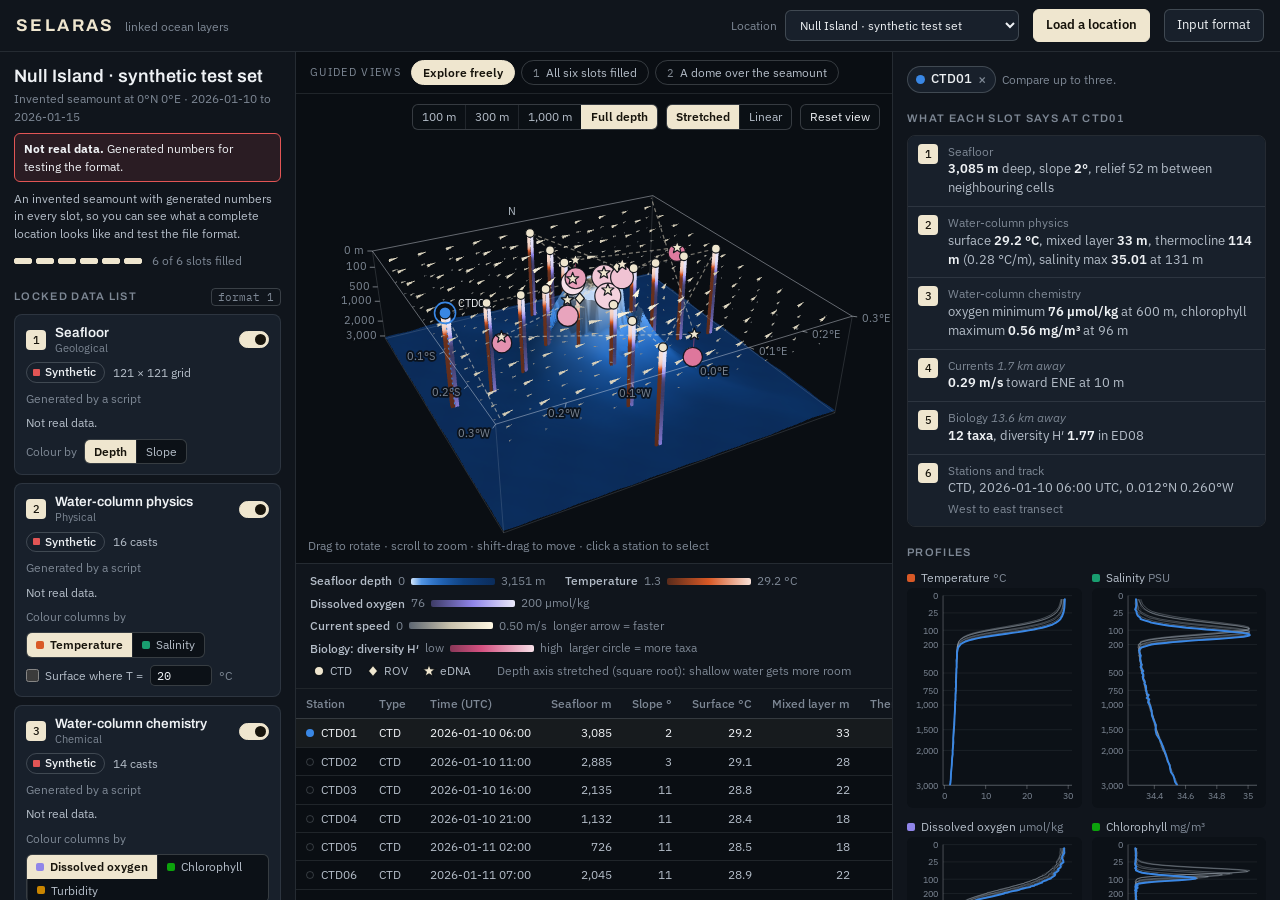
==== index.html @ dcc297c2 "Add files via upload" ====
<!DOCTYPE html>
<html lang="en">
<head>
<meta charset="utf-8">
<meta name="viewport" content="width=device-width, initial-scale=1">
<title>SELARAS Layer Explorer</title>
<meta name="robots" content="noindex, nofollow">
<meta name="description" content="SELARAS: explore the seafloor, water column, currents and biology of one ocean location in a linked 3D view.">
<link rel="icon" href="data:image/svg+xml,%3Csvg xmlns='http://www.w3.org/2000/svg' viewBox='0 0 32 32'%3E%3Crect width='32' height='32' rx='6' fill='%230a0e13'/%3E%3Cpath d='M5 11l11-5 11 5-11 5z' fill='%23efe6cf'/%3E%3Cpath d='M5 16l11 5 11-5' fill='none' stroke='%235598e7' stroke-width='2.4'/%3E%3Cpath d='M5 21l11 5 11-5' fill='none' stroke='%23256abf' stroke-width='2.4'/%3E%3C/svg%3E">
<link href="https://fonts.googleapis.com/css2?family=Archivo:wght@500;600;700&family=IBM+Plex+Mono:wght@400;500&family=IBM+Plex+Sans:ital,wght@0,400;0,500;0,600;1,400&display=swap" rel="stylesheet">
<style>
:root {
  /* Layout: a one-screen instrument. Left: the six locked slots. Centre: the 3D scene over the station table.
     Right: what every slot says at the selected station. One visual world (a chart room at night), so one theme. */
  color-scheme: dark;
  --bg: #0a0e13; --panel: #10151c; --raised: #18202b; --well: #0c1117;
  --line: rgba(226, 232, 240, .10); --line-2: rgba(226, 232, 240, .20);
  --ink: #eef1f4; --ink-2: #b4bdc8; --ink-3: #7d8794;
  --paper: #efe6cf; --paper-ink: #17140c;
  --good: #0ca30c; --warn: #fab219; --crit: #e25555;
  --font-display: 'Archivo', 'Arial Narrow', system-ui, sans-serif;
  --font-body: 'IBM Plex Sans', system-ui, -apple-system, 'Segoe UI', sans-serif;
  --font-mono: 'IBM Plex Mono', ui-monospace, 'SFMono-Regular', Menlo, Consolas, monospace;
}
* { box-sizing: border-box; }
html, body { height: 100%; margin: 0; }
body { background: var(--bg); color: var(--ink); font: 13px/1.45 var(--font-body); display: flex; flex-direction: column; -webkit-font-smoothing: antialiased; }
h1, h2, h3 { font-family: var(--font-display); margin: 0; text-wrap: balance; }
p { margin: 0; }
code { font: 12px var(--font-mono); color: var(--paper); }
button, select, input { font: inherit; color: inherit; }
:focus-visible { outline: 2px solid var(--paper); outline-offset: 2px; }
.vh { position: absolute; width: 1px; height: 1px; overflow: hidden; clip-path: inset(50%); }
.t-dim { color: var(--ink-3); } .unit { color: var(--ink-3); font-weight: 400; }
.sw { display: inline-block; width: 8px; height: 8px; border-radius: 2px; margin-right: 6px; vertical-align: 0; }

/* ---- top bar ---- */
.top { display: flex; align-items: center; gap: 14px; flex-wrap: wrap; padding: 9px 16px; border-bottom: 1px solid var(--line); background: var(--panel); }
.brand { display: flex; align-items: baseline; gap: 10px; margin-right: auto; }
.brand b { font: 700 17px var(--font-display); letter-spacing: .14em; color: var(--paper); }
.brand span { color: var(--ink-3); font-size: 12px; }
.dsel { display: flex; align-items: center; gap: 8px; color: var(--ink-3); font-size: 12px; }
select { background: var(--raised); border: 1px solid var(--line-2); border-radius: 6px; padding: 6px 28px 6px 10px; max-width: 280px; color: var(--ink); }
.btn { background: var(--raised); border: 1px solid var(--line-2); border-radius: 6px; padding: 6px 12px; cursor: pointer; color: var(--ink); white-space: nowrap; }
.btn:hover { border-color: var(--ink-3); } .btn:disabled { opacity: .45; cursor: not-allowed; }
.btn.primary { background: var(--paper); color: var(--paper-ink); border-color: var(--paper); font-weight: 600; }
.btn.sm { padding: 3px 9px; font-size: 12px; }

/* ---- frame ---- */
.app { flex: 1; min-height: 0; display: grid; grid-template-columns: 296px minmax(0, 1fr) 388px; }
.slots, .detail { overflow: auto; background: var(--panel); padding: 14px 14px 24px; }
.slots { border-right: 1px solid var(--line); } .detail { border-left: 1px solid var(--line); }
.stage { display: flex; flex-direction: column; min-width: 0; min-height: 0; }

/* ---- dataset header ---- */
#ds-info h1 { font-size: 18px; font-weight: 600; line-height: 1.2; }
#ds-info .where { color: var(--ink-3); font-size: 12px; margin-top: 3px; }
#ds-info .desc { color: var(--ink-2); font-size: 12px; margin-top: 8px; }
.banner { margin-top: 8px; padding: 6px 9px; border-radius: 6px; font-size: 12px; border: 1px solid var(--crit); color: var(--ink); background: rgba(226, 85, 85, .12); }
.fill { display: flex; align-items: center; gap: 4px; margin-top: 10px; color: var(--ink-3); font-size: 12px; }
.fill i { width: 18px; height: 6px; border-radius: 2px; border: 1px solid var(--line-2); } .fill i.on { background: var(--paper); border-color: var(--paper); } .fill span { margin-left: 6px; }
.slots h2 { font-size: 11px; font-weight: 600; letter-spacing: .12em; text-transform: uppercase; color: var(--ink-3); margin: 18px 0 8px; display: flex; justify-content: space-between; align-items: center; }
.slots h2 span { font: 11px var(--font-mono); letter-spacing: 0; text-transform: none; border: 1px solid var(--line-2); border-radius: 4px; padding: 1px 6px; }

/* ---- slot cards ---- */
#slot-list { list-style: none; margin: 0; padding: 0; display: flex; flex-direction: column; gap: 8px; }
.slot { background: var(--raised); border: 1px solid var(--line); border-radius: 8px; padding: 10px 11px; display: flex; flex-direction: column; gap: 7px; }
.slot.is-empty { background: transparent; border-style: dashed; border-color: var(--line-2); }
.slot-top { display: flex; align-items: center; gap: 9px; }
.num { flex: none; width: 20px; height: 20px; border-radius: 4px; display: grid; place-items: center; font: 500 11px var(--font-mono); background: var(--paper); color: var(--paper-ink); }
.is-empty .num, .linked .none .num { background: transparent; color: var(--ink-3); border: 1px solid var(--line-2); }
.slot-name { flex: 1; min-width: 0; line-height: 1.2; } .slot-name b { display: block; font: 600 13.5px var(--font-display); } .slot-name span { font-size: 11px; color: var(--ink-3); }
.slot-meta { display: flex; align-items: center; gap: 8px; flex-wrap: wrap; } .cnt { font-size: 12px; color: var(--ink-2); font-variant-numeric: tabular-nums; }
.src { font-size: 12px; color: var(--ink-3); } .src.note { color: var(--ink-2); }
.hint { font-size: 12px; color: var(--ink-2); }
.pill { display: inline-flex; align-items: center; gap: 5px; font-size: 11.5px; font-weight: 500; padding: 1px 8px 1px 6px; border-radius: 99px; border: 1px solid var(--line-2); color: var(--ink); white-space: nowrap; }
.pill i { width: 7px; height: 7px; border-radius: 50%; background: var(--ink-3); }
.tone-good i { background: var(--good); } .tone-warn i { background: var(--warn); border-radius: 1px; transform: rotate(45deg); } .tone-crit i { background: var(--crit); border-radius: 1px; }
.tone-none { color: var(--ink-3); } .tone-none i { background: transparent; border: 1px solid var(--ink-3); }
.ctl { display: flex; align-items: center; gap: 7px; flex-wrap: wrap; font-size: 12px; } .ctl-l { color: var(--ink-3); }
.seg { display: inline-flex; border: 1px solid var(--line-2); border-radius: 6px; overflow: hidden; background: var(--well); }
.seg.wrap { flex-wrap: wrap; }
.seg button { border: 0; background: transparent; padding: 3px 9px; font-size: 12px; cursor: pointer; color: var(--ink-2); display: inline-flex; align-items: center; }
.seg button + button { border-left: 1px solid var(--line); }
.seg button[aria-pressed="true"] { background: var(--paper); color: var(--paper-ink); font-weight: 600; }
.chk { display: inline-flex; align-items: center; gap: 6px; cursor: pointer; color: var(--ink-2); } .chk input { accent-color: var(--paper); margin: 0; }
input.num { all: unset; box-sizing: border-box; width: 62px; padding: 2px 6px; border: 1px solid var(--line-2); border-radius: 5px; background: var(--well); font: 12px var(--font-mono); color: var(--ink); }
input.num:focus-visible { outline: 2px solid var(--paper); outline-offset: 1px; }
.switch { position: relative; flex: none; cursor: pointer; } .switch input { position: absolute; opacity: 0; inset: 0; margin: 0; cursor: pointer; }
.switch .track { display: block; width: 30px; height: 17px; border-radius: 99px; background: var(--well); border: 1px solid var(--line-2); position: relative; transition: background .15s; }
.switch .track::after { content: ''; position: absolute; top: 2px; left: 2px; width: 11px; height: 11px; border-radius: 50%; background: var(--ink-3); transition: transform .15s; }
.switch input:checked + .track { background: var(--paper); border-color: var(--paper); } .switch input:checked + .track::after { transform: translateX(13px); background: var(--paper-ink); }
.switch input:focus-visible + .track { outline: 2px solid var(--paper); outline-offset: 2px; } .switch input:disabled + .track { opacity: .4; }

/* ---- stage ---- */
#stories { display: flex; align-items: center; gap: 6px; padding: 8px 14px; overflow-x: auto; border-bottom: 1px solid var(--line); flex: none; }
.st-l { font-size: 11px; letter-spacing: .12em; text-transform: uppercase; color: var(--ink-3); margin-right: 4px; white-space: nowrap; }
#stories button { border: 1px solid var(--line-2); background: transparent; border-radius: 99px; padding: 3px 11px; font-size: 12px; cursor: pointer; white-space: nowrap; color: var(--ink-2); display: inline-flex; align-items: center; gap: 6px; }
#stories button[aria-pressed="true"] { background: var(--paper); border-color: var(--paper); color: var(--paper-ink); font-weight: 600; }
.st-n { font: 11px var(--font-mono); opacity: .7; } .st-none { color: var(--ink-3); font-size: 12px; white-space: nowrap; }
#story-text { padding: 9px 14px; border-bottom: 1px solid var(--line); background: var(--well); color: var(--ink-2); font-size: 13px; max-width: none; flex: none; }
#story-text b { color: var(--ink); font-family: var(--font-display); }
.scene-wrap { position: relative; flex: 1 1 0; min-height: 280px; background: var(--bg); overflow: hidden; }
.scene-wrap canvas { position: absolute; inset: 0; width: 100%; height: 100%; display: block; }
#ov { cursor: grab; touch-action: none; } #ov:active { cursor: grabbing; }
#tools { position: absolute; top: 10px; right: 12px; display: flex; gap: 8px; flex-wrap: wrap; justify-content: flex-end; max-width: calc(100% - 24px); }
#tools .seg, #tools .btn { background: rgba(12, 17, 23, .86); }
.scene-hint { position: absolute; left: 12px; right: 12px; bottom: 9px; color: var(--ink-3); font-size: 11.5px; pointer-events: none; white-space: nowrap; overflow: hidden; text-overflow: ellipsis; }
#tip { position: absolute; display: none; pointer-events: none; z-index: 3; max-width: 260px; background: rgba(24, 32, 43, .97); border: 1px solid var(--line-2); border-radius: 6px; padding: 7px 9px; font-size: 12px; line-height: 1.5; box-shadow: 0 6px 18px rgba(0, 0, 0, .5); font-variant-numeric: tabular-nums; }
.t-hint { color: var(--ink-3); font-size: 11px; }
#nogl { position: absolute; inset: 0; display: grid; place-items: center; text-align: center; padding: 24px; color: var(--ink-2); } #nogl[hidden] { display: none; }
#legend { display: flex; flex-wrap: wrap; align-items: center; gap: 5px 20px; padding: 8px 14px; border-top: 1px solid var(--line); background: var(--panel); flex: none; font-size: 12px; }
.lg { display: inline-flex; align-items: center; gap: 4px 6px; flex-wrap: wrap; min-width: 0; }
.lg-t, .lg-v, .lg-s { white-space: nowrap; }
.lg-t { color: var(--ink-2); font-weight: 500; } .lg-bar { width: 84px; height: 7px; border-radius: 2px; }
.lg-v { color: var(--ink-3); font-size: 11.5px; font-variant-numeric: tabular-nums; } .lg-n { color: var(--ink-3); font-size: 11.5px; }
.lg-s { display: inline-flex; align-items: center; gap: 2px; color: var(--ink-2); margin-right: 6px; } .lg-s canvas { width: 18px; height: 18px; }
.lg .sw { margin-right: 0; }
.tablewrap { flex: 0 0 auto; max-height: 25%; min-height: 96px; overflow: auto; border-top: 1px solid var(--line); }
table { border-collapse: collapse; width: 100%; font-size: 12px; font-variant-numeric: tabular-nums; }
#st-table th { position: sticky; top: 0; background: var(--panel); text-align: left; font-weight: 500; color: var(--ink-3); padding: 6px 10px; white-space: nowrap; border-bottom: 1px solid var(--line-2); z-index: 1; }
#st-table td { padding: 5px 10px; border-bottom: 1px solid var(--line); white-space: nowrap; color: var(--ink-2); }
th.n, td.n { text-align: right; }
#st-table tbody tr { cursor: pointer; } #st-table tbody tr:hover td { background: var(--raised); }
#st-table tr.on td { color: var(--ink); background: rgba(239, 230, 207, .06); }
#st-table .dot { display: inline-block; width: 8px; height: 8px; border-radius: 50%; margin-right: 7px; background: var(--c, transparent); border: 1px solid var(--line-2); } #st-table tr.on .dot { border-color: transparent; }

/* ---- detail ---- */
.detail h3 { font-size: 11px; font-weight: 600; letter-spacing: .12em; text-transform: uppercase; color: var(--ink-3); margin: 18px 0 8px; }
#sel-head { display: flex; flex-wrap: wrap; gap: 6px; align-items: center; }
.chip { display: inline-flex; align-items: center; gap: 6px; border: 1px solid var(--line-2); background: var(--raised); border-radius: 99px; padding: 3px 9px 3px 8px; cursor: pointer; font-weight: 500; }
.chip i { width: 9px; height: 9px; border-radius: 50%; } .chip span { color: var(--ink-3); font-size: 14px; line-height: 1; }
.sel-hint { color: var(--ink-3); font-size: 12px; }
.linked { list-style: none; margin: 0; padding: 0; border: 1px solid var(--line); border-radius: 8px; overflow: hidden; }
.linked li { display: flex; gap: 10px; padding: 8px 10px; background: var(--raised); } .linked li + li { border-top: 1px solid var(--line); }
.linked .none { background: transparent; }
.lk-n { display: block; font-size: 11.5px; color: var(--ink-3); } .from { color: var(--ink-3); font-style: italic; }
.lk-v { display: block; color: var(--ink-2); } .lk-v b { color: var(--ink); font-weight: 600; } .lk-note { display: block; color: var(--ink-3); font-size: 12px; margin-top: 2px; }
#charts { display: grid; grid-template-columns: repeat(2, minmax(0, 1fr)); gap: 10px; }
#charts .empty { grid-column: 1 / -1; } .empty { color: var(--ink-3); font-size: 12px; }
.chart { margin: 0; } .chart figcaption { font-size: 12px; color: var(--ink-2); margin-bottom: 2px; }
.chart svg { display: block; width: 100%; height: auto; background: var(--well); border-radius: 6px; cursor: crosshair; }
.chart text { font: 9.5px var(--font-body); fill: var(--ink-3); }
.chart .grid { stroke: rgba(226, 232, 240, .07); } .chart .axis { stroke: rgba(226, 232, 240, .3); }
.chart .ctx { fill: none; stroke: rgba(180, 189, 200, .2); stroke-width: 1; }
.chart .ln { fill: none; stroke-width: 2; stroke-linejoin: round; stroke-linecap: round; } .chart .ext { fill: none; stroke: #808893; stroke-width: 1.5; stroke-dasharray: 3 3; }
.chart .xh { stroke: var(--paper); stroke-width: 1; stroke-dasharray: 2 2; pointer-events: none; }
#readout { margin-top: 8px; } #readout th { font-weight: 500; color: var(--ink-3); text-align: left; padding: 3px 6px; border-bottom: 1px solid var(--line); white-space: nowrap; } #readout th.n { text-align: right; }
#readout td { padding: 3px 6px; color: var(--ink); white-space: nowrap; } #readout td i { display: inline-block; width: 8px; height: 8px; border-radius: 50%; margin-right: 6px; }
.readwrap { overflow-x: auto; }
.bio-meta { color: var(--ink-3); font-size: 12px; }
.stats { display: flex; gap: 18px; margin: 10px 0; } .stats b { display: block; font: 600 20px var(--font-display); } .stats span { color: var(--ink-3); font-size: 11.5px; }
.bars { list-style: none; margin: 0; padding: 0; display: grid; gap: 5px; }
.bars li { display: grid; grid-template-columns: 112px 1fr 34px; gap: 8px; align-items: center; font-size: 12px; }
.bn { overflow: hidden; text-overflow: ellipsis; white-space: nowrap; color: var(--ink-2); } .bb { height: 8px; background: var(--well); border-radius: 0 4px 4px 0; } .bb i { display: block; height: 100%; background: #d55181; border-radius: 0 4px 4px 0; }
.bv { text-align: right; color: var(--ink-2); font-variant-numeric: tabular-nums; }
.more, .taxa-list { color: var(--ink-3); font-size: 12px; margin-top: 6px; }
.groups { display: flex; flex-wrap: wrap; gap: 4px 6px; margin-top: 10px; } .groups span { border: 1px solid var(--line-2); border-radius: 99px; padding: 1px 8px; font-size: 11.5px; color: var(--ink-2); } .groups b { color: var(--ink); }

/* ---- dialogs ---- */
dialog { border: 1px solid var(--line-2); border-radius: 10px; background: var(--panel); color: var(--ink); padding: 0; width: min(860px, calc(100vw - 32px)); max-height: calc(100% - 40px); box-shadow: 0 24px 60px rgba(0, 0, 0, .6); }
dialog::backdrop { background: rgba(4, 6, 9, .72); }
.dlg-head { display: flex; align-items: center; justify-content: space-between; gap: 12px; padding: 14px 18px; border-bottom: 1px solid var(--line); position: sticky; top: 0; background: var(--panel); z-index: 2; }
.dlg-head h2 { font-size: 17px; font-weight: 600; }
.dlg-body { padding: 16px 18px 20px; display: flex; flex-direction: column; gap: 14px; }
.dlg-body p { max-width: 68ch; color: var(--ink-2); } .dlg-body .lead { color: var(--ink); font-size: 14px; }
.dlg-body h3 { font-size: 13.5px; font-weight: 600; margin-bottom: 6px; }
#drop { border: 1.5px dashed var(--line-2); border-radius: 10px; padding: 22px; display: flex; flex-direction: column; align-items: center; gap: 10px; text-align: center; background: var(--well); }
#drop.over { border-color: var(--paper); background: rgba(239, 230, 207, .07); }
#drop .picks { display: flex; gap: 8px; flex-wrap: wrap; justify-content: center; }
.filebtn { position: relative; overflow: hidden; display: inline-block; } .filebtn input { position: absolute; inset: 0; opacity: 0; cursor: pointer; font-size: 0; }
.filebtn:focus-within { outline: 2px solid var(--paper); outline-offset: 2px; }
.verdict { padding: 8px 11px; border-radius: 6px; border: 1px solid var(--line-2); max-width: none !important; color: var(--ink) !important; }
.verdict.good { border-color: var(--good); } .verdict.warn { border-color: var(--warn); } .verdict.crit { border-color: var(--crit); background: rgba(226, 85, 85, .1); }
.report th, .cols th { text-align: left; font-weight: 500; color: var(--ink-3); padding: 5px 8px; border-bottom: 1px solid var(--line-2); white-space: nowrap; }
.report td, .cols td { padding: 6px 8px; border-bottom: 1px solid var(--line); vertical-align: top; color: var(--ink-2); }
.report ul { margin: 3px 0 0; padding-left: 16px; } .report .sum { color: var(--ink); }
.m-error { color: #f2a3a3; } .m-warn { color: #f3d58a; } .m-info { color: var(--ink-3); }
.dlg-foot { display: flex; justify-content: flex-end; gap: 8px; align-items: center; } .dlg-foot .t-dim { margin-right: auto; font-size: 12px; }
#saved ul { list-style: none; margin: 0 0 6px; padding: 0; display: grid; gap: 6px; } #saved li { display: flex; gap: 8px; align-items: center; } #saved li span { flex: 1; }
.tree { background: var(--well); border-radius: 8px; padding: 10px 14px; display: grid; gap: 3px; } .tree div { display: flex; gap: 12px; padding-left: 18px; align-items: baseline; } .tree div span { color: var(--ink-3); font-size: 12px; }
.rules { margin: 0; padding-left: 18px; color: var(--ink-2); display: grid; gap: 5px; max-width: 72ch; } .rules .pill { margin-right: 4px; }
.fmt { border-top: 1px solid var(--line); padding-top: 14px; display: flex; flex-direction: column; gap: 8px; }
.req { font: 11px var(--font-body); color: var(--ink-3); border: 1px solid var(--line-2); border-radius: 99px; padding: 1px 8px; margin-left: 6px; } .req.is { color: var(--paper); border-color: var(--paper); }
.hdr { display: flex; gap: 8px; align-items: center; background: var(--well); border-radius: 6px; padding: 7px 10px; } .hdr code { flex: 1; overflow-x: auto; white-space: nowrap; }
.scroll { overflow-x: auto; } .alias { display: block; color: var(--ink-3); font-size: 11.5px; }

/* ---- smaller screens ---- */
@media (max-width: 1240px) {
  html, body { height: auto; } body { display: block; }
  .app { display: grid; grid-template-columns: 280px minmax(0, 1fr); grid-template-areas: 'slots stage' 'detail detail'; }
  .slots { grid-area: slots; overflow: visible; } .stage { grid-area: stage; } .detail { grid-area: detail; border-left: 0; border-top: 1px solid var(--line); overflow: visible; }
  .scene-wrap { flex: none; height: 520px; } .tablewrap { flex: none; max-height: 300px; }
  #charts { grid-template-columns: repeat(auto-fill, minmax(170px, 1fr)); }
}
@media (max-width: 760px) {
  .top { padding: 9px 12px; } .dsel { flex: 1 1 100%; } select { flex: 1; max-width: none; min-width: 0; }
  .app { grid-template-columns: minmax(0, 1fr); grid-template-areas: 'stage' 'slots' 'detail'; }
  .slots { border-right: 0; border-top: 1px solid var(--line); } .scene-wrap { height: 400px; } .brand span { display: none; }
}
@media (prefers-reduced-motion: reduce) { * { transition: none !important; } }

</style>
</head>
<body>
<header class="top">
  <div class="brand"><b>SELARAS</b><span>linked ocean layers</span></div>
  <label class="dsel" for="ds-select">Location <select id="ds-select"></select></label>
  <button type="button" class="btn primary" id="btn-load">Load a location</button>
  <button type="button" class="btn" id="btn-format">Input format</button>
</header>
<main class="app">
  <aside class="slots" aria-label="Location and locked data list">
    <div id="ds-info"></div>
    <h2>Locked data list <span>format 1</span></h2>
    <ol id="slot-list"></ol>
  </aside>
  <section class="stage" aria-label="Scene and station table">
    <nav id="stories" aria-label="Guided views"></nav>
    <div id="story-text" hidden></div>
    <div class="scene-wrap" id="scene-wrap">
      <canvas id="gl"></canvas>
      <canvas id="ov" aria-label="3D scene of the seafloor, water column, currents, biology samples and stations. Drag to rotate, scroll to zoom, shift-drag to move, arrow keys also rotate. Every station is also listed in the table below."></canvas>
      <div id="tools"></div>
      <div class="scene-hint">Drag to rotate · scroll to zoom · shift-drag to move · click a station to select</div>
      <div id="tip" role="status"></div>
      <div id="nogl" hidden><p>This browser cannot draw the 3D scene because WebGL is switched off.<br>The station table and profile charts still work.</p></div>
    </div>
    <div id="legend" aria-label="Legend"></div>
    <div class="tablewrap"><table id="st-table" aria-label="Stations in this location"></table></div>
  </section>
  <aside class="detail" aria-label="Selected stations">
    <div id="sel-head"></div>
    <div id="linked"></div>
    <h3>Profiles</h3>
    <div id="charts"></div>
    <div class="readwrap" id="readout"></div>
    <div id="bio"></div>
  </aside>
</main>

<dialog id="dlg-load" aria-labelledby="dl-t">
  <div class="dlg-head"><h2 id="dl-t">Load a location</h2><button type="button" class="btn sm" data-close>Close</button></div>
  <div class="dlg-body">
    <p class="lead">Choose the folder for one location. SELARAS reads only the locked files and tells you what it found before anything opens.</p>
    <div id="drop">
      <div class="picks">
        <span class="btn primary filebtn">Choose a folder<input type="file" id="pick-folder" webkitdirectory multiple aria-label="Choose a folder"></span>
        <span class="btn filebtn">Choose files<input type="file" id="pick-files" multiple accept=".csv,.asc,.json,.txt" aria-label="Choose files"></span>
      </div>
      <span class="t-dim">or drop the folder here. Files are read in your browser and are not uploaded.</span>
    </div>
    <div id="example-dl"></div>
    <div id="load-report"></div>
    <div class="dlg-foot"><span class="t-dim">Not sure what goes in the folder? <a href="#" id="link-format" style="color:var(--paper)">See the input format</a>.</span><button type="button" class="btn primary" id="btn-open" disabled>Open this location</button></div>
    <div id="saved"></div>
  </div>
</dialog>
<dialog id="dlg-format" aria-labelledby="df-t">
  <div class="dlg-head"><h2 id="df-t">Input format: one folder per location</h2><button type="button" class="btn sm" data-close>Close</button></div>
  <div class="dlg-body" id="format-body"></div>
</dialog>

<script type="application/json" id="builtin">{"null_island_test":{"bathymetry.asc":"ncols 121\nnrows 121\nxllcorner -0.302500\nyllcorner -0.302500\ncellsize 0.005\nNODATA_value -32767\n-3093 -3082 -3074 -3068 -3068 -3072 -3079 -3086 -3093 -3095 -3093 -3084 -3071 -3054 -3036 -3019 -3005 -2994 -2986 -2980 -2975 -2968 -2958 -2946 -2931 -2917 -2905 -2897 -2896 -2902 -2915 -2933 -2954 -2975 -2995 -3010 -3020 -3027 -3031 -3035 -3040 -3048 -3058 -3071 -3084 -3095 -3103 -3106 -3104 -3097 -3088 -3078 -3071 -3068 -3070 -3077 -3086 -3097 -3107 -3113 -3115 -3112 -3107 -3100 -3094 -3090 -3090 -3094 -3101 -3109 -3116 -3120 -3119 -3113 -3104 -3093 -3082 -3075 -3071 -3073 -3079 -3089 -3099 -3107 -3113 -3114 -3111 -3105 -3098 -3093 -3091 -3092 -3097 -3105 -3114 -3120 -3124 -3122 -3116 -3106 -3095 -3084 -3077 -3074 -3075 -3082 -3090 -3100 -3107 -3111 -3111 -3108 -3102 -3095 -3090 -3089 -3092 -3098 -3107 -3116 -3123\n-3095 -3086 -3076 -3068 -3064 -3065 -3070 -3078 -3087 -3094 -3097 -3095 -3086 -3072 -3054 -3035 -3016 -3000 -2986 -2977 -2969 -2961 -2952 -2941 -2928 -2913 -2899 -2887 -2881 -2881 -2890 -2905 -2926 -2950 -2973 -2995 -3012 -3024 -3032 -3037 -3040 -3045 -3052 -3062 -3073 -3085 -3094 -3100 -3102 -3098 -3091 -3081 -3071 -3064 -3062 -3065 -3072 -3084 -3096 -3107 -3115 -3118 -3117 -3112 -3106 -3100 -3096 -3096 -3099 -3104 -3111 -3116 -3118 -3116 -3109 -3099 -3087 -3076 -3068 -3065 -3067 -3074 -3085 -3096 -3107 -3113 -3116 -3115 -3110 -3104 -3099 -3097 -3098 -3103 -3110 -3117 -3122 -3124 -3121 -3114 -3102 -3090 -3078 -3070 -3067 -3069 -3076 -3086 -3096 -3105 -3111 -3112 -3110 -3105 -3100 -3096 -3095 -3098 -3104 -3113 -3121\n-3096 -3089 -3080 -3071 -3065 -3062 -3064 -3070 -3080 -3090 -3097 -3100 -3097 -3088 -3072 -3052 -3031 -3010 -2991 -2975 -2963 -2953 -2944 -2934 -2922 -2908 -2894 -2881 -2871 -2866 -2869 -2880 -2898 -2922 -2948 -2974 -2997 -3016 -3029 -3037 -3041 -3045 -3049 -3054 -3062 -3072 -3082 -3090 -3095 -3095 -3091 -3083 -3073 -3064 -3058 -3057 -3061 -3071 -3083 -3097 -3110 -3119 -3123 -3123 -3118 -3112 -3105 -3100 -3099 -3101 -3105 -3110 -3113 -3114 -3110 -3102 -3092 -3080 -3069 -3061 -3059 -3063 -3072 -3084 -3097 -3109 -3117 -3121 -3120 -3116 -3111 -3106 -3103 -3104 -3107 -3112 -3118 -3122 -3122 -3117 -3108 -3096 -3083 -3072 -3064 -3061 -3064 -3072 -3083 -3095 -3106 -3113 -3116 -3115 -3112 -3107 -3103 -3102 -3104 -3110 -3116\n-3093 -3090 -3084 -3076 -3069 -3064 -3063 -3066 -3074 -3084 -3094 -3101 -3104 -3099 -3088 -3070 -3048 -3024 -3000 -2979 -2961 -2946 -2934 -2924 -2913 -2901 -2888 -2875 -2864 -2856 -2854 -2860 -2874 -2895 -2921 -2949 -2977 -3001 -3020 -3033 -3041 -3045 -3047 -3049 -3054 -3060 -3068 -3076 -3083 -3087 -3087 -3083 -3075 -3067 -3059 -3054 -3055 -3061 -3072 -3086 -3101 -3115 -3125 -3129 -3129 -3124 -3116 -3109 -3103 -3100 -3100 -3102 -3105 -3108 -3107 -3103 -3095 -3084 -3072 -3063 -3057 -3056 -3061 -3072 -3086 -3101 -3114 -3123 -3128 -3128 -3124 -3117 -3112 -3108 -3106 -3108 -3112 -3116 -3118 -3117 -3111 -3101 -3089 -3076 -3065 -3058 -3056 -3061 -3071 -3084 -3098 -3110 -3118 -3123 -3122 -3119 -3114 -3110 -3108 -3109 -3113\n-3086 -3087 -3086 -3081 -3076 -3070 -3067 -3067 -3071 -3079 -3089 -3099 -3105 -3106 -3100 -3086 -3065 -3040 -3013 -2987 -2963 -2943 -2926 -2914 -2902 -2892 -2881 -2870 -2858 -2849 -2844 -2845 -2854 -2870 -2894 -2922 -2952 -2980 -3005 -3024 -3036 -3043 -3046 -3046 -3047 -3050 -3054 -3061 -3069 -3075 -3079 -3079 -3075 -3069 -3062 -3055 -3053 -3055 -3063 -3075 -3091 -3107 -3121 -3131 -3135 -3134 -3128 -3119 -3110 -3102 -3097 -3095 -3096 -3099 -3100 -3099 -3095 -3087 -3077 -3067 -3058 -3054 -3056 -3063 -3075 -3091 -3107 -3121 -3131 -3135 -3135 -3130 -3123 -3115 -3109 -3107 -3107 -3109 -3111 -3112 -3109 -3103 -3094 -3082 -3070 -3060 -3054 -3055 -3061 -3073 -3087 -3103 -3116 -3126 -3130 -3130 -3126 -3120 -3115 -3111 -3111\n-3077 -3081 -3084 -3084 -3082 -3078 -3074 -3071 -3072 -3077 -3085 -3094 -3103 -3107 -3106 -3097 -3080 -3057 -3029 -2999 -2970 -2944 -2922 -2905 -2892 -2881 -2871 -2862 -2853 -2844 -2837 -2835 -2839 -2850 -2869 -2894 -2924 -2954 -2983 -3008 -3026 -3037 -3042 -3043 -3042 -3041 -3043 -3046 -3052 -3060 -3066 -3070 -3072 -3069 -3065 -3059 -3055 -3054 -3058 -3067 -3081 -3097 -3114 -3128 -3137 -3140 -3137 -3129 -3119 -3107 -3098 -3091 -3088 -3088 -3090 -3091 -3090 -3087 -3080 -3072 -3063 -3057 -3055 -3058 -3067 -3081 -3098 -3115 -3129 -3138 -3142 -3140 -3134 -3125 -3116 -3108 -3104 -3102 -3103 -3104 -3104 -3102 -3096 -3087 -3076 -3065 -3057 -3053 -3056 -3064 -3077 -3094 -3110 -3124 -3134 -3138 -3137 -3132 -3125 -3118 -3112\n-3066 -3073 -3079 -3084 -3086 -3085 -3083 -3080 -3078 -3079 -3084 -3091 -3098 -3105 -3107 -3103 -3091 -3071 -3044 -3014 -2981 -2950 -2923 -2900 -2883 -2870 -2861 -2853 -2845 -2838 -2832 -2828 -2829 -2835 -2848 -2869 -2895 -2925 -2956 -2985 -3008 -3025 -3035 -3038 -3038 -3035 -3033 -3033 -3037 -3043 -3050 -3058 -3063 -3066 -3066 -3063 -3059 -3057 -3057 -3063 -3073 -3087 -3103 -3119 -3132 -3140 -3142 -3137 -3127 -3115 -3102 -3091 -3083 -3080 -3079 -3081 -3083 -3083 -3081 -3076 -3070 -3063 -3059 -3058 -3064 -3074 -3089 -3106 -3123 -3136 -3145 -3147 -3144 -3136 -3125 -3114 -3104 -3098 -3095 -3095 -3096 -3096 -3094 -3089 -3081 -3072 -3063 -3057 -3056 -3060 -3070 -3084 -3101 -3118 -3132 -3141 -3144 -3142 -3135 -3126 -3117\n-3057 -3063 -3072 -3080 -3087 -3091 -3091 -3089 -3087 -3085 -3086 -3089 -3094 -3100 -3104 -3103 -3096 -3081 -3058 -3029 -2996 -2962 -2929 -2901 -2879 -2862 -2850 -2842 -2836 -2831 -2826 -2823 -2821 -2824 -2832 -2847 -2868 -2895 -2925 -2955 -2983 -3005 -3021 -3029 -3031 -3029 -3026 -3023 -3023 -3027 -3034 -3042 -3051 -3058 -3063 -3064 -3063 -3061 -3060 -3062 -3068 -3079 -3093 -3108 -3123 -3135 -3141 -3140 -3134 -3122 -3108 -3094 -3082 -3074 -3070 -3070 -3073 -3076 -3078 -3077 -3075 -3070 -3066 -3063 -3065 -3071 -3082 -3097 -3114 -3130 -3142 -3149 -3150 -3144 -3134 -3121 -3108 -3098 -3090 -3087 -3086 -3088 -3089 -3088 -3085 -3079 -3071 -3065 -3060 -3061 -3066 -3077 -3093 -3110 -3126 -3139 -3147 -3149 -3144 -3136 -3125\n-3052 -3055 -3064 -3074 -3084 -3092 -3097 -3098 -3097 -3094 -3092 -3091 -3092 -3095 -3098 -3099 -3095 -3085 -3067 -3042 -3011 -2976 -2941 -2908 -2880 -2858 -2843 -2832 -2826 -2822 -2819 -2817 -2815 -2816 -2820 -2829 -2845 -2866 -2893 -2922 -2952 -2978 -2999 -3013 -3020 -3022 -3019 -3015 -3013 -3013 -3018 -3026 -3036 -3047 -3056 -3062 -3066 -3066 -3065 -3065 -3067 -3073 -3083 -3096 -3111 -3124 -3134 -3138 -3135 -3127 -3114 -3099 -3084 -3072 -3064 -3061 -3062 -3066 -3071 -3075 -3077 -3076 -3074 -3071 -3070 -3072 -3079 -3090 -3104 -3120 -3135 -3146 -3151 -3149 -3142 -3130 -3115 -3101 -3090 -3082 -3079 -3079 -3081 -3084 -3084 -3083 -3079 -3074 -3069 -3066 -3068 -3074 -3086 -3101 -3118 -3133 -3145 -3151 -3150 -3144 -3133\n-3051 -3051 -3057 -3067 -3079 -3090 -3100 -3105 -3106 -3104 -3100 -3096 -3093 -3092 -3092 -3093 -3091 -3084 -3072 -3052 -3025 -2992 -2956 -2921 -2888 -2860 -2839 -2825 -2817 -2812 -2810 -2809 -2808 -2808 -2810 -2815 -2825 -2841 -2862 -2888 -2917 -2945 -2970 -2990 -3003 -3010 -3010 -3008 -3004 -3003 -3004 -3010 -3020 -3032 -3045 -3056 -3064 -3068 -3070 -3070 -3070 -3072 -3077 -3086 -3097 -3110 -3121 -3129 -3131 -3128 -3118 -3104 -3088 -3073 -3062 -3055 -3053 -3056 -3062 -3070 -3076 -3079 -3081 -3080 -3078 -3077 -3080 -3086 -3097 -3110 -3124 -3137 -3146 -3149 -3146 -3136 -3123 -3108 -3093 -3081 -3074 -3072 -3073 -3077 -3081 -3084 -3085 -3083 -3079 -3075 -3074 -3076 -3083 -3094 -3108 -3123 -3137 -3147 -3151 -3149 -3140\n-3056 -3051 -3053 -3061 -3072 -3086 -3098 -3107 -3112 -3112 -3109 -3103 -3097 -3092 -3089 -3086 -3084 -3080 -3071 -3056 -3035 -3006 -2973 -2937 -2901 -2869 -2843 -2823 -2810 -2803 -2800 -2799 -2800 -2800 -2801 -2803 -2808 -2818 -2833 -2854 -2880 -2907 -2935 -2959 -2978 -2991 -2998 -2999 -2997 -2994 -2994 -2997 -3005 -3017 -3031 -3045 -3057 -3066 -3071 -3073 -3073 -3072 -3073 -3077 -3085 -3095 -3105 -3115 -3121 -3122 -3117 -3107 -3093 -3078 -3064 -3053 -3048 -3048 -3054 -3062 -3071 -3079 -3084 -3087 -3086 -3085 -3085 -3087 -3092 -3101 -3113 -3125 -3136 -3143 -3144 -3140 -3129 -3115 -3099 -3085 -3074 -3068 -3067 -3070 -3076 -3082 -3087 -3089 -3088 -3086 -3083 -3082 -3084 -3090 -3100 -3113 -3127 -3138 -3146 -3148 -3144\n-3065 -3057 -3055 -3058 -3067 -3079 -3093 -3105 -3114 -3118 -3117 -3112 -3104 -3096 -3088 -3082 -3078 -3073 -3067 -3056 -3040 -3017 -2989 -2955 -2919 -2884 -2853 -2827 -2808 -2797 -2791 -2789 -2789 -2790 -2790 -2791 -2794 -2799 -2808 -2823 -2843 -2868 -2895 -2922 -2946 -2966 -2979 -2985 -2987 -2987 -2986 -2987 -2992 -3002 -3015 -3030 -3046 -3059 -3068 -3073 -3075 -3074 -3072 -3072 -3074 -3080 -3088 -3098 -3106 -3111 -3111 -3106 -3096 -3083 -3068 -3056 -3047 -3044 -3046 -3054 -3064 -3075 -3084 -3090 -3093 -3093 -3092 -3091 -3091 -3095 -3103 -3113 -3123 -3132 -3138 -3138 -3132 -3121 -3107 -3092 -3078 -3069 -3064 -3065 -3070 -3078 -3086 -3092 -3095 -3096 -3094 -3091 -3089 -3090 -3095 -3104 -3115 -3127 -3137 -3143 -3143\n-3078 -3068 -3061 -3060 -3065 -3074 -3087 -3100 -3112 -3119 -3121 -3118 -3111 -3101 -3091 -3081 -3073 -3066 -3060 -3053 -3041 -3024 -3001 -2972 -2939 -2903 -2869 -2838 -2813 -2795 -2784 -2778 -2776 -2777 -2778 -2778 -2779 -2781 -2785 -2794 -2809 -2829 -2853 -2880 -2908 -2932 -2952 -2966 -2974 -2978 -2978 -2979 -2982 -2989 -3000 -3014 -3030 -3046 -3059 -3069 -3073 -3074 -3071 -3068 -3066 -3067 -3072 -3078 -3087 -3094 -3099 -3100 -3095 -3086 -3074 -3061 -3050 -3044 -3043 -3047 -3056 -3068 -3080 -3090 -3097 -3100 -3099 -3096 -3094 -3093 -3096 -3101 -3110 -3119 -3127 -3131 -3131 -3125 -3114 -3101 -3086 -3074 -3066 -3063 -3066 -3073 -3082 -3091 -3099 -3103 -3103 -3101 -3097 -3094 -3094 -3097 -3104 -3114 -3124 -3132 -3137\n-3091 -3081 -3073 -3067 -3067 -3072 -3081 -3093 -3105 -3115 -3121 -3122 -3117 -3107 -3096 -3083 -3072 -3062 -3054 -3047 -3039 -3027 -3010 -2987 -2958 -2924 -2889 -2855 -2824 -2799 -2781 -2770 -2764 -2762 -2762 -2762 -2762 -2763 -2764 -2768 -2777 -2791 -2812 -2837 -2864 -2892 -2918 -2939 -2955 -2964 -2969 -2972 -2974 -2978 -2986 -2998 -3013 -3029 -3045 -3058 -3066 -3069 -3069 -3065 -3060 -3057 -3057 -3060 -3066 -3074 -3082 -3087 -3089 -3085 -3078 -3067 -3057 -3048 -3043 -3044 -3050 -3061 -3073 -3086 -3096 -3102 -3104 -3102 -3098 -3094 -3092 -3093 -3097 -3104 -3112 -3120 -3124 -3124 -3118 -3109 -3096 -3084 -3073 -3067 -3066 -3070 -3078 -3088 -3098 -3106 -3109 -3109 -3106 -3101 -3097 -3095 -3097 -3102 -3110 -3119 -3126\n-3104 -3096 -3087 -3079 -3074 -3073 -3078 -3086 -3097 -3108 -3116 -3120 -3119 -3112 -3101 -3088 -3074 -3061 -3051 -3043 -3035 -3026 -3014 -2997 -2974 -2945 -2912 -2876 -2842 -2810 -2785 -2766 -2754 -2747 -2745 -2744 -2743 -2743 -2742 -2744 -2748 -2757 -2772 -2793 -2819 -2848 -2878 -2905 -2928 -2945 -2956 -2962 -2966 -2970 -2975 -2983 -2995 -3010 -3026 -3041 -3053 -3060 -3062 -3059 -3054 -3049 -3044 -3044 -3047 -3053 -3061 -3070 -3076 -3079 -3078 -3072 -3064 -3055 -3048 -3045 -3047 -3054 -3065 -3078 -3090 -3100 -3105 -3106 -3103 -3097 -3092 -3088 -3088 -3091 -3098 -3106 -3113 -3118 -3118 -3114 -3106 -3095 -3084 -3075 -3070 -3070 -3076 -3084 -3095 -3105 -3112 -3115 -3113 -3109 -3103 -3097 -3093 -3093 -3097 -3104 -3112\n-3112 -3109 -3102 -3093 -3085 -3080 -3078 -3082 -3089 -3098 -3107 -3114 -3117 -3114 -3105 -3093 -3079 -3064 -3051 -3040 -3032 -3025 -3016 -3004 -2987 -2963 -2934 -2900 -2863 -2828 -2795 -2769 -2748 -2735 -2727 -2723 -2721 -2720 -2719 -2719 -2720 -2725 -2735 -2751 -2774 -2801 -2832 -2864 -2893 -2917 -2936 -2948 -2956 -2961 -2965 -2970 -2979 -2990 -3004 -3019 -3033 -3043 -3049 -3049 -3046 -3040 -3034 -3029 -3029 -3032 -3040 -3049 -3059 -3068 -3072 -3073 -3069 -3063 -3055 -3050 -3048 -3051 -3058 -3069 -3081 -3093 -3101 -3105 -3105 -3100 -3094 -3087 -3083 -3082 -3085 -3091 -3100 -3108 -3114 -3115 -3113 -3106 -3097 -3087 -3079 -3076 -3076 -3082 -3091 -3101 -3110 -3116 -3117 -3115 -3109 -3101 -3093 -3089 -3088 -3091 -3098\n-3117 -3118 -3115 -3108 -3099 -3090 -3084 -3081 -3083 -3089 -3096 -3104 -3109 -3110 -3106 -3097 -3084 -3070 -3055 -3042 -3032 -3023 -3016 -3007 -2995 -2977 -2953 -2922 -2887 -2849 -2811 -2777 -2749 -2727 -2711 -2702 -2697 -2694 -2693 -2692 -2692 -2694 -2701 -2712 -2730 -2755 -2784 -2817 -2851 -2882 -2908 -2927 -2941 -2949 -2954 -2958 -2963 -2970 -2981 -2994 -3008 -3020 -3029 -3033 -3033 -3029 -3023 -3017 -3013 -3014 -3018 -3027 -3039 -3051 -3061 -3068 -3070 -3068 -3063 -3057 -3053 -3051 -3054 -3061 -3071 -3083 -3093 -3100 -3103 -3101 -3095 -3088 -3081 -3076 -3075 -3079 -3086 -3096 -3105 -3112 -3116 -3114 -3109 -3101 -3092 -3085 -3082 -3083 -3088 -3096 -3105 -3113 -3117 -3117 -3113 -3105 -3096 -3088 -3083 -3082 -3085\n-3117 -3123 -3124 -3121 -3113 -3103 -3093 -3085 -3081 -3081 -3085 -3092 -3098 -3103 -3103 -3098 -3089 -3076 -3062 -3048 -3035 -3025 -3017 -3009 -3000 -2987 -2968 -2942 -2910 -2872 -2832 -2792 -2755 -2724 -2700 -2683 -2672 -2666 -2663 -2662 -2662 -2663 -2667 -2675 -2689 -2709 -2736 -2768 -2803 -2838 -2871 -2898 -2918 -2932 -2940 -2945 -2948 -2952 -2958 -2967 -2979 -2991 -3002 -3010 -3014 -3014 -3010 -3005 -3000 -2997 -2999 -3006 -3017 -3031 -3045 -3058 -3066 -3070 -3069 -3065 -3060 -3055 -3053 -3056 -3062 -3071 -3081 -3090 -3096 -3098 -3095 -3089 -3081 -3074 -3070 -3070 -3075 -3083 -3094 -3105 -3114 -3119 -3118 -3114 -3107 -3098 -3091 -3087 -3088 -3092 -3099 -3106 -3113 -3116 -3114 -3109 -3100 -3090 -3082 -3077 -3076\n-3115 -3124 -3129 -3129 -3125 -3116 -3104 -3093 -3083 -3078 -3077 -3080 -3085 -3091 -3095 -3095 -3091 -3082 -3070 -3056 -3042 -3030 -3020 -3012 -3004 -2993 -2979 -2958 -2929 -2894 -2854 -2810 -2767 -2728 -2694 -2668 -2650 -2638 -2632 -2629 -2628 -2630 -2633 -2639 -2650 -2666 -2689 -2718 -2752 -2789 -2826 -2859 -2887 -2907 -2920 -2928 -2931 -2933 -2935 -2940 -2948 -2958 -2970 -2980 -2988 -2993 -2993 -2990 -2986 -2983 -2983 -2987 -2996 -3010 -3026 -3042 -3056 -3066 -3071 -3070 -3066 -3061 -3056 -3053 -3054 -3060 -3067 -3076 -3084 -3089 -3091 -3088 -3082 -3075 -3068 -3065 -3067 -3073 -3083 -3096 -3108 -3118 -3124 -3124 -3120 -3113 -3104 -3096 -3092 -3091 -3093 -3099 -3105 -3110 -3111 -3109 -3103 -3094 -3084 -3076 -3072\n-3111 -3121 -3129 -3134 -3133 -3126 -3116 -3103 -3090 -3079 -3072 -3070 -3073 -3078 -3084 -3088 -3089 -3085 -3077 -3066 -3052 -3039 -3027 -3017 -3008 -2998 -2986 -2969 -2945 -2913 -2875 -2830 -2784 -2738 -2695 -2660 -2632 -2612 -2600 -2594 -2592 -2593 -2597 -2602 -2611 -2624 -2644 -2669 -2700 -2736 -2774 -2811 -2845 -2872 -2892 -2904 -2910 -2912 -2912 -2913 -2917 -2924 -2934 -2945 -2955 -2964 -2969 -2971 -2970 -2968 -2968 -2970 -2977 -2988 -3004 -3022 -3040 -3055 -3066 -3071 -3071 -3066 -3060 -3054 -3050 -3051 -3054 -3061 -3070 -3077 -3082 -3083 -3081 -3076 -3070 -3065 -3064 -3067 -3075 -3086 -3100 -3114 -3124 -3131 -3131 -3127 -3118 -3109 -3100 -3093 -3091 -3092 -3096 -3100 -3104 -3105 -3102 -3096 -3087 -3079 -3072\n-3108 -3117 -3126 -3133 -3136 -3133 -3125 -3113 -3098 -3084 -3072 -3065 -3063 -3065 -3071 -3077 -3083 -3084 -3082 -3075 -3064 -3051 -3038 -3025 -3013 -3003 -2991 -2976 -2955 -2928 -2892 -2850 -2802 -2751 -2702 -2657 -2620 -2591 -2571 -2559 -2554 -2554 -2557 -2563 -2571 -2583 -2599 -2621 -2648 -2681 -2718 -2757 -2794 -2827 -2853 -2872 -2882 -2887 -2887 -2886 -2886 -2889 -2895 -2905 -2917 -2929 -2939 -2946 -2950 -2952 -2953 -2955 -2960 -2969 -2983 -3000 -3020 -3039 -3055 -3065 -3070 -3069 -3064 -3057 -3049 -3045 -3044 -3047 -3053 -3061 -3069 -3074 -3077 -3075 -3072 -3067 -3064 -3065 -3070 -3079 -3092 -3107 -3121 -3132 -3137 -3137 -3131 -3122 -3111 -3100 -3092 -3088 -3087 -3090 -3094 -3097 -3098 -3096 -3090 -3083 -3075\n-3108 -3114 -3121 -3129 -3134 -3135 -3131 -3121 -3107 -3091 -3076 -3064 -3057 -3055 -3058 -3065 -3073 -3079 -3082 -3081 -3074 -3064 -3051 -3036 -3022 -3009 -2995 -2980 -2962 -2937 -2905 -2866 -2819 -2767 -2713 -2661 -2614 -2575 -2546 -2526 -2516 -2512 -2514 -2520 -2529 -2540 -2554 -2573 -2597 -2626 -2659 -2697 -2735 -2772 -2803 -2828 -2845 -2854 -2857 -2856 -2854 -2853 -2856 -2863 -2874 -2887 -2901 -2914 -2923 -2931 -2935 -2939 -2944 -2951 -2963 -2979 -2998 -3018 -3037 -3053 -3063 -3067 -3065 -3059 -3050 -3042 -3037 -3035 -3038 -3045 -3053 -3062 -3068 -3072 -3072 -3070 -3068 -3067 -3069 -3075 -3086 -3099 -3114 -3128 -3138 -3143 -3141 -3134 -3123 -3110 -3097 -3088 -3082 -3081 -3083 -3087 -3090 -3091 -3090 -3086 -3080\n-3111 -3113 -3117 -3123 -3129 -3132 -3131 -3125 -3114 -3099 -3083 -3068 -3056 -3050 -3049 -3054 -3062 -3071 -3078 -3082 -3081 -3075 -3064 -3050 -3034 -3018 -3002 -2985 -2965 -2942 -2913 -2877 -2833 -2782 -2726 -2669 -2615 -2567 -2527 -2498 -2480 -2471 -2469 -2474 -2483 -2494 -2508 -2524 -2545 -2569 -2599 -2633 -2670 -2708 -2743 -2773 -2797 -2812 -2819 -2821 -2819 -2817 -2816 -2820 -2829 -2842 -2857 -2874 -2890 -2903 -2913 -2921 -2927 -2935 -2945 -2958 -2975 -2995 -3015 -3034 -3049 -3059 -3061 -3058 -3051 -3041 -3033 -3027 -3026 -3029 -3036 -3046 -3056 -3064 -3070 -3072 -3072 -3072 -3072 -3075 -3083 -3094 -3107 -3122 -3135 -3143 -3146 -3143 -3134 -3120 -3106 -3092 -3081 -3075 -3073 -3075 -3080 -3084 -3087 -3087 -3084\n-3118 -3115 -3115 -3118 -3122 -3126 -3127 -3125 -3118 -3106 -3091 -3075 -3060 -3049 -3044 -3045 -3051 -3061 -3071 -3080 -3084 -3083 -3076 -3064 -3048 -3030 -3010 -2990 -2969 -2945 -2917 -2883 -2842 -2793 -2739 -2680 -2621 -2565 -2516 -2476 -2448 -2431 -2424 -2425 -2432 -2443 -2457 -2473 -2491 -2513 -2538 -2568 -2602 -2638 -2674 -2708 -2736 -2758 -2772 -2778 -2780 -2778 -2776 -2777 -2783 -2794 -2810 -2829 -2849 -2868 -2884 -2898 -2908 -2918 -2927 -2938 -2953 -2970 -2990 -3010 -3029 -3043 -3051 -3053 -3049 -3041 -3031 -3022 -3017 -3016 -3021 -3030 -3041 -3053 -3064 -3071 -3076 -3077 -3078 -3080 -3084 -3091 -3101 -3114 -3128 -3139 -3146 -3147 -3141 -3130 -3115 -3099 -3084 -3073 -3067 -3066 -3069 -3074 -3080 -3084 -3086\n-3127 -3121 -3117 -3115 -3115 -3118 -3120 -3120 -3116 -3109 -3097 -3083 -3067 -3054 -3045 -3041 -3044 -3051 -3062 -3073 -3082 -3087 -3085 -3076 -3062 -3043 -3021 -2997 -2973 -2946 -2918 -2885 -2846 -2801 -2748 -2690 -2629 -2568 -2511 -2462 -2423 -2396 -2380 -2375 -2379 -2388 -2401 -2417 -2434 -2453 -2475 -2500 -2530 -2562 -2597 -2632 -2664 -2692 -2713 -2726 -2732 -2734 -2733 -2734 -2737 -2745 -2760 -2779 -2801 -2825 -2848 -2868 -2884 -2897 -2908 -2919 -2932 -2947 -2964 -2984 -3003 -3021 -3034 -3041 -3042 -3038 -3030 -3020 -3012 -3008 -3009 -3015 -3026 -3039 -3054 -3066 -3076 -3082 -3085 -3086 -3088 -3092 -3098 -3108 -3119 -3131 -3140 -3145 -3144 -3137 -3124 -3108 -3091 -3076 -3065 -3059 -3059 -3064 -3071 -3079 -3085\n-3136 -3129 -3122 -3115 -3111 -3110 -3111 -3112 -3111 -3108 -3100 -3089 -3076 -3062 -3050 -3043 -3041 -3045 -3054 -3065 -3077 -3085 -3088 -3085 -3074 -3056 -3033 -3007 -2979 -2949 -2918 -2884 -2846 -2803 -2753 -2697 -2637 -2573 -2511 -2454 -2405 -2367 -2341 -2327 -2324 -2329 -2340 -2355 -2371 -2389 -2409 -2431 -2456 -2484 -2516 -2549 -2583 -2614 -2641 -2662 -2675 -2683 -2686 -2687 -2690 -2697 -2709 -2727 -2750 -2776 -2804 -2830 -2852 -2871 -2886 -2899 -2911 -2924 -2938 -2956 -2974 -2993 -3010 -3023 -3030 -3030 -3026 -3019 -3010 -3003 -3001 -3004 -3012 -3025 -3041 -3057 -3072 -3083 -3090 -3093 -3095 -3096 -3099 -3104 -3112 -3122 -3131 -3139 -3142 -3139 -3130 -3116 -3100 -3083 -3068 -3058 -3054 -3055 -3062 -3071 -3081\n-3143 -3137 -3128 -3119 -3111 -3105 -3103 -3102 -3103 -3103 -3099 -3093 -3083 -3071 -3059 -3049 -3043 -3043 -3047 -3057 -3068 -3079 -3086 -3087 -3081 -3066 -3045 -3018 -2987 -2953 -2918 -2882 -2844 -2801 -2754 -2701 -2642 -2579 -2514 -2451 -2393 -2345 -2307 -2283 -2270 -2268 -2275 -2287 -2303 -2320 -2338 -2357 -2378 -2402 -2430 -2461 -2494 -2527 -2558 -2585 -2606 -2621 -2631 -2636 -2641 -2647 -2658 -2674 -2696 -2723 -2753 -2784 -2812 -2838 -2858 -2875 -2888 -2901 -2913 -2928 -2945 -2963 -2981 -2998 -3010 -3017 -3019 -3015 -3009 -3002 -2997 -2997 -3002 -3013 -3028 -3046 -3064 -3079 -3091 -3098 -3102 -3103 -3103 -3104 -3108 -3114 -3121 -3129 -3134 -3135 -3132 -3122 -3108 -3092 -3075 -3062 -3053 -3051 -3054 -3063 -3074\n-3147 -3143 -3135 -3124 -3113 -3104 -3097 -3094 -3094 -3095 -3095 -3093 -3088 -3080 -3069 -3059 -3050 -3045 -3046 -3051 -3060 -3070 -3079 -3084 -3082 -3072 -3053 -3027 -2995 -2959 -2921 -2881 -2840 -2797 -2751 -2700 -2643 -2582 -2517 -2451 -2387 -2329 -2281 -2244 -2220 -2208 -2207 -2214 -2227 -2243 -2260 -2278 -2296 -2317 -2341 -2368 -2398 -2431 -2465 -2497 -2525 -2548 -2565 -2578 -2587 -2595 -2606 -2620 -2641 -2667 -2697 -2731 -2765 -2796 -2823 -2845 -2862 -2876 -2888 -2901 -2915 -2932 -2950 -2968 -2985 -2998 -3006 -3008 -3006 -3002 -2997 -2995 -2996 -3004 -3017 -3034 -3053 -3072 -3088 -3100 -3106 -3109 -3108 -3107 -3106 -3108 -3112 -3118 -3124 -3128 -3128 -3123 -3114 -3100 -3085 -3070 -3058 -3051 -3051 -3056 -3067\n-3145 -3146 -3140 -3131 -3118 -3106 -3096 -3089 -3086 -3086 -3088 -3089 -3089 -3085 -3079 -3070 -3061 -3053 -3049 -3049 -3053 -3061 -3069 -3076 -3077 -3072 -3057 -3034 -3003 -2966 -2925 -2882 -2838 -2792 -2745 -2695 -2641 -2581 -2518 -2451 -2383 -2318 -2260 -2211 -2175 -2151 -2139 -2139 -2146 -2159 -2174 -2191 -2209 -2227 -2248 -2271 -2298 -2329 -2363 -2398 -2432 -2463 -2489 -2509 -2526 -2539 -2551 -2566 -2585 -2609 -2639 -2673 -2709 -2745 -2778 -2807 -2830 -2848 -2862 -2874 -2887 -2901 -2918 -2936 -2955 -2972 -2986 -2996 -3000 -3001 -2998 -2996 -2995 -3000 -3009 -3023 -3042 -3062 -3081 -3096 -3107 -3113 -3114 -3111 -3108 -3106 -3105 -3108 -3112 -3117 -3120 -3120 -3116 -3107 -3095 -3081 -3067 -3057 -3053 -3054 -3061\n-3138 -3143 -3142 -3135 -3124 -3111 -3098 -3088 -3081 -3079 -3080 -3084 -3087 -3088 -3085 -3080 -3072 -3063 -3056 -3051 -3050 -3053 -3058 -3064 -3067 -3065 -3055 -3036 -3008 -2973 -2931 -2885 -2837 -2788 -2739 -2688 -2634 -2576 -2515 -2448 -2380 -2310 -2244 -2185 -2136 -2098 -2074 -2062 -2061 -2068 -2081 -2096 -2113 -2131 -2149 -2170 -2195 -2223 -2256 -2291 -2329 -2366 -2400 -2430 -2454 -2475 -2492 -2509 -2528 -2551 -2579 -2612 -2649 -2688 -2726 -2760 -2789 -2813 -2831 -2846 -2859 -2872 -2886 -2904 -2923 -2943 -2962 -2978 -2989 -2996 -2998 -2998 -2998 -3000 -3005 -3016 -3031 -3050 -3070 -3088 -3103 -3113 -3117 -3116 -3111 -3106 -3102 -3100 -3101 -3105 -3109 -3113 -3113 -3110 -3102 -3092 -3079 -3068 -3060 -3057 -3059\n-3126 -3135 -3138 -3136 -3128 -3116 -3103 -3090 -3081 -3075 -3074 -3077 -3082 -3086 -3088 -3087 -3082 -3075 -3066 -3057 -3051 -3048 -3049 -3051 -3053 -3053 -3046 -3032 -3008 -2976 -2935 -2889 -2838 -2786 -2733 -2680 -2625 -2568 -2507 -2442 -2373 -2302 -2231 -2163 -2102 -2051 -2013 -1988 -1975 -1974 -1981 -1993 -2009 -2026 -2044 -2064 -2087 -2113 -2144 -2179 -2218 -2259 -2299 -2338 -2372 -2401 -2426 -2448 -2469 -2492 -2519 -2550 -2586 -2625 -2665 -2705 -2740 -2771 -2795 -2814 -2829 -2842 -2856 -2872 -2891 -2912 -2934 -2955 -2973 -2987 -2996 -3000 -3002 -3003 -3006 -3013 -3024 -3040 -3058 -3077 -3094 -3107 -3115 -3117 -3115 -3109 -3102 -3097 -3094 -3095 -3098 -3103 -3107 -3109 -3107 -3101 -3092 -3081 -3071 -3064 -3063\n-3113 -3122 -3129 -3132 -3129 -3121 -3109 -3096 -3085 -3076 -3072 -3072 -3076 -3082 -3088 -3091 -3090 -3085 -3076 -3066 -3056 -3048 -3042 -3039 -3038 -3036 -3031 -3020 -3002 -2974 -2936 -2892 -2841 -2786 -2730 -2673 -2615 -2557 -2496 -2431 -2363 -2291 -2217 -2143 -2072 -2009 -1957 -1917 -1891 -1878 -1877 -1884 -1896 -1913 -1931 -1952 -1974 -1999 -2028 -2062 -2101 -2144 -2189 -2234 -2277 -2316 -2350 -2379 -2405 -2430 -2457 -2486 -2520 -2559 -2600 -2642 -2683 -2719 -2751 -2776 -2796 -2812 -2827 -2843 -2861 -2881 -2904 -2929 -2952 -2972 -2988 -2999 -3005 -3008 -3011 -3014 -3021 -3032 -3047 -3064 -3082 -3098 -3109 -3115 -3115 -3111 -3104 -3096 -3090 -3088 -3088 -3093 -3098 -3104 -3107 -3106 -3102 -3094 -3085 -3076 -3071\n-3099 -3108 -3117 -3123 -3125 -3122 -3114 -3104 -3092 -3081 -3074 -3071 -3073 -3078 -3084 -3090 -3093 -3091 -3085 -3075 -3063 -3050 -3039 -3030 -3024 -3019 -3013 -3004 -2988 -2965 -2933 -2891 -2842 -2787 -2728 -2668 -2606 -2545 -2482 -2417 -2348 -2276 -2200 -2122 -2045 -1972 -1906 -1852 -1811 -1784 -1771 -1769 -1777 -1791 -1810 -1831 -1854 -1879 -1908 -1941 -1980 -2023 -2071 -2121 -2171 -2219 -2262 -2300 -2334 -2364 -2392 -2422 -2454 -2491 -2531 -2574 -2618 -2660 -2698 -2731 -2758 -2780 -2798 -2815 -2832 -2852 -2876 -2901 -2928 -2953 -2975 -2993 -3005 -3013 -3016 -3019 -3023 -3029 -3039 -3052 -3068 -3084 -3098 -3108 -3112 -3111 -3106 -3098 -3090 -3085 -3082 -3084 -3089 -3096 -3103 -3108 -3109 -3106 -3099 -3091 -3083\n-3087 -3093 -3102 -3110 -3116 -3119 -3117 -3110 -3100 -3090 -3080 -3074 -3072 -3075 -3080 -3087 -3092 -3094 -3091 -3083 -3070 -3055 -3039 -3024 -3012 -3002 -2993 -2983 -2969 -2950 -2923 -2886 -2841 -2787 -2728 -2665 -2600 -2534 -2467 -2399 -2329 -2256 -2179 -2099 -2017 -1936 -1859 -1791 -1735 -1693 -1666 -1653 -1653 -1663 -1680 -1701 -1726 -1753 -1783 -1816 -1855 -1898 -1947 -2000 -2056 -2111 -2163 -2211 -2253 -2290 -2323 -2355 -2387 -2422 -2461 -2503 -2549 -2594 -2638 -2678 -2713 -2742 -2766 -2786 -2806 -2826 -2849 -2874 -2902 -2931 -2958 -2982 -3001 -3014 -3021 -3025 -3027 -3029 -3035 -3043 -3055 -3069 -3083 -3096 -3104 -3108 -3106 -3100 -3093 -3085 -3080 -3079 -3082 -3089 -3097 -3106 -3112 -3114 -3111 -3105 -3097\n-3079 -3081 -3087 -3095 -3104 -3111 -3115 -3113 -3108 -3099 -3090 -3082 -3076 -3075 -3077 -3083 -3088 -3092 -3092 -3086 -3076 -3060 -3042 -3022 -3004 -2987 -2973 -2960 -2946 -2929 -2906 -2875 -2834 -2784 -2726 -2662 -2594 -2524 -2453 -2381 -2307 -2232 -2153 -2071 -1985 -1899 -1814 -1735 -1665 -1607 -1565 -1539 -1527 -1530 -1543 -1563 -1589 -1619 -1651 -1687 -1726 -1770 -1820 -1874 -1932 -1993 -2052 -2109 -2161 -2207 -2247 -2284 -2318 -2353 -2391 -2432 -2476 -2524 -2572 -2618 -2661 -2698 -2729 -2756 -2779 -2802 -2825 -2850 -2878 -2907 -2938 -2966 -2991 -3010 -3023 -3030 -3032 -3033 -3034 -3038 -3045 -3055 -3068 -3081 -3092 -3100 -3103 -3101 -3096 -3089 -3082 -3079 -3079 -3083 -3091 -3101 -3111 -3117 -3120 -3118 -3111\n-3076 -3073 -3075 -3081 -3090 -3100 -3108 -3113 -3113 -3108 -3101 -3092 -3085 -3079 -3078 -3079 -3083 -3087 -3088 -3085 -3077 -3063 -3044 -3022 -2999 -2976 -2956 -2939 -2922 -2905 -2884 -2856 -2821 -2776 -2722 -2659 -2590 -2516 -2440 -2363 -2284 -2205 -2123 -2038 -1950 -1859 -1768 -1680 -1598 -1527 -1470 -1428 -1404 -1395 -1402 -1419 -1445 -1477 -1513 -1551 -1593 -1639 -1689 -1744 -1804 -1868 -1933 -1997 -2057 -2113 -2162 -2206 -2245 -2282 -2320 -2360 -2403 -2451 -2501 -2552 -2601 -2647 -2687 -2722 -2751 -2778 -2803 -2828 -2855 -2885 -2916 -2947 -2976 -3001 -3019 -3031 -3037 -3038 -3037 -3036 -3038 -3044 -3052 -3064 -3076 -3087 -3095 -3098 -3097 -3093 -3087 -3082 -3080 -3081 -3087 -3096 -3107 -3117 -3124 -3126 -3123\n-3076 -3069 -3066 -3069 -3077 -3087 -3098 -3108 -3113 -3115 -3111 -3104 -3096 -3088 -3082 -3079 -3078 -3080 -3081 -3080 -3073 -3062 -3044 -3021 -2996 -2969 -2943 -2920 -2898 -2878 -2857 -2832 -2801 -2761 -2712 -2652 -2584 -2509 -2429 -2346 -2261 -2176 -2089 -2000 -1909 -1816 -1720 -1625 -1535 -1451 -1380 -1323 -1284 -1263 -1260 -1271 -1295 -1327 -1366 -1408 -1454 -1503 -1555 -1611 -1672 -1737 -1806 -1875 -1943 -2008 -2066 -2119 -2165 -2208 -2248 -2288 -2331 -2378 -2429 -2482 -2536 -2589 -2638 -2682 -2720 -2753 -2782 -2809 -2836 -2865 -2896 -2927 -2959 -2987 -3010 -3027 -3038 -3042 -3041 -3038 -3036 -3036 -3040 -3048 -3060 -3072 -3083 -3091 -3095 -3096 -3093 -3088 -3085 -3084 -3087 -3093 -3103 -3114 -3123 -3130 -3131\n-3080 -3070 -3063 -3062 -3066 -3075 -3086 -3099 -3110 -3117 -3118 -3115 -3108 -3099 -3089 -3082 -3077 -3074 -3072 -3070 -3065 -3056 -3040 -3019 -2993 -2964 -2934 -2904 -2878 -2853 -2829 -2804 -2776 -2740 -2695 -2640 -2574 -2500 -2417 -2330 -2240 -2147 -2054 -1960 -1865 -1767 -1668 -1569 -1471 -1379 -1295 -1225 -1171 -1136 -1120 -1123 -1141 -1172 -1212 -1258 -1308 -1361 -1416 -1475 -1537 -1604 -1674 -1747 -1820 -1892 -1960 -2022 -2077 -2127 -2173 -2216 -2260 -2307 -2357 -2411 -2469 -2527 -2583 -2636 -2683 -2724 -2759 -2791 -2820 -2848 -2878 -2908 -2940 -2970 -2997 -3019 -3034 -3042 -3044 -3041 -3037 -3033 -3033 -3036 -3044 -3055 -3068 -3080 -3090 -3095 -3097 -3096 -3093 -3090 -3090 -3093 -3100 -3110 -3120 -3129 -3134\n-3084 -3074 -3065 -3059 -3059 -3065 -3075 -3089 -3102 -3114 -3121 -3123 -3119 -3111 -3100 -3088 -3078 -3070 -3064 -3059 -3054 -3045 -3032 -3013 -2988 -2959 -2926 -2893 -2861 -2830 -2802 -2775 -2746 -2712 -2671 -2621 -2559 -2487 -2405 -2314 -2219 -2120 -2020 -1919 -1817 -1715 -1612 -1509 -1406 -1307 -1215 -1133 -1066 -1016 -987 -978 -987 -1013 -1052 -1101 -1155 -1212 -1273 -1335 -1400 -1468 -1539 -1614 -1691 -1768 -1844 -1915 -1980 -2039 -2092 -2141 -2189 -2237 -2287 -2342 -2401 -2462 -2524 -2584 -2640 -2690 -2734 -2771 -2804 -2834 -2863 -2892 -2922 -2952 -2980 -3005 -3025 -3038 -3044 -3044 -3040 -3034 -3030 -3029 -3032 -3041 -3053 -3067 -3080 -3091 -3098 -3101 -3101 -3099 -3097 -3098 -3101 -3107 -3116 -3125 -3132\n-3087 -3078 -3069 -3062 -3058 -3060 -3067 -3079 -3093 -3107 -3119 -3126 -3126 -3121 -3111 -3098 -3083 -3070 -3059 -3049 -3041 -3031 -3019 -3003 -2980 -2952 -2919 -2884 -2847 -2812 -2778 -2746 -2714 -2680 -2641 -2594 -2537 -2468 -2388 -2297 -2198 -2094 -1987 -1878 -1769 -1661 -1553 -1445 -1339 -1235 -1136 -1045 -967 -904 -861 -839 -837 -856 -890 -938 -995 -1057 -1123 -1190 -1258 -1329 -1402 -1479 -1558 -1639 -1720 -1799 -1874 -1943 -2006 -2063 -2116 -2167 -2220 -2275 -2334 -2397 -2463 -2529 -2592 -2651 -2704 -2749 -2787 -2820 -2850 -2878 -2906 -2934 -2962 -2988 -3011 -3028 -3039 -3043 -3042 -3036 -3030 -3026 -3025 -3030 -3039 -3053 -3068 -3083 -3096 -3104 -3108 -3109 -3107 -3105 -3105 -3108 -3113 -3120 -3127\n-3087 -3082 -3075 -3067 -3061 -3060 -3063 -3071 -3084 -3099 -3113 -3124 -3129 -3128 -3120 -3107 -3091 -3073 -3056 -3041 -3028 -3016 -3003 -2988 -2968 -2942 -2911 -2875 -2837 -2797 -2758 -2720 -2683 -2646 -2607 -2561 -2507 -2442 -2365 -2276 -2176 -2068 -1955 -1839 -1722 -1607 -1492 -1380 -1269 -1161 -1058 -961 -874 -800 -744 -709 -695 -702 -729 -773 -830 -895 -966 -1039 -1113 -1187 -1263 -1342 -1423 -1506 -1591 -1676 -1759 -1838 -1911 -1978 -2040 -2097 -2154 -2211 -2271 -2334 -2402 -2471 -2540 -2607 -2668 -2722 -2768 -2806 -2838 -2867 -2893 -2919 -2945 -2970 -2994 -3014 -3029 -3038 -3041 -3039 -3033 -3027 -3023 -3023 -3029 -3040 -3055 -3072 -3089 -3103 -3112 -3117 -3117 -3115 -3113 -3111 -3112 -3116 -3121\n-3084 -3083 -3079 -3074 -3068 -3064 -3064 -3068 -3077 -3090 -3104 -3117 -3126 -3130 -3126 -3115 -3099 -3079 -3058 -3037 -3018 -3002 -2986 -2970 -2952 -2929 -2900 -2866 -2827 -2785 -2741 -2697 -2655 -2613 -2570 -2524 -2471 -2408 -2334 -2248 -2150 -2041 -1924 -1802 -1678 -1554 -1433 -1314 -1198 -1087 -979 -878 -784 -703 -636 -588 -561 -556 -573 -610 -664 -729 -803 -881 -961 -1041 -1122 -1203 -1286 -1372 -1460 -1549 -1638 -1725 -1809 -1886 -1958 -2025 -2088 -2149 -2211 -2275 -2343 -2414 -2487 -2559 -2627 -2689 -2743 -2788 -2826 -2857 -2883 -2907 -2930 -2953 -2976 -2997 -3015 -3029 -3037 -3039 -3036 -3031 -3025 -3023 -3024 -3032 -3044 -3061 -3079 -3097 -3111 -3121 -3125 -3125 -3122 -3118 -3115 -3115 -3116\n-3078 -3081 -3081 -3080 -3076 -3072 -3069 -3069 -3074 -3083 -3095 -3108 -3119 -3126 -3126 -3119 -3105 -3085 -3062 -3037 -3012 -2990 -2970 -2952 -2933 -2911 -2885 -2853 -2816 -2773 -2727 -2679 -2630 -2582 -2534 -2484 -2429 -2368 -2297 -2213 -2117 -2009 -1891 -1765 -1636 -1505 -1376 -1250 -1128 -1012 -900 -795 -698 -610 -535 -477 -438 -420 -426 -453 -499 -562 -636 -718 -804 -891 -977 -1063 -1150 -1237 -1328 -1420 -1514 -1608 -1700 -1788 -1871 -1948 -2020 -2087 -2153 -2220 -2289 -2360 -2434 -2509 -2582 -2651 -2713 -2766 -2810 -2845 -2874 -2897 -2918 -2939 -2959 -2980 -2999 -3015 -3028 -3035 -3037 -3035 -3031 -3026 -3025 -3028 -3037 -3051 -3069 -3088 -3106 -3121 -3130 -3133 -3132 -3127 -3122 -3116 -3114\n-3070 -3076 -3080 -3083 -3083 -3080 -3077 -3075 -3076 -3080 -3088 -3098 -3109 -3117 -3121 -3118 -3108 -3090 -3066 -3039 -3010 -2983 -2958 -2935 -2913 -2891 -2866 -2837 -2802 -2761 -2714 -2663 -2609 -2555 -2500 -2444 -2386 -2322 -2252 -2171 -2078 -1973 -1856 -1729 -1595 -1459 -1322 -1189 -1061 -939 -823 -714 -613 -522 -441 -375 -325 -296 -288 -304 -341 -397 -469 -552 -641 -734 -827 -920 -1011 -1103 -1196 -1291 -1389 -1488 -1587 -1684 -1777 -1866 -1948 -2025 -2097 -2168 -2238 -2310 -2384 -2460 -2536 -2609 -2678 -2738 -2789 -2831 -2864 -2889 -2910 -2928 -2945 -2964 -2982 -3000 -3015 -3027 -3035 -3037 -3036 -3033 -3030 -3030 -3035 -3045 -3060 -3079 -3098 -3116 -3129 -3137 -3139 -3136 -3129 -3121 -3114\n-3062 -3068 -3076 -3083 -3087 -3088 -3086 -3083 -3081 -3081 -3084 -3090 -3098 -3106 -3111 -3112 -3105 -3091 -3069 -3042 -3011 -2980 -2949 -2921 -2895 -2870 -2845 -2817 -2785 -2746 -2700 -2648 -2591 -2531 -2469 -2406 -2342 -2275 -2202 -2122 -2032 -1930 -1815 -1690 -1555 -1416 -1274 -1134 -998 -870 -748 -636 -531 -436 -352 -279 -222 -182 -1000 -992 -996 -1012 -1037 -385 -476 -573 -673 -773 -871 -968 -1066 -1164 -1265 -1367 -1472 -1577 -1679 -1778 -1872 -1959 -2041 -2117 -2191 -2265 -2339 -2414 -2491 -2566 -2639 -2705 -2763 -2812 -2850 -2880 -2902 -2920 -2935 -2951 -2967 -2984 -3001 -3016 -3029 -3037 -3040 -3040 -3038 -3037 -3038 -3044 -3055 -3070 -3089 -3107 -3124 -3136 -3142 -3142 -3137 -3128 -3118\n-3056 -3062 -3070 -3079 -3087 -3092 -3094 -3092 -3089 -3086 -3084 -3085 -3088 -3093 -3098 -3100 -3097 -3087 -3069 -3044 -3014 -2980 -2945 -2912 -2881 -2852 -2824 -2796 -2764 -2727 -2683 -2631 -2573 -2510 -2442 -2372 -2301 -2227 -2151 -2069 -1979 -1880 -1769 -1647 -1514 -1374 -1229 -1084 -942 -807 -679 -561 -453 -354 -1020 -982 -948 -919 -898 -886 -885 -896 -918 -950 -989 -1034 -1081 -621 -727 -832 -936 -1039 -1143 -1249 -1358 -1468 -1579 -1687 -1791 -1889 -1981 -2066 -2146 -2223 -2298 -2373 -2448 -2524 -2598 -2668 -2732 -2787 -2833 -2868 -2894 -2914 -2929 -2942 -2955 -2971 -2987 -3004 -3019 -3032 -3041 -3046 -3047 -3046 -3046 -3048 -3054 -3065 -3080 -3097 -3115 -3130 -3140 -3144 -3142 -3135 -3124\n-3055 -3057 -3064 -3074 -3084 -3093 -3098 -3100 -3097 -3093 -3088 -3084 -3082 -3082 -3084 -3086 -3084 -3078 -3064 -3043 -3015 -2982 -2945 -2908 -2871 -2837 -2805 -2774 -2741 -2705 -2662 -2613 -2555 -2489 -2418 -2342 -2263 -2182 -2099 -2014 -1923 -1824 -1716 -1598 -1469 -1331 -1187 -1039 -893 -752 -618 -493 -1002 -956 -915 -880 -849 -822 -801 -786 -781 -787 -804 -833 -871 -917 -968 -1021 -1075 -694 -805 -915 -1024 -1135 -1247 -1362 -1478 -1594 -1707 -1816 -1918 -2013 -2101 -2183 -2261 -2336 -2411 -2485 -2559 -2630 -2697 -2758 -2810 -2852 -2884 -2907 -2924 -2937 -2948 -2961 -2975 -2992 -3009 -3025 -3039 -3048 -3054 -3056 -3056 -3056 -3058 -3064 -3074 -3088 -3104 -3120 -3133 -3141 -3143 -3139 -3130\n-3059 -3057 -3061 -3069 -3080 -3090 -3099 -3104 -3104 -3100 -3093 -3086 -3079 -3074 -3072 -3070 -3069 -3064 -3054 -3038 -3014 -2983 -2947 -2908 -2867 -2828 -2790 -2754 -2718 -2681 -2639 -2590 -2533 -2468 -2394 -2314 -2229 -2141 -2051 -1959 -1865 -1765 -1659 -1545 -1420 -1287 -1145 -998 -850 -704 -565 -961 -901 -852 -812 -779 -750 -726 -706 -692 -685 -687 -699 -723 -758 -803 -856 -913 -973 -1034 -673 -791 -908 -1024 -1141 -1259 -1379 -1501 -1621 -1739 -1851 -1957 -2054 -2143 -2226 -2303 -2377 -2450 -2522 -2593 -2661 -2725 -2782 -2831 -2869 -2898 -2919 -2934 -2945 -2956 -2968 -2982 -2999 -3016 -3033 -3048 -3058 -3064 -3066 -3066 -3066 -3068 -3072 -3081 -3093 -3108 -3121 -3132 -3139 -3139 -3134\n-3068 -3062 -3061 -3066 -3075 -3085 -3096 -3103 -3107 -3105 -3099 -3090 -3080 -3070 -3062 -3057 -3052 -3048 -3040 -3028 -3009 -2982 -2949 -2910 -2867 -2823 -2780 -2739 -2698 -2657 -2613 -2564 -2508 -2443 -2369 -2287 -2198 -2104 -2007 -1908 -1808 -1706 -1599 -1487 -1367 -1239 -1102 -959 -812 -665 -949 -873 -808 -755 -713 -679 -653 -632 -615 -602 -594 -594 -603 -622 -653 -695 -746 -806 -871 -938 -1006 -666 -792 -915 -1038 -1161 -1285 -1411 -1537 -1661 -1782 -1897 -2004 -2102 -2191 -2272 -2348 -2420 -2490 -2559 -2626 -2691 -2751 -2805 -2850 -2886 -2912 -2931 -2944 -2955 -2965 -2977 -2991 -3008 -3026 -3044 -3058 -3069 -3075 -3077 -3076 -3075 -3075 -3078 -3086 -3096 -3108 -3120 -3129 -3134 -3133\n-3081 -3072 -3067 -3067 -3071 -3080 -3090 -3099 -3105 -3107 -3103 -3094 -3082 -3069 -3057 -3046 -3038 -3031 -3024 -3014 -2999 -2977 -2948 -2912 -2870 -2824 -2776 -2728 -2681 -2635 -2587 -2537 -2480 -2416 -2343 -2260 -2168 -2070 -1967 -1862 -1756 -1648 -1539 -1427 -1311 -1188 -1057 -919 -776 -964 -875 -795 -724 -666 -620 -584 -558 -539 -525 -515 -509 -508 -515 -530 -556 -594 -643 -703 -770 -842 -918 -994 -676 -809 -939 -1068 -1196 -1326 -1455 -1585 -1712 -1834 -1950 -2057 -2154 -2242 -2321 -2394 -2463 -2529 -2594 -2658 -2719 -2776 -2827 -2869 -2902 -2927 -2944 -2957 -2966 -2976 -2988 -3003 -3020 -3038 -3056 -3070 -3080 -3086 -3086 -3084 -3082 -3080 -3081 -3087 -3095 -3106 -3116 -3124 -3128\n-3095 -3085 -3077 -3072 -3072 -3076 -3084 -3092 -3100 -3104 -3103 -3096 -3085 -3071 -3055 -3040 -3027 -3017 -3007 -2998 -2986 -2968 -2944 -2912 -2872 -2826 -2776 -2724 -2670 -2617 -2564 -2509 -2450 -2386 -2313 -2230 -2138 -2038 -1932 -1821 -1709 -1596 -1483 -1369 -1253 -1134 -1010 -879 -992 -899 -810 -726 -651 -587 -536 -497 -468 -449 -437 -430 -427 -428 -435 -448 -471 -504 -549 -606 -674 -749 -830 -913 -998 -702 -842 -978 -1113 -1246 -1379 -1511 -1643 -1771 -1894 -2009 -2114 -2209 -2294 -2370 -2440 -2505 -2567 -2629 -2689 -2746 -2800 -2848 -2888 -2920 -2943 -2959 -2971 -2980 -2990 -3002 -3016 -3033 -3051 -3068 -3081 -3090 -3094 -3094 -3090 -3085 -3082 -3081 -3085 -3092 -3101 -3111 -3118\n-3109 -3100 -3090 -3082 -3077 -3076 -3079 -3085 -3091 -3097 -3098 -3095 -3086 -3072 -3056 -3038 -3021 -3006 -2993 -2982 -2970 -2956 -2936 -2908 -2873 -2829 -2779 -2723 -2665 -2605 -2545 -2484 -2421 -2354 -2280 -2198 -2107 -2007 -1899 -1785 -1668 -1549 -1431 -1314 -1198 -1081 -961 -1017 -927 -838 -750 -666 -588 -520 -463 -419 -16 -15 -15 -15 -14 -15 -15 -15 -16 -425 -466 -520 -585 -661 -745 -834 -926 -1019 -745 -891 -1033 -1172 -1308 -1444 -1578 -1709 -1837 -1959 -2071 -2174 -2266 -2347 -2419 -2485 -2546 -2604 -2662 -2718 -2773 -2824 -2870 -2908 -2939 -2961 -2976 -2987 -2996 -3005 -3017 -3031 -3047 -3064 -3079 -3091 -3098 -3100 -3098 -3092 -3085 -3080 -3078 -3081 -3087 -3096 -3105\n-3120 -3114 -3106 -3095 -3086 -3080 -3077 -3078 -3082 -3087 -3090 -3089 -3083 -3072 -3057 -3038 -3019 -3000 -2983 -2969 -2956 -2942 -2924 -2901 -2870 -2830 -2782 -2726 -2664 -2599 -2532 -2463 -2394 -2322 -2246 -2164 -2074 -1975 -1867 -1752 -1632 -1510 -1387 -1266 -1147 -1030 -1038 -950 -863 -778 -694 -612 -534 -463 -402 -15 -14 -14 -13 -13 -13 -13 -13 -14 -14 -15 -395 -444 -507 -581 -666 -758 -856 -956 -1057 -805 -956 -1102 -1243 -1381 -1517 -1651 -1782 -1907 -2026 -2136 -2235 -2322 -2399 -2467 -2528 -2585 -2640 -2694 -2748 -2800 -2849 -2893 -2930 -2959 -2981 -2995 -3005 -3013 -3022 -3032 -3045 -3059 -3074 -3088 -3098 -3103 -3103 -3098 -3091 -3083 -3076 -3074 -3075 -3081 -3090\n-3126 -3125 -3120 -3110 -3099 -3088 -3080 -3075 -3074 -3076 -3078 -3079 -3077 -3069 -3056 -3039 -3019 -2998 -2978 -2960 -2943 -2928 -2911 -2891 -2864 -2828 -2783 -2729 -2666 -2597 -2524 -2449 -2372 -2294 -2214 -2129 -2039 -1941 -1835 -1721 -1601 -1476 -1351 -1226 -1104 -985 -974 -886 -802 -721 -641 -562 -487 -16 -15 -14 -13 -13 -12 -12 -12 -12 -12 -13 -13 -14 -15 -16 -440 -511 -595 -688 -790 -896 -1004 -718 -880 -1034 -1182 -1325 -1463 -1598 -1730 -1858 -1980 -2095 -2200 -2295 -2378 -2450 -2514 -2571 -2624 -2676 -2727 -2778 -2829 -2876 -2918 -2954 -2982 -3002 -3015 -3024 -3031 -3038 -3046 -3057 -3070 -3082 -3094 -3102 -3105 -3103 -3096 -3087 -3078 -3071 -3068 -3070 -3077\n-3128 -3132 -3130 -3123 -3112 -3099 -3086 -3076 -3069 -3066 -3066 -3067 -3066 -3062 -3053 -3039 -3021 -2999 -2977 -2956 -2935 -2917 -2899 -2879 -2854 -2822 -2781 -2730 -2669 -2598 -2521 -2440 -2356 -2271 -2184 -2096 -2004 -1906 -1802 -1690 -1572 -1448 -1321 -1194 -1069 -1017 -919 -829 -745 -666 -590 -517 -445 -15 -14 -13 -12 -11 -11 -10 -10 -10 -11 -11 -12 -13 -14 -15 -385 -454 -535 -627 -730 -839 -953 -1067 -803 -967 -1124 -1273 -1415 -1551 -1684 -1812 -1936 -2054 -2164 -2264 -2354 -2432 -2500 -2559 -2613 -2663 -2712 -2761 -2810 -2858 -2904 -2945 -2979 -3005 -3024 -3036 -3043 -3047 -3052 -3058 -3067 -3077 -3087 -3096 -3102 -3103 -3099 -3092 -3082 -3072 -3066 -3063 -3066\n-3126 -3134 -3136 -3133 -3124 -3111 -3096 -3081 -3069 -3060 -3056 -3054 -3053 -3051 -3046 -3036 -3021 -3002 -2980 -2956 -2933 -2910 -2889 -2867 -2843 -2813 -2776 -2728 -2670 -2601 -2522 -2437 -2347 -2254 -2161 -2067 -1971 -1872 -1769 -1660 -1544 -1423 -1297 -1170 -1043 -976 -874 -780 -695 -616 -543 -474 -15 -14 -13 -12 -11 -10 -9 -9 -9 -9 -9 -10 -11 -12 -13 -14 -15 -409 -487 -577 -678 -789 -906 -1025 -726 -900 -1066 -1222 -1370 -1510 -1643 -1771 -1895 -2014 -2127 -2232 -2327 -2412 -2485 -2549 -2605 -2655 -2702 -2749 -2795 -2843 -2889 -2933 -2972 -3004 -3029 -3045 -3055 -3059 -3062 -3064 -3067 -3073 -3080 -3088 -3095 -3099 -3099 -3094 -3086 -3076 -3067 -3061 -3060\n-3121 -3131 -3138 -3139 -3133 -3122 -3107 -3090 -3073 -3059 -3049 -3043 -3040 -3038 -3036 -3030 -3019 -3004 -2984 -2960 -2935 -2909 -2884 -2859 -2832 -2803 -2767 -2723 -2668 -2601 -2524 -2437 -2343 -2245 -2145 -2044 -1943 -1841 -1737 -1630 -1517 -1400 -1278 -1152 -1025 -947 -841 -742 -653 -573 -501 -16 -14 -13 -12 -11 -10 -9 -8 -8 -8 -8 -8 -9 -10 -11 -12 -13 -14 -16 -452 -539 -638 -747 -864 -987 -650 -833 -1008 -1173 -1327 -1472 -1608 -1737 -1860 -1978 -2092 -2199 -2298 -2389 -2469 -2538 -2598 -2651 -2698 -2742 -2787 -2831 -2876 -2921 -2963 -3000 -3029 -3051 -3065 -3072 -3073 -3072 -3071 -3072 -3075 -3080 -3086 -3091 -3094 -3093 -3088 -3080 -3071 -3063 -3059\n-3116 -3126 -3134 -3139 -3137 -3130 -3117 -3099 -3080 -3062 -3047 -3035 -3029 -3025 -3023 -3020 -3014 -3003 -2987 -2965 -2940 -2912 -2883 -2854 -2824 -2793 -2757 -2714 -2662 -2599 -2525 -2439 -2344 -2242 -2136 -2029 -1922 -1815 -1709 -1602 -1492 -1378 -1260 -1139 -1014 -928 -819 -716 -623 -540 -466 -15 -14 -13 -11 -10 -9 -8 -7 -6 -6 -6 -7 -8 -9 -10 -11 -13 -14 -15 -428 -513 -609 -716 -832 -955 -577 -765 -948 -1122 -1285 -1436 -1576 -1707 -1830 -1948 -2060 -2168 -2270 -2364 -2450 -2525 -2591 -2648 -2697 -2741 -2783 -2825 -2867 -2910 -2952 -2992 -3026 -3053 -3071 -3082 -3085 -3083 -3079 -3075 -3073 -3074 -3077 -3082 -3086 -3088 -3087 -3083 -3076 -3069 -3062\n-3113 -3120 -3128 -3134 -3136 -3133 -3123 -3108 -3089 -3069 -3049 -3033 -3022 -3015 -3011 -3009 -3006 -2999 -2988 -2970 -2947 -2919 -2887 -2855 -2820 -2785 -2747 -2704 -2654 -2594 -2523 -2440 -2346 -2243 -2134 -2022 -1909 -1798 -1688 -1579 -1469 -1359 -1245 -1128 -1031 -918 -807 -702 -605 -517 -440 -15 -13 -12 -11 -9 -8 -7 1 4 5 4 1 -7 -8 -9 -11 -12 -13 -15 -415 -500 -593 -697 -809 -930 -1056 -700 -889 -1071 -1242 -1401 -1547 -1681 -1806 -1923 -2035 -2141 -2243 -2340 -2429 -2510 -2582 -2644 -2697 -2743 -2785 -2825 -2864 -2903 -2943 -2982 -3018 -3049 -3073 -3088 -3095 -3094 -3089 -3082 -3076 -3071 -3070 -3072 -3076 -3080 -3083 -3083 -3080 -3074 -3068\n-3112 -3116 -3121 -3127 -3131 -3131 -3125 -3114 -3097 -3077 -3056 -3036 -3020 -3008 -3001 -2998 -2996 -2992 -2985 -2972 -2952 -2926 -2895 -2860 -2821 -2782 -2740 -2694 -2644 -2586 -2518 -2439 -2348 -2247 -2138 -2023 -1906 -1789 -1674 -1562 -1452 -1342 -1233 -1120 -1024 -914 -804 -698 -598 -507 -425 -15 -13 -12 -10 -9 -8 -6 4 8 10 8 4 -1 -8 -9 -10 -12 -13 -15 -409 -495 -589 -689 -799 -916 -1040 -640 -831 -1018 -1197 -1364 -1517 -1658 -1786 -1904 -2015 -2120 -2221 -2317 -2409 -2493 -2570 -2638 -2697 -2747 -2790 -2829 -2865 -2901 -2938 -2974 -3010 -3042 -3069 -3089 -3100 -3103 -3099 -3091 -3082 -3073 -3067 -3065 -3066 -3070 -3075 -3079 -3080 -3079 -3075\n-3115 -3114 -3116 -3119 -3122 -3124 -3122 -3115 -3103 -3085 -3064 -3043 -3023 -3007 -2996 -2990 -2986 -2984 -2980 -2971 -2956 -2933 -2903 -2868 -2827 -2783 -2737 -2687 -2635 -2577 -2511 -2435 -2349 -2252 -2145 -2030 -1911 -1790 -1671 -1554 -1441 -1332 -1223 -1115 -1020 -914 -808 -703 -602 -508 -422 -15 -13 -12 -10 -9 -8 -6 5 10 15 10 5 5 -8 -9 -10 -12 -13 -15 -410 -499 -593 -693 -799 -912 -1032 -587 -778 -967 -1151 -1325 -1486 -1634 -1767 -1889 -2000 -2105 -2204 -2299 -2390 -2477 -2557 -2630 -2694 -2749 -2796 -2836 -2871 -2904 -2937 -2969 -3002 -3033 -3062 -3084 -3100 -3107 -3107 -3101 -3090 -3078 -3068 -3061 -3059 -3061 -3066 -3072 -3078 -3081 -3081\n-3120 -3116 -3113 -3112 -3113 -3115 -3115 -3112 -3104 -3091 -3073 -3052 -3031 -3012 -2997 -2986 -2979 -2976 -2972 -2967 -2956 -2937 -2911 -2877 -2835 -2789 -2738 -2685 -2629 -2569 -2503 -2430 -2348 -2255 -2153 -2041 -1922 -1800 -1677 -1557 -1440 -1328 -1220 -1114 -1020 -918 -816 -715 -615 -520 -431 -15 -13 -12 -10 -9 -8 -6 4 8 10 8 4 -2 -8 -9 -10 -12 -13 -15 -415 -509 -606 -706 -811 -920 -1035 -545 -731 -920 -1106 -1284 -1453 -1608 -1749 -1875 -1990 -2095 -2193 -2286 -2376 -2462 -2544 -2621 -2689 -2750 -2801 -2844 -2880 -2911 -2940 -2968 -2997 -3025 -3052 -3076 -3095 -3107 -3111 -3108 -3099 -3086 -3074 -3063 -3056 -3055 -3058 -3064 -3072 -3079 -3084\n-3128 -3120 -3114 -3109 -3106 -3105 -3106 -3105 -3101 -3092 -3079 -3062 -3042 -3021 -3002 -2987 -2977 -2970 -2965 -2960 -2952 -2938 -2916 -2885 -2845 -2798 -2745 -2687 -2627 -2564 -2497 -2424 -2345 -2258 -2160 -2053 -1938 -1817 -1694 -1570 -1450 -1335 -1224 -1118 -1024 -926 -828 -731 -634 -540 -450 -15 -13 -12 -11 -9 -8 -7 1 4 5 4 1 -7 -8 -9 -11 -12 -13 -15 -425 -522 -623 -726 -831 -938 -1049 -516 -695 -879 -1064 -1245 -1418 -1580 -1728 -1862 -1982 -2089 -2188 -2280 -2368 -2452 -2533 -2611 -2683 -2747 -2803 -2850 -2889 -2920 -2947 -2972 -2995 -3019 -3043 -3066 -3086 -3101 -3109 -3111 -3106 -3095 -3082 -3069 -3058 -3053 -3052 -3057 -3065 -3075 -3083\n-3134 -3126 -3117 -3108 -3102 -3098 -3096 -3095 -3094 -3090 -3082 -3069 -3052 -3033 -3013 -2995 -2980 -2968 -2960 -2954 -2946 -2935 -2917 -2890 -2853 -2808 -2754 -2694 -2630 -2563 -2494 -2421 -2343 -2259 -2167 -2066 -1956 -1839 -1717 -1593 -1471 -1352 -1238 -1130 -1028 -938 -844 -751 -658 -567 -478 -15 -14 -13 -11 -10 -9 -8 -7 -6 -6 -6 -7 -8 -9 -10 -11 -13 -14 -15 -440 -541 -645 -750 -857 -964 -335 -499 -670 -847 -1028 -1208 -1383 -1550 -1705 -1846 -1973 -2086 -2187 -2279 -2365 -2447 -2526 -2603 -2675 -2742 -2802 -2853 -2896 -2929 -2956 -2978 -2998 -3017 -3036 -3056 -3075 -3091 -3103 -3109 -3109 -3102 -3091 -3078 -3065 -3056 -3051 -3053 -3059 -3069 -3080\n-3137 -3131 -3122 -3111 -3101 -3093 -3088 -3086 -3085 -3084 -3081 -3073 -3061 -3045 -3026 -3007 -2988 -2972 -2960 -2950 -2940 -2930 -2914 -2891 -2859 -2816 -2765 -2705 -2639 -2569 -2496 -2421 -2343 -2261 -2173 -2078 -1975 -1864 -1746 -1624 -1501 -1380 -1263 -1152 -1048 -956 -863 -774 -685 -598 -512 -16 -14 -13 -12 -11 -10 -9 -8 -8 -8 -8 -8 -9 -10 -11 -12 -13 -14 -16 -463 -563 -670 -778 -887 -995 -339 -494 -658 -827 -1001 -1176 -1351 -1520 -1680 -1828 -1962 -2081 -2188 -2282 -2368 -2448 -2525 -2598 -2669 -2737 -2798 -2853 -2899 -2936 -2965 -2987 -3004 -3018 -3033 -3048 -3064 -3079 -3093 -3103 -3107 -3106 -3099 -3088 -3075 -3064 -3056 -3053 -3056 -3064 -3075\n-3136 -3134 -3126 -3115 -3103 -3092 -3084 -3079 -3077 -3077 -3077 -3074 -3067 -3056 -3040 -3021 -3001 -2981 -2964 -2949 -2936 -2924 -2909 -2888 -2860 -2822 -2774 -2717 -2651 -2580 -2504 -2426 -2347 -2265 -2180 -2090 -1993 -1889 -1778 -1660 -1540 -1418 -1299 -1185 -1077 -982 -889 -801 -715 -632 -550 -470 -15 -14 -13 -12 -11 -10 -9 -9 -9 -9 -9 -10 -11 -12 -13 -14 -15 -405 -494 -593 -699 -809 -920 -1031 -352 -501 -657 -818 -984 -1153 -1323 -1491 -1654 -1807 -1948 -2075 -2188 -2287 -2375 -2455 -2529 -2599 -2667 -2732 -2794 -2850 -2899 -2939 -2971 -2994 -3011 -3023 -3033 -3044 -3055 -3068 -3081 -3093 -3101 -3105 -3103 -3097 -3086 -3075 -3065 -3058 -3057 -3061 -3070\n-3130 -3132 -3128 -3119 -3108 -3095 -3084 -3076 -3071 -3070 -3071 -3071 -3069 -3063 -3052 -3036 -3016 -2995 -2974 -2954 -2936 -2920 -2903 -2883 -2858 -2824 -2781 -2728 -2665 -2594 -2518 -2438 -2357 -2274 -2190 -2103 -2012 -1914 -1810 -1700 -1584 -1465 -1345 -1229 -1118 -1018 -922 -833 -750 -670 -592 -516 -442 -15 -14 -13 -12 -11 -11 -10 -10 -10 -11 -11 -12 -13 -14 -15 -383 -453 -536 -631 -734 -844 -956 -1068 -375 -518 -666 -820 -978 -1139 -1304 -1468 -1630 -1785 -1931 -2065 -2185 -2291 -2383 -2464 -2537 -2605 -2669 -2730 -2790 -2845 -2895 -2938 -2973 -2999 -3017 -3029 -3037 -3043 -3050 -3059 -3069 -3081 -3092 -3100 -3103 -3102 -3097 -3088 -3077 -3069 -3063 -3063 -3068\n-3120 -3125 -3126 -3121 -3112 -3100 -3087 -3077 -3069 -3065 -3065 -3067 -3068 -3066 -3060 -3049 -3032 -3011 -2988 -2964 -2941 -2920 -2899 -2878 -2853 -2823 -2784 -2736 -2678 -2611 -2536 -2456 -2373 -2289 -2205 -2119 -2032 -1940 -1843 -1740 -1630 -1516 -1399 -1282 -1169 -1061 -965 -874 -789 -711 -636 -565 -495 -16 -15 -14 -13 -13 -12 -12 -12 -12 -12 -13 -13 -14 -15 -16 -448 -513 -590 -679 -777 -883 -994 -274 -404 -542 -685 -832 -982 -1136 -1293 -1452 -1610 -1765 -1914 -2053 -2179 -2291 -2390 -2475 -2549 -2615 -2676 -2733 -2788 -2841 -2890 -2934 -2971 -3000 -3021 -3034 -3042 -3046 -3049 -3054 -3060 -3070 -3081 -3091 -3100 -3104 -3104 -3099 -3091 -3082 -3074 -3070 -3070\n-3106 -3114 -3119 -3119 -3114 -3105 -3093 -3081 -3071 -3065 -3062 -3063 -3065 -3066 -3065 -3058 -3045 -3027 -3004 -2978 -2951 -2924 -2899 -2874 -2848 -2819 -2784 -2741 -2689 -2627 -2556 -2478 -2396 -2312 -2226 -2141 -2055 -1967 -1876 -1780 -1678 -1570 -1458 -1343 -1229 -1119 -1018 -923 -836 -757 -684 -616 -551 -489 -430 -15 -14 -14 -13 -13 -13 -13 -13 -14 -14 -15 -422 -470 -524 -585 -656 -737 -829 -930 -1037 -318 -441 -573 -710 -851 -996 -1143 -1292 -1444 -1597 -1749 -1897 -2038 -2170 -2289 -2393 -2484 -2561 -2628 -2687 -2740 -2790 -2838 -2884 -2927 -2965 -2997 -3021 -3037 -3046 -3050 -3051 -3053 -3055 -3061 -3070 -3081 -3092 -3102 -3107 -3108 -3104 -3097 -3089 -3081 -3077\n-3091 -3100 -3107 -3112 -3112 -3108 -3099 -3089 -3078 -3069 -3063 -3061 -3062 -3065 -3066 -3063 -3055 -3040 -3019 -2993 -2964 -2933 -2903 -2873 -2844 -2815 -2782 -2743 -2697 -2641 -2576 -2503 -2424 -2340 -2255 -2169 -2083 -1997 -1910 -1820 -1725 -1625 -1519 -1409 -1297 -1186 -1079 -983 -892 -811 -738 -671 -610 -553 -498 -448 -16 -15 -15 -15 -14 -15 -15 -15 -16 -454 -501 -552 -607 -666 -733 -808 -892 -985 -273 -373 -486 -610 -741 -877 -1016 -1158 -1301 -1445 -1592 -1738 -1883 -2024 -2158 -2282 -2393 -2489 -2572 -2641 -2700 -2751 -2797 -2840 -2881 -2920 -2957 -2989 -3016 -3035 -3048 -3054 -3055 -3055 -3055 -3057 -3063 -3072 -3084 -3096 -3106 -3112 -3114 -3111 -3104 -3095 -3088\n-3078 -3085 -3093 -3101 -3106 -3107 -3104 -3096 -3087 -3077 -3069 -3064 -3062 -3063 -3065 -3065 -3060 -3050 -3033 -3009 -2979 -2946 -2912 -2878 -2845 -2812 -2779 -2743 -2701 -2652 -2595 -2528 -2454 -2373 -2289 -2204 -2118 -2033 -1948 -1861 -1772 -1679 -1580 -1476 -1369 -1260 -1152 -1050 -959 -873 -798 -731 -672 -619 -570 -525 -483 -448 -419 -400 -393 -398 -417 -446 -486 -532 -584 -638 -695 -755 -818 -888 -964 -285 -353 -439 -540 -655 -778 -909 -1043 -1179 -1317 -1455 -1595 -1735 -1875 -2013 -2146 -2272 -2388 -2490 -2578 -2652 -2713 -2764 -2807 -2845 -2880 -2915 -2948 -2979 -3007 -3029 -3045 -3055 -3059 -3059 -3058 -3058 -3060 -3067 -3077 -3089 -3102 -3112 -3119 -3121 -3118 -3111 -3102\n-3069 -3072 -3078 -3087 -3096 -3102 -3104 -3102 -3096 -3087 -3078 -3071 -3066 -3064 -3064 -3064 -3062 -3055 -3042 -3022 -2994 -2962 -2925 -2887 -2850 -2813 -2778 -2742 -2704 -2660 -2610 -2551 -2484 -2409 -2329 -2245 -2159 -2074 -1989 -1905 -1820 -1732 -1641 -1544 -1442 -1338 -1232 -1129 -1031 -946 -867 -799 -740 -689 -644 -605 -569 -538 -512 -493 -484 -487 -502 -529 -567 -614 -668 -725 -785 -846 -909 -975 -355 -393 -447 -518 -605 -708 -822 -945 -1074 -1206 -1339 -1472 -1606 -1740 -1874 -2007 -2137 -2262 -2379 -2486 -2580 -2659 -2724 -2776 -2818 -2853 -2884 -2913 -2941 -2969 -2996 -3019 -3039 -3052 -3060 -3063 -3063 -3062 -3062 -3065 -3072 -3083 -3096 -3109 -3120 -3127 -3128 -3124 -3116\n-3064 -3062 -3066 -3073 -3084 -3093 -3101 -3104 -3103 -3098 -3090 -3081 -3074 -3068 -3065 -3063 -3061 -3056 -3047 -3031 -3007 -2976 -2940 -2901 -2860 -2820 -2781 -2744 -2707 -2667 -2623 -2572 -2513 -2445 -2370 -2290 -2206 -2121 -2037 -1953 -1870 -1786 -1700 -1610 -1516 -1417 -1316 -1215 -1116 -1024 -946 -874 -814 -763 -722 -687 -657 -631 -610 -594 -586 -586 -598 -621 -656 -702 -755 -814 -876 -940 -1003 -467 -486 -514 -554 -610 -683 -771 -873 -987 -1109 -1236 -1365 -1494 -1623 -1752 -1879 -2006 -2131 -2253 -2370 -2478 -2575 -2660 -2730 -2786 -2830 -2864 -2891 -2915 -2938 -2961 -2985 -3008 -3028 -3045 -3058 -3065 -3068 -3068 -3067 -3068 -3072 -3079 -3091 -3104 -3117 -3128 -3134 -3134 -3129\n-3064 -3057 -3057 -3061 -3071 -3082 -3094 -3103 -3107 -3107 -3102 -3094 -3085 -3076 -3069 -3064 -3060 -3055 -3048 -3035 -3016 -2989 -2955 -2917 -2875 -2832 -2790 -2750 -2712 -2674 -2634 -2589 -2538 -2479 -2412 -2338 -2258 -2175 -2090 -2006 -1924 -1842 -1759 -1675 -1587 -1496 -1401 -1304 -1208 -1115 -1030 -959 -896 -844 -803 -771 -746 -727 -711 -700 -694 -694 -704 -723 -754 -796 -847 -905 -968 -1033 -596 -608 -623 -644 -673 -716 -773 -846 -934 -1037 -1150 -1270 -1394 -1520 -1645 -1769 -1891 -2012 -2131 -2248 -2361 -2468 -2567 -2655 -2730 -2791 -2838 -2873 -2900 -2921 -2939 -2957 -2976 -2996 -3016 -3035 -3051 -3063 -3070 -3074 -3074 -3074 -3075 -3080 -3088 -3099 -3112 -3125 -3134 -3139 -3138\n-3067 -3058 -3053 -3053 -3060 -3071 -3084 -3097 -3107 -3112 -3112 -3107 -3098 -3088 -3077 -3068 -3060 -3054 -3046 -3035 -3020 -2998 -2968 -2932 -2891 -2848 -2804 -2761 -2721 -2682 -2644 -2605 -2561 -2510 -2452 -2385 -2311 -2232 -2149 -2065 -1982 -1900 -1820 -1739 -1657 -1572 -1484 -1394 -1302 -1212 -1127 -1049 -987 -933 -891 -860 -838 -823 -814 -808 -806 -809 -817 -834 -861 -897 -944 -999 -1060 -722 -736 -749 -763 -779 -801 -832 -875 -933 -1006 -1095 -1196 -1308 -1426 -1548 -1670 -1790 -1908 -2023 -2136 -2247 -2355 -2459 -2557 -2646 -2724 -2789 -2841 -2880 -2908 -2928 -2943 -2956 -2970 -2986 -3004 -3023 -3042 -3058 -3070 -3078 -3081 -3082 -3083 -3085 -3089 -3097 -3108 -3120 -3131 -3139 -3142\n-3073 -3062 -3054 -3050 -3053 -3061 -3074 -3088 -3102 -3113 -3118 -3117 -3111 -3101 -3088 -3076 -3064 -3054 -3044 -3033 -3020 -3002 -2977 -2946 -2909 -2867 -2823 -2778 -2736 -2695 -2657 -2620 -2581 -2537 -2487 -2429 -2363 -2290 -2211 -2128 -2045 -1963 -1883 -1804 -1725 -1646 -1566 -1482 -1397 -1312 -1229 -1151 -1082 -1023 -986 -954 -933 -921 -916 -916 -919 -926 -936 -952 -974 -1006 -1047 -832 -844 -858 -873 -888 -902 -917 -934 -956 -988 -1032 -1090 -1163 -1252 -1352 -1462 -1578 -1696 -1813 -1927 -2039 -2147 -2251 -2353 -2452 -2546 -2634 -2713 -2782 -2838 -2882 -2914 -2935 -2949 -2960 -2970 -2981 -2995 -3012 -3031 -3049 -3065 -3078 -3086 -3091 -3092 -3093 -3095 -3099 -3106 -3115 -3126 -3135 -3141\n-3079 -3069 -3059 -3053 -3051 -3056 -3066 -3079 -3095 -3109 -3119 -3123 -3121 -3114 -3101 -3086 -3071 -3056 -3043 -3031 -3018 -3002 -2982 -2956 -2924 -2886 -2844 -2800 -2756 -2714 -2675 -2637 -2601 -2562 -2519 -2470 -2412 -2346 -2273 -2194 -2113 -2031 -1950 -1871 -1795 -1719 -1644 -1568 -1490 -1412 -1334 -1259 -1190 -1130 -1081 -1044 -1017 -1001 -1019 -1023 -1032 -1043 -1056 -970 -966 -963 -964 -970 -979 -993 -1008 -1023 -1039 -1053 -1068 -1086 -1109 -1141 -1185 -1243 -1317 -1404 -1503 -1610 -1723 -1836 -1948 -2056 -2160 -2260 -2355 -2448 -2537 -2621 -2699 -2769 -2829 -2878 -2914 -2939 -2956 -2966 -2973 -2980 -2990 -3003 -3020 -3039 -3058 -3075 -3088 -3097 -3101 -3103 -3103 -3104 -3107 -3112 -3120 -3129 -3136\n-3083 -3076 -3067 -3059 -3055 -3055 -3061 -3072 -3086 -3102 -3115 -3124 -3127 -3123 -3113 -3098 -3081 -3063 -3046 -3030 -3015 -3001 -2984 -2963 -2936 -2903 -2866 -2824 -2781 -2738 -2697 -2658 -2622 -2586 -2548 -2506 -2457 -2399 -2334 -2261 -2183 -2102 -2021 -1942 -1866 -1792 -1721 -1651 -1581 -1510 -1439 -1369 -1303 -1244 -1193 -1154 -1126 -1109 -1101 -1100 -1103 -1106 -1109 -1109 -1108 -1107 -1107 -1110 -1116 -1127 -1140 -1155 -1171 -1186 -1201 -1216 -1234 -1257 -1290 -1334 -1392 -1465 -1551 -1647 -1752 -1860 -1968 -2073 -2174 -2270 -2361 -2448 -2531 -2610 -2685 -2754 -2815 -2867 -2909 -2939 -2959 -2972 -2979 -2984 -2990 -2999 -3012 -3029 -3048 -3068 -3085 -3099 -3108 -3112 -3113 -3112 -3111 -3112 -3116 -3122 -3128\n-3084 -3081 -3075 -3068 -3063 -3060 -3061 -3068 -3079 -3093 -3108 -3120 -3128 -3129 -3123 -3110 -3092 -3072 -3052 -3032 -3015 -2999 -2983 -2965 -2944 -2918 -2886 -2849 -2808 -2766 -2724 -2684 -2647 -2611 -2576 -2539 -2496 -2447 -2390 -2324 -2252 -2175 -2095 -2016 -1940 -1867 -1798 -1732 -1668 -1604 -1541 -1478 -1418 -1361 -1311 -1270 -1240 -1221 -1213 -1213 -1219 -1228 -1236 -1243 -1247 -1249 -1250 -1251 -1254 -1261 -1271 -1284 -1299 -1315 -1330 -1345 -1360 -1378 -1402 -1434 -1478 -1535 -1607 -1690 -1784 -1885 -1988 -2090 -2188 -2281 -2369 -2451 -2528 -2602 -2672 -2738 -2798 -2852 -2898 -2933 -2959 -2976 -2985 -2990 -2994 -2999 -3009 -3022 -3040 -3059 -3079 -3097 -3110 -3118 -3121 -3121 -3118 -3116 -3115 -3117 -3120\n-3082 -3083 -3081 -3078 -3072 -3068 -3066 -3068 -3075 -3086 -3100 -3113 -3123 -3129 -3127 -3118 -3103 -3083 -3061 -3039 -3018 -2999 -2983 -2967 -2949 -2928 -2903 -2872 -2836 -2797 -2756 -2715 -2676 -2639 -2604 -2569 -2532 -2490 -2441 -2383 -2318 -2247 -2171 -2093 -2017 -1944 -1876 -1812 -1752 -1695 -1640 -1585 -1531 -1479 -1432 -1391 -1359 -1337 -1327 -1326 -1333 -1344 -1358 -1371 -1380 -1386 -1390 -1391 -1393 -1396 -1402 -1412 -1425 -1439 -1455 -1469 -1484 -1499 -1517 -1541 -1573 -1616 -1672 -1741 -1822 -1912 -2008 -2105 -2201 -2292 -2377 -2455 -2528 -2597 -2661 -2723 -2781 -2835 -2882 -2922 -2953 -2975 -2989 -2997 -3001 -3005 -3010 -3019 -3033 -3051 -3071 -3091 -3108 -3120 -3127 -3129 -3127 -3122 -3117 -3114 -3114\n-3077 -3082 -3085 -3085 -3083 -3079 -3075 -3074 -3076 -3082 -3092 -3104 -3115 -3123 -3126 -3122 -3111 -3094 -3072 -3048 -3025 -3003 -2984 -2968 -2952 -2936 -2916 -2892 -2862 -2828 -2789 -2749 -2709 -2671 -2635 -2600 -2565 -2527 -2485 -2436 -2380 -2316 -2245 -2171 -2097 -2024 -1956 -1894 -1836 -1783 -1734 -1687 -1640 -1595 -1553 -1514 -1482 -1458 -1444 -1440 -1445 -1457 -1473 -1490 -1505 -1517 -1524 -1528 -1529 -1531 -1533 -1539 -1548 -1560 -1574 -1589 -1604 -1618 -1633 -1651 -1674 -1705 -1747 -1801 -1867 -1945 -2030 -2120 -2211 -2299 -2383 -2459 -2530 -2594 -2654 -2711 -2765 -2816 -2864 -2907 -2942 -2970 -2990 -3003 -3009 -3013 -3016 -3022 -3031 -3045 -3063 -3083 -3101 -3117 -3128 -3134 -3133 -3129 -3122 -3116 -3111\n-3071 -3078 -3085 -3089 -3091 -3089 -3086 -3082 -3081 -3082 -3087 -3095 -3105 -3114 -3120 -3121 -3115 -3102 -3083 -3060 -3035 -3011 -2990 -2972 -2956 -2941 -2926 -2908 -2885 -2856 -2823 -2785 -2746 -2707 -2668 -2632 -2597 -2562 -2525 -2483 -2434 -2379 -2316 -2248 -2178 -2107 -2039 -1977 -1920 -1870 -1825 -1784 -1745 -1707 -1671 -1636 -1606 -1581 -1564 -1557 -1558 -1568 -1584 -1603 -1622 -1639 -1651 -1659 -1662 -1663 -1664 -1666 -1671 -1679 -1691 -1704 -1719 -1733 -1747 -1761 -1778 -1800 -1830 -1870 -1921 -1984 -2057 -2137 -2221 -2305 -2386 -2461 -2530 -2592 -2649 -2702 -2752 -2800 -2846 -2889 -2928 -2960 -2986 -3004 -3016 -3022 -3025 -3029 -3034 -3044 -3057 -3074 -3093 -3110 -3125 -3134 -3137 -3135 -3128 -3120 -3111\n-3066 -3073 -3082 -3090 -3095 -3097 -3096 -3093 -3089 -3086 -3086 -3089 -3095 -3103 -3110 -3114 -3113 -3105 -3091 -3071 -3048 -3023 -3000 -2979 -2962 -2947 -2934 -2920 -2903 -2881 -2854 -2821 -2784 -2745 -2705 -2667 -2631 -2596 -2561 -2524 -2482 -2435 -2381 -2321 -2257 -2190 -2125 -2063 -2006 -1957 -1914 -1877 -1844 -1813 -1784 -1755 -1728 -1705 -1686 -1675 -1672 -1678 -1691 -1710 -1731 -1751 -1768 -1781 -1788 -1791 -1791 -1791 -1793 -1797 -1805 -1815 -1828 -1842 -1856 -1869 -1882 -1898 -1918 -1946 -1982 -2030 -2089 -2157 -2231 -2309 -2387 -2461 -2529 -2590 -2646 -2695 -2742 -2786 -2829 -2871 -2911 -2947 -2978 -3002 -3019 -3030 -3035 -3038 -3041 -3046 -3055 -3068 -3084 -3101 -3117 -3129 -3136 -3137 -3133 -3124 -3114\n-3065 -3070 -3078 -3087 -3096 -3102 -3104 -3102 -3098 -3093 -3088 -3086 -3088 -3092 -3098 -3103 -3106 -3104 -3095 -3080 -3061 -3037 -3014 -2991 -2972 -2956 -2943 -2931 -2918 -2902 -2881 -2854 -2821 -2784 -2745 -2705 -2667 -2630 -2595 -2561 -2525 -2485 -2440 -2388 -2332 -2271 -2210 -2150 -2094 -2045 -2003 -1968 -1939 -1914 -1890 -1868 -1846 -1825 -1808 -1794 -1787 -1788 -1797 -1812 -1833 -1854 -1875 -1893 -1905 -1912 -1914 -1914 -1913 -1914 -1917 -1924 -1934 -1946 -1959 -1972 -1983 -1995 -2009 -2027 -2051 -2085 -2128 -2182 -2245 -2314 -2386 -2457 -2524 -2586 -2641 -2690 -2735 -2776 -2816 -2855 -2894 -2931 -2965 -2995 -3018 -3034 -3044 -3049 -3051 -3053 -3057 -3065 -3076 -3090 -3105 -3119 -3130 -3135 -3134 -3128 -3119\n-3068 -3069 -3075 -3084 -3094 -3103 -3108 -3110 -3107 -3101 -3094 -3088 -3084 -3084 -3087 -3091 -3095 -3097 -3094 -3086 -3071 -3052 -3030 -3007 -2986 -2968 -2953 -2941 -2930 -2918 -2902 -2882 -2855 -2822 -2785 -2745 -2705 -2667 -2630 -2596 -2562 -2528 -2490 -2448 -2401 -2348 -2293 -2237 -2184 -2135 -2093 -2058 -2031 -2008 -1990 -1973 -1957 -1941 -1925 -1912 -1902 -1899 -1902 -1913 -1930 -1951 -1973 -1994 -2011 -2023 -2030 -2031 -2030 -2029 -2029 -2031 -2037 -2046 -2057 -2069 -2079 -2089 -2099 -2110 -2125 -2146 -2175 -2215 -2264 -2322 -2385 -2451 -2517 -2578 -2635 -2685 -2729 -2769 -2806 -2843 -2879 -2916 -2951 -2984 -3012 -3034 -3049 -3058 -3062 -3063 -3064 -3066 -3072 -3082 -3094 -3107 -3119 -3127 -3131 -3129 -3122\n-3076 -3073 -3075 -3081 -3090 -3100 -3108 -3113 -3113 -3108 -3101 -3092 -3085 -3079 -3078 -3079 -3083 -3087 -3089 -3086 -3078 -3064 -3046 -3025 -3004 -2984 -2967 -2953 -2942 -2932 -2920 -2904 -2883 -2856 -2823 -2785 -2745 -2705 -2667 -2631 -2598 -2567 -2535 -2500 -2462 -2419 -2372 -2322 -2273 -2226 -2184 -2148 -2121 -2100 -2084 -2071 -2060 -2049 -2037 -2025 -2015 -2008 -2007 -2012 -2024 -2041 -2063 -2086 -2107 -2124 -2136 -2142 -2143 -2141 -2139 -2138 -2139 -2144 -2151 -2160 -2170 -2178 -2186 -2192 -2200 -2212 -2229 -2254 -2289 -2334 -2387 -2446 -2507 -2568 -2625 -2677 -2723 -2763 -2800 -2835 -2869 -2903 -2937 -2971 -3002 -3029 -3050 -3064 -3071 -3073 -3073 -3072 -3072 -3076 -3084 -3094 -3105 -3116 -3123 -3126 -3123\n-3088 -3081 -3079 -3081 -3087 -3096 -3104 -3111 -3114 -3113 -3107 -3098 -3088 -3079 -3073 -3070 -3072 -3075 -3080 -3082 -3080 -3073 -3061 -3044 -3024 -3004 -2985 -2969 -2956 -2945 -2934 -2922 -2906 -2884 -2857 -2823 -2785 -2745 -2706 -2668 -2634 -2603 -2574 -2546 -2515 -2482 -2444 -2403 -2359 -2316 -2275 -2239 -2210 -2188 -2173 -2162 -2155 -2148 -2140 -2132 -2123 -2115 -2110 -2110 -2116 -2129 -2147 -2170 -2193 -2214 -2231 -2242 -2247 -2248 -2245 -2242 -2240 -2240 -2242 -2248 -2255 -2261 -2267 -2271 -2275 -2279 -2287 -2301 -2322 -2353 -2394 -2443 -2498 -2556 -2613 -2666 -2715 -2757 -2795 -2829 -2862 -2894 -2926 -2959 -2991 -3020 -3045 -3064 -3076 -3082 -3082 -3079 -3076 -3075 -3077 -3082 -3091 -3101 -3111 -3117 -3120\n-3102 -3093 -3087 -3084 -3086 -3091 -3099 -3106 -3112 -3113 -3110 -3103 -3093 -3082 -3072 -3065 -3063 -3065 -3069 -3074 -3078 -3077 -3072 -3060 -3045 -3026 -3006 -2988 -2972 -2959 -2948 -2937 -2924 -2907 -2885 -2856 -2823 -2785 -2746 -2707 -2672 -2640 -2612 -2587 -2562 -2536 -2508 -2476 -2440 -2402 -2365 -2330 -2300 -2276 -2259 -2249 -2242 -2238 -2234 -2229 -2223 -2216 -2210 -2206 -2207 -2215 -2228 -2248 -2270 -2293 -2315 -2331 -2342 -2347 -2347 -2343 -2338 -2334 -2332 -2333 -2335 -2339 -2343 -2345 -2346 -2346 -2347 -2351 -2362 -2380 -2408 -2446 -2492 -2544 -2598 -2652 -2703 -2749 -2790 -2826 -2858 -2888 -2918 -2949 -2980 -3010 -3037 -3060 -3077 -3086 -3090 -3088 -3083 -3077 -3074 -3074 -3079 -3086 -3096 -3105 -3112\n-3116 -3108 -3099 -3093 -3089 -3090 -3094 -3099 -3105 -3109 -3109 -3105 -3097 -3086 -3074 -3065 -3059 -3057 -3060 -3066 -3072 -3077 -3078 -3073 -3063 -3048 -3030 -3010 -2992 -2975 -2962 -2950 -2938 -2924 -2907 -2884 -2856 -2822 -2785 -2747 -2711 -2678 -2649 -2625 -2604 -2584 -2564 -2540 -2513 -2483 -2451 -2419 -2389 -2363 -2344 -2331 -2324 -2320 -2319 -2317 -2314 -2310 -2304 -2299 -2297 -2299 -2308 -2322 -2342 -2365 -2389 -2410 -2427 -2437 -2441 -2439 -2434 -2427 -2420 -2415 -2413 -2412 -2413 -2413 -2412 -2410 -2406 -2404 -2406 -2413 -2429 -2455 -2490 -2534 -2584 -2637 -2689 -2739 -2783 -2822 -2855 -2886 -2914 -2942 -2971 -2999 -3027 -3052 -3072 -3086 -3093 -3094 -3089 -3082 -3075 -3070 -3070 -3073 -3081 -3090 -3100\n-3129 -3123 -3114 -3104 -3096 -3091 -3090 -3093 -3097 -3102 -3104 -3103 -3098 -3090 -3079 -3068 -3059 -3054 -3054 -3058 -3065 -3073 -3079 -3081 -3077 -3067 -3052 -3034 -3014 -2995 -2978 -2963 -2950 -2938 -2923 -2906 -2883 -2854 -2822 -2787 -2751 -2717 -2688 -2663 -2643 -2627 -2612 -2597 -2578 -2557 -2531 -2504 -2476 -2450 -2428 -2412 -2401 -2397 -2395 -2396 -2396 -2394 -2391 -2387 -2383 -2382 -2385 -2395 -2410 -2431 -2454 -2478 -2500 -2516 -2525 -2528 -2524 -2517 -2507 -2497 -2489 -2483 -2479 -2476 -2473 -2468 -2463 -2457 -2452 -2451 -2457 -2471 -2496 -2530 -2573 -2622 -2674 -2725 -2773 -2816 -2853 -2885 -2913 -2939 -2965 -2991 -3016 -3041 -3063 -3080 -3092 -3096 -3094 -3088 -3079 -3071 -3065 -3064 -3067 -3075 -3086\n-3137 -3135 -3128 -3118 -3107 -3097 -3091 -3088 -3089 -3092 -3095 -3097 -3096 -3091 -3083 -3073 -3063 -3055 -3052 -3053 -3059 -3067 -3076 -3083 -3086 -3082 -3073 -3057 -3038 -3017 -2997 -2979 -2963 -2949 -2936 -2921 -2903 -2881 -2854 -2823 -2791 -2758 -2728 -2702 -2682 -2667 -2655 -2645 -2634 -2621 -2603 -2582 -2558 -2533 -2510 -2491 -2477 -2469 -2465 -2466 -2467 -2469 -2469 -2467 -2464 -2461 -2461 -2466 -2477 -2493 -2515 -2539 -2563 -2583 -2598 -2606 -2607 -2601 -2590 -2577 -2564 -2552 -2542 -2535 -2528 -2522 -2514 -2506 -2498 -2492 -2490 -2495 -2509 -2533 -2567 -2610 -2658 -2709 -2760 -2807 -2848 -2883 -2913 -2939 -2962 -2985 -3008 -3030 -3052 -3071 -3085 -3094 -3096 -3092 -3084 -3074 -3065 -3059 -3058 -3063 -3072\n-3140 -3143 -3140 -3131 -3119 -3107 -3095 -3087 -3083 -3083 -3085 -3088 -3090 -3089 -3085 -3077 -3069 -3061 -3055 -3053 -3056 -3063 -3073 -3082 -3090 -3092 -3088 -3078 -3061 -3041 -3019 -2997 -2978 -2961 -2946 -2933 -2919 -2902 -2881 -2856 -2828 -2798 -2769 -2743 -2722 -2706 -2695 -2688 -2682 -2676 -2666 -2652 -2633 -2612 -2589 -2568 -2551 -2538 -2531 -2529 -2531 -2534 -2536 -2537 -2537 -2535 -2534 -2536 -2542 -2554 -2572 -2594 -2618 -2641 -2661 -2674 -2680 -2678 -2668 -2654 -2637 -2620 -2605 -2591 -2580 -2570 -2561 -2552 -2542 -2533 -2527 -2524 -2529 -2544 -2568 -2602 -2645 -2694 -2745 -2794 -2840 -2879 -2912 -2940 -2962 -2983 -3002 -3021 -3041 -3059 -3075 -3086 -3092 -3092 -3087 -3078 -3068 -3059 -3054 -3054 -3060\n-3138 -3145 -3147 -3142 -3131 -3118 -3103 -3090 -3081 -3076 -3075 -3077 -3080 -3083 -3083 -3080 -3075 -3068 -3061 -3057 -3057 -3061 -3069 -3079 -3089 -3096 -3098 -3093 -3081 -3063 -3041 -3018 -2995 -2975 -2957 -2943 -2930 -2917 -2901 -2883 -2861 -2836 -2810 -2785 -2763 -2746 -2734 -2728 -2725 -2722 -2719 -2711 -2700 -2683 -2663 -2642 -2622 -2606 -2595 -2589 -2588 -2590 -2594 -2599 -2601 -2603 -2603 -2604 -2607 -2614 -2627 -2645 -2667 -2691 -2713 -2731 -2742 -2745 -2739 -2726 -2708 -2687 -2666 -2647 -2630 -2616 -2604 -2593 -2582 -2572 -2563 -2557 -2556 -2562 -2577 -2602 -2638 -2681 -2729 -2779 -2828 -2872 -2909 -2939 -2963 -2983 -3000 -3015 -3031 -3047 -3062 -3075 -3084 -3088 -3087 -3081 -3072 -3063 -3055 -3051 -3053\n-3133 -3143 -3149 -3148 -3141 -3129 -3113 -3097 -3083 -3073 -3068 -3067 -3070 -3074 -3078 -3080 -3079 -3075 -3070 -3065 -3062 -3063 -3068 -3077 -3087 -3096 -3102 -3102 -3096 -3082 -3063 -3039 -3015 -2991 -2970 -2953 -2939 -2928 -2916 -2903 -2888 -2869 -2848 -2826 -2805 -2787 -2774 -2766 -2763 -2763 -2763 -2761 -2756 -2746 -2730 -2712 -2691 -2672 -2656 -2646 -2641 -2641 -2645 -2651 -2657 -2661 -2664 -2666 -2669 -2674 -2682 -2696 -2714 -2735 -2758 -2778 -2793 -2801 -2801 -2791 -2774 -2752 -2727 -2702 -2679 -2660 -2644 -2630 -2619 -2608 -2599 -2591 -2586 -2586 -2593 -2610 -2637 -2673 -2716 -2764 -2813 -2860 -2902 -2936 -2963 -2984 -2999 -3012 -3024 -3036 -3049 -3061 -3072 -3080 -3083 -3082 -3076 -3068 -3059 -3053 -3051\n-3126 -3137 -3145 -3149 -3146 -3137 -3123 -3106 -3090 -3075 -3065 -3060 -3060 -3064 -3070 -3076 -3079 -3080 -3078 -3075 -3071 -3070 -3071 -3076 -3084 -3093 -3101 -3106 -3104 -3096 -3081 -3060 -3035 -3010 -2986 -2966 -2949 -2937 -2927 -2919 -2909 -2896 -2881 -2864 -2846 -2828 -2814 -2804 -2799 -2799 -2801 -2803 -2802 -2798 -2788 -2773 -2755 -2735 -2717 -2702 -2692 -2688 -2690 -2696 -2703 -2711 -2718 -2723 -2726 -2730 -2736 -2745 -2759 -2776 -2797 -2817 -2835 -2847 -2851 -2847 -2833 -2812 -2786 -2757 -2729 -2704 -2683 -2666 -2652 -2641 -2631 -2623 -2617 -2614 -2616 -2625 -2644 -2671 -2708 -2751 -2798 -2846 -2890 -2928 -2960 -2983 -3000 -3011 -3020 -3029 -3038 -3048 -3059 -3068 -3075 -3078 -3077 -3072 -3065 -3058 -3053\n-3119 -3129 -3138 -3144 -3146 -3141 -3131 -3116 -3098 -3081 -3067 -3057 -3054 -3055 -3061 -3069 -3077 -3082 -3085 -3084 -3082 -3079 -3078 -3079 -3083 -3090 -3098 -3104 -3107 -3104 -3094 -3077 -3055 -3030 -3004 -2981 -2962 -2947 -2937 -2930 -2924 -2918 -2909 -2898 -2884 -2869 -2855 -2843 -2836 -2833 -2834 -2837 -2840 -2840 -2836 -2826 -2812 -2794 -2774 -2756 -2742 -2734 -2732 -2735 -2743 -2753 -2763 -2771 -2778 -2783 -2788 -2795 -2804 -2816 -2832 -2851 -2868 -2883 -2891 -2892 -2883 -2865 -2840 -2811 -2780 -2750 -2723 -2701 -2684 -2671 -2661 -2653 -2647 -2643 -2642 -2647 -2658 -2677 -2706 -2742 -2784 -2830 -2875 -2916 -2952 -2979 -2998 -3011 -3019 -3025 -3030 -3037 -3045 -3055 -3063 -3070 -3074 -3074 -3071 -3065 -3060\n-3115 -3121 -3129 -3136 -3140 -3140 -3134 -3123 -3107 -3090 -3073 -3060 -3052 -3050 -3053 -3061 -3071 -3080 -3088 -3091 -3092 -3090 -3087 -3085 -3086 -3089 -3094 -3100 -3104 -3105 -3101 -3089 -3072 -3049 -3024 -2999 -2977 -2960 -2948 -2940 -2937 -2934 -2931 -2926 -2917 -2906 -2894 -2882 -2873 -2867 -2865 -2867 -2870 -2873 -2873 -2869 -2860 -2845 -2828 -2809 -2792 -2779 -2773 -2773 -2778 -2788 -2800 -2812 -2822 -2830 -2836 -2842 -2848 -2856 -2867 -2881 -2896 -2911 -2922 -2926 -2923 -2910 -2889 -2861 -2829 -2796 -2764 -2737 -2716 -2700 -2688 -2680 -2675 -2671 -2670 -2672 -2678 -2690 -2711 -2739 -2774 -2815 -2858 -2901 -2939 -2970 -2994 -3009 -3019 -3023 -3026 -3030 -3035 -3042 -3051 -3060 -3068 -3072 -3074 -3072 -3068\n-3113 -3115 -3120 -3126 -3131 -3134 -3132 -3126 -3114 -3099 -3082 -3067 -3055 -3049 -3049 -3055 -3064 -3076 -3087 -3095 -3099 -3100 -3098 -3094 -3091 -3090 -3091 -3095 -3099 -3102 -3101 -3095 -3083 -3066 -3043 -3019 -2996 -2976 -2961 -2952 -2947 -2947 -2947 -2947 -2945 -2939 -2930 -2920 -2909 -2901 -2896 -2894 -2896 -2899 -2902 -2902 -2898 -2888 -2875 -2858 -2840 -2825 -2814 -2809 -2811 -2819 -2831 -2845 -2858 -2870 -2879 -2885 -2890 -2895 -2902 -2911 -2922 -2934 -2945 -2952 -2953 -2945 -2929 -2905 -2875 -2841 -2807 -2776 -2750 -2729 -2715 -2706 -2701 -2698 -2697 -2698 -2701 -2709 -2722 -2743 -2770 -2804 -2843 -2883 -2922 -2957 -2985 -3004 -3017 -3023 -3025 -3026 -3028 -3032 -3039 -3048 -3058 -3067 -3074 -3077 -3076\n-3116 -3113 -3113 -3116 -3120 -3124 -3126 -3124 -3118 -3107 -3092 -3077 -3063 -3053 -3049 -3051 -3059 -3070 -3083 -3094 -3103 -3107 -3107 -3104 -3099 -3095 -3092 -3091 -3093 -3096 -3097 -3096 -3089 -3077 -3060 -3039 -3017 -2995 -2978 -2965 -2959 -2958 -2960 -2963 -2966 -2965 -2961 -2954 -2945 -2935 -2927 -2921 -2920 -2921 -2924 -2927 -2927 -2922 -2914 -2900 -2885 -2869 -2855 -2846 -2844 -2848 -2858 -2872 -2887 -2902 -2914 -2923 -2929 -2933 -2936 -2940 -2946 -2954 -2963 -2970 -2974 -2971 -2961 -2942 -2916 -2885 -2850 -2817 -2786 -2761 -2743 -2731 -2725 -2722 -2722 -2723 -2726 -2731 -2739 -2753 -2772 -2798 -2830 -2866 -2903 -2939 -2970 -2995 -3011 -3021 -3025 -3025 -3025 -3026 -3031 -3038 -3048 -3060 -3070 -3078 -3082\n-3120 -3114 -3110 -3108 -3110 -3113 -3116 -3118 -3117 -3111 -3101 -3088 -3075 -3063 -3055 -3052 -3056 -3065 -3077 -3090 -3102 -3110 -3114 -3113 -3108 -3102 -3095 -3091 -3089 -3089 -3090 -3091 -3090 -3083 -3072 -3056 -3037 -3016 -2998 -2983 -2973 -2969 -2971 -2975 -2981 -2985 -2986 -2983 -2976 -2967 -2957 -2948 -2943 -2941 -2942 -2945 -2947 -2947 -2944 -2936 -2924 -2910 -2896 -2885 -2878 -2878 -2884 -2896 -2911 -2927 -2942 -2954 -2962 -2967 -2968 -2969 -2971 -2974 -2978 -2984 -2988 -2988 -2983 -2971 -2951 -2924 -2892 -2858 -2825 -2797 -2774 -2758 -2749 -2745 -2745 -2747 -2750 -2754 -2759 -2768 -2780 -2798 -2822 -2852 -2885 -2920 -2952 -2980 -3002 -3016 -3024 -3026 -3025 -3025 -3026 -3031 -3040 -3051 -3063 -3075 -3084\n-3125 -3117 -3110 -3104 -3102 -3102 -3105 -3109 -3112 -3111 -3107 -3098 -3087 -3075 -3065 -3059 -3058 -3062 -3072 -3085 -3098 -3109 -3116 -3118 -3115 -3109 -3101 -3093 -3087 -3084 -3083 -3084 -3085 -3084 -3079 -3069 -3055 -3038 -3020 -3003 -2991 -2984 -2982 -2986 -2992 -2999 -3004 -3005 -3002 -2995 -2986 -2975 -2966 -2960 -2958 -2959 -2962 -2965 -2966 -2963 -2957 -2947 -2935 -2923 -2913 -2909 -2910 -2918 -2931 -2947 -2963 -2978 -2989 -2995 -2998 -2997 -2995 -2994 -2994 -2995 -2998 -2999 -2998 -2991 -2977 -2957 -2930 -2899 -2866 -2835 -2808 -2788 -2774 -2767 -2766 -2768 -2771 -2775 -2780 -2785 -2793 -2804 -2821 -2843 -2870 -2900 -2932 -2962 -2988 -3007 -3020 -3026 -3027 -3027 -3026 -3028 -3034 -3044 -3056 -3070 -3082\n-3128 -3121 -3112 -3104 -3097 -3095 -3095 -3099 -3104 -3107 -3108 -3105 -3099 -3089 -3079 -3070 -3065 -3065 -3070 -3079 -3091 -3103 -3113 -3119 -3120 -3115 -3107 -3098 -3088 -3082 -3078 -3077 -3079 -3081 -3080 -3077 -3069 -3057 -3042 -3026 -3012 -3002 -2996 -2996 -3001 -3008 -3015 -3020 -3022 -3018 -3011 -3001 -2990 -2980 -2974 -2972 -2973 -2976 -2980 -2983 -2982 -2977 -2969 -2959 -2949 -2941 -2939 -2941 -2950 -2963 -2979 -2995 -3008 -3017 -3022 -3022 -3019 -3014 -3010 -3007 -3006 -3007 -3006 -3004 -2996 -2982 -2962 -2936 -2906 -2875 -2846 -2821 -2803 -2792 -2787 -2787 -2790 -2794 -2799 -2803 -2808 -2815 -2824 -2839 -2859 -2883 -2912 -2941 -2969 -2993 -3012 -3023 -3029 -3031 -3030 -3030 -3033 -3040 -3050 -3064 -3078\n-3128 -3124 -3116 -3106 -3097 -3091 -3088 -3090 -3095 -3101 -3106 -3108 -3107 -3102 -3094 -3084 -3076 -3071 -3071 -3076 -3084 -3095 -3106 -3115 -3119 -3118 -3112 -3103 -3093 -3083 -3076 -3072 -3072 -3075 -3078 -3080 -3078 -3072 -3062 -3049 -3035 -3023 -3014 -3009 -3010 -3015 -3023 -3030 -3034 -3035 -3031 -3023 -3012 -3001 -2991 -2985 -2983 -2985 -2990 -2995 -2999 -3000 -2998 -2991 -2983 -2975 -2969 -2967 -2970 -2979 -2992 -3006 -3021 -3032 -3040 -3042 -3039 -3033 -3026 -3020 -3015 -3013 -3012 -3011 -3007 -3000 -2987 -2967 -2942 -2914 -2885 -2858 -2835 -2819 -2809 -2806 -2807 -2811 -2816 -2820 -2824 -2827 -2832 -2841 -2853 -2871 -2894 -2921 -2949 -2976 -2999 -3017 -3028 -3034 -3036 -3036 -3037 -3040 -3048 -3059 -3072\n-3124 -3123 -3118 -3109 -3100 -3091 -3085 -3084 -3087 -3093 -3101 -3107 -3111 -3111 -3107 -3099 -3091 -3083 -3077 -3076 -3080 -3088 -3097 -3107 -3114 -3116 -3114 -3107 -3098 -3087 -3077 -3071 -3068 -3069 -3074 -3078 -3082 -3082 -3078 -3069 -3058 -3045 -3034 -3026 -3022 -3023 -3027 -3034 -3041 -3044 -3044 -3040 -3031 -3020 -3009 -3000 -2994 -2994 -2997 -3003 -3011 -3017 -3019 -3018 -3014 -3007 -2999 -2994 -2992 -2995 -3003 -3015 -3029 -3041 -3051 -3055 -3055 -3050 -3043 -3034 -3025 -3020 -3016 -3015 -3014 -3011 -3004 -2992 -2974 -2951 -2924 -2897 -2871 -2850 -2835 -2826 -2824 -2825 -2829 -2834 -2837 -2840 -2843 -2847 -2854 -2865 -2882 -2904 -2930 -2957 -2983 -3006 -3024 -3036 -3042 -3044 -3044 -3045 -3049 -3056 -3067\n-3115 -3118 -3117 -3112 -3103 -3094 -3087 -3082 -3082 -3087 -3094 -3103 -3111 -3116 -3117 -3113 -3106 -3096 -3088 -3082 -3079 -3082 -3088 -3096 -3104 -3110 -3112 -3109 -3102 -3092 -3081 -3073 -3067 -3066 -3069 -3075 -3082 -3087 -3089 -3086 -3079 -3068 -3056 -3045 -3036 -3032 -3033 -3037 -3042 -3048 -3051 -3051 -3046 -3037 -3026 -3016 -3008 -3003 -3004 -3009 -3018 -3027 -3034 -3039 -3039 -3036 -3029 -3022 -3017 -3014 -3017 -3023 -3033 -3045 -3055 -3063 -3066 -3063 -3057 -3047 -3037 -3028 -3022 -3019 -3018 -3018 -3016 -3010 -2999 -2983 -2961 -2935 -2909 -2885 -2864 -2850 -2842 -2839 -2841 -2844 -2848 -2851 -2853 -2855 -2858 -2864 -2875 -2891 -2913 -2938 -2966 -2992 -3015 -3033 -3045 -3051 -3054 -3054 -3055 -3058 -3065\n-3102 -3109 -3112 -3111 -3106 -3099 -3091 -3085 -3082 -3084 -3090 -3098 -3108 -3117 -3122 -3123 -3119 -3111 -3101 -3091 -3083 -3080 -3081 -3085 -3092 -3099 -3104 -3106 -3103 -3096 -3087 -3078 -3071 -3067 -3067 -3072 -3080 -3088 -3094 -3097 -3095 -3088 -3078 -3065 -3054 -3045 -3040 -3039 -3042 -3047 -3052 -3055 -3054 -3049 -3041 -3031 -3022 -3015 -3013 -3016 -3023 -3033 -3043 -3053 -3058 -3059 -3056 -3050 -3042 -3036 -3032 -3033 -3038 -3046 -3055 -3064 -3070 -3071 -3067 -3060 -3050 -3039 -3030 -3025 -3022 -3022 -3023 -3022 -3018 -3008 -2992 -2971 -2947 -2921 -2897 -2877 -2863 -2855 -2852 -2853 -2856 -2860 -2862 -2864 -2865 -2868 -2874 -2885 -2901 -2923 -2949 -2976 -3003 -3026 -3044 -3056 -3062 -3064 -3064 -3065 -3067\n-3088 -3096 -3103 -3107 -3107 -3103 -3097 -3091 -3086 -3085 -3088 -3095 -3104 -3115 -3123 -3128 -3128 -3123 -3114 -3102 -3091 -3082 -3077 -3077 -3080 -3087 -3093 -3098 -3100 -3098 -3092 -3085 -3077 -3071 -3069 -3072 -3078 -3087 -3096 -3103 -3106 -3104 -3097 -3086 -3072 -3060 -3050 -3044 -3042 -3045 -3049 -3054 -3057 -3056 -3052 -3045 -3037 -3029 -3025 -3024 -3029 -3037 -3049 -3061 -3071 -3077 -3078 -3074 -3067 -3058 -3050 -3045 -3044 -3047 -3053 -3061 -3068 -3072 -3073 -3069 -3061 -3051 -3041 -3033 -3028 -3027 -3028 -3030 -3030 -3027 -3018 -3003 -2982 -2958 -2932 -2908 -2888 -2873 -2865 -2862 -2862 -2865 -2868 -2871 -2872 -2874 -2877 -2884 -2895 -2912 -2934 -2961 -2989 -3016 -3039 -3057 -3069 -3074 -3075 -3074 -3073\n-3074 -3081 -3090 -3098 -3103 -3105 -3103 -3099 -3094 -3090 -3090 -3094 -3101 -3111 -3121 -3129 -3133 -3132 -3125 -3114 -3101 -3088 -3078 -3072 -3071 -3074 -3080 -3087 -3093 -3096 -3095 -3091 -3085 -3079 -3075 -3074 -3078 -3085 -3095 -3104 -3111 -3114 -3111 -3103 -3091 -3077 -3063 -3052 -3045 -3043 -3045 -3049 -3054 -3058 -3058 -3056 -3050 -3044 -3038 -3035 -3037 -3043 -3053 -3065 -3078 -3088 -3093 -3094 -3089 -3080 -3070 -3060 -3053 -3050 -3051 -3056 -3063 -3069 -3073 -3073 -3069 -3062 -3053 -3044 -3037 -3033 -3033 -3035 -3038 -3039 -3036 -3028 -3012 -2992 -2967 -2941 -2916 -2895 -2880 -2871 -2868 -2869 -2872 -2875 -2878 -2881 -2883 -2887 -2895 -2907 -2925 -2948 -2975 -3003 -3030 -3054 -3071 -3081 -3086 -3085 -3082\n-3063 -3068 -3076 -3086 -3096 -3102 -3106 -3105 -3103 -3099 -3097 -3097 -3101 -3108 -3117 -3126 -3133 -3135 -3132 -3124 -3111 -3097 -3083 -3072 -3065 -3064 -3067 -3074 -3082 -3090 -3094 -3095 -3093 -3088 -3084 -3081 -3082 -3086 -3094 -3103 -3112 -3119 -3120 -3116 -3107 -3093 -3077 -3062 -3050 -3043 -3041 -3043 -3048 -3054 -3059 -3062 -3061 -3057 -3053 -3049 -3048 -3050 -3058 -3068 -3081 -3093 -3102 -3107 -3106 -3099 -3089 -3076 -3065 -3056 -3052 -3052 -3056 -3062 -3068 -3072 -3073 -3070 -3064 -3056 -3048 -3043 -3040 -3041 -3044 -3047 -3049 -3046 -3036 -3021 -2999 -2973 -2946 -2921 -2900 -2884 -2875 -2872 -2873 -2877 -2882 -2886 -2889 -2893 -2899 -2908 -2921 -2940 -2964 -2991 -3019 -3046 -3068 -3084 -3093 -3095 -3092\n-3057 -3057 -3063 -3073 -3085 -3096 -3105 -3110 -3111 -3109 -3106 -3104 -3104 -3108 -3114 -3122 -3129 -3134 -3135 -3130 -3120 -3106 -3090 -3076 -3064 -3058 -3057 -3062 -3070 -3080 -3089 -3095 -3098 -3097 -3094 -3091 -3089 -3090 -3095 -3102 -3111 -3119 -3124 -3124 -3118 -3107 -3092 -3075 -3060 -3047 -3040 -3038 -3041 -3048 -3055 -3062 -3066 -3068 -3066 -3063 -3061 -3061 -3065 -3072 -3083 -3095 -3106 -3114 -3117 -3114 -3105 -3093 -3079 -3066 -3056 -3050 -3050 -3054 -3060 -3067 -3072 -3074 -3072 -3067 -3061 -3055 -3050 -3049 -3050 -3053 -3057 -3057 -3053 -3043 -3026 -3004 -2977 -2949 -2923 -2902 -2886 -2878 -2875 -2878 -2883 -2889 -2895 -2900 -2906 -2913 -2923 -2938 -2957 -2981 -3008 -3036 -3061 -3081 -3095 -3102 -3102\n-3056 -3052 -3054 -3062 -3073 -3087 -3100 -3110 -3116 -3118 -3117 -3114 -3111 -3111 -3113 -3118 -3124 -3129 -3132 -3131 -3125 -3113 -3099 -3083 -3068 -3057 -3052 -3052 -3059 -3069 -3080 -3091 -3099 -3103 -3104 -3102 -3100 -3098 -3099 -3102 -3109 -3116 -3122 -3125 -3124 -3117 -3104 -3088 -3071 -3055 -3043 -3037 -3036 -3041 -3049 -3059 -3067 -3074 -3077 -3077 -3075 -3074 -3075 -3078 -3085 -3095 -3106 -3115 -3121 -3122 -3117 -3107 -3093 -3077 -3063 -3053 -3047 -3047 -3052 -3059 -3067 -3073 -3077 -3077 -3073 -3068 -3063 -3059 -3058 -3059 -3062 -3064 -3064 -3059 -3047 -3029 -3005 -2977 -2949 -2923 -2901 -2887 -2879 -2878 -2882 -2890 -2898 -2906 -2913 -2921 -2929 -2941 -2956 -2975 -2999 -3025 -3051 -3074 -3093 -3104 -3108\n-3060 -3051 -3049 -3053 -3063 -3077 -3092 -3106 -3117 -3124 -3126 -3124 -3121 -3117 -3115 -3115 -3118 -3122 -3126 -3128 -3125 -3117 -3106 -3091 -3075 -3061 -3051 -3047 -3050 -3058 -3070 -3084 -3096 -3106 -3111 -3113 -3111 -3108 -3106 -3105 -3108 -3112 -3118 -3123 -3124 -3121 -3113 -3099 -3083 -3066 -3050 -3039 -3034 -3035 -3042 -3052 -3064 -3075 -3083 -3088 -3089 -3088 -3087 -3087 -3090 -3096 -3104 -3113 -3121 -3125 -3124 -3117 -3105 -3090 -3073 -3059 -3048 -3044 -3045 -3051 -3059 -3069 -3077 -3082 -3084 -3081 -3077 -3072 -3069 -3067 -3067 -3069 -3070 -3068 -3061 -3048 -3029 -3004 -2975 -2947 -2921 -2901 -2887 -2882 -2883 -2889 -2899 -2909 -2920 -2929 -2938 -2948 -2959 -2975 -2994 -3016 -3040 -3064 -3085 -3101 -3109\n-3067 -3056 -3050 -3049 -3055 -3067 -3082 -3099 -3114 -3126 -3132 -3134 -3131 -3126 -3121 -3117 -3115 -3116 -3118 -3120 -3121 -3117 -3109 -3097 -3083 -3068 -3056 -3048 -3046 -3051 -3061 -3075 -3090 -3104 -3114 -3120 -3121 -3119 -3115 -3112 -3110 -3110 -3113 -3117 -3120 -3120 -3116 -3107 -3093 -3077 -3060 -3046 -3037 -3034 -3037 -3046 -3058 -3072 -3084 -3094 -3099 -3101 -3100 -3099 -3098 -3099 -3104 -3110 -3117 -3122 -3124 -3122 -3113 -3100 -3085 -3068 -3054 -3045 -3041 -3044 -3051 -3062 -3074 -3083 -3090 -3092 -3091 -3086 -3081 -3077 -3074 -3073 -3073 -3073 -3069 -3060 -3046 -3026 -3000 -2972 -2944 -2919 -2900 -2889 -2886 -2889 -2899 -2911 -2924 -2936 -2947 -2957 -2967 -2978 -2993 -3011 -3031 -3053 -3074 -3093 -3105\n-3075 -3064 -3056 -3051 -3053 -3061 -3074 -3090 -3107 -3123 -3134 -3139 -3139 -3135 -3128 -3121 -3115 -3112 -3111 -3112 -3113 -3112 -3109 -3101 -3090 -3077 -3064 -3053 -3047 -3048 -3054 -3066 -3082 -3098 -3112 -3123 -3128 -3129 -3126 -3120 -3115 -3111 -3110 -3111 -3113 -3115 -3114 -3109 -3100 -3087 -3072 -3057 -3044 -3037 -3036 -3041 -3052 -3067 -3082 -3095 -3105 -3111 -3112 -3111 -3108 -3105 -3105 -3107 -3112 -3116 -3120 -3121 -3117 -3108 -3095 -3079 -3064 -3051 -3043 -3041 -3045 -3055 -3067 -3080 -3091 -3099 -3101 -3100 -3095 -3089 -3083 -3079 -3076 -3075 -3072 -3067 -3057 -3042 -3021 -2995 -2968 -2941 -2918 -2902 -2893 -2892 -2899 -2911 -2925 -2940 -2954 -2966 -2976 -2986 -2997 -3009 -3025 -3043 -3063 -3081 -3096\n-3083 -3074 -3065 -3058 -3056 -3059 -3068 -3082 -3099 -3116 -3130 -3140 -3144 -3143 -3137 -3128 -3118 -3111 -3106 -3104 -3104 -3105 -3104 -3101 -3095 -3085 -3074 -3063 -3054 -3050 -3052 -3061 -3074 -3090 -3107 -3121 -3131 -3135 -3134 -3129 -3122 -3115 -3109 -3106 -3106 -3107 -3108 -3107 -3102 -3094 -3082 -3068 -3055 -3045 -3040 -3041 -3048 -3061 -3076 -3092 -3106 -3116 -3121 -3121 -3118 -3114 -3109 -3107 -3107 -3110 -3113 -3115 -3115 -3111 -3102 -3089 -3075 -3060 -3049 -3043 -3043 -3050 -3061 -3075 -3089 -3100 -3108 -3110 -3108 -3102 -3094 -3087 -3081 -3076 -3073 -3068 -3062 -3052 -3036 -3015 -2991 -2965 -2940 -2920 -2906 -2900 -2902 -2911 -2925 -2942 -2958 -2973 -2985 -2995 -3003 -3012 -3023 -3036 -3052 -3068 -3084\n-3088 -3082 -3075 -3068 -3063 -3062 -3066 -3076 -3090 -3106 -3123 -3136 -3144 -3147 -3143 -3135 -3124 -3113 -3104 -3098 -3096 -3096 -3097 -3097 -3096 -3091 -3083 -3073 -3064 -3058 -3056 -3059 -3068 -3082 -3099 -3115 -3128 -3137 -3140 -3137 -3130 -3121 -3112 -3105 -3101 -3099 -3100 -3101 -3100 -3097 -3089 -3079 -3068 -3057 -3048 -3045 -3048 -3057 -3070 -3087 -3103 -3116 -3125 -3129 -3127 -3122 -3116 -3110 -3105 -3104 -3105 -3107 -3109 -3109 -3105 -3097 -3085 -3072 -3060 -3050 -3046 -3048 -3056 -3068 -3083 -3098 -3109 -3116 -3117 -3114 -3106 -3097 -3087 -3079 -3073 -3068 -3063 -3056 -3045 -3030 -3011 -2988 -2964 -2942 -2924 -2913 -2910 -2915 -2926 -2942 -2960 -2977 -2991 -3003 -3011 -3018 -3025 -3033 -3044 -3057 -3071\n-3089 -3089 -3085 -3080 -3074 -3070 -3070 -3074 -3084 -3097 -3113 -3127 -3139 -3145 -3146 -3140 -3130 -3118 -3106 -3096 -3090 -3088 -3089 -3091 -3093 -3093 -3090 -3084 -3076 -3069 -3064 -3063 -3067 -3077 -3090 -3106 -3121 -3133 -3140 -3141 -3136 -3128 -3117 -3107 -3098 -3093 -3092 -3093 -3095 -3095 -3093 -3088 -3080 -3070 -3061 -3054 -3053 -3057 -3066 -3080 -3096 -3112 -3124 -3132 -3133 -3130 -3123 -3115 -3107 -3101 -3099 -3099 -3101 -3103 -3103 -3100 -3093 -3084 -3072 -3062 -3054 -3052 -3055 -3064 -3077 -3092 -3106 -3117 -3122 -3122 -3117 -3107 -3096 -3085 -3075 -3068 -3062 -3056 -3049 -3040 -3026 -3008 -2987 -2966 -2946 -2931 -2923 -2922 -2929 -2942 -2959 -2977 -2994 -3008 -3018 -3025 -3030 -3034 -3040 -3048 -3058\n-3087 -3091 -3092 -3090 -3086 -3081 -3078 -3077 -3082 -3090 -3102 -3116 -3129 -3139 -3143 -3142 -3135 -3124 -3111 -3098 -3089 -3083 -3082 -3084 -3087 -3091 -3093 -3092 -3087 -3081 -3075 -3071 -3070 -3075 -3084 -3097 -3111 -3125 -3135 -3140 -3139 -3133 -3123 -3111 -3100 -3091 -3087 -3086 -3087 -3090 -3093 -3092 -3089 -3083 -3075 -3067 -3062 -3061 -3065 -3075 -3089 -3104 -3118 -3129 -3135 -3135 -3129 -3121 -3111 -3102 -3095 -3092 -3093 -3095 -3098 -3099 -3098 -3093 -3085 -3075 -3066 -3060 -3059 -3063 -3072 -3085 -3099 -3112 -3122 -3126 -3124 -3116 -3105 -3092 -3080 -3069 -3061 -3055 -3050 -3044 -3036 -3024 -3008 -2990 -2971 -2954 -2941 -2935 -2936 -2945 -2959 -2976 -2994 -3010 -3022 -3030 -3035 -3037 -3039 -3043 -3049\n-3084 -3090 -3096 -3098 -3097 -3093 -3088 -3085 -3084 -3087 -3094 -3105 -3117 -3128 -3136 -3139 -3136 -3128 -3117 -3104 -3091 -3082 -3078 -3078 -3082 -3087 -3092 -3096 -3096 -3093 -3088 -3082 -3078 -3077 -3081 -3089 -3101 -3114 -3126 -3134 -3138 -3135 -3128 -3117 -3104 -3093 -3085 -3081 -3081 -3084 -3089 -3093 -3094 -3093 -3088 -3081 -3075 -3070 -3069 -3073 -3082 -3095 -3109 -3121 -3130 -3134 -3133 -3126 -3116 -3105 -3095 -3089 -3086 -3087 -3091 -3095 -3098 -3098 -3095 -3088 -3080 -3073 -3067 -3066 -3071 -3079 -3092 -3105 -3116 -3124 -3126 -3122 -3113 -3101 -3087 -3073 -3062 -3054 -3049 -3045 -3041 -3034 -3024 -3011 -2995 -2979 -2964 -2953 -2949 -2951 -2960 -2974 -2991 -3007 -3022 -3033 -3039 -3041 -3042 -3042 -3044\n-3079 -3087 -3096 -3102 -3105 -3104 -3100 -3094 -3090 -3088 -3089 -3095 -3104 -3114 -3124 -3131 -3133 -3130 -3121 -3110 -3097 -3086 -3079 -3076 -3077 -3083 -3090 -3096 -3101 -3102 -3100 -3095 -3089 -3084 -3083 -3085 -3092 -3102 -3113 -3123 -3130 -3133 -3129 -3121 -3110 -3098 -3087 -3080 -3078 -3079 -3084 -3091 -3096 -3099 -3099 -3095 -3089 -3082 -3077 -3076 -3079 -3087 -3098 -3110 -3121 -3129 -3131 -3128 -3121 -3110 -3099 -3090 -3084 -3082 -3084 -3089 -3095 -3100 -3101 -3099 -3094 -3087 -3080 -3075 -3073 -3077 -3085 -3096 -3107 -3117 -3123 -3124 -3118 -3108 -3094 -3080 -3067 -3056 -3049 -3045 -3043 -3040 -3036 -3028 -3017 -3003 -2989 -2975 -2966 -2962 -2965 -2974 -2987 -3003 -3018 -3031 -3040 -3044 -3045 -3043 -3042\n-3077 -3084 -3093 -3102 -3108 -3111 -3110 -3105 -3098 -3092 -3089 -3089 -3093 -3100 -3110 -3118 -3125 -3126 -3123 -3116 -3105 -3093 -3084 -3078 -3076 -3079 -3086 -3095 -3102 -3107 -3109 -3106 -3101 -3094 -3088 -3085 -3086 -3091 -3100 -3110 -3119 -3125 -3126 -3123 -3115 -3104 -3093 -3084 -3078 -3077 -3080 -3087 -3095 -3102 -3105 -3106 -3102 -3096 -3089 -3083 -3081 -3083 -3089 -3098 -3109 -3118 -3125 -3126 -3122 -3115 -3104 -3094 -3085 -3080 -3080 -3084 -3091 -3098 -3104 -3107 -3106 -3101 -3094 -3086 -3081 -3078 -3081 -3087 -3097 -3107 -3115 -3120 -3119 -3113 -3102 -3088 -3074 -3061 -3052 -3046 -3044 -3043 -3043 -3040 -3035 -3025 -3013 -3000 -2987 -2978 -2974 -2977 -2985 -2997 -3011 -3025 -3037 -3044 -3047 -3046 -3044\n","biology.csv":"sample_id,station_id,lat,lon,depth_m,time_utc,method,scientific_name,taxon_group,value,value_type\nED01,ED01,0.02,0.03,5,2026-01-14T08:00Z,eDNA,Acropora,Corals,389,reads\nED01,ED01,0.02,0.03,5,2026-01-14T08:00Z,eDNA,Pocillopora,Corals,2094,reads\nED01,ED01,0.02,0.03,5,2026-01-14T08:00Z,eDNA,Montipora,Corals,58,reads\nED01,ED01,0.02,0.03,5,2026-01-14T08:00Z,eDNA,Stylophora,Corals,62,reads\nED01,ED01,0.02,0.03,5,2026-01-14T08:00Z,eDNA,Favites,Corals,488,reads\nED01,ED01,0.02,0.03,5,2026-01-14T08:00Z,eDNA,Chaetodon,Fishes,188,reads\nED01,ED01,0.02,0.03,5,2026-01-14T08:00Z,eDNA,Chromis,Fishes,529,reads\nED01,ED01,0.02,0.03,5,2026-01-14T08:00Z,eDNA,Thalassoma,Fishes,235,reads\nED01,ED01,0.02,0.03,5,2026-01-14T08:00Z,eDNA,Scarus,Fishes,1045,reads\nED01,ED01,0.02,0.03,5,2026-01-14T08:00Z,eDNA,Caesio,Fishes,760,reads\nED01,ED01,0.02,0.03,5,2026-01-14T08:00Z,eDNA,Epinephelus,Fishes,56,reads\nED01,ED01,0.02,0.03,5,2026-01-14T08:00Z,eDNA,Tridacna,Molluscs,355,reads\nED01,ED01,0.02,0.03,5,2026-01-14T08:00Z,eDNA,Conus,Molluscs,228,reads\nED01,ED01,0.02,0.03,5,2026-01-14T08:00Z,eDNA,Stenopus,Crustaceans,240,reads\nED01,ED01,0.02,0.03,5,2026-01-14T08:00Z,eDNA,Alpheus,Crustaceans,135,reads\nED01,ED01,0.02,0.03,5,2026-01-14T08:00Z,eDNA,Euphausia,Crustaceans,3334,reads\nED01,ED01,0.02,0.03,5,2026-01-14T08:00Z,eDNA,Linckia,Echinoderms,4789,reads\nED01,ED01,0.02,0.03,5,2026-01-14T08:00Z,eDNA,Holothuria,Echinoderms,799,reads\nED01,ED01,0.02,0.03,5,2026-01-14T08:00Z,eDNA,Xestospongia,Sponges,107,reads\nED01,ED01,0.02,0.03,5,2026-01-14T08:00Z,eDNA,Stylissa,Sponges,250,reads\nED01,ED01,0.02,0.03,5,2026-01-14T08:00Z,eDNA,Halimeda,Algae,321,reads\nED01,ED01,0.02,0.03,5,2026-01-14T08:00Z,eDNA,Sargassum,Algae,22,reads\nED01,ED01,0.02,0.03,5,2026-01-14T08:00Z,eDNA,Symbiodinium,Algae,1462,reads\nED02,ED02,0.025,-0.028,6,2026-01-14T11:00Z,eDNA,Acropora,Corals,721,reads\nED02,ED02,0.025,-0.028,6,2026-01-14T11:00Z,eDNA,Porites,Corals,177,reads\nED02,ED02,0.025,-0.028,6,2026-01-14T11:00Z,eDNA,Stylophora,Corals,197,reads\nED02,ED02,0.025,-0.028,6,2026-01-14T11:00Z,eDNA,Favites,Corals,315,reads\nED02,ED02,0.025,-0.028,6,2026-01-14T11:00Z,eDNA,Acanthurus,Fishes,38,reads\nED02,ED02,0.025,-0.028,6,2026-01-14T11:00Z,eDNA,Scarus,Fishes,184,reads\nED02,ED02,0.025,-0.028,6,2026-01-14T11:00Z,eDNA,Caesio,Fishes,74,reads\nED02,ED02,0.025,-0.028,6,2026-01-14T11:00Z,eDNA,Epinephelus,Fishes,289,reads\nED02,ED02,0.025,-0.028,6,2026-01-14T11:00Z,eDNA,Cyclothone,Fishes,178,reads\nED02,ED02,0.025,-0.028,6,2026-01-14T11:00Z,eDNA,Tridacna,Molluscs,116,reads\nED02,ED02,0.025,-0.028,6,2026-01-14T11:00Z,eDNA,Conus,Molluscs,43,reads\nED02,ED02,0.025,-0.028,6,2026-01-14T11:00Z,eDNA,Octopus,Molluscs,31,reads\nED02,ED02,0.025,-0.028,6,2026-01-14T11:00Z,eDNA,Alpheus,Crustaceans,553,reads\nED02,ED02,0.025,-0.028,6,2026-01-14T11:00Z,eDNA,Linckia,Echinoderms,115,reads\nED02,ED02,0.025,-0.028,6,2026-01-14T11:00Z,eDNA,Diadema,Echinoderms,149,reads\nED02,ED02,0.025,-0.028,6,2026-01-14T11:00Z,eDNA,Holothuria,Echinoderms,246,reads\nED02,ED02,0.025,-0.028,6,2026-01-14T11:00Z,eDNA,Xestospongia,Sponges,244,reads\nED02,ED02,0.025,-0.028,6,2026-01-14T11:00Z,eDNA,Stylissa,Sponges,96,reads\nED02,ED02,0.025,-0.028,6,2026-01-14T11:00Z,eDNA,Halimeda,Algae,103,reads\nED02,ED02,0.025,-0.028,6,2026-01-14T11:00Z,eDNA,Symbiodinium,Algae,232,reads\nED02,ED02,0.025,-0.028,6,2026-01-14T11:00Z,eDNA,Synechococcus,Bacteria,956,reads\nED03,ED03,-0.04,0.005,12,2026-01-14T14:00Z,eDNA,Acropora,Corals,613,reads\nED03,ED03,-0.04,0.005,12,2026-01-14T14:00Z,eDNA,Porites,Corals,48,reads\nED03,ED03,-0.04,0.005,12,2026-01-14T14:00Z,eDNA,Montipora,Corals,118,reads\nED03,ED03,-0.04,0.005,12,2026-01-14T14:00Z,eDNA,Stylophora,Corals,179,reads\nED03,ED03,-0.04,0.005,12,2026-01-14T14:00Z,eDNA,Favites,Corals,13,reads\nED03,ED03,-0.04,0.005,12,2026-01-14T14:00Z,eDNA,Chaetodon,Fishes,254,reads\nED03,ED03,-0.04,0.005,12,2026-01-14T14:00Z,eDNA,Acanthurus,Fishes,28,reads\nED03,ED03,-0.04,0.005,12,2026-01-14T14:00Z,eDNA,Chromis,Fishes,59,reads\nED03,ED03,-0.04,0.005,12,2026-01-14T14:00Z,eDNA,Thalassoma,Fishes,1789,reads\nED03,ED03,-0.04,0.005,12,2026-01-14T14:00Z,eDNA,Scarus,Fishes,139,reads\nED03,ED03,-0.04,0.005,12,2026-01-14T14:00Z,eDNA,Caesio,Fishes,255,reads\nED03,ED03,-0.04,0.005,12,2026-01-14T14:00Z,eDNA,Epinephelus,Fishes,1185,reads\nED03,ED03,-0.04,0.005,12,2026-01-14T14:00Z,eDNA,Myctophum,Fishes,159,reads\nED03,ED03,-0.04,0.005,12,2026-01-14T14:00Z,eDNA,Cyclothone,Fishes,185,reads\nED03,ED03,-0.04,0.005,12,2026-01-14T14:00Z,eDNA,Tridacna,Molluscs,500,reads\nED03,ED03,-0.04,0.005,12,2026-01-14T14:00Z,eDNA,Conus,Molluscs,187,reads\nED03,ED03,-0.04,0.005,12,2026-01-14T14:00Z,eDNA,Octopus,Molluscs,66,reads\nED03,ED03,-0.04,0.005,12,2026-01-14T14:00Z,eDNA,Sthenoteuthis,Molluscs,342,reads\nED03,ED03,-0.04,0.005,12,2026-01-14T14:00Z,eDNA,Stenopus,Crustaceans,552,reads\nED03,ED03,-0.04,0.005,12,2026-01-14T14:00Z,eDNA,Alpheus,Crustaceans,32,reads\nED03,ED03,-0.04,0.005,12,2026-01-14T14:00Z,eDNA,Calanus,Crustaceans,245,reads\nED03,ED03,-0.04,0.005,12,2026-01-14T14:00Z,eDNA,Oncaea,Crustaceans,2918,reads\nED03,ED03,-0.04,0.005,12,2026-01-14T14:00Z,eDNA,Holothuria,Echinoderms,37,reads\nED03,ED03,-0.04,0.005,12,2026-01-14T14:00Z,eDNA,Xestospongia,Sponges,182,reads\nED03,ED03,-0.04,0.005,12,2026-01-14T14:00Z,eDNA,Stylissa,Sponges,46,reads\nED03,ED03,-0.04,0.005,12,2026-01-14T14:00Z,eDNA,Halimeda,Algae,51,reads\nED03,ED03,-0.04,0.005,12,2026-01-14T14:00Z,eDNA,Sargassum,Algae,130,reads\nED03,ED03,-0.04,0.005,12,2026-01-14T14:00Z,eDNA,Symbiodinium,Algae,257,reads\nED04,ED04,0.035,0.075,60,2026-01-14T17:00Z,eDNA,Pocillopora,Corals,202,reads\nED04,ED04,0.035,0.075,60,2026-01-14T17:00Z,eDNA,Porites,Corals,85,reads\nED04,ED04,0.035,0.075,60,2026-01-14T17:00Z,eDNA,Montipora,Corals,841,reads\nED04,ED04,0.035,0.075,60,2026-01-14T17:00Z,eDNA,Acanthurus,Fishes,31,reads\nED04,ED04,0.035,0.075,60,2026-01-14T17:00Z,eDNA,Scarus,Fishes,119,reads\nED04,ED04,0.035,0.075,60,2026-01-14T17:00Z,eDNA,Epinephelus,Fishes,274,reads\nED04,ED04,0.035,0.075,60,2026-01-14T17:00Z,eDNA,Myctophum,Fishes,134,reads\nED04,ED04,0.035,0.075,60,2026-01-14T17:00Z,eDNA,Thunnus,Fishes,1133,reads\nED04,ED04,0.035,0.075,60,2026-01-14T17:00Z,eDNA,Octopus,Molluscs,86,reads\nED04,ED04,0.035,0.075,60,2026-01-14T17:00Z,eDNA,Sthenoteuthis,Molluscs,155,reads\nED04,ED04,0.035,0.075,60,2026-01-14T17:00Z,eDNA,Stenopus,Crustaceans,530,reads\nED04,ED04,0.035,0.075,60,2026-01-14T17:00Z,eDNA,Euphausia,Crustaceans,320,reads\nED04,ED04,0.035,0.075,60,2026-01-14T17:00Z,eDNA,Oncaea,Crustaceans,50,reads\nED04,ED04,0.035,0.075,60,2026-01-14T17:00Z,eDNA,Linckia,Echinoderms,79,reads\nED04,ED04,0.035,0.075,60,2026-01-14T17:00Z,eDNA,Diadema,Echinoderms,39,reads\nED04,ED04,0.035,0.075,60,2026-01-14T17:00Z,eDNA,Holothuria,Echinoderms,92,reads\nED04,ED04,0.035,0.075,60,2026-01-14T17:00Z,eDNA,Stylissa,Sponges,49,reads\nED04,ED04,0.035,0.075,60,2026-01-14T17:00Z,eDNA,Halimeda,Algae,80,reads\nED04,ED04,0.035,0.075,60,2026-01-14T17:00Z,eDNA,Prochlorococcus,Bacteria,19,reads\nED05,ED05,-0.04,-0.07,80,2026-01-14T20:00Z,eDNA,Acanthurus,Fishes,100,reads\nED05,ED05,-0.04,-0.07,80,2026-01-14T20:00Z,eDNA,Scarus,Fishes,220,reads\nED05,ED05,-0.04,-0.07,80,2026-01-14T20:00Z,eDNA,Myctophum,Fishes,76,reads\nED05,ED05,-0.04,-0.07,80,2026-01-14T20:00Z,eDNA,Sthenoteuthis,Molluscs,89,reads\nED05,ED05,-0.04,-0.07,80,2026-01-14T20:00Z,eDNA,Calanus,Crustaceans,50,reads\nED05,ED05,-0.04,-0.07,80,2026-01-14T20:00Z,eDNA,Euphausia,Crustaceans,40,reads\nED05,ED05,-0.04,-0.07,80,2026-01-14T20:00Z,eDNA,Oncaea,Crustaceans,247,reads\nED05,ED05,-0.04,-0.07,80,2026-01-14T20:00Z,eDNA,Linckia,Echinoderms,113,reads\nED05,ED05,-0.04,-0.07,80,2026-01-14T20:00Z,eDNA,Diadema,Echinoderms,193,reads\nED05,ED05,-0.04,-0.07,80,2026-01-14T20:00Z,eDNA,Xestospongia,Sponges,39,reads\nED05,ED05,-0.04,-0.07,80,2026-01-14T20:00Z,eDNA,Halimeda,Algae,184,reads\nED05,ED05,-0.04,-0.07,80,2026-01-14T20:00Z,eDNA,Sargassum,Algae,10,reads\nED05,ED05,-0.04,-0.07,80,2026-01-14T20:00Z,eDNA,Symbiodinium,Algae,54,reads\nED05,ED05,-0.04,-0.07,80,2026-01-14T20:00Z,eDNA,Prochlorococcus,Bacteria,76,reads\nED05,ED05,-0.04,-0.07,80,2026-01-14T20:00Z,eDNA,Synechococcus,Bacteria,1265,reads\nED06,ED06,0.09,0.01,120,2026-01-14T23:00Z,eDNA,Pocillopora,Corals,331,reads\nED06,ED06,0.09,0.01,120,2026-01-14T23:00Z,eDNA,Epinephelus,Fishes,351,reads\nED06,ED06,0.09,0.01,120,2026-01-14T23:00Z,eDNA,Myctophum,Fishes,857,reads\nED06,ED06,0.09,0.01,120,2026-01-14T23:00Z,eDNA,Cyclothone,Fishes,121,reads\nED06,ED06,0.09,0.01,120,2026-01-14T23:00Z,eDNA,Thunnus,Fishes,177,reads\nED06,ED06,0.09,0.01,120,2026-01-14T23:00Z,eDNA,Conus,Molluscs,54,reads\nED06,ED06,0.09,0.01,120,2026-01-14T23:00Z,eDNA,Sthenoteuthis,Molluscs,119,reads\nED06,ED06,0.09,0.01,120,2026-01-14T23:00Z,eDNA,Stenopus,Crustaceans,2749,reads\nED06,ED06,0.09,0.01,120,2026-01-14T23:00Z,eDNA,Alpheus,Crustaceans,7,reads\nED06,ED06,0.09,0.01,120,2026-01-14T23:00Z,eDNA,Calanus,Crustaceans,247,reads\nED06,ED06,0.09,0.01,120,2026-01-14T23:00Z,eDNA,Euphausia,Crustaceans,212,reads\nED06,ED06,0.09,0.01,120,2026-01-14T23:00Z,eDNA,Oncaea,Crustaceans,113,reads\nED06,ED06,0.09,0.01,120,2026-01-14T23:00Z,eDNA,Xestospongia,Sponges,467,reads\nED06,ED06,0.09,0.01,120,2026-01-14T23:00Z,eDNA,Prochlorococcus,Bacteria,86,reads\nED06,ED06,0.09,0.01,120,2026-01-14T23:00Z,eDNA,Synechococcus,Bacteria,122,reads\nED07,ED07,0.05,0.2,10,2026-01-15T02:00Z,eDNA,Thunnus,Fishes,610,reads\nED07,ED07,0.05,0.2,10,2026-01-15T02:00Z,eDNA,Tridacna,Molluscs,314,reads\nED07,ED07,0.05,0.2,10,2026-01-15T02:00Z,eDNA,Sthenoteuthis,Molluscs,345,reads\nED07,ED07,0.05,0.2,10,2026-01-15T02:00Z,eDNA,Calanus,Crustaceans,2232,reads\nED07,ED07,0.05,0.2,10,2026-01-15T02:00Z,eDNA,Euphausia,Crustaceans,2987,reads\nED07,ED07,0.05,0.2,10,2026-01-15T02:00Z,eDNA,Oncaea,Crustaceans,2815,reads\nED07,ED07,0.05,0.2,10,2026-01-15T02:00Z,eDNA,Holothuria,Echinoderms,15,reads\nED07,ED07,0.05,0.2,10,2026-01-15T02:00Z,eDNA,Prochlorococcus,Bacteria,23,reads\nED08,ED08,-0.1,-0.21,10,2026-01-15T05:00Z,eDNA,Chromis,Fishes,161,reads\nED08,ED08,-0.1,-0.21,10,2026-01-15T05:00Z,eDNA,Cyclothone,Fishes,1180,reads\nED08,ED08,-0.1,-0.21,10,2026-01-15T05:00Z,eDNA,Thunnus,Fishes,317,reads\nED08,ED08,-0.1,-0.21,10,2026-01-15T05:00Z,eDNA,Conus,Molluscs,15,reads\nED08,ED08,-0.1,-0.21,10,2026-01-15T05:00Z,eDNA,Sthenoteuthis,Molluscs,5647,reads\nED08,ED08,-0.1,-0.21,10,2026-01-15T05:00Z,eDNA,Stenopus,Crustaceans,39,reads\nED08,ED08,-0.1,-0.21,10,2026-01-15T05:00Z,eDNA,Calanus,Crustaceans,515,reads\nED08,ED08,-0.1,-0.21,10,2026-01-15T05:00Z,eDNA,Euphausia,Crustaceans,194,reads\nED08,ED08,-0.1,-0.21,10,2026-01-15T05:00Z,eDNA,Oncaea,Crustaceans,5246,reads\nED08,ED08,-0.1,-0.21,10,2026-01-15T05:00Z,eDNA,Holothuria,Echinoderms,158,reads\nED08,ED08,-0.1,-0.21,10,2026-01-15T05:00Z,eDNA,Prochlorococcus,Bacteria,3804,reads\nED08,ED08,-0.1,-0.21,10,2026-01-15T05:00Z,eDNA,Synechococcus,Bacteria,3490,reads\nED09,ED09,-0.23,0.05,150,2026-01-15T08:00Z,eDNA,Chaetodon,Fishes,175,reads\nED09,ED09,-0.23,0.05,150,2026-01-15T08:00Z,eDNA,Acanthurus,Fishes,495,reads\nED09,ED09,-0.23,0.05,150,2026-01-15T08:00Z,eDNA,Myctophum,Fishes,509,reads\nED09,ED09,-0.23,0.05,150,2026-01-15T08:00Z,eDNA,Cyclothone,Fishes,3552,reads\nED09,ED09,-0.23,0.05,150,2026-01-15T08:00Z,eDNA,Thunnus,Fishes,645,reads\nED09,ED09,-0.23,0.05,150,2026-01-15T08:00Z,eDNA,Sthenoteuthis,Molluscs,447,reads\nED09,ED09,-0.23,0.05,150,2026-01-15T08:00Z,eDNA,Calanus,Crustaceans,392,reads\nED09,ED09,-0.23,0.05,150,2026-01-15T08:00Z,eDNA,Euphausia,Crustaceans,77,reads\nED09,ED09,-0.23,0.05,150,2026-01-15T08:00Z,eDNA,Oncaea,Crustaceans,8287,reads\nED09,ED09,-0.23,0.05,150,2026-01-15T08:00Z,eDNA,Prochlorococcus,Bacteria,225,reads\nED09,ED09,-0.23,0.05,150,2026-01-15T08:00Z,eDNA,Synechococcus,Bacteria,345,reads\n","currents.csv":"time_utc,lat,lon,depth_m,u_m_s,v_m_s\n2026-01-12T00:00Z,-0.2700,-0.2700,10,0.274,0.080\n2026-01-12T00:00Z,-0.2700,-0.2160,10,0.295,0.088\n2026-01-12T00:00Z,-0.2700,-0.1620,10,0.286,0.070\n2026-01-12T00:00Z,-0.2700,-0.1080,10,0.312,0.064\n2026-01-12T00:00Z,-0.2700,-0.0540,10,0.318,0.078\n2026-01-12T00:00Z,-0.2700,0.0000,10,0.313,0.094\n2026-01-12T00:00Z,-0.2700,0.0540,10,0.316,0.089\n2026-01-12T00:00Z,-0.2700,0.1080,10,0.295,0.103\n2026-01-12T00:00Z,-0.2700,0.1620,10,0.304,0.118\n2026-01-12T00:00Z,-0.2700,0.2160,10,0.274,0.118\n2026-01-12T00:00Z,-0.2700,0.2700,10,0.294,0.118\n2026-01-12T00:00Z,-0.2160,-0.2700,10,0.283,0.080\n2026-01-12T00:00Z,-0.2160,-0.2160,10,0.282,0.075\n2026-01-12T00:00Z,-0.2160,-0.1620,10,0.279,0.064\n2026-01-12T00:00Z,-0.2160,-0.1080,10,0.298,0.056\n2026-01-12T00:00Z,-0.2160,-0.0540,10,0.303,0.052\n2026-01-12T00:00Z,-0.2160,0.0000,10,0.331,0.083\n2026-01-12T00:00Z,-0.2160,0.0540,10,0.327,0.091\n2026-01-12T00:00Z,-0.2160,0.1080,10,0.321,0.110\n2026-01-12T00:00Z,-0.2160,0.1620,10,0.285,0.128\n2026-01-12T00:00Z,-0.2160,0.2160,10,0.280,0.131\n2026-01-12T00:00Z,-0.2160,0.2700,10,0.291,0.106\n2026-01-12T00:00Z,-0.1620,-0.2700,10,0.252,0.073\n2026-01-12T00:00Z,-0.1620,-0.2160,10,0.281,0.080\n2026-01-12T00:00Z,-0.1620,-0.1620,10,0.275,0.043\n2026-01-12T00:00Z,-0.1620,-0.1080,10,0.286,0.037\n2026-01-12T00:00Z,-0.1620,-0.0540,10,0.329,0.034\n2026-01-12T00:00Z,-0.1620,0.0000,10,0.363,0.056\n2026-01-12T00:00Z,-0.1620,0.0540,10,0.347,0.127\n2026-01-12T00:00Z,-0.1620,0.1080,10,0.309,0.141\n2026-01-12T00:00Z,-0.1620,0.1620,10,0.315,0.135\n2026-01-12T00:00Z,-0.1620,0.2160,10,0.275,0.130\n2026-01-12T00:00Z,-0.1620,0.2700,10,0.267,0.116\n2026-01-12T00:00Z,-0.1080,-0.2700,10,0.260,0.092\n2026-01-12T00:00Z,-0.1080,-0.2160,10,0.266,0.074\n2026-01-12T00:00Z,-0.1080,-0.1620,10,0.264,0.060\n2026-01-12T00:00Z,-0.1080,-0.1080,10,0.254,0.002\n2026-01-12T00:00Z,-0.1080,-0.0540,10,0.349,-0.044\n2026-01-12T00:00Z,-0.1080,0.0000,10,0.457,0.037\n2026-01-12T00:00Z,-0.1080,0.0540,10,0.397,0.162\n2026-01-12T00:00Z,-0.1080,0.1080,10,0.311,0.175\n2026-01-12T00:00Z,-0.1080,0.1620,10,0.288,0.142\n2026-01-12T00:00Z,-0.1080,0.2160,10,0.262,0.117\n2026-01-12T00:00Z,-0.1080,0.2700,10,0.273,0.116\n2026-01-12T00:00Z,-0.0540,-0.2700,10,0.264,0.088\n2026-01-12T00:00Z,-0.0540,-0.2160,10,0.249,0.087\n2026-01-12T00:00Z,-0.0540,-0.1620,10,0.232,0.070\n2026-01-12T00:00Z,-0.0540,-0.1080,10,0.172,0.017\n2026-01-12T00:00Z,-0.0540,-0.0540,10,0.214,-0.158\n2026-01-12T00:00Z,-0.0540,0.0000,10,0.403,0.051\n2026-01-12T00:00Z,-0.0540,0.0540,10,0.346,0.347\n2026-01-12T00:00Z,-0.0540,0.1080,10,0.248,0.225\n2026-01-12T00:00Z,-0.0540,0.1620,10,0.271,0.159\n2026-01-12T00:00Z,-0.0540,0.2160,10,0.272,0.134\n2026-01-12T00:00Z,-0.0540,0.2700,10,0.272,0.099\n2026-01-12T00:00Z,0.0000,-0.2700,10,0.271,0.105\n2026-01-12T00:00Z,0.0000,-0.2160,10,0.235,0.107\n2026-01-12T00:00Z,0.0000,-0.1620,10,0.217,0.124\n2026-01-12T00:00Z,0.0000,-0.1080,10,0.121,0.143\n2026-01-12T00:00Z,0.0000,-0.0540,10,0.169,0.127\n2026-01-12T00:00Z,0.0000,0.0540,10,0.162,0.138\n2026-01-12T00:00Z,0.0000,0.1080,10,0.108,0.149\n2026-01-12T00:00Z,0.0000,0.1620,10,0.196,0.110\n2026-01-12T00:00Z,0.0000,0.2160,10,0.234,0.105\n2026-01-12T00:00Z,0.0000,0.2700,10,0.264,0.101\n2026-01-12T00:00Z,0.0540,-0.2700,10,0.272,0.111\n2026-01-12T00:00Z,0.0540,-0.2160,10,0.255,0.126\n2026-01-12T00:00Z,0.0540,-0.1620,10,0.243,0.151\n2026-01-12T00:00Z,0.0540,-0.1080,10,0.247,0.220\n2026-01-12T00:00Z,0.0540,-0.0540,10,0.372,0.328\n2026-01-12T00:00Z,0.0540,0.0000,10,0.405,0.040\n2026-01-12T00:00Z,0.0540,0.0540,10,0.200,-0.138\n2026-01-12T00:00Z,0.0540,0.1080,10,0.173,0.023\n2026-01-12T00:00Z,0.0540,0.1620,10,0.208,0.063\n2026-01-12T00:00Z,0.0540,0.2160,10,0.248,0.092\n2026-01-12T00:00Z,0.0540,0.2700,10,0.265,0.078\n2026-01-12T00:00Z,0.1080,-0.2700,10,0.278,0.113\n2026-01-12T00:00Z,0.1080,-0.2160,10,0.275,0.129\n2026-01-12T00:00Z,0.1080,-0.1620,10,0.278,0.133\n2026-01-12T00:00Z,0.1080,-0.1080,10,0.304,0.165\n2026-01-12T00:00Z,0.1080,-0.0540,10,0.390,0.173\n2026-01-12T00:00Z,0.1080,0.0000,10,0.464,0.033\n2026-01-12T00:00Z,0.1080,0.0540,10,0.324,-0.050\n2026-01-12T00:00Z,0.1080,0.1080,10,0.244,0.010\n2026-01-12T00:00Z,0.1080,0.1620,10,0.246,0.050\n2026-01-12T00:00Z,0.1080,0.2160,10,0.249,0.076\n2026-01-12T00:00Z,0.1080,0.2700,10,0.254,0.087\n2026-01-12T00:00Z,0.1620,-0.2700,10,0.276,0.119\n2026-01-12T00:00Z,0.1620,-0.2160,10,0.279,0.124\n2026-01-12T00:00Z,0.1620,-0.1620,10,0.301,0.129\n2026-01-12T00:00Z,0.1620,-0.1080,10,0.333,0.135\n2026-01-12T00:00Z,0.1620,-0.0540,10,0.345,0.121\n2026-01-12T00:00Z,0.1620,0.0000,10,0.354,0.064\n2026-01-12T00:00Z,0.1620,0.0540,10,0.326,0.036\n2026-01-12T00:00Z,0.1620,0.1080,10,0.303,0.025\n2026-01-12T00:00Z,0.1620,0.1620,10,0.271,0.064\n2026-01-12T00:00Z,0.1620,0.2160,10,0.268,0.072\n2026-01-12T00:00Z,0.1620,0.2700,10,0.282,0.069\n2026-01-12T00:00Z,0.2160,-0.2700,10,0.287,0.116\n2026-01-12T00:00Z,0.2160,-0.2160,10,0.287,0.100\n2026-01-12T00:00Z,0.2160,-0.1620,10,0.293,0.118\n2026-01-12T00:00Z,0.2160,-0.1080,10,0.316,0.127\n2026-01-12T00:00Z,0.2160,-0.0540,10,0.337,0.088\n2026-01-12T00:00Z,0.2160,0.0000,10,0.335,0.086\n2026-01-12T00:00Z,0.2160,0.0540,10,0.327,0.062\n2026-01-12T00:00Z,0.2160,0.1080,10,0.292,0.060\n2026-01-12T00:00Z,0.2160,0.1620,10,0.296,0.069\n2026-01-12T00:00Z,0.2160,0.2160,10,0.292,0.078\n2026-01-12T00:00Z,0.2160,0.2700,10,0.272,0.070\n2026-01-12T00:00Z,0.2700,-0.2700,10,0.304,0.094\n2026-01-12T00:00Z,0.2700,-0.2160,10,0.291,0.105\n2026-01-12T00:00Z,0.2700,-0.1620,10,0.293,0.103\n2026-01-12T00:00Z,0.2700,-0.1080,10,0.307,0.122\n2026-01-12T00:00Z,0.2700,-0.0540,10,0.312,0.091\n2026-01-12T00:00Z,0.2700,0.0000,10,0.313,0.091\n2026-01-12T00:00Z,0.2700,0.0540,10,0.300,0.072\n2026-01-12T00:00Z,0.2700,0.1080,10,0.283,0.077\n2026-01-12T00:00Z,0.2700,0.1620,10,0.294,0.084\n2026-01-12T00:00Z,0.2700,0.2160,10,0.274,0.092\n2026-01-12T00:00Z,0.2700,0.2700,10,0.288,0.077\n2026-01-12T00:00Z,-0.2700,-0.2700,100,0.155,0.040\n2026-01-12T00:00Z,-0.2700,-0.2160,100,0.151,0.045\n2026-01-12T00:00Z,-0.2700,-0.1620,100,0.160,0.031\n2026-01-12T00:00Z,-0.2700,-0.1080,100,0.175,0.037\n2026-01-12T00:00Z,-0.2700,-0.0540,100,0.173,0.037\n2026-01-12T00:00Z,-0.2700,0.0000,100,0.178,0.056\n2026-01-12T00:00Z,-0.2700,0.0540,100,0.190,0.049\n2026-01-12T00:00Z,-0.2700,0.1080,100,0.178,0.071\n2026-01-12T00:00Z,-0.2700,0.1620,100,0.171,0.077\n2026-01-12T00:00Z,-0.2700,0.2160,100,0.172,0.069\n2026-01-12T00:00Z,-0.2700,0.2700,100,0.149,0.069\n2026-01-12T00:00Z,-0.2160,-0.2700,100,0.158,0.046\n2026-01-12T00:00Z,-0.2160,-0.2160,100,0.160,0.041\n2026-01-12T00:00Z,-0.2160,-0.1620,100,0.157,0.038\n2026-01-12T00:00Z,-0.2160,-0.1080,100,0.171,0.019\n2026-01-12T00:00Z,-0.2160,-0.0540,100,0.176,0.031\n2026-01-12T00:00Z,-0.2160,0.0000,100,0.197,0.025\n2026-01-12T00:00Z,-0.2160,0.0540,100,0.177,0.066\n2026-01-12T00:00Z,-0.2160,0.1080,100,0.184,0.090\n2026-01-12T00:00Z,-0.2160,0.1620,100,0.162,0.069\n2026-01-12T00:00Z,-0.2160,0.2160,100,0.162,0.073\n2026-01-12T00:00Z,-0.2160,0.2700,100,0.174,0.078\n2026-01-12T00:00Z,-0.1620,-0.2700,100,0.142,0.051\n2026-01-12T00:00Z,-0.1620,-0.2160,100,0.140,0.037\n2026-01-12T00:00Z,-0.1620,-0.1620,100,0.154,0.029\n2026-01-12T00:00Z,-0.1620,-0.1080,100,0.159,0.021\n2026-01-12T00:00Z,-0.1620,-0.0540,100,0.192,0.008\n2026-01-12T00:00Z,-0.1620,0.0000,100,0.217,0.026\n2026-01-12T00:00Z,-0.1620,0.0540,100,0.219,0.073\n2026-01-12T00:00Z,-0.1620,0.1080,100,0.192,0.099\n2026-01-12T00:00Z,-0.1620,0.1620,100,0.164,0.079\n2026-01-12T00:00Z,-0.1620,0.2160,100,0.162,0.081\n2026-01-12T00:00Z,-0.1620,0.2700,100,0.157,0.075\n2026-01-12T00:00Z,-0.1080,-0.2700,100,0.149,0.031\n2026-01-12T00:00Z,-0.1080,-0.2160,100,0.134,0.021\n2026-01-12T00:00Z,-0.1080,-0.1620,100,0.132,0.018\n2026-01-12T00:00Z,-0.1080,-0.1080,100,0.145,-0.010\n2026-01-12T00:00Z,-0.1080,-0.0540,100,0.196,-0.040\n2026-01-12T00:00Z,-0.1080,0.0000,100,0.295,0.001\n2026-01-12T00:00Z,-0.1080,0.0540,100,0.244,0.118\n2026-01-12T00:00Z,-0.1080,0.1080,100,0.195,0.115\n2026-01-12T00:00Z,-0.1080,0.1620,100,0.157,0.096\n2026-01-12T00:00Z,-0.1080,0.2160,100,0.159,0.077\n2026-01-12T00:00Z,-0.1080,0.2700,100,0.155,0.065\n2026-01-12T00:00Z,-0.0540,-0.2700,100,0.137,0.045\n2026-01-12T00:00Z,-0.0540,-0.2160,100,0.136,0.043\n2026-01-12T00:00Z,-0.0540,-0.1620,100,0.115,0.039\n2026-01-12T00:00Z,-0.0540,-0.1080,100,0.081,-0.030\n2026-01-12T00:00Z,-0.0540,-0.0540,100,0.120,-0.059\n2026-01-12T00:00Z,-0.0540,0.0000,100,0.211,0.042\n2026-01-12T00:00Z,-0.0540,0.0540,100,0.214,0.167\n2026-01-12T00:00Z,-0.0540,0.1080,100,0.137,0.157\n2026-01-12T00:00Z,-0.0540,0.1620,100,0.128,0.100\n2026-01-12T00:00Z,-0.0540,0.2160,100,0.123,0.082\n2026-01-12T00:00Z,-0.0540,0.2700,100,0.146,0.071\n2026-01-12T00:00Z,0.0000,-0.2700,100,0.133,0.051\n2026-01-12T00:00Z,0.0000,-0.2160,100,0.125,0.063\n2026-01-12T00:00Z,0.0000,-0.1620,100,0.108,0.068\n2026-01-12T00:00Z,0.0000,-0.1080,100,0.037,0.099\n2026-01-12T00:00Z,0.0000,-0.0540,100,0.101,0.068\n2026-01-12T00:00Z,0.0000,0.0540,100,0.098,0.065\n2026-01-12T00:00Z,0.0000,0.1080,100,0.041,0.088\n2026-01-12T00:00Z,0.0000,0.1620,100,0.120,0.075\n2026-01-12T00:00Z,0.0000,0.2160,100,0.137,0.064\n2026-01-12T00:00Z,0.0000,0.2700,100,0.148,0.068\n2026-01-12T00:00Z,0.0540,-0.2700,100,0.147,0.062\n2026-01-12T00:00Z,0.0540,-0.2160,100,0.135,0.090\n2026-01-12T00:00Z,0.0540,-0.1620,100,0.129,0.093\n2026-01-12T00:00Z,0.0540,-0.1080,100,0.121,0.141\n2026-01-12T00:00Z,0.0540,-0.0540,100,0.190,0.157\n2026-01-12T00:00Z,0.0540,0.0000,100,0.209,0.030\n2026-01-12T00:00Z,0.0540,0.0540,100,0.131,-0.046\n2026-01-12T00:00Z,0.0540,0.1080,100,0.070,-0.006\n2026-01-12T00:00Z,0.0540,0.1620,100,0.103,0.042\n2026-01-12T00:00Z,0.0540,0.2160,100,0.123,0.045\n2026-01-12T00:00Z,0.0540,0.2700,100,0.142,0.048\n2026-01-12T00:00Z,0.1080,-0.2700,100,0.144,0.085\n2026-01-12T00:00Z,0.1080,-0.2160,100,0.165,0.064\n2026-01-12T00:00Z,0.1080,-0.1620,100,0.159,0.084\n2026-01-12T00:00Z,0.1080,-0.1080,100,0.185,0.107\n2026-01-12T00:00Z,0.1080,-0.0540,100,0.254,0.119\n2026-01-12T00:00Z,0.1080,0.0000,100,0.304,0.020\n2026-01-12T00:00Z,0.1080,0.0540,100,0.193,-0.043\n2026-01-12T00:00Z,0.1080,0.1080,100,0.137,-0.012\n2026-01-12T00:00Z,0.1080,0.1620,100,0.131,0.008\n2026-01-12T00:00Z,0.1080,0.2160,100,0.144,0.021\n2026-01-12T00:00Z,0.1080,0.2700,100,0.143,0.049\n2026-01-12T00:00Z,0.1620,-0.2700,100,0.160,0.056\n2026-01-12T00:00Z,0.1620,-0.2160,100,0.157,0.079\n2026-01-12T00:00Z,0.1620,-0.1620,100,0.179,0.093\n2026-01-12T00:00Z,0.1620,-0.1080,100,0.174,0.088\n2026-01-12T00:00Z,0.1620,-0.0540,100,0.209,0.076\n2026-01-12T00:00Z,0.1620,0.0000,100,0.206,0.033\n2026-01-12T00:00Z,0.1620,0.0540,100,0.198,0.003\n2026-01-12T00:00Z,0.1620,0.1080,100,0.162,0.003\n2026-01-12T00:00Z,0.1620,0.1620,100,0.161,0.014\n2026-01-12T00:00Z,0.1620,0.2160,100,0.142,0.032\n2026-01-12T00:00Z,0.1620,0.2700,100,0.148,0.058\n2026-01-12T00:00Z,0.2160,-0.2700,100,0.165,0.059\n2026-01-12T00:00Z,0.2160,-0.2160,100,0.171,0.071\n2026-01-12T00:00Z,0.2160,-0.1620,100,0.176,0.070\n2026-01-12T00:00Z,0.2160,-0.1080,100,0.187,0.059\n2026-01-12T00:00Z,0.2160,-0.0540,100,0.184,0.055\n2026-01-12T00:00Z,0.2160,0.0000,100,0.185,0.048\n2026-01-12T00:00Z,0.2160,0.0540,100,0.199,0.039\n2026-01-12T00:00Z,0.2160,0.1080,100,0.174,0.030\n2026-01-12T00:00Z,0.2160,0.1620,100,0.156,0.021\n2026-01-12T00:00Z,0.2160,0.2160,100,0.161,0.025\n2026-01-12T00:00Z,0.2160,0.2700,100,0.157,0.040\n2026-01-12T00:00Z,0.2700,-0.2700,100,0.171,0.063\n2026-01-12T00:00Z,0.2700,-0.2160,100,0.169,0.059\n2026-01-12T00:00Z,0.2700,-0.1620,100,0.160,0.061\n2026-01-12T00:00Z,0.2700,-0.1080,100,0.184,0.069\n2026-01-12T00:00Z,0.2700,-0.0540,100,0.193,0.047\n2026-01-12T00:00Z,0.2700,0.0000,100,0.175,0.051\n2026-01-12T00:00Z,0.2700,0.0540,100,0.174,0.059\n2026-01-12T00:00Z,0.2700,0.1080,100,0.173,0.024\n2026-01-12T00:00Z,0.2700,0.1620,100,0.160,0.049\n2026-01-12T00:00Z,0.2700,0.2160,100,0.146,0.041\n2026-01-12T00:00Z,0.2700,0.2700,100,0.147,0.055\n2026-01-12T00:00Z,-0.2700,-0.2700,300,0.061,0.006\n2026-01-12T00:00Z,-0.2700,-0.2160,300,0.052,0.007\n2026-01-12T00:00Z,-0.2700,-0.1620,300,0.049,0.007\n2026-01-12T00:00Z,-0.2700,-0.1080,300,0.090,0.011\n2026-01-12T00:00Z,-0.2700,-0.0540,300,0.076,0.003\n2026-01-12T00:00Z,-0.2700,0.0000,300,0.084,0.013\n2026-01-12T00:00Z,-0.2700,0.0540,300,0.075,0.034\n2026-01-12T00:00Z,-0.2700,0.1080,300,0.082,0.020\n2026-01-12T00:00Z,-0.2700,0.1620,300,0.086,0.029\n2026-01-12T00:00Z,-0.2700,0.2160,300,0.075,0.031\n2026-01-12T00:00Z,-0.2700,0.2700,300,0.078,0.034\n2026-01-12T00:00Z,-0.2160,-0.2700,300,0.059,0.019\n2026-01-12T00:00Z,-0.2160,-0.2160,300,0.060,0.011\n2026-01-12T00:00Z,-0.2160,-0.1620,300,0.079,-0.002\n2026-01-12T00:00Z,-0.2160,-0.1080,300,0.065,0.000\n2026-01-12T00:00Z,-0.2160,-0.0540,300,0.078,0.015\n2026-01-12T00:00Z,-0.2160,0.0000,300,0.077,0.032\n2026-01-12T00:00Z,-0.2160,0.0540,300,0.101,0.022\n2026-01-12T00:00Z,-0.2160,0.1080,300,0.084,0.030\n2026-01-12T00:00Z,-0.2160,0.1620,300,0.080,0.040\n2026-01-12T00:00Z,-0.2160,0.2160,300,0.076,0.039\n2026-01-12T00:00Z,-0.2160,0.2700,300,0.082,0.030\n2026-01-12T00:00Z,-0.1620,-0.2700,300,0.064,0.012\n2026-01-12T00:00Z,-0.1620,-0.2160,300,0.058,0.011\n2026-01-12T00:00Z,-0.1620,-0.1620,300,0.059,0.004\n2026-01-12T00:00Z,-0.1620,-0.1080,300,0.062,-0.009\n2026-01-12T00:00Z,-0.1620,-0.0540,300,0.084,-0.019\n2026-01-12T00:00Z,-0.1620,0.0000,300,0.102,0.005\n2026-01-12T00:00Z,-0.1620,0.0540,300,0.102,0.022\n2026-01-12T00:00Z,-0.1620,0.1080,300,0.084,0.035\n2026-01-12T00:00Z,-0.1620,0.1620,300,0.067,0.043\n2026-01-12T00:00Z,-0.1620,0.2160,300,0.076,0.039\n2026-01-12T00:00Z,-0.1620,0.2700,300,0.061,0.029\n2026-01-12T00:00Z,-0.1080,-0.2700,300,0.065,0.003\n2026-01-12T00:00Z,-0.1080,-0.2160,300,0.060,-0.001\n2026-01-12T00:00Z,-0.1080,-0.1620,300,0.042,-0.000\n2026-01-12T00:00Z,-0.1080,-0.1080,300,0.050,-0.011\n2026-01-12T00:00Z,-0.1080,-0.0540,300,0.091,-0.039\n2026-01-12T00:00Z,-0.1080,0.0000,300,0.122,0.006\n2026-01-12T00:00Z,-0.1080,0.0540,300,0.112,0.067\n2026-01-12T00:00Z,-0.1080,0.1080,300,0.093,0.077\n2026-01-12T00:00Z,-0.1080,0.1620,300,0.055,0.066\n2026-01-12T00:00Z,-0.1080,0.2160,300,0.057,0.046\n2026-01-12T00:00Z,-0.1080,0.2700,300,0.070,0.052\n2026-01-12T00:00Z,-0.0540,-0.2700,300,0.039,0.013\n2026-01-12T00:00Z,-0.0540,-0.2160,300,0.054,0.022\n2026-01-12T00:00Z,-0.0540,-0.1620,300,0.028,-0.013\n2026-01-12T00:00Z,-0.0540,-0.1080,300,0.017,-0.017\n2026-01-12T00:00Z,-0.0540,-0.0540,300,0.038,0.018\n2026-01-12T00:00Z,-0.0540,0.0000,300,0.059,0.013\n2026-01-12T00:00Z,-0.0540,0.0540,300,0.074,0.048\n2026-01-12T00:00Z,-0.0540,0.1080,300,0.051,0.080\n2026-01-12T00:00Z,-0.0540,0.1620,300,0.038,0.050\n2026-01-12T00:00Z,-0.0540,0.2160,300,0.035,0.029\n2026-01-12T00:00Z,-0.0540,0.2700,300,0.071,0.026\n2026-01-12T00:00Z,0.0000,-0.2700,300,0.052,0.041\n2026-01-12T00:00Z,0.0000,-0.2160,300,0.052,0.030\n2026-01-12T00:00Z,0.0000,-0.1620,300,0.032,0.033\n2026-01-12T00:00Z,0.0000,-0.1080,300,0.010,0.045\n2026-01-12T00:00Z,0.0000,-0.0540,300,0.055,0.038\n2026-01-12T00:00Z,0.0000,0.0540,300,0.052,0.023\n2026-01-12T00:00Z,0.0000,0.1080,300,0.020,0.036\n2026-01-12T00:00Z,0.0000,0.1620,300,0.024,0.028\n2026-01-12T00:00Z,0.0000,0.2160,300,0.046,0.031\n2026-01-12T00:00Z,0.0000,0.2700,300,0.066,0.026\n2026-01-12T00:00Z,0.0540,-0.2700,300,0.042,0.035\n2026-01-12T00:00Z,0.0540,-0.2160,300,0.069,0.034\n2026-01-12T00:00Z,0.0540,-0.1620,300,0.038,0.051\n2026-01-12T00:00Z,0.0540,-0.1080,300,0.023,0.080\n2026-01-12T00:00Z,0.0540,-0.0540,300,0.073,0.034\n2026-01-12T00:00Z,0.0540,0.0000,300,0.083,0.011\n2026-01-12T00:00Z,0.0540,0.0540,300,0.044,-0.008\n2026-01-12T00:00Z,0.0540,0.1080,300,0.019,-0.000\n2026-01-12T00:00Z,0.0540,0.1620,300,0.040,0.011\n2026-01-12T00:00Z,0.0540,0.2160,300,0.041,0.016\n2026-01-12T00:00Z,0.0540,0.2700,300,0.060,0.016\n2026-01-12T00:00Z,0.1080,-0.2700,300,0.064,0.041\n2026-01-12T00:00Z,0.1080,-0.2160,300,0.053,0.035\n2026-01-12T00:00Z,0.1080,-0.1620,300,0.068,0.051\n2026-01-12T00:00Z,0.1080,-0.1080,300,0.080,0.063\n2026-01-12T00:00Z,0.1080,-0.0540,300,0.118,0.073\n2026-01-12T00:00Z,0.1080,0.0000,300,0.126,-0.007\n2026-01-12T00:00Z,0.1080,0.0540,300,0.087,-0.038\n2026-01-12T00:00Z,0.1080,0.1080,300,0.052,-0.035\n2026-01-12T00:00Z,0.1080,0.1620,300,0.046,0.001\n2026-01-12T00:00Z,0.1080,0.2160,300,0.046,0.013\n2026-01-12T00:00Z,0.1080,0.2700,300,0.036,0.004\n2026-01-12T00:00Z,0.1620,-0.2700,300,0.065,0.036\n2026-01-12T00:00Z,0.1620,-0.2160,300,0.066,0.033\n2026-01-12T00:00Z,0.1620,-0.1620,300,0.074,0.050\n2026-01-12T00:00Z,0.1620,-0.1080,300,0.093,0.044\n2026-01-12T00:00Z,0.1620,-0.0540,300,0.099,0.043\n2026-01-12T00:00Z,0.1620,0.0000,300,0.111,0.015\n2026-01-12T00:00Z,0.1620,0.0540,300,0.086,-0.017\n2026-01-12T00:00Z,0.1620,0.1080,300,0.070,-0.013\n2026-01-12T00:00Z,0.1620,0.1620,300,0.069,0.008\n2026-01-12T00:00Z,0.1620,0.2160,300,0.041,0.014\n2026-01-12T00:00Z,0.1620,0.2700,300,0.069,0.022\n2026-01-12T00:00Z,0.2160,-0.2700,300,0.064,0.024\n2026-01-12T00:00Z,0.2160,-0.2160,300,0.078,0.041\n2026-01-12T00:00Z,0.2160,-0.1620,300,0.076,0.025\n2026-01-12T00:00Z,0.2160,-0.1080,300,0.070,0.035\n2026-01-12T00:00Z,0.2160,-0.0540,300,0.082,0.020\n2026-01-12T00:00Z,0.2160,0.0000,300,0.093,0.022\n2026-01-12T00:00Z,0.2160,0.0540,300,0.066,0.000\n2026-01-12T00:00Z,0.2160,0.1080,300,0.083,0.003\n2026-01-12T00:00Z,0.2160,0.1620,300,0.063,0.011\n2026-01-12T00:00Z,0.2160,0.2160,300,0.054,0.001\n2026-01-12T00:00Z,0.2160,0.2700,300,0.062,0.026\n2026-01-12T00:00Z,0.2700,-0.2700,300,0.077,0.029\n2026-01-12T00:00Z,0.2700,-0.2160,300,0.079,0.026\n2026-01-12T00:00Z,0.2700,-0.1620,300,0.065,0.016\n2026-01-12T00:00Z,0.2700,-0.1080,300,0.081,0.034\n2026-01-12T00:00Z,0.2700,-0.0540,300,0.084,0.023\n2026-01-12T00:00Z,0.2700,0.0000,300,0.078,0.025\n2026-01-12T00:00Z,0.2700,0.0540,300,0.077,0.001\n2026-01-12T00:00Z,0.2700,0.1080,300,0.084,0.005\n2026-01-12T00:00Z,0.2700,0.1620,300,0.072,0.011\n2026-01-12T00:00Z,0.2700,0.2160,300,0.074,0.014\n2026-01-12T00:00Z,0.2700,0.2700,300,0.074,0.016\n","dataset.json":"{\n  \"selaras_format\": 1,\n  \"id\": \"null_island_test\",\n  \"name\": \"Null Island · synthetic test set\",\n  \"region\": \"Invented seamount at 0°N 0°E\",\n  \"period\": {\n    \"start\": \"2026-01-10\",\n    \"end\": \"2026-01-15\"\n  },\n  \"description\": \"An invented seamount with generated numbers in every slot, so you can see what a complete location looks like and test the file format.\",\n  \"slots\": {\n    \"seafloor\": {\n      \"status\": \"synthetic\",\n      \"source\": \"Generated by a script\",\n      \"note\": \"Not real data.\"\n    },\n    \"physics\": {\n      \"status\": \"synthetic\",\n      \"source\": \"Generated by a script\",\n      \"note\": \"Not real data.\"\n    },\n    \"chemistry\": {\n      \"status\": \"synthetic\",\n      \"source\": \"Generated by a script\",\n      \"note\": \"Not real data.\"\n    },\n    \"currents\": {\n      \"status\": \"synthetic\",\n      \"source\": \"Generated by a script\",\n      \"note\": \"Not real data.\"\n    },\n    \"biology\": {\n      \"status\": \"synthetic\",\n      \"source\": \"Generated by a script\",\n      \"note\": \"Not real data.\"\n    },\n    \"stations\": {\n      \"status\": \"synthetic\",\n      \"source\": \"Generated by a script\",\n      \"note\": \"Not real data.\"\n    }\n  },\n  \"stories\": [\n    {\n      \"title\": \"All six slots filled\",\n      \"text\": \"This invented location has a file for every locked slot: seafloor, physics, chemistry, currents, biology, and stations with track. None of it is measured. Use it to see how a complete dataset behaves before your own files are ready.\",\n      \"show\": [\n        \"seafloor\",\n        \"physics\",\n        \"chemistry\",\n        \"currents\",\n        \"biology\",\n        \"stations\"\n      ],\n      \"variable\": \"temperature_c\",\n      \"select\": [\n        \"CTD04\"\n      ],\n      \"depth_window\": 1000,\n      \"camera\": {\n        \"az\": -35,\n        \"el\": 30,\n        \"zoom\": 1\n      }\n    },\n    {\n      \"title\": \"A dome over the seamount\",\n      \"text\": \"In this generated example the 20 °C surface rises about 50 m over the seamount, the chlorophyll maximum follows it up, and eDNA richness is highest on the reef. This is the kind of cross-slot pattern SELARAS is meant to show in real data.\",\n      \"show\": [\n        \"seafloor\",\n        \"physics\",\n        \"chemistry\",\n        \"biology\",\n        \"stations\"\n      ],\n      \"variable\": \"temperature_c\",\n      \"surface\": {\n        \"variable\": \"temperature_c\",\n        \"value\": 20\n      },\n      \"select\": [\n        \"CTD04\",\n        \"CTD01\",\n        \"ED01\"\n      ],\n      \"depth_window\": 300,\n      \"camera\": {\n        \"az\": -48,\n        \"el\": 18,\n        \"zoom\": 1.25\n      }\n    }\n  ]\n}","profiles.csv":"station_id,depth_m,temperature_c,salinity_psu,oxygen_umol_kg,chlorophyll_mg_m3,turbidity_ntu,flag\nCTD01,1,29.185,34.283,198.7,0.073,0.131,modelled\nCTD01,6,29.136,34.286,198.9,0.078,0.123,modelled\nCTD01,11,29.093,34.283,196.8,0.077,0.126,modelled\nCTD01,16,29.021,34.277,196.3,0.077,0.126,modelled\nCTD01,21,28.925,34.286,197.6,0.075,0.124,modelled\nCTD01,26,28.818,34.287,198.0,0.074,0.134,modelled\nCTD01,31,28.654,34.291,195.8,0.071,0.128,modelled\nCTD01,36,28.519,34.298,194.7,0.074,0.135,modelled\nCTD01,41,28.291,34.310,195.1,0.082,0.121,modelled\nCTD01,46,28.118,34.312,193.8,0.071,0.130,modelled\nCTD01,51,27.809,34.336,192.1,0.079,0.128,modelled\nCTD01,56,27.482,34.362,192.7,0.078,0.136,modelled\nCTD01,61,27.065,34.380,191.2,0.100,0.132,modelled\nCTD01,66,26.548,34.420,188.9,0.129,0.123,modelled\nCTD01,71,26.040,34.456,188.0,0.189,0.124,modelled\nCTD01,76,25.312,34.495,189.1,0.258,0.122,modelled\nCTD01,81,24.577,34.554,188.4,0.357,0.126,modelled\nCTD01,86,23.715,34.604,186.8,0.466,0.126,modelled\nCTD01,91,22.658,34.671,185.1,0.549,0.122,modelled\nCTD01,96,21.662,34.732,184.2,0.559,0.122,modelled\nCTD01,101,20.458,34.804,181.5,0.518,0.128,modelled\nCTD01,106,19.171,34.866,179.7,0.424,0.131,modelled\nCTD01,111,17.903,34.914,176.8,0.310,0.122,modelled\nCTD01,116,16.491,34.965,175.2,0.223,0.135,modelled\nCTD01,121,15.111,34.994,175.0,0.151,0.124,modelled\nCTD01,126,13.798,35.009,172.5,0.105,0.123,modelled\nCTD01,131,12.520,35.011,170.4,0.088,0.144,modelled\nCTD01,136,11.295,34.995,167.3,0.075,0.131,modelled\nCTD01,141,10.149,34.971,166.7,0.092,0.133,modelled\nCTD01,146,9.143,34.930,163.0,0.074,0.128,modelled\nCTD01,151,8.230,34.875,162.2,0.073,0.127,modelled\nCTD01,156,7.412,34.818,157.6,0.092,0.126,modelled\nCTD01,161,6.744,34.751,154.9,0.078,0.130,modelled\nCTD01,166,6.154,34.685,152.0,0.073,0.127,modelled\nCTD01,171,5.627,34.619,150.4,0.082,0.128,modelled\nCTD01,176,5.114,34.572,147.7,0.071,0.122,modelled\nCTD01,181,4.817,34.519,143.8,0.082,0.133,modelled\nCTD01,186,4.478,34.483,140.1,0.077,0.123,modelled\nCTD01,191,4.236,34.436,138.4,0.075,0.138,modelled\nCTD01,196,3.976,34.403,134.6,0.078,0.138,modelled\nCTD01,200,3.917,34.382,134.3,0.078,0.120,modelled\nCTD01,225,3.319,34.316,121.0,0.077,0.139,modelled\nCTD01,250,3.182,34.303,106.6,0.081,0.121,modelled\nCTD01,275,3.053,34.306,99.3,0.082,0.132,modelled\nCTD01,300,3.067,34.313,93.4,0.071,0.129,modelled\nCTD01,325,3.040,34.310,87.5,0.081,0.123,modelled\nCTD01,350,2.923,34.310,82.7,0.077,0.124,modelled\nCTD01,375,2.957,34.314,82.6,0.071,0.136,modelled\nCTD01,400,2.958,34.320,81.7,0.083,0.128,modelled\nCTD01,425,2.971,34.311,78.8,0.086,0.133,modelled\nCTD01,450,2.893,34.320,78.9,0.070,0.127,modelled\nCTD01,475,2.922,34.330,78.7,0.074,0.132,modelled\nCTD01,500,2.894,34.320,78.0,0.079,0.140,modelled\nCTD01,525,2.867,34.331,78.9,0.070,0.130,modelled\nCTD01,550,2.875,34.325,76.9,0.075,0.131,modelled\nCTD01,575,2.838,34.328,77.5,0.082,0.121,modelled\nCTD01,600,2.805,34.335,76.2,0.073,0.128,modelled\nCTD01,625,2.767,34.339,77.8,0.088,0.131,modelled\nCTD01,650,2.819,34.337,78.7,0.076,0.128,modelled\nCTD01,675,2.805,34.346,78.5,0.074,0.145,modelled\nCTD01,700,2.807,34.348,77.8,0.074,0.143,modelled\nCTD01,725,2.712,34.347,80.5,0.077,0.128,modelled\nCTD01,750,2.807,34.347,79.6,0.077,0.131,modelled\nCTD01,775,2.732,34.351,80.3,0.070,0.122,modelled\nCTD01,800,2.690,34.351,80.9,0.071,0.130,modelled\nCTD01,825,2.680,34.365,81.7,0.075,0.151,modelled\nCTD01,850,2.709,34.358,82.6,0.073,0.121,modelled\nCTD01,875,2.691,34.351,82.7,0.073,0.128,modelled\nCTD01,900,2.700,34.368,81.3,0.075,0.123,modelled\nCTD01,925,2.651,34.362,82.2,0.087,0.132,modelled\nCTD01,950,2.594,34.360,84.9,0.078,0.142,modelled\nCTD01,975,2.639,34.364,84.3,0.087,0.129,modelled\nCTD01,1000,2.598,34.372,84.0,0.071,0.126,modelled\nCTD01,1100,2.551,34.382,87.0,0.073,0.129,modelled\nCTD01,1200,2.481,34.385,88.5,0.070,0.121,modelled\nCTD01,1300,2.425,34.397,91.3,0.071,0.135,modelled\nCTD01,1400,2.373,34.410,93.7,0.072,0.125,modelled\nCTD01,1500,2.271,34.407,95.6,0.077,0.129,modelled\nCTD01,1600,2.207,34.413,97.0,0.083,0.125,modelled\nCTD01,1700,2.139,34.430,100.4,0.074,0.122,modelled\nCTD01,1800,2.165,34.445,102.2,0.075,0.140,modelled\nCTD01,1900,2.089,34.455,103.5,0.071,0.129,modelled\nCTD01,2000,1.991,34.464,107.1,0.077,0.123,modelled\nCTD01,2100,2.016,34.474,108.6,0.071,0.151,modelled\nCTD01,2200,1.870,34.481,111.8,0.070,0.134,modelled\nCTD01,2300,1.826,34.488,114.1,0.076,0.120,modelled\nCTD01,2400,1.786,34.498,115.6,0.070,0.123,modelled\nCTD01,2500,1.721,34.501,117.1,0.070,0.138,modelled\nCTD01,2600,1.627,34.506,119.3,0.075,0.127,modelled\nCTD01,2700,1.578,34.522,120.9,0.085,0.126,modelled\nCTD01,2800,1.553,34.528,124.1,0.085,0.130,modelled\nCTD01,2900,1.488,34.533,126.4,0.075,0.150,modelled\nCTD01,3000,1.345,34.546,128.1,0.081,0.202,modelled\nCTD02,1,29.112,34.284,198.8,0.082,0.134,modelled\nCTD02,6,28.994,34.281,196.9,0.079,0.121,modelled\nCTD02,11,28.948,34.287,196.0,0.080,0.120,modelled\nCTD02,16,28.838,34.287,196.7,0.076,0.128,modelled\nCTD02,21,28.728,34.291,195.7,0.071,0.153,modelled\nCTD02,26,28.535,34.298,194.4,0.072,0.122,modelled\nCTD02,31,28.337,34.304,194.7,0.074,0.127,modelled\nCTD02,36,28.153,34.313,194.2,0.071,0.129,modelled\nCTD02,41,27.893,34.328,192.4,0.075,0.129,modelled\nCTD02,46,27.526,34.349,192.3,0.077,0.126,modelled\nCTD02,51,27.159,34.383,191.5,0.097,0.121,modelled\nCTD02,56,26.744,34.395,190.2,0.118,0.127,modelled\nCTD02,61,26.238,34.443,190.8,0.175,0.131,modelled\nCTD02,66,25.548,34.485,189.1,0.265,0.134,modelled\nCTD02,71,24.767,34.537,189.2,0.377,0.120,modelled\nCTD02,76,23.991,34.593,185.5,0.508,0.127,modelled\nCTD02,81,23.027,34.652,186.2,0.626,0.120,modelled\nCTD02,86,21.956,34.717,184.5,0.663,0.128,modelled\nCTD02,91,20.776,34.781,182.4,0.634,0.120,modelled\nCTD02,96,19.526,34.848,180.1,0.527,0.138,modelled\nCTD02,101,18.270,34.899,180.2,0.395,0.129,modelled\nCTD02,106,16.864,34.948,175.2,0.286,0.136,modelled\nCTD02,111,15.481,34.977,173.3,0.189,0.126,modelled\nCTD02,116,14.164,35.003,172.5,0.130,0.120,modelled\nCTD02,121,12.816,35.010,170.7,0.095,0.123,modelled\nCTD02,126,11.592,35.002,167.8,0.090,0.129,modelled\nCTD02,131,10.463,34.975,165.3,0.080,0.124,modelled\nCTD02,136,9.423,34.942,163.9,0.087,0.128,modelled\nCTD02,141,8.469,34.902,159.5,0.074,0.122,modelled\nCTD02,146,7.637,34.836,158.2,0.073,0.121,modelled\nCTD02,151,6.926,34.765,155.0,0.070,0.132,modelled\nCTD02,156,6.241,34.712,152.5,0.075,0.129,modelled\nCTD02,161,5.743,34.648,150.2,0.081,0.120,modelled\nCTD02,166,5.291,34.585,147.4,0.076,0.131,modelled\nCTD02,171,4.912,34.540,144.2,0.071,0.122,modelled\nCTD02,176,4.618,34.485,142.6,0.076,0.120,modelled\nCTD02,181,4.303,34.435,140.2,0.077,0.141,modelled\nCTD02,186,4.103,34.407,136.5,0.073,0.138,modelled\nCTD02,191,3.891,34.386,132.9,0.078,0.136,modelled\nCTD02,196,3.709,34.359,131.9,0.073,0.123,modelled\nCTD02,200,3.710,34.342,127.8,0.074,0.127,modelled\nCTD02,225,3.236,34.302,115.7,0.072,0.136,modelled\nCTD02,250,3.115,34.301,105.1,0.071,0.121,modelled\nCTD02,275,3.050,34.309,97.5,0.073,0.130,modelled\nCTD02,300,3.006,34.307,90.9,0.082,0.125,modelled\nCTD02,325,3.006,34.310,84.9,0.070,0.128,modelled\nCTD02,350,3.002,34.307,81.7,0.070,0.123,modelled\nCTD02,375,2.959,34.317,81.2,0.075,0.126,modelled\nCTD02,400,2.913,34.313,80.2,0.077,0.122,modelled\nCTD02,425,2.954,34.316,79.6,0.083,0.128,modelled\nCTD02,450,3.001,34.318,78.9,0.071,0.132,modelled\nCTD02,475,2.878,34.314,79.1,0.076,0.127,modelled\nCTD02,500,2.979,34.326,78.6,0.077,0.124,modelled\nCTD02,525,2.935,34.322,77.9,0.098,0.130,modelled\nCTD02,550,2.859,34.333,79.9,0.070,0.123,modelled\nCTD02,575,2.840,34.328,77.6,0.075,0.120,modelled\nCTD02,600,2.842,34.333,78.8,0.074,0.122,modelled\nCTD02,625,2.845,34.336,77.1,0.082,0.126,modelled\nCTD02,650,2.781,34.343,78.3,0.083,0.139,modelled\nCTD02,675,2.805,34.344,78.2,0.071,0.139,modelled\nCTD02,700,2.809,34.343,77.8,0.073,0.121,modelled\nCTD02,725,2.785,34.344,78.5,0.087,0.125,modelled\nCTD02,750,2.770,34.353,78.8,0.071,0.139,modelled\nCTD02,775,2.725,34.353,81.0,0.070,0.135,modelled\nCTD02,800,2.699,34.353,80.1,0.071,0.134,modelled\nCTD02,825,2.777,34.352,80.3,0.074,0.133,modelled\nCTD02,850,2.705,34.359,81.1,0.074,0.139,modelled\nCTD02,875,2.698,34.353,81.3,0.074,0.125,modelled\nCTD02,900,2.686,34.361,82.1,0.074,0.139,modelled\nCTD02,925,2.645,34.365,83.9,0.072,0.135,modelled\nCTD02,950,2.705,34.374,81.9,0.070,0.125,modelled\nCTD02,975,2.644,34.370,83.8,0.078,0.121,modelled\nCTD02,1000,2.631,34.366,83.8,0.070,0.143,modelled\nCTD02,1100,2.532,34.377,87.2,0.076,0.131,modelled\nCTD02,1200,2.468,34.388,88.5,0.070,0.129,modelled\nCTD02,1300,2.456,34.404,90.6,0.073,0.150,modelled\nCTD02,1400,2.417,34.403,93.4,0.074,0.136,modelled\nCTD02,1500,2.314,34.415,94.1,0.072,0.134,modelled\nCTD02,1600,2.184,34.427,98.0,0.074,0.125,modelled\nCTD02,1700,2.219,34.432,100.7,0.073,0.129,modelled\nCTD02,1800,2.096,34.442,103.6,0.074,0.122,modelled\nCTD02,1900,2.026,34.448,104.6,0.078,0.125,modelled\nCTD02,2000,2.016,34.460,107.7,0.073,0.127,modelled\nCTD02,2100,1.967,34.469,108.6,0.075,0.123,modelled\nCTD02,2200,1.899,34.479,110.0,0.073,0.122,modelled\nCTD02,2300,1.790,34.490,113.0,0.073,0.130,modelled\nCTD02,2400,1.800,34.493,115.8,0.077,0.148,modelled\nCTD02,2500,1.685,34.510,117.1,0.076,0.147,modelled\nCTD02,2600,1.564,34.512,120.2,0.071,0.129,modelled\nCTD02,2700,1.645,34.523,120.7,0.077,0.150,modelled\nCTD02,2800,1.555,34.530,124.3,0.080,0.204,modelled\nCTD03,1,28.814,34.280,197.8,0.076,0.130,modelled\nCTD03,6,28.756,34.292,196.8,0.088,0.124,modelled\nCTD03,11,28.605,34.299,196.4,0.090,0.122,modelled\nCTD03,16,28.408,34.314,194.2,0.073,0.120,modelled\nCTD03,21,28.197,34.313,195.2,0.077,0.123,modelled\nCTD03,26,27.885,34.329,193.0,0.085,0.133,modelled\nCTD03,31,27.587,34.345,192.9,0.086,0.132,modelled\nCTD03,36,27.189,34.374,192.2,0.096,0.145,modelled\nCTD03,41,26.771,34.403,190.8,0.130,0.123,modelled\nCTD03,46,26.180,34.435,189.2,0.200,0.127,modelled\nCTD03,51,25.526,34.485,187.6,0.313,0.132,modelled\nCTD03,56,24.839,34.539,187.7,0.468,0.121,modelled\nCTD03,61,23.995,34.583,185.7,0.633,0.126,modelled\nCTD03,66,23.045,34.654,185.5,0.779,0.127,modelled\nCTD03,71,21.979,34.716,183.2,0.835,0.122,modelled\nCTD03,76,20.781,34.779,181.8,0.799,0.120,modelled\nCTD03,81,19.607,34.841,181.9,0.686,0.122,modelled\nCTD03,86,18.228,34.902,180.6,0.517,0.122,modelled\nCTD03,91,16.947,34.944,177.1,0.354,0.130,modelled\nCTD03,96,15.576,34.981,174.2,0.220,0.126,modelled\nCTD03,101,14.220,35.001,170.8,0.139,0.122,modelled\nCTD03,106,12.926,35.006,170.5,0.103,0.122,modelled\nCTD03,111,11.699,35.009,167.5,0.096,0.130,modelled\nCTD03,116,10.552,34.981,166.6,0.078,0.129,modelled\nCTD03,121,9.478,34.936,162.1,0.079,0.150,modelled\nCTD03,126,8.561,34.889,160.4,0.072,0.129,modelled\nCTD03,131,7.703,34.835,157.6,0.081,0.127,modelled\nCTD03,136,6.938,34.773,155.6,0.073,0.128,modelled\nCTD03,141,6.243,34.701,152.1,0.076,0.120,modelled\nCTD03,146,5.759,34.649,150.5,0.076,0.129,modelled\nCTD03,151,5.235,34.586,148.0,0.074,0.121,modelled\nCTD03,156,4.907,34.536,144.8,0.076,0.127,modelled\nCTD03,161,4.595,34.489,141.5,0.073,0.130,modelled\nCTD03,166,4.295,34.448,140.5,0.070,0.127,modelled\nCTD03,171,4.131,34.411,137.2,0.080,0.128,modelled\nCTD03,176,3.924,34.385,133.5,0.077,0.124,modelled\nCTD03,181,3.738,34.354,131.8,0.075,0.120,modelled\nCTD03,186,3.697,34.345,128.2,0.075,0.125,modelled\nCTD03,191,3.577,34.330,126.2,0.071,0.126,modelled\nCTD03,196,3.438,34.320,123.6,0.081,0.121,modelled\nCTD03,200,3.394,34.311,120.3,0.076,0.144,modelled\nCTD03,225,3.193,34.303,107.6,0.085,0.121,modelled\nCTD03,250,3.088,34.298,99.4,0.079,0.121,modelled\nCTD03,275,3.063,34.305,92.8,0.077,0.137,modelled\nCTD03,300,3.005,34.300,87.5,0.076,0.132,modelled\nCTD03,325,2.996,34.310,83.4,0.071,0.137,modelled\nCTD03,350,3.011,34.311,82.2,0.071,0.121,modelled\nCTD03,375,2.997,34.313,78.7,0.070,0.131,modelled\nCTD03,400,2.980,34.314,79.8,0.087,0.133,modelled\nCTD03,425,2.911,34.313,77.2,0.085,0.124,modelled\nCTD03,450,2.911,34.313,77.5,0.075,0.129,modelled\nCTD03,475,2.904,34.324,79.5,0.086,0.132,modelled\nCTD03,500,2.904,34.326,79.7,0.081,0.124,modelled\nCTD03,525,2.899,34.328,78.2,0.074,0.136,modelled\nCTD03,550,2.854,34.323,79.1,0.074,0.134,modelled\nCTD03,575,2.897,34.335,76.5,0.085,0.130,modelled\nCTD03,600,2.902,34.329,78.5,0.073,0.122,modelled\nCTD03,625,2.830,34.340,76.8,0.080,0.137,modelled\nCTD03,650,2.793,34.336,78.3,0.072,0.120,modelled\nCTD03,675,2.775,34.339,78.8,0.076,0.121,modelled\nCTD03,700,2.770,34.349,77.5,0.075,0.134,modelled\nCTD03,725,2.757,34.349,77.7,0.078,0.122,modelled\nCTD03,750,2.702,34.350,78.4,0.080,0.128,modelled\nCTD03,775,2.730,34.351,79.4,0.072,0.127,modelled\nCTD03,800,2.740,34.352,80.4,0.092,0.134,modelled\nCTD03,825,2.706,34.347,80.8,0.074,0.133,modelled\nCTD03,850,2.658,34.363,81.2,0.089,0.122,modelled\nCTD03,875,2.695,34.357,81.0,0.079,0.131,modelled\nCTD03,900,2.706,34.364,81.9,0.083,0.128,modelled\nCTD03,925,2.625,34.360,83.4,0.073,0.123,modelled\nCTD03,950,2.635,34.365,83.7,0.076,0.132,modelled\nCTD03,975,2.594,34.362,85.2,0.071,0.133,modelled\nCTD03,1000,2.551,34.369,84.6,0.082,0.126,modelled\nCTD03,1100,2.562,34.383,88.1,0.077,0.137,modelled\nCTD03,1200,2.496,34.392,89.2,0.080,0.129,modelled\nCTD03,1300,2.444,34.399,90.8,0.072,0.129,modelled\nCTD03,1400,2.343,34.399,93.7,0.074,0.120,modelled\nCTD03,1500,2.327,34.413,95.5,0.072,0.127,modelled\nCTD03,1600,2.288,34.423,99.4,0.082,0.129,modelled\nCTD03,1700,2.198,34.440,99.9,0.071,0.133,modelled\nCTD03,1800,2.134,34.447,102.6,0.073,0.123,modelled\nCTD03,1900,2.065,34.445,105.2,0.073,0.136,modelled\nCTD03,2000,1.977,34.457,107.3,0.078,0.164,modelled\nCTD03,2100,1.968,34.473,108.3,0.082,0.385,modelled\nCTD04,1,28.437,34.301,194.9,0.086,0.123,modelled\nCTD04,6,28.198,34.313,193.5,0.076,0.130,modelled\nCTD04,11,27.972,34.328,194.4,0.077,0.124,modelled\nCTD04,16,27.635,34.338,192.5,0.085,0.126,modelled\nCTD04,21,27.292,34.360,191.2,0.108,0.127,modelled\nCTD04,26,26.917,34.392,190.3,0.147,0.122,modelled\nCTD04,31,26.396,34.428,190.8,0.206,0.134,modelled\nCTD04,36,25.740,34.473,189.6,0.327,0.125,modelled\nCTD04,41,25.007,34.517,188.3,0.497,0.145,modelled\nCTD04,46,24.280,34.574,187.8,0.705,0.133,modelled\nCTD04,51,23.386,34.641,185.1,0.882,0.122,modelled\nCTD04,56,22.328,34.701,183.9,0.996,0.129,modelled\nCTD04,61,21.156,34.764,182.5,0.983,0.134,modelled\nCTD04,66,19.937,34.825,182.1,0.845,0.125,modelled\nCTD04,71,18.694,34.887,179.4,0.655,0.135,modelled\nCTD04,76,17.323,34.934,179.2,0.450,0.134,modelled\nCTD04,81,15.974,34.964,174.6,0.282,0.126,modelled\nCTD04,86,14.587,34.999,172.6,0.177,0.128,modelled\nCTD04,91,13.252,35.010,170.6,0.117,0.139,modelled\nCTD04,96,12.006,35.003,169.5,0.089,0.133,modelled\nCTD04,101,10.786,34.986,166.2,0.082,0.141,modelled\nCTD04,106,9.715,34.957,164.7,0.083,0.132,modelled\nCTD04,111,8.798,34.910,161.6,0.071,0.149,modelled\nCTD04,116,7.899,34.848,158.7,0.074,0.124,modelled\nCTD04,121,7.137,34.796,156.3,0.074,0.138,modelled\nCTD04,126,6.442,34.730,155.3,0.081,0.133,modelled\nCTD04,131,5.875,34.655,151.5,0.085,0.126,modelled\nCTD04,136,5.469,34.595,148.1,0.085,0.129,modelled\nCTD04,141,4.998,34.544,145.6,0.074,0.124,modelled\nCTD04,146,4.681,34.493,142.8,0.079,0.121,modelled\nCTD04,151,4.339,34.450,141.4,0.071,0.135,modelled\nCTD04,156,4.169,34.411,135.7,0.076,0.129,modelled\nCTD04,161,3.978,34.385,133.5,0.079,0.136,modelled\nCTD04,166,3.813,34.358,129.7,0.081,0.150,modelled\nCTD04,171,3.639,34.343,128.8,0.071,0.123,modelled\nCTD04,176,3.522,34.325,127.3,0.076,0.130,modelled\nCTD04,181,3.423,34.318,123.5,0.078,0.133,modelled\nCTD04,186,3.418,34.314,120.1,0.074,0.131,modelled\nCTD04,191,3.315,34.307,116.0,0.071,0.132,modelled\nCTD04,196,3.245,34.302,116.3,0.073,0.135,modelled\nCTD04,200,3.220,34.297,115.1,0.073,0.131,modelled\nCTD04,225,3.102,34.304,103.6,0.075,0.120,modelled\nCTD04,250,3.108,34.300,94.7,0.082,0.134,modelled\nCTD04,275,3.021,34.301,88.9,0.074,0.135,modelled\nCTD04,300,3.014,34.304,85.2,0.078,0.120,modelled\nCTD04,325,2.992,34.310,83.2,0.073,0.146,modelled\nCTD04,350,2.974,34.308,81.8,0.083,0.129,modelled\nCTD04,375,2.966,34.312,80.8,0.074,0.132,modelled\nCTD04,400,2.916,34.309,80.3,0.073,0.126,modelled\nCTD04,425,2.949,34.320,77.9,0.078,0.126,modelled\nCTD04,450,2.960,34.321,77.0,0.080,0.134,modelled\nCTD04,475,2.911,34.321,78.5,0.073,0.127,modelled\nCTD04,500,2.903,34.326,79.4,0.070,0.143,modelled\nCTD04,525,2.939,34.334,79.0,0.071,0.122,modelled\nCTD04,550,2.866,34.327,78.0,0.075,0.140,modelled\nCTD04,575,2.871,34.330,76.5,0.070,0.125,modelled\nCTD04,600,2.807,34.329,76.2,0.075,0.121,modelled\nCTD04,625,2.902,34.336,77.9,0.082,0.122,modelled\nCTD04,650,2.815,34.337,77.5,0.082,0.132,modelled\nCTD04,675,2.846,34.339,78.0,0.077,0.132,modelled\nCTD04,700,2.738,34.345,78.9,0.081,0.131,modelled\nCTD04,725,2.798,34.342,77.9,0.081,0.134,modelled\nCTD04,750,2.799,34.345,78.5,0.073,0.150,modelled\nCTD04,775,2.765,34.348,78.2,0.075,0.134,modelled\nCTD04,800,2.776,34.351,79.6,0.074,0.143,modelled\nCTD04,825,2.732,34.350,81.6,0.084,0.136,modelled\nCTD04,850,2.699,34.353,81.9,0.070,0.135,modelled\nCTD04,875,2.694,34.362,80.3,0.085,0.128,modelled\nCTD04,900,2.683,34.354,81.8,0.073,0.136,modelled\nCTD04,925,2.601,34.360,81.3,0.072,0.130,modelled\nCTD04,950,2.579,34.363,83.9,0.083,0.138,modelled\nCTD04,975,2.606,34.363,83.3,0.075,0.139,modelled\nCTD04,1000,2.599,34.377,84.8,0.079,0.168,modelled\nCTD04,1100,2.568,34.379,86.2,0.085,0.402,modelled\nCTD05,1,28.483,34.297,194.1,0.072,0.123,modelled\nCTD05,6,28.262,34.312,195.6,0.077,0.132,modelled\nCTD05,11,27.959,34.326,193.9,0.074,0.132,modelled\nCTD05,16,27.681,34.345,193.6,0.078,0.127,modelled\nCTD05,21,27.291,34.361,191.9,0.091,0.156,modelled\nCTD05,26,26.896,34.395,190.4,0.131,0.124,modelled\nCTD05,31,26.365,34.423,191.4,0.199,0.133,modelled\nCTD05,36,25.684,34.469,189.2,0.316,0.127,modelled\nCTD05,41,25.058,34.518,186.3,0.495,0.148,modelled\nCTD05,46,24.260,34.574,186.4,0.701,0.127,modelled\nCTD05,51,23.379,34.640,185.2,0.890,0.139,modelled\nCTD05,56,22.240,34.695,183.1,0.989,0.122,modelled\nCTD05,61,21.261,34.759,182.3,0.972,0.120,modelled\nCTD05,66,19.979,34.831,179.7,0.842,0.123,modelled\nCTD05,71,18.669,34.876,177.5,0.663,0.126,modelled\nCTD05,76,17.322,34.932,175.2,0.446,0.129,modelled\nCTD05,81,15.908,34.967,175.8,0.285,0.120,modelled\nCTD05,86,14.607,34.995,173.3,0.174,0.127,modelled\nCTD05,91,13.266,35.007,171.0,0.120,0.147,modelled\nCTD05,96,12.021,35.005,170.7,0.098,0.139,modelled\nCTD05,101,10.845,34.987,168.1,0.086,0.129,modelled\nCTD05,106,9.705,34.947,164.4,0.076,0.132,modelled\nCTD05,111,8.751,34.903,161.8,0.073,0.123,modelled\nCTD05,116,7.856,34.855,160.4,0.071,0.132,modelled\nCTD05,121,7.145,34.792,156.9,0.076,0.127,modelled\nCTD05,126,6.502,34.722,155.4,0.087,0.142,modelled\nCTD05,131,5.966,34.666,150.9,0.075,0.130,modelled\nCTD05,136,5.429,34.602,148.9,0.086,0.148,modelled\nCTD05,141,5.088,34.545,146.1,0.074,0.123,modelled\nCTD05,146,4.674,34.495,142.1,0.071,0.120,modelled\nCTD05,151,4.407,34.448,139.9,0.070,0.127,modelled\nCTD05,156,4.130,34.417,137.8,0.075,0.124,modelled\nCTD05,161,3.952,34.384,134.8,0.082,0.122,modelled\nCTD05,166,3.786,34.363,131.6,0.077,0.129,modelled\nCTD05,171,3.670,34.346,127.7,0.078,0.126,modelled\nCTD05,176,3.527,34.330,126.2,0.071,0.132,modelled\nCTD05,181,3.472,34.318,123.6,0.077,0.133,modelled\nCTD05,186,3.349,34.311,120.7,0.078,0.127,modelled\nCTD05,191,3.355,34.305,118.8,0.084,0.125,modelled\nCTD05,196,3.302,34.300,116.5,0.080,0.120,modelled\nCTD05,200,3.221,34.304,114.8,0.079,0.130,modelled\nCTD05,225,3.072,34.298,104.6,0.080,0.134,modelled\nCTD05,250,3.128,34.306,96.3,0.073,0.135,modelled\nCTD05,275,3.040,34.304,89.6,0.076,0.122,modelled\nCTD05,300,3.028,34.309,85.7,0.085,0.125,modelled\nCTD05,325,3.008,34.308,82.5,0.081,0.122,modelled\nCTD05,350,2.958,34.309,81.1,0.074,0.133,modelled\nCTD05,375,2.940,34.316,80.2,0.079,0.121,modelled\nCTD05,400,2.957,34.318,79.0,0.072,0.140,modelled\nCTD05,425,2.913,34.321,79.7,0.070,0.128,modelled\nCTD05,450,2.962,34.312,77.9,0.075,0.129,modelled\nCTD05,475,2.884,34.315,79.5,0.071,0.133,modelled\nCTD05,500,2.902,34.329,76.1,0.079,0.133,modelled\nCTD05,525,2.823,34.330,76.7,0.079,0.131,modelled\nCTD05,550,2.938,34.327,78.1,0.078,0.139,modelled\nCTD05,575,2.834,34.330,78.0,0.079,0.145,modelled\nCTD05,600,2.856,34.334,79.4,0.073,0.169,modelled\nCTD05,625,2.809,34.339,76.5,0.072,0.181,modelled\nCTD05,650,2.795,34.336,77.7,0.076,0.249,modelled\nCTD05,675,2.777,34.339,77.6,0.078,0.300,modelled\nCTD05,700,2.804,34.342,77.6,0.081,0.443,modelled\nCTD06,1,28.884,34.291,196.5,0.071,0.133,modelled\nCTD06,6,28.714,34.290,196.6,0.073,0.123,modelled\nCTD06,11,28.607,34.295,196.2,0.079,0.128,modelled\nCTD06,16,28.415,34.299,193.9,0.075,0.126,modelled\nCTD06,21,28.215,34.309,194.5,0.077,0.129,modelled\nCTD06,26,27.893,34.331,193.7,0.082,0.132,modelled\nCTD06,31,27.605,34.351,192.7,0.082,0.127,modelled\nCTD06,36,27.159,34.370,191.3,0.116,0.126,modelled\nCTD06,41,26.783,34.403,191.1,0.134,0.129,modelled\nCTD06,46,26.221,34.440,188.6,0.201,0.127,modelled\nCTD06,51,25.575,34.489,188.4,0.312,0.129,modelled\nCTD06,56,24.802,34.538,186.3,0.472,0.126,modelled\nCTD06,61,23.957,34.590,184.9,0.632,0.134,modelled\nCTD06,66,23.053,34.645,185.2,0.773,0.121,modelled\nCTD06,71,21.986,34.716,182.3,0.853,0.120,modelled\nCTD06,76,20.805,34.778,182.2,0.808,0.129,modelled\nCTD06,81,19.573,34.838,180.5,0.666,0.130,modelled\nCTD06,86,18.253,34.901,177.9,0.501,0.125,modelled\nCTD06,91,16.874,34.941,176.6,0.339,0.129,modelled\nCTD06,96,15.589,34.985,174.4,0.217,0.129,modelled\nCTD06,101,14.200,35.007,171.4,0.144,0.122,modelled\nCTD06,106,12.845,35.013,170.7,0.098,0.133,modelled\nCTD06,111,11.648,35.007,167.6,0.108,0.130,modelled\nCTD06,116,10.471,34.976,165.6,0.080,0.130,modelled\nCTD06,121,9.483,34.934,165.1,0.075,0.133,modelled\nCTD06,126,8.527,34.894,160.2,0.076,0.142,modelled\nCTD06,131,7.636,34.839,158.2,0.080,0.126,modelled\nCTD06,136,6.958,34.773,154.4,0.073,0.125,modelled\nCTD06,141,6.321,34.717,152.9,0.074,0.120,modelled\nCTD06,146,5.793,34.643,151.4,0.092,0.130,modelled\nCTD06,151,5.278,34.589,148.1,0.079,0.121,modelled\nCTD06,156,4.919,34.535,144.0,0.078,0.143,modelled\nCTD06,161,4.665,34.483,141.8,0.082,0.131,modelled\nCTD06,166,4.303,34.448,139.8,0.070,0.129,modelled\nCTD06,171,4.062,34.406,135.8,0.080,0.120,modelled\nCTD06,176,3.907,34.385,130.8,0.075,0.131,modelled\nCTD06,181,3.744,34.359,131.0,0.070,0.126,modelled\nCTD06,186,3.647,34.341,126.4,0.072,0.136,modelled\nCTD06,191,3.493,34.328,125.2,0.071,0.131,modelled\nCTD06,196,3.438,34.315,122.9,0.076,0.141,modelled\nCTD06,200,3.424,34.310,120.1,0.078,0.124,modelled\nCTD06,225,3.233,34.305,107.0,0.080,0.136,modelled\nCTD06,250,3.104,34.303,99.7,0.084,0.130,modelled\nCTD06,275,3.023,34.313,92.8,0.076,0.144,modelled\nCTD06,300,2.979,34.297,87.7,0.070,0.132,modelled\nCTD06,325,3.003,34.306,83.7,0.085,0.141,modelled\nCTD06,350,2.996,34.312,82.6,0.073,0.126,modelled\nCTD06,375,3.000,34.313,80.3,0.071,0.132,modelled\nCTD06,400,2.954,34.315,79.8,0.081,0.136,modelled\nCTD06,425,2.932,34.321,79.3,0.076,0.120,modelled\nCTD06,450,2.938,34.319,78.1,0.077,0.136,modelled\nCTD06,475,2.935,34.324,78.6,0.074,0.141,modelled\nCTD06,500,2.920,34.326,77.8,0.078,0.135,modelled\nCTD06,525,2.831,34.334,78.7,0.089,0.129,modelled\nCTD06,550,2.869,34.327,78.2,0.072,0.129,modelled\nCTD06,575,2.887,34.329,77.7,0.074,0.126,modelled\nCTD06,600,2.827,34.335,77.8,0.080,0.121,modelled\nCTD06,625,2.818,34.343,77.2,0.078,0.129,modelled\nCTD06,650,2.799,34.337,78.2,0.077,0.141,modelled\nCTD06,675,2.776,34.346,78.8,0.077,0.129,modelled\nCTD06,700,2.807,34.343,78.3,0.072,0.128,modelled\nCTD06,725,2.798,34.350,78.4,0.078,0.137,modelled\nCTD06,750,2.722,34.353,78.0,0.074,0.127,modelled\nCTD06,775,2.779,34.351,79.3,0.076,0.135,modelled\nCTD06,800,2.743,34.351,79.6,0.074,0.129,modelled\nCTD06,825,2.692,34.352,82.1,0.082,0.122,modelled\nCTD06,850,2.643,34.358,81.4,0.073,0.127,modelled\nCTD06,875,2.665,34.362,82.5,0.072,0.125,modelled\nCTD06,900,2.646,34.364,81.5,0.071,0.129,modelled\nCTD06,925,2.603,34.366,82.9,0.070,0.130,modelled\nCTD06,950,2.585,34.365,83.7,0.077,0.133,modelled\nCTD06,975,2.636,34.369,85.1,0.079,0.127,modelled\nCTD06,1000,2.664,34.370,84.3,0.073,0.131,modelled\nCTD06,1100,2.539,34.371,86.7,0.073,0.132,modelled\nCTD06,1200,2.470,34.394,88.5,0.071,0.143,modelled\nCTD06,1300,2.397,34.394,92.4,0.074,0.133,modelled\nCTD06,1400,2.376,34.408,93.2,0.070,0.124,modelled\nCTD06,1500,2.284,34.408,95.5,0.080,0.137,modelled\nCTD06,1600,2.232,34.421,97.6,0.077,0.124,modelled\nCTD06,1700,2.163,34.434,99.8,0.074,0.125,modelled\nCTD06,1800,2.077,34.442,102.8,0.079,0.124,modelled\nCTD06,1900,2.086,34.450,103.9,0.086,0.152,modelled\nCTD06,2000,2.030,34.456,107.9,0.083,0.332,modelled\nCTD07,1,29.126,34.287,197.5,0.075,0.122,modelled\nCTD07,6,28.977,34.285,198.2,0.073,0.126,modelled\nCTD07,11,28.971,34.286,197.7,0.082,0.126,modelled\nCTD07,16,28.849,34.286,197.6,0.073,0.126,modelled\nCTD07,21,28.722,34.292,197.6,0.071,0.136,modelled\nCTD07,26,28.588,34.303,195.5,0.077,0.129,modelled\nCTD07,31,28.361,34.306,194.9,0.070,0.135,modelled\nCTD07,36,28.133,34.310,192.9,0.074,0.127,modelled\nCTD07,41,27.884,34.333,194.9,0.074,0.125,modelled\nCTD07,46,27.538,34.352,193.7,0.087,0.143,modelled\nCTD07,51,27.197,34.380,192.4,0.100,0.124,modelled\nCTD07,56,26.728,34.406,190.2,0.122,0.131,modelled\nCTD07,61,26.129,34.447,189.8,0.171,0.135,modelled\nCTD07,66,25.515,34.488,187.5,0.272,0.136,modelled\nCTD07,71,24.762,34.536,187.8,0.381,0.124,modelled\nCTD07,76,23.950,34.592,185.7,0.526,0.131,modelled\nCTD07,81,23.013,34.655,184.3,0.614,0.120,modelled\nCTD07,86,21.945,34.723,182.0,0.659,0.132,modelled\nCTD07,91,20.781,34.789,181.0,0.624,0.127,modelled\nCTD07,96,19.574,34.841,178.9,0.528,0.124,modelled\nCTD07,101,18.227,34.905,177.7,0.398,0.122,modelled\nCTD07,106,16.896,34.946,177.4,0.289,0.125,modelled\nCTD07,111,15.571,34.975,175.7,0.182,0.122,modelled\nCTD07,116,14.157,35.002,171.6,0.125,0.135,modelled\nCTD07,121,12.892,35.009,170.0,0.097,0.134,modelled\nCTD07,126,11.671,35.004,168.3,0.081,0.132,modelled\nCTD07,131,10.504,34.980,165.1,0.080,0.133,modelled\nCTD07,136,9.432,34.936,163.1,0.074,0.125,modelled\nCTD07,141,8.498,34.888,162.2,0.080,0.120,modelled\nCTD07,146,7.646,34.832,158.3,0.080,0.121,modelled\nCTD07,151,6.908,34.778,156.5,0.076,0.124,modelled\nCTD07,156,6.266,34.708,153.2,0.085,0.129,modelled\nCTD07,161,5.689,34.644,150.3,0.074,0.139,modelled\nCTD07,166,5.274,34.593,148.4,0.074,0.125,modelled\nCTD07,171,4.930,34.531,144.8,0.074,0.121,modelled\nCTD07,176,4.561,34.484,142.6,0.081,0.122,modelled\nCTD07,181,4.309,34.446,138.8,0.078,0.133,modelled\nCTD07,186,4.054,34.411,135.4,0.084,0.132,modelled\nCTD07,191,3.922,34.386,132.6,0.081,0.129,modelled\nCTD07,196,3.695,34.361,131.1,0.072,0.149,modelled\nCTD07,200,3.642,34.343,128.1,0.072,0.141,modelled\nCTD07,225,3.250,34.313,116.7,0.073,0.128,modelled\nCTD07,250,3.133,34.307,105.3,0.079,0.122,modelled\nCTD07,275,3.064,34.310,97.3,0.074,0.134,modelled\nCTD07,300,3.018,34.313,90.0,0.073,0.131,modelled\nCTD07,325,2.982,34.307,84.8,0.071,0.121,modelled\nCTD07,350,2.982,34.313,81.7,0.070,0.121,modelled\nCTD07,375,2.968,34.317,82.8,0.073,0.131,modelled\nCTD07,400,2.943,34.316,80.6,0.077,0.132,modelled\nCTD07,425,2.916,34.321,79.7,0.074,0.145,modelled\nCTD07,450,2.922,34.320,79.3,0.077,0.135,modelled\nCTD07,475,2.923,34.320,79.0,0.081,0.121,modelled\nCTD07,500,2.897,34.326,76.1,0.076,0.126,modelled\nCTD07,525,2.890,34.326,77.7,0.071,0.134,modelled\nCTD07,550,2.867,34.335,76.2,0.074,0.123,modelled\nCTD07,575,2.855,34.325,77.6,0.080,0.135,modelled\nCTD07,600,2.811,34.330,77.6,0.075,0.127,modelled\nCTD07,625,2.767,34.342,77.6,0.075,0.139,modelled\nCTD07,650,2.808,34.334,77.5,0.076,0.132,modelled\nCTD07,675,2.785,34.344,78.3,0.081,0.152,modelled\nCTD07,700,2.751,34.343,78.0,0.076,0.124,modelled\nCTD07,725,2.778,34.353,78.6,0.078,0.124,modelled\nCTD07,750,2.727,34.346,79.2,0.073,0.123,modelled\nCTD07,775,2.759,34.349,78.7,0.077,0.124,modelled\nCTD07,800,2.755,34.349,80.6,0.072,0.151,modelled\nCTD07,825,2.662,34.350,81.8,0.085,0.131,modelled\nCTD07,850,2.721,34.358,81.8,0.074,0.120,modelled\nCTD07,875,2.681,34.360,82.4,0.072,0.128,modelled\nCTD07,900,2.644,34.363,81.1,0.080,0.125,modelled\nCTD07,925,2.629,34.362,80.9,0.073,0.123,modelled\nCTD07,950,2.652,34.358,83.3,0.074,0.126,modelled\nCTD07,975,2.649,34.372,83.2,0.075,0.124,modelled\nCTD07,1000,2.577,34.376,84.1,0.077,0.125,modelled\nCTD07,1100,2.515,34.383,87.1,0.081,0.125,modelled\nCTD07,1200,2.462,34.392,88.5,0.074,0.122,modelled\nCTD07,1300,2.421,34.402,90.7,0.073,0.120,modelled\nCTD07,1400,2.324,34.402,93.2,0.073,0.124,modelled\nCTD07,1500,2.314,34.415,95.3,0.073,0.132,modelled\nCTD07,1600,2.201,34.423,96.7,0.074,0.129,modelled\nCTD07,1700,2.164,34.433,99.4,0.073,0.140,modelled\nCTD07,1800,2.124,34.439,102.5,0.092,0.129,modelled\nCTD07,1900,2.067,34.442,104.1,0.071,0.121,modelled\nCTD07,2000,1.957,34.461,106.7,0.078,0.129,modelled\nCTD07,2100,1.939,34.469,108.5,0.074,0.121,modelled\nCTD07,2200,1.913,34.480,110.5,0.072,0.131,modelled\nCTD07,2300,1.809,34.488,113.6,0.071,0.147,modelled\nCTD07,2400,1.764,34.497,115.5,0.076,0.134,modelled\nCTD07,2500,1.696,34.503,117.0,0.073,0.133,modelled\nCTD07,2600,1.611,34.522,120.8,0.078,0.137,modelled\nCTD07,2700,1.597,34.516,122.9,0.080,0.140,modelled\nCTD07,2800,1.463,34.537,125.3,0.074,0.252,modelled\nCTD08,1,29.215,34.280,199.7,0.071,0.128,modelled\nCTD08,6,29.144,34.276,197.7,0.095,0.123,modelled\nCTD08,11,29.119,34.287,199.4,0.074,0.127,modelled\nCTD08,16,29.007,34.277,197.5,0.077,0.145,modelled\nCTD08,21,28.922,34.290,198.2,0.077,0.128,modelled\nCTD08,26,28.752,34.286,197.1,0.086,0.133,modelled\nCTD08,31,28.713,34.296,195.7,0.087,0.149,modelled\nCTD08,36,28.509,34.301,197.1,0.084,0.146,modelled\nCTD08,41,28.319,34.313,195.8,0.074,0.124,modelled\nCTD08,46,28.074,34.319,193.1,0.086,0.125,modelled\nCTD08,51,27.734,34.337,193.2,0.074,0.141,modelled\nCTD08,56,27.450,34.355,191.8,0.077,0.125,modelled\nCTD08,61,27.052,34.394,191.8,0.096,0.143,modelled\nCTD08,66,26.589,34.418,191.1,0.124,0.128,modelled\nCTD08,71,26.037,34.458,190.5,0.173,0.120,modelled\nCTD08,76,25.313,34.503,189.0,0.252,0.127,modelled\nCTD08,81,24.647,34.557,186.2,0.353,0.127,modelled\nCTD08,86,23.697,34.612,186.7,0.461,0.133,modelled\nCTD08,91,22.738,34.673,184.5,0.539,0.136,modelled\nCTD08,96,21.595,34.736,182.1,0.575,0.133,modelled\nCTD08,101,20.414,34.799,181.8,0.528,0.136,modelled\nCTD08,106,19.161,34.865,179.3,0.419,0.121,modelled\nCTD08,111,17.859,34.909,176.8,0.309,0.136,modelled\nCTD08,116,16.484,34.962,176.2,0.217,0.132,modelled\nCTD08,121,15.091,34.992,173.9,0.147,0.130,modelled\nCTD08,126,13.770,35.005,171.1,0.123,0.140,modelled\nCTD08,131,12.503,35.013,169.1,0.105,0.141,modelled\nCTD08,136,11.289,35.003,167.5,0.082,0.123,modelled\nCTD08,141,10.130,34.964,165.0,0.074,0.129,modelled\nCTD08,146,9.110,34.925,163.0,0.081,0.122,modelled\nCTD08,151,8.287,34.871,160.5,0.079,0.122,modelled\nCTD08,156,7.418,34.821,158.5,0.074,0.135,modelled\nCTD08,161,6.708,34.757,154.5,0.077,0.140,modelled\nCTD08,166,6.068,34.694,153.1,0.085,0.122,modelled\nCTD08,171,5.588,34.625,150.5,0.072,0.126,modelled\nCTD08,176,5.172,34.574,147.3,0.075,0.125,modelled\nCTD08,181,4.758,34.517,144.0,0.092,0.145,modelled\nCTD08,186,4.476,34.468,139.6,0.072,0.120,modelled\nCTD08,191,4.215,34.431,137.5,0.076,0.121,modelled\nCTD08,196,4.003,34.403,135.3,0.071,0.125,modelled\nCTD08,200,3.916,34.381,133.3,0.071,0.129,modelled\nCTD08,225,3.343,34.316,119.9,0.073,0.136,modelled\nCTD08,250,3.107,34.305,109.0,0.073,0.136,modelled\nCTD08,275,3.065,34.306,98.3,0.073,0.122,modelled\nCTD08,300,3.008,34.302,92.8,0.073,0.130,modelled\nCTD08,325,2.980,34.313,87.9,0.072,0.139,modelled\nCTD08,350,2.983,34.307,85.0,0.071,0.124,modelled\nCTD08,375,2.977,34.310,81.0,0.072,0.136,modelled\nCTD08,400,2.931,34.321,80.7,0.079,0.123,modelled\nCTD08,425,2.962,34.315,78.0,0.073,0.133,modelled\nCTD08,450,2.943,34.313,78.9,0.076,0.137,modelled\nCTD08,475,2.908,34.323,78.2,0.079,0.122,modelled\nCTD08,500,2.849,34.327,78.8,0.083,0.130,modelled\nCTD08,525,2.895,34.328,78.3,0.080,0.137,modelled\nCTD08,550,2.885,34.328,77.3,0.082,0.126,modelled\nCTD08,575,2.820,34.334,79.6,0.070,0.125,modelled\nCTD08,600,2.828,34.332,78.9,0.094,0.121,modelled\nCTD08,625,2.821,34.339,77.8,0.076,0.130,modelled\nCTD08,650,2.780,34.334,78.0,0.076,0.123,modelled\nCTD08,675,2.831,34.335,78.4,0.075,0.121,modelled\nCTD08,700,2.789,34.339,77.8,0.079,0.123,modelled\nCTD08,725,2.740,34.343,78.7,0.075,0.133,modelled\nCTD08,750,2.731,34.351,79.3,0.078,0.123,modelled\nCTD08,775,2.711,34.348,79.4,0.084,0.125,modelled\nCTD08,800,2.766,34.354,79.2,0.088,0.128,modelled\nCTD08,825,2.647,34.357,81.5,0.073,0.122,modelled\nCTD08,850,2.683,34.358,81.1,0.074,0.124,modelled\nCTD08,875,2.709,34.356,82.1,0.079,0.128,modelled\nCTD08,900,2.620,34.360,82.9,0.072,0.126,modelled\nCTD08,925,2.663,34.362,83.2,0.072,0.126,modelled\nCTD08,950,2.558,34.360,84.1,0.071,0.146,modelled\nCTD08,975,2.608,34.366,85.2,0.074,0.142,modelled\nCTD08,1000,2.615,34.369,85.2,0.076,0.125,modelled\nCTD08,1100,2.524,34.378,87.4,0.074,0.124,modelled\nCTD08,1200,2.466,34.391,86.9,0.072,0.122,modelled\nCTD08,1300,2.389,34.401,91.4,0.080,0.131,modelled\nCTD08,1400,2.379,34.405,92.6,0.072,0.125,modelled\nCTD08,1500,2.307,34.413,98.0,0.082,0.134,modelled\nCTD08,1600,2.226,34.423,98.5,0.070,0.134,modelled\nCTD08,1700,2.192,34.432,98.4,0.072,0.132,modelled\nCTD08,1800,2.098,34.444,102.4,0.072,0.145,modelled\nCTD08,1900,2.072,34.449,104.6,0.071,0.146,modelled\nCTD08,2000,1.954,34.455,108.2,0.071,0.123,modelled\nCTD08,2100,1.924,34.473,108.8,0.083,0.129,modelled\nCTD08,2200,1.928,34.478,111.3,0.073,0.122,modelled\nCTD08,2300,1.770,34.485,112.5,0.075,0.134,modelled\nCTD08,2400,1.768,34.501,116.1,0.077,0.132,modelled\nCTD08,2500,1.682,34.508,117.4,0.074,0.134,modelled\nCTD08,2600,1.703,34.510,121.1,0.076,0.130,modelled\nCTD08,2700,1.588,34.524,122.3,0.073,0.135,modelled\nCTD08,2800,1.521,34.535,124.8,0.075,0.134,modelled\nCTD08,2900,1.431,34.541,126.7,0.078,0.134,modelled\nCTD08,3000,1.415,34.551,130.2,0.087,0.230,modelled\nCTD09,1,29.248,34.282,197.3,0.071,0.137,modelled\nCTD09,6,29.103,34.283,199.7,0.074,0.128,modelled\nCTD09,11,29.086,34.284,197.3,0.071,0.124,modelled\nCTD09,16,28.969,34.282,197.2,0.082,0.132,modelled\nCTD09,21,28.878,34.286,197.0,0.081,0.123,modelled\nCTD09,26,28.762,34.286,195.6,0.073,0.130,modelled\nCTD09,31,28.633,34.292,196.0,0.071,0.132,modelled\nCTD09,36,28.436,34.301,195.4,0.070,0.140,modelled\nCTD09,41,28.230,34.310,194.3,0.074,0.123,modelled\nCTD09,46,28.005,34.320,195.7,0.085,0.120,modelled\nCTD09,51,27.647,34.343,193.3,0.091,0.120,modelled\nCTD09,56,27.276,34.366,193.2,0.089,0.137,modelled\nCTD09,61,26.926,34.396,190.9,0.102,0.138,modelled\nCTD09,66,26.365,34.427,189.7,0.144,0.145,modelled\nCTD09,71,25.815,34.465,189.8,0.212,0.131,modelled\nCTD09,76,25.060,34.521,186.7,0.297,0.127,modelled\nCTD09,81,24.311,34.571,187.0,0.406,0.141,modelled\nCTD09,86,23.355,34.632,186.9,0.509,0.128,modelled\nCTD09,91,22.325,34.696,182.2,0.570,0.127,modelled\nCTD09,96,21.181,34.755,183.3,0.569,0.138,modelled\nCTD09,101,20.063,34.821,180.5,0.500,0.133,modelled\nCTD09,106,18.675,34.879,180.0,0.399,0.138,modelled\nCTD09,111,17.417,34.932,177.6,0.281,0.125,modelled\nCTD09,116,15.989,34.969,174.8,0.193,0.127,modelled\nCTD09,121,14.622,35.005,172.9,0.134,0.128,modelled\nCTD09,126,13.343,35.010,170.4,0.104,0.138,modelled\nCTD09,131,12.096,35.012,170.5,0.084,0.124,modelled\nCTD09,136,10.899,34.992,166.5,0.076,0.145,modelled\nCTD09,141,9.737,34.950,163.6,0.077,0.134,modelled\nCTD09,146,8.791,34.914,161.8,0.073,0.126,modelled\nCTD09,151,7.924,34.857,160.2,0.087,0.141,modelled\nCTD09,156,7.172,34.797,157.5,0.078,0.129,modelled\nCTD09,161,6.513,34.730,152.7,0.083,0.134,modelled\nCTD09,166,5.891,34.675,151.8,0.089,0.130,modelled\nCTD09,171,5.404,34.613,148.0,0.076,0.138,modelled\nCTD09,176,5.017,34.556,145.2,0.084,0.145,modelled\nCTD09,181,4.733,34.504,142.5,0.079,0.139,modelled\nCTD09,186,4.409,34.462,139.2,0.070,0.123,modelled\nCTD09,191,4.147,34.422,138.8,0.075,0.130,modelled\nCTD09,196,3.988,34.389,134.3,0.080,0.132,modelled\nCTD09,200,3.809,34.368,132.2,0.077,0.132,modelled\nCTD09,225,3.324,34.317,118.7,0.074,0.137,modelled\nCTD09,250,3.089,34.311,107.1,0.082,0.121,modelled\nCTD09,275,3.086,34.298,97.8,0.072,0.131,modelled\nCTD09,300,3.055,34.311,92.1,0.073,0.121,modelled\nCTD09,325,2.991,34.309,87.4,0.072,0.131,modelled\nCTD09,350,3.067,34.309,84.2,0.076,0.127,modelled\nCTD09,375,2.969,34.312,82.6,0.075,0.126,modelled\nCTD09,400,2.937,34.318,81.1,0.071,0.127,modelled\nCTD09,425,3.008,34.311,80.0,0.079,0.136,modelled\nCTD09,450,2.923,34.323,79.0,0.079,0.137,modelled\nCTD09,475,2.899,34.323,78.0,0.082,0.140,modelled\nCTD09,500,2.876,34.324,78.0,0.075,0.120,modelled\nCTD09,525,2.876,34.330,77.3,0.082,0.143,modelled\nCTD09,550,2.868,34.332,79.1,0.074,0.120,modelled\nCTD09,575,2.810,34.326,78.9,0.075,0.127,modelled\nCTD09,600,2.792,34.326,77.2,0.079,0.122,modelled\nCTD09,625,2.795,34.342,77.6,0.074,0.130,modelled\nCTD09,650,2.820,34.335,78.7,0.085,0.134,modelled\nCTD09,675,2.788,34.337,76.5,0.075,0.128,modelled\nCTD09,700,2.808,34.345,76.4,0.070,0.128,modelled\nCTD09,725,2.731,34.341,79.2,0.072,0.143,modelled\nCTD09,750,2.764,34.340,79.8,0.080,0.120,modelled\nCTD09,775,2.700,34.357,78.6,0.071,0.142,modelled\nCTD09,800,2.683,34.345,81.0,0.079,0.125,modelled\nCTD09,825,2.665,34.354,81.0,0.082,0.134,modelled\nCTD09,850,2.687,34.359,81.4,0.074,0.135,modelled\nCTD09,875,2.602,34.360,81.1,0.071,0.124,modelled\nCTD09,900,2.674,34.358,83.5,0.070,0.126,modelled\nCTD09,925,2.663,34.367,83.3,0.084,0.127,modelled\nCTD09,950,2.685,34.367,83.9,0.074,0.128,modelled\nCTD09,975,2.595,34.365,85.0,0.073,0.141,modelled\nCTD09,1000,2.615,34.377,85.0,0.079,0.140,modelled\nCTD09,1100,2.550,34.384,87.0,0.073,0.122,modelled\nCTD09,1200,2.447,34.383,88.3,0.074,0.136,modelled\nCTD09,1300,2.417,34.398,92.8,0.084,0.121,modelled\nCTD09,1400,2.386,34.405,93.7,0.070,0.126,modelled\nCTD09,1500,2.302,34.409,95.9,0.072,0.133,modelled\nCTD09,1600,2.229,34.426,97.3,0.074,0.127,modelled\nCTD09,1700,2.226,34.429,99.9,0.074,0.138,modelled\nCTD09,1800,2.128,34.445,101.0,0.075,0.140,modelled\nCTD09,1900,2.052,34.460,103.8,0.072,0.139,modelled\nCTD09,2000,2.019,34.461,108.2,0.071,0.123,modelled\nCTD09,2100,1.898,34.469,109.5,0.076,0.135,modelled\nCTD09,2200,1.906,34.478,111.5,0.071,0.136,modelled\nCTD09,2300,1.871,34.488,112.4,0.073,0.123,modelled\nCTD09,2400,1.790,34.502,113.0,0.074,0.138,modelled\nCTD09,2500,1.672,34.498,117.8,0.073,0.124,modelled\nCTD09,2600,1.607,34.512,120.0,0.076,0.146,modelled\nCTD09,2700,1.589,34.521,120.1,0.079,0.122,modelled\nCTD09,2800,1.517,34.528,124.8,0.084,0.123,modelled\nCTD09,2900,1.464,34.542,127.4,0.071,0.139,modelled\nCTD09,3000,1.425,34.544,128.4,0.071,0.295,modelled\nCTD10,1,28.940,34.287,197.7,0.082,0.138,modelled\nCTD10,6,28.819,34.287,197.0,0.076,0.130,modelled\nCTD10,11,28.721,34.295,196.9,0.074,0.126,modelled\nCTD10,16,28.549,34.297,194.9,0.079,0.124,modelled\nCTD10,21,28.410,34.303,194.8,0.078,0.122,modelled\nCTD10,26,28.163,34.308,194.4,0.082,0.125,modelled\nCTD10,31,27.889,34.333,194.9,0.074,0.123,modelled\nCTD10,36,27.608,34.358,192.9,0.085,0.125,modelled\nCTD10,41,27.167,34.366,190.9,0.093,0.121,modelled\nCTD10,46,26.822,34.399,191.2,0.120,0.122,modelled\nCTD10,51,26.304,34.437,191.1,0.189,0.127,modelled\nCTD10,56,25.630,34.478,188.9,0.280,0.120,modelled\nCTD10,61,24.871,34.536,187.4,0.423,0.140,modelled\nCTD10,66,24.074,34.590,187.4,0.582,0.141,modelled\nCTD10,71,23.073,34.655,185.0,0.719,0.128,modelled\nCTD10,76,22.028,34.711,182.3,0.776,0.124,modelled\nCTD10,81,20.926,34.773,181.8,0.738,0.121,modelled\nCTD10,86,19.686,34.837,181.0,0.639,0.126,modelled\nCTD10,91,18.386,34.893,178.2,0.477,0.123,modelled\nCTD10,96,17.070,34.942,176.5,0.327,0.123,modelled\nCTD10,101,15.608,34.980,174.5,0.215,0.128,modelled\nCTD10,106,14.314,35.000,171.1,0.151,0.120,modelled\nCTD10,111,12.996,35.012,170.8,0.102,0.135,modelled\nCTD10,116,11.718,35.002,167.5,0.086,0.136,modelled\nCTD10,121,10.535,34.979,164.7,0.086,0.132,modelled\nCTD10,126,9.524,34.943,163.1,0.085,0.142,modelled\nCTD10,131,8.595,34.900,163.0,0.082,0.127,modelled\nCTD10,136,7.721,34.843,158.2,0.076,0.131,modelled\nCTD10,141,6.999,34.784,155.9,0.082,0.128,modelled\nCTD10,146,6.390,34.704,153.3,0.076,0.120,modelled\nCTD10,151,5.823,34.655,150.7,0.084,0.138,modelled\nCTD10,156,5.303,34.598,148.1,0.087,0.124,modelled\nCTD10,161,4.900,34.543,145.9,0.074,0.136,modelled\nCTD10,166,4.583,34.491,142.6,0.071,0.137,modelled\nCTD10,171,4.327,34.436,138.9,0.085,0.135,modelled\nCTD10,176,4.079,34.401,136.9,0.073,0.126,modelled\nCTD10,181,3.984,34.385,133.7,0.075,0.155,modelled\nCTD10,186,3.780,34.363,130.4,0.081,0.121,modelled\nCTD10,191,3.588,34.342,128.7,0.082,0.123,modelled\nCTD10,196,3.539,34.332,126.5,0.073,0.135,modelled\nCTD10,200,3.439,34.316,122.6,0.071,0.124,modelled\nCTD10,225,3.206,34.303,110.8,0.073,0.131,modelled\nCTD10,250,3.121,34.309,101.0,0.072,0.140,modelled\nCTD10,275,3.058,34.306,93.6,0.078,0.125,modelled\nCTD10,300,2.996,34.307,88.2,0.077,0.125,modelled\nCTD10,325,3.011,34.308,85.2,0.075,0.133,modelled\nCTD10,350,2.948,34.310,81.9,0.075,0.120,modelled\nCTD10,375,2.990,34.312,80.3,0.079,0.124,modelled\nCTD10,400,2.944,34.317,80.1,0.078,0.121,modelled\nCTD10,425,2.923,34.314,79.2,0.073,0.143,modelled\nCTD10,450,2.935,34.328,80.2,0.078,0.135,modelled\nCTD10,475,2.949,34.328,78.5,0.078,0.126,modelled\nCTD10,500,2.898,34.325,79.7,0.072,0.131,modelled\nCTD10,525,2.887,34.324,78.4,0.075,0.129,modelled\nCTD10,550,2.889,34.327,77.4,0.072,0.123,modelled\nCTD10,575,2.826,34.325,78.1,0.072,0.126,modelled\nCTD10,600,2.846,34.328,78.4,0.073,0.123,modelled\nCTD10,625,2.807,34.337,78.1,0.079,0.123,modelled\nCTD10,650,2.818,34.336,78.7,0.079,0.126,modelled\nCTD10,675,2.814,34.342,78.0,0.080,0.141,modelled\nCTD10,700,2.724,34.344,77.7,0.079,0.125,modelled\nCTD10,725,2.766,34.348,78.9,0.074,0.128,modelled\nCTD10,750,2.762,34.351,78.7,0.070,0.125,modelled\nCTD10,775,2.710,34.351,80.0,0.081,0.124,modelled\nCTD10,800,2.732,34.357,80.1,0.071,0.122,modelled\nCTD10,825,2.684,34.350,81.6,0.071,0.121,modelled\nCTD10,850,2.653,34.357,82.2,0.079,0.131,modelled\nCTD10,875,2.708,34.364,83.1,0.074,0.127,modelled\nCTD10,900,2.638,34.363,82.1,0.072,0.136,modelled\nCTD10,925,2.655,34.362,83.0,0.072,0.126,modelled\nCTD10,950,2.636,34.368,84.7,0.086,0.134,modelled\nCTD10,975,2.578,34.371,86.0,0.072,0.121,modelled\nCTD10,1000,2.634,34.360,84.5,0.095,0.122,modelled\nCTD10,1100,2.525,34.377,87.1,0.075,0.133,modelled\nCTD10,1200,2.480,34.390,91.0,0.074,0.131,modelled\nCTD10,1300,2.395,34.402,92.0,0.071,0.132,modelled\nCTD10,1400,2.408,34.411,93.4,0.070,0.133,modelled\nCTD10,1500,2.256,34.413,96.0,0.075,0.142,modelled\nCTD10,1600,2.292,34.425,98.2,0.080,0.122,modelled\nCTD10,1700,2.188,34.432,100.0,0.075,0.131,modelled\nCTD10,1800,2.103,34.435,103.1,0.078,0.140,modelled\nCTD10,1900,2.083,34.450,105.2,0.073,0.145,modelled\nCTD10,2000,2.021,34.461,106.7,0.072,0.130,modelled\nCTD10,2100,1.999,34.467,107.9,0.075,0.133,modelled\nCTD10,2200,1.836,34.475,110.2,0.074,0.127,modelled\nCTD10,2300,1.798,34.483,113.7,0.086,0.141,modelled\nCTD10,2400,1.755,34.504,116.2,0.075,0.250,modelled\nCTD11,1,28.496,34.295,195.4,0.078,0.138,modelled\nCTD11,6,28.296,34.313,195.3,0.077,0.130,modelled\nCTD11,11,28.034,34.313,194.8,0.072,0.128,modelled\nCTD11,16,27.723,34.334,192.7,0.089,0.125,modelled\nCTD11,21,27.418,34.361,192.8,0.087,0.146,modelled\nCTD11,26,27.038,34.386,191.0,0.114,0.131,modelled\nCTD11,31,26.475,34.411,190.8,0.175,0.122,modelled\nCTD11,36,25.942,34.459,189.4,0.282,0.127,modelled\nCTD11,41,25.277,34.507,189.1,0.437,0.132,modelled\nCTD11,46,24.498,34.556,187.1,0.632,0.120,modelled\nCTD11,51,23.564,34.615,184.2,0.839,0.122,modelled\nCTD11,56,22.517,34.676,183.3,0.959,0.150,modelled\nCTD11,61,21.489,34.751,182.5,0.976,0.127,modelled\nCTD11,66,20.238,34.813,179.8,0.874,0.124,modelled\nCTD11,71,19.036,34.868,179.3,0.694,0.121,modelled\nCTD11,76,17.668,34.923,178.7,0.491,0.120,modelled\nCTD11,81,16.301,34.969,175.9,0.314,0.141,modelled\nCTD11,86,14.988,34.994,173.7,0.199,0.133,modelled\nCTD11,91,13.593,35.010,171.0,0.126,0.125,modelled\nCTD11,96,12.330,35.007,169.8,0.100,0.133,modelled\nCTD11,101,11.118,34.997,167.1,0.084,0.128,modelled\nCTD11,106,10.013,34.965,164.4,0.076,0.122,modelled\nCTD11,111,8.995,34.914,162.3,0.076,0.126,modelled\nCTD11,116,8.056,34.869,160.4,0.075,0.138,modelled\nCTD11,121,7.336,34.799,157.3,0.074,0.128,modelled\nCTD11,126,6.600,34.744,155.0,0.073,0.123,modelled\nCTD11,131,6.029,34.677,151.8,0.078,0.139,modelled\nCTD11,136,5.532,34.624,149.3,0.071,0.130,modelled\nCTD11,141,5.089,34.555,145.0,0.081,0.123,modelled\nCTD11,146,4.787,34.506,142.9,0.073,0.127,modelled\nCTD11,151,4.472,34.455,140.2,0.090,0.123,modelled\nCTD11,156,4.193,34.421,138.9,0.080,0.126,modelled\nCTD11,161,4.021,34.393,134.5,0.070,0.142,modelled\nCTD11,166,3.818,34.365,132.3,0.077,0.130,modelled\nCTD11,171,3.676,34.347,129.2,0.080,0.121,modelled\nCTD11,176,3.575,34.336,127.0,0.076,0.121,modelled\nCTD11,181,3.484,34.319,123.6,0.078,0.125,modelled\nCTD11,186,3.367,34.311,122.0,0.087,0.132,modelled\nCTD11,191,3.342,34.307,117.7,0.073,0.121,modelled\nCTD11,196,3.308,34.314,116.2,0.076,0.130,modelled\nCTD11,200,3.246,34.301,115.7,0.076,0.122,modelled\nCTD11,225,3.098,34.304,104.3,0.087,0.137,modelled\nCTD11,250,3.097,34.304,95.8,0.074,0.124,modelled\nCTD11,275,3.050,34.307,90.8,0.072,0.126,modelled\nCTD11,300,3.046,34.313,85.2,0.073,0.126,modelled\nCTD11,325,3.022,34.311,83.0,0.071,0.140,modelled\nCTD11,350,3.041,34.306,79.3,0.073,0.128,modelled\nCTD11,375,2.960,34.308,80.4,0.070,0.126,modelled\nCTD11,400,2.986,34.325,80.5,0.079,0.125,modelled\nCTD11,425,2.964,34.318,79.8,0.075,0.120,modelled\nCTD11,450,2.946,34.318,79.2,0.082,0.124,modelled\nCTD11,475,2.931,34.316,79.1,0.077,0.132,modelled\nCTD11,500,2.951,34.325,76.9,0.081,0.130,modelled\nCTD11,525,2.877,34.332,76.9,0.071,0.131,modelled\nCTD11,550,2.850,34.332,77.8,0.073,0.124,modelled\nCTD11,575,2.920,34.327,78.7,0.080,0.133,modelled\nCTD11,600,2.842,34.343,78.9,0.093,0.123,modelled\nCTD11,625,2.775,34.337,77.5,0.074,0.130,modelled\nCTD11,650,2.819,34.337,77.3,0.072,0.125,modelled\nCTD11,675,2.770,34.345,76.7,0.073,0.125,modelled\nCTD11,700,2.826,34.341,77.5,0.080,0.143,modelled\nCTD11,725,2.783,34.341,78.3,0.077,0.138,modelled\nCTD11,750,2.762,34.340,79.3,0.077,0.120,modelled\nCTD11,775,2.749,34.349,79.8,0.072,0.128,modelled\nCTD11,800,2.730,34.353,80.2,0.075,0.132,modelled\nCTD11,825,2.712,34.357,78.9,0.074,0.136,modelled\nCTD11,850,2.717,34.354,82.4,0.078,0.129,modelled\nCTD11,875,2.732,34.357,81.7,0.083,0.132,modelled\nCTD11,900,2.626,34.360,81.0,0.078,0.125,modelled\nCTD11,925,2.627,34.361,83.5,0.082,0.126,modelled\nCTD11,950,2.677,34.372,84.5,0.072,0.139,modelled\nCTD11,975,2.635,34.366,84.2,0.085,0.126,modelled\nCTD11,1000,2.607,34.366,84.8,0.083,0.127,modelled\nCTD11,1100,2.520,34.388,85.1,0.077,0.168,modelled\nCTD11,1200,2.463,34.379,89.2,0.076,0.525,modelled\nCTD12,1,28.547,34.300,196.3,0.082,0.120,modelled\nCTD12,6,28.349,34.315,195.7,0.070,0.122,modelled\nCTD12,11,28.041,34.324,193.4,0.072,0.144,modelled\nCTD12,16,27.722,34.343,193.2,0.077,0.146,modelled\nCTD12,21,27.414,34.365,191.1,0.105,0.122,modelled\nCTD12,26,26.981,34.383,190.4,0.123,0.135,modelled\nCTD12,31,26.520,34.417,191.0,0.179,0.127,modelled\nCTD12,36,25.906,34.458,190.0,0.275,0.124,modelled\nCTD12,41,25.193,34.505,188.8,0.438,0.121,modelled\nCTD12,46,24.409,34.553,187.2,0.641,0.124,modelled\nCTD12,51,23.523,34.616,184.4,0.826,0.143,modelled\nCTD12,56,22.583,34.679,185.0,0.956,0.124,modelled\nCTD12,61,21.478,34.746,181.5,0.976,0.131,modelled\nCTD12,66,20.208,34.798,180.4,0.881,0.120,modelled\nCTD12,71,19.019,34.870,180.1,0.693,0.127,modelled\nCTD12,76,17.678,34.922,178.1,0.488,0.126,modelled\nCTD12,81,16.338,34.964,176.6,0.333,0.132,modelled\nCTD12,86,14.870,34.993,173.2,0.195,0.126,modelled\nCTD12,91,13.597,35.007,171.9,0.131,0.150,modelled\nCTD12,96,12.303,35.008,168.8,0.095,0.125,modelled\nCTD12,101,11.094,34.995,168.5,0.078,0.121,modelled\nCTD12,106,10.040,34.955,164.1,0.081,0.131,modelled\nCTD12,111,8.991,34.914,162.7,0.082,0.126,modelled\nCTD12,116,8.101,34.855,160.3,0.076,0.133,modelled\nCTD12,121,7.276,34.801,156.6,0.080,0.145,modelled\nCTD12,126,6.604,34.741,154.7,0.074,0.138,modelled\nCTD12,131,6.011,34.682,152.0,0.079,0.123,modelled\nCTD12,136,5.500,34.624,148.5,0.078,0.136,modelled\nCTD12,141,5.100,34.556,146.4,0.078,0.132,modelled\nCTD12,146,4.767,34.505,142.9,0.076,0.138,modelled\nCTD12,151,4.515,34.459,140.5,0.077,0.141,modelled\nCTD12,156,4.242,34.429,138.3,0.071,0.142,modelled\nCTD12,161,4.033,34.394,135.4,0.076,0.125,modelled\nCTD12,166,3.839,34.361,133.8,0.080,0.148,modelled\nCTD12,171,3.683,34.355,130.3,0.075,0.125,modelled\nCTD12,176,3.589,34.325,126.4,0.072,0.136,modelled\nCTD12,181,3.459,34.313,122.7,0.073,0.124,modelled\nCTD12,186,3.421,34.314,121.1,0.081,0.128,modelled\nCTD12,191,3.364,34.311,119.8,0.080,0.151,modelled\nCTD12,196,3.246,34.314,115.6,0.073,0.124,modelled\nCTD12,200,3.286,34.316,114.0,0.071,0.131,modelled\nCTD12,225,3.138,34.303,103.1,0.081,0.141,modelled\nCTD12,250,3.086,34.302,95.6,0.083,0.140,modelled\nCTD12,275,3.014,34.303,90.7,0.077,0.148,modelled\nCTD12,300,3.049,34.314,85.3,0.079,0.165,modelled\nCTD12,325,3.018,34.311,82.2,0.078,0.207,modelled\nCTD12,350,2.992,34.313,80.3,0.084,0.235,modelled\nCTD12,375,2.937,34.317,78.9,0.075,0.344,modelled\nCTD12,400,3.001,34.325,78.8,0.075,0.473,modelled\nCTD13,1,28.946,34.286,198.5,0.078,0.125,modelled\nCTD13,6,28.807,34.293,196.8,0.076,0.138,modelled\nCTD13,11,28.735,34.296,197.2,0.083,0.130,modelled\nCTD13,16,28.589,34.297,195.5,0.082,0.129,modelled\nCTD13,21,28.436,34.309,193.5,0.078,0.131,modelled\nCTD13,26,28.169,34.315,194.2,0.071,0.126,modelled\nCTD13,31,27.918,34.330,194.2,0.078,0.121,modelled\nCTD13,36,27.579,34.346,191.6,0.084,0.128,modelled\nCTD13,41,27.217,34.367,191.5,0.095,0.139,modelled\nCTD13,46,26.818,34.413,189.9,0.129,0.127,modelled\nCTD13,51,26.253,34.430,188.3,0.183,0.144,modelled\nCTD13,56,25.652,34.478,188.8,0.279,0.127,modelled\nCTD13,61,24.881,34.529,188.6,0.418,0.120,modelled\nCTD13,66,24.039,34.584,185.7,0.573,0.142,modelled\nCTD13,71,23.149,34.648,186.3,0.713,0.122,modelled\nCTD13,76,22.064,34.707,183.7,0.770,0.139,modelled\nCTD13,81,20.883,34.783,182.1,0.742,0.122,modelled\nCTD13,86,19.672,34.840,181.2,0.628,0.126,modelled\nCTD13,91,18.413,34.893,178.7,0.479,0.127,modelled\nCTD13,96,17.022,34.947,176.1,0.338,0.124,modelled\nCTD13,101,15.641,34.975,175.4,0.217,0.142,modelled\nCTD13,106,14.351,35.004,171.7,0.137,0.129,modelled\nCTD13,111,12.945,35.012,172.4,0.102,0.130,modelled\nCTD13,116,11.790,34.999,168.2,0.082,0.126,modelled\nCTD13,121,10.554,34.981,166.0,0.081,0.139,modelled\nCTD13,126,9.508,34.941,163.5,0.077,0.128,modelled\nCTD13,131,8.651,34.893,161.9,0.078,0.132,modelled\nCTD13,136,7.715,34.837,158.5,0.075,0.121,modelled\nCTD13,141,6.998,34.781,155.3,0.077,0.137,modelled\nCTD13,146,6.325,34.709,154.8,0.077,0.131,modelled\nCTD13,151,5.821,34.647,149.9,0.078,0.130,modelled\nCTD13,156,5.403,34.592,149.9,0.071,0.121,modelled\nCTD13,161,4.917,34.536,144.6,0.070,0.129,modelled\nCTD13,166,4.570,34.484,140.5,0.082,0.121,modelled\nCTD13,171,4.335,34.445,140.1,0.073,0.130,modelled\nCTD13,176,4.103,34.410,136.4,0.085,0.133,modelled\nCTD13,181,3.873,34.378,134.2,0.070,0.130,modelled\nCTD13,186,3.817,34.366,132.0,0.072,0.145,modelled\nCTD13,191,3.612,34.341,128.9,0.072,0.121,modelled\nCTD13,196,3.522,34.334,123.4,0.080,0.133,modelled\nCTD13,200,3.460,34.323,122.5,0.079,0.157,modelled\nCTD13,225,3.174,34.308,111.1,0.073,0.126,modelled\nCTD13,250,3.093,34.298,100.2,0.083,0.120,modelled\nCTD13,275,3.069,34.306,94.2,0.082,0.131,modelled\nCTD13,300,3.045,34.311,87.6,0.075,0.133,modelled\nCTD13,325,3.027,34.311,84.9,0.075,0.124,modelled\nCTD13,350,2.992,34.309,82.7,0.075,0.131,modelled\nCTD13,375,2.994,34.311,81.3,0.071,0.128,modelled\nCTD13,400,2.933,34.309,78.9,0.073,0.134,modelled\nCTD13,425,2.926,34.319,79.5,0.076,0.125,modelled\nCTD13,450,2.967,34.324,78.1,0.073,0.148,modelled\nCTD13,475,2.910,34.323,78.9,0.072,0.130,modelled\nCTD13,500,2.940,34.322,77.9,0.072,0.126,modelled\nCTD13,525,2.889,34.331,77.2,0.076,0.134,modelled\nCTD13,550,2.903,34.331,77.9,0.073,0.121,modelled\nCTD13,575,2.807,34.329,78.0,0.074,0.131,modelled\nCTD13,600,2.833,34.333,78.1,0.070,0.122,modelled\nCTD13,625,2.855,34.337,78.4,0.080,0.155,modelled\nCTD13,650,2.798,34.341,77.7,0.075,0.135,modelled\nCTD13,675,2.822,34.339,78.2,0.079,0.126,modelled\nCTD13,700,2.847,34.342,78.8,0.076,0.128,modelled\nCTD13,725,2.766,34.343,77.7,0.072,0.129,modelled\nCTD13,750,2.800,34.345,78.7,0.071,0.126,modelled\nCTD13,775,2.737,34.347,78.5,0.089,0.135,modelled\nCTD13,800,2.766,34.354,80.3,0.074,0.122,modelled\nCTD13,825,2.714,34.349,80.1,0.077,0.135,modelled\nCTD13,850,2.658,34.361,80.9,0.092,0.121,modelled\nCTD13,875,2.676,34.364,82.6,0.078,0.133,modelled\nCTD13,900,2.694,34.368,82.3,0.074,0.133,modelled\nCTD13,925,2.676,34.364,83.0,0.080,0.139,modelled\nCTD13,950,2.656,34.365,84.7,0.078,0.131,modelled\nCTD13,975,2.585,34.373,83.8,0.080,0.125,modelled\nCTD13,1000,2.612,34.375,83.9,0.071,0.130,modelled\nCTD13,1100,2.566,34.377,86.5,0.072,0.134,modelled\nCTD13,1200,2.449,34.388,88.7,0.074,0.129,modelled\nCTD13,1300,2.415,34.398,90.0,0.072,0.134,modelled\nCTD13,1400,2.360,34.415,92.6,0.071,0.123,modelled\nCTD13,1500,2.329,34.413,94.2,0.083,0.122,modelled\nCTD13,1600,2.248,34.428,97.4,0.075,0.133,modelled\nCTD13,1700,2.219,34.433,99.5,0.071,0.141,modelled\nCTD13,1800,2.095,34.437,101.4,0.079,0.121,modelled\nCTD13,1900,2.071,34.450,104.6,0.079,0.127,modelled\nCTD13,2000,1.962,34.451,106.8,0.075,0.153,modelled\nCTD13,2100,1.952,34.471,107.5,0.078,0.399,modelled\nCTD14,1,29.172,34.285,198.4,0.087,0.134,modelled\nCTD14,6,29.074,34.278,198.7,0.078,0.150,modelled\nCTD14,11,29.064,34.285,197.6,0.088,0.126,modelled\nCTD14,16,28.956,34.290,196.1,0.075,0.123,modelled\nCTD14,21,28.885,34.283,198.3,0.082,0.131,modelled\nCTD14,26,28.774,34.288,196.1,0.078,0.122,modelled\nCTD14,31,28.617,34.296,194.9,0.080,0.129,modelled\nCTD14,36,28.486,34.301,194.9,0.082,0.122,modelled\nCTD14,41,28.219,34.310,195.0,0.085,0.127,modelled\nCTD14,46,27.974,34.321,193.3,0.072,0.123,modelled\nCTD14,51,27.662,34.348,192.2,0.079,0.126,modelled\nCTD14,56,27.333,34.363,192.9,0.092,0.140,modelled\nCTD14,61,26.951,34.401,191.3,0.114,0.121,modelled\nCTD14,66,26.414,34.427,190.3,0.139,0.141,modelled\nCTD14,71,25.768,34.476,186.7,0.202,0.131,modelled\nCTD14,76,25.087,34.518,189.0,0.295,0.143,modelled\nCTD14,81,24.247,34.571,186.8,0.408,0.121,modelled\nCTD14,86,23.415,34.620,186.3,0.516,0.127,modelled\nCTD14,91,22.347,34.696,184.2,0.572,0.129,modelled\nCTD14,96,21.248,34.757,182.4,0.569,0.134,modelled\nCTD14,101,20.029,34.823,179.8,0.499,0.137,modelled\nCTD14,106,18.765,34.884,180.7,0.397,0.128,modelled\nCTD14,111,17.353,34.929,177.2,0.284,0.131,modelled\nCTD14,116,16.010,34.977,176.1,0.197,0.122,modelled\nCTD14,121,14.630,35.006,172.9,0.137,0.131,modelled\nCTD14,126,13.323,35.009,171.5,0.102,0.135,modelled\nCTD14,131,12.035,35.009,169.2,0.094,0.142,modelled\nCTD14,136,10.892,34.984,167.7,0.079,0.122,modelled\nCTD14,141,9.830,34.954,163.9,0.079,0.128,modelled\nCTD14,146,8.804,34.914,162.9,0.072,0.129,modelled\nCTD14,151,7.915,34.855,159.0,0.073,0.130,modelled\nCTD14,156,7.155,34.795,156.6,0.081,0.122,modelled\nCTD14,161,6.507,34.736,153.6,0.079,0.136,modelled\nCTD14,166,5.884,34.667,151.1,0.084,0.128,modelled\nCTD14,171,5.387,34.606,148.0,0.077,0.142,modelled\nCTD14,176,5.012,34.551,145.4,0.072,0.122,modelled\nCTD14,181,4.753,34.497,142.8,0.076,0.124,modelled\nCTD14,186,4.377,34.460,139.2,0.087,0.122,modelled\nCTD14,191,4.102,34.423,136.8,0.079,0.125,modelled\nCTD14,196,3.942,34.393,134.0,0.077,0.122,modelled\nCTD14,200,3.835,34.371,131.9,0.073,0.125,modelled\nCTD14,225,3.354,34.310,120.6,0.083,0.134,modelled\nCTD14,250,3.177,34.303,107.6,0.076,0.140,modelled\nCTD14,275,3.044,34.304,97.9,0.085,0.135,modelled\nCTD14,300,2.993,34.305,92.1,0.073,0.124,modelled\nCTD14,325,2.977,34.310,86.3,0.077,0.148,modelled\nCTD14,350,2.982,34.318,84.2,0.075,0.124,modelled\nCTD14,375,2.947,34.314,82.4,0.077,0.123,modelled\nCTD14,400,2.925,34.316,81.8,0.072,0.121,modelled\nCTD14,425,2.884,34.317,80.0,0.077,0.136,modelled\nCTD14,450,2.913,34.317,78.5,0.071,0.132,modelled\nCTD14,475,2.898,34.316,78.6,0.074,0.138,modelled\nCTD14,500,2.867,34.331,78.9,0.074,0.129,modelled\nCTD14,525,2.859,34.323,79.0,0.072,0.133,modelled\nCTD14,550,2.924,34.330,78.1,0.085,0.135,modelled\nCTD14,575,2.842,34.330,77.8,0.071,0.130,modelled\nCTD14,600,2.874,34.329,77.4,0.083,0.137,modelled\nCTD14,625,2.842,34.339,77.9,0.077,0.127,modelled\nCTD14,650,2.793,34.338,78.3,0.086,0.125,modelled\nCTD14,675,2.806,34.343,79.0,0.073,0.133,modelled\nCTD14,700,2.749,34.342,76.5,0.070,0.148,modelled\nCTD14,725,2.772,34.346,78.8,0.071,0.135,modelled\nCTD14,750,2.730,34.347,79.2,0.077,0.121,modelled\nCTD14,775,2.714,34.345,79.1,0.076,0.130,modelled\nCTD14,800,2.760,34.354,80.0,0.074,0.139,modelled\nCTD14,825,2.690,34.360,81.7,0.072,0.123,modelled\nCTD14,850,2.690,34.358,81.3,0.073,0.129,modelled\nCTD14,875,2.677,34.357,82.7,0.080,0.135,modelled\nCTD14,900,2.657,34.359,82.4,0.071,0.123,modelled\nCTD14,925,2.658,34.361,81.6,0.075,0.120,modelled\nCTD14,950,2.679,34.367,81.9,0.080,0.128,modelled\nCTD14,975,2.631,34.376,84.9,0.079,0.121,modelled\nCTD14,1000,2.553,34.373,85.0,0.078,0.125,modelled\nCTD14,1100,2.568,34.382,86.3,0.075,0.133,modelled\nCTD14,1200,2.442,34.389,89.0,0.080,0.123,modelled\nCTD14,1300,2.411,34.391,92.4,0.071,0.120,modelled\nCTD14,1400,2.330,34.402,93.9,0.078,0.127,modelled\nCTD14,1500,2.319,34.414,94.3,0.073,0.137,modelled\nCTD14,1600,2.216,34.419,98.7,0.071,0.127,modelled\nCTD14,1700,2.216,34.432,100.4,0.073,0.129,modelled\nCTD14,1800,2.126,34.439,100.8,0.074,0.135,modelled\nCTD14,1900,2.092,34.460,105.2,0.083,0.123,modelled\nCTD14,2000,1.987,34.462,105.9,0.076,0.125,modelled\nCTD14,2100,1.948,34.466,108.7,0.078,0.122,modelled\nCTD14,2200,1.860,34.479,111.7,0.071,0.134,modelled\nCTD14,2300,1.775,34.482,114.0,0.071,0.126,modelled\nCTD14,2400,1.792,34.497,115.8,0.074,0.139,modelled\nCTD14,2500,1.719,34.505,118.1,0.078,0.122,modelled\nCTD14,2600,1.699,34.511,119.9,0.080,0.123,modelled\nCTD14,2700,1.584,34.515,122.6,0.073,0.135,modelled\nCTD14,2800,1.517,34.531,124.5,0.072,0.128,modelled\nCTD14,2900,1.505,34.545,126.5,0.076,0.147,modelled\nCTD14,3000,1.417,34.550,128.7,0.073,0.291,modelled\nROV01,1,28.267,34.307,,,,modelled\nROV01,6,28.002,34.325,,,,modelled\nROV01,11,27.684,34.343,,,,modelled\nROV01,16,27.342,34.363,,,,modelled\nROV01,21,26.875,34.387,,,,modelled\nROV01,26,26.363,34.423,,,,modelled\nROV01,31,25.811,34.464,,,,modelled\nROV01,36,25.035,34.515,,,,modelled\nROV01,41,24.264,34.578,,,,modelled\nROV01,46,23.363,34.637,,,,modelled\nROV01,51,22.344,34.695,,,,modelled\nROV01,56,21.231,34.761,,,,modelled\nROV01,61,20.016,34.826,,,,modelled\nROV01,66,18.688,34.875,,,,modelled\nROV01,71,17.366,34.926,,,,modelled\nROV01,76,15.991,34.966,,,,modelled\nROV01,81,14.717,35.003,,,,modelled\nROV01,86,13.336,35.005,,,,modelled\nROV01,91,12.037,35.006,,,,modelled\nROV01,96,10.863,34.988,,,,modelled\nROV01,101,9.748,34.952,,,,modelled\nROV01,106,8.796,34.908,,,,modelled\nROV01,111,7.987,34.848,,,,modelled\nROV01,116,7.159,34.792,,,,modelled\nROV01,121,6.504,34.728,,,,modelled\nROV01,126,5.930,34.666,,,,modelled\nROV01,131,5.429,34.604,,,,modelled\nROV01,136,5.101,34.547,,,,modelled\nROV01,141,4.702,34.499,,,,modelled\nROV01,146,4.431,34.457,,,,modelled\nROV01,151,4.217,34.410,,,,modelled\nROV01,156,4.025,34.382,,,,modelled\nROV01,161,3.802,34.365,,,,modelled\nROV01,166,3.654,34.339,,,,modelled\nROV01,171,3.582,34.330,,,,modelled\nROV01,176,3.488,34.316,,,,modelled\nROV01,181,3.417,34.308,,,,modelled\nROV01,186,3.294,34.309,,,,modelled\nROV01,191,3.290,34.308,,,,modelled\nROV01,196,3.188,34.307,,,,modelled\nROV01,200,3.184,34.301,,,,modelled\nROV01,225,3.094,34.297,,,,modelled\nROV01,250,3.067,34.302,,,,modelled\nROV01,275,2.991,34.308,,,,modelled\nROV01,300,2.988,34.306,,,,modelled\nROV01,325,2.998,34.308,,,,modelled\nROV01,350,2.992,34.317,,,,modelled\nROV01,375,3.005,34.317,,,,modelled\nROV01,400,2.951,34.320,,,,modelled\nROV01,425,2.974,34.311,,,,modelled\nROV01,450,2.947,34.321,,,,modelled\nROV01,475,2.950,34.320,,,,modelled\nROV01,500,2.900,34.320,,,,modelled\nROV01,525,2.861,34.324,,,,modelled\nROV01,550,2.800,34.333,,,,modelled\nROV01,575,2.857,34.331,,,,modelled\nROV01,600,2.869,34.335,,,,modelled\nROV01,625,2.807,34.341,,,,modelled\nROV01,650,2.803,34.335,,,,modelled\nROV01,675,2.812,34.345,,,,modelled\nROV01,700,2.783,34.334,,,,modelled\nROV01,725,2.735,34.348,,,,modelled\nROV01,750,2.765,34.350,,,,modelled\nROV02,1,28.275,34.315,,,,modelled\nROV02,6,27.927,34.325,,,,modelled\nROV02,11,27.728,34.341,,,,modelled\nROV02,16,27.245,34.359,,,,modelled\nROV02,21,26.890,34.385,,,,modelled\nROV02,26,26.281,34.425,,,,modelled\nROV02,31,25.763,34.477,,,,modelled\nROV02,36,24.972,34.525,,,,modelled\nROV02,41,24.221,34.577,,,,modelled\nROV02,46,23.262,34.639,,,,modelled\nROV02,51,22.292,34.702,,,,modelled\nROV02,56,21.125,34.760,,,,modelled\nROV02,61,19.918,34.827,,,,modelled\nROV02,66,18.544,34.878,,,,modelled\nROV02,71,17.244,34.937,,,,modelled\nROV02,76,15.907,34.976,,,,modelled\nROV02,81,14.590,34.993,,,,modelled\nROV02,86,13.189,35.008,,,,modelled\nROV02,91,11.965,35.006,,,,modelled\nROV02,96,10.810,34.985,,,,modelled\nROV02,101,9.688,34.938,,,,modelled\nROV02,106,8.717,34.897,,,,modelled\nROV02,111,7.886,34.845,,,,modelled\nROV02,116,7.079,34.789,,,,modelled\nROV02,121,6.476,34.716,,,,modelled\nROV02,126,5.932,34.655,,,,modelled\nROV02,131,5.405,34.597,,,,modelled\nROV02,136,5.027,34.535,,,,modelled\nROV02,141,4.659,34.494,,,,modelled\nROV02,146,4.371,34.453,,,,modelled\nROV02,151,4.188,34.421,,,,modelled\nROV02,156,3.971,34.381,,,,modelled\nROV02,161,3.783,34.359,,,,modelled\nROV02,166,3.713,34.344,,,,modelled\nROV02,171,3.526,34.327,,,,modelled\nROV02,176,3.433,34.312,,,,modelled\nROV02,181,3.434,34.313,,,,modelled\nROV02,186,3.349,34.313,,,,modelled\nROV02,191,3.269,34.305,,,,modelled\nROV02,196,3.218,34.301,,,,modelled\nROV02,200,3.203,34.297,,,,modelled\nROV02,225,3.107,34.295,,,,modelled\nROV02,250,3.075,34.310,,,,modelled\nROV02,275,3.003,34.304,,,,modelled\nROV02,300,3.008,34.313,,,,modelled\nROV02,325,2.981,34.313,,,,modelled\nROV02,350,2.996,34.311,,,,modelled\nROV02,375,2.949,34.316,,,,modelled\nROV02,400,2.952,34.316,,,,modelled\nROV02,425,2.945,34.318,,,,modelled\nROV02,450,2.884,34.323,,,,modelled\nROV02,475,2.906,34.322,,,,modelled\nROV02,500,2.923,34.327,,,,modelled\nROV02,525,2.928,34.332,,,,modelled\nROV02,550,2.870,34.334,,,,modelled\nROV02,575,2.846,34.332,,,,modelled\nROV02,600,2.911,34.331,,,,modelled\nROV02,625,2.843,34.329,,,,modelled\nROV02,650,2.808,34.339,,,,modelled\nROV02,675,2.810,34.339,,,,modelled\nROV02,700,2.751,34.341,,,,modelled\nROV02,725,2.717,34.340,,,,modelled\n","stations.csv":"station_id,type,time_utc,lat,lon,label\nCTD01,CTD,2026-01-10T06:00Z,0.012,-0.26,\"West to east transect\"\nCTD02,CTD,2026-01-10T11:00Z,0.012,-0.19,\"West to east transect\"\nCTD03,CTD,2026-01-10T16:00Z,0.012,-0.13,\"West to east transect\"\nCTD04,CTD,2026-01-10T21:00Z,0.012,-0.085,\"West to east transect\"\nCTD05,CTD,2026-01-11T02:00Z,0.012,0.085,\"West to east transect\"\nCTD06,CTD,2026-01-11T07:00Z,0.012,0.13,\"West to east transect\"\nCTD07,CTD,2026-01-11T12:00Z,0.012,0.19,\"West to east transect\"\nCTD08,CTD,2026-01-11T17:00Z,0.012,0.26,\"West to east transect\"\nCTD09,CTD,2026-01-12T04:00Z,-0.24,-0.012,\"South to north transect\"\nCTD10,CTD,2026-01-12T09:00Z,-0.15,-0.012,\"South to north transect\"\nCTD11,CTD,2026-01-12T14:00Z,-0.09,-0.012,\"South to north transect\"\nCTD12,CTD,2026-01-12T19:00Z,0.09,-0.012,\"South to north transect\"\nCTD13,CTD,2026-01-13T00:00Z,0.15,-0.012,\"South to north transect\"\nCTD14,CTD,2026-01-13T05:00Z,0.24,-0.012,\"South to north transect\"\nROV01,ROV,2026-01-13T18:00Z,0.03,0.062,\"ROV dive on the east slope\"\nROV02,ROV,2026-01-14T02:00Z,-0.045,-0.05,\"ROV dive on the south-west slope\"\nED01,eDNA,2026-01-14T08:00Z,0.02,0.03,\"eDNA water sample, reef flat, 5 m\"\nED02,eDNA,2026-01-14T11:00Z,0.025,-0.028,\"eDNA water sample, reef flat, 6 m\"\nED03,eDNA,2026-01-14T14:00Z,-0.04,0.005,\"eDNA water sample, reef crest, 12 m\"\nED04,eDNA,2026-01-14T17:00Z,0.035,0.075,\"eDNA water sample, east slope, 60 m\"\nED05,eDNA,2026-01-14T20:00Z,-0.04,-0.07,\"eDNA water sample, south-west slope, 80 m\"\nED06,eDNA,2026-01-14T23:00Z,0.09,0.01,\"eDNA water sample, north slope, 120 m\"\nED07,eDNA,2026-01-15T02:00Z,0.05,0.2,\"eDNA water sample, open water, 10 m\"\nED08,eDNA,2026-01-15T05:00Z,-0.1,-0.21,\"eDNA water sample, open water, 10 m\"\nED09,eDNA,2026-01-15T08:00Z,-0.23,0.05,\"eDNA water sample, open water, deep, 150 m\"\n","track.csv":"time_utc,lat,lon\n2026-01-10T00:00Z,-0.29,-0.29\n2026-01-10T06:00Z,0.012,-0.26\n2026-01-10T11:00Z,0.012,-0.19\n2026-01-10T16:00Z,0.012,-0.13\n2026-01-10T21:00Z,0.012,-0.085\n2026-01-11T02:00Z,0.012,0.085\n2026-01-11T07:00Z,0.012,0.13\n2026-01-11T12:00Z,0.012,0.19\n2026-01-11T17:00Z,0.012,0.26\n2026-01-12T04:00Z,-0.24,-0.012\n2026-01-12T09:00Z,-0.15,-0.012\n2026-01-12T14:00Z,-0.09,-0.012\n2026-01-12T19:00Z,0.09,-0.012\n2026-01-13T00:00Z,0.15,-0.012\n2026-01-13T05:00Z,0.24,-0.012\n2026-01-13T18:00Z,0.03,0.062\n2026-01-14T02:00Z,-0.045,-0.05\n2026-01-14T08:00Z,0.02,0.03\n2026-01-14T11:00Z,0.025,-0.028\n2026-01-14T14:00Z,-0.04,0.005\n2026-01-14T17:00Z,0.035,0.075\n2026-01-14T20:00Z,-0.04,-0.07\n2026-01-14T23:00Z,0.09,0.01\n2026-01-15T02:00Z,0.05,0.2\n2026-01-15T05:00Z,-0.1,-0.21\n2026-01-15T08:00Z,-0.23,0.05\n2026-01-15T20:00Z,0.29,0.29\n"}}</script>
<script>
const SELARAS_SITE = true;
'use strict';
/* =====================================================================================
   SELARAS core: the locked data list, file parsing, validation and the dataset model.
   Everything the app knows about the input format lives in SLOTS, VARS and FILES, so
   the loader, the validation report and the "Input format" page can never disagree.
   ===================================================================================== */
const FORMAT_VERSION = 1;

const VARS = {
  temperature_c:     {label: 'Temperature',      short: 'T',    unit: '°C',      slot: 'physics',   hue: '#d95926', dec: 2, plausible: [-2.5, 40]},
  salinity_psu:      {label: 'Salinity',         short: 'S',    unit: 'PSU',     slot: 'physics',   hue: '#199e70', dec: 2, plausible: [0, 42]},
  oxygen_umol_kg:    {label: 'Dissolved oxygen', short: 'O₂',   unit: 'µmol/kg', slot: 'chemistry', hue: '#9085e9', dec: 0, plausible: [0, 500]},
  chlorophyll_mg_m3: {label: 'Chlorophyll',      short: 'Chl',  unit: 'mg/m³',   slot: 'chemistry', hue: '#0ca30c', dec: 2, plausible: [0, 100]},
  turbidity_ntu:     {label: 'Turbidity',        short: 'Turb', unit: 'NTU',     slot: 'chemistry', hue: '#c98500', dec: 2, plausible: [0, 1000]},
};
const VAR_KEYS = Object.keys(VARS);

const SLOTS = [
  {id: 'seafloor',  n: 1, name: 'Seafloor',               domain: 'Geological', files: ['bathymetry.asc'],
   what: 'Elevation grid. Slope and local relief are computed from it.'},
  {id: 'physics',   n: 2, name: 'Water-column physics',   domain: 'Physical',   files: ['profiles.csv'], vars: ['temperature_c', 'salinity_psu'],
   what: 'Temperature and salinity by depth. Mixed layer and thermocline are computed.'},
  {id: 'chemistry', n: 3, name: 'Water-column chemistry', domain: 'Chemical',   files: ['profiles.csv'], vars: ['oxygen_umol_kg', 'chlorophyll_mg_m3', 'turbidity_ntu'],
   what: 'Oxygen, chlorophyll and turbidity by depth.'},
  {id: 'currents',  n: 4, name: 'Currents',               domain: 'Physical',   files: ['currents.csv'],
   what: 'Eastward and northward velocity by depth.'},
  {id: 'biology',   n: 5, name: 'Biology',                domain: 'Biological', files: ['biology.csv'],
   what: 'Taxa found in each sample. Richness and diversity are computed.'},
  {id: 'stations',  n: 6, name: 'Stations and track',     domain: 'Context',    files: ['stations.csv', 'track.csv'],
   what: 'Where and when each cast, sample and dive happened, and the ship track.'},
];
const SLOT_BY_ID = Object.fromEntries(SLOTS.map(s => [s.id, s]));

const STATUS = {
  measured:   {label: 'Measured',  tone: 'good', hint: 'Recorded by an instrument or a lab at this location.'},
  'stand-in': {label: 'Stand-in',  tone: 'warn', hint: 'Real data from a public source, used until the survey\'s own data is available.'},
  modelled:   {label: 'Modelled',  tone: 'warn', hint: 'Output of a model or reanalysis, not a direct measurement.'},
  synthetic:  {label: 'Synthetic', tone: 'crit', hint: 'Generated numbers for testing. Not real data.'},
  empty:      {label: 'Empty',     tone: 'none', hint: 'No file for this slot in this location.'},
  unlabelled: {label: 'No source', tone: 'warn', hint: 'The file is there, but dataset.json does not say where it came from.'},
};
const FLAGS = ['measured', 'extended', 'modelled'];

const FILES = [
  {name: 'dataset.json', required: true, slot: null, kind: 'json',
   purpose: 'Names the location and says where each slot\'s data came from.',
   keys: [
     ['name', 'text', true, 'Name shown in the location menu, e.g. "Dampier Strait survey".'],
     ['region', 'text', false, 'Where it is, in words.'],
     ['period', '{start, end}', false, 'Survey dates as YYYY-MM-DD.'],
     ['description', 'text', false, 'One or two sentences about the survey.'],
     ['slots', 'object', false, 'For each slot id (seafloor, physics, chemistry, currents, biology, stations): status, source, note. Status is one of measured, stand-in, modelled, synthetic, empty.'],
     ['stories', 'list', false, 'Optional guided views: title, text, show (slot ids), variable, surface {variable, value}, select (station ids), depth_window (m), camera {az, el, zoom, focus [lon, lat]}.'],
   ]},
  {name: 'bathymetry.asc', required: true, slot: 'seafloor', kind: 'grid',
   purpose: 'Seafloor grid in Esri ASCII raster format, the text format GEBCO\'s download tool exports. Longitude and latitude in WGS84 degrees, elevation in metres, negative below sea level. Any single .asc file in the folder is accepted.',
   keys: [
     ['ncols, nrows', 'number', true, 'Grid size.'],
     ['xllcorner, yllcorner', 'degrees', true, 'South-west corner (xllcenter, yllcenter also accepted).'],
     ['cellsize', 'degrees', true, 'Grid spacing.'],
     ['NODATA_value', 'number', false, 'Value that marks missing cells.'],
   ]},
  {name: 'stations.csv', required: true, slot: 'stations', kind: 'table',
   purpose: 'One row for every place something was measured or sampled.',
   columns: [
     {n: 'station_id', t: 'text', req: true, d: 'Unique name of the cast, sample or dive.', alias: ['station', 'cast', 'cast_id']},
     {n: 'type', t: 'text', req: true, d: 'CTD, ROV, XBT, eDNA, water, net, camera, dive, model or other.'},
     {n: 'time_utc', t: 'time', d: 'ISO 8601 in UTC, e.g. 2026-04-28T20:47Z.', alias: ['time', 'datetime', 'date', 'eventdate']},
     {n: 'lat', t: 'num', req: true, unit: 'degrees north', min: -90, max: 90, d: 'Decimal degrees, WGS84.', alias: ['latitude', 'decimallatitude']},
     {n: 'lon', t: 'num', req: true, unit: 'degrees east', min: -180, max: 360, d: 'Decimal degrees, WGS84.', alias: ['longitude', 'decimallongitude', 'long', 'lng']},
     {n: 'label', t: 'text', d: 'Short note shown on hover.', alias: ['note', 'notes', 'description']},
   ]},
  {name: 'profiles.csv', required: false, slot: 'physics + chemistry', kind: 'table',
   purpose: 'One row per station and depth. Leave a cell blank when that variable was not measured.',
   columns: [
     {n: 'station_id', t: 'text', req: true, d: 'Must match a row in stations.csv.', alias: ['station', 'cast', 'cast_id']},
     {n: 'depth_m', t: 'num', req: true, unit: 'm', d: 'Depth below the surface, positive down.', alias: ['depth', 'depth_meters', 'pressure_dbar']},
     {n: 'temperature_c', t: 'num', unit: '°C', d: 'Slot 2. In-situ temperature.', alias: ['temperature', 'temp', 'temp_c']},
     {n: 'salinity_psu', t: 'num', unit: 'PSU', d: 'Slot 2. Practical salinity.', alias: ['salinity', 'psal', 'sal']},
     {n: 'oxygen_umol_kg', t: 'num', unit: 'µmol/kg', d: 'Slot 3. Dissolved oxygen.', alias: ['oxygen', 'doxy']},
     {n: 'chlorophyll_mg_m3', t: 'num', unit: 'mg/m³', d: 'Slot 3. Chlorophyll from fluorescence.', alias: ['chlorophyll', 'chla', 'chl', 'fluorescence']},
     {n: 'turbidity_ntu', t: 'num', unit: 'NTU', d: 'Slot 3. Turbidity.', alias: ['turbidity']},
     {n: 'flag', t: 'text', d: 'measured, extended or modelled. Blank counts as measured.'},
   ]},
  {name: 'currents.csv', required: false, slot: 'currents', kind: 'table',
   purpose: 'One row per position and depth, from a ship ADCP or a model grid.',
   columns: [
     {n: 'time_utc', t: 'time', d: 'ISO 8601 in UTC.', alias: ['time', 'datetime', 'date']},
     {n: 'lat', t: 'num', req: true, unit: 'degrees north', min: -90, max: 90, d: 'Decimal degrees, WGS84.', alias: ['latitude']},
     {n: 'lon', t: 'num', req: true, unit: 'degrees east', min: -180, max: 360, d: 'Decimal degrees, WGS84.', alias: ['longitude', 'long', 'lng']},
     {n: 'depth_m', t: 'num', req: true, unit: 'm', d: 'Depth of the measurement, positive down.', alias: ['depth']},
     {n: 'u_m_s', t: 'num', req: true, unit: 'm/s', d: 'Velocity toward the east.', alias: ['u', 'uo', 'eastward_velocity']},
     {n: 'v_m_s', t: 'num', req: true, unit: 'm/s', d: 'Velocity toward the north.', alias: ['v', 'vo', 'northward_velocity']},
   ]},
  {name: 'biology.csv', required: false, slot: 'biology', kind: 'table',
   purpose: 'One row per taxon found in a sample: eDNA reads, survey counts, or presence records such as OBIS occurrences.',
   columns: [
     {n: 'sample_id', t: 'text', req: true, d: 'Name of the sample or survey.', alias: ['sample', 'eventid']},
     {n: 'station_id', t: 'text', d: 'Station in stations.csv, if the sample was taken at one.', alias: ['station']},
     {n: 'lat', t: 'num', unit: 'degrees north', min: -90, max: 90, d: 'Needed unless station_id is given.', alias: ['latitude', 'decimallatitude']},
     {n: 'lon', t: 'num', unit: 'degrees east', min: -180, max: 360, d: 'Needed unless station_id is given.', alias: ['longitude', 'decimallongitude', 'long', 'lng']},
     {n: 'depth_m', t: 'num', unit: 'm', d: 'Sampling depth, positive down. Blank counts as surface.', alias: ['depth', 'minimumdepthinmeters']},
     {n: 'time_utc', t: 'time', d: 'ISO 8601 in UTC.', alias: ['time', 'datetime', 'date', 'eventdate']},
     {n: 'method', t: 'text', d: 'eDNA, visual survey, ROV video, OBIS record, net.'},
     {n: 'scientific_name', t: 'text', req: true, d: 'Taxon name at the rank you identified.', alias: ['scientificname', 'taxon', 'species']},
     {n: 'taxon_group', t: 'text', d: 'Broad group used for colour and summaries, e.g. Corals, Fishes.', alias: ['group', 'phylum', 'class']},
     {n: 'value', t: 'num', d: 'Reads, count or percent cover. Blank counts as present.', alias: ['reads', 'count', 'abundance', 'individualcount', 'organismquantity']},
     {n: 'value_type', t: 'text', d: 'reads, count, cover_pct or presence.'},
   ]},
  {name: 'track.csv', required: false, slot: 'stations', kind: 'table',
   purpose: 'Ship positions in time order.',
   columns: [
     {n: 'time_utc', t: 'time', d: 'ISO 8601 in UTC.', alias: ['time', 'datetime', 'date']},
     {n: 'lat', t: 'num', req: true, unit: 'degrees north', min: -90, max: 90, d: 'Decimal degrees, WGS84.', alias: ['latitude']},
     {n: 'lon', t: 'num', req: true, unit: 'degrees east', min: -180, max: 360, d: 'Decimal degrees, WGS84.', alias: ['longitude', 'long', 'lng']},
   ]},
];
const FILE_BY_NAME = Object.fromEntries(FILES.map(f => [f.name, f]));

/* ---------- small helpers ---------------------------------------------------------- */
const fmt = (v, d = 1) => (v === null || v === undefined || Number.isNaN(v)) ? '–' : Number(v).toLocaleString('en-US', {minimumFractionDigits: d, maximumFractionDigits: d});
const fmtInt = v => fmt(v, 0);
const plural = (n, w, ws) => `${fmtInt(n)} ${n === 1 ? w : (ws || w + 's')}`;
const esc = s => String(s ?? '').replace(/[&<>"']/g, c => ({'&': '&amp;', '<': '&lt;', '>': '&gt;', '"': '&quot;', "'": '&#39;'}[c]));
function parseTime(s) {
  if (!s) return NaN;
  let t = String(s).trim().replace(' ', 'T');
  if (/^\d{4}-\d{2}-\d{2}T\d{2}:\d{2}(:\d{2}(\.\d+)?)?$/.test(t)) t += 'Z';
  const ms = Date.parse(t);
  return Number.isNaN(ms) ? NaN : ms;
}
const fmtTime = ms => Number.isNaN(ms) || ms == null ? '–' : new Date(ms).toISOString().slice(0, 16).replace('T', ' ');
const fmtLat = v => `${Math.abs(v).toFixed(3)}°${v >= 0 ? 'N' : 'S'}`;
const fmtLon = v => { const w = ((v + 540) % 360) - 180; return `${Math.abs(w).toFixed(3)}°${w >= 0 ? 'E' : 'W'}`; };
const COMPASS = ['N', 'NNE', 'NE', 'ENE', 'E', 'ESE', 'SE', 'SSE', 'S', 'SSW', 'SW', 'WSW', 'W', 'WNW', 'NW', 'NNW'];
const compass = deg => COMPASS[Math.round(((deg % 360) + 360) % 360 / 22.5) % 16];

/* ---------- CSV -------------------------------------------------------------------- */
function parseCSV(text) {
  if (text.charCodeAt(0) === 0xFEFF) text = text.slice(1);
  const nl = text.indexOf('\n'), first = nl < 0 ? text : text.slice(0, nl);
  const delim = [',', ';', '\t'].map(d => [d, first.split(d).length]).sort((a, b) => b[1] - a[1])[0][0];
  const rows = []; let row = [], cur = '', q = false;
  const push = () => { row.push(cur); cur = ''; if (row.length > 1 || row[0].trim() !== '') rows.push(row); row = []; };
  for (let i = 0; i < text.length; i++) {
    const c = text[i];
    if (q) { if (c === '"') { if (text[i + 1] === '"') { cur += '"'; i++; } else q = false; } else cur += c; }
    else if (c === '"') q = true;
    else if (c === delim) { row.push(cur); cur = ''; }
    else if (c === '\n') push();
    else if (c !== '\r') cur += c;
  }
  if (cur !== '' || row.length) push();
  return {rows, delim};
}

/* Read a table against its locked column list. Returns typed rows, or null on a blocking error. */
function readTable(text, spec, msgs) {
  const {rows: raw, delim} = parseCSV(text);
  if (raw.length < 1) { msgs.push({level: 'error', text: 'The file is empty.'}); return null; }
  const hdr = raw[0].map(h => h.trim().toLowerCase().replace(/\s+/g, '_'));
  const idx = {};
  for (const c of spec.columns) {
    let i = hdr.indexOf(c.n);
    if (i < 0 && c.alias) for (const a of c.alias) {
      i = hdr.indexOf(a);
      if (i >= 0) { msgs.push({level: 'warn', text: `Column "${raw[0][i].trim()}" was read as ${c.n}${c.unit && c.t === 'num' ? `. Check that it is in ${c.unit}` : ''}.`}); break; }
    }
    if (i >= 0) idx[c.n] = i;
  }
  const missing = spec.columns.filter(c => c.req && !(c.n in idx)).map(c => c.n);
  if (missing.length) {
    msgs.push({level: 'error', text: `Missing required column${missing.length > 1 ? 's' : ''}: ${missing.join(', ')}. Found: ${hdr.filter(Boolean).join(', ') || 'no header row'}.`});
    return null;
  }
  const used = new Set(Object.values(idx));
  const extra = hdr.filter((h, i) => !used.has(i) && h !== '');
  if (extra.length) msgs.push({level: 'warn', text: `Ignored ${plural(extra.length, 'column')} outside the locked list: ${extra.slice(0, 6).join(', ')}${extra.length > 6 ? '…' : ''}.`});
  const decComma = delim === ';' && raw.slice(1, 40).some(r => r.some(v => /^-?\d+,\d+$/.test(v.trim())));
  if (decComma) msgs.push({level: 'info', text: 'Semicolon-separated file with decimal commas: read as numbers.'});
  const out = [], bad = {};
  for (let r = 1; r < raw.length; r++) {
    const o = {}; let ok = true;
    for (const c of spec.columns) {
      const i = idx[c.n]; const v = i === undefined ? '' : (raw[r][i] ?? '').trim();
      if (c.t === 'num') {
        let x = v === '' ? NaN : Number(decComma ? v.replace(',', '.') : v);
        if (!Number.isNaN(x) && ((c.min !== undefined && x < c.min) || (c.max !== undefined && x > c.max))) { bad[`${c.n} is outside ${c.min} to ${c.max}`] = (bad[`${c.n} is outside ${c.min} to ${c.max}`] || 0) + 1; x = NaN; if (c.req) ok = false; }
        else if (Number.isNaN(x) && c.req) { ok = false; const k = `${c.n} is ${v === '' ? 'blank' : 'not a number'}`; bad[k] = (bad[k] || 0) + 1; }
        else if (Number.isNaN(x) && v !== '') { const k = `${c.n} is not a number (cell left blank)`; bad[k] = (bad[k] || 0) + 1; }
        o[c.n] = x;
      } else if (c.t === 'time') { o[c.n] = parseTime(v); }
      else { if (v === '' && c.req) { ok = false; const k = `${c.n} is blank`; bad[k] = (bad[k] || 0) + 1; } o[c.n] = v; }
    }
    if (ok) out.push(o);
  }
  for (const k in bad) msgs.push({level: 'warn', text: `${plural(bad[k], 'row')}: ${k}${/blank\)$/.test(k) ? '' : '; skipped'}.`});
  out.has = Object.fromEntries(spec.columns.map(c => [c.n, c.n in idx]));
  return out;
}

/* ---------- Esri ASCII grid -------------------------------------------------------- */
function parseASC(text, msgs) {
  const head = {}; let pos = 0;
  const re = /^\s*([A-Za-z_]+)\s+(-?[\d.eE+-]+)\s*$/;
  for (let k = 0; k < 12; k++) {
    const nl = text.indexOf('\n', pos); const line = text.slice(pos, nl < 0 ? text.length : nl).replace('\r', '');
    const m = re.exec(line); if (!m) break;
    head[m[1].toLowerCase()] = Number(m[2]); pos = nl < 0 ? text.length : nl + 1;
  }
  const ncols = head.ncols, nrows = head.nrows, dx = head.cellsize ?? head.dx, dy = head.dy ?? head.cellsize ?? head.dx;
  if (!(ncols > 1 && nrows > 1 && dx > 0)) { msgs.push({level: 'error', text: 'Not an Esri ASCII grid: the header needs ncols, nrows, xllcorner, yllcorner and cellsize.'}); return null; }
  const lon0 = head.xllcenter ?? (head.xllcorner + dx / 2), lat0 = head.yllcenter ?? (head.yllcorner + dy / 2);
  if (!Number.isFinite(lon0) || !Number.isFinite(lat0)) { msgs.push({level: 'error', text: 'The grid header has no xllcorner / yllcorner.'}); return null; }
  if (ncols * nrows > 9e6) { msgs.push({level: 'error', text: `The grid has ${fmtInt(ncols * nrows)} cells. Export a smaller area or a coarser grid (up to 9 million cells).`}); return null; }
  const nodata = head.nodata_value ?? -9999;
  const data = new Float32Array(ncols * nrows); let k = 0, i = pos; const n = text.length; let min = Infinity, max = -Infinity;
  while (i < n && k < data.length) {
    if (text.charCodeAt(i) <= 32) { i++; continue; }
    let j = i + 1; while (j < n && text.charCodeAt(j) > 32) j++;
    const v = Number(text.slice(i, j)); const row = (k / ncols) | 0, col = k - row * ncols;
    const bad = v === nodata || Number.isNaN(v);
    data[(nrows - 1 - row) * ncols + col] = bad ? NaN : v;        // stored south to north
    if (!bad) { if (v < min) min = v; if (v > max) max = v; }
    k++; i = j;
  }
  if (k < data.length) { msgs.push({level: 'error', text: `The grid header promises ${fmtInt(data.length)} values, but the file holds ${fmtInt(k)}.`}); return null; }
  if (!(min < 0)) msgs.push({level: 'warn', text: 'No cell is below sea level. Elevation must be in metres, negative below sea level.'});
  if (lon0 < -180 || lon0 > 360 || lat0 < -90 || lat0 > 90) msgs.push({level: 'warn', text: 'The grid corner is not in degrees. Export the grid in WGS84 longitude and latitude.'});
  return {ncols, nrows, lon0, lat0, dx, dy, data, min, max, lon1: lon0 + dx * (ncols - 1), lat1: lat0 + dy * (nrows - 1)};
}
function gridAt(g, lon, lat) {                 // elevation in metres at a point (bilinear), NaN outside
  const fx = (lon - g.lon0) / g.dx, fy = (lat - g.lat0) / g.dy;
  if (fx < 0 || fy < 0 || fx > g.ncols - 1 || fy > g.nrows - 1) return NaN;
  const i = Math.min(fx | 0, g.ncols - 2), j = Math.min(fy | 0, g.nrows - 2), a = fx - i, b = fy - j, d = g.data, w = g.ncols;
  const v00 = d[j * w + i], v10 = d[j * w + i + 1], v01 = d[(j + 1) * w + i], v11 = d[(j + 1) * w + i + 1];
  const v = v00 * (1 - a) * (1 - b) + v10 * a * (1 - b) + v01 * (1 - a) * b + v11 * a * b;
  return Number.isNaN(v) ? [v00, v10, v01, v11].find(x => !Number.isNaN(x)) ?? NaN : v;
}
function gridSlope(g, lon, lat) {              // slope in degrees and relief (m) in the 3x3 cells around a point
  const i = Math.max(1, Math.min(g.ncols - 2, Math.round((lon - g.lon0) / g.dx))), j = Math.max(1, Math.min(g.nrows - 2, Math.round((lat - g.lat0) / g.dy)));
  const d = g.data, w = g.ncols, mx = 111320 * Math.cos(lat * Math.PI / 180) * g.dx, my = 110570 * g.dy;
  const gx = (d[j * w + i + 1] - d[j * w + i - 1]) / (2 * mx), gy = (d[(j + 1) * w + i] - d[(j - 1) * w + i]) / (2 * my);
  let lo = Infinity, hi = -Infinity;
  for (let b = -1; b <= 1; b++) for (let a = -1; a <= 1; a++) { const v = d[(j + b) * w + i + a]; if (v < lo) lo = v; if (v > hi) hi = v; }
  return {slope: Math.atan(Math.hypot(gx, gy)) * 180 / Math.PI, relief: hi - lo};
}

/* ---------- profile maths ---------------------------------------------------------- */
function interpAt(dep, val, z) {               // value at depth z (linear), NaN if not bracketed
  let pi = -1;
  for (let i = 0; i < dep.length; i++) {
    if (Number.isNaN(val[i])) continue;
    if (dep[i] >= z) { if (pi < 0) return dep[i] - z <= 6 ? val[i] : NaN; const f = (z - dep[pi]) / (dep[i] - dep[pi] || 1); return val[pi] + (val[i] - val[pi]) * f; }
    pi = i;
  }
  return NaN;
}
function crossDepth(dep, val, target, flag) {  // first depth where val crosses target, measured rows only
  let pi = -1;
  for (let i = 0; i < dep.length; i++) {
    if (Number.isNaN(val[i]) || (flag && flag[i] === 1)) continue;
    if (pi >= 0) { const a = val[pi] - target, b = val[i] - target; if (a === 0) return dep[pi]; if (a * b < 0) return dep[pi] + (dep[i] - dep[pi]) * (a / (a - b)); }
    pi = i;
  }
  return NaN;
}
function stationMetrics(p) {
  const m = {}; const d = p.depth, F = p.flag;
  const T = p.vars.temperature_c, Sa = p.vars.salinity_psu, O = p.vars.oxygen_umol_kg, C = p.vars.chlorophyll_mg_m3;
  const meas = i => F[i] !== 1;
  if (T) {
    for (let i = 0; i < d.length; i++) if (!Number.isNaN(T[i]) && meas(i)) { if (d[i] <= 15) m.sst = T[i]; break; }
    const t10 = interpAt(d, T, 10);
    if (!Number.isNaN(t10)) { let pi = -1; for (let i = 0; i < d.length; i++) { if (Number.isNaN(T[i]) || d[i] < 10 || !meas(i)) continue; if (T[i] <= t10 - 0.5) { m.mld = pi < 0 ? d[i] : d[pi] + (d[i] - d[pi]) * ((T[pi] - (t10 - 0.5)) / ((T[pi] - T[i]) || 1)); break; } pi = i; } }
    let best = 0, pi = -1;
    for (let i = 0; i < d.length; i++) { if (Number.isNaN(T[i]) || !meas(i)) continue; if (pi >= 0 && d[i] <= 400 && d[i] > d[pi]) { const g = (T[pi] - T[i]) / (d[i] - d[pi]); if (g > best) { best = g; m.tcline = (d[i] + d[pi]) / 2; m.tgrad = g; } } pi = i; }
  }
  if (Sa) { let b = -Infinity; for (let i = 0; i < d.length; i++) if (!Number.isNaN(Sa[i]) && meas(i) && d[i] <= 300 && Sa[i] > b) { b = Sa[i]; m.smax = b; m.smaxd = d[i]; } }
  if (O) { let b = Infinity; for (let i = 0; i < d.length; i++) if (!Number.isNaN(O[i]) && meas(i) && O[i] < b) { b = O[i]; m.o2min = b; m.o2mind = d[i]; } }
  if (C) { let b = -Infinity; for (let i = 0; i < d.length; i++) if (!Number.isNaN(C[i]) && meas(i) && C[i] > b) { b = C[i]; m.chlmax = b; m.chlmaxd = d[i]; } }
  let mt = NaN; for (let i = 0; i < d.length; i++) if (meas(i)) mt = d[i]; m.measuredTo = mt;
  return m;
}

/* ---------- build one dataset from a set of files ---------------------------------- */
/* files: Map(lower-case base name -> text). Returns {ds, report}. ds is null when a blocking error exists. */
function buildDataset(files, fallbackName) {
  const report = {items: [], nErr: 0, nWarn: 0};
  const item = name => { const it = {file: name, slot: FILE_BY_NAME[name] ? FILE_BY_NAME[name].slot : null, state: 'ok', summary: '', msgs: []}; report.items.push(it); return it; };
  const get = name => files.get(name);

  // -- dataset.json
  let meta = {}; const mi = item('dataset.json');
  if (get('dataset.json') === undefined) { mi.state = 'missing'; mi.msgs.push({level: 'error', text: 'dataset.json is missing. It names the location and the source of each slot.'}); }
  else {
    try { meta = JSON.parse(get('dataset.json').replace(/^﻿/, '')); if (!meta || typeof meta !== 'object' || Array.isArray(meta)) throw new Error('not an object'); }
    catch (e) { meta = {}; mi.msgs.push({level: 'error', text: `dataset.json is not valid JSON (${e.message}).`}); }
    if (!meta.name) { mi.msgs.push({level: 'warn', text: `No "name" given; using "${fallbackName}".`}); }
    if (meta.selaras_format && meta.selaras_format > FORMAT_VERSION) mi.msgs.push({level: 'warn', text: `Written for format ${meta.selaras_format}; this app reads format ${FORMAT_VERSION}.`});
    for (const k in (meta.slots || {})) {
      if (!SLOT_BY_ID[k]) mi.msgs.push({level: 'warn', text: `Unknown slot "${k}" ignored. The locked slots are ${SLOTS.map(s => s.id).join(', ')}.`});
      else if (meta.slots[k].status && !STATUS[meta.slots[k].status]) mi.msgs.push({level: 'warn', text: `Slot ${k}: status "${meta.slots[k].status}" is not one of measured, stand-in, modelled, synthetic, empty.`});
    }
    mi.summary = meta.name || fallbackName;
  }

  // -- bathymetry
  let grid = null; const bi = item('bathymetry.asc');
  let bkey = files.has('bathymetry.asc') ? 'bathymetry.asc' : null;
  if (!bkey) { const asc = [...files.keys()].filter(k => k.endsWith('.asc')); if (asc.length === 1) { bkey = asc[0]; bi.msgs.push({level: 'info', text: `Read ${bkey} as bathymetry.asc.`}); } else if (asc.length > 1) bi.msgs.push({level: 'error', text: `Found ${asc.length} .asc files. Keep one, or name the seafloor grid bathymetry.asc.`}); }
  if (!bkey) { bi.state = 'missing'; if (!bi.msgs.length) bi.msgs.push({level: 'error', text: 'bathymetry.asc is missing. Every location needs a seafloor grid.'}); }
  else { grid = parseASC(get(bkey), bi.msgs); if (grid) bi.summary = `${fmtInt(grid.ncols)} × ${fmtInt(grid.nrows)} cells, ${fmtInt(grid.min)} to ${fmtInt(grid.max)} m`; }

  // -- tables
  const table = name => {
    const it = item(name), spec = FILE_BY_NAME[name];
    if (get(name) === undefined) { it.state = spec.required ? 'missing' : 'absent'; if (spec.required) it.msgs.push({level: 'error', text: `${name} is missing.`}); return {it, rows: null}; }
    const rows = readTable(get(name), spec, it.msgs);
    if (rows) it.summary = plural(rows.length, 'row');
    return {it, rows};
  };
  const tS = table('stations.csv'), tP = table('profiles.csv'), tC = table('currents.csv'), tB = table('biology.csv'), tT = table('track.csv');

  // -- anything else in the folder
  const known = new Set([...FILES.map(f => f.name), bkey]);
  for (const k of files.keys()) if (!known.has(k)) report.items.push({file: k, slot: null, state: 'ignored', summary: '', msgs: [{level: 'info', text: 'Not part of the locked file list; ignored.'}]});

  // -- stations
  const stations = [], byId = new Map();
  if (tS.rows) {
    let dup = 0;
    for (const r of tS.rows) {
      if (byId.has(r.station_id)) { dup++; continue; }
      const s = {id: r.station_id, type: r.type || 'other', time: r.time_utc, lat: r.lat, lon: r.lon, label: r.label || '', prof: null, metrics: {}};
      stations.push(s); byId.set(s.id, s);
    }
    if (dup) tS.it.msgs.push({level: 'warn', text: `${plural(dup, 'row')} repeat a station_id; the first one is kept.`});
    if (!stations.length) tS.it.msgs.push({level: 'error', text: 'No usable station rows.'});
    if (grid) { const out = stations.filter(s => Number.isNaN(gridAt(grid, s.lon, s.lat))); if (out.length) tS.it.msgs.push({level: 'warn', text: `${plural(out.length, 'station')} outside the seafloor grid (${out.slice(0, 3).map(s => s.id).join(', ')}${out.length > 3 ? '…' : ''}). Export a larger grid to cover them.`}); }
  }

  // -- profiles
  const varsPresent = [];
  if (tP.rows && tS.rows) {
    const groups = new Map(), unknown = new Set(); let neg = 0, kept = 0, badFlag = 0;
    for (const r of tP.rows) { if (!byId.has(r.station_id)) { unknown.add(r.station_id); continue; } kept++; if (r.depth_m < 0) neg++; let g = groups.get(r.station_id); if (!g) groups.set(r.station_id, g = []); g.push(r); }
    if (unknown.size) tP.it.msgs.push({level: 'warn', text: `Rows for ${plural(unknown.size, 'station')} not listed in stations.csv were skipped (${[...unknown].slice(0, 3).join(', ')}${unknown.size > 3 ? '…' : ''}).`});
    const flip = neg > 0 && neg >= kept * 0.9;
    if (flip) tP.it.msgs.push({level: 'warn', text: 'depth_m is negative; read as positive down.'});
    else if (neg) tP.it.msgs.push({level: 'warn', text: `${plural(neg, 'row')} with negative depth_m were skipped.`});
    for (const [id, g] of groups) {
      const rows = g.filter(r => flip || r.depth_m >= 0).sort((a, b) => Math.abs(a.depth_m) - Math.abs(b.depth_m)); if (!rows.length) continue;
      const p = {depth: Float32Array.from(rows, r => Math.abs(r.depth_m)), flag: new Uint8Array(rows.length), vars: {}};
      rows.forEach((r, i) => { const f = (r.flag || '').toLowerCase(); const k = f === '' ? 0 : FLAGS.indexOf(f); if (k < 0) badFlag++; p.flag[i] = k < 0 ? 0 : k; });
      for (const v of VAR_KEYS) { const arr = Float32Array.from(rows, r => r[v]); if (arr.some(x => !Number.isNaN(x))) p.vars[v] = arr; }
      if (Object.keys(p.vars).length) { byId.get(id).prof = p; byId.get(id).metrics = stationMetrics(p); }
    }
    if (badFlag) tP.it.msgs.push({level: 'warn', text: `${plural(badFlag, 'row')} have a flag other than measured, extended or modelled; treated as measured.`});
    for (const v of VAR_KEYS) {
      let n = 0, odd = 0; const [lo, hi] = VARS[v].plausible;
      for (const s of stations) if (s.prof && s.prof.vars[v]) { n++; for (const x of s.prof.vars[v]) if (x < lo || x > hi) odd++; }
      if (n) varsPresent.push(v);
      if (odd) tP.it.msgs.push({level: 'warn', text: `${plural(odd, 'value')} of ${v} outside ${lo} to ${hi} ${VARS[v].unit}. Check the units.`});
    }
    const nCast = stations.filter(s => s.prof).length;
    tP.it.summary = `${plural(tP.rows.length, 'row')}, ${plural(nCast, 'cast')}: ${varsPresent.map(v => VARS[v].label.toLowerCase()).join(', ') || 'no values'}`;
  } else if (tP.rows && !tS.rows) tP.it.msgs.push({level: 'error', text: 'profiles.csv needs stations.csv to place its casts.'});

  // -- currents
  let currents = [];
  if (tC.rows) {
    currents = tC.rows.filter(r => r.depth_m >= 0 || (r.depth_m = Math.abs(r.depth_m)) >= 0).map(r => ({t: r.time_utc, lat: r.lat, lon: r.lon, depth: r.depth_m, u: r.u_m_s, v: r.v_m_s, speed: Math.hypot(r.u_m_s, r.v_m_s)}));
    const fast = currents.filter(c => c.speed > 4).length;
    if (fast) tC.it.msgs.push({level: 'warn', text: `${plural(fast, 'row')} faster than 4 m/s. Velocities must be in m/s, not cm/s.`});
  }

  // -- biology
  const samples = []; const groupsSeen = new Map();
  if (tB.rows) {
    const bySample = new Map(); let noPos = 0;
    for (const r of tB.rows) {
      let lat = r.lat, lon = r.lon; const st = r.station_id ? byId.get(r.station_id) : null;
      if ((Number.isNaN(lat) || Number.isNaN(lon)) && st) { lat = st.lat; lon = st.lon; }
      if (Number.isNaN(lat) || Number.isNaN(lon)) { noPos++; continue; }
      let s = bySample.get(r.sample_id);
      if (!s) { bySample.set(r.sample_id, s = {id: r.sample_id, stationId: st ? st.id : '', lat, lon, depth: Number.isNaN(r.depth_m) ? 0 : Math.abs(r.depth_m), time: r.time_utc, method: r.method || '', valueType: (r.value_type || '').toLowerCase(), taxa: new Map()}); samples.push(s); }
      const val = Number.isNaN(r.value) ? 1 : r.value; if (!(val > 0)) continue;
      const group = r.taxon_group || 'Ungrouped'; const t = s.taxa.get(r.scientific_name);
      if (t) t.value += val; else s.taxa.set(r.scientific_name, {name: r.scientific_name, group, value: val});
      if (!s.valueType && !Number.isNaN(r.value)) s.valueType = 'count';
    }
    if (noPos) tB.it.msgs.push({level: 'warn', text: `${plural(noPos, 'row')} skipped: no lat/lon and no matching station_id.`});
    for (const s of samples) {
      s.taxa = [...s.taxa.values()].sort((a, b) => b.value - a.value);
      s.richness = s.taxa.length; s.total = s.taxa.reduce((a, t) => a + t.value, 0);
      s.quant = s.valueType !== 'presence' && s.valueType !== '' && s.taxa.some(t => t.value !== 1);
      s.shannon = s.quant && s.total > 0 ? -s.taxa.reduce((a, t) => { const p = t.value / s.total; return a + p * Math.log(p); }, 0) : NaN;
      const gm = new Map(); for (const t of s.taxa) { gm.set(t.group, (gm.get(t.group) || 0) + 1); groupsSeen.set(t.group, (groupsSeen.get(t.group) || 0) + 1); }
      s.groups = [...gm.entries()].sort((a, b) => b[1] - a[1]);
    }
    tB.it.summary = `${plural(tB.rows.length, 'row')}, ${plural(samples.length, 'sample')}, ${plural(new Set(samples.flatMap(s => s.taxa.map(t => t.name))).size, 'taxon', 'taxa')}`;
  }

  // -- track
  let track = [];
  if (tT.rows) { track = tT.rows.map(r => ({t: r.time_utc, lat: r.lat, lon: r.lon})); if (track.every(p => !Number.isNaN(p.t))) track.sort((a, b) => a.t - b.t); }

  for (const it of report.items) {
    const e = it.msgs.filter(m => m.level === 'error').length, w = it.msgs.filter(m => m.level === 'warn').length;
    report.nErr += e; report.nWarn += w;
    if (it.state === 'ok') it.state = e ? 'error' : w ? 'warn' : 'ok';
  }
  if (report.nErr || !grid || !stations.length) return {ds: null, report};

  // -- geometry shared by every slot: local flat projection in km around the grid centre
  const lonC = (grid.lon0 + grid.lon1) / 2, latC = (grid.lat0 + grid.lat1) / 2, kx = 111.32 * Math.cos(latC * Math.PI / 180), ky = 110.57;
  const X = lon => (lon - lonC) * kx, Y = lat => (lat - latC) * ky;
  const km = (a, b) => Math.hypot(a.x - b.x, a.y - b.y);
  for (const s of stations) {
    s.x = X(s.lon); s.y = Y(s.lat);
    const e = gridAt(grid, s.lon, s.lat); s.floor = Number.isNaN(e) ? NaN : -e;
    if (!Number.isNaN(e)) Object.assign(s, gridSlope(grid, s.lon, s.lat));
  }
  for (const c of currents) { c.x = X(c.lon); c.y = Y(c.lat); }
  for (const b of samples) { b.x = X(b.lon); b.y = Y(b.lat); const e = gridAt(grid, b.lon, b.lat); b.floor = Number.isNaN(e) ? NaN : -e; }
  for (const p of track) { p.x = X(p.lon); p.y = Y(p.lat); }
  const casts = stations.filter(s => s.prof);
  const nearest = (o, list) => { let best = null, bd = Infinity; for (const q of list) { if (q === o) continue; const d = km(o, q); if (d < bd) { bd = d; best = q; } } return best ? {o: best, km: bd} : null; };
  for (const s of stations) {
    s.nearBio = samples.find(b => b.stationId === s.id) ? {o: samples.find(b => b.stationId === s.id), km: 0} : nearest(s, samples);
    s.nearCast = s.prof ? {o: s, km: 0} : nearest(s, casts);
    for (const [key, slot] of [['nearPhys', 'physics'], ['nearChem', 'chemistry']]) { const hasIt = q => SLOT_BY_ID[slot].vars.some(v => q.prof.vars[v]); s[key] = s.prof && hasIt(s) ? {o: s, km: 0} : nearest(s, casts.filter(hasIt)); }
    if (currents.length) { let best = null, bd = Infinity; for (const c of currents) { const d = Math.hypot(c.x - s.x, c.y - s.y) + c.depth * 0.02; if (d < bd) { bd = d; best = c; } } s.nearCur = {o: best, km: Math.hypot(best.x - s.x, best.y - s.y)}; }
  }
  for (const b of samples) b.nearCast = nearest(b, casts);

  // -- per-slot state
  const slotMeta = meta.slots || {}; const slots = {};
  const has = {
    seafloor: true,
    physics: SLOT_BY_ID.physics.vars.some(v => varsPresent.includes(v)),
    chemistry: SLOT_BY_ID.chemistry.vars.some(v => varsPresent.includes(v)),
    currents: currents.length > 0, biology: samples.length > 0, stations: true,
  };
  const count = {
    seafloor: `${fmtInt(grid.ncols)} × ${fmtInt(grid.nrows)} grid`,
    physics: `${plural(casts.filter(s => SLOT_BY_ID.physics.vars.some(v => s.prof.vars[v])).length, 'cast')}`,
    chemistry: `${plural(casts.filter(s => SLOT_BY_ID.chemistry.vars.some(v => s.prof.vars[v])).length, 'cast')}`,
    currents: plural(currents.length, 'vector'), biology: `${plural(samples.length, 'sample')}`,
    stations: `${plural(stations.length, 'station')}${track.length ? `, ${plural(track.length, 'track point')}` : ''}`,
  };
  for (const s of SLOTS) {
    const m = slotMeta[s.id] || {}; let status = has[s.id] ? (STATUS[m.status] && m.status !== 'empty' ? m.status : 'unlabelled') : 'empty';
    slots[s.id] = {has: has[s.id], status, source: m.source || '', note: m.note || '', count: has[s.id] ? count[s.id] : ''};
  }
  let maxDepth = -grid.min; for (const s of casts) maxDepth = Math.max(maxDepth, s.prof.depth[s.prof.depth.length - 1]);
  const ds = {
    id: meta.id || fallbackName, name: meta.name || fallbackName, region: meta.region || '', period: meta.period || null, description: meta.description || '',
    stories: Array.isArray(meta.stories) ? meta.stories.filter(s => s && s.title) : [], grid, stations, byId, casts, varsPresent, currents, samples, track, slots,
    bioGroups: [...groupsSeen.entries()].sort((a, b) => b[1] - a[1]).map(g => g[0]),
    maxDepth: Math.max(50, maxDepth), lonC, latC, kx, ky, X, Y,
    halfX: (grid.lon1 - grid.lon0) / 2 * kx, halfY: (grid.lat1 - grid.lat0) / 2 * ky,
  };
  return {ds, report};
}

'use strict';
/* =====================================================================================
   A small WebGL renderer: coloured triangle meshes with a depth buffer, an orbit camera
   and a projector for the 2D overlay. No external library, so the page works offline.
   ===================================================================================== */
const M4 = {
  persp(fovy, aspect, near, far) { const f = 1 / Math.tan(fovy / 2), nf = 1 / (near - far); return [f / aspect, 0, 0, 0, 0, f, 0, 0, 0, 0, (far + near) * nf, -1, 0, 0, 2 * far * near * nf, 0]; },
  lookAt(e, c, u) {
    let zx = e[0] - c[0], zy = e[1] - c[1], zz = e[2] - c[2]; let l = Math.hypot(zx, zy, zz); zx /= l; zy /= l; zz /= l;
    let xx = u[1] * zz - u[2] * zy, xy = u[2] * zx - u[0] * zz, xz = u[0] * zy - u[1] * zx; l = Math.hypot(xx, xy, xz); xx /= l; xy /= l; xz /= l;
    const yx = zy * xz - zz * xy, yy = zz * xx - zx * xz, yz = zx * xy - zy * xx;
    return [xx, yx, zx, 0, xy, yy, zy, 0, xz, yz, zz, 0, -(xx * e[0] + xy * e[1] + xz * e[2]), -(yx * e[0] + yy * e[1] + yz * e[2]), -(zx * e[0] + zy * e[1] + zz * e[2]), 1];
  },
  mul(a, b) { const o = new Array(16); for (let c = 0; c < 4; c++) for (let r = 0; r < 4; r++) o[c * 4 + r] = a[r] * b[c * 4] + a[4 + r] * b[c * 4 + 1] + a[8 + r] * b[c * 4 + 2] + a[12 + r] * b[c * 4 + 3]; return o; },
};

function createRenderer(canvas) {
  let gl = null;
  try { gl = canvas.getContext('webgl', {antialias: true, alpha: false, preserveDrawingBuffer: true}) || canvas.getContext('experimental-webgl'); } catch (e) { gl = null; }
  if (!gl) return null;
  const uint32 = !!gl.getExtension('OES_element_index_uint');
  const VS = `attribute vec3 aPos; attribute vec4 aCol; attribute vec3 aNor; uniform mat4 uMVP; varying vec4 vCol; varying vec3 vNor; varying float vY;
    void main(){ vCol = aCol; vNor = aNor; vY = aPos.y; gl_Position = uMVP * vec4(aPos, 1.0); }`;
  const FS = `precision mediump float; varying vec4 vCol; varying vec3 vNor; varying float vY; uniform float uLit; uniform float uFloor; uniform vec3 uLight;
    void main(){ if (vY < uFloor) discard; vec3 c = vCol.rgb;
      if (uLit > 0.5) { float d = max(dot(normalize(vNor), uLight), 0.0); c *= (0.50 + 0.62 * d); }
      gl_FragColor = vec4(c, vCol.a); }`;
  const sh = (type, src) => { const s = gl.createShader(type); gl.shaderSource(s, src); gl.compileShader(s); if (!gl.getShaderParameter(s, gl.COMPILE_STATUS)) throw new Error(gl.getShaderInfoLog(s)); return s; };
  const prog = gl.createProgram(); gl.attachShader(prog, sh(gl.VERTEX_SHADER, VS)); gl.attachShader(prog, sh(gl.FRAGMENT_SHADER, FS)); gl.linkProgram(prog);
  if (!gl.getProgramParameter(prog, gl.LINK_STATUS)) throw new Error(gl.getProgramInfoLog(prog));
  gl.useProgram(prog);
  const loc = {pos: gl.getAttribLocation(prog, 'aPos'), col: gl.getAttribLocation(prog, 'aCol'), nor: gl.getAttribLocation(prog, 'aNor'),
    mvp: gl.getUniformLocation(prog, 'uMVP'), lit: gl.getUniformLocation(prog, 'uLit'), floor: gl.getUniformLocation(prog, 'uFloor'), light: gl.getUniformLocation(prog, 'uLight')};
  const meshes = new Map();
  const cam = {az: -0.5, el: 0.55, dist: 3.4, tx: 0, ty: -0.25, tz: 0, fov: 32 * Math.PI / 180};
  let W = 1, H = 1, dpr = 1, mvp = M4.persp(cam.fov, 1, 0.05, 50), bg = [0.04, 0.055, 0.075];

  function setMesh(name, m) {                    // m: {pos:Float32Array, col:Uint8Array, nor?:Float32Array, idx:Uint16Array|Uint32Array, lit, blend, order}
    removeMesh(name); if (!m || !m.idx || !m.idx.length) return;
    let idx = m.idx;
    if (idx instanceof Uint32Array && !uint32) { if (m.pos.length / 3 > 65535) return; idx = Uint16Array.from(idx); }
    const buf = (target, data) => { const b = gl.createBuffer(); gl.bindBuffer(target, b); gl.bufferData(target, data, gl.STATIC_DRAW); return b; };
    meshes.set(name, {pos: buf(gl.ARRAY_BUFFER, m.pos), col: buf(gl.ARRAY_BUFFER, m.col), nor: m.nor ? buf(gl.ARRAY_BUFFER, m.nor) : null,
      idx: buf(gl.ELEMENT_ARRAY_BUFFER, idx), n: idx.length, type: idx instanceof Uint32Array ? gl.UNSIGNED_INT : gl.UNSIGNED_SHORT, lit: !!m.lit, blend: !!m.blend, order: m.order || 0});
  }
  function removeMesh(name) { const m = meshes.get(name); if (!m) return; [m.pos, m.col, m.nor, m.idx].forEach(b => b && gl.deleteBuffer(b)); meshes.delete(name); }
  function resize(w, h, ratio) { W = Math.max(1, w); H = Math.max(1, h); dpr = ratio; canvas.width = Math.round(W * dpr); canvas.height = Math.round(H * dpr); }
  function eye() { const ce = Math.cos(cam.el); return [cam.tx + cam.dist * ce * Math.sin(cam.az), cam.ty + cam.dist * Math.sin(cam.el), cam.tz + cam.dist * ce * Math.cos(cam.az)]; }
  function draw(floorY) {
    mvp = M4.mul(M4.persp(cam.fov, W / H, 0.05, 60), M4.lookAt(eye(), [cam.tx, cam.ty, cam.tz], [0, 1, 0]));
    gl.viewport(0, 0, canvas.width, canvas.height); gl.clearColor(bg[0], bg[1], bg[2], 1); gl.clear(gl.COLOR_BUFFER_BIT | gl.DEPTH_BUFFER_BIT);
    gl.enable(gl.DEPTH_TEST); gl.depthFunc(gl.LEQUAL);
    gl.uniformMatrix4fv(loc.mvp, false, new Float32Array(mvp)); gl.uniform1f(loc.floor, floorY);
    const L = [0.45, 0.8, 0.4], l = Math.hypot(...L); gl.uniform3f(loc.light, L[0] / l, L[1] / l, L[2] / l);
    const list = [...meshes.values()].sort((a, b) => (a.blend - b.blend) || (a.order - b.order));
    for (const m of list) {
      if (m.blend) { gl.enable(gl.BLEND); gl.blendFunc(gl.SRC_ALPHA, gl.ONE_MINUS_SRC_ALPHA); gl.depthMask(false); } else { gl.disable(gl.BLEND); gl.depthMask(true); }
      gl.bindBuffer(gl.ARRAY_BUFFER, m.pos); gl.enableVertexAttribArray(loc.pos); gl.vertexAttribPointer(loc.pos, 3, gl.FLOAT, false, 0, 0);
      gl.bindBuffer(gl.ARRAY_BUFFER, m.col); gl.enableVertexAttribArray(loc.col); gl.vertexAttribPointer(loc.col, 4, gl.UNSIGNED_BYTE, true, 0, 0);
      if (m.nor) { gl.bindBuffer(gl.ARRAY_BUFFER, m.nor); gl.enableVertexAttribArray(loc.nor); gl.vertexAttribPointer(loc.nor, 3, gl.FLOAT, false, 0, 0); }
      else { gl.disableVertexAttribArray(loc.nor); gl.vertexAttrib3f(loc.nor, 0, 1, 0); }
      gl.uniform1f(loc.lit, m.lit && m.nor ? 1 : 0);
      gl.bindBuffer(gl.ELEMENT_ARRAY_BUFFER, m.idx); gl.drawElements(gl.TRIANGLES, m.n, m.type, 0);
    }
    gl.depthMask(true); gl.disable(gl.BLEND);
  }
  function project(x, y, z) {                   // scene point -> [css x, css y, visible]
    const w = mvp[3] * x + mvp[7] * y + mvp[11] * z + mvp[15]; if (w <= 0.0001) return [0, 0, false];
    const cx = (mvp[0] * x + mvp[4] * y + mvp[8] * z + mvp[12]) / w, cy = (mvp[1] * x + mvp[5] * y + mvp[9] * z + mvp[13]) / w;
    return [(cx * 0.5 + 0.5) * W, (1 - (cy * 0.5 + 0.5)) * H, true];
  }
  function pan(dx, dy) {                        // move the target in the view plane by css pixels
    const k = 2 * cam.dist * Math.tan(cam.fov / 2) / H, sa = Math.sin(cam.az), ca = Math.cos(cam.az);
    cam.tx += (-dx * ca) * k; cam.tz += (dx * sa) * k; cam.ty += dy * k * Math.cos(cam.el);
    cam.tx -= dy * k * Math.sin(cam.el) * sa; cam.tz -= dy * k * Math.sin(cam.el) * ca;
  }
  return {gl, cam, setMesh, removeMesh, resize, draw, project, pan, eye, setBg: c => { bg = c; }, get size() { return [W, H]; }};
}

/* ---------- colour ---------------------------------------------------------------- */
const hex2rgb = h => [parseInt(h.slice(1, 3), 16), parseInt(h.slice(3, 5), 16), parseInt(h.slice(5, 7), 16)];
const mix = (a, b, t) => [a[0] + (b[0] - a[0]) * t, a[1] + (b[1] - a[1]) * t, a[2] + (b[2] - a[2]) * t];
const rgbCss = c => `rgb(${c[0] | 0},${c[1] | 0},${c[2] | 0})`;
function makeRamp(stops) {                      // stops: [[t, '#hex'], ...] -> function(t) -> [r,g,b]
  const S = stops.map(([t, h]) => [t, hex2rgb(h)]);
  return t => { t = t < 0 ? 0 : t > 1 ? 1 : (Number.isNaN(t) ? 0 : t); for (let i = 1; i < S.length; i++) if (t <= S[i][0]) return mix(S[i - 1][1], S[i][1], (t - S[i - 1][0]) / (S[i][0] - S[i - 1][0] || 1)); return S[S.length - 1][1]; };
}
function hueRamp(hue) {                         // one hue, dark (low) to light (high), tuned for the dark scene
  const h = hex2rgb(hue), lo = mix(h, [10, 14, 20], 0.62), hi = mix(h, [255, 255, 255], 0.82);
  const toHex = c => '#' + c.map(v => Math.round(v).toString(16).padStart(2, '0')).join('');
  return makeRamp([[0, toHex(lo)], [0.5, hue], [1, toHex(hi)]]);
}

'use strict';
/* =====================================================================================
   App state, the 3D scene (meshes + 2D overlay), camera interaction and picking.
   ===================================================================================== */
const $ = s => document.querySelector(s);
const HWATER = 0.62;                                   // scene height of the water column
const SEL = ['#3987e5', '#d95926', '#199e70'];         // up to three compared stations
const INK = '#eef1f4', INK2 = '#b4bdc8', INK3 = '#7d8794', BG = '#0a0e13';
const GREY = [128, 136, 147];                          // extended (not measured) sections
const DEPTH_TICKS = [0, 10, 25, 50, 100, 150, 200, 300, 500, 750, 1000, 1500, 2000, 3000, 4000, 5000, 6000, 8000, 10000];

const S = {
  entries: [], cur: null, ds: null, k: 1,
  show: {}, floorColor: 'depth', vars: {physics: 'temperature_c', chemistry: 'oxygen_umol_kg'},
  surf: {physics: {on: false, value: 20}, chemistry: {on: false, value: 100}}, surfInfo: {},
  win: 1000, vscale: 'sqrt', track: true, labels: false, zoom: 1,
  sel: [null, null, null], selOrder: [], bioFocus: null, story: -1, hover: null, hoverDepth: null, picks: [], cols: [], curPts: [],
};
let R = null, ovCtx = null, dpr = 1, drawQueued = false;

const RAMP = {
  depth: makeRamp([[0, '#d3e5fb'], [0.1, '#9ec5f4'], [0.28, '#5598e7'], [0.5, '#256abf'], [0.75, '#104281'], [1, '#0b2c5a']]),
  land: makeRamp([[0, '#6f6a59'], [1, '#cfc8ad']]),
  slope: makeRamp([[0, '#0f2f5c'], [0.45, '#3987e5'], [1, '#eaf2fd']]),
  speed: makeRamp([[0, '#5d6672'], [0.5, '#c9c2ad'], [1, '#fff8e3']]), bio: hueRamp('#d55181'),
};
for (const v of VAR_KEYS) RAMP[v] = hueRamp(VARS[v].hue);
const rampCss = (ramp, n = 9) => `linear-gradient(90deg, ${Array.from({length: n}, (_, i) => rgbCss(ramp(i / (n - 1)))).join(',')})`;

/* ---------- world -> scene --------------------------------------------------------- */
const sx = xkm => xkm * S.k, sz = ykm => -ykm * S.k;
function sy(depth) {                                   // depth in metres, positive down; negative = land
  if (depth < 0) { const f = -depth / S.ds.maxDepth; return HWATER * 0.3 * (S.vscale === 'sqrt' ? Math.sqrt(f) : f * 3); }
  const f = depth / S.win; return -HWATER * (S.vscale === 'sqrt' ? Math.sqrt(f) : f);
}
function varRange(v) {
  let lo = Infinity, hi = -Infinity;
  for (const s of S.ds.casts) { const a = s.prof.vars[v]; if (!a) continue; const d = s.prof.depth, f = s.prof.flag;
    for (let i = 0; i < a.length; i++) { if (d[i] > S.win) break; const x = a[i]; if (Number.isNaN(x) || f[i] === 1) continue; if (x < lo) lo = x; if (x > hi) hi = x; } }
  if (!(lo < Infinity)) return [0, 1];
  if (hi - lo < 1e-9) { lo -= 0.5; hi += 0.5; }
  return [lo, hi];
}
const visibleSlot = id => S.show[id] && S.ds.slots[id].has;

/* ---------- meshes ----------------------------------------------------------------- */
function buildFloor() {
  if (!R) return; if (!visibleSlot('seafloor')) { R.removeMesh('floor'); return; }
  const ds = S.ds, g = ds.grid, st = Math.max(1, Math.ceil(Math.max(g.ncols, g.nrows) / 240));
  const nx = Math.floor((g.ncols - 1) / st) + 1, ny = Math.floor((g.nrows - 1) / st) + 1, n = nx * ny;
  const pos = new Float32Array(n * 3), col = new Uint8Array(n * 4), nor = new Float32Array(n * 3), el = new Float32Array(n);
  const cd = Math.min(S.win, ds.maxDepth), mx = 111320 * Math.cos(ds.latC * Math.PI / 180) * g.dx * st, my = 110570 * g.dy * st;
  for (let j = 0; j < ny; j++) for (let i = 0; i < nx; i++) {
    const p = j * nx + i, e = g.data[(j * st) * g.ncols + i * st]; el[p] = e;
    pos[p * 3] = sx(ds.X(g.lon0 + i * st * g.dx)); pos[p * 3 + 1] = Number.isNaN(e) ? 0 : sy(-e); pos[p * 3 + 2] = sz(ds.Y(g.lat0 + j * st * g.dy));
  }
  for (let j = 0; j < ny; j++) for (let i = 0; i < nx; i++) {
    const p = j * nx + i, e = el[p], i0 = Math.max(0, i - 1), i1 = Math.min(nx - 1, i + 1), j0 = Math.max(0, j - 1), j1 = Math.min(ny - 1, j + 1);
    const a = j * nx + i0, b = j * nx + i1, c = j0 * nx + i, d = j1 * nx + i;
    const ux = pos[b * 3] - pos[a * 3], uy = pos[b * 3 + 1] - pos[a * 3 + 1], vy = pos[d * 3 + 1] - pos[c * 3 + 1], vz = pos[d * 3 + 2] - pos[c * 3 + 2];
    let nx_ = uy * vz, ny_ = -ux * vz, nz_ = ux * vy;                             // cross((ux,uy,0),(0,vy,vz)), made to point up
    if (ny_ < 0) { nx_ = -nx_; ny_ = -ny_; nz_ = -nz_; }
    const l = Math.hypot(nx_, ny_, nz_) || 1; nor[p * 3] = nx_ / l; nor[p * 3 + 1] = ny_ / l; nor[p * 3 + 2] = nz_ / l;
    let rgb;
    if (S.floorColor === 'slope') { const sl = Math.atan(Math.hypot((el[b] - el[a]) / ((i1 - i0) * mx), (el[d] - el[c]) / ((j1 - j0) * my))) * 180 / Math.PI; rgb = RAMP.slope(sl / 30); }
    else rgb = e >= 0 ? RAMP.land(e / Math.max(50, g.max)) : RAMP.depth(Math.pow(Math.min(1, -e / cd), 0.6));
    col[p * 4] = rgb[0]; col[p * 4 + 1] = rgb[1]; col[p * 4 + 2] = rgb[2]; col[p * 4 + 3] = 255;
  }
  const idx = new Uint16Array((nx - 1) * (ny - 1) * 6); let q = 0;
  for (let j = 0; j < ny - 1; j++) for (let i = 0; i < nx - 1; i++) {
    const a = j * nx + i, b = a + 1, c = a + nx, d = c + 1;
    if (Number.isNaN(el[a]) || Number.isNaN(el[b]) || Number.isNaN(el[c]) || Number.isNaN(el[d])) continue;
    idx[q++] = a; idx[q++] = b; idx[q++] = c; idx[q++] = b; idx[q++] = d; idx[q++] = c;
  }
  R.setMesh('floor', {pos, col, nor, idx: idx.subarray(0, q), lit: true});
}

function buildColumns() {
  S.cols = [];
  const both = visibleSlot('physics') && visibleSlot('chemistry');
  for (const slot of ['physics', 'chemistry']) {
    const name = 'col-' + slot; if (!visibleSlot(slot)) { if (R) R.removeMesh(name); continue; }
    const v = S.vars[slot], [lo, hi] = varRange(v), ramp = RAMP[v], off = both ? (slot === 'physics' ? -0.011 : 0.011) : 0;
    const P = [], C = [], I = []; let nv = 0;
    for (const s of S.ds.casts) {
      const a = s.prof.vars[v]; if (!a) continue; const d = s.prof.depth, f = s.prof.flag, w = S.sel.includes(s.id) ? 0.0115 : 0.0072;
      const x = sx(s.x) + off, z = sz(s.y); let prev = -1; const lv = [];
      for (let i = 0; i < a.length; i++) {
        if (Number.isNaN(a[i])) continue; if (d[i] > S.win * 1.05 && prev >= 0) break;
        const y = sy(d[i]), c = f[i] === 1 ? GREY : ramp((a[i] - lo) / (hi - lo));
        P.push(x - w, y, z - w, x + w, y, z - w, x + w, y, z + w, x - w, y, z + w);
        for (let k = 0; k < 4; k++) C.push(c[0], c[1], c[2], 255);
        if (prev >= 0) for (let k = 0; k < 4; k++) { const k2 = (k + 1) % 4; I.push(prev + k, prev + k2, nv + k2, prev + k, nv + k2, nv + k); }
        prev = nv; nv += 4; lv.push(i);
      }
      if (lv.length) S.cols.push({s, slot, v, x, z, lv});
    }
    if (R) R.setMesh(name, {pos: new Float32Array(P), col: new Uint8Array(C), idx: nv > 65535 ? new Uint32Array(I) : new Uint16Array(I)});
  }
}

function buildSurfaces() {
  for (const slot of ['physics', 'chemistry']) {
    const name = 'surf-' + slot, cfg = S.surf[slot]; S.surfInfo[slot] = null;
    if (!visibleSlot(slot) || !cfg.on) { if (R) R.removeMesh(name); continue; }
    const v = S.vars[slot], pts = [];
    for (const s of S.ds.casts) { const a = s.prof.vars[v]; if (!a) continue; const d = crossDepth(s.prof.depth, a, cfg.value, s.prof.flag); if (!Number.isNaN(d)) pts.push({s, x: s.x, y: s.y, d}); }
    const info = S.surfInfo[slot] = {v, value: cfg.value, n: pts.length, pts, min: Math.min(...pts.map(p => p.d)), max: Math.max(...pts.map(p => p.d))};
    if (pts.length < 3) { if (R) R.removeMesh(name); continue; }
    let x0 = Infinity, x1 = -Infinity, y0 = Infinity, y1 = -Infinity, nnMax = 0;
    for (const p of pts) { x0 = Math.min(x0, p.x); x1 = Math.max(x1, p.x); y0 = Math.min(y0, p.y); y1 = Math.max(y1, p.y);
      let nn = Infinity; for (const q of pts) if (q !== p) nn = Math.min(nn, Math.hypot(p.x - q.x, p.y - q.y)); nnMax = Math.max(nnMax, nn); }
    const rad = Math.max(nnMax * 0.75, Math.hypot(x1 - x0, y1 - y0) * 0.06), pad = rad * 0.9; x0 -= pad; x1 += pad; y0 -= pad; y1 += pad;
    const N = 60, pos = new Float32Array(N * N * 3), col = new Uint8Array(N * N * 4), ok = new Uint8Array(N * N);
    const h = hex2rgb(VARS[v].hue), light = mix(h, [255, 255, 255], 0.55), dark = mix(h, [10, 14, 20], 0.35), span = (info.max - info.min) || 1;
    for (let j = 0; j < N; j++) for (let i = 0; i < N; i++) {
      const x = x0 + (x1 - x0) * i / (N - 1), y = y0 + (y1 - y0) * j / (N - 1); let sw = 0, sd = 0, near = Infinity;
      for (const p of pts) { const r = Math.hypot(x - p.x, y - p.y); near = Math.min(near, r); const w = 1 / (r * r + 0.01 * rad * rad); sw += w; sd += w * p.d; }
      const d = sd / sw, p = j * N + i, c = mix(light, dark, (d - info.min) / span), fade = Math.max(0, Math.min(1, (rad - near) / (rad * 0.3))); ok[p] = near <= rad ? 1 : 0;
      pos[p * 3] = sx(x); pos[p * 3 + 1] = sy(d); pos[p * 3 + 2] = sz(y); col[p * 4] = c[0]; col[p * 4 + 1] = c[1]; col[p * 4 + 2] = c[2]; col[p * 4 + 3] = 165 * fade;
    }
    const idx = []; for (let j = 0; j < N - 1; j++) for (let i = 0; i < N - 1; i++) { const a = j * N + i, b = a + 1, c = a + N, d = c + 1; if (ok[a] && ok[b] && ok[c] && ok[d]) idx.push(a, b, c, b, d, c); }
    if (R) R.setMesh(name, {pos, col, idx: new Uint16Array(idx), blend: true, order: slot === 'physics' ? 1 : 2});
  }
}

function buildCurrents() {
  S.curPts = []; S.curMax = 0; if (!visibleSlot('currents')) { if (R) R.removeMesh('cur'); return; }
  let list = S.ds.currents.filter(c => c.depth <= S.win && c.speed > 0); const stride = Math.ceil(list.length / 4000); if (stride > 1) list = list.filter((_, i) => i % stride === 0);
  const vmax = list.reduce((m, c) => Math.max(m, c.speed), 0) || 1; S.curMax = vmax;
  const P = new Float32Array(list.length * 18), C = new Uint8Array(list.length * 24), I = new (list.length * 6 > 65535 ? Uint32Array : Uint16Array)(list.length * 6);
  list.forEach((c, n) => {
    const L = Math.max(0.014, c.speed / vmax * 0.105), dx = c.u / c.speed, dz = -c.v / c.speed, hw = Math.max(0.0045, L * 0.16);
    const x = sx(c.x), y = sy(c.depth), z = sz(c.y), tx = x - dx * L / 2, tz = z - dz * L / 2, hx = x + dx * L / 2, hz = z + dz * L / 2, col = RAMP.speed(c.speed / vmax), o = n * 18;
    P.set([tx - dz * hw, y, tz + dx * hw, tx + dz * hw, y, tz - dx * hw, hx, y, hz, tx, y + hw, tz, tx, y - hw, tz, hx, y, hz], o);
    for (let k = 0; k < 6; k++) C.set([col[0], col[1], col[2], 255], n * 24 + k * 4);
    for (let k = 0; k < 6; k++) I[n * 6 + k] = n * 6 + k;
    S.curPts.push({c, x, y, z});
  });
  if (R) R.setMesh('cur', {pos: P, col: C, idx: I});
}
function rebuildScene() { buildFloor(); buildColumns(); buildSurfaces(); buildCurrents(); requestDraw(); }

/* ---------- 2D overlay: frame, track, markers, labels ------------------------------ */
const SHAPE = {ctd: 'circle', rov: 'diamond', dive: 'diamond', xbt: 'triangle', edna: 'star', water: 'square', net: 'tridown', camera: 'cross', model: 'dot'};
const shapeOf = type => SHAPE[String(type).toLowerCase()] || 'ring';
function marker(ctx, shape, x, y, r, fill, stroke, lw = 1.2) {
  ctx.beginPath();
  if (shape === 'circle' || shape === 'ring' || shape === 'dot') ctx.arc(x, y, shape === 'dot' ? r * 0.55 : r, 0, 6.2832);
  else if (shape === 'diamond') { ctx.moveTo(x, y - r * 1.25); ctx.lineTo(x + r * 1.05, y); ctx.lineTo(x, y + r * 1.25); ctx.lineTo(x - r * 1.05, y); ctx.closePath(); }
  else if (shape === 'triangle') { ctx.moveTo(x, y - r * 1.2); ctx.lineTo(x + r * 1.15, y + r * 0.9); ctx.lineTo(x - r * 1.15, y + r * 0.9); ctx.closePath(); }
  else if (shape === 'tridown') { ctx.moveTo(x, y + r * 1.2); ctx.lineTo(x + r * 1.15, y - r * 0.9); ctx.lineTo(x - r * 1.15, y - r * 0.9); ctx.closePath(); }
  else if (shape === 'square') ctx.rect(x - r * 0.9, y - r * 0.9, r * 1.8, r * 1.8);
  else if (shape === 'star') { for (let i = 0; i < 10; i++) { const a = -Math.PI / 2 + i * Math.PI / 5, q = i % 2 ? r * 0.62 : r * 1.45; ctx[i ? 'lineTo' : 'moveTo'](x + Math.cos(a) * q, y + Math.sin(a) * q); } ctx.closePath(); }
  else if (shape === 'cross') { ctx.moveTo(x - r, y - r); ctx.lineTo(x + r, y + r); ctx.moveTo(x + r, y - r); ctx.lineTo(x - r, y + r); }
  if (shape === 'ring' || shape === 'cross') { ctx.strokeStyle = fill; ctx.lineWidth = 1.6; ctx.stroke(); return; }
  ctx.fillStyle = fill; ctx.fill(); if (stroke) { ctx.strokeStyle = stroke; ctx.lineWidth = lw; ctx.stroke(); }
}
function label(ctx, text, x, y, color = INK, align = 'left') {
  ctx.textAlign = align; ctx.lineWidth = 3.5; ctx.strokeStyle = 'rgba(10,14,19,.85)'; ctx.lineJoin = 'round'; ctx.strokeText(text, x, y); ctx.fillStyle = color; ctx.fillText(text, x, y);
}
function niceStep(range, target) { const raw = range / target, p = Math.pow(10, Math.floor(Math.log10(raw))), f = raw / p; return (f < 1.5 ? 1 : f < 3.5 ? 2 : f < 7.5 ? 5 : 10) * p; }

function drawOverlay() {
  const ctx = ovCtx, ds = S.ds; if (!ctx || !ds || !R) return; const [W, Hh] = R.size;
  ctx.setTransform(dpr, 0, 0, dpr, 0, 0); ctx.clearRect(0, 0, W, Hh); ctx.font = '11px "IBM Plex Sans", system-ui, sans-serif'; ctx.textBaseline = 'middle';
  const ax = ds.halfX * S.k, az = ds.halfY * S.k, P = (x, y, z) => R.project(x, y, z);
  const line = (a, b, style, lw = 1, dash) => { if (!a[2] || !b[2]) return; ctx.beginPath(); ctx.moveTo(a[0], a[1]); ctx.lineTo(b[0], b[1]); ctx.strokeStyle = style; ctx.lineWidth = lw; ctx.setLineDash(dash || []); ctx.stroke(); ctx.setLineDash([]); };
  // frame: sea surface, window floor, verticals
  const cs = [[-ax, az], [ax, az], [ax, -az], [-ax, -az]];
  for (let i = 0; i < 4; i++) { const a = cs[i], b = cs[(i + 1) % 4];
    line(P(a[0], 0, a[1]), P(b[0], 0, b[1]), 'rgba(226,232,240,.42)', 1); line(P(a[0], -HWATER, a[1]), P(b[0], -HWATER, b[1]), 'rgba(226,232,240,.14)', 1); line(P(a[0], 0, a[1]), P(a[0], -HWATER, a[1]), 'rgba(226,232,240,.14)', 1); }
  // depth ticks on the left-most vertical edge; lon and lat ticks on the two surface edges that do not touch it
  const edge = cs.map(c => ({c, p: P(c[0], 0, c[1])})).filter(e => e.p[2]).sort((a, b) => a.p[0] - b.p[0])[0];
  if (edge) { let lastY = -99;
    for (const d of DEPTH_TICKS) { if (d > S.win) break; const p = P(edge.c[0], sy(d), edge.c[1]); if (!p[2] || p[1] - lastY < 14) continue; lastY = p[1];
      line(p, [p[0] - 5, p[1], true], 'rgba(226,232,240,.5)'); label(ctx, d === 0 ? '0 m' : fmtInt(d), p[0] - 8, p[1], INK3, 'right'); }
    const g = ds.grid, centre = P(0, 0, 0), front = cs.map(c => ({c, p: P(c[0], 0, c[1])})).filter(e => e.p[2]).sort((a, b) => b.p[1] - a.p[1])[0], zEdge = front.c[1], xEdge = front.c[0];
    const foot = P(edge.c[0], -HWATER, edge.c[1]), inBand = pt => pt[0] < edge.p[0] + 62 && pt[1] > edge.p[1] - 14 && pt[1] < (foot[2] ? foot[1] : edge.p[1]) + 14;
    const tick = (pt, text, clear) => { if (!pt[2] || !centre[2] || inBand(pt) || (clear && Math.hypot(pt[0] - front.p[0], pt[1] - front.p[1]) < 34)) return;
      let dx = pt[0] - centre[0], dy = pt[1] - centre[1]; const l = Math.hypot(dx, dy) || 1; dx /= l; dy /= l; line(pt, [pt[0] + dx * 5, pt[1] + dy * 5, true], 'rgba(226,232,240,.5)'); label(ctx, text, pt[0] + dx * 10, pt[1] + dy * 10 + 1, INK3, dx > 0.35 ? 'left' : dx < -0.35 ? 'right' : 'center'); };
    const deg = (f, v, step) => f(Math.abs(v) < step / 1000 ? 0 : v).replace(/\d+\.\d+/, m => (+m).toFixed(step < 0.1 ? 2 : step < 1 ? 1 : 0));
    const stepLon = niceStep(g.lon1 - g.lon0, 4); for (let v = Math.ceil(g.lon0 / stepLon - 1e-6) * stepLon; v <= g.lon1 + 1e-9; v += stepLon) tick(P(sx(ds.X(v)), 0, zEdge), deg(fmtLon, v, stepLon), false);
    const stepLat = niceStep(g.lat1 - g.lat0, 4); for (let v = Math.ceil(g.lat0 / stepLat - 1e-6) * stepLat; v <= g.lat1 + 1e-9; v += stepLat) tick(P(xEdge, 0, sz(ds.Y(v))), deg(fmtLat, v, stepLat), true);
  }
  const picks = S.picks = [];
  // ship track
  if (visibleSlot('stations') && S.track && ds.track.length > 1) { ctx.beginPath(); let pen = false; for (const t of ds.track) { const p = P(sx(t.x), 0, sz(t.y)); if (!p[2]) { pen = false; continue; } ctx[pen ? 'lineTo' : 'moveTo'](p[0], p[1]); pen = true; } ctx.strokeStyle = 'rgba(239,230,207,.5)'; ctx.lineWidth = 1.2; ctx.setLineDash([4, 3]); ctx.stroke(); ctx.setLineDash([]); }
  // where each cast meets an interpolated surface
  for (const slot of ['physics', 'chemistry']) { const info = S.surfInfo[slot]; if (!info || !visibleSlot(slot)) continue; for (const q of info.pts) { if (q.d > S.win) continue; const p = P(sx(q.x), sy(q.d), sz(q.y)); if (!p[2]) continue; marker(ctx, 'circle', p[0], p[1], 3, '#fff', rgbCss(hex2rgb(VARS[info.v].hue)), 1.5); picks.push({x: p[0], y: p[1], r: 5, kind: 'cross', ref: q, info}); } }
  // biology samples
  if (visibleSlot('biology')) { const rmax = Math.max(...ds.samples.map(b => b.richness), 1), hmax = Math.max(...ds.samples.map(b => b.shannon || 0), 0.001);
    for (const b of ds.samples) { if (b.depth > S.win) continue; const p = P(sx(b.x), sy(b.depth), sz(b.y)), top = P(sx(b.x), 0, sz(b.y)); if (!p[2]) continue; line(top, p, 'rgba(213,81,129,.55)', 1);
      const r = 4 + 9 * Math.sqrt(b.richness / rmax), c = RAMP.bio(Number.isNaN(b.shannon) ? 0.5 : 0.2 + 0.8 * b.shannon / hmax);
      marker(ctx, 'circle', p[0], p[1], r, rgbCss(c), S.bioFocus === b ? '#fff' : 'rgba(10,14,19,.9)', S.bioFocus === b ? 2 : 1.2); picks.push({x: p[0], y: p[1], r, kind: 'bio', ref: b}); } }
  // stations
  if (visibleSlot('stations')) for (const s of ds.stations) {
    const p = P(sx(s.x), 0, sz(s.y)); if (!p[2]) continue; const si = S.sel.indexOf(s.id), hov = S.hover && S.hover.kind === 'station' && S.hover.ref === s;
    if (si >= 0) { const fl = Number.isNaN(s.floor) ? S.win : Math.min(Math.max(s.floor, 0), S.win), q = P(sx(s.x), sy(fl), sz(s.y)); line(p, q, SEL[si], 1, [2, 3]); }
    marker(ctx, shapeOf(s.type), p[0], p[1], si >= 0 ? 6 : 4.4, si >= 0 ? SEL[si] : '#efe6cf', 'rgba(10,14,19,.95)');
    if (si >= 0) { ctx.beginPath(); ctx.arc(p[0], p[1], 10.5, 0, 6.2832); ctx.strokeStyle = SEL[si]; ctx.lineWidth = 1.6; ctx.stroke(); }
    if (si >= 0 || hov || S.labels) label(ctx, s.id, p[0] + 13, p[1] - 9, si >= 0 || hov ? INK : INK2);
    picks.push({x: p[0], y: p[1], r: 8, kind: 'station', ref: s});
  }
  const north = P(0, 0, -az), c0 = P(0, 0, 0); if (north[2] && c0[2]) { const dx = north[0] - c0[0], dy = north[1] - c0[1], l = Math.hypot(dx, dy) || 1; label(ctx, 'N', north[0] + dx / l * 14, north[1] + dy / l * 14, INK2, 'center'); }
}
const clampZoom = z => Math.max(0.4, Math.min(12, z));
function requestDraw() { if (drawQueued) return; drawQueued = true; requestAnimationFrame(() => { drawQueued = false; if (!R) return; const [w, h] = R.size; R.cam.dist = 4.05 * Math.max(1, 1.5 / (w / h)) / S.zoom; R.draw(-HWATER - 0.0015); drawOverlay(); }); }

/* ---------- picking and tooltip ---------------------------------------------------- */
function pickAt(mx, my) {
  let best = null, bd = Infinity;
  for (const p of S.picks) { const d = Math.hypot(p.x - mx, p.y - my); if (d <= p.r + 4 && d - p.r < bd) { bd = d - p.r; best = p; } }
  if (best) return best; bd = 9;
  for (const c of S.cols) { const d = c.s.prof.depth, st = Math.max(1, Math.ceil(c.lv.length / 250));
    for (let k = 0; k < c.lv.length; k += st) { const i = c.lv[k]; if (d[i] > S.win) break; const p = R.project(c.x, sy(d[i]), c.z); if (!p[2]) continue; const q = Math.hypot(p[0] - mx, p[1] - my); if (q < bd) { bd = q; best = {x: p[0], y: p[1], kind: 'prof', ref: c.s, i, v: c.v}; } } }
  if (best) return best;
  for (const c of S.curPts) { const p = R.project(c.x, c.y, c.z); if (!p[2]) continue; const q = Math.hypot(p[0] - mx, p[1] - my); if (q < bd) { bd = q; best = {x: p[0], y: p[1], kind: 'cur', ref: c.c}; } }
  return best;
}
function tipHtml(h) {
  if (h.kind === 'station') { const s = h.ref; return `<b>${esc(s.id)}</b> <span class="t-dim">${esc(s.type)}</span><br>${fmtTime(s.time)} UTC<br>${fmtLat(s.lat)} ${fmtLon(s.lon)}${s.label ? `<br><span class="t-dim">${esc(s.label.length > 110 ? s.label.slice(0, 108) + '…' : s.label)}</span>` : ''}<br><span class="t-hint">Click to select</span>`; }
  if (h.kind === 'prof') { const s = h.ref, p = s.prof, i = h.i; const rows = VAR_KEYS.filter(v => p.vars[v] && !Number.isNaN(p.vars[v][i])).map(v => `<span class="sw" style="background:${VARS[v].hue}"></span>${VARS[v].label} <b>${fmt(p.vars[v][i], VARS[v].dec)}</b> ${VARS[v].unit}`).join('<br>');
    return `<b>${esc(s.id)}</b> at <b>${fmtInt(p.depth[i])} m</b><br>${rows}${p.flag[i] ? `<br><span class="t-dim">${FLAGS[p.flag[i]]}, not measured here</span>` : ''}`; }
  if (h.kind === 'cur') { const c = h.ref, dir = (Math.atan2(c.u, c.v) * 180 / Math.PI + 360) % 360; return `<b>${fmt(c.speed, 2)} m/s</b> toward ${compass(dir)} (${fmtInt(dir)}°)<br>at ${fmtInt(c.depth)} m`; }
  if (h.kind === 'bio') { const b = h.ref; return `<b>${esc(b.id)}</b> <span class="t-dim">${esc(b.method || 'sample')}</span><br>${plural(b.richness, 'taxon', 'taxa')}${Number.isNaN(b.shannon) ? '' : `, diversity H′ ${fmt(b.shannon, 2)}`}<br>at ${fmtInt(b.depth)} m<br><span class="t-dim">Top: ${b.taxa.slice(0, 3).map(t => esc(t.name)).join(', ')}</span><br><span class="t-hint">Click to open</span>`; }
  if (h.kind === 'cross') { const q = h.ref, v = VARS[h.info.v]; return `<b>${esc(q.s.id)}</b><br>${v.label} reaches ${+h.info.value.toFixed(3)} ${v.unit} at <b>${fmtInt(q.d)} m</b>`; }
  return '';
}
function showTip(h, mx, my) {
  const tip = $('#tip'); if (!h) { tip.style.display = 'none'; return; }
  tip.innerHTML = tipHtml(h); tip.style.display = 'block'; const [W, Hh] = R.size, w = tip.offsetWidth, hh = tip.offsetHeight;
  tip.style.left = Math.max(4, Math.min(W - w - 4, mx + 14)) + 'px'; tip.style.top = Math.max(4, Math.min(Hh - hh - 4, my + 14)) + 'px';
}

/* ---------- camera interaction ------------------------------------------------------ */
function resetCamera(c) {
  const cam = R.cam, ds = S.ds; cam.az = ((c && c.az) ?? -28) * Math.PI / 180; cam.el = ((c && c.el) ?? 30) * Math.PI / 180; S.zoom = (c && c.zoom) || 1; cam.tx = 0; cam.tz = 0; cam.ty = -HWATER * 0.5;
  if (c && Array.isArray(c.focus)) { cam.tx = sx(ds.X(c.focus[0])); cam.tz = sz(ds.Y(c.focus[1])); }
}
function initScene() {
  const wrap = $('#scene-wrap'), glc = $('#gl'), ov = $('#ov');
  try { R = createRenderer(glc); } catch (e) { R = null; }
  if (!R) { $('#nogl').hidden = false; glc.style.display = 'none'; ov.style.display = 'none'; return; }
  R.setBg([10 / 255, 14 / 255, 19 / 255]); ovCtx = ov.getContext('2d');
  const fit = () => { const r = wrap.getBoundingClientRect(); dpr = Math.min(2, window.devicePixelRatio || 1); R.resize(r.width, r.height, dpr); ov.width = Math.round(r.width * dpr); ov.height = Math.round(r.height * dpr); requestDraw(); };
  new ResizeObserver(fit).observe(wrap); fit();
  const ptrs = new Map(); let moved = 0, pinch = 0, mode = 'rot';
  const xy = e => { const r = ov.getBoundingClientRect(); return [e.clientX - r.left, e.clientY - r.top]; };
  ov.addEventListener('pointerdown', e => { ov.setPointerCapture(e.pointerId); ptrs.set(e.pointerId, xy(e)); moved = 0; mode = (e.button === 2 || e.shiftKey || e.ctrlKey || e.metaKey) ? 'pan' : 'rot';
    if (ptrs.size === 2) { const [a, b] = [...ptrs.values()]; pinch = Math.hypot(a[0] - b[0], a[1] - b[1]); } showTip(null); });
  ov.addEventListener('pointermove', e => {
    const p = xy(e), last = ptrs.get(e.pointerId);
    if (!last) { const h = pickAt(p[0], p[1]); const ch = (h && h.ref) !== (S.hover && S.hover.ref) || (h && h.i) !== (S.hover && S.hover.i); S.hover = h; ov.style.cursor = h && (h.kind === 'station' || h.kind === 'bio' || h.kind === 'prof') ? 'pointer' : 'grab'; showTip(h, p[0], p[1]); if (ch) requestDraw(); return; }
    const dx = p[0] - last[0], dy = p[1] - last[1]; moved += Math.abs(dx) + Math.abs(dy); ptrs.set(e.pointerId, p); const cam = R.cam;
    if (ptrs.size === 2) { const [a, b] = [...ptrs.values()], d = Math.hypot(a[0] - b[0], a[1] - b[1]); if (pinch > 0) S.zoom = clampZoom(S.zoom * d / pinch); pinch = d; R.pan(dx / 2, dy / 2); }
    else if (mode === 'pan') R.pan(dx, dy);
    else { cam.az -= dx * 0.0085; cam.el = Math.max(-0.12, Math.min(1.5, cam.el + dy * 0.0085)); }
    requestDraw();
  });
  const up = e => { const had = ptrs.has(e.pointerId); ptrs.delete(e.pointerId); pinch = 0; if (had && moved < 5 && ptrs.size === 0) { const p = xy(e), h = pickAt(p[0], p[1]); if (h) onPick(h); } };
  ov.addEventListener('pointerup', up); ov.addEventListener('pointercancel', e => { ptrs.delete(e.pointerId); });
  ov.addEventListener('pointerleave', () => { if (S.hover) { S.hover = null; requestDraw(); } showTip(null); });
  ov.addEventListener('wheel', e => { e.preventDefault(); S.zoom = clampZoom(S.zoom * Math.exp(-e.deltaY * 0.0012)); requestDraw(); }, {passive: false});
  ov.addEventListener('contextmenu', e => e.preventDefault());
  ov.addEventListener('dblclick', () => { resetCamera(); requestDraw(); });
  ov.tabIndex = 0;
  ov.addEventListener('keydown', e => { const cam = R.cam, k = e.key; let used = true;
    if (k === 'ArrowLeft') cam.az -= 0.08; else if (k === 'ArrowRight') cam.az += 0.08; else if (k === 'ArrowUp') cam.el = Math.min(1.5, cam.el + 0.06); else if (k === 'ArrowDown') cam.el = Math.max(-0.12, cam.el - 0.06);
    else if (k === '+' || k === '=') S.zoom = clampZoom(S.zoom * 1.12); else if (k === '-' || k === '_') S.zoom = clampZoom(S.zoom / 1.12); else if (k === '0') resetCamera(); else used = false;
    if (used) { e.preventDefault(); requestDraw(); } });
}
function onPick(h) {
  if (h.kind === 'station' || h.kind === 'prof' || h.kind === 'cross') { toggleSelect(h.kind === 'cross' ? h.ref.s.id : h.ref.id); }
  else if (h.kind === 'bio') { S.bioFocus = h.ref; const st = h.ref.stationId && S.ds.byId.get(h.ref.stationId); if (st && !S.sel.includes(st.id)) toggleSelect(st.id); else { renderDetail(); requestDraw(); } }
}

'use strict';
/* =====================================================================================
   Panels: dataset menu, the six locked slots, legend, station table, linked detail,
   profile charts, guided views, the loader dialog and the input-format page.
   ===================================================================================== */
const pill = st => `<span class="pill tone-${STATUS[st].tone}" title="${esc(STATUS[st].hint)}"><i></i>${STATUS[st].label}</span>`;
const primary = () => { const id = S.selOrder[S.selOrder.length - 1]; return id ? S.ds.byId.get(id) : null; };

/* ---------- selection -------------------------------------------------------------- */
function toggleSelect(id, keep) {
  const i = S.sel.indexOf(id);
  if (i >= 0) { if (keep) return; S.sel[i] = null; S.selOrder = S.selOrder.filter(x => x !== id); }
  else { let slot = S.sel.indexOf(null); if (slot < 0) { const old = S.selOrder.shift(); slot = S.sel.indexOf(old); } S.sel[slot] = id; S.selOrder.push(id); }
  const p = primary(); if (!p || !(S.bioFocus && p.nearBio && p.nearBio.o === S.bioFocus)) S.bioFocus = null;
  buildColumns(); requestDraw(); renderDetail(); markTable();
}
function clearSelection() { S.sel = [null, null, null]; S.selOrder = []; S.bioFocus = null; }

/* ---------- dataset ---------------------------------------------------------------- */
function winOptions(ds) { const full = Math.ceil(ds.maxDepth / 100) * 100; return [100, 300, 1000, 3000].filter(d => d < full * 0.85).concat([full]); }
function defaultSurf(v) { const [lo, hi] = varRange(v); if (v === 'temperature_c' && lo < 19.5 && hi > 20.5) return 20; const mid = (lo + hi) / 2, step = niceStep(hi - lo, 20); return Math.round(mid / step) * step; }
function setDataset(entry) {
  S.cur = entry; const ds = S.ds = entry.ds; S.k = 1 / Math.max(ds.halfX, ds.halfY);
  for (const s of SLOTS) S.show[s.id] = ds.slots[s.id].has;
  for (const slot of ['physics', 'chemistry']) { const vs = SLOT_BY_ID[slot].vars.filter(v => ds.varsPresent.includes(v)); S.vars[slot] = vs[0] || SLOT_BY_ID[slot].vars[0]; }
  S.win = winOptions(ds).slice(-1)[0]; S.vscale = 'sqrt'; S.floorColor = 'depth'; S.track = true; S.labels = ds.stations.length <= 14; S.story = -1; S.hover = null; S.hoverDepth = null;
  for (const slot of ['physics', 'chemistry']) S.surf[slot] = {on: false, value: defaultSurf(S.vars[slot])};
  clearSelection(); const first = ds.casts[0] || ds.stations[0]; if (first) { S.sel[0] = first.id; S.selOrder = [first.id]; }
  if (R) resetCamera();
  $('#ds-select').value = entry.key; renderAll();
}
function renderAll() { renderInfo(); renderSlots(); renderStories(); renderTools(); rebuildScene(); renderLegend(); renderTable(); renderDetail(); }
function refreshScene() { rebuildScene(); renderLegend(); renderDetail(); }

function renderMenu() {
  const grp = (label, list) => list.length ? `<optgroup label="${label}">${list.map(e => `<option value="${esc(e.key)}">${esc(e.ds.name)}</option>`).join('')}</optgroup>` : '';
  $('#ds-select').innerHTML = grp('Built in', S.entries.filter(e => e.builtin)) + grp('Loaded in this browser', S.entries.filter(e => !e.builtin));
  if (S.cur) $('#ds-select').value = S.cur.key;
}
function renderInfo() {
  const ds = S.ds, filled = SLOTS.filter(s => ds.slots[s.id].has).length, per = ds.period && ds.period.start ? `${ds.period.start}${ds.period.end ? ' to ' + ds.period.end : ''}` : '';
  const synth = SLOTS.some(s => ds.slots[s.id].status === 'synthetic');
  $('#ds-info').innerHTML = `<h1>${esc(ds.name)}</h1><p class="where">${esc([ds.region, per].filter(Boolean).join(' · '))}</p>
    ${synth ? '<p class="banner crit"><b>Not real data.</b> Generated numbers for testing the format.</p>' : ''}
    ${ds.description ? `<p class="desc">${esc(ds.description)}</p>` : ''}
    <div class="fill" aria-label="${filled} of 6 slots filled">${SLOTS.map(s => `<i class="${ds.slots[s.id].has ? 'on' : ''}"></i>`).join('')}<span>${filled} of 6 slots filled</span></div>`;
}

/* ---------- the six locked slots --------------------------------------------------- */
function renderSlots() {
  const ds = S.ds;
  $('#slot-list').innerHTML = SLOTS.map(sl => {
    const st = ds.slots[sl.id]; let ctl = '';
    if (st.has) {
      if (sl.id === 'seafloor') ctl = `<div class="ctl"><span class="ctl-l">Colour by</span><div class="seg" role="group" aria-label="Seafloor colour">${[['depth', 'Depth'], ['slope', 'Slope']].map(([k, l]) => `<button type="button" data-act="floor" data-v="${k}" aria-pressed="${S.floorColor === k}">${l}</button>`).join('')}</div></div>`;
      if (sl.vars) {
        const vs = sl.vars.filter(v => ds.varsPresent.includes(v)), v = S.vars[sl.id], sf = S.surf[sl.id];
        ctl = `<div class="ctl"><span class="ctl-l">Colour columns by</span><div class="seg wrap" role="group" aria-label="${sl.name} variable">${vs.map(k => `<button type="button" data-act="var" data-slot="${sl.id}" data-v="${k}" aria-pressed="${v === k}"><span class="sw" style="background:${VARS[k].hue}"></span>${VARS[k].label}</button>`).join('')}</div></div>
          <div class="ctl"><label class="chk"><input type="checkbox" id="surf-on-${sl.id}" data-act="surf-on" data-slot="${sl.id}" ${sf.on ? 'checked' : ''}> Surface where ${VARS[v].short} =</label>
          <input type="number" class="num" id="surf-val-${sl.id}" data-act="surf-val" data-slot="${sl.id}" value="${sf.value}" step="${VARS[v].dec > 1 ? 0.1 : 1}" aria-label="${VARS[v].label} value for the surface"> <span class="unit">${VARS[v].unit}</span></div>`;
      }
      if (sl.id === 'stations') ctl = `<div class="ctl"><label class="chk"><input type="checkbox" id="opt-track" data-act="track" ${S.track ? 'checked' : ''} ${ds.track.length ? '' : 'disabled'}> Ship track</label><label class="chk"><input type="checkbox" id="opt-labels" data-act="labels" ${S.labels ? 'checked' : ''}> Name every station</label></div>`;
    }
    const text = st.has ? st.source || 'No source given in dataset.json.' : st.note || 'No file for this slot.';
    return `<li class="slot ${st.has ? '' : 'is-empty'}">
      <div class="slot-top"><span class="num">${sl.n}</span><div class="slot-name"><b>${sl.name}</b><span>${sl.domain}</span></div>
        <label class="switch" title="${st.has ? 'Show or hide in the scene' : 'Nothing to show'}"><input type="checkbox" id="show-${sl.id}" data-act="show" data-slot="${sl.id}" ${S.show[sl.id] ? 'checked' : ''} ${st.has ? '' : 'disabled'}><span class="track"></span><span class="vh">Show ${sl.name}</span></label></div>
      <div class="slot-meta">${pill(st.status)}${st.count ? `<span class="cnt">${st.count}</span>` : ''}</div>
      <p class="src">${esc(text)}</p>${st.has && st.note ? `<p class="src note">${esc(st.note)}</p>` : ''}
      ${st.has ? ctl : `<p class="hint">Add <code>${sl.files[0]}</code> to fill this slot.</p>`}</li>`;
  }).join('');
}
function onSlotInput(e) {
  const t = e.target.closest('[data-act]'); if (!t) return; const act = t.dataset.act, slot = t.dataset.slot;
  if (e.type === 'click' && t.tagName !== 'BUTTON') return; if (e.type === 'change' && t.tagName === 'BUTTON') return;
  if (act === 'show') { S.show[slot] = t.checked; refreshScene(); }
  else if (act === 'floor') { S.floorColor = t.dataset.v; renderSlots(); buildFloor(); requestDraw(); renderLegend(); }
  else if (act === 'var') { S.vars[slot] = t.dataset.v; S.surf[slot].value = defaultSurf(t.dataset.v); renderSlots(); refreshScene(); }
  else if (act === 'surf-on') { S.surf[slot].on = t.checked; refreshScene(); }
  else if (act === 'surf-val') { const x = parseFloat(t.value); if (!Number.isNaN(x)) { S.surf[slot].value = x; S.surf[slot].on = true; $('#surf-on-' + slot).checked = true; refreshScene(); } }
  else if (act === 'track') { S.track = t.checked; requestDraw(); }
  else if (act === 'labels') { S.labels = t.checked; requestDraw(); }
  if (S.story >= 0 && act !== 'track' && act !== 'labels') { S.story = -1; renderStories(); }
}

/* ---------- scene tools, guided views, legend -------------------------------------- */
function renderTools() {
  const ds = S.ds, opts = winOptions(ds);
  $('#tools').innerHTML = `<div class="seg" role="group" aria-label="Depth shown">${opts.map((d, i) => `<button type="button" data-win="${d}" aria-pressed="${S.win === d}">${i === opts.length - 1 ? 'Full depth' : fmtInt(d) + ' m'}</button>`).join('')}</div>
    <div class="seg" role="group" aria-label="Depth axis">${[['sqrt', 'Stretched'], ['lin', 'Linear']].map(([k, l]) => `<button type="button" data-vs="${k}" aria-pressed="${S.vscale === k}">${l}</button>`).join('')}</div>
    <button type="button" class="btn sm" id="btn-reset">Reset view</button>`;
}
function onTools(e) {
  const b = e.target.closest('button'); if (!b) return;
  if (b.dataset.win) { S.win = +b.dataset.win; renderTools(); refreshScene(); }
  else if (b.dataset.vs) { S.vscale = b.dataset.vs; renderTools(); refreshScene(); }
  else if (b.id === 'btn-reset' && R) { resetCamera(); requestDraw(); }
}
function renderStories() {
  const st = S.ds.stories;
  $('#stories').innerHTML = `<span class="st-l">Guided views</span><button type="button" data-story="-1" aria-pressed="${S.story < 0}">Explore freely</button>` + st.map((s, i) => `<button type="button" data-story="${i}" aria-pressed="${S.story === i}"><span class="st-n">${i + 1}</span>${esc(s.title)}</button>`).join('') + (st.length ? '' : '<span class="st-none">This location has no guided views. Add a "stories" list to dataset.json.</span>');
  const box = $('#story-text'); if (S.story >= 0) { box.hidden = false; box.innerHTML = `<b>${esc(st[S.story].title)}.</b> ${esc(st[S.story].text || '')}`; } else box.hidden = true;
}
function applyStory(i) {
  S.story = i; const ds = S.ds; if (i < 0) { renderStories(); return; } const st = ds.stories[i];
  if (Array.isArray(st.show)) for (const s of SLOTS) S.show[s.id] = st.show.includes(s.id) && ds.slots[s.id].has;
  const opts = winOptions(ds); if (st.depth_window) S.win = opts.reduce((a, b) => Math.abs(b - st.depth_window) < Math.abs(a - st.depth_window) ? b : a); else S.win = opts[opts.length - 1];
  const setVar = v => { if (VARS[v] && ds.varsPresent.includes(v)) { S.vars[VARS[v].slot] = v; S.surf[VARS[v].slot] = {on: false, value: defaultSurf(v)}; } };
  for (const slot of ['physics', 'chemistry']) S.surf[slot].on = false;
  if (st.variable) setVar(st.variable);
  if (st.surface && VARS[st.surface.variable] && ds.varsPresent.includes(st.surface.variable)) { setVar(st.surface.variable); S.surf[VARS[st.surface.variable].slot] = {on: true, value: +st.surface.value}; }
  if (Array.isArray(st.select)) { clearSelection(); for (const id of st.select.slice(0, 3)) if (ds.byId.has(id)) { S.sel[S.selOrder.length] = id; S.selOrder.push(id); } }
  if (R) resetCamera(st.camera || {});
  renderSlots(); renderStories(); renderTools(); rebuildScene(); renderLegend(); renderTable(); renderDetail();
}
function renderLegend() {
  const ds = S.ds, out = [], f1 = (x, V) => fmt(x, V.dec > 1 ? 1 : V.dec);
  const bar = (ramp, a, b, title, note = '') => `<div class="lg"><span class="lg-t">${title}</span><span class="lg-v">${a}</span><span class="lg-bar" style="background:${rampCss(ramp)}"></span><span class="lg-v">${b}</span>${note ? `<span class="lg-n">${note}</span>` : ''}</div>`;
  if (visibleSlot('seafloor')) out.push(S.floorColor === 'slope' ? bar(RAMP.slope, '0°', '30°+', 'Seafloor slope') : bar(t => RAMP.depth(Math.pow(t, 0.6)), '0', fmtInt(Math.min(S.win, ds.maxDepth)) + ' m', 'Seafloor depth'));
  for (const slot of ['physics', 'chemistry']) { if (!visibleSlot(slot)) continue; const v = S.vars[slot], [lo, hi] = varRange(v), V = VARS[v];
    out.push(bar(RAMP[v], f1(lo, V), f1(hi, V) + ' ' + V.unit, V.label));
    const info = S.surfInfo[slot]; if (info) out.push(`<div class="lg"><span class="sw" style="background:${V.hue}"></span><span class="lg-t">${V.short} = ${+info.value.toFixed(3)} ${V.unit} surface</span><span class="lg-n">${info.n >= 3 ? `${fmtInt(info.min)} to ${fmtInt(info.max)} m deep, interpolated between ${info.n} casts` : `needs 3 casts that cross this value; found ${info.n}`}</span></div>`); }
  if (visibleSlot('currents')) out.push(bar(RAMP.speed, '0', fmt(S.curMax, 2) + ' m/s', 'Current speed', 'longer arrow = faster'));
  if (visibleSlot('biology')) { const q = ds.samples.some(b => !Number.isNaN(b.shannon)); out.push(bar(t => RAMP.bio(0.2 + 0.8 * t), q ? 'low' : '', q ? 'high' : '', q ? 'Biology: diversity H′' : 'Biology samples', 'larger circle = more taxa')); }
  if (visibleSlot('stations')) { const types = [...new Map(ds.stations.map(s => [String(s.type).toLowerCase(), s.type])).values()].slice(0, 9);
    out.push(`<div class="lg">${types.map(t => `<span class="lg-s"><canvas width="18" height="18" data-shape="${shapeOf(t)}"></canvas>${esc(t)}</span>`).join('')}</div>`); }
  if ((visibleSlot('physics') || visibleSlot('chemistry')) && ds.casts.some(s => s.prof.flag.includes(1))) out.push('<div class="lg"><span class="sw" style="background:#808893"></span><span class="lg-n">grey column = extended by software, not measured</span></div>');
  const ex = HWATER * Math.max(ds.halfX, ds.halfY) / (S.win / 1000);
  out.push(`<div class="lg"><span class="lg-n">${S.vscale === 'sqrt' ? 'Depth axis stretched (square root): shallow water gets more room' : `Depth drawn about ${fmtInt(ex)}× taller than true scale`}</span></div>`);
  $('#legend').innerHTML = out.join('');
  for (const c of document.querySelectorAll('#legend canvas')) { const x = c.getContext('2d'); x.clearRect(0, 0, 18, 18); marker(x, c.dataset.shape, 9, 9, 4.6, '#efe6cf', 'rgba(10,14,19,.9)'); }
}

/* ---------- station table ---------------------------------------------------------- */
function renderTable() {
  const ds = S.ds, hp = ds.slots.physics.has, hc = ds.slots.chemistry.has, hb = ds.slots.biology.has, hT = ds.varsPresent.includes('temperature_c');
  const cols = [['Station', s => `<span class="dot"></span>${esc(s.id)}`], ['Type', s => esc(s.type)], ['Time (UTC)', s => fmtTime(s.time)], ['Seafloor m', s => s.floor > 0 ? fmtInt(s.floor) : '–', 1], ['Slope °', s => fmt(s.slope, 0), 1]];
  if (hp && hT) cols.push(['Surface °C', s => fmt(s.metrics.sst, 1), 1], ['Mixed layer m', s => fmt(s.metrics.mld, 0), 1], ['Thermocline m', s => fmt(s.metrics.tcline, 0), 1]);
  if (hp && ds.varsPresent.includes('salinity_psu')) cols.push(['Salinity max', s => fmt(s.metrics.smax, 2), 1]);
  if (hc && ds.varsPresent.includes('oxygen_umol_kg')) cols.push(['O₂ min µmol/kg', s => fmt(s.metrics.o2min, 0), 1]);
  if (hc && ds.varsPresent.includes('chlorophyll_mg_m3')) cols.push(['Chl max at m', s => fmt(s.metrics.chlmaxd, 0), 1]);
  if (hp || hc) cols.push(['Measured to m', s => fmt(s.metrics.measuredTo, 0), 1]);
  if (hb) cols.push(['Taxa nearby', s => s.nearBio ? `${fmtInt(s.nearBio.o.richness)} <span class="t-dim">${s.nearBio.km < 0.05 ? 'here' : fmt(s.nearBio.km, 1) + ' km'}</span>` : '–', 1]);
  $('#st-table').innerHTML = `<thead><tr>${cols.map(c => `<th${c[2] ? ' class="n"' : ''}>${c[0]}</th>`).join('')}</tr></thead><tbody>${ds.stations.map(s => `<tr data-id="${esc(s.id)}" tabindex="0">${cols.map(c => `<td${c[2] ? ' class="n"' : ''}>${c[1](s)}</td>`).join('')}</tr>`).join('')}</tbody>`;
  markTable();
}
function markTable() { for (const tr of document.querySelectorAll('#st-table tbody tr')) { const i = S.sel.indexOf(tr.dataset.id); tr.classList.toggle('on', i >= 0); tr.style.setProperty('--c', i >= 0 ? SEL[i] : 'transparent'); tr.setAttribute('aria-selected', i >= 0); } }

/* ---------- linked detail: what every slot says at the selected station ------------ */
function renderDetail() {
  const ds = S.ds, p = primary(), ids = S.selOrder;
  $('#sel-head').innerHTML = ids.length ? ids.map(id => `<button type="button" class="chip" data-id="${esc(id)}" title="Remove from comparison"><i style="background:${SEL[S.sel.indexOf(id)]}"></i>${esc(id)}<span aria-hidden="true">×</span></button>`).join('') + '<span class="sel-hint">Compare up to three.</span>' : '<span class="sel-hint">Click a station in the scene or the table.</span>';
  if (!p) { $('#linked').innerHTML = ''; $('#charts').innerHTML = ''; $('#readout').innerHTML = ''; $('#bio').innerHTML = ''; return; }
  const row = (slot, html, from) => `<li class="${ds.slots[slot].has ? '' : 'none'}"><span class="num">${SLOT_BY_ID[slot].n}</span><div><span class="lk-n">${SLOT_BY_ID[slot].name}${from ? ` <span class="from">${from}</span>` : ''}</span><span class="lk-v">${html}</span></div></li>`;
  const none = slot => `<span class="t-dim">${esc(ds.slots[slot].note || 'No data in this location.')}</span>`;
  const src = k => { const n = p[k]; return n ? {m: n.o.metrics, from: n.o !== p ? `from ${esc(n.o.id)}, ${fmt(n.km, 1)} km away` : ''} : {m: {}, from: ''}; };
  const ph_ = src('nearPhys'), ch_ = src('nearChem'), m = ph_.m, mc = ch_.m, phys = [], chem = [];
  if (m.sst !== undefined) phys.push(`surface <b>${fmt(m.sst, 1)} °C</b>`); if (m.mld !== undefined) phys.push(`mixed layer <b>${fmt(m.mld, 0)} m</b>`);
  if (m.tcline !== undefined) phys.push(`thermocline <b>${fmt(m.tcline, 0)} m</b> (${fmt(m.tgrad, 2)} °C/m)`); if (m.smax !== undefined) phys.push(`salinity max <b>${fmt(m.smax, 2)}</b> at ${fmt(m.smaxd, 0)} m`);
  if (mc.o2min !== undefined) chem.push(`oxygen minimum <b>${fmt(mc.o2min, 0)} µmol/kg</b> at ${fmt(mc.o2mind, 0)} m`); if (mc.chlmax !== undefined) chem.push(`chlorophyll maximum <b>${fmt(mc.chlmax, 2)} mg/m³</b> at ${fmt(mc.chlmaxd, 0)} m`);
  const cur = p.nearCur, bio = S.bioFocus ? {o: S.bioFocus, km: Math.hypot(S.bioFocus.x - p.x, S.bioFocus.y - p.y)} : p.nearBio;
  $('#linked').innerHTML = `<h3>What each slot says at ${esc(p.id)}</h3><ol class="linked">
    ${row('seafloor', Number.isNaN(p.floor) ? '<span class="t-dim">Outside the seafloor grid.</span>' : p.floor <= 0 ? `On land, ${fmtInt(-p.floor)} m above sea level` : `<b>${fmtInt(p.floor)} m</b> deep, slope <b>${fmt(p.slope, 0)}°</b>, relief ${fmtInt(p.relief)} m between neighbouring cells`)}
    ${row('physics', !ds.slots.physics.has ? none('physics') : phys.length ? phys.join(', ') : '<span class="t-dim">No cast with temperature or salinity.</span>', ds.slots.physics.has && phys.length ? ph_.from : '')}
    ${row('chemistry', !ds.slots.chemistry.has ? none('chemistry') : chem.length ? chem.join(', ') : '<span class="t-dim">Turbidity only; no oxygen or chlorophyll.</span>', ds.slots.chemistry.has && chem.length ? ch_.from : '')}
    ${row('currents', !ds.slots.currents.has ? none('currents') : `<b>${fmt(cur.o.speed, 2)} m/s</b> toward ${compass((Math.atan2(cur.o.u, cur.o.v) * 180 / Math.PI + 360) % 360)} at ${fmtInt(cur.o.depth)} m`, ds.slots.currents.has ? `${fmt(cur.km, 1)} km away` : '')}
    ${row('biology', !ds.slots.biology.has ? none('biology') : `<b>${plural(bio.o.richness, 'taxon', 'taxa')}</b>${Number.isNaN(bio.o.shannon) ? '' : `, diversity H′ <b>${fmt(bio.o.shannon, 2)}</b>`} in ${esc(bio.o.id)}`, ds.slots.biology.has ? (bio.km < 0.05 ? 'sampled here' : `${fmt(bio.km, 1)} km away`) : '')}
    ${row('stations', `${esc(p.type)}, ${fmtTime(p.time)} UTC, ${fmtLat(p.lat)} ${fmtLon(p.lon)}${p.label ? `<span class="lk-note">${esc(p.label)}</span>` : ''}`)}</ol>`;
  renderCharts(); renderBio(ds.slots.biology.has ? bio : null);
}

/* ---------- profile charts (small multiples, one variable each) -------------------- */
const CH = {W: 184, H: 232, l: 38, r: 10, t: 8, b: 24};
function chartDepth() { let m = 0; for (const s of S.ds.casts) m = Math.max(m, s.prof.depth[s.prof.depth.length - 1]); return Math.min(S.win, Math.max(m, 10)); }
const chartY = (d, dm) => { const f = Math.min(1.05, d / dm); return CH.t + (S.vscale === 'sqrt' ? Math.sqrt(f) : f) * (CH.H - CH.t - CH.b); };
function renderCharts() {
  const ds = S.ds, vs = ds.varsPresent, sel = S.selOrder.map(id => ds.byId.get(id)).filter(s => s.prof), pw = CH.W - CH.l - CH.r, ph = CH.H - CH.t - CH.b;
  if (!vs.length) { $('#charts').innerHTML = '<p class="empty">This location has no profiles. Add profiles.csv to fill slots 2 and 3.</p>'; $('#readout').innerHTML = ''; return; }
  const dm = chartDepth(), Y = d => chartY(d, dm); let yt = '', lastY = -99;
  const ticks = S.vscale === 'sqrt' ? DEPTH_TICKS.filter(d => d <= dm) : Array.from({length: Math.floor(dm / niceStep(dm, 4) + 1e-6) + 1}, (_, i) => i * niceStep(dm, 4));
  for (const d of ticks) { if (Y(d) - lastY < 15) continue; lastY = Y(d); yt += `<line x1="${CH.l}" x2="${CH.l + pw}" y1="${Y(d)}" y2="${Y(d)}" class="grid"/><text x="${CH.l - 5}" y="${Y(d) + 3.5}" text-anchor="end">${fmtInt(d)}</text>`; }
  $('#charts').innerHTML = (sel.length ? '' : '<p class="empty">The selected station has no cast. Grey lines show every cast in this location.</p>') + vs.map(v => {
    let [lo, hi] = varRange(v); const pad = (hi - lo) * 0.06; lo -= pad; hi += pad; const X = x => CH.l + (x - lo) / (hi - lo) * pw, V = VARS[v];
    const paths = s => { const a = s.prof.vars[v]; if (!a) return ['', '']; const d = s.prof.depth, f = s.prof.flag; let me = '', ex = '', px = null, py = null, pen = false;
      for (let i = 0; i < a.length; i++) { if (Number.isNaN(a[i])) continue; const x = X(a[i]).toFixed(1), y = Y(d[i]).toFixed(1);
        if (px !== null) { if (f[i] === 1) { ex += `M${px} ${py}L${x} ${y}`; pen = false; } else { me += pen ? `L${x} ${y}` : `M${px} ${py}L${x} ${y}`; pen = true; } }
        px = x; py = y; if (d[i] > dm) break; }
      return [me, ex]; };
    const ctx = ds.casts.filter(s => !S.sel.includes(s.id)).map(s => { const [me, ex] = paths(s); return `<path d="${me}${ex}" class="ctx"/>`; }).join('');
    const lines = sel.map(s => { const [me, ex] = paths(s), c = SEL[S.sel.indexOf(s.id)]; return `<path d="${ex}" class="ext"/><path d="${me}" class="ln" stroke="${c}"/>`; }).join('');
    const xs = niceStep(hi - lo, 3); let xt = ''; for (let x = Math.ceil(lo / xs) * xs; x <= hi + 1e-9; x += xs) xt += `<line x1="${X(x)}" x2="${X(x)}" y1="${CH.t + ph}" y2="${CH.t + ph + 4}" class="axis"/><text x="${X(x)}" y="${CH.t + ph + 15}" text-anchor="middle">${+x.toFixed(4)}</text>`;
    return `<figure class="chart"><figcaption><span class="sw" style="background:${V.hue}"></span>${V.label} <span class="unit">${V.unit}</span></figcaption>
      <svg viewBox="0 0 ${CH.W} ${CH.H}" role="img" aria-label="${V.label} against depth in metres for the selected stations"><defs><clipPath id="cp-${v}"><rect x="${CH.l}" y="${CH.t}" width="${pw}" height="${ph}"/></clipPath></defs>
      ${yt}${xt}<line x1="${CH.l}" x2="${CH.l}" y1="${CH.t}" y2="${CH.t + ph}" class="axis"/><line x1="${CH.l}" x2="${CH.l + pw}" y1="${CH.t + ph}" y2="${CH.t + ph}" class="axis"/>
      <g clip-path="url(#cp-${v})">${ctx}${lines}</g><line class="xh" x1="${CH.l}" x2="${CH.l + pw}" y1="0" y2="0" visibility="hidden"/></svg></figure>`;
  }).join('');
  setHoverDepth(null);
}
function setHoverDepth(d) {
  S.hoverDepth = d; const ds = S.ds, y = d === null ? 0 : chartY(d, chartDepth());
  for (const l of document.querySelectorAll('#charts .xh')) { l.setAttribute('y1', y); l.setAttribute('y2', y); l.setAttribute('visibility', d === null ? 'hidden' : 'visible'); }
  const sel = S.selOrder.map(id => ds.byId.get(id)).filter(s => s.prof), vs = ds.varsPresent;
  if (!sel.length || !vs.length) { $('#readout').innerHTML = ''; return; }
  $('#readout').innerHTML = `<table><thead><tr><th>${d === null ? 'Hover a chart to read values' : `At ${fmtInt(d)} m`}</th>${vs.map(v => `<th class="n">${VARS[v].short} <span class="unit">${VARS[v].unit}</span></th>`).join('')}</tr></thead><tbody>${sel.map(s => `<tr><td><i style="background:${SEL[S.sel.indexOf(s.id)]}"></i>${esc(s.id)}</td>${vs.map(v => `<td class="n">${d === null || !s.prof.vars[v] ? '–' : fmt(interpAt(s.prof.depth, s.prof.vars[v], d), VARS[v].dec)}</td>`).join('')}</tr>`).join('')}</tbody></table>`;
}
function onChartMove(e) {
  const svg = e.target.closest('svg'); if (!svg) { if (S.hoverDepth !== null) setHoverDepth(null); return; }
  const r = svg.getBoundingClientRect(), y = (e.clientY - r.top) / r.height * CH.H, f = (y - CH.t) / (CH.H - CH.t - CH.b), dm = chartDepth(), d = (S.vscale === 'sqrt' ? f * f : f) * dm;
  setHoverDepth(f >= 0 && f <= 1 ? d : null);
}

/* ---------- biology panel ---------------------------------------------------------- */
function renderBio(link) {
  if (!link) { $('#bio').innerHTML = ''; return; } const b = link.o, top = b.taxa.slice(0, 8), max = top[0] ? top[0].value : 1;
  const unit = b.valueType === 'reads' ? 'reads' : b.valueType === 'cover_pct' ? '% cover' : b.quant ? 'count' : '';
  $('#bio').innerHTML = `<h3>Biology in ${esc(b.id)}</h3>
    <p class="bio-meta">${esc(b.method || 'Sample')} at ${fmtInt(b.depth)} m, ${link.km < 0.05 ? 'at this station' : fmt(link.km, 1) + ' km from this station'}${b.nearCast ? `. Nearest cast: ${esc(b.nearCast.o.id)} (${fmt(b.nearCast.km, 1)} km).` : '.'}</p>
    <div class="stats"><div><b>${fmtInt(b.richness)}</b><span>taxa</span></div>${Number.isNaN(b.shannon) ? '' : `<div><b>${fmt(b.shannon, 2)}</b><span>diversity H′</span></div>`}${b.quant ? `<div><b>${fmtInt(b.total)}</b><span>${unit || 'total'}</span></div>` : ''}</div>
    ${b.quant ? `<ul class="bars" aria-label="Most abundant taxa">${top.map(t => `<li title="${esc(t.group)}"><span class="bn"><em>${esc(t.name)}</em></span><span class="bb"><i style="width:${Math.max(2, t.value / max * 100)}%"></i></span><span class="bv">${fmt(t.value / b.total * 100, 0)}%</span></li>`).join('')}</ul>${b.taxa.length > 8 ? `<p class="more">and ${plural(b.taxa.length - 8, 'more taxon', 'more taxa')}</p>` : ''}` : `<p class="taxa-list">${b.taxa.slice(0, 30).map(t => `<em>${esc(t.name)}</em>`).join(', ')}${b.taxa.length > 30 ? '…' : ''}</p>`}
    <p class="groups">${b.groups.map(g => `<span>${esc(g[0])} <b>${g[1]}</b></span>`).join('')}</p>`;
}

/* ---------- loading a location from files ------------------------------------------ */
const pending = {files: null, name: '', result: null};
async function takeFiles(list, folderName) {
  // list: [{path, file}] ; keep the shallowest copy of each base name
  const best = new Map();
  for (const it of list) { const base = it.path.split('/').pop().toLowerCase(), depth = it.path.split('/').length; if (base.startsWith('.')) continue; if (!best.has(base) || best.get(base).depth > depth) best.set(base, {depth, file: it.file}); }
  const map = new Map(), wanted = n => FILE_BY_NAME[n] || n.endsWith('.asc');
  for (const [name, {file}] of best) {
    if (!wanted(name)) { map.set(name, ''); continue; }
    if (file.size > 120e6) { map.set(name, ''); continue; }
    map.set(name, await file.text());
  }
  pending.files = map; pending.name = folderName || 'Loaded location';
  $('#load-report').innerHTML = '<p class="empty">Reading files…</p>';
  await new Promise(r => setTimeout(r, 20));
  try { pending.result = buildDataset(map, pending.name); } catch (e) { pending.result = {ds: null, report: {items: [{file: 'folder', state: 'error', summary: '', msgs: [{level: 'error', text: 'Could not read these files: ' + e.message}]}], nErr: 1, nWarn: 0}}; }
  renderReport();
}
function renderReport() {
  const res = pending.result; if (!res) { $('#load-report').innerHTML = ''; $('#btn-open').disabled = true; return; }
  const {report, ds} = res, word = {ok: 'Ready', warn: 'Check', error: 'Fix', missing: 'Missing', absent: 'Not in folder', ignored: 'Ignored'}, tone = {ok: 'good', warn: 'warn', error: 'crit', missing: 'crit', absent: 'none', ignored: 'none'};
  $('#load-report').innerHTML = `<p class="verdict ${ds ? (report.nWarn ? 'warn' : 'good') : 'crit'}"><b>${ds ? (report.nWarn ? `This folder can be opened, with ${plural(report.nWarn, 'thing')} to check.` : 'This folder matches the format.') : `This folder cannot be opened yet: ${plural(report.nErr, 'problem')} to fix.`}</b>${ds ? ` ${SLOTS.filter(s => ds.slots[s.id].has).length} of 6 slots will be filled.` : ''}</p>
    <table class="report"><thead><tr><th>File</th><th>Slot</th><th>Result</th><th>Details</th></tr></thead><tbody>${report.items.map(it => `<tr><td><code>${esc(it.file)}</code></td><td>${it.slot ? esc(it.slot) : '–'}</td><td><span class="pill tone-${tone[it.state]}"><i></i>${word[it.state]}</span></td>
      <td>${it.summary ? `<span class="sum">${esc(it.summary)}</span>` : ''}${it.msgs.length ? `<ul>${it.msgs.map(m => `<li class="m-${m.level}">${esc(m.text)}</li>`).join('')}</ul>` : (it.state === 'absent' ? '<span class="t-dim">Optional. The slot stays empty.</span>' : '')}</td></tr>`).join('')}</tbody></table>`;
  $('#btn-open').disabled = !ds;
}
async function entriesFromDrop(items) {
  const out = []; let top = '';
  const walk = (entry, path) => new Promise(res => {
    if (entry.isFile) entry.file(f => { out.push({path: path + entry.name, file: f}); res(); }, () => res());
    else if (entry.isDirectory) { if (!top) top = entry.name; const rd = entry.createReader(); const all = []; const more = () => rd.readEntries(async es => { if (!es.length) { for (const e of all) await walk(e, path + entry.name + '/'); res(); } else { all.push(...es); more(); } }, () => res()); more(); }
    else res();
  });
  const roots = []; for (const it of items) { const e = it.webkitGetAsEntry ? it.webkitGetAsEntry() : null; if (e) roots.push(e); else if (it.getAsFile) { const f = it.getAsFile(); if (f) out.push({path: f.name, file: f}); } }
  for (const e of roots) await walk(e, '');
  return {list: out, name: top};
}
function openLoaded() {
  const res = pending.result; if (!res || !res.ds) return;
  const key = 'user:' + res.ds.id + ':' + Date.now(), files = {}; for (const [k, v] of pending.files) if (v !== '') files[k] = v;
  const entry = {key, builtin: false, ds: res.ds, report: res.report}; S.entries.push(entry);
  idbPut({key, name: pending.name, files, savedAt: Date.now()}).then(ok => { entry.saved = ok; renderSaved(); });
  renderMenu(); setDataset(entry); $('#dlg-load').close(); pending.result = null; pending.files = null; renderReport();
}
function renderSaved() {
  const mine = S.entries.filter(e => !e.builtin);
  $('#saved').innerHTML = mine.length ? `<h3>Loaded in this browser</h3><ul>${mine.map(e => `<li><span>${esc(e.ds.name)}</span><button type="button" class="btn sm" data-open="${esc(e.key)}">Open</button><button type="button" class="btn sm" data-del="${esc(e.key)}">Remove</button></li>`).join('')}</ul><p class="t-dim">Kept in this browser only. Other people and other devices do not see them.</p>` : '';
}

/* ---------- remembering loaded locations (this browser only) ----------------------- */
function idb() { return new Promise(res => { try { const rq = indexedDB.open('selaras', 1); rq.onupgradeneeded = () => rq.result.createObjectStore('datasets', {keyPath: 'key'}); rq.onsuccess = () => res(rq.result); rq.onerror = () => res(null); } catch (e) { res(null); } }); }
async function idbPut(rec) { const db = await idb(); if (!db) return false; return new Promise(res => { try { const tx = db.transaction('datasets', 'readwrite'); tx.objectStore('datasets').put(rec); tx.oncomplete = () => res(true); tx.onerror = tx.onabort = () => res(false); } catch (e) { res(false); } }); }
async function idbAll() { const db = await idb(); if (!db) return []; return new Promise(res => { try { const rq = db.transaction('datasets').objectStore('datasets').getAll(); rq.onsuccess = () => res(rq.result || []); rq.onerror = () => res([]); } catch (e) { res([]); } }); }
async function idbDel(key) { const db = await idb(); if (!db) return; try { db.transaction('datasets', 'readwrite').objectStore('datasets').delete(key); } catch (e) { /* nothing to remove */ } }

/* ---------- the input-format page --------------------------------------------------- */
function renderFormat() {
  $('#format-body').innerHTML = `<p class="lead">One location is one folder. The file names, column names and units below are locked; the rows are yours. A slot whose file is missing stays empty in the app.</p>
    <div class="tree"><code>my_location/</code>${FILES.map(f => `<div><code>${f.name}</code><span>${f.required ? 'required' : 'optional'}${f.slot ? ' · slot: ' + f.slot : ''}</span></div>`).join('')}</div>
    <h3>Rules for every file</h3><ul class="rules"><li>Positions are decimal degrees in WGS84. Depth is in metres, positive down. Times are UTC in ISO 8601.</li><li>CSV files have one header row. Commas or semicolons both work, and so do decimal commas in semicolon files.</li><li>Leave a cell blank when a value was not measured. Do not write 0 or -999.</li><li>Extra columns and extra files are ignored and reported, never guessed at.</li></ul>
    ${FILES.map(f => `<section class="fmt"><h3><code>${f.name}</code> <span class="req ${f.required ? 'is' : ''}">${f.required ? 'required' : 'optional'}</span></h3><p>${esc(f.purpose)}</p>
      ${f.columns ? `<div class="hdr"><code id="hdr-${f.name.replace('.', '-')}">${f.columns.map(c => c.n).join(',')}</code><button type="button" class="btn sm" data-copy="hdr-${f.name.replace('.', '-')}">Copy header row</button></div>
        <div class="scroll"><table class="cols"><thead><tr><th>Column</th><th>Unit or type</th><th>Needed</th><th>Meaning</th></tr></thead><tbody>${f.columns.map(c => `<tr><td><code>${c.n}</code></td><td>${esc(c.unit || (c.t === 'time' ? 'UTC time' : c.t === 'num' ? 'number' : 'text'))}</td><td>${c.req ? 'yes' : ''}</td><td>${esc(c.d)}${c.alias ? `<span class="alias">Also read: ${c.alias.join(', ')}</span>` : ''}</td></tr>`).join('')}</tbody></table></div>`
      : `<div class="scroll"><table class="cols"><thead><tr><th>${f.kind === 'json' ? 'Key' : 'Header line'}</th><th>Type</th><th>Needed</th><th>Meaning</th></tr></thead><tbody>${f.keys.map(k => `<tr><td><code>${k[0]}</code></td><td>${k[1]}</td><td>${k[2] ? 'yes' : ''}</td><td>${esc(k[3])}</td></tr>`).join('')}</tbody></table></div>`}</section>`).join('')}
    <section class="fmt"><h3>Status words</h3><p>Each slot in <code>dataset.json</code> carries one status, shown next to the slot so nobody mistakes a stand-in for a measurement.</p><ul class="rules">${Object.entries(STATUS).filter(([k]) => k !== 'unlabelled').map(([k, v]) => `<li>${pill(k)} <code>${k}</code> ${esc(v.hint)}</li>`).join('')}</ul>
    <p>Rows in <code>profiles.csv</code> can also carry a <code>flag</code>: measured, extended (padding added by software, drawn grey) or modelled.</p></section>`;
}

/* ---------- example folder as a .zip, built in the browser (standalone site only) ---- */
const CRC_T = (() => { const t = new Uint32Array(256); for (let n = 0; n < 256; n++) { let c = n; for (let k = 0; k < 8; k++) c = c & 1 ? (c >>> 1) ^ 0xEDB88320 : c >>> 1; t[n] = c >>> 0; } return t; })();
function crc32(u8) { let c = -1; for (let i = 0; i < u8.length; i++) c = (c >>> 8) ^ CRC_T[(c ^ u8[i]) & 255]; return (c ^ -1) >>> 0; }
function makeZip(files) {                       // files: [{name, text}] -> Blob (stored, no compression)
  const enc = new TextEncoder(), parts = [], central = []; let offset = 0;
  const u16 = n => [n & 255, (n >>> 8) & 255], u32 = n => [n & 255, (n >>> 8) & 255, (n >>> 16) & 255, (n >>> 24) & 255];
  for (const f of files) {
    const name = enc.encode(f.name), data = enc.encode(f.text), crc = crc32(data);
    const head = [0x50, 0x4b, 3, 4, ...u16(20), ...u16(0x0800), ...u16(0), ...u16(0), ...u16(0x21), ...u32(crc), ...u32(data.length), ...u32(data.length), ...u16(name.length), ...u16(0)];
    parts.push(new Uint8Array(head), name, data); central.push({name, crc, size: data.length, offset}); offset += head.length + name.length + data.length;
  }
  const start = offset;
  for (const c of central) {
    const h = [0x50, 0x4b, 1, 2, ...u16(20), ...u16(20), ...u16(0x0800), ...u16(0), ...u16(0), ...u16(0x21), ...u32(c.crc), ...u32(c.size), ...u32(c.size), ...u16(c.name.length), ...u16(0), ...u16(0), ...u16(0), ...u16(0), ...u32(0), ...u32(c.offset)];
    parts.push(new Uint8Array(h), c.name); offset += h.length + c.name.length;
  }
  parts.push(new Uint8Array([0x50, 0x4b, 5, 6, ...u16(0), ...u16(0), ...u16(central.length), ...u16(central.length), ...u32(offset - start), ...u32(start), ...u16(0)]));
  return new Blob(parts, {type: 'application/zip'});
}
function exampleZip(builtin) { const key = builtin.null_island_test ? 'null_island_test' : Object.keys(builtin)[0]; return {key, blob: makeZip(Object.entries(builtin[key]).map(([n, text]) => ({name: key + '/' + n, text})))}; }

/* ---------- start ------------------------------------------------------------------- */
async function init() {
  const builtin = JSON.parse($('#builtin').textContent);
  for (const key of Object.keys(builtin)) { const {ds, report} = buildDataset(new Map(Object.entries(builtin[key])), key); if (ds) S.entries.push({key: 'builtin:' + key, builtin: true, ds, report}); }
  initScene(); renderMenu(); renderFormat(); setDataset(S.entries[0]);
  if (SELARAS_SITE) { $('#example-dl').innerHTML = '<p class="t-dim">New here? <button type="button" class="btn sm" id="btn-example">Download an example folder (.zip)</button> to see every file filled in. It holds generated test numbers, not real data.</p>';
    $('#btn-example').addEventListener('click', () => { const {key, blob} = exampleZip(builtin), a = document.createElement('a'), url = URL.createObjectURL(blob); a.href = url; a.download = key + '.zip'; document.body.appendChild(a); a.click(); a.remove(); setTimeout(() => URL.revokeObjectURL(url), 4000); }); }
  $('#ds-select').addEventListener('change', e => { const en = S.entries.find(x => x.key === e.target.value); if (en) setDataset(en); });
  $('#slot-list').addEventListener('change', onSlotInput); $('#slot-list').addEventListener('click', onSlotInput);
  $('#tools').addEventListener('click', onTools);
  $('#stories').addEventListener('click', e => { const b = e.target.closest('button[data-story]'); if (b) applyStory(+b.dataset.story); });
  const pickRow = e => { const tr = e.target.closest('tr[data-id]'); if (tr && (e.type === 'click' || e.key === 'Enter' || e.key === ' ')) { e.preventDefault(); toggleSelect(tr.dataset.id); } };
  $('#st-table').addEventListener('click', pickRow); $('#st-table').addEventListener('keydown', pickRow);
  $('#sel-head').addEventListener('click', e => { const b = e.target.closest('.chip'); if (b) toggleSelect(b.dataset.id); });
  $('#charts').addEventListener('pointermove', onChartMove); $('#charts').addEventListener('pointerleave', () => setHoverDepth(null));
  // dialogs
  const dl = $('#dlg-load'), df = $('#dlg-format');
  $('#btn-load').addEventListener('click', () => { renderSaved(); dl.showModal(); });
  $('#btn-format').addEventListener('click', () => df.showModal());
  $('#link-format').addEventListener('click', e => { e.preventDefault(); dl.close(); df.showModal(); });
  for (const b of document.querySelectorAll('[data-close]')) b.addEventListener('click', () => b.closest('dialog').close());
  for (const d of [dl, df]) d.addEventListener('click', e => { if (e.target === d) d.close(); });
  $('#pick-folder').addEventListener('change', e => { const fs = [...e.target.files]; if (fs.length) takeFiles(fs.map(f => ({path: f.webkitRelativePath || f.name, file: f})), (fs[0].webkitRelativePath || '').split('/')[0]); e.target.value = ''; });
  $('#pick-files').addEventListener('change', e => { const fs = [...e.target.files]; if (fs.length) takeFiles(fs.map(f => ({path: f.name, file: f})), ''); e.target.value = ''; });
  const dz = $('#drop');
  for (const ev of ['dragenter', 'dragover']) dz.addEventListener(ev, e => { e.preventDefault(); dz.classList.add('over'); });
  for (const ev of ['dragleave', 'drop']) dz.addEventListener(ev, e => { e.preventDefault(); dz.classList.remove('over'); });
  dz.addEventListener('drop', async e => { const {list, name} = await entriesFromDrop([...e.dataTransfer.items]); if (list.length) takeFiles(list, name); });
  $('#btn-open').addEventListener('click', openLoaded);
  $('#saved').addEventListener('click', e => { const o = e.target.closest('[data-open]'), d = e.target.closest('[data-del]');
    if (o) { const en = S.entries.find(x => x.key === o.dataset.open); if (en) { setDataset(en); dl.close(); } }
    if (d) { const key = d.dataset.del; S.entries = S.entries.filter(x => x.key !== key); idbDel(key); if (S.cur.key === key) setDataset(S.entries[0]); renderMenu(); renderSaved(); } });
  $('#format-body').addEventListener('click', async e => { const b = e.target.closest('[data-copy]'); if (!b) return; const el = document.getElementById(b.dataset.copy);
    try { await navigator.clipboard.writeText(el.textContent); b.textContent = 'Copied'; } catch (err) { const r = document.createRange(); r.selectNodeContents(el); const s = getSelection(); s.removeAllRanges(); s.addRange(r); b.textContent = 'Selected: press Ctrl+C'; }
    setTimeout(() => { b.textContent = 'Copy header row'; }, 2200); });
  // locations saved earlier in this browser
  const saved = await idbAll();
  for (const rec of saved.sort((a, b) => a.savedAt - b.savedAt)) { try { const {ds, report} = buildDataset(new Map(Object.entries(rec.files)), rec.name); if (ds) S.entries.push({key: rec.key, builtin: false, ds, report, saved: true}); } catch (e) { /* skip a record that no longer parses */ } }
  if (saved.length) renderMenu();
}
init();

</script>
</body>
</html>
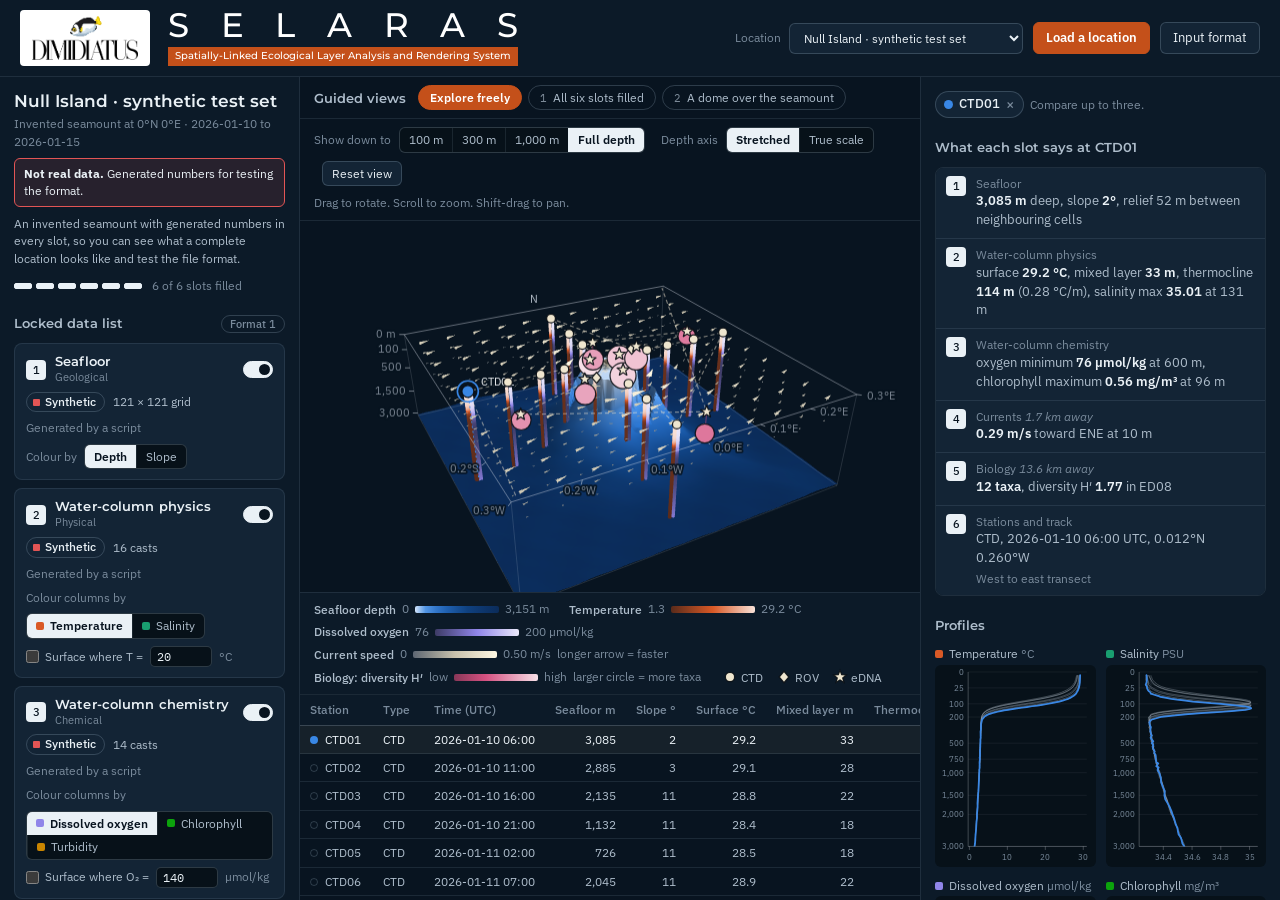
==== commit d901d14f: "Update1 index.html" ====
--- a/index.html
+++ b/index.html
@@ -6,19 +6,21 @@
 <title>SELARAS Layer Explorer</title>
 <meta name="robots" content="noindex, nofollow">
 <meta name="description" content="SELARAS: explore the seafloor, water column, currents and biology of one ocean location in a linked 3D view.">
-<link rel="icon" href="data:image/svg+xml,%3Csvg xmlns='http://www.w3.org/2000/svg' viewBox='0 0 32 32'%3E%3Crect width='32' height='32' rx='6' fill='%230a0e13'/%3E%3Cpath d='M5 11l11-5 11 5-11 5z' fill='%23efe6cf'/%3E%3Cpath d='M5 16l11 5 11-5' fill='none' stroke='%235598e7' stroke-width='2.4'/%3E%3Cpath d='M5 21l11 5 11-5' fill='none' stroke='%23256abf' stroke-width='2.4'/%3E%3C/svg%3E">
-<link href="https://fonts.googleapis.com/css2?family=Archivo:wght@500;600;700&family=IBM+Plex+Mono:wght@400;500&family=IBM+Plex+Sans:ital,wght@0,400;0,500;0,600;1,400&display=swap" rel="stylesheet">
+<link rel="icon" type="image/png" href="[data-uri]">
+<link href="https://fonts.googleapis.com/css2?family=IBM+Plex+Mono:wght@400;500&family=IBM+Plex+Sans:ital,wght@0,400;0,500;0,600;1,400&family=Montserrat:wght@500;600&display=swap" rel="stylesheet">
 <style>
 :root {
-  /* Layout: a one-screen instrument. Left: the six locked slots. Centre: the 3D scene over the station table.
-     Right: what every slot says at the selected station. One visual world (a chart room at night), so one theme. */
+  /* Direction: the water behind the SELARAS wordmark. A deep blue-black instrument, the DIMIDIATUS logo kept exactly
+     as drawn on its own white plate, and the wordmark's orange used only for actions and the active guided view.
+     Layout: header lockup | left: six locked slots | centre: scene bar, scene, legend, stations | right: selection. */
   color-scheme: dark;
-  --bg: #0a0e13; --panel: #10151c; --raised: #18202b; --well: #0c1117;
-  --line: rgba(226, 232, 240, .10); --line-2: rgba(226, 232, 240, .20);
-  --ink: #eef1f4; --ink-2: #b4bdc8; --ink-3: #7d8794;
-  --paper: #efe6cf; --paper-ink: #17140c;
+  --bg: #081420; --panel: #0c1a28; --raised: #132435; --well: #071119;
+  --line: rgba(196, 220, 240, .10); --line-2: rgba(196, 220, 240, .20);
+  --ink: #eaf1f6; --ink-2: #aebdcb; --ink-3: #7a8b9c;
+  --paper: #eaf1f6; --paper-ink: #081420;
   --good: #0ca30c; --warn: #fab219; --crit: #e25555;
-  --font-display: 'Archivo', 'Arial Narrow', system-ui, sans-serif;
+  --brand: #c4501a; --brand-hover: #d65d22; --brand-ink: #ffffff;
+  --font-display: 'Montserrat', 'Helvetica Neue', system-ui, sans-serif;
   --font-body: 'IBM Plex Sans', system-ui, -apple-system, 'Segoe UI', sans-serif;
   --font-mono: 'IBM Plex Mono', ui-monospace, 'SFMono-Regular', Menlo, Consolas, monospace;
 }
@@ -34,33 +36,40 @@
 .t-dim { color: var(--ink-3); } .unit { color: var(--ink-3); font-weight: 400; }
 .sw { display: inline-block; width: 8px; height: 8px; border-radius: 2px; margin-right: 6px; vertical-align: 0; }
 
-/* ---- top bar ---- */
-.top { display: flex; align-items: center; gap: 14px; flex-wrap: wrap; padding: 9px 16px; border-bottom: 1px solid var(--line); background: var(--panel); }
-.brand { display: flex; align-items: baseline; gap: 10px; margin-right: auto; }
-.brand b { font: 700 17px var(--font-display); letter-spacing: .14em; color: var(--paper); }
-.brand span { color: var(--ink-3); font-size: 12px; }
+/* ---- top bar: team plate, then the product wordmark spread over its descriptor bar ---- */
+.top { display: flex; align-items: center; justify-content: space-between; gap: 12px 24px; flex-wrap: wrap; padding: 10px 20px; border-bottom: 1px solid var(--line); background: var(--panel); }
+.lockup { display: flex; align-items: center; gap: 18px; min-width: 0; }
+.team { flex: none; display: block; background: #fff; padding: 6px 12px; border-radius: 4px; }
+.team img { display: block; width: 106px; height: 44px; }
+.product { display: inline-flex; flex-direction: column; gap: 6px; min-width: 0; }
+.word { display: flex; justify-content: space-between; font: 500 34px/.9 var(--font-display); color: #fff; }
+.word i { font-style: normal; }
+.bar { background: var(--brand); color: var(--brand-ink); font: 500 10px/1 var(--font-display); padding: 4px 7px 5px; white-space: nowrap; }
+.top-actions { display: flex; align-items: center; gap: 10px; flex-wrap: wrap; min-width: 0; }
+.credit { margin-top: 16px; color: var(--ink-3); font-size: 12px; }
 .dsel { display: flex; align-items: center; gap: 8px; color: var(--ink-3); font-size: 12px; }
 select { background: var(--raised); border: 1px solid var(--line-2); border-radius: 6px; padding: 6px 28px 6px 10px; max-width: 280px; color: var(--ink); }
 .btn { background: var(--raised); border: 1px solid var(--line-2); border-radius: 6px; padding: 6px 12px; cursor: pointer; color: var(--ink); white-space: nowrap; }
 .btn:hover { border-color: var(--ink-3); } .btn:disabled { opacity: .45; cursor: not-allowed; }
-.btn.primary { background: var(--paper); color: var(--paper-ink); border-color: var(--paper); font-weight: 600; }
+.btn.primary { background: var(--brand); color: var(--brand-ink); border-color: var(--brand); font-weight: 600; }
+.btn.primary:hover:not(:disabled) { background: var(--brand-hover); border-color: var(--brand-hover); }
 .btn.sm { padding: 3px 9px; font-size: 12px; }
 
 /* ---- frame ---- */
-.app { flex: 1; min-height: 0; display: grid; grid-template-columns: 296px minmax(0, 1fr) 388px; }
+.app { flex: 1; min-height: 0; display: grid; grid-template-columns: 300px minmax(0, 1fr) clamp(360px, 23vw, 440px); }
 .slots, .detail { overflow: auto; background: var(--panel); padding: 14px 14px 24px; }
 .slots { border-right: 1px solid var(--line); } .detail { border-left: 1px solid var(--line); }
 .stage { display: flex; flex-direction: column; min-width: 0; min-height: 0; }
 
 /* ---- dataset header ---- */
-#ds-info h1 { font-size: 18px; font-weight: 600; line-height: 1.2; }
+#ds-info h1 { font-size: 17px; font-weight: 600; line-height: 1.25; }
 #ds-info .where { color: var(--ink-3); font-size: 12px; margin-top: 3px; }
 #ds-info .desc { color: var(--ink-2); font-size: 12px; margin-top: 8px; }
 .banner { margin-top: 8px; padding: 6px 9px; border-radius: 6px; font-size: 12px; border: 1px solid var(--crit); color: var(--ink); background: rgba(226, 85, 85, .12); }
 .fill { display: flex; align-items: center; gap: 4px; margin-top: 10px; color: var(--ink-3); font-size: 12px; }
 .fill i { width: 18px; height: 6px; border-radius: 2px; border: 1px solid var(--line-2); } .fill i.on { background: var(--paper); border-color: var(--paper); } .fill span { margin-left: 6px; }
-.slots h2 { font-size: 11px; font-weight: 600; letter-spacing: .12em; text-transform: uppercase; color: var(--ink-3); margin: 18px 0 8px; display: flex; justify-content: space-between; align-items: center; }
-.slots h2 span { font: 11px var(--font-mono); letter-spacing: 0; text-transform: none; border: 1px solid var(--line-2); border-radius: 4px; padding: 1px 6px; }
+.slots h2 { font-size: 13px; font-weight: 600; color: var(--ink-2); margin: 20px 0 10px; display: flex; justify-content: space-between; align-items: center; }
+.slots h2 span { font: 500 11px var(--font-body); color: var(--ink-3); border: 1px solid var(--line-2); border-radius: 99px; padding: 1px 8px; }
 
 /* ---- slot cards ---- */
 #slot-list { list-style: none; margin: 0; padding: 0; display: flex; flex-direction: column; gap: 8px; }
@@ -69,7 +78,7 @@
 .slot-top { display: flex; align-items: center; gap: 9px; }
 .num { flex: none; width: 20px; height: 20px; border-radius: 4px; display: grid; place-items: center; font: 500 11px var(--font-mono); background: var(--paper); color: var(--paper-ink); }
 .is-empty .num, .linked .none .num { background: transparent; color: var(--ink-3); border: 1px solid var(--line-2); }
-.slot-name { flex: 1; min-width: 0; line-height: 1.2; } .slot-name b { display: block; font: 600 13.5px var(--font-display); } .slot-name span { font-size: 11px; color: var(--ink-3); }
+.slot-name { flex: 1; min-width: 0; line-height: 1.2; } .slot-name b { display: block; font: 600 12.5px var(--font-display); letter-spacing: .01em; } .slot-name span { font-size: 11px; color: var(--ink-3); }
 .slot-meta { display: flex; align-items: center; gap: 8px; flex-wrap: wrap; } .cnt { font-size: 12px; color: var(--ink-2); font-variant-numeric: tabular-nums; }
 .src { font-size: 12px; color: var(--ink-3); } .src.note { color: var(--ink-2); }
 .hint { font-size: 12px; color: var(--ink-2); }
@@ -94,18 +103,20 @@
 
 /* ---- stage ---- */
 #stories { display: flex; align-items: center; gap: 6px; padding: 8px 14px; overflow-x: auto; border-bottom: 1px solid var(--line); flex: none; }
-.st-l { font-size: 11px; letter-spacing: .12em; text-transform: uppercase; color: var(--ink-3); margin-right: 4px; white-space: nowrap; }
+.st-l { font: 600 13px var(--font-display); color: var(--ink-2); margin-right: 6px; white-space: nowrap; }
 #stories button { border: 1px solid var(--line-2); background: transparent; border-radius: 99px; padding: 3px 11px; font-size: 12px; cursor: pointer; white-space: nowrap; color: var(--ink-2); display: inline-flex; align-items: center; gap: 6px; }
-#stories button[aria-pressed="true"] { background: var(--paper); border-color: var(--paper); color: var(--paper-ink); font-weight: 600; }
+#stories button[aria-pressed="true"] { background: var(--brand); border-color: var(--brand); color: var(--brand-ink); font-weight: 600; }
 .st-n { font: 11px var(--font-mono); opacity: .7; } .st-none { color: var(--ink-3); font-size: 12px; white-space: nowrap; }
 #story-text { padding: 9px 14px; border-bottom: 1px solid var(--line); background: var(--well); color: var(--ink-2); font-size: 13px; max-width: none; flex: none; }
 #story-text b { color: var(--ink); font-family: var(--font-display); }
 .scene-wrap { position: relative; flex: 1 1 0; min-height: 280px; background: var(--bg); overflow: hidden; }
 .scene-wrap canvas { position: absolute; inset: 0; width: 100%; height: 100%; display: block; }
 #ov { cursor: grab; touch-action: none; } #ov:active { cursor: grabbing; }
-#tools { position: absolute; top: 10px; right: 12px; display: flex; gap: 8px; flex-wrap: wrap; justify-content: flex-end; max-width: calc(100% - 24px); }
-#tools .seg, #tools .btn { background: rgba(12, 17, 23, .86); }
-.scene-hint { position: absolute; left: 12px; right: 12px; bottom: 9px; color: var(--ink-3); font-size: 11.5px; pointer-events: none; white-space: nowrap; overflow: hidden; text-overflow: ellipsis; }
+.scene-bar { display: flex; align-items: center; justify-content: space-between; gap: 8px 16px; flex-wrap: wrap; padding: 8px 14px; border-bottom: 1px solid var(--line); flex: none; }
+#tools { display: flex; align-items: center; gap: 8px; flex-wrap: wrap; }
+#tools .tl { color: var(--ink-3); font-size: 12px; } #tools .tl:not(:first-child) { margin-left: 8px; }
+#tools .btn { margin-left: 8px; }
+.scene-hint { color: var(--ink-3); font-size: 12px; }
 #tip { position: absolute; display: none; pointer-events: none; z-index: 3; max-width: 260px; background: rgba(24, 32, 43, .97); border: 1px solid var(--line-2); border-radius: 6px; padding: 7px 9px; font-size: 12px; line-height: 1.5; box-shadow: 0 6px 18px rgba(0, 0, 0, .5); font-variant-numeric: tabular-nums; }
 .t-hint { color: var(--ink-3); font-size: 11px; }
 #nogl { position: absolute; inset: 0; display: grid; place-items: center; text-align: center; padding: 24px; color: var(--ink-2); } #nogl[hidden] { display: none; }
@@ -126,7 +137,7 @@
 #st-table .dot { display: inline-block; width: 8px; height: 8px; border-radius: 50%; margin-right: 7px; background: var(--c, transparent); border: 1px solid var(--line-2); } #st-table tr.on .dot { border-color: transparent; }
 
 /* ---- detail ---- */
-.detail h3 { font-size: 11px; font-weight: 600; letter-spacing: .12em; text-transform: uppercase; color: var(--ink-3); margin: 18px 0 8px; }
+.detail h3 { font-size: 13px; font-weight: 600; color: var(--ink-2); margin: 20px 0 10px; }
 #sel-head { display: flex; flex-wrap: wrap; gap: 6px; align-items: center; }
 .chip { display: inline-flex; align-items: center; gap: 6px; border: 1px solid var(--line-2); background: var(--raised); border-radius: 99px; padding: 3px 9px 3px 8px; cursor: pointer; font-weight: 500; }
 .chip i { width: 9px; height: 9px; border-radius: 50%; } .chip span { color: var(--ink-3); font-size: 14px; line-height: 1; }
@@ -194,9 +205,10 @@
   #charts { grid-template-columns: repeat(auto-fill, minmax(170px, 1fr)); }
 }
 @media (max-width: 760px) {
-  .top { padding: 9px 12px; } .dsel { flex: 1 1 100%; } select { flex: 1; max-width: none; min-width: 0; }
+  .team { padding: 4px 8px; } .team img { width: 77px; height: 32px; } .word { font-size: 24px; } .bar { font-size: 7.5px; padding: 3px 5px 4px; } .lockup { gap: 12px; } .top-actions { width: 100%; }
+  .top { padding: 10px 12px; } .dsel { flex: 1 1 100%; } select { flex: 1; max-width: none; min-width: 0; }
   .app { grid-template-columns: minmax(0, 1fr); grid-template-areas: 'stage' 'slots' 'detail'; }
-  .slots { border-right: 0; border-top: 1px solid var(--line); } .scene-wrap { height: 400px; } .brand span { display: none; }
+  .slots { border-right: 0; border-top: 1px solid var(--line); } .scene-wrap { height: 400px; } 
 }
 @media (prefers-reduced-motion: reduce) { * { transition: none !important; } }
 
@@ -204,25 +216,33 @@
 </head>
 <body>
 <header class="top">
-  <div class="brand"><b>SELARAS</b><span>linked ocean layers</span></div>
-  <label class="dsel" for="ds-select">Location <select id="ds-select"></select></label>
-  <button type="button" class="btn primary" id="btn-load">Load a location</button>
-  <button type="button" class="btn" id="btn-format">Input format</button>
+  <div class="lockup">
+    <span class="team"><img src="[data-uri]" alt="DIMIDIATUS" width="106" height="44"></span>
+    <div class="product" aria-label="SELARAS: Spatially-Linked Ecological Layer Analysis and Rendering System">
+      <span class="word" aria-hidden="true"><i>S</i><i>E</i><i>L</i><i>A</i><i>R</i><i>A</i><i>S</i></span>
+      <span class="bar" aria-hidden="true">Spatially-Linked Ecological Layer Analysis and Rendering System</span>
+    </div>
+  </div>
+  <div class="top-actions">
+    <label class="dsel" for="ds-select">Location <select id="ds-select"></select></label>
+    <button type="button" class="btn primary" id="btn-load">Load a location</button>
+    <button type="button" class="btn" id="btn-format">Input format</button>
+  </div>
 </header>
 <main class="app">
   <aside class="slots" aria-label="Location and locked data list">
     <div id="ds-info"></div>
-    <h2>Locked data list <span>format 1</span></h2>
+    <h2>Locked data list <span title="Version of the input format this app reads">Format 1</span></h2>
     <ol id="slot-list"></ol>
+    <p class="credit">SELARAS is developed by DIMIDIATUS: Dillon Hutama and Faiz Abdullah.</p>
   </aside>
   <section class="stage" aria-label="Scene and station table">
     <nav id="stories" aria-label="Guided views"></nav>
     <div id="story-text" hidden></div>
+    <div class="scene-bar"><div id="tools"></div><p class="scene-hint">Drag to rotate. Scroll to zoom. Shift-drag to pan.</p></div>
     <div class="scene-wrap" id="scene-wrap">
       <canvas id="gl"></canvas>
       <canvas id="ov" aria-label="3D scene of the seafloor, water column, currents, biology samples and stations. Drag to rotate, scroll to zoom, shift-drag to move, arrow keys also rotate. Every station is also listed in the table below."></canvas>
-      <div id="tools"></div>
-      <div class="scene-hint">Drag to rotate · scroll to zoom · shift-drag to move · click a station to select</div>
       <div id="tip" role="status"></div>
       <div id="nogl" hidden><p>This browser cannot draw the 3D scene because WebGL is switched off.<br>The station table and profile charts still work.</p></div>
     </div>
@@ -261,7 +281,7 @@
   <div class="dlg-body" id="format-body"></div>
 </dialog>
 
-<script type="application/json" id="builtin">{"null_island_test":{"bathymetry.asc":"ncols 121\nnrows 121\nxllcorner -0.302500\nyllcorner -0.302500\ncellsize 0.005\nNODATA_value -32767\n-3093 -3082 -3074 -3068 -3068 -3072 -3079 -3086 -3093 -3095 -3093 -3084 -3071 -3054 -3036 -3019 -3005 -2994 -2986 -2980 -2975 -2968 -2958 -2946 -2931 -2917 -2905 -2897 -2896 -2902 -2915 -2933 -2954 -2975 -2995 -3010 -3020 -3027 -3031 -3035 -3040 -3048 -3058 -3071 -3084 -3095 -3103 -3106 -3104 -3097 -3088 -3078 -3071 -3068 -3070 -3077 -3086 -3097 -3107 -3113 -3115 -3112 -3107 -3100 -3094 -3090 -3090 -3094 -3101 -3109 -3116 -3120 -3119 -3113 -3104 -3093 -3082 -3075 -3071 -3073 -3079 -3089 -3099 -3107 -3113 -3114 -3111 -3105 -3098 -3093 -3091 -3092 -3097 -3105 -3114 -3120 -3124 -3122 -3116 -3106 -3095 -3084 -3077 -3074 -3075 -3082 -3090 -3100 -3107 -3111 -3111 -3108 -3102 -3095 -3090 -3089 -3092 -3098 -3107 -3116 -3123\n-3095 -3086 -3076 -3068 -3064 -3065 -3070 -3078 -3087 -3094 -3097 -3095 -3086 -3072 -3054 -3035 -3016 -3000 -2986 -2977 -2969 -2961 -2952 -2941 -2928 -2913 -2899 -2887 -2881 -2881 -2890 -2905 -2926 -2950 -2973 -2995 -3012 -3024 -3032 -3037 -3040 -3045 -3052 -3062 -3073 -3085 -3094 -3100 -3102 -3098 -3091 -3081 -3071 -3064 -3062 -3065 -3072 -3084 -3096 -3107 -3115 -3118 -3117 -3112 -3106 -3100 -3096 -3096 -3099 -3104 -3111 -3116 -3118 -3116 -3109 -3099 -3087 -3076 -3068 -3065 -3067 -3074 -3085 -3096 -3107 -3113 -3116 -3115 -3110 -3104 -3099 -3097 -3098 -3103 -3110 -3117 -3122 -3124 -3121 -3114 -3102 -3090 -3078 -3070 -3067 -3069 -3076 -3086 -3096 -3105 -3111 -3112 -3110 -3105 -3100 -3096 -3095 -3098 -3104 -3113 -3121\n-3096 -3089 -3080 -3071 -3065 -3062 -3064 -3070 -3080 -3090 -3097 -3100 -3097 -3088 -3072 -3052 -3031 -3010 -2991 -2975 -2963 -2953 -2944 -2934 -2922 -2908 -2894 -2881 -2871 -2866 -2869 -2880 -2898 -2922 -2948 -2974 -2997 -3016 -3029 -3037 -3041 -3045 -3049 -3054 -3062 -3072 -3082 -3090 -3095 -3095 -3091 -3083 -3073 -3064 -3058 -3057 -3061 -3071 -3083 -3097 -3110 -3119 -3123 -3123 -3118 -3112 -3105 -3100 -3099 -3101 -3105 -3110 -3113 -3114 -3110 -3102 -3092 -3080 -3069 -3061 -3059 -3063 -3072 -3084 -3097 -3109 -3117 -3121 -3120 -3116 -3111 -3106 -3103 -3104 -3107 -3112 -3118 -3122 -3122 -3117 -3108 -3096 -3083 -3072 -3064 -3061 -3064 -3072 -3083 -3095 -3106 -3113 -3116 -3115 -3112 -3107 -3103 -3102 -3104 -3110 -3116\n-3093 -3090 -3084 -3076 -3069 -3064 -3063 -3066 -3074 -3084 -3094 -3101 -3104 -3099 -3088 -3070 -3048 -3024 -3000 -2979 -2961 -2946 -2934 -2924 -2913 -2901 -2888 -2875 -2864 -2856 -2854 -2860 -2874 -2895 -2921 -2949 -2977 -3001 -3020 -3033 -3041 -3045 -3047 -3049 -3054 -3060 -3068 -3076 -3083 -3087 -3087 -3083 -3075 -3067 -3059 -3054 -3055 -3061 -3072 -3086 -3101 -3115 -3125 -3129 -3129 -3124 -3116 -3109 -3103 -3100 -3100 -3102 -3105 -3108 -3107 -3103 -3095 -3084 -3072 -3063 -3057 -3056 -3061 -3072 -3086 -3101 -3114 -3123 -3128 -3128 -3124 -3117 -3112 -3108 -3106 -3108 -3112 -3116 -3118 -3117 -3111 -3101 -3089 -3076 -3065 -3058 -3056 -3061 -3071 -3084 -3098 -3110 -3118 -3123 -3122 -3119 -3114 -3110 -3108 -3109 -3113\n-3086 -3087 -3086 -3081 -3076 -3070 -3067 -3067 -3071 -3079 -3089 -3099 -3105 -3106 -3100 -3086 -3065 -3040 -3013 -2987 -2963 -2943 -2926 -2914 -2902 -2892 -2881 -2870 -2858 -2849 -2844 -2845 -2854 -2870 -2894 -2922 -2952 -2980 -3005 -3024 -3036 -3043 -3046 -3046 -3047 -3050 -3054 -3061 -3069 -3075 -3079 -3079 -3075 -3069 -3062 -3055 -3053 -3055 -3063 -3075 -3091 -3107 -3121 -3131 -3135 -3134 -3128 -3119 -3110 -3102 -3097 -3095 -3096 -3099 -3100 -3099 -3095 -3087 -3077 -3067 -3058 -3054 -3056 -3063 -3075 -3091 -3107 -3121 -3131 -3135 -3135 -3130 -3123 -3115 -3109 -3107 -3107 -3109 -3111 -3112 -3109 -3103 -3094 -3082 -3070 -3060 -3054 -3055 -3061 -3073 -3087 -3103 -3116 -3126 -3130 -3130 -3126 -3120 -3115 -3111 -3111\n-3077 -3081 -3084 -3084 -3082 -3078 -3074 -3071 -3072 -3077 -3085 -3094 -3103 -3107 -3106 -3097 -3080 -3057 -3029 -2999 -2970 -2944 -2922 -2905 -2892 -2881 -2871 -2862 -2853 -2844 -2837 -2835 -2839 -2850 -2869 -2894 -2924 -2954 -2983 -3008 -3026 -3037 -3042 -3043 -3042 -3041 -3043 -3046 -3052 -3060 -3066 -3070 -3072 -3069 -3065 -3059 -3055 -3054 -3058 -3067 -3081 -3097 -3114 -3128 -3137 -3140 -3137 -3129 -3119 -3107 -3098 -3091 -3088 -3088 -3090 -3091 -3090 -3087 -3080 -3072 -3063 -3057 -3055 -3058 -3067 -3081 -3098 -3115 -3129 -3138 -3142 -3140 -3134 -3125 -3116 -3108 -3104 -3102 -3103 -3104 -3104 -3102 -3096 -3087 -3076 -3065 -3057 -3053 -3056 -3064 -3077 -3094 -3110 -3124 -3134 -3138 -3137 -3132 -3125 -3118 -3112\n-3066 -3073 -3079 -3084 -3086 -3085 -3083 -3080 -3078 -3079 -3084 -3091 -3098 -3105 -3107 -3103 -3091 -3071 -3044 -3014 -2981 -2950 -2923 -2900 -2883 -2870 -2861 -2853 -2845 -2838 -2832 -2828 -2829 -2835 -2848 -2869 -2895 -2925 -2956 -2985 -3008 -3025 -3035 -3038 -3038 -3035 -3033 -3033 -3037 -3043 -3050 -3058 -3063 -3066 -3066 -3063 -3059 -3057 -3057 -3063 -3073 -3087 -3103 -3119 -3132 -3140 -3142 -3137 -3127 -3115 -3102 -3091 -3083 -3080 -3079 -3081 -3083 -3083 -3081 -3076 -3070 -3063 -3059 -3058 -3064 -3074 -3089 -3106 -3123 -3136 -3145 -3147 -3144 -3136 -3125 -3114 -3104 -3098 -3095 -3095 -3096 -3096 -3094 -3089 -3081 -3072 -3063 -3057 -3056 -3060 -3070 -3084 -3101 -3118 -3132 -3141 -3144 -3142 -3135 -3126 -3117\n-3057 -3063 -3072 -3080 -3087 -3091 -3091 -3089 -3087 -3085 -3086 -3089 -3094 -3100 -3104 -3103 -3096 -3081 -3058 -3029 -2996 -2962 -2929 -2901 -2879 -2862 -2850 -2842 -2836 -2831 -2826 -2823 -2821 -2824 -2832 -2847 -2868 -2895 -2925 -2955 -2983 -3005 -3021 -3029 -3031 -3029 -3026 -3023 -3023 -3027 -3034 -3042 -3051 -3058 -3063 -3064 -3063 -3061 -3060 -3062 -3068 -3079 -3093 -3108 -3123 -3135 -3141 -3140 -3134 -3122 -3108 -3094 -3082 -3074 -3070 -3070 -3073 -3076 -3078 -3077 -3075 -3070 -3066 -3063 -3065 -3071 -3082 -3097 -3114 -3130 -3142 -3149 -3150 -3144 -3134 -3121 -3108 -3098 -3090 -3087 -3086 -3088 -3089 -3088 -3085 -3079 -3071 -3065 -3060 -3061 -3066 -3077 -3093 -3110 -3126 -3139 -3147 -3149 -3144 -3136 -3125\n-3052 -3055 -3064 -3074 -3084 -3092 -3097 -3098 -3097 -3094 -3092 -3091 -3092 -3095 -3098 -3099 -3095 -3085 -3067 -3042 -3011 -2976 -2941 -2908 -2880 -2858 -2843 -2832 -2826 -2822 -2819 -2817 -2815 -2816 -2820 -2829 -2845 -2866 -2893 -2922 -2952 -2978 -2999 -3013 -3020 -3022 -3019 -3015 -3013 -3013 -3018 -3026 -3036 -3047 -3056 -3062 -3066 -3066 -3065 -3065 -3067 -3073 -3083 -3096 -3111 -3124 -3134 -3138 -3135 -3127 -3114 -3099 -3084 -3072 -3064 -3061 -3062 -3066 -3071 -3075 -3077 -3076 -3074 -3071 -3070 -3072 -3079 -3090 -3104 -3120 -3135 -3146 -3151 -3149 -3142 -3130 -3115 -3101 -3090 -3082 -3079 -3079 -3081 -3084 -3084 -3083 -3079 -3074 -3069 -3066 -3068 -3074 -3086 -3101 -3118 -3133 -3145 -3151 -3150 -3144 -3133\n-3051 -3051 -3057 -3067 -3079 -3090 -3100 -3105 -3106 -3104 -3100 -3096 -3093 -3092 -3092 -3093 -3091 -3084 -3072 -3052 -3025 -2992 -2956 -2921 -2888 -2860 -2839 -2825 -2817 -2812 -2810 -2809 -2808 -2808 -2810 -2815 -2825 -2841 -2862 -2888 -2917 -2945 -2970 -2990 -3003 -3010 -3010 -3008 -3004 -3003 -3004 -3010 -3020 -3032 -3045 -3056 -3064 -3068 -3070 -3070 -3070 -3072 -3077 -3086 -3097 -3110 -3121 -3129 -3131 -3128 -3118 -3104 -3088 -3073 -3062 -3055 -3053 -3056 -3062 -3070 -3076 -3079 -3081 -3080 -3078 -3077 -3080 -3086 -3097 -3110 -3124 -3137 -3146 -3149 -3146 -3136 -3123 -3108 -3093 -3081 -3074 -3072 -3073 -3077 -3081 -3084 -3085 -3083 -3079 -3075 -3074 -3076 -3083 -3094 -3108 -3123 -3137 -3147 -3151 -3149 -3140\n-3056 -3051 -3053 -3061 -3072 -3086 -3098 -3107 -3112 -3112 -3109 -3103 -3097 -3092 -3089 -3086 -3084 -3080 -3071 -3056 -3035 -3006 -2973 -2937 -2901 -2869 -2843 -2823 -2810 -2803 -2800 -2799 -2800 -2800 -2801 -2803 -2808 -2818 -2833 -2854 -2880 -2907 -2935 -2959 -2978 -2991 -2998 -2999 -2997 -2994 -2994 -2997 -3005 -3017 -3031 -3045 -3057 -3066 -3071 -3073 -3073 -3072 -3073 -3077 -3085 -3095 -3105 -3115 -3121 -3122 -3117 -3107 -3093 -3078 -3064 -3053 -3048 -3048 -3054 -3062 -3071 -3079 -3084 -3087 -3086 -3085 -3085 -3087 -3092 -3101 -3113 -3125 -3136 -3143 -3144 -3140 -3129 -3115 -3099 -3085 -3074 -3068 -3067 -3070 -3076 -3082 -3087 -3089 -3088 -3086 -3083 -3082 -3084 -3090 -3100 -3113 -3127 -3138 -3146 -3148 -3144\n-3065 -3057 -3055 -3058 -3067 -3079 -3093 -3105 -3114 -3118 -3117 -3112 -3104 -3096 -3088 -3082 -3078 -3073 -3067 -3056 -3040 -3017 -2989 -2955 -2919 -2884 -2853 -2827 -2808 -2797 -2791 -2789 -2789 -2790 -2790 -2791 -2794 -2799 -2808 -2823 -2843 -2868 -2895 -2922 -2946 -2966 -2979 -2985 -2987 -2987 -2986 -2987 -2992 -3002 -3015 -3030 -3046 -3059 -3068 -3073 -3075 -3074 -3072 -3072 -3074 -3080 -3088 -3098 -3106 -3111 -3111 -3106 -3096 -3083 -3068 -3056 -3047 -3044 -3046 -3054 -3064 -3075 -3084 -3090 -3093 -3093 -3092 -3091 -3091 -3095 -3103 -3113 -3123 -3132 -3138 -3138 -3132 -3121 -3107 -3092 -3078 -3069 -3064 -3065 -3070 -3078 -3086 -3092 -3095 -3096 -3094 -3091 -3089 -3090 -3095 -3104 -3115 -3127 -3137 -3143 -3143\n-3078 -3068 -3061 -3060 -3065 -3074 -3087 -3100 -3112 -3119 -3121 -3118 -3111 -3101 -3091 -3081 -3073 -3066 -3060 -3053 -3041 -3024 -3001 -2972 -2939 -2903 -2869 -2838 -2813 -2795 -2784 -2778 -2776 -2777 -2778 -2778 -2779 -2781 -2785 -2794 -2809 -2829 -2853 -2880 -2908 -2932 -2952 -2966 -2974 -2978 -2978 -2979 -2982 -2989 -3000 -3014 -3030 -3046 -3059 -3069 -3073 -3074 -3071 -3068 -3066 -3067 -3072 -3078 -3087 -3094 -3099 -3100 -3095 -3086 -3074 -3061 -3050 -3044 -3043 -3047 -3056 -3068 -3080 -3090 -3097 -3100 -3099 -3096 -3094 -3093 -3096 -3101 -3110 -3119 -3127 -3131 -3131 -3125 -3114 -3101 -3086 -3074 -3066 -3063 -3066 -3073 -3082 -3091 -3099 -3103 -3103 -3101 -3097 -3094 -3094 -3097 -3104 -3114 -3124 -3132 -3137\n-3091 -3081 -3073 -3067 -3067 -3072 -3081 -3093 -3105 -3115 -3121 -3122 -3117 -3107 -3096 -3083 -3072 -3062 -3054 -3047 -3039 -3027 -3010 -2987 -2958 -2924 -2889 -2855 -2824 -2799 -2781 -2770 -2764 -2762 -2762 -2762 -2762 -2763 -2764 -2768 -2777 -2791 -2812 -2837 -2864 -2892 -2918 -2939 -2955 -2964 -2969 -2972 -2974 -2978 -2986 -2998 -3013 -3029 -3045 -3058 -3066 -3069 -3069 -3065 -3060 -3057 -3057 -3060 -3066 -3074 -3082 -3087 -3089 -3085 -3078 -3067 -3057 -3048 -3043 -3044 -3050 -3061 -3073 -3086 -3096 -3102 -3104 -3102 -3098 -3094 -3092 -3093 -3097 -3104 -3112 -3120 -3124 -3124 -3118 -3109 -3096 -3084 -3073 -3067 -3066 -3070 -3078 -3088 -3098 -3106 -3109 -3109 -3106 -3101 -3097 -3095 -3097 -3102 -3110 -3119 -3126\n-3104 -3096 -3087 -3079 -3074 -3073 -3078 -3086 -3097 -3108 -3116 -3120 -3119 -3112 -3101 -3088 -3074 -3061 -3051 -3043 -3035 -3026 -3014 -2997 -2974 -2945 -2912 -2876 -2842 -2810 -2785 -2766 -2754 -2747 -2745 -2744 -2743 -2743 -2742 -2744 -2748 -2757 -2772 -2793 -2819 -2848 -2878 -2905 -2928 -2945 -2956 -2962 -2966 -2970 -2975 -2983 -2995 -3010 -3026 -3041 -3053 -3060 -3062 -3059 -3054 -3049 -3044 -3044 -3047 -3053 -3061 -3070 -3076 -3079 -3078 -3072 -3064 -3055 -3048 -3045 -3047 -3054 -3065 -3078 -3090 -3100 -3105 -3106 -3103 -3097 -3092 -3088 -3088 -3091 -3098 -3106 -3113 -3118 -3118 -3114 -3106 -3095 -3084 -3075 -3070 -3070 -3076 -3084 -3095 -3105 -3112 -3115 -3113 -3109 -3103 -3097 -3093 -3093 -3097 -3104 -3112\n-3112 -3109 -3102 -3093 -3085 -3080 -3078 -3082 -3089 -3098 -3107 -3114 -3117 -3114 -3105 -3093 -3079 -3064 -3051 -3040 -3032 -3025 -3016 -3004 -2987 -2963 -2934 -2900 -2863 -2828 -2795 -2769 -2748 -2735 -2727 -2723 -2721 -2720 -2719 -2719 -2720 -2725 -2735 -2751 -2774 -2801 -2832 -2864 -2893 -2917 -2936 -2948 -2956 -2961 -2965 -2970 -2979 -2990 -3004 -3019 -3033 -3043 -3049 -3049 -3046 -3040 -3034 -3029 -3029 -3032 -3040 -3049 -3059 -3068 -3072 -3073 -3069 -3063 -3055 -3050 -3048 -3051 -3058 -3069 -3081 -3093 -3101 -3105 -3105 -3100 -3094 -3087 -3083 -3082 -3085 -3091 -3100 -3108 -3114 -3115 -3113 -3106 -3097 -3087 -3079 -3076 -3076 -3082 -3091 -3101 -3110 -3116 -3117 -3115 -3109 -3101 -3093 -3089 -3088 -3091 -3098\n-3117 -3118 -3115 -3108 -3099 -3090 -3084 -3081 -3083 -3089 -3096 -3104 -3109 -3110 -3106 -3097 -3084 -3070 -3055 -3042 -3032 -3023 -3016 -3007 -2995 -2977 -2953 -2922 -2887 -2849 -2811 -2777 -2749 -2727 -2711 -2702 -2697 -2694 -2693 -2692 -2692 -2694 -2701 -2712 -2730 -2755 -2784 -2817 -2851 -2882 -2908 -2927 -2941 -2949 -2954 -2958 -2963 -2970 -2981 -2994 -3008 -3020 -3029 -3033 -3033 -3029 -3023 -3017 -3013 -3014 -3018 -3027 -3039 -3051 -3061 -3068 -3070 -3068 -3063 -3057 -3053 -3051 -3054 -3061 -3071 -3083 -3093 -3100 -3103 -3101 -3095 -3088 -3081 -3076 -3075 -3079 -3086 -3096 -3105 -3112 -3116 -3114 -3109 -3101 -3092 -3085 -3082 -3083 -3088 -3096 -3105 -3113 -3117 -3117 -3113 -3105 -3096 -3088 -3083 -3082 -3085\n-3117 -3123 -3124 -3121 -3113 -3103 -3093 -3085 -3081 -3081 -3085 -3092 -3098 -3103 -3103 -3098 -3089 -3076 -3062 -3048 -3035 -3025 -3017 -3009 -3000 -2987 -2968 -2942 -2910 -2872 -2832 -2792 -2755 -2724 -2700 -2683 -2672 -2666 -2663 -2662 -2662 -2663 -2667 -2675 -2689 -2709 -2736 -2768 -2803 -2838 -2871 -2898 -2918 -2932 -2940 -2945 -2948 -2952 -2958 -2967 -2979 -2991 -3002 -3010 -3014 -3014 -3010 -3005 -3000 -2997 -2999 -3006 -3017 -3031 -3045 -3058 -3066 -3070 -3069 -3065 -3060 -3055 -3053 -3056 -3062 -3071 -3081 -3090 -3096 -3098 -3095 -3089 -3081 -3074 -3070 -3070 -3075 -3083 -3094 -3105 -3114 -3119 -3118 -3114 -3107 -3098 -3091 -3087 -3088 -3092 -3099 -3106 -3113 -3116 -3114 -3109 -3100 -3090 -3082 -3077 -3076\n-3115 -3124 -3129 -3129 -3125 -3116 -3104 -3093 -3083 -3078 -3077 -3080 -3085 -3091 -3095 -3095 -3091 -3082 -3070 -3056 -3042 -3030 -3020 -3012 -3004 -2993 -2979 -2958 -2929 -2894 -2854 -2810 -2767 -2728 -2694 -2668 -2650 -2638 -2632 -2629 -2628 -2630 -2633 -2639 -2650 -2666 -2689 -2718 -2752 -2789 -2826 -2859 -2887 -2907 -2920 -2928 -2931 -2933 -2935 -2940 -2948 -2958 -2970 -2980 -2988 -2993 -2993 -2990 -2986 -2983 -2983 -2987 -2996 -3010 -3026 -3042 -3056 -3066 -3071 -3070 -3066 -3061 -3056 -3053 -3054 -3060 -3067 -3076 -3084 -3089 -3091 -3088 -3082 -3075 -3068 -3065 -3067 -3073 -3083 -3096 -3108 -3118 -3124 -3124 -3120 -3113 -3104 -3096 -3092 -3091 -3093 -3099 -3105 -3110 -3111 -3109 -3103 -3094 -3084 -3076 -3072\n-3111 -3121 -3129 -3134 -3133 -3126 -3116 -3103 -3090 -3079 -3072 -3070 -3073 -3078 -3084 -3088 -3089 -3085 -3077 -3066 -3052 -3039 -3027 -3017 -3008 -2998 -2986 -2969 -2945 -2913 -2875 -2830 -2784 -2738 -2695 -2660 -2632 -2612 -2600 -2594 -2592 -2593 -2597 -2602 -2611 -2624 -2644 -2669 -2700 -2736 -2774 -2811 -2845 -2872 -2892 -2904 -2910 -2912 -2912 -2913 -2917 -2924 -2934 -2945 -2955 -2964 -2969 -2971 -2970 -2968 -2968 -2970 -2977 -2988 -3004 -3022 -3040 -3055 -3066 -3071 -3071 -3066 -3060 -3054 -3050 -3051 -3054 -3061 -3070 -3077 -3082 -3083 -3081 -3076 -3070 -3065 -3064 -3067 -3075 -3086 -3100 -3114 -3124 -3131 -3131 -3127 -3118 -3109 -3100 -3093 -3091 -3092 -3096 -3100 -3104 -3105 -3102 -3096 -3087 -3079 -3072\n-3108 -3117 -3126 -3133 -3136 -3133 -3125 -3113 -3098 -3084 -3072 -3065 -3063 -3065 -3071 -3077 -3083 -3084 -3082 -3075 -3064 -3051 -3038 -3025 -3013 -3003 -2991 -2976 -2955 -2928 -2892 -2850 -2802 -2751 -2702 -2657 -2620 -2591 -2571 -2559 -2554 -2554 -2557 -2563 -2571 -2583 -2599 -2621 -2648 -2681 -2718 -2757 -2794 -2827 -2853 -2872 -2882 -2887 -2887 -2886 -2886 -2889 -2895 -2905 -2917 -2929 -2939 -2946 -2950 -2952 -2953 -2955 -2960 -2969 -2983 -3000 -3020 -3039 -3055 -3065 -3070 -3069 -3064 -3057 -3049 -3045 -3044 -3047 -3053 -3061 -3069 -3074 -3077 -3075 -3072 -3067 -3064 -3065 -3070 -3079 -3092 -3107 -3121 -3132 -3137 -3137 -3131 -3122 -3111 -3100 -3092 -3088 -3087 -3090 -3094 -3097 -3098 -3096 -3090 -3083 -3075\n-3108 -3114 -3121 -3129 -3134 -3135 -3131 -3121 -3107 -3091 -3076 -3064 -3057 -3055 -3058 -3065 -3073 -3079 -3082 -3081 -3074 -3064 -3051 -3036 -3022 -3009 -2995 -2980 -2962 -2937 -2905 -2866 -2819 -2767 -2713 -2661 -2614 -2575 -2546 -2526 -2516 -2512 -2514 -2520 -2529 -2540 -2554 -2573 -2597 -2626 -2659 -2697 -2735 -2772 -2803 -2828 -2845 -2854 -2857 -2856 -2854 -2853 -2856 -2863 -2874 -2887 -2901 -2914 -2923 -2931 -2935 -2939 -2944 -2951 -2963 -2979 -2998 -3018 -3037 -3053 -3063 -3067 -3065 -3059 -3050 -3042 -3037 -3035 -3038 -3045 -3053 -3062 -3068 -3072 -3072 -3070 -3068 -3067 -3069 -3075 -3086 -3099 -3114 -3128 -3138 -3143 -3141 -3134 -3123 -3110 -3097 -3088 -3082 -3081 -3083 -3087 -3090 -3091 -3090 -3086 -3080\n-3111 -3113 -3117 -3123 -3129 -3132 -3131 -3125 -3114 -3099 -3083 -3068 -3056 -3050 -3049 -3054 -3062 -3071 -3078 -3082 -3081 -3075 -3064 -3050 -3034 -3018 -3002 -2985 -2965 -2942 -2913 -2877 -2833 -2782 -2726 -2669 -2615 -2567 -2527 -2498 -2480 -2471 -2469 -2474 -2483 -2494 -2508 -2524 -2545 -2569 -2599 -2633 -2670 -2708 -2743 -2773 -2797 -2812 -2819 -2821 -2819 -2817 -2816 -2820 -2829 -2842 -2857 -2874 -2890 -2903 -2913 -2921 -2927 -2935 -2945 -2958 -2975 -2995 -3015 -3034 -3049 -3059 -3061 -3058 -3051 -3041 -3033 -3027 -3026 -3029 -3036 -3046 -3056 -3064 -3070 -3072 -3072 -3072 -3072 -3075 -3083 -3094 -3107 -3122 -3135 -3143 -3146 -3143 -3134 -3120 -3106 -3092 -3081 -3075 -3073 -3075 -3080 -3084 -3087 -3087 -3084\n-3118 -3115 -3115 -3118 -3122 -3126 -3127 -3125 -3118 -3106 -3091 -3075 -3060 -3049 -3044 -3045 -3051 -3061 -3071 -3080 -3084 -3083 -3076 -3064 -3048 -3030 -3010 -2990 -2969 -2945 -2917 -2883 -2842 -2793 -2739 -2680 -2621 -2565 -2516 -2476 -2448 -2431 -2424 -2425 -2432 -2443 -2457 -2473 -2491 -2513 -2538 -2568 -2602 -2638 -2674 -2708 -2736 -2758 -2772 -2778 -2780 -2778 -2776 -2777 -2783 -2794 -2810 -2829 -2849 -2868 -2884 -2898 -2908 -2918 -2927 -2938 -2953 -2970 -2990 -3010 -3029 -3043 -3051 -3053 -3049 -3041 -3031 -3022 -3017 -3016 -3021 -3030 -3041 -3053 -3064 -3071 -3076 -3077 -3078 -3080 -3084 -3091 -3101 -3114 -3128 -3139 -3146 -3147 -3141 -3130 -3115 -3099 -3084 -3073 -3067 -3066 -3069 -3074 -3080 -3084 -3086\n-3127 -3121 -3117 -3115 -3115 -3118 -3120 -3120 -3116 -3109 -3097 -3083 -3067 -3054 -3045 -3041 -3044 -3051 -3062 -3073 -3082 -3087 -3085 -3076 -3062 -3043 -3021 -2997 -2973 -2946 -2918 -2885 -2846 -2801 -2748 -2690 -2629 -2568 -2511 -2462 -2423 -2396 -2380 -2375 -2379 -2388 -2401 -2417 -2434 -2453 -2475 -2500 -2530 -2562 -2597 -2632 -2664 -2692 -2713 -2726 -2732 -2734 -2733 -2734 -2737 -2745 -2760 -2779 -2801 -2825 -2848 -2868 -2884 -2897 -2908 -2919 -2932 -2947 -2964 -2984 -3003 -3021 -3034 -3041 -3042 -3038 -3030 -3020 -3012 -3008 -3009 -3015 -3026 -3039 -3054 -3066 -3076 -3082 -3085 -3086 -3088 -3092 -3098 -3108 -3119 -3131 -3140 -3145 -3144 -3137 -3124 -3108 -3091 -3076 -3065 -3059 -3059 -3064 -3071 -3079 -3085\n-3136 -3129 -3122 -3115 -3111 -3110 -3111 -3112 -3111 -3108 -3100 -3089 -3076 -3062 -3050 -3043 -3041 -3045 -3054 -3065 -3077 -3085 -3088 -3085 -3074 -3056 -3033 -3007 -2979 -2949 -2918 -2884 -2846 -2803 -2753 -2697 -2637 -2573 -2511 -2454 -2405 -2367 -2341 -2327 -2324 -2329 -2340 -2355 -2371 -2389 -2409 -2431 -2456 -2484 -2516 -2549 -2583 -2614 -2641 -2662 -2675 -2683 -2686 -2687 -2690 -2697 -2709 -2727 -2750 -2776 -2804 -2830 -2852 -2871 -2886 -2899 -2911 -2924 -2938 -2956 -2974 -2993 -3010 -3023 -3030 -3030 -3026 -3019 -3010 -3003 -3001 -3004 -3012 -3025 -3041 -3057 -3072 -3083 -3090 -3093 -3095 -3096 -3099 -3104 -3112 -3122 -3131 -3139 -3142 -3139 -3130 -3116 -3100 -3083 -3068 -3058 -3054 -3055 -3062 -3071 -3081\n-3143 -3137 -3128 -3119 -3111 -3105 -3103 -3102 -3103 -3103 -3099 -3093 -3083 -3071 -3059 -3049 -3043 -3043 -3047 -3057 -3068 -3079 -3086 -3087 -3081 -3066 -3045 -3018 -2987 -2953 -2918 -2882 -2844 -2801 -2754 -2701 -2642 -2579 -2514 -2451 -2393 -2345 -2307 -2283 -2270 -2268 -2275 -2287 -2303 -2320 -2338 -2357 -2378 -2402 -2430 -2461 -2494 -2527 -2558 -2585 -2606 -2621 -2631 -2636 -2641 -2647 -2658 -2674 -2696 -2723 -2753 -2784 -2812 -2838 -2858 -2875 -2888 -2901 -2913 -2928 -2945 -2963 -2981 -2998 -3010 -3017 -3019 -3015 -3009 -3002 -2997 -2997 -3002 -3013 -3028 -3046 -3064 -3079 -3091 -3098 -3102 -3103 -3103 -3104 -3108 -3114 -3121 -3129 -3134 -3135 -3132 -3122 -3108 -3092 -3075 -3062 -3053 -3051 -3054 -3063 -3074\n-3147 -3143 -3135 -3124 -3113 -3104 -3097 -3094 -3094 -3095 -3095 -3093 -3088 -3080 -3069 -3059 -3050 -3045 -3046 -3051 -3060 -3070 -3079 -3084 -3082 -3072 -3053 -3027 -2995 -2959 -2921 -2881 -2840 -2797 -2751 -2700 -2643 -2582 -2517 -2451 -2387 -2329 -2281 -2244 -2220 -2208 -2207 -2214 -2227 -2243 -2260 -2278 -2296 -2317 -2341 -2368 -2398 -2431 -2465 -2497 -2525 -2548 -2565 -2578 -2587 -2595 -2606 -2620 -2641 -2667 -2697 -2731 -2765 -2796 -2823 -2845 -2862 -2876 -2888 -2901 -2915 -2932 -2950 -2968 -2985 -2998 -3006 -3008 -3006 -3002 -2997 -2995 -2996 -3004 -3017 -3034 -3053 -3072 -3088 -3100 -3106 -3109 -3108 -3107 -3106 -3108 -3112 -3118 -3124 -3128 -3128 -3123 -3114 -3100 -3085 -3070 -3058 -3051 -3051 -3056 -3067\n-3145 -3146 -3140 -3131 -3118 -3106 -3096 -3089 -3086 -3086 -3088 -3089 -3089 -3085 -3079 -3070 -3061 -3053 -3049 -3049 -3053 -3061 -3069 -3076 -3077 -3072 -3057 -3034 -3003 -2966 -2925 -2882 -2838 -2792 -2745 -2695 -2641 -2581 -2518 -2451 -2383 -2318 -2260 -2211 -2175 -2151 -2139 -2139 -2146 -2159 -2174 -2191 -2209 -2227 -2248 -2271 -2298 -2329 -2363 -2398 -2432 -2463 -2489 -2509 -2526 -2539 -2551 -2566 -2585 -2609 -2639 -2673 -2709 -2745 -2778 -2807 -2830 -2848 -2862 -2874 -2887 -2901 -2918 -2936 -2955 -2972 -2986 -2996 -3000 -3001 -2998 -2996 -2995 -3000 -3009 -3023 -3042 -3062 -3081 -3096 -3107 -3113 -3114 -3111 -3108 -3106 -3105 -3108 -3112 -3117 -3120 -3120 -3116 -3107 -3095 -3081 -3067 -3057 -3053 -3054 -3061\n-3138 -3143 -3142 -3135 -3124 -3111 -3098 -3088 -3081 -3079 -3080 -3084 -3087 -3088 -3085 -3080 -3072 -3063 -3056 -3051 -3050 -3053 -3058 -3064 -3067 -3065 -3055 -3036 -3008 -2973 -2931 -2885 -2837 -2788 -2739 -2688 -2634 -2576 -2515 -2448 -2380 -2310 -2244 -2185 -2136 -2098 -2074 -2062 -2061 -2068 -2081 -2096 -2113 -2131 -2149 -2170 -2195 -2223 -2256 -2291 -2329 -2366 -2400 -2430 -2454 -2475 -2492 -2509 -2528 -2551 -2579 -2612 -2649 -2688 -2726 -2760 -2789 -2813 -2831 -2846 -2859 -2872 -2886 -2904 -2923 -2943 -2962 -2978 -2989 -2996 -2998 -2998 -2998 -3000 -3005 -3016 -3031 -3050 -3070 -3088 -3103 -3113 -3117 -3116 -3111 -3106 -3102 -3100 -3101 -3105 -3109 -3113 -3113 -3110 -3102 -3092 -3079 -3068 -3060 -3057 -3059\n-3126 -3135 -3138 -3136 -3128 -3116 -3103 -3090 -3081 -3075 -3074 -3077 -3082 -3086 -3088 -3087 -3082 -3075 -3066 -3057 -3051 -3048 -3049 -3051 -3053 -3053 -3046 -3032 -3008 -2976 -2935 -2889 -2838 -2786 -2733 -2680 -2625 -2568 -2507 -2442 -2373 -2302 -2231 -2163 -2102 -2051 -2013 -1988 -1975 -1974 -1981 -1993 -2009 -2026 -2044 -2064 -2087 -2113 -2144 -2179 -2218 -2259 -2299 -2338 -2372 -2401 -2426 -2448 -2469 -2492 -2519 -2550 -2586 -2625 -2665 -2705 -2740 -2771 -2795 -2814 -2829 -2842 -2856 -2872 -2891 -2912 -2934 -2955 -2973 -2987 -2996 -3000 -3002 -3003 -3006 -3013 -3024 -3040 -3058 -3077 -3094 -3107 -3115 -3117 -3115 -3109 -3102 -3097 -3094 -3095 -3098 -3103 -3107 -3109 -3107 -3101 -3092 -3081 -3071 -3064 -3063\n-3113 -3122 -3129 -3132 -3129 -3121 -3109 -3096 -3085 -3076 -3072 -3072 -3076 -3082 -3088 -3091 -3090 -3085 -3076 -3066 -3056 -3048 -3042 -3039 -3038 -3036 -3031 -3020 -3002 -2974 -2936 -2892 -2841 -2786 -2730 -2673 -2615 -2557 -2496 -2431 -2363 -2291 -2217 -2143 -2072 -2009 -1957 -1917 -1891 -1878 -1877 -1884 -1896 -1913 -1931 -1952 -1974 -1999 -2028 -2062 -2101 -2144 -2189 -2234 -2277 -2316 -2350 -2379 -2405 -2430 -2457 -2486 -2520 -2559 -2600 -2642 -2683 -2719 -2751 -2776 -2796 -2812 -2827 -2843 -2861 -2881 -2904 -2929 -2952 -2972 -2988 -2999 -3005 -3008 -3011 -3014 -3021 -3032 -3047 -3064 -3082 -3098 -3109 -3115 -3115 -3111 -3104 -3096 -3090 -3088 -3088 -3093 -3098 -3104 -3107 -3106 -3102 -3094 -3085 -3076 -3071\n-3099 -3108 -3117 -3123 -3125 -3122 -3114 -3104 -3092 -3081 -3074 -3071 -3073 -3078 -3084 -3090 -3093 -3091 -3085 -3075 -3063 -3050 -3039 -3030 -3024 -3019 -3013 -3004 -2988 -2965 -2933 -2891 -2842 -2787 -2728 -2668 -2606 -2545 -2482 -2417 -2348 -2276 -2200 -2122 -2045 -1972 -1906 -1852 -1811 -1784 -1771 -1769 -1777 -1791 -1810 -1831 -1854 -1879 -1908 -1941 -1980 -2023 -2071 -2121 -2171 -2219 -2262 -2300 -2334 -2364 -2392 -2422 -2454 -2491 -2531 -2574 -2618 -2660 -2698 -2731 -2758 -2780 -2798 -2815 -2832 -2852 -2876 -2901 -2928 -2953 -2975 -2993 -3005 -3013 -3016 -3019 -3023 -3029 -3039 -3052 -3068 -3084 -3098 -3108 -3112 -3111 -3106 -3098 -3090 -3085 -3082 -3084 -3089 -3096 -3103 -3108 -3109 -3106 -3099 -3091 -3083\n-3087 -3093 -3102 -3110 -3116 -3119 -3117 -3110 -3100 -3090 -3080 -3074 -3072 -3075 -3080 -3087 -3092 -3094 -3091 -3083 -3070 -3055 -3039 -3024 -3012 -3002 -2993 -2983 -2969 -2950 -2923 -2886 -2841 -2787 -2728 -2665 -2600 -2534 -2467 -2399 -2329 -2256 -2179 -2099 -2017 -1936 -1859 -1791 -1735 -1693 -1666 -1653 -1653 -1663 -1680 -1701 -1726 -1753 -1783 -1816 -1855 -1898 -1947 -2000 -2056 -2111 -2163 -2211 -2253 -2290 -2323 -2355 -2387 -2422 -2461 -2503 -2549 -2594 -2638 -2678 -2713 -2742 -2766 -2786 -2806 -2826 -2849 -2874 -2902 -2931 -2958 -2982 -3001 -3014 -3021 -3025 -3027 -3029 -3035 -3043 -3055 -3069 -3083 -3096 -3104 -3108 -3106 -3100 -3093 -3085 -3080 -3079 -3082 -3089 -3097 -3106 -3112 -3114 -3111 -3105 -3097\n-3079 -3081 -3087 -3095 -3104 -3111 -3115 -3113 -3108 -3099 -3090 -3082 -3076 -3075 -3077 -3083 -3088 -3092 -3092 -3086 -3076 -3060 -3042 -3022 -3004 -2987 -2973 -2960 -2946 -2929 -2906 -2875 -2834 -2784 -2726 -2662 -2594 -2524 -2453 -2381 -2307 -2232 -2153 -2071 -1985 -1899 -1814 -1735 -1665 -1607 -1565 -1539 -1527 -1530 -1543 -1563 -1589 -1619 -1651 -1687 -1726 -1770 -1820 -1874 -1932 -1993 -2052 -2109 -2161 -2207 -2247 -2284 -2318 -2353 -2391 -2432 -2476 -2524 -2572 -2618 -2661 -2698 -2729 -2756 -2779 -2802 -2825 -2850 -2878 -2907 -2938 -2966 -2991 -3010 -3023 -3030 -3032 -3033 -3034 -3038 -3045 -3055 -3068 -3081 -3092 -3100 -3103 -3101 -3096 -3089 -3082 -3079 -3079 -3083 -3091 -3101 -3111 -3117 -3120 -3118 -3111\n-3076 -3073 -3075 -3081 -3090 -3100 -3108 -3113 -3113 -3108 -3101 -3092 -3085 -3079 -3078 -3079 -3083 -3087 -3088 -3085 -3077 -3063 -3044 -3022 -2999 -2976 -2956 -2939 -2922 -2905 -2884 -2856 -2821 -2776 -2722 -2659 -2590 -2516 -2440 -2363 -2284 -2205 -2123 -2038 -1950 -1859 -1768 -1680 -1598 -1527 -1470 -1428 -1404 -1395 -1402 -1419 -1445 -1477 -1513 -1551 -1593 -1639 -1689 -1744 -1804 -1868 -1933 -1997 -2057 -2113 -2162 -2206 -2245 -2282 -2320 -2360 -2403 -2451 -2501 -2552 -2601 -2647 -2687 -2722 -2751 -2778 -2803 -2828 -2855 -2885 -2916 -2947 -2976 -3001 -3019 -3031 -3037 -3038 -3037 -3036 -3038 -3044 -3052 -3064 -3076 -3087 -3095 -3098 -3097 -3093 -3087 -3082 -3080 -3081 -3087 -3096 -3107 -3117 -3124 -3126 -3123\n-3076 -3069 -3066 -3069 -3077 -3087 -3098 -3108 -3113 -3115 -3111 -3104 -3096 -3088 -3082 -3079 -3078 -3080 -3081 -3080 -3073 -3062 -3044 -3021 -2996 -2969 -2943 -2920 -2898 -2878 -2857 -2832 -2801 -2761 -2712 -2652 -2584 -2509 -2429 -2346 -2261 -2176 -2089 -2000 -1909 -1816 -1720 -1625 -1535 -1451 -1380 -1323 -1284 -1263 -1260 -1271 -1295 -1327 -1366 -1408 -1454 -1503 -1555 -1611 -1672 -1737 -1806 -1875 -1943 -2008 -2066 -2119 -2165 -2208 -2248 -2288 -2331 -2378 -2429 -2482 -2536 -2589 -2638 -2682 -2720 -2753 -2782 -2809 -2836 -2865 -2896 -2927 -2959 -2987 -3010 -3027 -3038 -3042 -3041 -3038 -3036 -3036 -3040 -3048 -3060 -3072 -3083 -3091 -3095 -3096 -3093 -3088 -3085 -3084 -3087 -3093 -3103 -3114 -3123 -3130 -3131\n-3080 -3070 -3063 -3062 -3066 -3075 -3086 -3099 -3110 -3117 -3118 -3115 -3108 -3099 -3089 -3082 -3077 -3074 -3072 -3070 -3065 -3056 -3040 -3019 -2993 -2964 -2934 -2904 -2878 -2853 -2829 -2804 -2776 -2740 -2695 -2640 -2574 -2500 -2417 -2330 -2240 -2147 -2054 -1960 -1865 -1767 -1668 -1569 -1471 -1379 -1295 -1225 -1171 -1136 -1120 -1123 -1141 -1172 -1212 -1258 -1308 -1361 -1416 -1475 -1537 -1604 -1674 -1747 -1820 -1892 -1960 -2022 -2077 -2127 -2173 -2216 -2260 -2307 -2357 -2411 -2469 -2527 -2583 -2636 -2683 -2724 -2759 -2791 -2820 -2848 -2878 -2908 -2940 -2970 -2997 -3019 -3034 -3042 -3044 -3041 -3037 -3033 -3033 -3036 -3044 -3055 -3068 -3080 -3090 -3095 -3097 -3096 -3093 -3090 -3090 -3093 -3100 -3110 -3120 -3129 -3134\n-3084 -3074 -3065 -3059 -3059 -3065 -3075 -3089 -3102 -3114 -3121 -3123 -3119 -3111 -3100 -3088 -3078 -3070 -3064 -3059 -3054 -3045 -3032 -3013 -2988 -2959 -2926 -2893 -2861 -2830 -2802 -2775 -2746 -2712 -2671 -2621 -2559 -2487 -2405 -2314 -2219 -2120 -2020 -1919 -1817 -1715 -1612 -1509 -1406 -1307 -1215 -1133 -1066 -1016 -987 -978 -987 -1013 -1052 -1101 -1155 -1212 -1273 -1335 -1400 -1468 -1539 -1614 -1691 -1768 -1844 -1915 -1980 -2039 -2092 -2141 -2189 -2237 -2287 -2342 -2401 -2462 -2524 -2584 -2640 -2690 -2734 -2771 -2804 -2834 -2863 -2892 -2922 -2952 -2980 -3005 -3025 -3038 -3044 -3044 -3040 -3034 -3030 -3029 -3032 -3041 -3053 -3067 -3080 -3091 -3098 -3101 -3101 -3099 -3097 -3098 -3101 -3107 -3116 -3125 -3132\n-3087 -3078 -3069 -3062 -3058 -3060 -3067 -3079 -3093 -3107 -3119 -3126 -3126 -3121 -3111 -3098 -3083 -3070 -3059 -3049 -3041 -3031 -3019 -3003 -2980 -2952 -2919 -2884 -2847 -2812 -2778 -2746 -2714 -2680 -2641 -2594 -2537 -2468 -2388 -2297 -2198 -2094 -1987 -1878 -1769 -1661 -1553 -1445 -1339 -1235 -1136 -1045 -967 -904 -861 -839 -837 -856 -890 -938 -995 -1057 -1123 -1190 -1258 -1329 -1402 -1479 -1558 -1639 -1720 -1799 -1874 -1943 -2006 -2063 -2116 -2167 -2220 -2275 -2334 -2397 -2463 -2529 -2592 -2651 -2704 -2749 -2787 -2820 -2850 -2878 -2906 -2934 -2962 -2988 -3011 -3028 -3039 -3043 -3042 -3036 -3030 -3026 -3025 -3030 -3039 -3053 -3068 -3083 -3096 -3104 -3108 -3109 -3107 -3105 -3105 -3108 -3113 -3120 -3127\n-3087 -3082 -3075 -3067 -3061 -3060 -3063 -3071 -3084 -3099 -3113 -3124 -3129 -3128 -3120 -3107 -3091 -3073 -3056 -3041 -3028 -3016 -3003 -2988 -2968 -2942 -2911 -2875 -2837 -2797 -2758 -2720 -2683 -2646 -2607 -2561 -2507 -2442 -2365 -2276 -2176 -2068 -1955 -1839 -1722 -1607 -1492 -1380 -1269 -1161 -1058 -961 -874 -800 -744 -709 -695 -702 -729 -773 -830 -895 -966 -1039 -1113 -1187 -1263 -1342 -1423 -1506 -1591 -1676 -1759 -1838 -1911 -1978 -2040 -2097 -2154 -2211 -2271 -2334 -2402 -2471 -2540 -2607 -2668 -2722 -2768 -2806 -2838 -2867 -2893 -2919 -2945 -2970 -2994 -3014 -3029 -3038 -3041 -3039 -3033 -3027 -3023 -3023 -3029 -3040 -3055 -3072 -3089 -3103 -3112 -3117 -3117 -3115 -3113 -3111 -3112 -3116 -3121\n-3084 -3083 -3079 -3074 -3068 -3064 -3064 -3068 -3077 -3090 -3104 -3117 -3126 -3130 -3126 -3115 -3099 -3079 -3058 -3037 -3018 -3002 -2986 -2970 -2952 -2929 -2900 -2866 -2827 -2785 -2741 -2697 -2655 -2613 -2570 -2524 -2471 -2408 -2334 -2248 -2150 -2041 -1924 -1802 -1678 -1554 -1433 -1314 -1198 -1087 -979 -878 -784 -703 -636 -588 -561 -556 -573 -610 -664 -729 -803 -881 -961 -1041 -1122 -1203 -1286 -1372 -1460 -1549 -1638 -1725 -1809 -1886 -1958 -2025 -2088 -2149 -2211 -2275 -2343 -2414 -2487 -2559 -2627 -2689 -2743 -2788 -2826 -2857 -2883 -2907 -2930 -2953 -2976 -2997 -3015 -3029 -3037 -3039 -3036 -3031 -3025 -3023 -3024 -3032 -3044 -3061 -3079 -3097 -3111 -3121 -3125 -3125 -3122 -3118 -3115 -3115 -3116\n-3078 -3081 -3081 -3080 -3076 -3072 -3069 -3069 -3074 -3083 -3095 -3108 -3119 -3126 -3126 -3119 -3105 -3085 -3062 -3037 -3012 -2990 -2970 -2952 -2933 -2911 -2885 -2853 -2816 -2773 -2727 -2679 -2630 -2582 -2534 -2484 -2429 -2368 -2297 -2213 -2117 -2009 -1891 -1765 -1636 -1505 -1376 -1250 -1128 -1012 -900 -795 -698 -610 -535 -477 -438 -420 -426 -453 -499 -562 -636 -718 -804 -891 -977 -1063 -1150 -1237 -1328 -1420 -1514 -1608 -1700 -1788 -1871 -1948 -2020 -2087 -2153 -2220 -2289 -2360 -2434 -2509 -2582 -2651 -2713 -2766 -2810 -2845 -2874 -2897 -2918 -2939 -2959 -2980 -2999 -3015 -3028 -3035 -3037 -3035 -3031 -3026 -3025 -3028 -3037 -3051 -3069 -3088 -3106 -3121 -3130 -3133 -3132 -3127 -3122 -3116 -3114\n-3070 -3076 -3080 -3083 -3083 -3080 -3077 -3075 -3076 -3080 -3088 -3098 -3109 -3117 -3121 -3118 -3108 -3090 -3066 -3039 -3010 -2983 -2958 -2935 -2913 -2891 -2866 -2837 -2802 -2761 -2714 -2663 -2609 -2555 -2500 -2444 -2386 -2322 -2252 -2171 -2078 -1973 -1856 -1729 -1595 -1459 -1322 -1189 -1061 -939 -823 -714 -613 -522 -441 -375 -325 -296 -288 -304 -341 -397 -469 -552 -641 -734 -827 -920 -1011 -1103 -1196 -1291 -1389 -1488 -1587 -1684 -1777 -1866 -1948 -2025 -2097 -2168 -2238 -2310 -2384 -2460 -2536 -2609 -2678 -2738 -2789 -2831 -2864 -2889 -2910 -2928 -2945 -2964 -2982 -3000 -3015 -3027 -3035 -3037 -3036 -3033 -3030 -3030 -3035 -3045 -3060 -3079 -3098 -3116 -3129 -3137 -3139 -3136 -3129 -3121 -3114\n-3062 -3068 -3076 -3083 -3087 -3088 -3086 -3083 -3081 -3081 -3084 -3090 -3098 -3106 -3111 -3112 -3105 -3091 -3069 -3042 -3011 -2980 -2949 -2921 -2895 -2870 -2845 -2817 -2785 -2746 -2700 -2648 -2591 -2531 -2469 -2406 -2342 -2275 -2202 -2122 -2032 -1930 -1815 -1690 -1555 -1416 -1274 -1134 -998 -870 -748 -636 -531 -436 -352 -279 -222 -182 -1000 -992 -996 -1012 -1037 -385 -476 -573 -673 -773 -871 -968 -1066 -1164 -1265 -1367 -1472 -1577 -1679 -1778 -1872 -1959 -2041 -2117 -2191 -2265 -2339 -2414 -2491 -2566 -2639 -2705 -2763 -2812 -2850 -2880 -2902 -2920 -2935 -2951 -2967 -2984 -3001 -3016 -3029 -3037 -3040 -3040 -3038 -3037 -3038 -3044 -3055 -3070 -3089 -3107 -3124 -3136 -3142 -3142 -3137 -3128 -3118\n-3056 -3062 -3070 -3079 -3087 -3092 -3094 -3092 -3089 -3086 -3084 -3085 -3088 -3093 -3098 -3100 -3097 -3087 -3069 -3044 -3014 -2980 -2945 -2912 -2881 -2852 -2824 -2796 -2764 -2727 -2683 -2631 -2573 -2510 -2442 -2372 -2301 -2227 -2151 -2069 -1979 -1880 -1769 -1647 -1514 -1374 -1229 -1084 -942 -807 -679 -561 -453 -354 -1020 -982 -948 -919 -898 -886 -885 -896 -918 -950 -989 -1034 -1081 -621 -727 -832 -936 -1039 -1143 -1249 -1358 -1468 -1579 -1687 -1791 -1889 -1981 -2066 -2146 -2223 -2298 -2373 -2448 -2524 -2598 -2668 -2732 -2787 -2833 -2868 -2894 -2914 -2929 -2942 -2955 -2971 -2987 -3004 -3019 -3032 -3041 -3046 -3047 -3046 -3046 -3048 -3054 -3065 -3080 -3097 -3115 -3130 -3140 -3144 -3142 -3135 -3124\n-3055 -3057 -3064 -3074 -3084 -3093 -3098 -3100 -3097 -3093 -3088 -3084 -3082 -3082 -3084 -3086 -3084 -3078 -3064 -3043 -3015 -2982 -2945 -2908 -2871 -2837 -2805 -2774 -2741 -2705 -2662 -2613 -2555 -2489 -2418 -2342 -2263 -2182 -2099 -2014 -1923 -1824 -1716 -1598 -1469 -1331 -1187 -1039 -893 -752 -618 -493 -1002 -956 -915 -880 -849 -822 -801 -786 -781 -787 -804 -833 -871 -917 -968 -1021 -1075 -694 -805 -915 -1024 -1135 -1247 -1362 -1478 -1594 -1707 -1816 -1918 -2013 -2101 -2183 -2261 -2336 -2411 -2485 -2559 -2630 -2697 -2758 -2810 -2852 -2884 -2907 -2924 -2937 -2948 -2961 -2975 -2992 -3009 -3025 -3039 -3048 -3054 -3056 -3056 -3056 -3058 -3064 -3074 -3088 -3104 -3120 -3133 -3141 -3143 -3139 -3130\n-3059 -3057 -3061 -3069 -3080 -3090 -3099 -3104 -3104 -3100 -3093 -3086 -3079 -3074 -3072 -3070 -3069 -3064 -3054 -3038 -3014 -2983 -2947 -2908 -2867 -2828 -2790 -2754 -2718 -2681 -2639 -2590 -2533 -2468 -2394 -2314 -2229 -2141 -2051 -1959 -1865 -1765 -1659 -1545 -1420 -1287 -1145 -998 -850 -704 -565 -961 -901 -852 -812 -779 -750 -726 -706 -692 -685 -687 -699 -723 -758 -803 -856 -913 -973 -1034 -673 -791 -908 -1024 -1141 -1259 -1379 -1501 -1621 -1739 -1851 -1957 -2054 -2143 -2226 -2303 -2377 -2450 -2522 -2593 -2661 -2725 -2782 -2831 -2869 -2898 -2919 -2934 -2945 -2956 -2968 -2982 -2999 -3016 -3033 -3048 -3058 -3064 -3066 -3066 -3066 -3068 -3072 -3081 -3093 -3108 -3121 -3132 -3139 -3139 -3134\n-3068 -3062 -3061 -3066 -3075 -3085 -3096 -3103 -3107 -3105 -3099 -3090 -3080 -3070 -3062 -3057 -3052 -3048 -3040 -3028 -3009 -2982 -2949 -2910 -2867 -2823 -2780 -2739 -2698 -2657 -2613 -2564 -2508 -2443 -2369 -2287 -2198 -2104 -2007 -1908 -1808 -1706 -1599 -1487 -1367 -1239 -1102 -959 -812 -665 -949 -873 -808 -755 -713 -679 -653 -632 -615 -602 -594 -594 -603 -622 -653 -695 -746 -806 -871 -938 -1006 -666 -792 -915 -1038 -1161 -1285 -1411 -1537 -1661 -1782 -1897 -2004 -2102 -2191 -2272 -2348 -2420 -2490 -2559 -2626 -2691 -2751 -2805 -2850 -2886 -2912 -2931 -2944 -2955 -2965 -2977 -2991 -3008 -3026 -3044 -3058 -3069 -3075 -3077 -3076 -3075 -3075 -3078 -3086 -3096 -3108 -3120 -3129 -3134 -3133\n-3081 -3072 -3067 -3067 -3071 -3080 -3090 -3099 -3105 -3107 -3103 -3094 -3082 -3069 -3057 -3046 -3038 -3031 -3024 -3014 -2999 -2977 -2948 -2912 -2870 -2824 -2776 -2728 -2681 -2635 -2587 -2537 -2480 -2416 -2343 -2260 -2168 -2070 -1967 -1862 -1756 -1648 -1539 -1427 -1311 -1188 -1057 -919 -776 -964 -875 -795 -724 -666 -620 -584 -558 -539 -525 -515 -509 -508 -515 -530 -556 -594 -643 -703 -770 -842 -918 -994 -676 -809 -939 -1068 -1196 -1326 -1455 -1585 -1712 -1834 -1950 -2057 -2154 -2242 -2321 -2394 -2463 -2529 -2594 -2658 -2719 -2776 -2827 -2869 -2902 -2927 -2944 -2957 -2966 -2976 -2988 -3003 -3020 -3038 -3056 -3070 -3080 -3086 -3086 -3084 -3082 -3080 -3081 -3087 -3095 -3106 -3116 -3124 -3128\n-3095 -3085 -3077 -3072 -3072 -3076 -3084 -3092 -3100 -3104 -3103 -3096 -3085 -3071 -3055 -3040 -3027 -3017 -3007 -2998 -2986 -2968 -2944 -2912 -2872 -2826 -2776 -2724 -2670 -2617 -2564 -2509 -2450 -2386 -2313 -2230 -2138 -2038 -1932 -1821 -1709 -1596 -1483 -1369 -1253 -1134 -1010 -879 -992 -899 -810 -726 -651 -587 -536 -497 -468 -449 -437 -430 -427 -428 -435 -448 -471 -504 -549 -606 -674 -749 -830 -913 -998 -702 -842 -978 -1113 -1246 -1379 -1511 -1643 -1771 -1894 -2009 -2114 -2209 -2294 -2370 -2440 -2505 -2567 -2629 -2689 -2746 -2800 -2848 -2888 -2920 -2943 -2959 -2971 -2980 -2990 -3002 -3016 -3033 -3051 -3068 -3081 -3090 -3094 -3094 -3090 -3085 -3082 -3081 -3085 -3092 -3101 -3111 -3118\n-3109 -3100 -3090 -3082 -3077 -3076 -3079 -3085 -3091 -3097 -3098 -3095 -3086 -3072 -3056 -3038 -3021 -3006 -2993 -2982 -2970 -2956 -2936 -2908 -2873 -2829 -2779 -2723 -2665 -2605 -2545 -2484 -2421 -2354 -2280 -2198 -2107 -2007 -1899 -1785 -1668 -1549 -1431 -1314 -1198 -1081 -961 -1017 -927 -838 -750 -666 -588 -520 -463 -419 -16 -15 -15 -15 -14 -15 -15 -15 -16 -425 -466 -520 -585 -661 -745 -834 -926 -1019 -745 -891 -1033 -1172 -1308 -1444 -1578 -1709 -1837 -1959 -2071 -2174 -2266 -2347 -2419 -2485 -2546 -2604 -2662 -2718 -2773 -2824 -2870 -2908 -2939 -2961 -2976 -2987 -2996 -3005 -3017 -3031 -3047 -3064 -3079 -3091 -3098 -3100 -3098 -3092 -3085 -3080 -3078 -3081 -3087 -3096 -3105\n-3120 -3114 -3106 -3095 -3086 -3080 -3077 -3078 -3082 -3087 -3090 -3089 -3083 -3072 -3057 -3038 -3019 -3000 -2983 -2969 -2956 -2942 -2924 -2901 -2870 -2830 -2782 -2726 -2664 -2599 -2532 -2463 -2394 -2322 -2246 -2164 -2074 -1975 -1867 -1752 -1632 -1510 -1387 -1266 -1147 -1030 -1038 -950 -863 -778 -694 -612 -534 -463 -402 -15 -14 -14 -13 -13 -13 -13 -13 -14 -14 -15 -395 -444 -507 -581 -666 -758 -856 -956 -1057 -805 -956 -1102 -1243 -1381 -1517 -1651 -1782 -1907 -2026 -2136 -2235 -2322 -2399 -2467 -2528 -2585 -2640 -2694 -2748 -2800 -2849 -2893 -2930 -2959 -2981 -2995 -3005 -3013 -3022 -3032 -3045 -3059 -3074 -3088 -3098 -3103 -3103 -3098 -3091 -3083 -3076 -3074 -3075 -3081 -3090\n-3126 -3125 -3120 -3110 -3099 -3088 -3080 -3075 -3074 -3076 -3078 -3079 -3077 -3069 -3056 -3039 -3019 -2998 -2978 -2960 -2943 -2928 -2911 -2891 -2864 -2828 -2783 -2729 -2666 -2597 -2524 -2449 -2372 -2294 -2214 -2129 -2039 -1941 -1835 -1721 -1601 -1476 -1351 -1226 -1104 -985 -974 -886 -802 -721 -641 -562 -487 -16 -15 -14 -13 -13 -12 -12 -12 -12 -12 -13 -13 -14 -15 -16 -440 -511 -595 -688 -790 -896 -1004 -718 -880 -1034 -1182 -1325 -1463 -1598 -1730 -1858 -1980 -2095 -2200 -2295 -2378 -2450 -2514 -2571 -2624 -2676 -2727 -2778 -2829 -2876 -2918 -2954 -2982 -3002 -3015 -3024 -3031 -3038 -3046 -3057 -3070 -3082 -3094 -3102 -3105 -3103 -3096 -3087 -3078 -3071 -3068 -3070 -3077\n-3128 -3132 -3130 -3123 -3112 -3099 -3086 -3076 -3069 -3066 -3066 -3067 -3066 -3062 -3053 -3039 -3021 -2999 -2977 -2956 -2935 -2917 -2899 -2879 -2854 -2822 -2781 -2730 -2669 -2598 -2521 -2440 -2356 -2271 -2184 -2096 -2004 -1906 -1802 -1690 -1572 -1448 -1321 -1194 -1069 -1017 -919 -829 -745 -666 -590 -517 -445 -15 -14 -13 -12 -11 -11 -10 -10 -10 -11 -11 -12 -13 -14 -15 -385 -454 -535 -627 -730 -839 -953 -1067 -803 -967 -1124 -1273 -1415 -1551 -1684 -1812 -1936 -2054 -2164 -2264 -2354 -2432 -2500 -2559 -2613 -2663 -2712 -2761 -2810 -2858 -2904 -2945 -2979 -3005 -3024 -3036 -3043 -3047 -3052 -3058 -3067 -3077 -3087 -3096 -3102 -3103 -3099 -3092 -3082 -3072 -3066 -3063 -3066\n-3126 -3134 -3136 -3133 -3124 -3111 -3096 -3081 -3069 -3060 -3056 -3054 -3053 -3051 -3046 -3036 -3021 -3002 -2980 -2956 -2933 -2910 -2889 -2867 -2843 -2813 -2776 -2728 -2670 -2601 -2522 -2437 -2347 -2254 -2161 -2067 -1971 -1872 -1769 -1660 -1544 -1423 -1297 -1170 -1043 -976 -874 -780 -695 -616 -543 -474 -15 -14 -13 -12 -11 -10 -9 -9 -9 -9 -9 -10 -11 -12 -13 -14 -15 -409 -487 -577 -678 -789 -906 -1025 -726 -900 -1066 -1222 -1370 -1510 -1643 -1771 -1895 -2014 -2127 -2232 -2327 -2412 -2485 -2549 -2605 -2655 -2702 -2749 -2795 -2843 -2889 -2933 -2972 -3004 -3029 -3045 -3055 -3059 -3062 -3064 -3067 -3073 -3080 -3088 -3095 -3099 -3099 -3094 -3086 -3076 -3067 -3061 -3060\n-3121 -3131 -3138 -3139 -3133 -3122 -3107 -3090 -3073 -3059 -3049 -3043 -3040 -3038 -3036 -3030 -3019 -3004 -2984 -2960 -2935 -2909 -2884 -2859 -2832 -2803 -2767 -2723 -2668 -2601 -2524 -2437 -2343 -2245 -2145 -2044 -1943 -1841 -1737 -1630 -1517 -1400 -1278 -1152 -1025 -947 -841 -742 -653 -573 -501 -16 -14 -13 -12 -11 -10 -9 -8 -8 -8 -8 -8 -9 -10 -11 -12 -13 -14 -16 -452 -539 -638 -747 -864 -987 -650 -833 -1008 -1173 -1327 -1472 -1608 -1737 -1860 -1978 -2092 -2199 -2298 -2389 -2469 -2538 -2598 -2651 -2698 -2742 -2787 -2831 -2876 -2921 -2963 -3000 -3029 -3051 -3065 -3072 -3073 -3072 -3071 -3072 -3075 -3080 -3086 -3091 -3094 -3093 -3088 -3080 -3071 -3063 -3059\n-3116 -3126 -3134 -3139 -3137 -3130 -3117 -3099 -3080 -3062 -3047 -3035 -3029 -3025 -3023 -3020 -3014 -3003 -2987 -2965 -2940 -2912 -2883 -2854 -2824 -2793 -2757 -2714 -2662 -2599 -2525 -2439 -2344 -2242 -2136 -2029 -1922 -1815 -1709 -1602 -1492 -1378 -1260 -1139 -1014 -928 -819 -716 -623 -540 -466 -15 -14 -13 -11 -10 -9 -8 -7 -6 -6 -6 -7 -8 -9 -10 -11 -13 -14 -15 -428 -513 -609 -716 -832 -955 -577 -765 -948 -1122 -1285 -1436 -1576 -1707 -1830 -1948 -2060 -2168 -2270 -2364 -2450 -2525 -2591 -2648 -2697 -2741 -2783 -2825 -2867 -2910 -2952 -2992 -3026 -3053 -3071 -3082 -3085 -3083 -3079 -3075 -3073 -3074 -3077 -3082 -3086 -3088 -3087 -3083 -3076 -3069 -3062\n-3113 -3120 -3128 -3134 -3136 -3133 -3123 -3108 -3089 -3069 -3049 -3033 -3022 -3015 -3011 -3009 -3006 -2999 -2988 -2970 -2947 -2919 -2887 -2855 -2820 -2785 -2747 -2704 -2654 -2594 -2523 -2440 -2346 -2243 -2134 -2022 -1909 -1798 -1688 -1579 -1469 -1359 -1245 -1128 -1031 -918 -807 -702 -605 -517 -440 -15 -13 -12 -11 -9 -8 -7 1 4 5 4 1 -7 -8 -9 -11 -12 -13 -15 -415 -500 -593 -697 -809 -930 -1056 -700 -889 -1071 -1242 -1401 -1547 -1681 -1806 -1923 -2035 -2141 -2243 -2340 -2429 -2510 -2582 -2644 -2697 -2743 -2785 -2825 -2864 -2903 -2943 -2982 -3018 -3049 -3073 -3088 -3095 -3094 -3089 -3082 -3076 -3071 -3070 -3072 -3076 -3080 -3083 -3083 -3080 -3074 -3068\n-3112 -3116 -3121 -3127 -3131 -3131 -3125 -3114 -3097 -3077 -3056 -3036 -3020 -3008 -3001 -2998 -2996 -2992 -2985 -2972 -2952 -2926 -2895 -2860 -2821 -2782 -2740 -2694 -2644 -2586 -2518 -2439 -2348 -2247 -2138 -2023 -1906 -1789 -1674 -1562 -1452 -1342 -1233 -1120 -1024 -914 -804 -698 -598 -507 -425 -15 -13 -12 -10 -9 -8 -6 4 8 10 8 4 -1 -8 -9 -10 -12 -13 -15 -409 -495 -589 -689 -799 -916 -1040 -640 -831 -1018 -1197 -1364 -1517 -1658 -1786 -1904 -2015 -2120 -2221 -2317 -2409 -2493 -2570 -2638 -2697 -2747 -2790 -2829 -2865 -2901 -2938 -2974 -3010 -3042 -3069 -3089 -3100 -3103 -3099 -3091 -3082 -3073 -3067 -3065 -3066 -3070 -3075 -3079 -3080 -3079 -3075\n-3115 -3114 -3116 -3119 -3122 -3124 -3122 -3115 -3103 -3085 -3064 -3043 -3023 -3007 -2996 -2990 -2986 -2984 -2980 -2971 -2956 -2933 -2903 -2868 -2827 -2783 -2737 -2687 -2635 -2577 -2511 -2435 -2349 -2252 -2145 -2030 -1911 -1790 -1671 -1554 -1441 -1332 -1223 -1115 -1020 -914 -808 -703 -602 -508 -422 -15 -13 -12 -10 -9 -8 -6 5 10 15 10 5 5 -8 -9 -10 -12 -13 -15 -410 -499 -593 -693 -799 -912 -1032 -587 -778 -967 -1151 -1325 -1486 -1634 -1767 -1889 -2000 -2105 -2204 -2299 -2390 -2477 -2557 -2630 -2694 -2749 -2796 -2836 -2871 -2904 -2937 -2969 -3002 -3033 -3062 -3084 -3100 -3107 -3107 -3101 -3090 -3078 -3068 -3061 -3059 -3061 -3066 -3072 -3078 -3081 -3081\n-3120 -3116 -3113 -3112 -3113 -3115 -3115 -3112 -3104 -3091 -3073 -3052 -3031 -3012 -2997 -2986 -2979 -2976 -2972 -2967 -2956 -2937 -2911 -2877 -2835 -2789 -2738 -2685 -2629 -2569 -2503 -2430 -2348 -2255 -2153 -2041 -1922 -1800 -1677 -1557 -1440 -1328 -1220 -1114 -1020 -918 -816 -715 -615 -520 -431 -15 -13 -12 -10 -9 -8 -6 4 8 10 8 4 -2 -8 -9 -10 -12 -13 -15 -415 -509 -606 -706 -811 -920 -1035 -545 -731 -920 -1106 -1284 -1453 -1608 -1749 -1875 -1990 -2095 -2193 -2286 -2376 -2462 -2544 -2621 -2689 -2750 -2801 -2844 -2880 -2911 -2940 -2968 -2997 -3025 -3052 -3076 -3095 -3107 -3111 -3108 -3099 -3086 -3074 -3063 -3056 -3055 -3058 -3064 -3072 -3079 -3084\n-3128 -3120 -3114 -3109 -3106 -3105 -3106 -3105 -3101 -3092 -3079 -3062 -3042 -3021 -3002 -2987 -2977 -2970 -2965 -2960 -2952 -2938 -2916 -2885 -2845 -2798 -2745 -2687 -2627 -2564 -2497 -2424 -2345 -2258 -2160 -2053 -1938 -1817 -1694 -1570 -1450 -1335 -1224 -1118 -1024 -926 -828 -731 -634 -540 -450 -15 -13 -12 -11 -9 -8 -7 1 4 5 4 1 -7 -8 -9 -11 -12 -13 -15 -425 -522 -623 -726 -831 -938 -1049 -516 -695 -879 -1064 -1245 -1418 -1580 -1728 -1862 -1982 -2089 -2188 -2280 -2368 -2452 -2533 -2611 -2683 -2747 -2803 -2850 -2889 -2920 -2947 -2972 -2995 -3019 -3043 -3066 -3086 -3101 -3109 -3111 -3106 -3095 -3082 -3069 -3058 -3053 -3052 -3057 -3065 -3075 -3083\n-3134 -3126 -3117 -3108 -3102 -3098 -3096 -3095 -3094 -3090 -3082 -3069 -3052 -3033 -3013 -2995 -2980 -2968 -2960 -2954 -2946 -2935 -2917 -2890 -2853 -2808 -2754 -2694 -2630 -2563 -2494 -2421 -2343 -2259 -2167 -2066 -1956 -1839 -1717 -1593 -1471 -1352 -1238 -1130 -1028 -938 -844 -751 -658 -567 -478 -15 -14 -13 -11 -10 -9 -8 -7 -6 -6 -6 -7 -8 -9 -10 -11 -13 -14 -15 -440 -541 -645 -750 -857 -964 -335 -499 -670 -847 -1028 -1208 -1383 -1550 -1705 -1846 -1973 -2086 -2187 -2279 -2365 -2447 -2526 -2603 -2675 -2742 -2802 -2853 -2896 -2929 -2956 -2978 -2998 -3017 -3036 -3056 -3075 -3091 -3103 -3109 -3109 -3102 -3091 -3078 -3065 -3056 -3051 -3053 -3059 -3069 -3080\n-3137 -3131 -3122 -3111 -3101 -3093 -3088 -3086 -3085 -3084 -3081 -3073 -3061 -3045 -3026 -3007 -2988 -2972 -2960 -2950 -2940 -2930 -2914 -2891 -2859 -2816 -2765 -2705 -2639 -2569 -2496 -2421 -2343 -2261 -2173 -2078 -1975 -1864 -1746 -1624 -1501 -1380 -1263 -1152 -1048 -956 -863 -774 -685 -598 -512 -16 -14 -13 -12 -11 -10 -9 -8 -8 -8 -8 -8 -9 -10 -11 -12 -13 -14 -16 -463 -563 -670 -778 -887 -995 -339 -494 -658 -827 -1001 -1176 -1351 -1520 -1680 -1828 -1962 -2081 -2188 -2282 -2368 -2448 -2525 -2598 -2669 -2737 -2798 -2853 -2899 -2936 -2965 -2987 -3004 -3018 -3033 -3048 -3064 -3079 -3093 -3103 -3107 -3106 -3099 -3088 -3075 -3064 -3056 -3053 -3056 -3064 -3075\n-3136 -3134 -3126 -3115 -3103 -3092 -3084 -3079 -3077 -3077 -3077 -3074 -3067 -3056 -3040 -3021 -3001 -2981 -2964 -2949 -2936 -2924 -2909 -2888 -2860 -2822 -2774 -2717 -2651 -2580 -2504 -2426 -2347 -2265 -2180 -2090 -1993 -1889 -1778 -1660 -1540 -1418 -1299 -1185 -1077 -982 -889 -801 -715 -632 -550 -470 -15 -14 -13 -12 -11 -10 -9 -9 -9 -9 -9 -10 -11 -12 -13 -14 -15 -405 -494 -593 -699 -809 -920 -1031 -352 -501 -657 -818 -984 -1153 -1323 -1491 -1654 -1807 -1948 -2075 -2188 -2287 -2375 -2455 -2529 -2599 -2667 -2732 -2794 -2850 -2899 -2939 -2971 -2994 -3011 -3023 -3033 -3044 -3055 -3068 -3081 -3093 -3101 -3105 -3103 -3097 -3086 -3075 -3065 -3058 -3057 -3061 -3070\n-3130 -3132 -3128 -3119 -3108 -3095 -3084 -3076 -3071 -3070 -3071 -3071 -3069 -3063 -3052 -3036 -3016 -2995 -2974 -2954 -2936 -2920 -2903 -2883 -2858 -2824 -2781 -2728 -2665 -2594 -2518 -2438 -2357 -2274 -2190 -2103 -2012 -1914 -1810 -1700 -1584 -1465 -1345 -1229 -1118 -1018 -922 -833 -750 -670 -592 -516 -442 -15 -14 -13 -12 -11 -11 -10 -10 -10 -11 -11 -12 -13 -14 -15 -383 -453 -536 -631 -734 -844 -956 -1068 -375 -518 -666 -820 -978 -1139 -1304 -1468 -1630 -1785 -1931 -2065 -2185 -2291 -2383 -2464 -2537 -2605 -2669 -2730 -2790 -2845 -2895 -2938 -2973 -2999 -3017 -3029 -3037 -3043 -3050 -3059 -3069 -3081 -3092 -3100 -3103 -3102 -3097 -3088 -3077 -3069 -3063 -3063 -3068\n-3120 -3125 -3126 -3121 -3112 -3100 -3087 -3077 -3069 -3065 -3065 -3067 -3068 -3066 -3060 -3049 -3032 -3011 -2988 -2964 -2941 -2920 -2899 -2878 -2853 -2823 -2784 -2736 -2678 -2611 -2536 -2456 -2373 -2289 -2205 -2119 -2032 -1940 -1843 -1740 -1630 -1516 -1399 -1282 -1169 -1061 -965 -874 -789 -711 -636 -565 -495 -16 -15 -14 -13 -13 -12 -12 -12 -12 -12 -13 -13 -14 -15 -16 -448 -513 -590 -679 -777 -883 -994 -274 -404 -542 -685 -832 -982 -1136 -1293 -1452 -1610 -1765 -1914 -2053 -2179 -2291 -2390 -2475 -2549 -2615 -2676 -2733 -2788 -2841 -2890 -2934 -2971 -3000 -3021 -3034 -3042 -3046 -3049 -3054 -3060 -3070 -3081 -3091 -3100 -3104 -3104 -3099 -3091 -3082 -3074 -3070 -3070\n-3106 -3114 -3119 -3119 -3114 -3105 -3093 -3081 -3071 -3065 -3062 -3063 -3065 -3066 -3065 -3058 -3045 -3027 -3004 -2978 -2951 -2924 -2899 -2874 -2848 -2819 -2784 -2741 -2689 -2627 -2556 -2478 -2396 -2312 -2226 -2141 -2055 -1967 -1876 -1780 -1678 -1570 -1458 -1343 -1229 -1119 -1018 -923 -836 -757 -684 -616 -551 -489 -430 -15 -14 -14 -13 -13 -13 -13 -13 -14 -14 -15 -422 -470 -524 -585 -656 -737 -829 -930 -1037 -318 -441 -573 -710 -851 -996 -1143 -1292 -1444 -1597 -1749 -1897 -2038 -2170 -2289 -2393 -2484 -2561 -2628 -2687 -2740 -2790 -2838 -2884 -2927 -2965 -2997 -3021 -3037 -3046 -3050 -3051 -3053 -3055 -3061 -3070 -3081 -3092 -3102 -3107 -3108 -3104 -3097 -3089 -3081 -3077\n-3091 -3100 -3107 -3112 -3112 -3108 -3099 -3089 -3078 -3069 -3063 -3061 -3062 -3065 -3066 -3063 -3055 -3040 -3019 -2993 -2964 -2933 -2903 -2873 -2844 -2815 -2782 -2743 -2697 -2641 -2576 -2503 -2424 -2340 -2255 -2169 -2083 -1997 -1910 -1820 -1725 -1625 -1519 -1409 -1297 -1186 -1079 -983 -892 -811 -738 -671 -610 -553 -498 -448 -16 -15 -15 -15 -14 -15 -15 -15 -16 -454 -501 -552 -607 -666 -733 -808 -892 -985 -273 -373 -486 -610 -741 -877 -1016 -1158 -1301 -1445 -1592 -1738 -1883 -2024 -2158 -2282 -2393 -2489 -2572 -2641 -2700 -2751 -2797 -2840 -2881 -2920 -2957 -2989 -3016 -3035 -3048 -3054 -3055 -3055 -3055 -3057 -3063 -3072 -3084 -3096 -3106 -3112 -3114 -3111 -3104 -3095 -3088\n-3078 -3085 -3093 -3101 -3106 -3107 -3104 -3096 -3087 -3077 -3069 -3064 -3062 -3063 -3065 -3065 -3060 -3050 -3033 -3009 -2979 -2946 -2912 -2878 -2845 -2812 -2779 -2743 -2701 -2652 -2595 -2528 -2454 -2373 -2289 -2204 -2118 -2033 -1948 -1861 -1772 -1679 -1580 -1476 -1369 -1260 -1152 -1050 -959 -873 -798 -731 -672 -619 -570 -525 -483 -448 -419 -400 -393 -398 -417 -446 -486 -532 -584 -638 -695 -755 -818 -888 -964 -285 -353 -439 -540 -655 -778 -909 -1043 -1179 -1317 -1455 -1595 -1735 -1875 -2013 -2146 -2272 -2388 -2490 -2578 -2652 -2713 -2764 -2807 -2845 -2880 -2915 -2948 -2979 -3007 -3029 -3045 -3055 -3059 -3059 -3058 -3058 -3060 -3067 -3077 -3089 -3102 -3112 -3119 -3121 -3118 -3111 -3102\n-3069 -3072 -3078 -3087 -3096 -3102 -3104 -3102 -3096 -3087 -3078 -3071 -3066 -3064 -3064 -3064 -3062 -3055 -3042 -3022 -2994 -2962 -2925 -2887 -2850 -2813 -2778 -2742 -2704 -2660 -2610 -2551 -2484 -2409 -2329 -2245 -2159 -2074 -1989 -1905 -1820 -1732 -1641 -1544 -1442 -1338 -1232 -1129 -1031 -946 -867 -799 -740 -689 -644 -605 -569 -538 -512 -493 -484 -487 -502 -529 -567 -614 -668 -725 -785 -846 -909 -975 -355 -393 -447 -518 -605 -708 -822 -945 -1074 -1206 -1339 -1472 -1606 -1740 -1874 -2007 -2137 -2262 -2379 -2486 -2580 -2659 -2724 -2776 -2818 -2853 -2884 -2913 -2941 -2969 -2996 -3019 -3039 -3052 -3060 -3063 -3063 -3062 -3062 -3065 -3072 -3083 -3096 -3109 -3120 -3127 -3128 -3124 -3116\n-3064 -3062 -3066 -3073 -3084 -3093 -3101 -3104 -3103 -3098 -3090 -3081 -3074 -3068 -3065 -3063 -3061 -3056 -3047 -3031 -3007 -2976 -2940 -2901 -2860 -2820 -2781 -2744 -2707 -2667 -2623 -2572 -2513 -2445 -2370 -2290 -2206 -2121 -2037 -1953 -1870 -1786 -1700 -1610 -1516 -1417 -1316 -1215 -1116 -1024 -946 -874 -814 -763 -722 -687 -657 -631 -610 -594 -586 -586 -598 -621 -656 -702 -755 -814 -876 -940 -1003 -467 -486 -514 -554 -610 -683 -771 -873 -987 -1109 -1236 -1365 -1494 -1623 -1752 -1879 -2006 -2131 -2253 -2370 -2478 -2575 -2660 -2730 -2786 -2830 -2864 -2891 -2915 -2938 -2961 -2985 -3008 -3028 -3045 -3058 -3065 -3068 -3068 -3067 -3068 -3072 -3079 -3091 -3104 -3117 -3128 -3134 -3134 -3129\n-3064 -3057 -3057 -3061 -3071 -3082 -3094 -3103 -3107 -3107 -3102 -3094 -3085 -3076 -3069 -3064 -3060 -3055 -3048 -3035 -3016 -2989 -2955 -2917 -2875 -2832 -2790 -2750 -2712 -2674 -2634 -2589 -2538 -2479 -2412 -2338 -2258 -2175 -2090 -2006 -1924 -1842 -1759 -1675 -1587 -1496 -1401 -1304 -1208 -1115 -1030 -959 -896 -844 -803 -771 -746 -727 -711 -700 -694 -694 -704 -723 -754 -796 -847 -905 -968 -1033 -596 -608 -623 -644 -673 -716 -773 -846 -934 -1037 -1150 -1270 -1394 -1520 -1645 -1769 -1891 -2012 -2131 -2248 -2361 -2468 -2567 -2655 -2730 -2791 -2838 -2873 -2900 -2921 -2939 -2957 -2976 -2996 -3016 -3035 -3051 -3063 -3070 -3074 -3074 -3074 -3075 -3080 -3088 -3099 -3112 -3125 -3134 -3139 -3138\n-3067 -3058 -3053 -3053 -3060 -3071 -3084 -3097 -3107 -3112 -3112 -3107 -3098 -3088 -3077 -3068 -3060 -3054 -3046 -3035 -3020 -2998 -2968 -2932 -2891 -2848 -2804 -2761 -2721 -2682 -2644 -2605 -2561 -2510 -2452 -2385 -2311 -2232 -2149 -2065 -1982 -1900 -1820 -1739 -1657 -1572 -1484 -1394 -1302 -1212 -1127 -1049 -987 -933 -891 -860 -838 -823 -814 -808 -806 -809 -817 -834 -861 -897 -944 -999 -1060 -722 -736 -749 -763 -779 -801 -832 -875 -933 -1006 -1095 -1196 -1308 -1426 -1548 -1670 -1790 -1908 -2023 -2136 -2247 -2355 -2459 -2557 -2646 -2724 -2789 -2841 -2880 -2908 -2928 -2943 -2956 -2970 -2986 -3004 -3023 -3042 -3058 -3070 -3078 -3081 -3082 -3083 -3085 -3089 -3097 -3108 -3120 -3131 -3139 -3142\n-3073 -3062 -3054 -3050 -3053 -3061 -3074 -3088 -3102 -3113 -3118 -3117 -3111 -3101 -3088 -3076 -3064 -3054 -3044 -3033 -3020 -3002 -2977 -2946 -2909 -2867 -2823 -2778 -2736 -2695 -2657 -2620 -2581 -2537 -2487 -2429 -2363 -2290 -2211 -2128 -2045 -1963 -1883 -1804 -1725 -1646 -1566 -1482 -1397 -1312 -1229 -1151 -1082 -1023 -986 -954 -933 -921 -916 -916 -919 -926 -936 -952 -974 -1006 -1047 -832 -844 -858 -873 -888 -902 -917 -934 -956 -988 -1032 -1090 -1163 -1252 -1352 -1462 -1578 -1696 -1813 -1927 -2039 -2147 -2251 -2353 -2452 -2546 -2634 -2713 -2782 -2838 -2882 -2914 -2935 -2949 -2960 -2970 -2981 -2995 -3012 -3031 -3049 -3065 -3078 -3086 -3091 -3092 -3093 -3095 -3099 -3106 -3115 -3126 -3135 -3141\n-3079 -3069 -3059 -3053 -3051 -3056 -3066 -3079 -3095 -3109 -3119 -3123 -3121 -3114 -3101 -3086 -3071 -3056 -3043 -3031 -3018 -3002 -2982 -2956 -2924 -2886 -2844 -2800 -2756 -2714 -2675 -2637 -2601 -2562 -2519 -2470 -2412 -2346 -2273 -2194 -2113 -2031 -1950 -1871 -1795 -1719 -1644 -1568 -1490 -1412 -1334 -1259 -1190 -1130 -1081 -1044 -1017 -1001 -1019 -1023 -1032 -1043 -1056 -970 -966 -963 -964 -970 -979 -993 -1008 -1023 -1039 -1053 -1068 -1086 -1109 -1141 -1185 -1243 -1317 -1404 -1503 -1610 -1723 -1836 -1948 -2056 -2160 -2260 -2355 -2448 -2537 -2621 -2699 -2769 -2829 -2878 -2914 -2939 -2956 -2966 -2973 -2980 -2990 -3003 -3020 -3039 -3058 -3075 -3088 -3097 -3101 -3103 -3103 -3104 -3107 -3112 -3120 -3129 -3136\n-3083 -3076 -3067 -3059 -3055 -3055 -3061 -3072 -3086 -3102 -3115 -3124 -3127 -3123 -3113 -3098 -3081 -3063 -3046 -3030 -3015 -3001 -2984 -2963 -2936 -2903 -2866 -2824 -2781 -2738 -2697 -2658 -2622 -2586 -2548 -2506 -2457 -2399 -2334 -2261 -2183 -2102 -2021 -1942 -1866 -1792 -1721 -1651 -1581 -1510 -1439 -1369 -1303 -1244 -1193 -1154 -1126 -1109 -1101 -1100 -1103 -1106 -1109 -1109 -1108 -1107 -1107 -1110 -1116 -1127 -1140 -1155 -1171 -1186 -1201 -1216 -1234 -1257 -1290 -1334 -1392 -1465 -1551 -1647 -1752 -1860 -1968 -2073 -2174 -2270 -2361 -2448 -2531 -2610 -2685 -2754 -2815 -2867 -2909 -2939 -2959 -2972 -2979 -2984 -2990 -2999 -3012 -3029 -3048 -3068 -3085 -3099 -3108 -3112 -3113 -3112 -3111 -3112 -3116 -3122 -3128\n-3084 -3081 -3075 -3068 -3063 -3060 -3061 -3068 -3079 -3093 -3108 -3120 -3128 -3129 -3123 -3110 -3092 -3072 -3052 -3032 -3015 -2999 -2983 -2965 -2944 -2918 -2886 -2849 -2808 -2766 -2724 -2684 -2647 -2611 -2576 -2539 -2496 -2447 -2390 -2324 -2252 -2175 -2095 -2016 -1940 -1867 -1798 -1732 -1668 -1604 -1541 -1478 -1418 -1361 -1311 -1270 -1240 -1221 -1213 -1213 -1219 -1228 -1236 -1243 -1247 -1249 -1250 -1251 -1254 -1261 -1271 -1284 -1299 -1315 -1330 -1345 -1360 -1378 -1402 -1434 -1478 -1535 -1607 -1690 -1784 -1885 -1988 -2090 -2188 -2281 -2369 -2451 -2528 -2602 -2672 -2738 -2798 -2852 -2898 -2933 -2959 -2976 -2985 -2990 -2994 -2999 -3009 -3022 -3040 -3059 -3079 -3097 -3110 -3118 -3121 -3121 -3118 -3116 -3115 -3117 -3120\n-3082 -3083 -3081 -3078 -3072 -3068 -3066 -3068 -3075 -3086 -3100 -3113 -3123 -3129 -3127 -3118 -3103 -3083 -3061 -3039 -3018 -2999 -2983 -2967 -2949 -2928 -2903 -2872 -2836 -2797 -2756 -2715 -2676 -2639 -2604 -2569 -2532 -2490 -2441 -2383 -2318 -2247 -2171 -2093 -2017 -1944 -1876 -1812 -1752 -1695 -1640 -1585 -1531 -1479 -1432 -1391 -1359 -1337 -1327 -1326 -1333 -1344 -1358 -1371 -1380 -1386 -1390 -1391 -1393 -1396 -1402 -1412 -1425 -1439 -1455 -1469 -1484 -1499 -1517 -1541 -1573 -1616 -1672 -1741 -1822 -1912 -2008 -2105 -2201 -2292 -2377 -2455 -2528 -2597 -2661 -2723 -2781 -2835 -2882 -2922 -2953 -2975 -2989 -2997 -3001 -3005 -3010 -3019 -3033 -3051 -3071 -3091 -3108 -3120 -3127 -3129 -3127 -3122 -3117 -3114 -3114\n-3077 -3082 -3085 -3085 -3083 -3079 -3075 -3074 -3076 -3082 -3092 -3104 -3115 -3123 -3126 -3122 -3111 -3094 -3072 -3048 -3025 -3003 -2984 -2968 -2952 -2936 -2916 -2892 -2862 -2828 -2789 -2749 -2709 -2671 -2635 -2600 -2565 -2527 -2485 -2436 -2380 -2316 -2245 -2171 -2097 -2024 -1956 -1894 -1836 -1783 -1734 -1687 -1640 -1595 -1553 -1514 -1482 -1458 -1444 -1440 -1445 -1457 -1473 -1490 -1505 -1517 -1524 -1528 -1529 -1531 -1533 -1539 -1548 -1560 -1574 -1589 -1604 -1618 -1633 -1651 -1674 -1705 -1747 -1801 -1867 -1945 -2030 -2120 -2211 -2299 -2383 -2459 -2530 -2594 -2654 -2711 -2765 -2816 -2864 -2907 -2942 -2970 -2990 -3003 -3009 -3013 -3016 -3022 -3031 -3045 -3063 -3083 -3101 -3117 -3128 -3134 -3133 -3129 -3122 -3116 -3111\n-3071 -3078 -3085 -3089 -3091 -3089 -3086 -3082 -3081 -3082 -3087 -3095 -3105 -3114 -3120 -3121 -3115 -3102 -3083 -3060 -3035 -3011 -2990 -2972 -2956 -2941 -2926 -2908 -2885 -2856 -2823 -2785 -2746 -2707 -2668 -2632 -2597 -2562 -2525 -2483 -2434 -2379 -2316 -2248 -2178 -2107 -2039 -1977 -1920 -1870 -1825 -1784 -1745 -1707 -1671 -1636 -1606 -1581 -1564 -1557 -1558 -1568 -1584 -1603 -1622 -1639 -1651 -1659 -1662 -1663 -1664 -1666 -1671 -1679 -1691 -1704 -1719 -1733 -1747 -1761 -1778 -1800 -1830 -1870 -1921 -1984 -2057 -2137 -2221 -2305 -2386 -2461 -2530 -2592 -2649 -2702 -2752 -2800 -2846 -2889 -2928 -2960 -2986 -3004 -3016 -3022 -3025 -3029 -3034 -3044 -3057 -3074 -3093 -3110 -3125 -3134 -3137 -3135 -3128 -3120 -3111\n-3066 -3073 -3082 -3090 -3095 -3097 -3096 -3093 -3089 -3086 -3086 -3089 -3095 -3103 -3110 -3114 -3113 -3105 -3091 -3071 -3048 -3023 -3000 -2979 -2962 -2947 -2934 -2920 -2903 -2881 -2854 -2821 -2784 -2745 -2705 -2667 -2631 -2596 -2561 -2524 -2482 -2435 -2381 -2321 -2257 -2190 -2125 -2063 -2006 -1957 -1914 -1877 -1844 -1813 -1784 -1755 -1728 -1705 -1686 -1675 -1672 -1678 -1691 -1710 -1731 -1751 -1768 -1781 -1788 -1791 -1791 -1791 -1793 -1797 -1805 -1815 -1828 -1842 -1856 -1869 -1882 -1898 -1918 -1946 -1982 -2030 -2089 -2157 -2231 -2309 -2387 -2461 -2529 -2590 -2646 -2695 -2742 -2786 -2829 -2871 -2911 -2947 -2978 -3002 -3019 -3030 -3035 -3038 -3041 -3046 -3055 -3068 -3084 -3101 -3117 -3129 -3136 -3137 -3133 -3124 -3114\n-3065 -3070 -3078 -3087 -3096 -3102 -3104 -3102 -3098 -3093 -3088 -3086 -3088 -3092 -3098 -3103 -3106 -3104 -3095 -3080 -3061 -3037 -3014 -2991 -2972 -2956 -2943 -2931 -2918 -2902 -2881 -2854 -2821 -2784 -2745 -2705 -2667 -2630 -2595 -2561 -2525 -2485 -2440 -2388 -2332 -2271 -2210 -2150 -2094 -2045 -2003 -1968 -1939 -1914 -1890 -1868 -1846 -1825 -1808 -1794 -1787 -1788 -1797 -1812 -1833 -1854 -1875 -1893 -1905 -1912 -1914 -1914 -1913 -1914 -1917 -1924 -1934 -1946 -1959 -1972 -1983 -1995 -2009 -2027 -2051 -2085 -2128 -2182 -2245 -2314 -2386 -2457 -2524 -2586 -2641 -2690 -2735 -2776 -2816 -2855 -2894 -2931 -2965 -2995 -3018 -3034 -3044 -3049 -3051 -3053 -3057 -3065 -3076 -3090 -3105 -3119 -3130 -3135 -3134 -3128 -3119\n-3068 -3069 -3075 -3084 -3094 -3103 -3108 -3110 -3107 -3101 -3094 -3088 -3084 -3084 -3087 -3091 -3095 -3097 -3094 -3086 -3071 -3052 -3030 -3007 -2986 -2968 -2953 -2941 -2930 -2918 -2902 -2882 -2855 -2822 -2785 -2745 -2705 -2667 -2630 -2596 -2562 -2528 -2490 -2448 -2401 -2348 -2293 -2237 -2184 -2135 -2093 -2058 -2031 -2008 -1990 -1973 -1957 -1941 -1925 -1912 -1902 -1899 -1902 -1913 -1930 -1951 -1973 -1994 -2011 -2023 -2030 -2031 -2030 -2029 -2029 -2031 -2037 -2046 -2057 -2069 -2079 -2089 -2099 -2110 -2125 -2146 -2175 -2215 -2264 -2322 -2385 -2451 -2517 -2578 -2635 -2685 -2729 -2769 -2806 -2843 -2879 -2916 -2951 -2984 -3012 -3034 -3049 -3058 -3062 -3063 -3064 -3066 -3072 -3082 -3094 -3107 -3119 -3127 -3131 -3129 -3122\n-3076 -3073 -3075 -3081 -3090 -3100 -3108 -3113 -3113 -3108 -3101 -3092 -3085 -3079 -3078 -3079 -3083 -3087 -3089 -3086 -3078 -3064 -3046 -3025 -3004 -2984 -2967 -2953 -2942 -2932 -2920 -2904 -2883 -2856 -2823 -2785 -2745 -2705 -2667 -2631 -2598 -2567 -2535 -2500 -2462 -2419 -2372 -2322 -2273 -2226 -2184 -2148 -2121 -2100 -2084 -2071 -2060 -2049 -2037 -2025 -2015 -2008 -2007 -2012 -2024 -2041 -2063 -2086 -2107 -2124 -2136 -2142 -2143 -2141 -2139 -2138 -2139 -2144 -2151 -2160 -2170 -2178 -2186 -2192 -2200 -2212 -2229 -2254 -2289 -2334 -2387 -2446 -2507 -2568 -2625 -2677 -2723 -2763 -2800 -2835 -2869 -2903 -2937 -2971 -3002 -3029 -3050 -3064 -3071 -3073 -3073 -3072 -3072 -3076 -3084 -3094 -3105 -3116 -3123 -3126 -3123\n-3088 -3081 -3079 -3081 -3087 -3096 -3104 -3111 -3114 -3113 -3107 -3098 -3088 -3079 -3073 -3070 -3072 -3075 -3080 -3082 -3080 -3073 -3061 -3044 -3024 -3004 -2985 -2969 -2956 -2945 -2934 -2922 -2906 -2884 -2857 -2823 -2785 -2745 -2706 -2668 -2634 -2603 -2574 -2546 -2515 -2482 -2444 -2403 -2359 -2316 -2275 -2239 -2210 -2188 -2173 -2162 -2155 -2148 -2140 -2132 -2123 -2115 -2110 -2110 -2116 -2129 -2147 -2170 -2193 -2214 -2231 -2242 -2247 -2248 -2245 -2242 -2240 -2240 -2242 -2248 -2255 -2261 -2267 -2271 -2275 -2279 -2287 -2301 -2322 -2353 -2394 -2443 -2498 -2556 -2613 -2666 -2715 -2757 -2795 -2829 -2862 -2894 -2926 -2959 -2991 -3020 -3045 -3064 -3076 -3082 -3082 -3079 -3076 -3075 -3077 -3082 -3091 -3101 -3111 -3117 -3120\n-3102 -3093 -3087 -3084 -3086 -3091 -3099 -3106 -3112 -3113 -3110 -3103 -3093 -3082 -3072 -3065 -3063 -3065 -3069 -3074 -3078 -3077 -3072 -3060 -3045 -3026 -3006 -2988 -2972 -2959 -2948 -2937 -2924 -2907 -2885 -2856 -2823 -2785 -2746 -2707 -2672 -2640 -2612 -2587 -2562 -2536 -2508 -2476 -2440 -2402 -2365 -2330 -2300 -2276 -2259 -2249 -2242 -2238 -2234 -2229 -2223 -2216 -2210 -2206 -2207 -2215 -2228 -2248 -2270 -2293 -2315 -2331 -2342 -2347 -2347 -2343 -2338 -2334 -2332 -2333 -2335 -2339 -2343 -2345 -2346 -2346 -2347 -2351 -2362 -2380 -2408 -2446 -2492 -2544 -2598 -2652 -2703 -2749 -2790 -2826 -2858 -2888 -2918 -2949 -2980 -3010 -3037 -3060 -3077 -3086 -3090 -3088 -3083 -3077 -3074 -3074 -3079 -3086 -3096 -3105 -3112\n-3116 -3108 -3099 -3093 -3089 -3090 -3094 -3099 -3105 -3109 -3109 -3105 -3097 -3086 -3074 -3065 -3059 -3057 -3060 -3066 -3072 -3077 -3078 -3073 -3063 -3048 -3030 -3010 -2992 -2975 -2962 -2950 -2938 -2924 -2907 -2884 -2856 -2822 -2785 -2747 -2711 -2678 -2649 -2625 -2604 -2584 -2564 -2540 -2513 -2483 -2451 -2419 -2389 -2363 -2344 -2331 -2324 -2320 -2319 -2317 -2314 -2310 -2304 -2299 -2297 -2299 -2308 -2322 -2342 -2365 -2389 -2410 -2427 -2437 -2441 -2439 -2434 -2427 -2420 -2415 -2413 -2412 -2413 -2413 -2412 -2410 -2406 -2404 -2406 -2413 -2429 -2455 -2490 -2534 -2584 -2637 -2689 -2739 -2783 -2822 -2855 -2886 -2914 -2942 -2971 -2999 -3027 -3052 -3072 -3086 -3093 -3094 -3089 -3082 -3075 -3070 -3070 -3073 -3081 -3090 -3100\n-3129 -3123 -3114 -3104 -3096 -3091 -3090 -3093 -3097 -3102 -3104 -3103 -3098 -3090 -3079 -3068 -3059 -3054 -3054 -3058 -3065 -3073 -3079 -3081 -3077 -3067 -3052 -3034 -3014 -2995 -2978 -2963 -2950 -2938 -2923 -2906 -2883 -2854 -2822 -2787 -2751 -2717 -2688 -2663 -2643 -2627 -2612 -2597 -2578 -2557 -2531 -2504 -2476 -2450 -2428 -2412 -2401 -2397 -2395 -2396 -2396 -2394 -2391 -2387 -2383 -2382 -2385 -2395 -2410 -2431 -2454 -2478 -2500 -2516 -2525 -2528 -2524 -2517 -2507 -2497 -2489 -2483 -2479 -2476 -2473 -2468 -2463 -2457 -2452 -2451 -2457 -2471 -2496 -2530 -2573 -2622 -2674 -2725 -2773 -2816 -2853 -2885 -2913 -2939 -2965 -2991 -3016 -3041 -3063 -3080 -3092 -3096 -3094 -3088 -3079 -3071 -3065 -3064 -3067 -3075 -3086\n-3137 -3135 -3128 -3118 -3107 -3097 -3091 -3088 -3089 -3092 -3095 -3097 -3096 -3091 -3083 -3073 -3063 -3055 -3052 -3053 -3059 -3067 -3076 -3083 -3086 -3082 -3073 -3057 -3038 -3017 -2997 -2979 -2963 -2949 -2936 -2921 -2903 -2881 -2854 -2823 -2791 -2758 -2728 -2702 -2682 -2667 -2655 -2645 -2634 -2621 -2603 -2582 -2558 -2533 -2510 -2491 -2477 -2469 -2465 -2466 -2467 -2469 -2469 -2467 -2464 -2461 -2461 -2466 -2477 -2493 -2515 -2539 -2563 -2583 -2598 -2606 -2607 -2601 -2590 -2577 -2564 -2552 -2542 -2535 -2528 -2522 -2514 -2506 -2498 -2492 -2490 -2495 -2509 -2533 -2567 -2610 -2658 -2709 -2760 -2807 -2848 -2883 -2913 -2939 -2962 -2985 -3008 -3030 -3052 -3071 -3085 -3094 -3096 -3092 -3084 -3074 -3065 -3059 -3058 -3063 -3072\n-3140 -3143 -3140 -3131 -3119 -3107 -3095 -3087 -3083 -3083 -3085 -3088 -3090 -3089 -3085 -3077 -3069 -3061 -3055 -3053 -3056 -3063 -3073 -3082 -3090 -3092 -3088 -3078 -3061 -3041 -3019 -2997 -2978 -2961 -2946 -2933 -2919 -2902 -2881 -2856 -2828 -2798 -2769 -2743 -2722 -2706 -2695 -2688 -2682 -2676 -2666 -2652 -2633 -2612 -2589 -2568 -2551 -2538 -2531 -2529 -2531 -2534 -2536 -2537 -2537 -2535 -2534 -2536 -2542 -2554 -2572 -2594 -2618 -2641 -2661 -2674 -2680 -2678 -2668 -2654 -2637 -2620 -2605 -2591 -2580 -2570 -2561 -2552 -2542 -2533 -2527 -2524 -2529 -2544 -2568 -2602 -2645 -2694 -2745 -2794 -2840 -2879 -2912 -2940 -2962 -2983 -3002 -3021 -3041 -3059 -3075 -3086 -3092 -3092 -3087 -3078 -3068 -3059 -3054 -3054 -3060\n-3138 -3145 -3147 -3142 -3131 -3118 -3103 -3090 -3081 -3076 -3075 -3077 -3080 -3083 -3083 -3080 -3075 -3068 -3061 -3057 -3057 -3061 -3069 -3079 -3089 -3096 -3098 -3093 -3081 -3063 -3041 -3018 -2995 -2975 -2957 -2943 -2930 -2917 -2901 -2883 -2861 -2836 -2810 -2785 -2763 -2746 -2734 -2728 -2725 -2722 -2719 -2711 -2700 -2683 -2663 -2642 -2622 -2606 -2595 -2589 -2588 -2590 -2594 -2599 -2601 -2603 -2603 -2604 -2607 -2614 -2627 -2645 -2667 -2691 -2713 -2731 -2742 -2745 -2739 -2726 -2708 -2687 -2666 -2647 -2630 -2616 -2604 -2593 -2582 -2572 -2563 -2557 -2556 -2562 -2577 -2602 -2638 -2681 -2729 -2779 -2828 -2872 -2909 -2939 -2963 -2983 -3000 -3015 -3031 -3047 -3062 -3075 -3084 -3088 -3087 -3081 -3072 -3063 -3055 -3051 -3053\n-3133 -3143 -3149 -3148 -3141 -3129 -3113 -3097 -3083 -3073 -3068 -3067 -3070 -3074 -3078 -3080 -3079 -3075 -3070 -3065 -3062 -3063 -3068 -3077 -3087 -3096 -3102 -3102 -3096 -3082 -3063 -3039 -3015 -2991 -2970 -2953 -2939 -2928 -2916 -2903 -2888 -2869 -2848 -2826 -2805 -2787 -2774 -2766 -2763 -2763 -2763 -2761 -2756 -2746 -2730 -2712 -2691 -2672 -2656 -2646 -2641 -2641 -2645 -2651 -2657 -2661 -2664 -2666 -2669 -2674 -2682 -2696 -2714 -2735 -2758 -2778 -2793 -2801 -2801 -2791 -2774 -2752 -2727 -2702 -2679 -2660 -2644 -2630 -2619 -2608 -2599 -2591 -2586 -2586 -2593 -2610 -2637 -2673 -2716 -2764 -2813 -2860 -2902 -2936 -2963 -2984 -2999 -3012 -3024 -3036 -3049 -3061 -3072 -3080 -3083 -3082 -3076 -3068 -3059 -3053 -3051\n-3126 -3137 -3145 -3149 -3146 -3137 -3123 -3106 -3090 -3075 -3065 -3060 -3060 -3064 -3070 -3076 -3079 -3080 -3078 -3075 -3071 -3070 -3071 -3076 -3084 -3093 -3101 -3106 -3104 -3096 -3081 -3060 -3035 -3010 -2986 -2966 -2949 -2937 -2927 -2919 -2909 -2896 -2881 -2864 -2846 -2828 -2814 -2804 -2799 -2799 -2801 -2803 -2802 -2798 -2788 -2773 -2755 -2735 -2717 -2702 -2692 -2688 -2690 -2696 -2703 -2711 -2718 -2723 -2726 -2730 -2736 -2745 -2759 -2776 -2797 -2817 -2835 -2847 -2851 -2847 -2833 -2812 -2786 -2757 -2729 -2704 -2683 -2666 -2652 -2641 -2631 -2623 -2617 -2614 -2616 -2625 -2644 -2671 -2708 -2751 -2798 -2846 -2890 -2928 -2960 -2983 -3000 -3011 -3020 -3029 -3038 -3048 -3059 -3068 -3075 -3078 -3077 -3072 -3065 -3058 -3053\n-3119 -3129 -3138 -3144 -3146 -3141 -3131 -3116 -3098 -3081 -3067 -3057 -3054 -3055 -3061 -3069 -3077 -3082 -3085 -3084 -3082 -3079 -3078 -3079 -3083 -3090 -3098 -3104 -3107 -3104 -3094 -3077 -3055 -3030 -3004 -2981 -2962 -2947 -2937 -2930 -2924 -2918 -2909 -2898 -2884 -2869 -2855 -2843 -2836 -2833 -2834 -2837 -2840 -2840 -2836 -2826 -2812 -2794 -2774 -2756 -2742 -2734 -2732 -2735 -2743 -2753 -2763 -2771 -2778 -2783 -2788 -2795 -2804 -2816 -2832 -2851 -2868 -2883 -2891 -2892 -2883 -2865 -2840 -2811 -2780 -2750 -2723 -2701 -2684 -2671 -2661 -2653 -2647 -2643 -2642 -2647 -2658 -2677 -2706 -2742 -2784 -2830 -2875 -2916 -2952 -2979 -2998 -3011 -3019 -3025 -3030 -3037 -3045 -3055 -3063 -3070 -3074 -3074 -3071 -3065 -3060\n-3115 -3121 -3129 -3136 -3140 -3140 -3134 -3123 -3107 -3090 -3073 -3060 -3052 -3050 -3053 -3061 -3071 -3080 -3088 -3091 -3092 -3090 -3087 -3085 -3086 -3089 -3094 -3100 -3104 -3105 -3101 -3089 -3072 -3049 -3024 -2999 -2977 -2960 -2948 -2940 -2937 -2934 -2931 -2926 -2917 -2906 -2894 -2882 -2873 -2867 -2865 -2867 -2870 -2873 -2873 -2869 -2860 -2845 -2828 -2809 -2792 -2779 -2773 -2773 -2778 -2788 -2800 -2812 -2822 -2830 -2836 -2842 -2848 -2856 -2867 -2881 -2896 -2911 -2922 -2926 -2923 -2910 -2889 -2861 -2829 -2796 -2764 -2737 -2716 -2700 -2688 -2680 -2675 -2671 -2670 -2672 -2678 -2690 -2711 -2739 -2774 -2815 -2858 -2901 -2939 -2970 -2994 -3009 -3019 -3023 -3026 -3030 -3035 -3042 -3051 -3060 -3068 -3072 -3074 -3072 -3068\n-3113 -3115 -3120 -3126 -3131 -3134 -3132 -3126 -3114 -3099 -3082 -3067 -3055 -3049 -3049 -3055 -3064 -3076 -3087 -3095 -3099 -3100 -3098 -3094 -3091 -3090 -3091 -3095 -3099 -3102 -3101 -3095 -3083 -3066 -3043 -3019 -2996 -2976 -2961 -2952 -2947 -2947 -2947 -2947 -2945 -2939 -2930 -2920 -2909 -2901 -2896 -2894 -2896 -2899 -2902 -2902 -2898 -2888 -2875 -2858 -2840 -2825 -2814 -2809 -2811 -2819 -2831 -2845 -2858 -2870 -2879 -2885 -2890 -2895 -2902 -2911 -2922 -2934 -2945 -2952 -2953 -2945 -2929 -2905 -2875 -2841 -2807 -2776 -2750 -2729 -2715 -2706 -2701 -2698 -2697 -2698 -2701 -2709 -2722 -2743 -2770 -2804 -2843 -2883 -2922 -2957 -2985 -3004 -3017 -3023 -3025 -3026 -3028 -3032 -3039 -3048 -3058 -3067 -3074 -3077 -3076\n-3116 -3113 -3113 -3116 -3120 -3124 -3126 -3124 -3118 -3107 -3092 -3077 -3063 -3053 -3049 -3051 -3059 -3070 -3083 -3094 -3103 -3107 -3107 -3104 -3099 -3095 -3092 -3091 -3093 -3096 -3097 -3096 -3089 -3077 -3060 -3039 -3017 -2995 -2978 -2965 -2959 -2958 -2960 -2963 -2966 -2965 -2961 -2954 -2945 -2935 -2927 -2921 -2920 -2921 -2924 -2927 -2927 -2922 -2914 -2900 -2885 -2869 -2855 -2846 -2844 -2848 -2858 -2872 -2887 -2902 -2914 -2923 -2929 -2933 -2936 -2940 -2946 -2954 -2963 -2970 -2974 -2971 -2961 -2942 -2916 -2885 -2850 -2817 -2786 -2761 -2743 -2731 -2725 -2722 -2722 -2723 -2726 -2731 -2739 -2753 -2772 -2798 -2830 -2866 -2903 -2939 -2970 -2995 -3011 -3021 -3025 -3025 -3025 -3026 -3031 -3038 -3048 -3060 -3070 -3078 -3082\n-3120 -3114 -3110 -3108 -3110 -3113 -3116 -3118 -3117 -3111 -3101 -3088 -3075 -3063 -3055 -3052 -3056 -3065 -3077 -3090 -3102 -3110 -3114 -3113 -3108 -3102 -3095 -3091 -3089 -3089 -3090 -3091 -3090 -3083 -3072 -3056 -3037 -3016 -2998 -2983 -2973 -2969 -2971 -2975 -2981 -2985 -2986 -2983 -2976 -2967 -2957 -2948 -2943 -2941 -2942 -2945 -2947 -2947 -2944 -2936 -2924 -2910 -2896 -2885 -2878 -2878 -2884 -2896 -2911 -2927 -2942 -2954 -2962 -2967 -2968 -2969 -2971 -2974 -2978 -2984 -2988 -2988 -2983 -2971 -2951 -2924 -2892 -2858 -2825 -2797 -2774 -2758 -2749 -2745 -2745 -2747 -2750 -2754 -2759 -2768 -2780 -2798 -2822 -2852 -2885 -2920 -2952 -2980 -3002 -3016 -3024 -3026 -3025 -3025 -3026 -3031 -3040 -3051 -3063 -3075 -3084\n-3125 -3117 -3110 -3104 -3102 -3102 -3105 -3109 -3112 -3111 -3107 -3098 -3087 -3075 -3065 -3059 -3058 -3062 -3072 -3085 -3098 -3109 -3116 -3118 -3115 -3109 -3101 -3093 -3087 -3084 -3083 -3084 -3085 -3084 -3079 -3069 -3055 -3038 -3020 -3003 -2991 -2984 -2982 -2986 -2992 -2999 -3004 -3005 -3002 -2995 -2986 -2975 -2966 -2960 -2958 -2959 -2962 -2965 -2966 -2963 -2957 -2947 -2935 -2923 -2913 -2909 -2910 -2918 -2931 -2947 -2963 -2978 -2989 -2995 -2998 -2997 -2995 -2994 -2994 -2995 -2998 -2999 -2998 -2991 -2977 -2957 -2930 -2899 -2866 -2835 -2808 -2788 -2774 -2767 -2766 -2768 -2771 -2775 -2780 -2785 -2793 -2804 -2821 -2843 -2870 -2900 -2932 -2962 -2988 -3007 -3020 -3026 -3027 -3027 -3026 -3028 -3034 -3044 -3056 -3070 -3082\n-3128 -3121 -3112 -3104 -3097 -3095 -3095 -3099 -3104 -3107 -3108 -3105 -3099 -3089 -3079 -3070 -3065 -3065 -3070 -3079 -3091 -3103 -3113 -3119 -3120 -3115 -3107 -3098 -3088 -3082 -3078 -3077 -3079 -3081 -3080 -3077 -3069 -3057 -3042 -3026 -3012 -3002 -2996 -2996 -3001 -3008 -3015 -3020 -3022 -3018 -3011 -3001 -2990 -2980 -2974 -2972 -2973 -2976 -2980 -2983 -2982 -2977 -2969 -2959 -2949 -2941 -2939 -2941 -2950 -2963 -2979 -2995 -3008 -3017 -3022 -3022 -3019 -3014 -3010 -3007 -3006 -3007 -3006 -3004 -2996 -2982 -2962 -2936 -2906 -2875 -2846 -2821 -2803 -2792 -2787 -2787 -2790 -2794 -2799 -2803 -2808 -2815 -2824 -2839 -2859 -2883 -2912 -2941 -2969 -2993 -3012 -3023 -3029 -3031 -3030 -3030 -3033 -3040 -3050 -3064 -3078\n-3128 -3124 -3116 -3106 -3097 -3091 -3088 -3090 -3095 -3101 -3106 -3108 -3107 -3102 -3094 -3084 -3076 -3071 -3071 -3076 -3084 -3095 -3106 -3115 -3119 -3118 -3112 -3103 -3093 -3083 -3076 -3072 -3072 -3075 -3078 -3080 -3078 -3072 -3062 -3049 -3035 -3023 -3014 -3009 -3010 -3015 -3023 -3030 -3034 -3035 -3031 -3023 -3012 -3001 -2991 -2985 -2983 -2985 -2990 -2995 -2999 -3000 -2998 -2991 -2983 -2975 -2969 -2967 -2970 -2979 -2992 -3006 -3021 -3032 -3040 -3042 -3039 -3033 -3026 -3020 -3015 -3013 -3012 -3011 -3007 -3000 -2987 -2967 -2942 -2914 -2885 -2858 -2835 -2819 -2809 -2806 -2807 -2811 -2816 -2820 -2824 -2827 -2832 -2841 -2853 -2871 -2894 -2921 -2949 -2976 -2999 -3017 -3028 -3034 -3036 -3036 -3037 -3040 -3048 -3059 -3072\n-3124 -3123 -3118 -3109 -3100 -3091 -3085 -3084 -3087 -3093 -3101 -3107 -3111 -3111 -3107 -3099 -3091 -3083 -3077 -3076 -3080 -3088 -3097 -3107 -3114 -3116 -3114 -3107 -3098 -3087 -3077 -3071 -3068 -3069 -3074 -3078 -3082 -3082 -3078 -3069 -3058 -3045 -3034 -3026 -3022 -3023 -3027 -3034 -3041 -3044 -3044 -3040 -3031 -3020 -3009 -3000 -2994 -2994 -2997 -3003 -3011 -3017 -3019 -3018 -3014 -3007 -2999 -2994 -2992 -2995 -3003 -3015 -3029 -3041 -3051 -3055 -3055 -3050 -3043 -3034 -3025 -3020 -3016 -3015 -3014 -3011 -3004 -2992 -2974 -2951 -2924 -2897 -2871 -2850 -2835 -2826 -2824 -2825 -2829 -2834 -2837 -2840 -2843 -2847 -2854 -2865 -2882 -2904 -2930 -2957 -2983 -3006 -3024 -3036 -3042 -3044 -3044 -3045 -3049 -3056 -3067\n-3115 -3118 -3117 -3112 -3103 -3094 -3087 -3082 -3082 -3087 -3094 -3103 -3111 -3116 -3117 -3113 -3106 -3096 -3088 -3082 -3079 -3082 -3088 -3096 -3104 -3110 -3112 -3109 -3102 -3092 -3081 -3073 -3067 -3066 -3069 -3075 -3082 -3087 -3089 -3086 -3079 -3068 -3056 -3045 -3036 -3032 -3033 -3037 -3042 -3048 -3051 -3051 -3046 -3037 -3026 -3016 -3008 -3003 -3004 -3009 -3018 -3027 -3034 -3039 -3039 -3036 -3029 -3022 -3017 -3014 -3017 -3023 -3033 -3045 -3055 -3063 -3066 -3063 -3057 -3047 -3037 -3028 -3022 -3019 -3018 -3018 -3016 -3010 -2999 -2983 -2961 -2935 -2909 -2885 -2864 -2850 -2842 -2839 -2841 -2844 -2848 -2851 -2853 -2855 -2858 -2864 -2875 -2891 -2913 -2938 -2966 -2992 -3015 -3033 -3045 -3051 -3054 -3054 -3055 -3058 -3065\n-3102 -3109 -3112 -3111 -3106 -3099 -3091 -3085 -3082 -3084 -3090 -3098 -3108 -3117 -3122 -3123 -3119 -3111 -3101 -3091 -3083 -3080 -3081 -3085 -3092 -3099 -3104 -3106 -3103 -3096 -3087 -3078 -3071 -3067 -3067 -3072 -3080 -3088 -3094 -3097 -3095 -3088 -3078 -3065 -3054 -3045 -3040 -3039 -3042 -3047 -3052 -3055 -3054 -3049 -3041 -3031 -3022 -3015 -3013 -3016 -3023 -3033 -3043 -3053 -3058 -3059 -3056 -3050 -3042 -3036 -3032 -3033 -3038 -3046 -3055 -3064 -3070 -3071 -3067 -3060 -3050 -3039 -3030 -3025 -3022 -3022 -3023 -3022 -3018 -3008 -2992 -2971 -2947 -2921 -2897 -2877 -2863 -2855 -2852 -2853 -2856 -2860 -2862 -2864 -2865 -2868 -2874 -2885 -2901 -2923 -2949 -2976 -3003 -3026 -3044 -3056 -3062 -3064 -3064 -3065 -3067\n-3088 -3096 -3103 -3107 -3107 -3103 -3097 -3091 -3086 -3085 -3088 -3095 -3104 -3115 -3123 -3128 -3128 -3123 -3114 -3102 -3091 -3082 -3077 -3077 -3080 -3087 -3093 -3098 -3100 -3098 -3092 -3085 -3077 -3071 -3069 -3072 -3078 -3087 -3096 -3103 -3106 -3104 -3097 -3086 -3072 -3060 -3050 -3044 -3042 -3045 -3049 -3054 -3057 -3056 -3052 -3045 -3037 -3029 -3025 -3024 -3029 -3037 -3049 -3061 -3071 -3077 -3078 -3074 -3067 -3058 -3050 -3045 -3044 -3047 -3053 -3061 -3068 -3072 -3073 -3069 -3061 -3051 -3041 -3033 -3028 -3027 -3028 -3030 -3030 -3027 -3018 -3003 -2982 -2958 -2932 -2908 -2888 -2873 -2865 -2862 -2862 -2865 -2868 -2871 -2872 -2874 -2877 -2884 -2895 -2912 -2934 -2961 -2989 -3016 -3039 -3057 -3069 -3074 -3075 -3074 -3073\n-3074 -3081 -3090 -3098 -3103 -3105 -3103 -3099 -3094 -3090 -3090 -3094 -3101 -3111 -3121 -3129 -3133 -3132 -3125 -3114 -3101 -3088 -3078 -3072 -3071 -3074 -3080 -3087 -3093 -3096 -3095 -3091 -3085 -3079 -3075 -3074 -3078 -3085 -3095 -3104 -3111 -3114 -3111 -3103 -3091 -3077 -3063 -3052 -3045 -3043 -3045 -3049 -3054 -3058 -3058 -3056 -3050 -3044 -3038 -3035 -3037 -3043 -3053 -3065 -3078 -3088 -3093 -3094 -3089 -3080 -3070 -3060 -3053 -3050 -3051 -3056 -3063 -3069 -3073 -3073 -3069 -3062 -3053 -3044 -3037 -3033 -3033 -3035 -3038 -3039 -3036 -3028 -3012 -2992 -2967 -2941 -2916 -2895 -2880 -2871 -2868 -2869 -2872 -2875 -2878 -2881 -2883 -2887 -2895 -2907 -2925 -2948 -2975 -3003 -3030 -3054 -3071 -3081 -3086 -3085 -3082\n-3063 -3068 -3076 -3086 -3096 -3102 -3106 -3105 -3103 -3099 -3097 -3097 -3101 -3108 -3117 -3126 -3133 -3135 -3132 -3124 -3111 -3097 -3083 -3072 -3065 -3064 -3067 -3074 -3082 -3090 -3094 -3095 -3093 -3088 -3084 -3081 -3082 -3086 -3094 -3103 -3112 -3119 -3120 -3116 -3107 -3093 -3077 -3062 -3050 -3043 -3041 -3043 -3048 -3054 -3059 -3062 -3061 -3057 -3053 -3049 -3048 -3050 -3058 -3068 -3081 -3093 -3102 -3107 -3106 -3099 -3089 -3076 -3065 -3056 -3052 -3052 -3056 -3062 -3068 -3072 -3073 -3070 -3064 -3056 -3048 -3043 -3040 -3041 -3044 -3047 -3049 -3046 -3036 -3021 -2999 -2973 -2946 -2921 -2900 -2884 -2875 -2872 -2873 -2877 -2882 -2886 -2889 -2893 -2899 -2908 -2921 -2940 -2964 -2991 -3019 -3046 -3068 -3084 -3093 -3095 -3092\n-3057 -3057 -3063 -3073 -3085 -3096 -3105 -3110 -3111 -3109 -3106 -3104 -3104 -3108 -3114 -3122 -3129 -3134 -3135 -3130 -3120 -3106 -3090 -3076 -3064 -3058 -3057 -3062 -3070 -3080 -3089 -3095 -3098 -3097 -3094 -3091 -3089 -3090 -3095 -3102 -3111 -3119 -3124 -3124 -3118 -3107 -3092 -3075 -3060 -3047 -3040 -3038 -3041 -3048 -3055 -3062 -3066 -3068 -3066 -3063 -3061 -3061 -3065 -3072 -3083 -3095 -3106 -3114 -3117 -3114 -3105 -3093 -3079 -3066 -3056 -3050 -3050 -3054 -3060 -3067 -3072 -3074 -3072 -3067 -3061 -3055 -3050 -3049 -3050 -3053 -3057 -3057 -3053 -3043 -3026 -3004 -2977 -2949 -2923 -2902 -2886 -2878 -2875 -2878 -2883 -2889 -2895 -2900 -2906 -2913 -2923 -2938 -2957 -2981 -3008 -3036 -3061 -3081 -3095 -3102 -3102\n-3056 -3052 -3054 -3062 -3073 -3087 -3100 -3110 -3116 -3118 -3117 -3114 -3111 -3111 -3113 -3118 -3124 -3129 -3132 -3131 -3125 -3113 -3099 -3083 -3068 -3057 -3052 -3052 -3059 -3069 -3080 -3091 -3099 -3103 -3104 -3102 -3100 -3098 -3099 -3102 -3109 -3116 -3122 -3125 -3124 -3117 -3104 -3088 -3071 -3055 -3043 -3037 -3036 -3041 -3049 -3059 -3067 -3074 -3077 -3077 -3075 -3074 -3075 -3078 -3085 -3095 -3106 -3115 -3121 -3122 -3117 -3107 -3093 -3077 -3063 -3053 -3047 -3047 -3052 -3059 -3067 -3073 -3077 -3077 -3073 -3068 -3063 -3059 -3058 -3059 -3062 -3064 -3064 -3059 -3047 -3029 -3005 -2977 -2949 -2923 -2901 -2887 -2879 -2878 -2882 -2890 -2898 -2906 -2913 -2921 -2929 -2941 -2956 -2975 -2999 -3025 -3051 -3074 -3093 -3104 -3108\n-3060 -3051 -3049 -3053 -3063 -3077 -3092 -3106 -3117 -3124 -3126 -3124 -3121 -3117 -3115 -3115 -3118 -3122 -3126 -3128 -3125 -3117 -3106 -3091 -3075 -3061 -3051 -3047 -3050 -3058 -3070 -3084 -3096 -3106 -3111 -3113 -3111 -3108 -3106 -3105 -3108 -3112 -3118 -3123 -3124 -3121 -3113 -3099 -3083 -3066 -3050 -3039 -3034 -3035 -3042 -3052 -3064 -3075 -3083 -3088 -3089 -3088 -3087 -3087 -3090 -3096 -3104 -3113 -3121 -3125 -3124 -3117 -3105 -3090 -3073 -3059 -3048 -3044 -3045 -3051 -3059 -3069 -3077 -3082 -3084 -3081 -3077 -3072 -3069 -3067 -3067 -3069 -3070 -3068 -3061 -3048 -3029 -3004 -2975 -2947 -2921 -2901 -2887 -2882 -2883 -2889 -2899 -2909 -2920 -2929 -2938 -2948 -2959 -2975 -2994 -3016 -3040 -3064 -3085 -3101 -3109\n-3067 -3056 -3050 -3049 -3055 -3067 -3082 -3099 -3114 -3126 -3132 -3134 -3131 -3126 -3121 -3117 -3115 -3116 -3118 -3120 -3121 -3117 -3109 -3097 -3083 -3068 -3056 -3048 -3046 -3051 -3061 -3075 -3090 -3104 -3114 -3120 -3121 -3119 -3115 -3112 -3110 -3110 -3113 -3117 -3120 -3120 -3116 -3107 -3093 -3077 -3060 -3046 -3037 -3034 -3037 -3046 -3058 -3072 -3084 -3094 -3099 -3101 -3100 -3099 -3098 -3099 -3104 -3110 -3117 -3122 -3124 -3122 -3113 -3100 -3085 -3068 -3054 -3045 -3041 -3044 -3051 -3062 -3074 -3083 -3090 -3092 -3091 -3086 -3081 -3077 -3074 -3073 -3073 -3073 -3069 -3060 -3046 -3026 -3000 -2972 -2944 -2919 -2900 -2889 -2886 -2889 -2899 -2911 -2924 -2936 -2947 -2957 -2967 -2978 -2993 -3011 -3031 -3053 -3074 -3093 -3105\n-3075 -3064 -3056 -3051 -3053 -3061 -3074 -3090 -3107 -3123 -3134 -3139 -3139 -3135 -3128 -3121 -3115 -3112 -3111 -3112 -3113 -3112 -3109 -3101 -3090 -3077 -3064 -3053 -3047 -3048 -3054 -3066 -3082 -3098 -3112 -3123 -3128 -3129 -3126 -3120 -3115 -3111 -3110 -3111 -3113 -3115 -3114 -3109 -3100 -3087 -3072 -3057 -3044 -3037 -3036 -3041 -3052 -3067 -3082 -3095 -3105 -3111 -3112 -3111 -3108 -3105 -3105 -3107 -3112 -3116 -3120 -3121 -3117 -3108 -3095 -3079 -3064 -3051 -3043 -3041 -3045 -3055 -3067 -3080 -3091 -3099 -3101 -3100 -3095 -3089 -3083 -3079 -3076 -3075 -3072 -3067 -3057 -3042 -3021 -2995 -2968 -2941 -2918 -2902 -2893 -2892 -2899 -2911 -2925 -2940 -2954 -2966 -2976 -2986 -2997 -3009 -3025 -3043 -3063 -3081 -3096\n-3083 -3074 -3065 -3058 -3056 -3059 -3068 -3082 -3099 -3116 -3130 -3140 -3144 -3143 -3137 -3128 -3118 -3111 -3106 -3104 -3104 -3105 -3104 -3101 -3095 -3085 -3074 -3063 -3054 -3050 -3052 -3061 -3074 -3090 -3107 -3121 -3131 -3135 -3134 -3129 -3122 -3115 -3109 -3106 -3106 -3107 -3108 -3107 -3102 -3094 -3082 -3068 -3055 -3045 -3040 -3041 -3048 -3061 -3076 -3092 -3106 -3116 -3121 -3121 -3118 -3114 -3109 -3107 -3107 -3110 -3113 -3115 -3115 -3111 -3102 -3089 -3075 -3060 -3049 -3043 -3043 -3050 -3061 -3075 -3089 -3100 -3108 -3110 -3108 -3102 -3094 -3087 -3081 -3076 -3073 -3068 -3062 -3052 -3036 -3015 -2991 -2965 -2940 -2920 -2906 -2900 -2902 -2911 -2925 -2942 -2958 -2973 -2985 -2995 -3003 -3012 -3023 -3036 -3052 -3068 -3084\n-3088 -3082 -3075 -3068 -3063 -3062 -3066 -3076 -3090 -3106 -3123 -3136 -3144 -3147 -3143 -3135 -3124 -3113 -3104 -3098 -3096 -3096 -3097 -3097 -3096 -3091 -3083 -3073 -3064 -3058 -3056 -3059 -3068 -3082 -3099 -3115 -3128 -3137 -3140 -3137 -3130 -3121 -3112 -3105 -3101 -3099 -3100 -3101 -3100 -3097 -3089 -3079 -3068 -3057 -3048 -3045 -3048 -3057 -3070 -3087 -3103 -3116 -3125 -3129 -3127 -3122 -3116 -3110 -3105 -3104 -3105 -3107 -3109 -3109 -3105 -3097 -3085 -3072 -3060 -3050 -3046 -3048 -3056 -3068 -3083 -3098 -3109 -3116 -3117 -3114 -3106 -3097 -3087 -3079 -3073 -3068 -3063 -3056 -3045 -3030 -3011 -2988 -2964 -2942 -2924 -2913 -2910 -2915 -2926 -2942 -2960 -2977 -2991 -3003 -3011 -3018 -3025 -3033 -3044 -3057 -3071\n-3089 -3089 -3085 -3080 -3074 -3070 -3070 -3074 -3084 -3097 -3113 -3127 -3139 -3145 -3146 -3140 -3130 -3118 -3106 -3096 -3090 -3088 -3089 -3091 -3093 -3093 -3090 -3084 -3076 -3069 -3064 -3063 -3067 -3077 -3090 -3106 -3121 -3133 -3140 -3141 -3136 -3128 -3117 -3107 -3098 -3093 -3092 -3093 -3095 -3095 -3093 -3088 -3080 -3070 -3061 -3054 -3053 -3057 -3066 -3080 -3096 -3112 -3124 -3132 -3133 -3130 -3123 -3115 -3107 -3101 -3099 -3099 -3101 -3103 -3103 -3100 -3093 -3084 -3072 -3062 -3054 -3052 -3055 -3064 -3077 -3092 -3106 -3117 -3122 -3122 -3117 -3107 -3096 -3085 -3075 -3068 -3062 -3056 -3049 -3040 -3026 -3008 -2987 -2966 -2946 -2931 -2923 -2922 -2929 -2942 -2959 -2977 -2994 -3008 -3018 -3025 -3030 -3034 -3040 -3048 -3058\n-3087 -3091 -3092 -3090 -3086 -3081 -3078 -3077 -3082 -3090 -3102 -3116 -3129 -3139 -3143 -3142 -3135 -3124 -3111 -3098 -3089 -3083 -3082 -3084 -3087 -3091 -3093 -3092 -3087 -3081 -3075 -3071 -3070 -3075 -3084 -3097 -3111 -3125 -3135 -3140 -3139 -3133 -3123 -3111 -3100 -3091 -3087 -3086 -3087 -3090 -3093 -3092 -3089 -3083 -3075 -3067 -3062 -3061 -3065 -3075 -3089 -3104 -3118 -3129 -3135 -3135 -3129 -3121 -3111 -3102 -3095 -3092 -3093 -3095 -3098 -3099 -3098 -3093 -3085 -3075 -3066 -3060 -3059 -3063 -3072 -3085 -3099 -3112 -3122 -3126 -3124 -3116 -3105 -3092 -3080 -3069 -3061 -3055 -3050 -3044 -3036 -3024 -3008 -2990 -2971 -2954 -2941 -2935 -2936 -2945 -2959 -2976 -2994 -3010 -3022 -3030 -3035 -3037 -3039 -3043 -3049\n-3084 -3090 -3096 -3098 -3097 -3093 -3088 -3085 -3084 -3087 -3094 -3105 -3117 -3128 -3136 -3139 -3136 -3128 -3117 -3104 -3091 -3082 -3078 -3078 -3082 -3087 -3092 -3096 -3096 -3093 -3088 -3082 -3078 -3077 -3081 -3089 -3101 -3114 -3126 -3134 -3138 -3135 -3128 -3117 -3104 -3093 -3085 -3081 -3081 -3084 -3089 -3093 -3094 -3093 -3088 -3081 -3075 -3070 -3069 -3073 -3082 -3095 -3109 -3121 -3130 -3134 -3133 -3126 -3116 -3105 -3095 -3089 -3086 -3087 -3091 -3095 -3098 -3098 -3095 -3088 -3080 -3073 -3067 -3066 -3071 -3079 -3092 -3105 -3116 -3124 -3126 -3122 -3113 -3101 -3087 -3073 -3062 -3054 -3049 -3045 -3041 -3034 -3024 -3011 -2995 -2979 -2964 -2953 -2949 -2951 -2960 -2974 -2991 -3007 -3022 -3033 -3039 -3041 -3042 -3042 -3044\n-3079 -3087 -3096 -3102 -3105 -3104 -3100 -3094 -3090 -3088 -3089 -3095 -3104 -3114 -3124 -3131 -3133 -3130 -3121 -3110 -3097 -3086 -3079 -3076 -3077 -3083 -3090 -3096 -3101 -3102 -3100 -3095 -3089 -3084 -3083 -3085 -3092 -3102 -3113 -3123 -3130 -3133 -3129 -3121 -3110 -3098 -3087 -3080 -3078 -3079 -3084 -3091 -3096 -3099 -3099 -3095 -3089 -3082 -3077 -3076 -3079 -3087 -3098 -3110 -3121 -3129 -3131 -3128 -3121 -3110 -3099 -3090 -3084 -3082 -3084 -3089 -3095 -3100 -3101 -3099 -3094 -3087 -3080 -3075 -3073 -3077 -3085 -3096 -3107 -3117 -3123 -3124 -3118 -3108 -3094 -3080 -3067 -3056 -3049 -3045 -3043 -3040 -3036 -3028 -3017 -3003 -2989 -2975 -2966 -2962 -2965 -2974 -2987 -3003 -3018 -3031 -3040 -3044 -3045 -3043 -3042\n-3077 -3084 -3093 -3102 -3108 -3111 -3110 -3105 -3098 -3092 -3089 -3089 -3093 -3100 -3110 -3118 -3125 -3126 -3123 -3116 -3105 -3093 -3084 -3078 -3076 -3079 -3086 -3095 -3102 -3107 -3109 -3106 -3101 -3094 -3088 -3085 -3086 -3091 -3100 -3110 -3119 -3125 -3126 -3123 -3115 -3104 -3093 -3084 -3078 -3077 -3080 -3087 -3095 -3102 -3105 -3106 -3102 -3096 -3089 -3083 -3081 -3083 -3089 -3098 -3109 -3118 -3125 -3126 -3122 -3115 -3104 -3094 -3085 -3080 -3080 -3084 -3091 -3098 -3104 -3107 -3106 -3101 -3094 -3086 -3081 -3078 -3081 -3087 -3097 -3107 -3115 -3120 -3119 -3113 -3102 -3088 -3074 -3061 -3052 -3046 -3044 -3043 -3043 -3040 -3035 -3025 -3013 -3000 -2987 -2978 -2974 -2977 -2985 -2997 -3011 -3025 -3037 -3044 -3047 -3046 -3044\n","biology.csv":"sample_id,station_id,lat,lon,depth_m,time_utc,method,scientific_name,taxon_group,value,value_type\nED01,ED01,0.02,0.03,5,2026-01-14T08:00Z,eDNA,Acropora,Corals,389,reads\nED01,ED01,0.02,0.03,5,2026-01-14T08:00Z,eDNA,Pocillopora,Corals,2094,reads\nED01,ED01,0.02,0.03,5,2026-01-14T08:00Z,eDNA,Montipora,Corals,58,reads\nED01,ED01,0.02,0.03,5,2026-01-14T08:00Z,eDNA,Stylophora,Corals,62,reads\nED01,ED01,0.02,0.03,5,2026-01-14T08:00Z,eDNA,Favites,Corals,488,reads\nED01,ED01,0.02,0.03,5,2026-01-14T08:00Z,eDNA,Chaetodon,Fishes,188,reads\nED01,ED01,0.02,0.03,5,2026-01-14T08:00Z,eDNA,Chromis,Fishes,529,reads\nED01,ED01,0.02,0.03,5,2026-01-14T08:00Z,eDNA,Thalassoma,Fishes,235,reads\nED01,ED01,0.02,0.03,5,2026-01-14T08:00Z,eDNA,Scarus,Fishes,1045,reads\nED01,ED01,0.02,0.03,5,2026-01-14T08:00Z,eDNA,Caesio,Fishes,760,reads\nED01,ED01,0.02,0.03,5,2026-01-14T08:00Z,eDNA,Epinephelus,Fishes,56,reads\nED01,ED01,0.02,0.03,5,2026-01-14T08:00Z,eDNA,Tridacna,Molluscs,355,reads\nED01,ED01,0.02,0.03,5,2026-01-14T08:00Z,eDNA,Conus,Molluscs,228,reads\nED01,ED01,0.02,0.03,5,2026-01-14T08:00Z,eDNA,Stenopus,Crustaceans,240,reads\nED01,ED01,0.02,0.03,5,2026-01-14T08:00Z,eDNA,Alpheus,Crustaceans,135,reads\nED01,ED01,0.02,0.03,5,2026-01-14T08:00Z,eDNA,Euphausia,Crustaceans,3334,reads\nED01,ED01,0.02,0.03,5,2026-01-14T08:00Z,eDNA,Linckia,Echinoderms,4789,reads\nED01,ED01,0.02,0.03,5,2026-01-14T08:00Z,eDNA,Holothuria,Echinoderms,799,reads\nED01,ED01,0.02,0.03,5,2026-01-14T08:00Z,eDNA,Xestospongia,Sponges,107,reads\nED01,ED01,0.02,0.03,5,2026-01-14T08:00Z,eDNA,Stylissa,Sponges,250,reads\nED01,ED01,0.02,0.03,5,2026-01-14T08:00Z,eDNA,Halimeda,Algae,321,reads\nED01,ED01,0.02,0.03,5,2026-01-14T08:00Z,eDNA,Sargassum,Algae,22,reads\nED01,ED01,0.02,0.03,5,2026-01-14T08:00Z,eDNA,Symbiodinium,Algae,1462,reads\nED02,ED02,0.025,-0.028,6,2026-01-14T11:00Z,eDNA,Acropora,Corals,721,reads\nED02,ED02,0.025,-0.028,6,2026-01-14T11:00Z,eDNA,Porites,Corals,177,reads\nED02,ED02,0.025,-0.028,6,2026-01-14T11:00Z,eDNA,Stylophora,Corals,197,reads\nED02,ED02,0.025,-0.028,6,2026-01-14T11:00Z,eDNA,Favites,Corals,315,reads\nED02,ED02,0.025,-0.028,6,2026-01-14T11:00Z,eDNA,Acanthurus,Fishes,38,reads\nED02,ED02,0.025,-0.028,6,2026-01-14T11:00Z,eDNA,Scarus,Fishes,184,reads\nED02,ED02,0.025,-0.028,6,2026-01-14T11:00Z,eDNA,Caesio,Fishes,74,reads\nED02,ED02,0.025,-0.028,6,2026-01-14T11:00Z,eDNA,Epinephelus,Fishes,289,reads\nED02,ED02,0.025,-0.028,6,2026-01-14T11:00Z,eDNA,Cyclothone,Fishes,178,reads\nED02,ED02,0.025,-0.028,6,2026-01-14T11:00Z,eDNA,Tridacna,Molluscs,116,reads\nED02,ED02,0.025,-0.028,6,2026-01-14T11:00Z,eDNA,Conus,Molluscs,43,reads\nED02,ED02,0.025,-0.028,6,2026-01-14T11:00Z,eDNA,Octopus,Molluscs,31,reads\nED02,ED02,0.025,-0.028,6,2026-01-14T11:00Z,eDNA,Alpheus,Crustaceans,553,reads\nED02,ED02,0.025,-0.028,6,2026-01-14T11:00Z,eDNA,Linckia,Echinoderms,115,reads\nED02,ED02,0.025,-0.028,6,2026-01-14T11:00Z,eDNA,Diadema,Echinoderms,149,reads\nED02,ED02,0.025,-0.028,6,2026-01-14T11:00Z,eDNA,Holothuria,Echinoderms,246,reads\nED02,ED02,0.025,-0.028,6,2026-01-14T11:00Z,eDNA,Xestospongia,Sponges,244,reads\nED02,ED02,0.025,-0.028,6,2026-01-14T11:00Z,eDNA,Stylissa,Sponges,96,reads\nED02,ED02,0.025,-0.028,6,2026-01-14T11:00Z,eDNA,Halimeda,Algae,103,reads\nED02,ED02,0.025,-0.028,6,2026-01-14T11:00Z,eDNA,Symbiodinium,Algae,232,reads\nED02,ED02,0.025,-0.028,6,2026-01-14T11:00Z,eDNA,Synechococcus,Bacteria,956,reads\nED03,ED03,-0.04,0.005,12,2026-01-14T14:00Z,eDNA,Acropora,Corals,613,reads\nED03,ED03,-0.04,0.005,12,2026-01-14T14:00Z,eDNA,Porites,Corals,48,reads\nED03,ED03,-0.04,0.005,12,2026-01-14T14:00Z,eDNA,Montipora,Corals,118,reads\nED03,ED03,-0.04,0.005,12,2026-01-14T14:00Z,eDNA,Stylophora,Corals,179,reads\nED03,ED03,-0.04,0.005,12,2026-01-14T14:00Z,eDNA,Favites,Corals,13,reads\nED03,ED03,-0.04,0.005,12,2026-01-14T14:00Z,eDNA,Chaetodon,Fishes,254,reads\nED03,ED03,-0.04,0.005,12,2026-01-14T14:00Z,eDNA,Acanthurus,Fishes,28,reads\nED03,ED03,-0.04,0.005,12,2026-01-14T14:00Z,eDNA,Chromis,Fishes,59,reads\nED03,ED03,-0.04,0.005,12,2026-01-14T14:00Z,eDNA,Thalassoma,Fishes,1789,reads\nED03,ED03,-0.04,0.005,12,2026-01-14T14:00Z,eDNA,Scarus,Fishes,139,reads\nED03,ED03,-0.04,0.005,12,2026-01-14T14:00Z,eDNA,Caesio,Fishes,255,reads\nED03,ED03,-0.04,0.005,12,2026-01-14T14:00Z,eDNA,Epinephelus,Fishes,1185,reads\nED03,ED03,-0.04,0.005,12,2026-01-14T14:00Z,eDNA,Myctophum,Fishes,159,reads\nED03,ED03,-0.04,0.005,12,2026-01-14T14:00Z,eDNA,Cyclothone,Fishes,185,reads\nED03,ED03,-0.04,0.005,12,2026-01-14T14:00Z,eDNA,Tridacna,Molluscs,500,reads\nED03,ED03,-0.04,0.005,12,2026-01-14T14:00Z,eDNA,Conus,Molluscs,187,reads\nED03,ED03,-0.04,0.005,12,2026-01-14T14:00Z,eDNA,Octopus,Molluscs,66,reads\nED03,ED03,-0.04,0.005,12,2026-01-14T14:00Z,eDNA,Sthenoteuthis,Molluscs,342,reads\nED03,ED03,-0.04,0.005,12,2026-01-14T14:00Z,eDNA,Stenopus,Crustaceans,552,reads\nED03,ED03,-0.04,0.005,12,2026-01-14T14:00Z,eDNA,Alpheus,Crustaceans,32,reads\nED03,ED03,-0.04,0.005,12,2026-01-14T14:00Z,eDNA,Calanus,Crustaceans,245,reads\nED03,ED03,-0.04,0.005,12,2026-01-14T14:00Z,eDNA,Oncaea,Crustaceans,2918,reads\nED03,ED03,-0.04,0.005,12,2026-01-14T14:00Z,eDNA,Holothuria,Echinoderms,37,reads\nED03,ED03,-0.04,0.005,12,2026-01-14T14:00Z,eDNA,Xestospongia,Sponges,182,reads\nED03,ED03,-0.04,0.005,12,2026-01-14T14:00Z,eDNA,Stylissa,Sponges,46,reads\nED03,ED03,-0.04,0.005,12,2026-01-14T14:00Z,eDNA,Halimeda,Algae,51,reads\nED03,ED03,-0.04,0.005,12,2026-01-14T14:00Z,eDNA,Sargassum,Algae,130,reads\nED03,ED03,-0.04,0.005,12,2026-01-14T14:00Z,eDNA,Symbiodinium,Algae,257,reads\nED04,ED04,0.035,0.075,60,2026-01-14T17:00Z,eDNA,Pocillopora,Corals,202,reads\nED04,ED04,0.035,0.075,60,2026-01-14T17:00Z,eDNA,Porites,Corals,85,reads\nED04,ED04,0.035,0.075,60,2026-01-14T17:00Z,eDNA,Montipora,Corals,841,reads\nED04,ED04,0.035,0.075,60,2026-01-14T17:00Z,eDNA,Acanthurus,Fishes,31,reads\nED04,ED04,0.035,0.075,60,2026-01-14T17:00Z,eDNA,Scarus,Fishes,119,reads\nED04,ED04,0.035,0.075,60,2026-01-14T17:00Z,eDNA,Epinephelus,Fishes,274,reads\nED04,ED04,0.035,0.075,60,2026-01-14T17:00Z,eDNA,Myctophum,Fishes,134,reads\nED04,ED04,0.035,0.075,60,2026-01-14T17:00Z,eDNA,Thunnus,Fishes,1133,reads\nED04,ED04,0.035,0.075,60,2026-01-14T17:00Z,eDNA,Octopus,Molluscs,86,reads\nED04,ED04,0.035,0.075,60,2026-01-14T17:00Z,eDNA,Sthenoteuthis,Molluscs,155,reads\nED04,ED04,0.035,0.075,60,2026-01-14T17:00Z,eDNA,Stenopus,Crustaceans,530,reads\nED04,ED04,0.035,0.075,60,2026-01-14T17:00Z,eDNA,Euphausia,Crustaceans,320,reads\nED04,ED04,0.035,0.075,60,2026-01-14T17:00Z,eDNA,Oncaea,Crustaceans,50,reads\nED04,ED04,0.035,0.075,60,2026-01-14T17:00Z,eDNA,Linckia,Echinoderms,79,reads\nED04,ED04,0.035,0.075,60,2026-01-14T17:00Z,eDNA,Diadema,Echinoderms,39,reads\nED04,ED04,0.035,0.075,60,2026-01-14T17:00Z,eDNA,Holothuria,Echinoderms,92,reads\nED04,ED04,0.035,0.075,60,2026-01-14T17:00Z,eDNA,Stylissa,Sponges,49,reads\nED04,ED04,0.035,0.075,60,2026-01-14T17:00Z,eDNA,Halimeda,Algae,80,reads\nED04,ED04,0.035,0.075,60,2026-01-14T17:00Z,eDNA,Prochlorococcus,Bacteria,19,reads\nED05,ED05,-0.04,-0.07,80,2026-01-14T20:00Z,eDNA,Acanthurus,Fishes,100,reads\nED05,ED05,-0.04,-0.07,80,2026-01-14T20:00Z,eDNA,Scarus,Fishes,220,reads\nED05,ED05,-0.04,-0.07,80,2026-01-14T20:00Z,eDNA,Myctophum,Fishes,76,reads\nED05,ED05,-0.04,-0.07,80,2026-01-14T20:00Z,eDNA,Sthenoteuthis,Molluscs,89,reads\nED05,ED05,-0.04,-0.07,80,2026-01-14T20:00Z,eDNA,Calanus,Crustaceans,50,reads\nED05,ED05,-0.04,-0.07,80,2026-01-14T20:00Z,eDNA,Euphausia,Crustaceans,40,reads\nED05,ED05,-0.04,-0.07,80,2026-01-14T20:00Z,eDNA,Oncaea,Crustaceans,247,reads\nED05,ED05,-0.04,-0.07,80,2026-01-14T20:00Z,eDNA,Linckia,Echinoderms,113,reads\nED05,ED05,-0.04,-0.07,80,2026-01-14T20:00Z,eDNA,Diadema,Echinoderms,193,reads\nED05,ED05,-0.04,-0.07,80,2026-01-14T20:00Z,eDNA,Xestospongia,Sponges,39,reads\nED05,ED05,-0.04,-0.07,80,2026-01-14T20:00Z,eDNA,Halimeda,Algae,184,reads\nED05,ED05,-0.04,-0.07,80,2026-01-14T20:00Z,eDNA,Sargassum,Algae,10,reads\nED05,ED05,-0.04,-0.07,80,2026-01-14T20:00Z,eDNA,Symbiodinium,Algae,54,reads\nED05,ED05,-0.04,-0.07,80,2026-01-14T20:00Z,eDNA,Prochlorococcus,Bacteria,76,reads\nED05,ED05,-0.04,-0.07,80,2026-01-14T20:00Z,eDNA,Synechococcus,Bacteria,1265,reads\nED06,ED06,0.09,0.01,120,2026-01-14T23:00Z,eDNA,Pocillopora,Corals,331,reads\nED06,ED06,0.09,0.01,120,2026-01-14T23:00Z,eDNA,Epinephelus,Fishes,351,reads\nED06,ED06,0.09,0.01,120,2026-01-14T23:00Z,eDNA,Myctophum,Fishes,857,reads\nED06,ED06,0.09,0.01,120,2026-01-14T23:00Z,eDNA,Cyclothone,Fishes,121,reads\nED06,ED06,0.09,0.01,120,2026-01-14T23:00Z,eDNA,Thunnus,Fishes,177,reads\nED06,ED06,0.09,0.01,120,2026-01-14T23:00Z,eDNA,Conus,Molluscs,54,reads\nED06,ED06,0.09,0.01,120,2026-01-14T23:00Z,eDNA,Sthenoteuthis,Molluscs,119,reads\nED06,ED06,0.09,0.01,120,2026-01-14T23:00Z,eDNA,Stenopus,Crustaceans,2749,reads\nED06,ED06,0.09,0.01,120,2026-01-14T23:00Z,eDNA,Alpheus,Crustaceans,7,reads\nED06,ED06,0.09,0.01,120,2026-01-14T23:00Z,eDNA,Calanus,Crustaceans,247,reads\nED06,ED06,0.09,0.01,120,2026-01-14T23:00Z,eDNA,Euphausia,Crustaceans,212,reads\nED06,ED06,0.09,0.01,120,2026-01-14T23:00Z,eDNA,Oncaea,Crustaceans,113,reads\nED06,ED06,0.09,0.01,120,2026-01-14T23:00Z,eDNA,Xestospongia,Sponges,467,reads\nED06,ED06,0.09,0.01,120,2026-01-14T23:00Z,eDNA,Prochlorococcus,Bacteria,86,reads\nED06,ED06,0.09,0.01,120,2026-01-14T23:00Z,eDNA,Synechococcus,Bacteria,122,reads\nED07,ED07,0.05,0.2,10,2026-01-15T02:00Z,eDNA,Thunnus,Fishes,610,reads\nED07,ED07,0.05,0.2,10,2026-01-15T02:00Z,eDNA,Tridacna,Molluscs,314,reads\nED07,ED07,0.05,0.2,10,2026-01-15T02:00Z,eDNA,Sthenoteuthis,Molluscs,345,reads\nED07,ED07,0.05,0.2,10,2026-01-15T02:00Z,eDNA,Calanus,Crustaceans,2232,reads\nED07,ED07,0.05,0.2,10,2026-01-15T02:00Z,eDNA,Euphausia,Crustaceans,2987,reads\nED07,ED07,0.05,0.2,10,2026-01-15T02:00Z,eDNA,Oncaea,Crustaceans,2815,reads\nED07,ED07,0.05,0.2,10,2026-01-15T02:00Z,eDNA,Holothuria,Echinoderms,15,reads\nED07,ED07,0.05,0.2,10,2026-01-15T02:00Z,eDNA,Prochlorococcus,Bacteria,23,reads\nED08,ED08,-0.1,-0.21,10,2026-01-15T05:00Z,eDNA,Chromis,Fishes,161,reads\nED08,ED08,-0.1,-0.21,10,2026-01-15T05:00Z,eDNA,Cyclothone,Fishes,1180,reads\nED08,ED08,-0.1,-0.21,10,2026-01-15T05:00Z,eDNA,Thunnus,Fishes,317,reads\nED08,ED08,-0.1,-0.21,10,2026-01-15T05:00Z,eDNA,Conus,Molluscs,15,reads\nED08,ED08,-0.1,-0.21,10,2026-01-15T05:00Z,eDNA,Sthenoteuthis,Molluscs,5647,reads\nED08,ED08,-0.1,-0.21,10,2026-01-15T05:00Z,eDNA,Stenopus,Crustaceans,39,reads\nED08,ED08,-0.1,-0.21,10,2026-01-15T05:00Z,eDNA,Calanus,Crustaceans,515,reads\nED08,ED08,-0.1,-0.21,10,2026-01-15T05:00Z,eDNA,Euphausia,Crustaceans,194,reads\nED08,ED08,-0.1,-0.21,10,2026-01-15T05:00Z,eDNA,Oncaea,Crustaceans,5246,reads\nED08,ED08,-0.1,-0.21,10,2026-01-15T05:00Z,eDNA,Holothuria,Echinoderms,158,reads\nED08,ED08,-0.1,-0.21,10,2026-01-15T05:00Z,eDNA,Prochlorococcus,Bacteria,3804,reads\nED08,ED08,-0.1,-0.21,10,2026-01-15T05:00Z,eDNA,Synechococcus,Bacteria,3490,reads\nED09,ED09,-0.23,0.05,150,2026-01-15T08:00Z,eDNA,Chaetodon,Fishes,175,reads\nED09,ED09,-0.23,0.05,150,2026-01-15T08:00Z,eDNA,Acanthurus,Fishes,495,reads\nED09,ED09,-0.23,0.05,150,2026-01-15T08:00Z,eDNA,Myctophum,Fishes,509,reads\nED09,ED09,-0.23,0.05,150,2026-01-15T08:00Z,eDNA,Cyclothone,Fishes,3552,reads\nED09,ED09,-0.23,0.05,150,2026-01-15T08:00Z,eDNA,Thunnus,Fishes,645,reads\nED09,ED09,-0.23,0.05,150,2026-01-15T08:00Z,eDNA,Sthenoteuthis,Molluscs,447,reads\nED09,ED09,-0.23,0.05,150,2026-01-15T08:00Z,eDNA,Calanus,Crustaceans,392,reads\nED09,ED09,-0.23,0.05,150,2026-01-15T08:00Z,eDNA,Euphausia,Crustaceans,77,reads\nED09,ED09,-0.23,0.05,150,2026-01-15T08:00Z,eDNA,Oncaea,Crustaceans,8287,reads\nED09,ED09,-0.23,0.05,150,2026-01-15T08:00Z,eDNA,Prochlorococcus,Bacteria,225,reads\nED09,ED09,-0.23,0.05,150,2026-01-15T08:00Z,eDNA,Synechococcus,Bacteria,345,reads\n","currents.csv":"time_utc,lat,lon,depth_m,u_m_s,v_m_s\n2026-01-12T00:00Z,-0.2700,-0.2700,10,0.274,0.080\n2026-01-12T00:00Z,-0.2700,-0.2160,10,0.295,0.088\n2026-01-12T00:00Z,-0.2700,-0.1620,10,0.286,0.070\n2026-01-12T00:00Z,-0.2700,-0.1080,10,0.312,0.064\n2026-01-12T00:00Z,-0.2700,-0.0540,10,0.318,0.078\n2026-01-12T00:00Z,-0.2700,0.0000,10,0.313,0.094\n2026-01-12T00:00Z,-0.2700,0.0540,10,0.316,0.089\n2026-01-12T00:00Z,-0.2700,0.1080,10,0.295,0.103\n2026-01-12T00:00Z,-0.2700,0.1620,10,0.304,0.118\n2026-01-12T00:00Z,-0.2700,0.2160,10,0.274,0.118\n2026-01-12T00:00Z,-0.2700,0.2700,10,0.294,0.118\n2026-01-12T00:00Z,-0.2160,-0.2700,10,0.283,0.080\n2026-01-12T00:00Z,-0.2160,-0.2160,10,0.282,0.075\n2026-01-12T00:00Z,-0.2160,-0.1620,10,0.279,0.064\n2026-01-12T00:00Z,-0.2160,-0.1080,10,0.298,0.056\n2026-01-12T00:00Z,-0.2160,-0.0540,10,0.303,0.052\n2026-01-12T00:00Z,-0.2160,0.0000,10,0.331,0.083\n2026-01-12T00:00Z,-0.2160,0.0540,10,0.327,0.091\n2026-01-12T00:00Z,-0.2160,0.1080,10,0.321,0.110\n2026-01-12T00:00Z,-0.2160,0.1620,10,0.285,0.128\n2026-01-12T00:00Z,-0.2160,0.2160,10,0.280,0.131\n2026-01-12T00:00Z,-0.2160,0.2700,10,0.291,0.106\n2026-01-12T00:00Z,-0.1620,-0.2700,10,0.252,0.073\n2026-01-12T00:00Z,-0.1620,-0.2160,10,0.281,0.080\n2026-01-12T00:00Z,-0.1620,-0.1620,10,0.275,0.043\n2026-01-12T00:00Z,-0.1620,-0.1080,10,0.286,0.037\n2026-01-12T00:00Z,-0.1620,-0.0540,10,0.329,0.034\n2026-01-12T00:00Z,-0.1620,0.0000,10,0.363,0.056\n2026-01-12T00:00Z,-0.1620,0.0540,10,0.347,0.127\n2026-01-12T00:00Z,-0.1620,0.1080,10,0.309,0.141\n2026-01-12T00:00Z,-0.1620,0.1620,10,0.315,0.135\n2026-01-12T00:00Z,-0.1620,0.2160,10,0.275,0.130\n2026-01-12T00:00Z,-0.1620,0.2700,10,0.267,0.116\n2026-01-12T00:00Z,-0.1080,-0.2700,10,0.260,0.092\n2026-01-12T00:00Z,-0.1080,-0.2160,10,0.266,0.074\n2026-01-12T00:00Z,-0.1080,-0.1620,10,0.264,0.060\n2026-01-12T00:00Z,-0.1080,-0.1080,10,0.254,0.002\n2026-01-12T00:00Z,-0.1080,-0.0540,10,0.349,-0.044\n2026-01-12T00:00Z,-0.1080,0.0000,10,0.457,0.037\n2026-01-12T00:00Z,-0.1080,0.0540,10,0.397,0.162\n2026-01-12T00:00Z,-0.1080,0.1080,10,0.311,0.175\n2026-01-12T00:00Z,-0.1080,0.1620,10,0.288,0.142\n2026-01-12T00:00Z,-0.1080,0.2160,10,0.262,0.117\n2026-01-12T00:00Z,-0.1080,0.2700,10,0.273,0.116\n2026-01-12T00:00Z,-0.0540,-0.2700,10,0.264,0.088\n2026-01-12T00:00Z,-0.0540,-0.2160,10,0.249,0.087\n2026-01-12T00:00Z,-0.0540,-0.1620,10,0.232,0.070\n2026-01-12T00:00Z,-0.0540,-0.1080,10,0.172,0.017\n2026-01-12T00:00Z,-0.0540,-0.0540,10,0.214,-0.158\n2026-01-12T00:00Z,-0.0540,0.0000,10,0.403,0.051\n2026-01-12T00:00Z,-0.0540,0.0540,10,0.346,0.347\n2026-01-12T00:00Z,-0.0540,0.1080,10,0.248,0.225\n2026-01-12T00:00Z,-0.0540,0.1620,10,0.271,0.159\n2026-01-12T00:00Z,-0.0540,0.2160,10,0.272,0.134\n2026-01-12T00:00Z,-0.0540,0.2700,10,0.272,0.099\n2026-01-12T00:00Z,0.0000,-0.2700,10,0.271,0.105\n2026-01-12T00:00Z,0.0000,-0.2160,10,0.235,0.107\n2026-01-12T00:00Z,0.0000,-0.1620,10,0.217,0.124\n2026-01-12T00:00Z,0.0000,-0.1080,10,0.121,0.143\n2026-01-12T00:00Z,0.0000,-0.0540,10,0.169,0.127\n2026-01-12T00:00Z,0.0000,0.0540,10,0.162,0.138\n2026-01-12T00:00Z,0.0000,0.1080,10,0.108,0.149\n2026-01-12T00:00Z,0.0000,0.1620,10,0.196,0.110\n2026-01-12T00:00Z,0.0000,0.2160,10,0.234,0.105\n2026-01-12T00:00Z,0.0000,0.2700,10,0.264,0.101\n2026-01-12T00:00Z,0.0540,-0.2700,10,0.272,0.111\n2026-01-12T00:00Z,0.0540,-0.2160,10,0.255,0.126\n2026-01-12T00:00Z,0.0540,-0.1620,10,0.243,0.151\n2026-01-12T00:00Z,0.0540,-0.1080,10,0.247,0.220\n2026-01-12T00:00Z,0.0540,-0.0540,10,0.372,0.328\n2026-01-12T00:00Z,0.0540,0.0000,10,0.405,0.040\n2026-01-12T00:00Z,0.0540,0.0540,10,0.200,-0.138\n2026-01-12T00:00Z,0.0540,0.1080,10,0.173,0.023\n2026-01-12T00:00Z,0.0540,0.1620,10,0.208,0.063\n2026-01-12T00:00Z,0.0540,0.2160,10,0.248,0.092\n2026-01-12T00:00Z,0.0540,0.2700,10,0.265,0.078\n2026-01-12T00:00Z,0.1080,-0.2700,10,0.278,0.113\n2026-01-12T00:00Z,0.1080,-0.2160,10,0.275,0.129\n2026-01-12T00:00Z,0.1080,-0.1620,10,0.278,0.133\n2026-01-12T00:00Z,0.1080,-0.1080,10,0.304,0.165\n2026-01-12T00:00Z,0.1080,-0.0540,10,0.390,0.173\n2026-01-12T00:00Z,0.1080,0.0000,10,0.464,0.033\n2026-01-12T00:00Z,0.1080,0.0540,10,0.324,-0.050\n2026-01-12T00:00Z,0.1080,0.1080,10,0.244,0.010\n2026-01-12T00:00Z,0.1080,0.1620,10,0.246,0.050\n2026-01-12T00:00Z,0.1080,0.2160,10,0.249,0.076\n2026-01-12T00:00Z,0.1080,0.2700,10,0.254,0.087\n2026-01-12T00:00Z,0.1620,-0.2700,10,0.276,0.119\n2026-01-12T00:00Z,0.1620,-0.2160,10,0.279,0.124\n2026-01-12T00:00Z,0.1620,-0.1620,10,0.301,0.129\n2026-01-12T00:00Z,0.1620,-0.1080,10,0.333,0.135\n2026-01-12T00:00Z,0.1620,-0.0540,10,0.345,0.121\n2026-01-12T00:00Z,0.1620,0.0000,10,0.354,0.064\n2026-01-12T00:00Z,0.1620,0.0540,10,0.326,0.036\n2026-01-12T00:00Z,0.1620,0.1080,10,0.303,0.025\n2026-01-12T00:00Z,0.1620,0.1620,10,0.271,0.064\n2026-01-12T00:00Z,0.1620,0.2160,10,0.268,0.072\n2026-01-12T00:00Z,0.1620,0.2700,10,0.282,0.069\n2026-01-12T00:00Z,0.2160,-0.2700,10,0.287,0.116\n2026-01-12T00:00Z,0.2160,-0.2160,10,0.287,0.100\n2026-01-12T00:00Z,0.2160,-0.1620,10,0.293,0.118\n2026-01-12T00:00Z,0.2160,-0.1080,10,0.316,0.127\n2026-01-12T00:00Z,0.2160,-0.0540,10,0.337,0.088\n2026-01-12T00:00Z,0.2160,0.0000,10,0.335,0.086\n2026-01-12T00:00Z,0.2160,0.0540,10,0.327,0.062\n2026-01-12T00:00Z,0.2160,0.1080,10,0.292,0.060\n2026-01-12T00:00Z,0.2160,0.1620,10,0.296,0.069\n2026-01-12T00:00Z,0.2160,0.2160,10,0.292,0.078\n2026-01-12T00:00Z,0.2160,0.2700,10,0.272,0.070\n2026-01-12T00:00Z,0.2700,-0.2700,10,0.304,0.094\n2026-01-12T00:00Z,0.2700,-0.2160,10,0.291,0.105\n2026-01-12T00:00Z,0.2700,-0.1620,10,0.293,0.103\n2026-01-12T00:00Z,0.2700,-0.1080,10,0.307,0.122\n2026-01-12T00:00Z,0.2700,-0.0540,10,0.312,0.091\n2026-01-12T00:00Z,0.2700,0.0000,10,0.313,0.091\n2026-01-12T00:00Z,0.2700,0.0540,10,0.300,0.072\n2026-01-12T00:00Z,0.2700,0.1080,10,0.283,0.077\n2026-01-12T00:00Z,0.2700,0.1620,10,0.294,0.084\n2026-01-12T00:00Z,0.2700,0.2160,10,0.274,0.092\n2026-01-12T00:00Z,0.2700,0.2700,10,0.288,0.077\n2026-01-12T00:00Z,-0.2700,-0.2700,100,0.155,0.040\n2026-01-12T00:00Z,-0.2700,-0.2160,100,0.151,0.045\n2026-01-12T00:00Z,-0.2700,-0.1620,100,0.160,0.031\n2026-01-12T00:00Z,-0.2700,-0.1080,100,0.175,0.037\n2026-01-12T00:00Z,-0.2700,-0.0540,100,0.173,0.037\n2026-01-12T00:00Z,-0.2700,0.0000,100,0.178,0.056\n2026-01-12T00:00Z,-0.2700,0.0540,100,0.190,0.049\n2026-01-12T00:00Z,-0.2700,0.1080,100,0.178,0.071\n2026-01-12T00:00Z,-0.2700,0.1620,100,0.171,0.077\n2026-01-12T00:00Z,-0.2700,0.2160,100,0.172,0.069\n2026-01-12T00:00Z,-0.2700,0.2700,100,0.149,0.069\n2026-01-12T00:00Z,-0.2160,-0.2700,100,0.158,0.046\n2026-01-12T00:00Z,-0.2160,-0.2160,100,0.160,0.041\n2026-01-12T00:00Z,-0.2160,-0.1620,100,0.157,0.038\n2026-01-12T00:00Z,-0.2160,-0.1080,100,0.171,0.019\n2026-01-12T00:00Z,-0.2160,-0.0540,100,0.176,0.031\n2026-01-12T00:00Z,-0.2160,0.0000,100,0.197,0.025\n2026-01-12T00:00Z,-0.2160,0.0540,100,0.177,0.066\n2026-01-12T00:00Z,-0.2160,0.1080,100,0.184,0.090\n2026-01-12T00:00Z,-0.2160,0.1620,100,0.162,0.069\n2026-01-12T00:00Z,-0.2160,0.2160,100,0.162,0.073\n2026-01-12T00:00Z,-0.2160,0.2700,100,0.174,0.078\n2026-01-12T00:00Z,-0.1620,-0.2700,100,0.142,0.051\n2026-01-12T00:00Z,-0.1620,-0.2160,100,0.140,0.037\n2026-01-12T00:00Z,-0.1620,-0.1620,100,0.154,0.029\n2026-01-12T00:00Z,-0.1620,-0.1080,100,0.159,0.021\n2026-01-12T00:00Z,-0.1620,-0.0540,100,0.192,0.008\n2026-01-12T00:00Z,-0.1620,0.0000,100,0.217,0.026\n2026-01-12T00:00Z,-0.1620,0.0540,100,0.219,0.073\n2026-01-12T00:00Z,-0.1620,0.1080,100,0.192,0.099\n2026-01-12T00:00Z,-0.1620,0.1620,100,0.164,0.079\n2026-01-12T00:00Z,-0.1620,0.2160,100,0.162,0.081\n2026-01-12T00:00Z,-0.1620,0.2700,100,0.157,0.075\n2026-01-12T00:00Z,-0.1080,-0.2700,100,0.149,0.031\n2026-01-12T00:00Z,-0.1080,-0.2160,100,0.134,0.021\n2026-01-12T00:00Z,-0.1080,-0.1620,100,0.132,0.018\n2026-01-12T00:00Z,-0.1080,-0.1080,100,0.145,-0.010\n2026-01-12T00:00Z,-0.1080,-0.0540,100,0.196,-0.040\n2026-01-12T00:00Z,-0.1080,0.0000,100,0.295,0.001\n2026-01-12T00:00Z,-0.1080,0.0540,100,0.244,0.118\n2026-01-12T00:00Z,-0.1080,0.1080,100,0.195,0.115\n2026-01-12T00:00Z,-0.1080,0.1620,100,0.157,0.096\n2026-01-12T00:00Z,-0.1080,0.2160,100,0.159,0.077\n2026-01-12T00:00Z,-0.1080,0.2700,100,0.155,0.065\n2026-01-12T00:00Z,-0.0540,-0.2700,100,0.137,0.045\n2026-01-12T00:00Z,-0.0540,-0.2160,100,0.136,0.043\n2026-01-12T00:00Z,-0.0540,-0.1620,100,0.115,0.039\n2026-01-12T00:00Z,-0.0540,-0.1080,100,0.081,-0.030\n2026-01-12T00:00Z,-0.0540,-0.0540,100,0.120,-0.059\n2026-01-12T00:00Z,-0.0540,0.0000,100,0.211,0.042\n2026-01-12T00:00Z,-0.0540,0.0540,100,0.214,0.167\n2026-01-12T00:00Z,-0.0540,0.1080,100,0.137,0.157\n2026-01-12T00:00Z,-0.0540,0.1620,100,0.128,0.100\n2026-01-12T00:00Z,-0.0540,0.2160,100,0.123,0.082\n2026-01-12T00:00Z,-0.0540,0.2700,100,0.146,0.071\n2026-01-12T00:00Z,0.0000,-0.2700,100,0.133,0.051\n2026-01-12T00:00Z,0.0000,-0.2160,100,0.125,0.063\n2026-01-12T00:00Z,0.0000,-0.1620,100,0.108,0.068\n2026-01-12T00:00Z,0.0000,-0.1080,100,0.037,0.099\n2026-01-12T00:00Z,0.0000,-0.0540,100,0.101,0.068\n2026-01-12T00:00Z,0.0000,0.0540,100,0.098,0.065\n2026-01-12T00:00Z,0.0000,0.1080,100,0.041,0.088\n2026-01-12T00:00Z,0.0000,0.1620,100,0.120,0.075\n2026-01-12T00:00Z,0.0000,0.2160,100,0.137,0.064\n2026-01-12T00:00Z,0.0000,0.2700,100,0.148,0.068\n2026-01-12T00:00Z,0.0540,-0.2700,100,0.147,0.062\n2026-01-12T00:00Z,0.0540,-0.2160,100,0.135,0.090\n2026-01-12T00:00Z,0.0540,-0.1620,100,0.129,0.093\n2026-01-12T00:00Z,0.0540,-0.1080,100,0.121,0.141\n2026-01-12T00:00Z,0.0540,-0.0540,100,0.190,0.157\n2026-01-12T00:00Z,0.0540,0.0000,100,0.209,0.030\n2026-01-12T00:00Z,0.0540,0.0540,100,0.131,-0.046\n2026-01-12T00:00Z,0.0540,0.1080,100,0.070,-0.006\n2026-01-12T00:00Z,0.0540,0.1620,100,0.103,0.042\n2026-01-12T00:00Z,0.0540,0.2160,100,0.123,0.045\n2026-01-12T00:00Z,0.0540,0.2700,100,0.142,0.048\n2026-01-12T00:00Z,0.1080,-0.2700,100,0.144,0.085\n2026-01-12T00:00Z,0.1080,-0.2160,100,0.165,0.064\n2026-01-12T00:00Z,0.1080,-0.1620,100,0.159,0.084\n2026-01-12T00:00Z,0.1080,-0.1080,100,0.185,0.107\n2026-01-12T00:00Z,0.1080,-0.0540,100,0.254,0.119\n2026-01-12T00:00Z,0.1080,0.0000,100,0.304,0.020\n2026-01-12T00:00Z,0.1080,0.0540,100,0.193,-0.043\n2026-01-12T00:00Z,0.1080,0.1080,100,0.137,-0.012\n2026-01-12T00:00Z,0.1080,0.1620,100,0.131,0.008\n2026-01-12T00:00Z,0.1080,0.2160,100,0.144,0.021\n2026-01-12T00:00Z,0.1080,0.2700,100,0.143,0.049\n2026-01-12T00:00Z,0.1620,-0.2700,100,0.160,0.056\n2026-01-12T00:00Z,0.1620,-0.2160,100,0.157,0.079\n2026-01-12T00:00Z,0.1620,-0.1620,100,0.179,0.093\n2026-01-12T00:00Z,0.1620,-0.1080,100,0.174,0.088\n2026-01-12T00:00Z,0.1620,-0.0540,100,0.209,0.076\n2026-01-12T00:00Z,0.1620,0.0000,100,0.206,0.033\n2026-01-12T00:00Z,0.1620,0.0540,100,0.198,0.003\n2026-01-12T00:00Z,0.1620,0.1080,100,0.162,0.003\n2026-01-12T00:00Z,0.1620,0.1620,100,0.161,0.014\n2026-01-12T00:00Z,0.1620,0.2160,100,0.142,0.032\n2026-01-12T00:00Z,0.1620,0.2700,100,0.148,0.058\n2026-01-12T00:00Z,0.2160,-0.2700,100,0.165,0.059\n2026-01-12T00:00Z,0.2160,-0.2160,100,0.171,0.071\n2026-01-12T00:00Z,0.2160,-0.1620,100,0.176,0.070\n2026-01-12T00:00Z,0.2160,-0.1080,100,0.187,0.059\n2026-01-12T00:00Z,0.2160,-0.0540,100,0.184,0.055\n2026-01-12T00:00Z,0.2160,0.0000,100,0.185,0.048\n2026-01-12T00:00Z,0.2160,0.0540,100,0.199,0.039\n2026-01-12T00:00Z,0.2160,0.1080,100,0.174,0.030\n2026-01-12T00:00Z,0.2160,0.1620,100,0.156,0.021\n2026-01-12T00:00Z,0.2160,0.2160,100,0.161,0.025\n2026-01-12T00:00Z,0.2160,0.2700,100,0.157,0.040\n2026-01-12T00:00Z,0.2700,-0.2700,100,0.171,0.063\n2026-01-12T00:00Z,0.2700,-0.2160,100,0.169,0.059\n2026-01-12T00:00Z,0.2700,-0.1620,100,0.160,0.061\n2026-01-12T00:00Z,0.2700,-0.1080,100,0.184,0.069\n2026-01-12T00:00Z,0.2700,-0.0540,100,0.193,0.047\n2026-01-12T00:00Z,0.2700,0.0000,100,0.175,0.051\n2026-01-12T00:00Z,0.2700,0.0540,100,0.174,0.059\n2026-01-12T00:00Z,0.2700,0.1080,100,0.173,0.024\n2026-01-12T00:00Z,0.2700,0.1620,100,0.160,0.049\n2026-01-12T00:00Z,0.2700,0.2160,100,0.146,0.041\n2026-01-12T00:00Z,0.2700,0.2700,100,0.147,0.055\n2026-01-12T00:00Z,-0.2700,-0.2700,300,0.061,0.006\n2026-01-12T00:00Z,-0.2700,-0.2160,300,0.052,0.007\n2026-01-12T00:00Z,-0.2700,-0.1620,300,0.049,0.007\n2026-01-12T00:00Z,-0.2700,-0.1080,300,0.090,0.011\n2026-01-12T00:00Z,-0.2700,-0.0540,300,0.076,0.003\n2026-01-12T00:00Z,-0.2700,0.0000,300,0.084,0.013\n2026-01-12T00:00Z,-0.2700,0.0540,300,0.075,0.034\n2026-01-12T00:00Z,-0.2700,0.1080,300,0.082,0.020\n2026-01-12T00:00Z,-0.2700,0.1620,300,0.086,0.029\n2026-01-12T00:00Z,-0.2700,0.2160,300,0.075,0.031\n2026-01-12T00:00Z,-0.2700,0.2700,300,0.078,0.034\n2026-01-12T00:00Z,-0.2160,-0.2700,300,0.059,0.019\n2026-01-12T00:00Z,-0.2160,-0.2160,300,0.060,0.011\n2026-01-12T00:00Z,-0.2160,-0.1620,300,0.079,-0.002\n2026-01-12T00:00Z,-0.2160,-0.1080,300,0.065,0.000\n2026-01-12T00:00Z,-0.2160,-0.0540,300,0.078,0.015\n2026-01-12T00:00Z,-0.2160,0.0000,300,0.077,0.032\n2026-01-12T00:00Z,-0.2160,0.0540,300,0.101,0.022\n2026-01-12T00:00Z,-0.2160,0.1080,300,0.084,0.030\n2026-01-12T00:00Z,-0.2160,0.1620,300,0.080,0.040\n2026-01-12T00:00Z,-0.2160,0.2160,300,0.076,0.039\n2026-01-12T00:00Z,-0.2160,0.2700,300,0.082,0.030\n2026-01-12T00:00Z,-0.1620,-0.2700,300,0.064,0.012\n2026-01-12T00:00Z,-0.1620,-0.2160,300,0.058,0.011\n2026-01-12T00:00Z,-0.1620,-0.1620,300,0.059,0.004\n2026-01-12T00:00Z,-0.1620,-0.1080,300,0.062,-0.009\n2026-01-12T00:00Z,-0.1620,-0.0540,300,0.084,-0.019\n2026-01-12T00:00Z,-0.1620,0.0000,300,0.102,0.005\n2026-01-12T00:00Z,-0.1620,0.0540,300,0.102,0.022\n2026-01-12T00:00Z,-0.1620,0.1080,300,0.084,0.035\n2026-01-12T00:00Z,-0.1620,0.1620,300,0.067,0.043\n2026-01-12T00:00Z,-0.1620,0.2160,300,0.076,0.039\n2026-01-12T00:00Z,-0.1620,0.2700,300,0.061,0.029\n2026-01-12T00:00Z,-0.1080,-0.2700,300,0.065,0.003\n2026-01-12T00:00Z,-0.1080,-0.2160,300,0.060,-0.001\n2026-01-12T00:00Z,-0.1080,-0.1620,300,0.042,-0.000\n2026-01-12T00:00Z,-0.1080,-0.1080,300,0.050,-0.011\n2026-01-12T00:00Z,-0.1080,-0.0540,300,0.091,-0.039\n2026-01-12T00:00Z,-0.1080,0.0000,300,0.122,0.006\n2026-01-12T00:00Z,-0.1080,0.0540,300,0.112,0.067\n2026-01-12T00:00Z,-0.1080,0.1080,300,0.093,0.077\n2026-01-12T00:00Z,-0.1080,0.1620,300,0.055,0.066\n2026-01-12T00:00Z,-0.1080,0.2160,300,0.057,0.046\n2026-01-12T00:00Z,-0.1080,0.2700,300,0.070,0.052\n2026-01-12T00:00Z,-0.0540,-0.2700,300,0.039,0.013\n2026-01-12T00:00Z,-0.0540,-0.2160,300,0.054,0.022\n2026-01-12T00:00Z,-0.0540,-0.1620,300,0.028,-0.013\n2026-01-12T00:00Z,-0.0540,-0.1080,300,0.017,-0.017\n2026-01-12T00:00Z,-0.0540,-0.0540,300,0.038,0.018\n2026-01-12T00:00Z,-0.0540,0.0000,300,0.059,0.013\n2026-01-12T00:00Z,-0.0540,0.0540,300,0.074,0.048\n2026-01-12T00:00Z,-0.0540,0.1080,300,0.051,0.080\n2026-01-12T00:00Z,-0.0540,0.1620,300,0.038,0.050\n2026-01-12T00:00Z,-0.0540,0.2160,300,0.035,0.029\n2026-01-12T00:00Z,-0.0540,0.2700,300,0.071,0.026\n2026-01-12T00:00Z,0.0000,-0.2700,300,0.052,0.041\n2026-01-12T00:00Z,0.0000,-0.2160,300,0.052,0.030\n2026-01-12T00:00Z,0.0000,-0.1620,300,0.032,0.033\n2026-01-12T00:00Z,0.0000,-0.1080,300,0.010,0.045\n2026-01-12T00:00Z,0.0000,-0.0540,300,0.055,0.038\n2026-01-12T00:00Z,0.0000,0.0540,300,0.052,0.023\n2026-01-12T00:00Z,0.0000,0.1080,300,0.020,0.036\n2026-01-12T00:00Z,0.0000,0.1620,300,0.024,0.028\n2026-01-12T00:00Z,0.0000,0.2160,300,0.046,0.031\n2026-01-12T00:00Z,0.0000,0.2700,300,0.066,0.026\n2026-01-12T00:00Z,0.0540,-0.2700,300,0.042,0.035\n2026-01-12T00:00Z,0.0540,-0.2160,300,0.069,0.034\n2026-01-12T00:00Z,0.0540,-0.1620,300,0.038,0.051\n2026-01-12T00:00Z,0.0540,-0.1080,300,0.023,0.080\n2026-01-12T00:00Z,0.0540,-0.0540,300,0.073,0.034\n2026-01-12T00:00Z,0.0540,0.0000,300,0.083,0.011\n2026-01-12T00:00Z,0.0540,0.0540,300,0.044,-0.008\n2026-01-12T00:00Z,0.0540,0.1080,300,0.019,-0.000\n2026-01-12T00:00Z,0.0540,0.1620,300,0.040,0.011\n2026-01-12T00:00Z,0.0540,0.2160,300,0.041,0.016\n2026-01-12T00:00Z,0.0540,0.2700,300,0.060,0.016\n2026-01-12T00:00Z,0.1080,-0.2700,300,0.064,0.041\n2026-01-12T00:00Z,0.1080,-0.2160,300,0.053,0.035\n2026-01-12T00:00Z,0.1080,-0.1620,300,0.068,0.051\n2026-01-12T00:00Z,0.1080,-0.1080,300,0.080,0.063\n2026-01-12T00:00Z,0.1080,-0.0540,300,0.118,0.073\n2026-01-12T00:00Z,0.1080,0.0000,300,0.126,-0.007\n2026-01-12T00:00Z,0.1080,0.0540,300,0.087,-0.038\n2026-01-12T00:00Z,0.1080,0.1080,300,0.052,-0.035\n2026-01-12T00:00Z,0.1080,0.1620,300,0.046,0.001\n2026-01-12T00:00Z,0.1080,0.2160,300,0.046,0.013\n2026-01-12T00:00Z,0.1080,0.2700,300,0.036,0.004\n2026-01-12T00:00Z,0.1620,-0.2700,300,0.065,0.036\n2026-01-12T00:00Z,0.1620,-0.2160,300,0.066,0.033\n2026-01-12T00:00Z,0.1620,-0.1620,300,0.074,0.050\n2026-01-12T00:00Z,0.1620,-0.1080,300,0.093,0.044\n2026-01-12T00:00Z,0.1620,-0.0540,300,0.099,0.043\n2026-01-12T00:00Z,0.1620,0.0000,300,0.111,0.015\n2026-01-12T00:00Z,0.1620,0.0540,300,0.086,-0.017\n2026-01-12T00:00Z,0.1620,0.1080,300,0.070,-0.013\n2026-01-12T00:00Z,0.1620,0.1620,300,0.069,0.008\n2026-01-12T00:00Z,0.1620,0.2160,300,0.041,0.014\n2026-01-12T00:00Z,0.1620,0.2700,300,0.069,0.022\n2026-01-12T00:00Z,0.2160,-0.2700,300,0.064,0.024\n2026-01-12T00:00Z,0.2160,-0.2160,300,0.078,0.041\n2026-01-12T00:00Z,0.2160,-0.1620,300,0.076,0.025\n2026-01-12T00:00Z,0.2160,-0.1080,300,0.070,0.035\n2026-01-12T00:00Z,0.2160,-0.0540,300,0.082,0.020\n2026-01-12T00:00Z,0.2160,0.0000,300,0.093,0.022\n2026-01-12T00:00Z,0.2160,0.0540,300,0.066,0.000\n2026-01-12T00:00Z,0.2160,0.1080,300,0.083,0.003\n2026-01-12T00:00Z,0.2160,0.1620,300,0.063,0.011\n2026-01-12T00:00Z,0.2160,0.2160,300,0.054,0.001\n2026-01-12T00:00Z,0.2160,0.2700,300,0.062,0.026\n2026-01-12T00:00Z,0.2700,-0.2700,300,0.077,0.029\n2026-01-12T00:00Z,0.2700,-0.2160,300,0.079,0.026\n2026-01-12T00:00Z,0.2700,-0.1620,300,0.065,0.016\n2026-01-12T00:00Z,0.2700,-0.1080,300,0.081,0.034\n2026-01-12T00:00Z,0.2700,-0.0540,300,0.084,0.023\n2026-01-12T00:00Z,0.2700,0.0000,300,0.078,0.025\n2026-01-12T00:00Z,0.2700,0.0540,300,0.077,0.001\n2026-01-12T00:00Z,0.2700,0.1080,300,0.084,0.005\n2026-01-12T00:00Z,0.2700,0.1620,300,0.072,0.011\n2026-01-12T00:00Z,0.2700,0.2160,300,0.074,0.014\n2026-01-12T00:00Z,0.2700,0.2700,300,0.074,0.016\n","dataset.json":"{\n  \"selaras_format\": 1,\n  \"id\": \"null_island_test\",\n  \"name\": \"Null Island · synthetic test set\",\n  \"region\": \"Invented seamount at 0°N 0°E\",\n  \"period\": {\n    \"start\": \"2026-01-10\",\n    \"end\": \"2026-01-15\"\n  },\n  \"description\": \"An invented seamount with generated numbers in every slot, so you can see what a complete location looks like and test the file format.\",\n  \"slots\": {\n    \"seafloor\": {\n      \"status\": \"synthetic\",\n      \"source\": \"Generated by a script\",\n      \"note\": \"Not real data.\"\n    },\n    \"physics\": {\n      \"status\": \"synthetic\",\n      \"source\": \"Generated by a script\",\n      \"note\": \"Not real data.\"\n    },\n    \"chemistry\": {\n      \"status\": \"synthetic\",\n      \"source\": \"Generated by a script\",\n      \"note\": \"Not real data.\"\n    },\n    \"currents\": {\n      \"status\": \"synthetic\",\n      \"source\": \"Generated by a script\",\n      \"note\": \"Not real data.\"\n    },\n    \"biology\": {\n      \"status\": \"synthetic\",\n      \"source\": \"Generated by a script\",\n      \"note\": \"Not real data.\"\n    },\n    \"stations\": {\n      \"status\": \"synthetic\",\n      \"source\": \"Generated by a script\",\n      \"note\": \"Not real data.\"\n    }\n  },\n  \"stories\": [\n    {\n      \"title\": \"All six slots filled\",\n      \"text\": \"This invented location has a file for every locked slot: seafloor, physics, chemistry, currents, biology, and stations with track. None of it is measured. Use it to see how a complete dataset behaves before your own files are ready.\",\n      \"show\": [\n        \"seafloor\",\n        \"physics\",\n        \"chemistry\",\n        \"currents\",\n        \"biology\",\n        \"stations\"\n      ],\n      \"variable\": \"temperature_c\",\n      \"select\": [\n        \"CTD04\"\n      ],\n      \"depth_window\": 1000,\n      \"camera\": {\n        \"az\": -35,\n        \"el\": 30,\n        \"zoom\": 1\n      }\n    },\n    {\n      \"title\": \"A dome over the seamount\",\n      \"text\": \"In this generated example the 20 °C surface rises about 50 m over the seamount, the chlorophyll maximum follows it up, and eDNA richness is highest on the reef. This is the kind of cross-slot pattern SELARAS is meant to show in real data.\",\n      \"show\": [\n        \"seafloor\",\n        \"physics\",\n        \"chemistry\",\n        \"biology\",\n        \"stations\"\n      ],\n      \"variable\": \"temperature_c\",\n      \"surface\": {\n        \"variable\": \"temperature_c\",\n        \"value\": 20\n      },\n      \"select\": [\n        \"CTD04\",\n        \"CTD01\",\n        \"ED01\"\n      ],\n      \"depth_window\": 300,\n      \"camera\": {\n        \"az\": -48,\n        \"el\": 18,\n        \"zoom\": 1.25\n      }\n    }\n  ]\n}","profiles.csv":"station_id,depth_m,temperature_c,salinity_psu,oxygen_umol_kg,chlorophyll_mg_m3,turbidity_ntu,flag\nCTD01,1,29.185,34.283,198.7,0.073,0.131,modelled\nCTD01,6,29.136,34.286,198.9,0.078,0.123,modelled\nCTD01,11,29.093,34.283,196.8,0.077,0.126,modelled\nCTD01,16,29.021,34.277,196.3,0.077,0.126,modelled\nCTD01,21,28.925,34.286,197.6,0.075,0.124,modelled\nCTD01,26,28.818,34.287,198.0,0.074,0.134,modelled\nCTD01,31,28.654,34.291,195.8,0.071,0.128,modelled\nCTD01,36,28.519,34.298,194.7,0.074,0.135,modelled\nCTD01,41,28.291,34.310,195.1,0.082,0.121,modelled\nCTD01,46,28.118,34.312,193.8,0.071,0.130,modelled\nCTD01,51,27.809,34.336,192.1,0.079,0.128,modelled\nCTD01,56,27.482,34.362,192.7,0.078,0.136,modelled\nCTD01,61,27.065,34.380,191.2,0.100,0.132,modelled\nCTD01,66,26.548,34.420,188.9,0.129,0.123,modelled\nCTD01,71,26.040,34.456,188.0,0.189,0.124,modelled\nCTD01,76,25.312,34.495,189.1,0.258,0.122,modelled\nCTD01,81,24.577,34.554,188.4,0.357,0.126,modelled\nCTD01,86,23.715,34.604,186.8,0.466,0.126,modelled\nCTD01,91,22.658,34.671,185.1,0.549,0.122,modelled\nCTD01,96,21.662,34.732,184.2,0.559,0.122,modelled\nCTD01,101,20.458,34.804,181.5,0.518,0.128,modelled\nCTD01,106,19.171,34.866,179.7,0.424,0.131,modelled\nCTD01,111,17.903,34.914,176.8,0.310,0.122,modelled\nCTD01,116,16.491,34.965,175.2,0.223,0.135,modelled\nCTD01,121,15.111,34.994,175.0,0.151,0.124,modelled\nCTD01,126,13.798,35.009,172.5,0.105,0.123,modelled\nCTD01,131,12.520,35.011,170.4,0.088,0.144,modelled\nCTD01,136,11.295,34.995,167.3,0.075,0.131,modelled\nCTD01,141,10.149,34.971,166.7,0.092,0.133,modelled\nCTD01,146,9.143,34.930,163.0,0.074,0.128,modelled\nCTD01,151,8.230,34.875,162.2,0.073,0.127,modelled\nCTD01,156,7.412,34.818,157.6,0.092,0.126,modelled\nCTD01,161,6.744,34.751,154.9,0.078,0.130,modelled\nCTD01,166,6.154,34.685,152.0,0.073,0.127,modelled\nCTD01,171,5.627,34.619,150.4,0.082,0.128,modelled\nCTD01,176,5.114,34.572,147.7,0.071,0.122,modelled\nCTD01,181,4.817,34.519,143.8,0.082,0.133,modelled\nCTD01,186,4.478,34.483,140.1,0.077,0.123,modelled\nCTD01,191,4.236,34.436,138.4,0.075,0.138,modelled\nCTD01,196,3.976,34.403,134.6,0.078,0.138,modelled\nCTD01,200,3.917,34.382,134.3,0.078,0.120,modelled\nCTD01,225,3.319,34.316,121.0,0.077,0.139,modelled\nCTD01,250,3.182,34.303,106.6,0.081,0.121,modelled\nCTD01,275,3.053,34.306,99.3,0.082,0.132,modelled\nCTD01,300,3.067,34.313,93.4,0.071,0.129,modelled\nCTD01,325,3.040,34.310,87.5,0.081,0.123,modelled\nCTD01,350,2.923,34.310,82.7,0.077,0.124,modelled\nCTD01,375,2.957,34.314,82.6,0.071,0.136,modelled\nCTD01,400,2.958,34.320,81.7,0.083,0.128,modelled\nCTD01,425,2.971,34.311,78.8,0.086,0.133,modelled\nCTD01,450,2.893,34.320,78.9,0.070,0.127,modelled\nCTD01,475,2.922,34.330,78.7,0.074,0.132,modelled\nCTD01,500,2.894,34.320,78.0,0.079,0.140,modelled\nCTD01,525,2.867,34.331,78.9,0.070,0.130,modelled\nCTD01,550,2.875,34.325,76.9,0.075,0.131,modelled\nCTD01,575,2.838,34.328,77.5,0.082,0.121,modelled\nCTD01,600,2.805,34.335,76.2,0.073,0.128,modelled\nCTD01,625,2.767,34.339,77.8,0.088,0.131,modelled\nCTD01,650,2.819,34.337,78.7,0.076,0.128,modelled\nCTD01,675,2.805,34.346,78.5,0.074,0.145,modelled\nCTD01,700,2.807,34.348,77.8,0.074,0.143,modelled\nCTD01,725,2.712,34.347,80.5,0.077,0.128,modelled\nCTD01,750,2.807,34.347,79.6,0.077,0.131,modelled\nCTD01,775,2.732,34.351,80.3,0.070,0.122,modelled\nCTD01,800,2.690,34.351,80.9,0.071,0.130,modelled\nCTD01,825,2.680,34.365,81.7,0.075,0.151,modelled\nCTD01,850,2.709,34.358,82.6,0.073,0.121,modelled\nCTD01,875,2.691,34.351,82.7,0.073,0.128,modelled\nCTD01,900,2.700,34.368,81.3,0.075,0.123,modelled\nCTD01,925,2.651,34.362,82.2,0.087,0.132,modelled\nCTD01,950,2.594,34.360,84.9,0.078,0.142,modelled\nCTD01,975,2.639,34.364,84.3,0.087,0.129,modelled\nCTD01,1000,2.598,34.372,84.0,0.071,0.126,modelled\nCTD01,1100,2.551,34.382,87.0,0.073,0.129,modelled\nCTD01,1200,2.481,34.385,88.5,0.070,0.121,modelled\nCTD01,1300,2.425,34.397,91.3,0.071,0.135,modelled\nCTD01,1400,2.373,34.410,93.7,0.072,0.125,modelled\nCTD01,1500,2.271,34.407,95.6,0.077,0.129,modelled\nCTD01,1600,2.207,34.413,97.0,0.083,0.125,modelled\nCTD01,1700,2.139,34.430,100.4,0.074,0.122,modelled\nCTD01,1800,2.165,34.445,102.2,0.075,0.140,modelled\nCTD01,1900,2.089,34.455,103.5,0.071,0.129,modelled\nCTD01,2000,1.991,34.464,107.1,0.077,0.123,modelled\nCTD01,2100,2.016,34.474,108.6,0.071,0.151,modelled\nCTD01,2200,1.870,34.481,111.8,0.070,0.134,modelled\nCTD01,2300,1.826,34.488,114.1,0.076,0.120,modelled\nCTD01,2400,1.786,34.498,115.6,0.070,0.123,modelled\nCTD01,2500,1.721,34.501,117.1,0.070,0.138,modelled\nCTD01,2600,1.627,34.506,119.3,0.075,0.127,modelled\nCTD01,2700,1.578,34.522,120.9,0.085,0.126,modelled\nCTD01,2800,1.553,34.528,124.1,0.085,0.130,modelled\nCTD01,2900,1.488,34.533,126.4,0.075,0.150,modelled\nCTD01,3000,1.345,34.546,128.1,0.081,0.202,modelled\nCTD02,1,29.112,34.284,198.8,0.082,0.134,modelled\nCTD02,6,28.994,34.281,196.9,0.079,0.121,modelled\nCTD02,11,28.948,34.287,196.0,0.080,0.120,modelled\nCTD02,16,28.838,34.287,196.7,0.076,0.128,modelled\nCTD02,21,28.728,34.291,195.7,0.071,0.153,modelled\nCTD02,26,28.535,34.298,194.4,0.072,0.122,modelled\nCTD02,31,28.337,34.304,194.7,0.074,0.127,modelled\nCTD02,36,28.153,34.313,194.2,0.071,0.129,modelled\nCTD02,41,27.893,34.328,192.4,0.075,0.129,modelled\nCTD02,46,27.526,34.349,192.3,0.077,0.126,modelled\nCTD02,51,27.159,34.383,191.5,0.097,0.121,modelled\nCTD02,56,26.744,34.395,190.2,0.118,0.127,modelled\nCTD02,61,26.238,34.443,190.8,0.175,0.131,modelled\nCTD02,66,25.548,34.485,189.1,0.265,0.134,modelled\nCTD02,71,24.767,34.537,189.2,0.377,0.120,modelled\nCTD02,76,23.991,34.593,185.5,0.508,0.127,modelled\nCTD02,81,23.027,34.652,186.2,0.626,0.120,modelled\nCTD02,86,21.956,34.717,184.5,0.663,0.128,modelled\nCTD02,91,20.776,34.781,182.4,0.634,0.120,modelled\nCTD02,96,19.526,34.848,180.1,0.527,0.138,modelled\nCTD02,101,18.270,34.899,180.2,0.395,0.129,modelled\nCTD02,106,16.864,34.948,175.2,0.286,0.136,modelled\nCTD02,111,15.481,34.977,173.3,0.189,0.126,modelled\nCTD02,116,14.164,35.003,172.5,0.130,0.120,modelled\nCTD02,121,12.816,35.010,170.7,0.095,0.123,modelled\nCTD02,126,11.592,35.002,167.8,0.090,0.129,modelled\nCTD02,131,10.463,34.975,165.3,0.080,0.124,modelled\nCTD02,136,9.423,34.942,163.9,0.087,0.128,modelled\nCTD02,141,8.469,34.902,159.5,0.074,0.122,modelled\nCTD02,146,7.637,34.836,158.2,0.073,0.121,modelled\nCTD02,151,6.926,34.765,155.0,0.070,0.132,modelled\nCTD02,156,6.241,34.712,152.5,0.075,0.129,modelled\nCTD02,161,5.743,34.648,150.2,0.081,0.120,modelled\nCTD02,166,5.291,34.585,147.4,0.076,0.131,modelled\nCTD02,171,4.912,34.540,144.2,0.071,0.122,modelled\nCTD02,176,4.618,34.485,142.6,0.076,0.120,modelled\nCTD02,181,4.303,34.435,140.2,0.077,0.141,modelled\nCTD02,186,4.103,34.407,136.5,0.073,0.138,modelled\nCTD02,191,3.891,34.386,132.9,0.078,0.136,modelled\nCTD02,196,3.709,34.359,131.9,0.073,0.123,modelled\nCTD02,200,3.710,34.342,127.8,0.074,0.127,modelled\nCTD02,225,3.236,34.302,115.7,0.072,0.136,modelled\nCTD02,250,3.115,34.301,105.1,0.071,0.121,modelled\nCTD02,275,3.050,34.309,97.5,0.073,0.130,modelled\nCTD02,300,3.006,34.307,90.9,0.082,0.125,modelled\nCTD02,325,3.006,34.310,84.9,0.070,0.128,modelled\nCTD02,350,3.002,34.307,81.7,0.070,0.123,modelled\nCTD02,375,2.959,34.317,81.2,0.075,0.126,modelled\nCTD02,400,2.913,34.313,80.2,0.077,0.122,modelled\nCTD02,425,2.954,34.316,79.6,0.083,0.128,modelled\nCTD02,450,3.001,34.318,78.9,0.071,0.132,modelled\nCTD02,475,2.878,34.314,79.1,0.076,0.127,modelled\nCTD02,500,2.979,34.326,78.6,0.077,0.124,modelled\nCTD02,525,2.935,34.322,77.9,0.098,0.130,modelled\nCTD02,550,2.859,34.333,79.9,0.070,0.123,modelled\nCTD02,575,2.840,34.328,77.6,0.075,0.120,modelled\nCTD02,600,2.842,34.333,78.8,0.074,0.122,modelled\nCTD02,625,2.845,34.336,77.1,0.082,0.126,modelled\nCTD02,650,2.781,34.343,78.3,0.083,0.139,modelled\nCTD02,675,2.805,34.344,78.2,0.071,0.139,modelled\nCTD02,700,2.809,34.343,77.8,0.073,0.121,modelled\nCTD02,725,2.785,34.344,78.5,0.087,0.125,modelled\nCTD02,750,2.770,34.353,78.8,0.071,0.139,modelled\nCTD02,775,2.725,34.353,81.0,0.070,0.135,modelled\nCTD02,800,2.699,34.353,80.1,0.071,0.134,modelled\nCTD02,825,2.777,34.352,80.3,0.074,0.133,modelled\nCTD02,850,2.705,34.359,81.1,0.074,0.139,modelled\nCTD02,875,2.698,34.353,81.3,0.074,0.125,modelled\nCTD02,900,2.686,34.361,82.1,0.074,0.139,modelled\nCTD02,925,2.645,34.365,83.9,0.072,0.135,modelled\nCTD02,950,2.705,34.374,81.9,0.070,0.125,modelled\nCTD02,975,2.644,34.370,83.8,0.078,0.121,modelled\nCTD02,1000,2.631,34.366,83.8,0.070,0.143,modelled\nCTD02,1100,2.532,34.377,87.2,0.076,0.131,modelled\nCTD02,1200,2.468,34.388,88.5,0.070,0.129,modelled\nCTD02,1300,2.456,34.404,90.6,0.073,0.150,modelled\nCTD02,1400,2.417,34.403,93.4,0.074,0.136,modelled\nCTD02,1500,2.314,34.415,94.1,0.072,0.134,modelled\nCTD02,1600,2.184,34.427,98.0,0.074,0.125,modelled\nCTD02,1700,2.219,34.432,100.7,0.073,0.129,modelled\nCTD02,1800,2.096,34.442,103.6,0.074,0.122,modelled\nCTD02,1900,2.026,34.448,104.6,0.078,0.125,modelled\nCTD02,2000,2.016,34.460,107.7,0.073,0.127,modelled\nCTD02,2100,1.967,34.469,108.6,0.075,0.123,modelled\nCTD02,2200,1.899,34.479,110.0,0.073,0.122,modelled\nCTD02,2300,1.790,34.490,113.0,0.073,0.130,modelled\nCTD02,2400,1.800,34.493,115.8,0.077,0.148,modelled\nCTD02,2500,1.685,34.510,117.1,0.076,0.147,modelled\nCTD02,2600,1.564,34.512,120.2,0.071,0.129,modelled\nCTD02,2700,1.645,34.523,120.7,0.077,0.150,modelled\nCTD02,2800,1.555,34.530,124.3,0.080,0.204,modelled\nCTD03,1,28.814,34.280,197.8,0.076,0.130,modelled\nCTD03,6,28.756,34.292,196.8,0.088,0.124,modelled\nCTD03,11,28.605,34.299,196.4,0.090,0.122,modelled\nCTD03,16,28.408,34.314,194.2,0.073,0.120,modelled\nCTD03,21,28.197,34.313,195.2,0.077,0.123,modelled\nCTD03,26,27.885,34.329,193.0,0.085,0.133,modelled\nCTD03,31,27.587,34.345,192.9,0.086,0.132,modelled\nCTD03,36,27.189,34.374,192.2,0.096,0.145,modelled\nCTD03,41,26.771,34.403,190.8,0.130,0.123,modelled\nCTD03,46,26.180,34.435,189.2,0.200,0.127,modelled\nCTD03,51,25.526,34.485,187.6,0.313,0.132,modelled\nCTD03,56,24.839,34.539,187.7,0.468,0.121,modelled\nCTD03,61,23.995,34.583,185.7,0.633,0.126,modelled\nCTD03,66,23.045,34.654,185.5,0.779,0.127,modelled\nCTD03,71,21.979,34.716,183.2,0.835,0.122,modelled\nCTD03,76,20.781,34.779,181.8,0.799,0.120,modelled\nCTD03,81,19.607,34.841,181.9,0.686,0.122,modelled\nCTD03,86,18.228,34.902,180.6,0.517,0.122,modelled\nCTD03,91,16.947,34.944,177.1,0.354,0.130,modelled\nCTD03,96,15.576,34.981,174.2,0.220,0.126,modelled\nCTD03,101,14.220,35.001,170.8,0.139,0.122,modelled\nCTD03,106,12.926,35.006,170.5,0.103,0.122,modelled\nCTD03,111,11.699,35.009,167.5,0.096,0.130,modelled\nCTD03,116,10.552,34.981,166.6,0.078,0.129,modelled\nCTD03,121,9.478,34.936,162.1,0.079,0.150,modelled\nCTD03,126,8.561,34.889,160.4,0.072,0.129,modelled\nCTD03,131,7.703,34.835,157.6,0.081,0.127,modelled\nCTD03,136,6.938,34.773,155.6,0.073,0.128,modelled\nCTD03,141,6.243,34.701,152.1,0.076,0.120,modelled\nCTD03,146,5.759,34.649,150.5,0.076,0.129,modelled\nCTD03,151,5.235,34.586,148.0,0.074,0.121,modelled\nCTD03,156,4.907,34.536,144.8,0.076,0.127,modelled\nCTD03,161,4.595,34.489,141.5,0.073,0.130,modelled\nCTD03,166,4.295,34.448,140.5,0.070,0.127,modelled\nCTD03,171,4.131,34.411,137.2,0.080,0.128,modelled\nCTD03,176,3.924,34.385,133.5,0.077,0.124,modelled\nCTD03,181,3.738,34.354,131.8,0.075,0.120,modelled\nCTD03,186,3.697,34.345,128.2,0.075,0.125,modelled\nCTD03,191,3.577,34.330,126.2,0.071,0.126,modelled\nCTD03,196,3.438,34.320,123.6,0.081,0.121,modelled\nCTD03,200,3.394,34.311,120.3,0.076,0.144,modelled\nCTD03,225,3.193,34.303,107.6,0.085,0.121,modelled\nCTD03,250,3.088,34.298,99.4,0.079,0.121,modelled\nCTD03,275,3.063,34.305,92.8,0.077,0.137,modelled\nCTD03,300,3.005,34.300,87.5,0.076,0.132,modelled\nCTD03,325,2.996,34.310,83.4,0.071,0.137,modelled\nCTD03,350,3.011,34.311,82.2,0.071,0.121,modelled\nCTD03,375,2.997,34.313,78.7,0.070,0.131,modelled\nCTD03,400,2.980,34.314,79.8,0.087,0.133,modelled\nCTD03,425,2.911,34.313,77.2,0.085,0.124,modelled\nCTD03,450,2.911,34.313,77.5,0.075,0.129,modelled\nCTD03,475,2.904,34.324,79.5,0.086,0.132,modelled\nCTD03,500,2.904,34.326,79.7,0.081,0.124,modelled\nCTD03,525,2.899,34.328,78.2,0.074,0.136,modelled\nCTD03,550,2.854,34.323,79.1,0.074,0.134,modelled\nCTD03,575,2.897,34.335,76.5,0.085,0.130,modelled\nCTD03,600,2.902,34.329,78.5,0.073,0.122,modelled\nCTD03,625,2.830,34.340,76.8,0.080,0.137,modelled\nCTD03,650,2.793,34.336,78.3,0.072,0.120,modelled\nCTD03,675,2.775,34.339,78.8,0.076,0.121,modelled\nCTD03,700,2.770,34.349,77.5,0.075,0.134,modelled\nCTD03,725,2.757,34.349,77.7,0.078,0.122,modelled\nCTD03,750,2.702,34.350,78.4,0.080,0.128,modelled\nCTD03,775,2.730,34.351,79.4,0.072,0.127,modelled\nCTD03,800,2.740,34.352,80.4,0.092,0.134,modelled\nCTD03,825,2.706,34.347,80.8,0.074,0.133,modelled\nCTD03,850,2.658,34.363,81.2,0.089,0.122,modelled\nCTD03,875,2.695,34.357,81.0,0.079,0.131,modelled\nCTD03,900,2.706,34.364,81.9,0.083,0.128,modelled\nCTD03,925,2.625,34.360,83.4,0.073,0.123,modelled\nCTD03,950,2.635,34.365,83.7,0.076,0.132,modelled\nCTD03,975,2.594,34.362,85.2,0.071,0.133,modelled\nCTD03,1000,2.551,34.369,84.6,0.082,0.126,modelled\nCTD03,1100,2.562,34.383,88.1,0.077,0.137,modelled\nCTD03,1200,2.496,34.392,89.2,0.080,0.129,modelled\nCTD03,1300,2.444,34.399,90.8,0.072,0.129,modelled\nCTD03,1400,2.343,34.399,93.7,0.074,0.120,modelled\nCTD03,1500,2.327,34.413,95.5,0.072,0.127,modelled\nCTD03,1600,2.288,34.423,99.4,0.082,0.129,modelled\nCTD03,1700,2.198,34.440,99.9,0.071,0.133,modelled\nCTD03,1800,2.134,34.447,102.6,0.073,0.123,modelled\nCTD03,1900,2.065,34.445,105.2,0.073,0.136,modelled\nCTD03,2000,1.977,34.457,107.3,0.078,0.164,modelled\nCTD03,2100,1.968,34.473,108.3,0.082,0.385,modelled\nCTD04,1,28.437,34.301,194.9,0.086,0.123,modelled\nCTD04,6,28.198,34.313,193.5,0.076,0.130,modelled\nCTD04,11,27.972,34.328,194.4,0.077,0.124,modelled\nCTD04,16,27.635,34.338,192.5,0.085,0.126,modelled\nCTD04,21,27.292,34.360,191.2,0.108,0.127,modelled\nCTD04,26,26.917,34.392,190.3,0.147,0.122,modelled\nCTD04,31,26.396,34.428,190.8,0.206,0.134,modelled\nCTD04,36,25.740,34.473,189.6,0.327,0.125,modelled\nCTD04,41,25.007,34.517,188.3,0.497,0.145,modelled\nCTD04,46,24.280,34.574,187.8,0.705,0.133,modelled\nCTD04,51,23.386,34.641,185.1,0.882,0.122,modelled\nCTD04,56,22.328,34.701,183.9,0.996,0.129,modelled\nCTD04,61,21.156,34.764,182.5,0.983,0.134,modelled\nCTD04,66,19.937,34.825,182.1,0.845,0.125,modelled\nCTD04,71,18.694,34.887,179.4,0.655,0.135,modelled\nCTD04,76,17.323,34.934,179.2,0.450,0.134,modelled\nCTD04,81,15.974,34.964,174.6,0.282,0.126,modelled\nCTD04,86,14.587,34.999,172.6,0.177,0.128,modelled\nCTD04,91,13.252,35.010,170.6,0.117,0.139,modelled\nCTD04,96,12.006,35.003,169.5,0.089,0.133,modelled\nCTD04,101,10.786,34.986,166.2,0.082,0.141,modelled\nCTD04,106,9.715,34.957,164.7,0.083,0.132,modelled\nCTD04,111,8.798,34.910,161.6,0.071,0.149,modelled\nCTD04,116,7.899,34.848,158.7,0.074,0.124,modelled\nCTD04,121,7.137,34.796,156.3,0.074,0.138,modelled\nCTD04,126,6.442,34.730,155.3,0.081,0.133,modelled\nCTD04,131,5.875,34.655,151.5,0.085,0.126,modelled\nCTD04,136,5.469,34.595,148.1,0.085,0.129,modelled\nCTD04,141,4.998,34.544,145.6,0.074,0.124,modelled\nCTD04,146,4.681,34.493,142.8,0.079,0.121,modelled\nCTD04,151,4.339,34.450,141.4,0.071,0.135,modelled\nCTD04,156,4.169,34.411,135.7,0.076,0.129,modelled\nCTD04,161,3.978,34.385,133.5,0.079,0.136,modelled\nCTD04,166,3.813,34.358,129.7,0.081,0.150,modelled\nCTD04,171,3.639,34.343,128.8,0.071,0.123,modelled\nCTD04,176,3.522,34.325,127.3,0.076,0.130,modelled\nCTD04,181,3.423,34.318,123.5,0.078,0.133,modelled\nCTD04,186,3.418,34.314,120.1,0.074,0.131,modelled\nCTD04,191,3.315,34.307,116.0,0.071,0.132,modelled\nCTD04,196,3.245,34.302,116.3,0.073,0.135,modelled\nCTD04,200,3.220,34.297,115.1,0.073,0.131,modelled\nCTD04,225,3.102,34.304,103.6,0.075,0.120,modelled\nCTD04,250,3.108,34.300,94.7,0.082,0.134,modelled\nCTD04,275,3.021,34.301,88.9,0.074,0.135,modelled\nCTD04,300,3.014,34.304,85.2,0.078,0.120,modelled\nCTD04,325,2.992,34.310,83.2,0.073,0.146,modelled\nCTD04,350,2.974,34.308,81.8,0.083,0.129,modelled\nCTD04,375,2.966,34.312,80.8,0.074,0.132,modelled\nCTD04,400,2.916,34.309,80.3,0.073,0.126,modelled\nCTD04,425,2.949,34.320,77.9,0.078,0.126,modelled\nCTD04,450,2.960,34.321,77.0,0.080,0.134,modelled\nCTD04,475,2.911,34.321,78.5,0.073,0.127,modelled\nCTD04,500,2.903,34.326,79.4,0.070,0.143,modelled\nCTD04,525,2.939,34.334,79.0,0.071,0.122,modelled\nCTD04,550,2.866,34.327,78.0,0.075,0.140,modelled\nCTD04,575,2.871,34.330,76.5,0.070,0.125,modelled\nCTD04,600,2.807,34.329,76.2,0.075,0.121,modelled\nCTD04,625,2.902,34.336,77.9,0.082,0.122,modelled\nCTD04,650,2.815,34.337,77.5,0.082,0.132,modelled\nCTD04,675,2.846,34.339,78.0,0.077,0.132,modelled\nCTD04,700,2.738,34.345,78.9,0.081,0.131,modelled\nCTD04,725,2.798,34.342,77.9,0.081,0.134,modelled\nCTD04,750,2.799,34.345,78.5,0.073,0.150,modelled\nCTD04,775,2.765,34.348,78.2,0.075,0.134,modelled\nCTD04,800,2.776,34.351,79.6,0.074,0.143,modelled\nCTD04,825,2.732,34.350,81.6,0.084,0.136,modelled\nCTD04,850,2.699,34.353,81.9,0.070,0.135,modelled\nCTD04,875,2.694,34.362,80.3,0.085,0.128,modelled\nCTD04,900,2.683,34.354,81.8,0.073,0.136,modelled\nCTD04,925,2.601,34.360,81.3,0.072,0.130,modelled\nCTD04,950,2.579,34.363,83.9,0.083,0.138,modelled\nCTD04,975,2.606,34.363,83.3,0.075,0.139,modelled\nCTD04,1000,2.599,34.377,84.8,0.079,0.168,modelled\nCTD04,1100,2.568,34.379,86.2,0.085,0.402,modelled\nCTD05,1,28.483,34.297,194.1,0.072,0.123,modelled\nCTD05,6,28.262,34.312,195.6,0.077,0.132,modelled\nCTD05,11,27.959,34.326,193.9,0.074,0.132,modelled\nCTD05,16,27.681,34.345,193.6,0.078,0.127,modelled\nCTD05,21,27.291,34.361,191.9,0.091,0.156,modelled\nCTD05,26,26.896,34.395,190.4,0.131,0.124,modelled\nCTD05,31,26.365,34.423,191.4,0.199,0.133,modelled\nCTD05,36,25.684,34.469,189.2,0.316,0.127,modelled\nCTD05,41,25.058,34.518,186.3,0.495,0.148,modelled\nCTD05,46,24.260,34.574,186.4,0.701,0.127,modelled\nCTD05,51,23.379,34.640,185.2,0.890,0.139,modelled\nCTD05,56,22.240,34.695,183.1,0.989,0.122,modelled\nCTD05,61,21.261,34.759,182.3,0.972,0.120,modelled\nCTD05,66,19.979,34.831,179.7,0.842,0.123,modelled\nCTD05,71,18.669,34.876,177.5,0.663,0.126,modelled\nCTD05,76,17.322,34.932,175.2,0.446,0.129,modelled\nCTD05,81,15.908,34.967,175.8,0.285,0.120,modelled\nCTD05,86,14.607,34.995,173.3,0.174,0.127,modelled\nCTD05,91,13.266,35.007,171.0,0.120,0.147,modelled\nCTD05,96,12.021,35.005,170.7,0.098,0.139,modelled\nCTD05,101,10.845,34.987,168.1,0.086,0.129,modelled\nCTD05,106,9.705,34.947,164.4,0.076,0.132,modelled\nCTD05,111,8.751,34.903,161.8,0.073,0.123,modelled\nCTD05,116,7.856,34.855,160.4,0.071,0.132,modelled\nCTD05,121,7.145,34.792,156.9,0.076,0.127,modelled\nCTD05,126,6.502,34.722,155.4,0.087,0.142,modelled\nCTD05,131,5.966,34.666,150.9,0.075,0.130,modelled\nCTD05,136,5.429,34.602,148.9,0.086,0.148,modelled\nCTD05,141,5.088,34.545,146.1,0.074,0.123,modelled\nCTD05,146,4.674,34.495,142.1,0.071,0.120,modelled\nCTD05,151,4.407,34.448,139.9,0.070,0.127,modelled\nCTD05,156,4.130,34.417,137.8,0.075,0.124,modelled\nCTD05,161,3.952,34.384,134.8,0.082,0.122,modelled\nCTD05,166,3.786,34.363,131.6,0.077,0.129,modelled\nCTD05,171,3.670,34.346,127.7,0.078,0.126,modelled\nCTD05,176,3.527,34.330,126.2,0.071,0.132,modelled\nCTD05,181,3.472,34.318,123.6,0.077,0.133,modelled\nCTD05,186,3.349,34.311,120.7,0.078,0.127,modelled\nCTD05,191,3.355,34.305,118.8,0.084,0.125,modelled\nCTD05,196,3.302,34.300,116.5,0.080,0.120,modelled\nCTD05,200,3.221,34.304,114.8,0.079,0.130,modelled\nCTD05,225,3.072,34.298,104.6,0.080,0.134,modelled\nCTD05,250,3.128,34.306,96.3,0.073,0.135,modelled\nCTD05,275,3.040,34.304,89.6,0.076,0.122,modelled\nCTD05,300,3.028,34.309,85.7,0.085,0.125,modelled\nCTD05,325,3.008,34.308,82.5,0.081,0.122,modelled\nCTD05,350,2.958,34.309,81.1,0.074,0.133,modelled\nCTD05,375,2.940,34.316,80.2,0.079,0.121,modelled\nCTD05,400,2.957,34.318,79.0,0.072,0.140,modelled\nCTD05,425,2.913,34.321,79.7,0.070,0.128,modelled\nCTD05,450,2.962,34.312,77.9,0.075,0.129,modelled\nCTD05,475,2.884,34.315,79.5,0.071,0.133,modelled\nCTD05,500,2.902,34.329,76.1,0.079,0.133,modelled\nCTD05,525,2.823,34.330,76.7,0.079,0.131,modelled\nCTD05,550,2.938,34.327,78.1,0.078,0.139,modelled\nCTD05,575,2.834,34.330,78.0,0.079,0.145,modelled\nCTD05,600,2.856,34.334,79.4,0.073,0.169,modelled\nCTD05,625,2.809,34.339,76.5,0.072,0.181,modelled\nCTD05,650,2.795,34.336,77.7,0.076,0.249,modelled\nCTD05,675,2.777,34.339,77.6,0.078,0.300,modelled\nCTD05,700,2.804,34.342,77.6,0.081,0.443,modelled\nCTD06,1,28.884,34.291,196.5,0.071,0.133,modelled\nCTD06,6,28.714,34.290,196.6,0.073,0.123,modelled\nCTD06,11,28.607,34.295,196.2,0.079,0.128,modelled\nCTD06,16,28.415,34.299,193.9,0.075,0.126,modelled\nCTD06,21,28.215,34.309,194.5,0.077,0.129,modelled\nCTD06,26,27.893,34.331,193.7,0.082,0.132,modelled\nCTD06,31,27.605,34.351,192.7,0.082,0.127,modelled\nCTD06,36,27.159,34.370,191.3,0.116,0.126,modelled\nCTD06,41,26.783,34.403,191.1,0.134,0.129,modelled\nCTD06,46,26.221,34.440,188.6,0.201,0.127,modelled\nCTD06,51,25.575,34.489,188.4,0.312,0.129,modelled\nCTD06,56,24.802,34.538,186.3,0.472,0.126,modelled\nCTD06,61,23.957,34.590,184.9,0.632,0.134,modelled\nCTD06,66,23.053,34.645,185.2,0.773,0.121,modelled\nCTD06,71,21.986,34.716,182.3,0.853,0.120,modelled\nCTD06,76,20.805,34.778,182.2,0.808,0.129,modelled\nCTD06,81,19.573,34.838,180.5,0.666,0.130,modelled\nCTD06,86,18.253,34.901,177.9,0.501,0.125,modelled\nCTD06,91,16.874,34.941,176.6,0.339,0.129,modelled\nCTD06,96,15.589,34.985,174.4,0.217,0.129,modelled\nCTD06,101,14.200,35.007,171.4,0.144,0.122,modelled\nCTD06,106,12.845,35.013,170.7,0.098,0.133,modelled\nCTD06,111,11.648,35.007,167.6,0.108,0.130,modelled\nCTD06,116,10.471,34.976,165.6,0.080,0.130,modelled\nCTD06,121,9.483,34.934,165.1,0.075,0.133,modelled\nCTD06,126,8.527,34.894,160.2,0.076,0.142,modelled\nCTD06,131,7.636,34.839,158.2,0.080,0.126,modelled\nCTD06,136,6.958,34.773,154.4,0.073,0.125,modelled\nCTD06,141,6.321,34.717,152.9,0.074,0.120,modelled\nCTD06,146,5.793,34.643,151.4,0.092,0.130,modelled\nCTD06,151,5.278,34.589,148.1,0.079,0.121,modelled\nCTD06,156,4.919,34.535,144.0,0.078,0.143,modelled\nCTD06,161,4.665,34.483,141.8,0.082,0.131,modelled\nCTD06,166,4.303,34.448,139.8,0.070,0.129,modelled\nCTD06,171,4.062,34.406,135.8,0.080,0.120,modelled\nCTD06,176,3.907,34.385,130.8,0.075,0.131,modelled\nCTD06,181,3.744,34.359,131.0,0.070,0.126,modelled\nCTD06,186,3.647,34.341,126.4,0.072,0.136,modelled\nCTD06,191,3.493,34.328,125.2,0.071,0.131,modelled\nCTD06,196,3.438,34.315,122.9,0.076,0.141,modelled\nCTD06,200,3.424,34.310,120.1,0.078,0.124,modelled\nCTD06,225,3.233,34.305,107.0,0.080,0.136,modelled\nCTD06,250,3.104,34.303,99.7,0.084,0.130,modelled\nCTD06,275,3.023,34.313,92.8,0.076,0.144,modelled\nCTD06,300,2.979,34.297,87.7,0.070,0.132,modelled\nCTD06,325,3.003,34.306,83.7,0.085,0.141,modelled\nCTD06,350,2.996,34.312,82.6,0.073,0.126,modelled\nCTD06,375,3.000,34.313,80.3,0.071,0.132,modelled\nCTD06,400,2.954,34.315,79.8,0.081,0.136,modelled\nCTD06,425,2.932,34.321,79.3,0.076,0.120,modelled\nCTD06,450,2.938,34.319,78.1,0.077,0.136,modelled\nCTD06,475,2.935,34.324,78.6,0.074,0.141,modelled\nCTD06,500,2.920,34.326,77.8,0.078,0.135,modelled\nCTD06,525,2.831,34.334,78.7,0.089,0.129,modelled\nCTD06,550,2.869,34.327,78.2,0.072,0.129,modelled\nCTD06,575,2.887,34.329,77.7,0.074,0.126,modelled\nCTD06,600,2.827,34.335,77.8,0.080,0.121,modelled\nCTD06,625,2.818,34.343,77.2,0.078,0.129,modelled\nCTD06,650,2.799,34.337,78.2,0.077,0.141,modelled\nCTD06,675,2.776,34.346,78.8,0.077,0.129,modelled\nCTD06,700,2.807,34.343,78.3,0.072,0.128,modelled\nCTD06,725,2.798,34.350,78.4,0.078,0.137,modelled\nCTD06,750,2.722,34.353,78.0,0.074,0.127,modelled\nCTD06,775,2.779,34.351,79.3,0.076,0.135,modelled\nCTD06,800,2.743,34.351,79.6,0.074,0.129,modelled\nCTD06,825,2.692,34.352,82.1,0.082,0.122,modelled\nCTD06,850,2.643,34.358,81.4,0.073,0.127,modelled\nCTD06,875,2.665,34.362,82.5,0.072,0.125,modelled\nCTD06,900,2.646,34.364,81.5,0.071,0.129,modelled\nCTD06,925,2.603,34.366,82.9,0.070,0.130,modelled\nCTD06,950,2.585,34.365,83.7,0.077,0.133,modelled\nCTD06,975,2.636,34.369,85.1,0.079,0.127,modelled\nCTD06,1000,2.664,34.370,84.3,0.073,0.131,modelled\nCTD06,1100,2.539,34.371,86.7,0.073,0.132,modelled\nCTD06,1200,2.470,34.394,88.5,0.071,0.143,modelled\nCTD06,1300,2.397,34.394,92.4,0.074,0.133,modelled\nCTD06,1400,2.376,34.408,93.2,0.070,0.124,modelled\nCTD06,1500,2.284,34.408,95.5,0.080,0.137,modelled\nCTD06,1600,2.232,34.421,97.6,0.077,0.124,modelled\nCTD06,1700,2.163,34.434,99.8,0.074,0.125,modelled\nCTD06,1800,2.077,34.442,102.8,0.079,0.124,modelled\nCTD06,1900,2.086,34.450,103.9,0.086,0.152,modelled\nCTD06,2000,2.030,34.456,107.9,0.083,0.332,modelled\nCTD07,1,29.126,34.287,197.5,0.075,0.122,modelled\nCTD07,6,28.977,34.285,198.2,0.073,0.126,modelled\nCTD07,11,28.971,34.286,197.7,0.082,0.126,modelled\nCTD07,16,28.849,34.286,197.6,0.073,0.126,modelled\nCTD07,21,28.722,34.292,197.6,0.071,0.136,modelled\nCTD07,26,28.588,34.303,195.5,0.077,0.129,modelled\nCTD07,31,28.361,34.306,194.9,0.070,0.135,modelled\nCTD07,36,28.133,34.310,192.9,0.074,0.127,modelled\nCTD07,41,27.884,34.333,194.9,0.074,0.125,modelled\nCTD07,46,27.538,34.352,193.7,0.087,0.143,modelled\nCTD07,51,27.197,34.380,192.4,0.100,0.124,modelled\nCTD07,56,26.728,34.406,190.2,0.122,0.131,modelled\nCTD07,61,26.129,34.447,189.8,0.171,0.135,modelled\nCTD07,66,25.515,34.488,187.5,0.272,0.136,modelled\nCTD07,71,24.762,34.536,187.8,0.381,0.124,modelled\nCTD07,76,23.950,34.592,185.7,0.526,0.131,modelled\nCTD07,81,23.013,34.655,184.3,0.614,0.120,modelled\nCTD07,86,21.945,34.723,182.0,0.659,0.132,modelled\nCTD07,91,20.781,34.789,181.0,0.624,0.127,modelled\nCTD07,96,19.574,34.841,178.9,0.528,0.124,modelled\nCTD07,101,18.227,34.905,177.7,0.398,0.122,modelled\nCTD07,106,16.896,34.946,177.4,0.289,0.125,modelled\nCTD07,111,15.571,34.975,175.7,0.182,0.122,modelled\nCTD07,116,14.157,35.002,171.6,0.125,0.135,modelled\nCTD07,121,12.892,35.009,170.0,0.097,0.134,modelled\nCTD07,126,11.671,35.004,168.3,0.081,0.132,modelled\nCTD07,131,10.504,34.980,165.1,0.080,0.133,modelled\nCTD07,136,9.432,34.936,163.1,0.074,0.125,modelled\nCTD07,141,8.498,34.888,162.2,0.080,0.120,modelled\nCTD07,146,7.646,34.832,158.3,0.080,0.121,modelled\nCTD07,151,6.908,34.778,156.5,0.076,0.124,modelled\nCTD07,156,6.266,34.708,153.2,0.085,0.129,modelled\nCTD07,161,5.689,34.644,150.3,0.074,0.139,modelled\nCTD07,166,5.274,34.593,148.4,0.074,0.125,modelled\nCTD07,171,4.930,34.531,144.8,0.074,0.121,modelled\nCTD07,176,4.561,34.484,142.6,0.081,0.122,modelled\nCTD07,181,4.309,34.446,138.8,0.078,0.133,modelled\nCTD07,186,4.054,34.411,135.4,0.084,0.132,modelled\nCTD07,191,3.922,34.386,132.6,0.081,0.129,modelled\nCTD07,196,3.695,34.361,131.1,0.072,0.149,modelled\nCTD07,200,3.642,34.343,128.1,0.072,0.141,modelled\nCTD07,225,3.250,34.313,116.7,0.073,0.128,modelled\nCTD07,250,3.133,34.307,105.3,0.079,0.122,modelled\nCTD07,275,3.064,34.310,97.3,0.074,0.134,modelled\nCTD07,300,3.018,34.313,90.0,0.073,0.131,modelled\nCTD07,325,2.982,34.307,84.8,0.071,0.121,modelled\nCTD07,350,2.982,34.313,81.7,0.070,0.121,modelled\nCTD07,375,2.968,34.317,82.8,0.073,0.131,modelled\nCTD07,400,2.943,34.316,80.6,0.077,0.132,modelled\nCTD07,425,2.916,34.321,79.7,0.074,0.145,modelled\nCTD07,450,2.922,34.320,79.3,0.077,0.135,modelled\nCTD07,475,2.923,34.320,79.0,0.081,0.121,modelled\nCTD07,500,2.897,34.326,76.1,0.076,0.126,modelled\nCTD07,525,2.890,34.326,77.7,0.071,0.134,modelled\nCTD07,550,2.867,34.335,76.2,0.074,0.123,modelled\nCTD07,575,2.855,34.325,77.6,0.080,0.135,modelled\nCTD07,600,2.811,34.330,77.6,0.075,0.127,modelled\nCTD07,625,2.767,34.342,77.6,0.075,0.139,modelled\nCTD07,650,2.808,34.334,77.5,0.076,0.132,modelled\nCTD07,675,2.785,34.344,78.3,0.081,0.152,modelled\nCTD07,700,2.751,34.343,78.0,0.076,0.124,modelled\nCTD07,725,2.778,34.353,78.6,0.078,0.124,modelled\nCTD07,750,2.727,34.346,79.2,0.073,0.123,modelled\nCTD07,775,2.759,34.349,78.7,0.077,0.124,modelled\nCTD07,800,2.755,34.349,80.6,0.072,0.151,modelled\nCTD07,825,2.662,34.350,81.8,0.085,0.131,modelled\nCTD07,850,2.721,34.358,81.8,0.074,0.120,modelled\nCTD07,875,2.681,34.360,82.4,0.072,0.128,modelled\nCTD07,900,2.644,34.363,81.1,0.080,0.125,modelled\nCTD07,925,2.629,34.362,80.9,0.073,0.123,modelled\nCTD07,950,2.652,34.358,83.3,0.074,0.126,modelled\nCTD07,975,2.649,34.372,83.2,0.075,0.124,modelled\nCTD07,1000,2.577,34.376,84.1,0.077,0.125,modelled\nCTD07,1100,2.515,34.383,87.1,0.081,0.125,modelled\nCTD07,1200,2.462,34.392,88.5,0.074,0.122,modelled\nCTD07,1300,2.421,34.402,90.7,0.073,0.120,modelled\nCTD07,1400,2.324,34.402,93.2,0.073,0.124,modelled\nCTD07,1500,2.314,34.415,95.3,0.073,0.132,modelled\nCTD07,1600,2.201,34.423,96.7,0.074,0.129,modelled\nCTD07,1700,2.164,34.433,99.4,0.073,0.140,modelled\nCTD07,1800,2.124,34.439,102.5,0.092,0.129,modelled\nCTD07,1900,2.067,34.442,104.1,0.071,0.121,modelled\nCTD07,2000,1.957,34.461,106.7,0.078,0.129,modelled\nCTD07,2100,1.939,34.469,108.5,0.074,0.121,modelled\nCTD07,2200,1.913,34.480,110.5,0.072,0.131,modelled\nCTD07,2300,1.809,34.488,113.6,0.071,0.147,modelled\nCTD07,2400,1.764,34.497,115.5,0.076,0.134,modelled\nCTD07,2500,1.696,34.503,117.0,0.073,0.133,modelled\nCTD07,2600,1.611,34.522,120.8,0.078,0.137,modelled\nCTD07,2700,1.597,34.516,122.9,0.080,0.140,modelled\nCTD07,2800,1.463,34.537,125.3,0.074,0.252,modelled\nCTD08,1,29.215,34.280,199.7,0.071,0.128,modelled\nCTD08,6,29.144,34.276,197.7,0.095,0.123,modelled\nCTD08,11,29.119,34.287,199.4,0.074,0.127,modelled\nCTD08,16,29.007,34.277,197.5,0.077,0.145,modelled\nCTD08,21,28.922,34.290,198.2,0.077,0.128,modelled\nCTD08,26,28.752,34.286,197.1,0.086,0.133,modelled\nCTD08,31,28.713,34.296,195.7,0.087,0.149,modelled\nCTD08,36,28.509,34.301,197.1,0.084,0.146,modelled\nCTD08,41,28.319,34.313,195.8,0.074,0.124,modelled\nCTD08,46,28.074,34.319,193.1,0.086,0.125,modelled\nCTD08,51,27.734,34.337,193.2,0.074,0.141,modelled\nCTD08,56,27.450,34.355,191.8,0.077,0.125,modelled\nCTD08,61,27.052,34.394,191.8,0.096,0.143,modelled\nCTD08,66,26.589,34.418,191.1,0.124,0.128,modelled\nCTD08,71,26.037,34.458,190.5,0.173,0.120,modelled\nCTD08,76,25.313,34.503,189.0,0.252,0.127,modelled\nCTD08,81,24.647,34.557,186.2,0.353,0.127,modelled\nCTD08,86,23.697,34.612,186.7,0.461,0.133,modelled\nCTD08,91,22.738,34.673,184.5,0.539,0.136,modelled\nCTD08,96,21.595,34.736,182.1,0.575,0.133,modelled\nCTD08,101,20.414,34.799,181.8,0.528,0.136,modelled\nCTD08,106,19.161,34.865,179.3,0.419,0.121,modelled\nCTD08,111,17.859,34.909,176.8,0.309,0.136,modelled\nCTD08,116,16.484,34.962,176.2,0.217,0.132,modelled\nCTD08,121,15.091,34.992,173.9,0.147,0.130,modelled\nCTD08,126,13.770,35.005,171.1,0.123,0.140,modelled\nCTD08,131,12.503,35.013,169.1,0.105,0.141,modelled\nCTD08,136,11.289,35.003,167.5,0.082,0.123,modelled\nCTD08,141,10.130,34.964,165.0,0.074,0.129,modelled\nCTD08,146,9.110,34.925,163.0,0.081,0.122,modelled\nCTD08,151,8.287,34.871,160.5,0.079,0.122,modelled\nCTD08,156,7.418,34.821,158.5,0.074,0.135,modelled\nCTD08,161,6.708,34.757,154.5,0.077,0.140,modelled\nCTD08,166,6.068,34.694,153.1,0.085,0.122,modelled\nCTD08,171,5.588,34.625,150.5,0.072,0.126,modelled\nCTD08,176,5.172,34.574,147.3,0.075,0.125,modelled\nCTD08,181,4.758,34.517,144.0,0.092,0.145,modelled\nCTD08,186,4.476,34.468,139.6,0.072,0.120,modelled\nCTD08,191,4.215,34.431,137.5,0.076,0.121,modelled\nCTD08,196,4.003,34.403,135.3,0.071,0.125,modelled\nCTD08,200,3.916,34.381,133.3,0.071,0.129,modelled\nCTD08,225,3.343,34.316,119.9,0.073,0.136,modelled\nCTD08,250,3.107,34.305,109.0,0.073,0.136,modelled\nCTD08,275,3.065,34.306,98.3,0.073,0.122,modelled\nCTD08,300,3.008,34.302,92.8,0.073,0.130,modelled\nCTD08,325,2.980,34.313,87.9,0.072,0.139,modelled\nCTD08,350,2.983,34.307,85.0,0.071,0.124,modelled\nCTD08,375,2.977,34.310,81.0,0.072,0.136,modelled\nCTD08,400,2.931,34.321,80.7,0.079,0.123,modelled\nCTD08,425,2.962,34.315,78.0,0.073,0.133,modelled\nCTD08,450,2.943,34.313,78.9,0.076,0.137,modelled\nCTD08,475,2.908,34.323,78.2,0.079,0.122,modelled\nCTD08,500,2.849,34.327,78.8,0.083,0.130,modelled\nCTD08,525,2.895,34.328,78.3,0.080,0.137,modelled\nCTD08,550,2.885,34.328,77.3,0.082,0.126,modelled\nCTD08,575,2.820,34.334,79.6,0.070,0.125,modelled\nCTD08,600,2.828,34.332,78.9,0.094,0.121,modelled\nCTD08,625,2.821,34.339,77.8,0.076,0.130,modelled\nCTD08,650,2.780,34.334,78.0,0.076,0.123,modelled\nCTD08,675,2.831,34.335,78.4,0.075,0.121,modelled\nCTD08,700,2.789,34.339,77.8,0.079,0.123,modelled\nCTD08,725,2.740,34.343,78.7,0.075,0.133,modelled\nCTD08,750,2.731,34.351,79.3,0.078,0.123,modelled\nCTD08,775,2.711,34.348,79.4,0.084,0.125,modelled\nCTD08,800,2.766,34.354,79.2,0.088,0.128,modelled\nCTD08,825,2.647,34.357,81.5,0.073,0.122,modelled\nCTD08,850,2.683,34.358,81.1,0.074,0.124,modelled\nCTD08,875,2.709,34.356,82.1,0.079,0.128,modelled\nCTD08,900,2.620,34.360,82.9,0.072,0.126,modelled\nCTD08,925,2.663,34.362,83.2,0.072,0.126,modelled\nCTD08,950,2.558,34.360,84.1,0.071,0.146,modelled\nCTD08,975,2.608,34.366,85.2,0.074,0.142,modelled\nCTD08,1000,2.615,34.369,85.2,0.076,0.125,modelled\nCTD08,1100,2.524,34.378,87.4,0.074,0.124,modelled\nCTD08,1200,2.466,34.391,86.9,0.072,0.122,modelled\nCTD08,1300,2.389,34.401,91.4,0.080,0.131,modelled\nCTD08,1400,2.379,34.405,92.6,0.072,0.125,modelled\nCTD08,1500,2.307,34.413,98.0,0.082,0.134,modelled\nCTD08,1600,2.226,34.423,98.5,0.070,0.134,modelled\nCTD08,1700,2.192,34.432,98.4,0.072,0.132,modelled\nCTD08,1800,2.098,34.444,102.4,0.072,0.145,modelled\nCTD08,1900,2.072,34.449,104.6,0.071,0.146,modelled\nCTD08,2000,1.954,34.455,108.2,0.071,0.123,modelled\nCTD08,2100,1.924,34.473,108.8,0.083,0.129,modelled\nCTD08,2200,1.928,34.478,111.3,0.073,0.122,modelled\nCTD08,2300,1.770,34.485,112.5,0.075,0.134,modelled\nCTD08,2400,1.768,34.501,116.1,0.077,0.132,modelled\nCTD08,2500,1.682,34.508,117.4,0.074,0.134,modelled\nCTD08,2600,1.703,34.510,121.1,0.076,0.130,modelled\nCTD08,2700,1.588,34.524,122.3,0.073,0.135,modelled\nCTD08,2800,1.521,34.535,124.8,0.075,0.134,modelled\nCTD08,2900,1.431,34.541,126.7,0.078,0.134,modelled\nCTD08,3000,1.415,34.551,130.2,0.087,0.230,modelled\nCTD09,1,29.248,34.282,197.3,0.071,0.137,modelled\nCTD09,6,29.103,34.283,199.7,0.074,0.128,modelled\nCTD09,11,29.086,34.284,197.3,0.071,0.124,modelled\nCTD09,16,28.969,34.282,197.2,0.082,0.132,modelled\nCTD09,21,28.878,34.286,197.0,0.081,0.123,modelled\nCTD09,26,28.762,34.286,195.6,0.073,0.130,modelled\nCTD09,31,28.633,34.292,196.0,0.071,0.132,modelled\nCTD09,36,28.436,34.301,195.4,0.070,0.140,modelled\nCTD09,41,28.230,34.310,194.3,0.074,0.123,modelled\nCTD09,46,28.005,34.320,195.7,0.085,0.120,modelled\nCTD09,51,27.647,34.343,193.3,0.091,0.120,modelled\nCTD09,56,27.276,34.366,193.2,0.089,0.137,modelled\nCTD09,61,26.926,34.396,190.9,0.102,0.138,modelled\nCTD09,66,26.365,34.427,189.7,0.144,0.145,modelled\nCTD09,71,25.815,34.465,189.8,0.212,0.131,modelled\nCTD09,76,25.060,34.521,186.7,0.297,0.127,modelled\nCTD09,81,24.311,34.571,187.0,0.406,0.141,modelled\nCTD09,86,23.355,34.632,186.9,0.509,0.128,modelled\nCTD09,91,22.325,34.696,182.2,0.570,0.127,modelled\nCTD09,96,21.181,34.755,183.3,0.569,0.138,modelled\nCTD09,101,20.063,34.821,180.5,0.500,0.133,modelled\nCTD09,106,18.675,34.879,180.0,0.399,0.138,modelled\nCTD09,111,17.417,34.932,177.6,0.281,0.125,modelled\nCTD09,116,15.989,34.969,174.8,0.193,0.127,modelled\nCTD09,121,14.622,35.005,172.9,0.134,0.128,modelled\nCTD09,126,13.343,35.010,170.4,0.104,0.138,modelled\nCTD09,131,12.096,35.012,170.5,0.084,0.124,modelled\nCTD09,136,10.899,34.992,166.5,0.076,0.145,modelled\nCTD09,141,9.737,34.950,163.6,0.077,0.134,modelled\nCTD09,146,8.791,34.914,161.8,0.073,0.126,modelled\nCTD09,151,7.924,34.857,160.2,0.087,0.141,modelled\nCTD09,156,7.172,34.797,157.5,0.078,0.129,modelled\nCTD09,161,6.513,34.730,152.7,0.083,0.134,modelled\nCTD09,166,5.891,34.675,151.8,0.089,0.130,modelled\nCTD09,171,5.404,34.613,148.0,0.076,0.138,modelled\nCTD09,176,5.017,34.556,145.2,0.084,0.145,modelled\nCTD09,181,4.733,34.504,142.5,0.079,0.139,modelled\nCTD09,186,4.409,34.462,139.2,0.070,0.123,modelled\nCTD09,191,4.147,34.422,138.8,0.075,0.130,modelled\nCTD09,196,3.988,34.389,134.3,0.080,0.132,modelled\nCTD09,200,3.809,34.368,132.2,0.077,0.132,modelled\nCTD09,225,3.324,34.317,118.7,0.074,0.137,modelled\nCTD09,250,3.089,34.311,107.1,0.082,0.121,modelled\nCTD09,275,3.086,34.298,97.8,0.072,0.131,modelled\nCTD09,300,3.055,34.311,92.1,0.073,0.121,modelled\nCTD09,325,2.991,34.309,87.4,0.072,0.131,modelled\nCTD09,350,3.067,34.309,84.2,0.076,0.127,modelled\nCTD09,375,2.969,34.312,82.6,0.075,0.126,modelled\nCTD09,400,2.937,34.318,81.1,0.071,0.127,modelled\nCTD09,425,3.008,34.311,80.0,0.079,0.136,modelled\nCTD09,450,2.923,34.323,79.0,0.079,0.137,modelled\nCTD09,475,2.899,34.323,78.0,0.082,0.140,modelled\nCTD09,500,2.876,34.324,78.0,0.075,0.120,modelled\nCTD09,525,2.876,34.330,77.3,0.082,0.143,modelled\nCTD09,550,2.868,34.332,79.1,0.074,0.120,modelled\nCTD09,575,2.810,34.326,78.9,0.075,0.127,modelled\nCTD09,600,2.792,34.326,77.2,0.079,0.122,modelled\nCTD09,625,2.795,34.342,77.6,0.074,0.130,modelled\nCTD09,650,2.820,34.335,78.7,0.085,0.134,modelled\nCTD09,675,2.788,34.337,76.5,0.075,0.128,modelled\nCTD09,700,2.808,34.345,76.4,0.070,0.128,modelled\nCTD09,725,2.731,34.341,79.2,0.072,0.143,modelled\nCTD09,750,2.764,34.340,79.8,0.080,0.120,modelled\nCTD09,775,2.700,34.357,78.6,0.071,0.142,modelled\nCTD09,800,2.683,34.345,81.0,0.079,0.125,modelled\nCTD09,825,2.665,34.354,81.0,0.082,0.134,modelled\nCTD09,850,2.687,34.359,81.4,0.074,0.135,modelled\nCTD09,875,2.602,34.360,81.1,0.071,0.124,modelled\nCTD09,900,2.674,34.358,83.5,0.070,0.126,modelled\nCTD09,925,2.663,34.367,83.3,0.084,0.127,modelled\nCTD09,950,2.685,34.367,83.9,0.074,0.128,modelled\nCTD09,975,2.595,34.365,85.0,0.073,0.141,modelled\nCTD09,1000,2.615,34.377,85.0,0.079,0.140,modelled\nCTD09,1100,2.550,34.384,87.0,0.073,0.122,modelled\nCTD09,1200,2.447,34.383,88.3,0.074,0.136,modelled\nCTD09,1300,2.417,34.398,92.8,0.084,0.121,modelled\nCTD09,1400,2.386,34.405,93.7,0.070,0.126,modelled\nCTD09,1500,2.302,34.409,95.9,0.072,0.133,modelled\nCTD09,1600,2.229,34.426,97.3,0.074,0.127,modelled\nCTD09,1700,2.226,34.429,99.9,0.074,0.138,modelled\nCTD09,1800,2.128,34.445,101.0,0.075,0.140,modelled\nCTD09,1900,2.052,34.460,103.8,0.072,0.139,modelled\nCTD09,2000,2.019,34.461,108.2,0.071,0.123,modelled\nCTD09,2100,1.898,34.469,109.5,0.076,0.135,modelled\nCTD09,2200,1.906,34.478,111.5,0.071,0.136,modelled\nCTD09,2300,1.871,34.488,112.4,0.073,0.123,modelled\nCTD09,2400,1.790,34.502,113.0,0.074,0.138,modelled\nCTD09,2500,1.672,34.498,117.8,0.073,0.124,modelled\nCTD09,2600,1.607,34.512,120.0,0.076,0.146,modelled\nCTD09,2700,1.589,34.521,120.1,0.079,0.122,modelled\nCTD09,2800,1.517,34.528,124.8,0.084,0.123,modelled\nCTD09,2900,1.464,34.542,127.4,0.071,0.139,modelled\nCTD09,3000,1.425,34.544,128.4,0.071,0.295,modelled\nCTD10,1,28.940,34.287,197.7,0.082,0.138,modelled\nCTD10,6,28.819,34.287,197.0,0.076,0.130,modelled\nCTD10,11,28.721,34.295,196.9,0.074,0.126,modelled\nCTD10,16,28.549,34.297,194.9,0.079,0.124,modelled\nCTD10,21,28.410,34.303,194.8,0.078,0.122,modelled\nCTD10,26,28.163,34.308,194.4,0.082,0.125,modelled\nCTD10,31,27.889,34.333,194.9,0.074,0.123,modelled\nCTD10,36,27.608,34.358,192.9,0.085,0.125,modelled\nCTD10,41,27.167,34.366,190.9,0.093,0.121,modelled\nCTD10,46,26.822,34.399,191.2,0.120,0.122,modelled\nCTD10,51,26.304,34.437,191.1,0.189,0.127,modelled\nCTD10,56,25.630,34.478,188.9,0.280,0.120,modelled\nCTD10,61,24.871,34.536,187.4,0.423,0.140,modelled\nCTD10,66,24.074,34.590,187.4,0.582,0.141,modelled\nCTD10,71,23.073,34.655,185.0,0.719,0.128,modelled\nCTD10,76,22.028,34.711,182.3,0.776,0.124,modelled\nCTD10,81,20.926,34.773,181.8,0.738,0.121,modelled\nCTD10,86,19.686,34.837,181.0,0.639,0.126,modelled\nCTD10,91,18.386,34.893,178.2,0.477,0.123,modelled\nCTD10,96,17.070,34.942,176.5,0.327,0.123,modelled\nCTD10,101,15.608,34.980,174.5,0.215,0.128,modelled\nCTD10,106,14.314,35.000,171.1,0.151,0.120,modelled\nCTD10,111,12.996,35.012,170.8,0.102,0.135,modelled\nCTD10,116,11.718,35.002,167.5,0.086,0.136,modelled\nCTD10,121,10.535,34.979,164.7,0.086,0.132,modelled\nCTD10,126,9.524,34.943,163.1,0.085,0.142,modelled\nCTD10,131,8.595,34.900,163.0,0.082,0.127,modelled\nCTD10,136,7.721,34.843,158.2,0.076,0.131,modelled\nCTD10,141,6.999,34.784,155.9,0.082,0.128,modelled\nCTD10,146,6.390,34.704,153.3,0.076,0.120,modelled\nCTD10,151,5.823,34.655,150.7,0.084,0.138,modelled\nCTD10,156,5.303,34.598,148.1,0.087,0.124,modelled\nCTD10,161,4.900,34.543,145.9,0.074,0.136,modelled\nCTD10,166,4.583,34.491,142.6,0.071,0.137,modelled\nCTD10,171,4.327,34.436,138.9,0.085,0.135,modelled\nCTD10,176,4.079,34.401,136.9,0.073,0.126,modelled\nCTD10,181,3.984,34.385,133.7,0.075,0.155,modelled\nCTD10,186,3.780,34.363,130.4,0.081,0.121,modelled\nCTD10,191,3.588,34.342,128.7,0.082,0.123,modelled\nCTD10,196,3.539,34.332,126.5,0.073,0.135,modelled\nCTD10,200,3.439,34.316,122.6,0.071,0.124,modelled\nCTD10,225,3.206,34.303,110.8,0.073,0.131,modelled\nCTD10,250,3.121,34.309,101.0,0.072,0.140,modelled\nCTD10,275,3.058,34.306,93.6,0.078,0.125,modelled\nCTD10,300,2.996,34.307,88.2,0.077,0.125,modelled\nCTD10,325,3.011,34.308,85.2,0.075,0.133,modelled\nCTD10,350,2.948,34.310,81.9,0.075,0.120,modelled\nCTD10,375,2.990,34.312,80.3,0.079,0.124,modelled\nCTD10,400,2.944,34.317,80.1,0.078,0.121,modelled\nCTD10,425,2.923,34.314,79.2,0.073,0.143,modelled\nCTD10,450,2.935,34.328,80.2,0.078,0.135,modelled\nCTD10,475,2.949,34.328,78.5,0.078,0.126,modelled\nCTD10,500,2.898,34.325,79.7,0.072,0.131,modelled\nCTD10,525,2.887,34.324,78.4,0.075,0.129,modelled\nCTD10,550,2.889,34.327,77.4,0.072,0.123,modelled\nCTD10,575,2.826,34.325,78.1,0.072,0.126,modelled\nCTD10,600,2.846,34.328,78.4,0.073,0.123,modelled\nCTD10,625,2.807,34.337,78.1,0.079,0.123,modelled\nCTD10,650,2.818,34.336,78.7,0.079,0.126,modelled\nCTD10,675,2.814,34.342,78.0,0.080,0.141,modelled\nCTD10,700,2.724,34.344,77.7,0.079,0.125,modelled\nCTD10,725,2.766,34.348,78.9,0.074,0.128,modelled\nCTD10,750,2.762,34.351,78.7,0.070,0.125,modelled\nCTD10,775,2.710,34.351,80.0,0.081,0.124,modelled\nCTD10,800,2.732,34.357,80.1,0.071,0.122,modelled\nCTD10,825,2.684,34.350,81.6,0.071,0.121,modelled\nCTD10,850,2.653,34.357,82.2,0.079,0.131,modelled\nCTD10,875,2.708,34.364,83.1,0.074,0.127,modelled\nCTD10,900,2.638,34.363,82.1,0.072,0.136,modelled\nCTD10,925,2.655,34.362,83.0,0.072,0.126,modelled\nCTD10,950,2.636,34.368,84.7,0.086,0.134,modelled\nCTD10,975,2.578,34.371,86.0,0.072,0.121,modelled\nCTD10,1000,2.634,34.360,84.5,0.095,0.122,modelled\nCTD10,1100,2.525,34.377,87.1,0.075,0.133,modelled\nCTD10,1200,2.480,34.390,91.0,0.074,0.131,modelled\nCTD10,1300,2.395,34.402,92.0,0.071,0.132,modelled\nCTD10,1400,2.408,34.411,93.4,0.070,0.133,modelled\nCTD10,1500,2.256,34.413,96.0,0.075,0.142,modelled\nCTD10,1600,2.292,34.425,98.2,0.080,0.122,modelled\nCTD10,1700,2.188,34.432,100.0,0.075,0.131,modelled\nCTD10,1800,2.103,34.435,103.1,0.078,0.140,modelled\nCTD10,1900,2.083,34.450,105.2,0.073,0.145,modelled\nCTD10,2000,2.021,34.461,106.7,0.072,0.130,modelled\nCTD10,2100,1.999,34.467,107.9,0.075,0.133,modelled\nCTD10,2200,1.836,34.475,110.2,0.074,0.127,modelled\nCTD10,2300,1.798,34.483,113.7,0.086,0.141,modelled\nCTD10,2400,1.755,34.504,116.2,0.075,0.250,modelled\nCTD11,1,28.496,34.295,195.4,0.078,0.138,modelled\nCTD11,6,28.296,34.313,195.3,0.077,0.130,modelled\nCTD11,11,28.034,34.313,194.8,0.072,0.128,modelled\nCTD11,16,27.723,34.334,192.7,0.089,0.125,modelled\nCTD11,21,27.418,34.361,192.8,0.087,0.146,modelled\nCTD11,26,27.038,34.386,191.0,0.114,0.131,modelled\nCTD11,31,26.475,34.411,190.8,0.175,0.122,modelled\nCTD11,36,25.942,34.459,189.4,0.282,0.127,modelled\nCTD11,41,25.277,34.507,189.1,0.437,0.132,modelled\nCTD11,46,24.498,34.556,187.1,0.632,0.120,modelled\nCTD11,51,23.564,34.615,184.2,0.839,0.122,modelled\nCTD11,56,22.517,34.676,183.3,0.959,0.150,modelled\nCTD11,61,21.489,34.751,182.5,0.976,0.127,modelled\nCTD11,66,20.238,34.813,179.8,0.874,0.124,modelled\nCTD11,71,19.036,34.868,179.3,0.694,0.121,modelled\nCTD11,76,17.668,34.923,178.7,0.491,0.120,modelled\nCTD11,81,16.301,34.969,175.9,0.314,0.141,modelled\nCTD11,86,14.988,34.994,173.7,0.199,0.133,modelled\nCTD11,91,13.593,35.010,171.0,0.126,0.125,modelled\nCTD11,96,12.330,35.007,169.8,0.100,0.133,modelled\nCTD11,101,11.118,34.997,167.1,0.084,0.128,modelled\nCTD11,106,10.013,34.965,164.4,0.076,0.122,modelled\nCTD11,111,8.995,34.914,162.3,0.076,0.126,modelled\nCTD11,116,8.056,34.869,160.4,0.075,0.138,modelled\nCTD11,121,7.336,34.799,157.3,0.074,0.128,modelled\nCTD11,126,6.600,34.744,155.0,0.073,0.123,modelled\nCTD11,131,6.029,34.677,151.8,0.078,0.139,modelled\nCTD11,136,5.532,34.624,149.3,0.071,0.130,modelled\nCTD11,141,5.089,34.555,145.0,0.081,0.123,modelled\nCTD11,146,4.787,34.506,142.9,0.073,0.127,modelled\nCTD11,151,4.472,34.455,140.2,0.090,0.123,modelled\nCTD11,156,4.193,34.421,138.9,0.080,0.126,modelled\nCTD11,161,4.021,34.393,134.5,0.070,0.142,modelled\nCTD11,166,3.818,34.365,132.3,0.077,0.130,modelled\nCTD11,171,3.676,34.347,129.2,0.080,0.121,modelled\nCTD11,176,3.575,34.336,127.0,0.076,0.121,modelled\nCTD11,181,3.484,34.319,123.6,0.078,0.125,modelled\nCTD11,186,3.367,34.311,122.0,0.087,0.132,modelled\nCTD11,191,3.342,34.307,117.7,0.073,0.121,modelled\nCTD11,196,3.308,34.314,116.2,0.076,0.130,modelled\nCTD11,200,3.246,34.301,115.7,0.076,0.122,modelled\nCTD11,225,3.098,34.304,104.3,0.087,0.137,modelled\nCTD11,250,3.097,34.304,95.8,0.074,0.124,modelled\nCTD11,275,3.050,34.307,90.8,0.072,0.126,modelled\nCTD11,300,3.046,34.313,85.2,0.073,0.126,modelled\nCTD11,325,3.022,34.311,83.0,0.071,0.140,modelled\nCTD11,350,3.041,34.306,79.3,0.073,0.128,modelled\nCTD11,375,2.960,34.308,80.4,0.070,0.126,modelled\nCTD11,400,2.986,34.325,80.5,0.079,0.125,modelled\nCTD11,425,2.964,34.318,79.8,0.075,0.120,modelled\nCTD11,450,2.946,34.318,79.2,0.082,0.124,modelled\nCTD11,475,2.931,34.316,79.1,0.077,0.132,modelled\nCTD11,500,2.951,34.325,76.9,0.081,0.130,modelled\nCTD11,525,2.877,34.332,76.9,0.071,0.131,modelled\nCTD11,550,2.850,34.332,77.8,0.073,0.124,modelled\nCTD11,575,2.920,34.327,78.7,0.080,0.133,modelled\nCTD11,600,2.842,34.343,78.9,0.093,0.123,modelled\nCTD11,625,2.775,34.337,77.5,0.074,0.130,modelled\nCTD11,650,2.819,34.337,77.3,0.072,0.125,modelled\nCTD11,675,2.770,34.345,76.7,0.073,0.125,modelled\nCTD11,700,2.826,34.341,77.5,0.080,0.143,modelled\nCTD11,725,2.783,34.341,78.3,0.077,0.138,modelled\nCTD11,750,2.762,34.340,79.3,0.077,0.120,modelled\nCTD11,775,2.749,34.349,79.8,0.072,0.128,modelled\nCTD11,800,2.730,34.353,80.2,0.075,0.132,modelled\nCTD11,825,2.712,34.357,78.9,0.074,0.136,modelled\nCTD11,850,2.717,34.354,82.4,0.078,0.129,modelled\nCTD11,875,2.732,34.357,81.7,0.083,0.132,modelled\nCTD11,900,2.626,34.360,81.0,0.078,0.125,modelled\nCTD11,925,2.627,34.361,83.5,0.082,0.126,modelled\nCTD11,950,2.677,34.372,84.5,0.072,0.139,modelled\nCTD11,975,2.635,34.366,84.2,0.085,0.126,modelled\nCTD11,1000,2.607,34.366,84.8,0.083,0.127,modelled\nCTD11,1100,2.520,34.388,85.1,0.077,0.168,modelled\nCTD11,1200,2.463,34.379,89.2,0.076,0.525,modelled\nCTD12,1,28.547,34.300,196.3,0.082,0.120,modelled\nCTD12,6,28.349,34.315,195.7,0.070,0.122,modelled\nCTD12,11,28.041,34.324,193.4,0.072,0.144,modelled\nCTD12,16,27.722,34.343,193.2,0.077,0.146,modelled\nCTD12,21,27.414,34.365,191.1,0.105,0.122,modelled\nCTD12,26,26.981,34.383,190.4,0.123,0.135,modelled\nCTD12,31,26.520,34.417,191.0,0.179,0.127,modelled\nCTD12,36,25.906,34.458,190.0,0.275,0.124,modelled\nCTD12,41,25.193,34.505,188.8,0.438,0.121,modelled\nCTD12,46,24.409,34.553,187.2,0.641,0.124,modelled\nCTD12,51,23.523,34.616,184.4,0.826,0.143,modelled\nCTD12,56,22.583,34.679,185.0,0.956,0.124,modelled\nCTD12,61,21.478,34.746,181.5,0.976,0.131,modelled\nCTD12,66,20.208,34.798,180.4,0.881,0.120,modelled\nCTD12,71,19.019,34.870,180.1,0.693,0.127,modelled\nCTD12,76,17.678,34.922,178.1,0.488,0.126,modelled\nCTD12,81,16.338,34.964,176.6,0.333,0.132,modelled\nCTD12,86,14.870,34.993,173.2,0.195,0.126,modelled\nCTD12,91,13.597,35.007,171.9,0.131,0.150,modelled\nCTD12,96,12.303,35.008,168.8,0.095,0.125,modelled\nCTD12,101,11.094,34.995,168.5,0.078,0.121,modelled\nCTD12,106,10.040,34.955,164.1,0.081,0.131,modelled\nCTD12,111,8.991,34.914,162.7,0.082,0.126,modelled\nCTD12,116,8.101,34.855,160.3,0.076,0.133,modelled\nCTD12,121,7.276,34.801,156.6,0.080,0.145,modelled\nCTD12,126,6.604,34.741,154.7,0.074,0.138,modelled\nCTD12,131,6.011,34.682,152.0,0.079,0.123,modelled\nCTD12,136,5.500,34.624,148.5,0.078,0.136,modelled\nCTD12,141,5.100,34.556,146.4,0.078,0.132,modelled\nCTD12,146,4.767,34.505,142.9,0.076,0.138,modelled\nCTD12,151,4.515,34.459,140.5,0.077,0.141,modelled\nCTD12,156,4.242,34.429,138.3,0.071,0.142,modelled\nCTD12,161,4.033,34.394,135.4,0.076,0.125,modelled\nCTD12,166,3.839,34.361,133.8,0.080,0.148,modelled\nCTD12,171,3.683,34.355,130.3,0.075,0.125,modelled\nCTD12,176,3.589,34.325,126.4,0.072,0.136,modelled\nCTD12,181,3.459,34.313,122.7,0.073,0.124,modelled\nCTD12,186,3.421,34.314,121.1,0.081,0.128,modelled\nCTD12,191,3.364,34.311,119.8,0.080,0.151,modelled\nCTD12,196,3.246,34.314,115.6,0.073,0.124,modelled\nCTD12,200,3.286,34.316,114.0,0.071,0.131,modelled\nCTD12,225,3.138,34.303,103.1,0.081,0.141,modelled\nCTD12,250,3.086,34.302,95.6,0.083,0.140,modelled\nCTD12,275,3.014,34.303,90.7,0.077,0.148,modelled\nCTD12,300,3.049,34.314,85.3,0.079,0.165,modelled\nCTD12,325,3.018,34.311,82.2,0.078,0.207,modelled\nCTD12,350,2.992,34.313,80.3,0.084,0.235,modelled\nCTD12,375,2.937,34.317,78.9,0.075,0.344,modelled\nCTD12,400,3.001,34.325,78.8,0.075,0.473,modelled\nCTD13,1,28.946,34.286,198.5,0.078,0.125,modelled\nCTD13,6,28.807,34.293,196.8,0.076,0.138,modelled\nCTD13,11,28.735,34.296,197.2,0.083,0.130,modelled\nCTD13,16,28.589,34.297,195.5,0.082,0.129,modelled\nCTD13,21,28.436,34.309,193.5,0.078,0.131,modelled\nCTD13,26,28.169,34.315,194.2,0.071,0.126,modelled\nCTD13,31,27.918,34.330,194.2,0.078,0.121,modelled\nCTD13,36,27.579,34.346,191.6,0.084,0.128,modelled\nCTD13,41,27.217,34.367,191.5,0.095,0.139,modelled\nCTD13,46,26.818,34.413,189.9,0.129,0.127,modelled\nCTD13,51,26.253,34.430,188.3,0.183,0.144,modelled\nCTD13,56,25.652,34.478,188.8,0.279,0.127,modelled\nCTD13,61,24.881,34.529,188.6,0.418,0.120,modelled\nCTD13,66,24.039,34.584,185.7,0.573,0.142,modelled\nCTD13,71,23.149,34.648,186.3,0.713,0.122,modelled\nCTD13,76,22.064,34.707,183.7,0.770,0.139,modelled\nCTD13,81,20.883,34.783,182.1,0.742,0.122,modelled\nCTD13,86,19.672,34.840,181.2,0.628,0.126,modelled\nCTD13,91,18.413,34.893,178.7,0.479,0.127,modelled\nCTD13,96,17.022,34.947,176.1,0.338,0.124,modelled\nCTD13,101,15.641,34.975,175.4,0.217,0.142,modelled\nCTD13,106,14.351,35.004,171.7,0.137,0.129,modelled\nCTD13,111,12.945,35.012,172.4,0.102,0.130,modelled\nCTD13,116,11.790,34.999,168.2,0.082,0.126,modelled\nCTD13,121,10.554,34.981,166.0,0.081,0.139,modelled\nCTD13,126,9.508,34.941,163.5,0.077,0.128,modelled\nCTD13,131,8.651,34.893,161.9,0.078,0.132,modelled\nCTD13,136,7.715,34.837,158.5,0.075,0.121,modelled\nCTD13,141,6.998,34.781,155.3,0.077,0.137,modelled\nCTD13,146,6.325,34.709,154.8,0.077,0.131,modelled\nCTD13,151,5.821,34.647,149.9,0.078,0.130,modelled\nCTD13,156,5.403,34.592,149.9,0.071,0.121,modelled\nCTD13,161,4.917,34.536,144.6,0.070,0.129,modelled\nCTD13,166,4.570,34.484,140.5,0.082,0.121,modelled\nCTD13,171,4.335,34.445,140.1,0.073,0.130,modelled\nCTD13,176,4.103,34.410,136.4,0.085,0.133,modelled\nCTD13,181,3.873,34.378,134.2,0.070,0.130,modelled\nCTD13,186,3.817,34.366,132.0,0.072,0.145,modelled\nCTD13,191,3.612,34.341,128.9,0.072,0.121,modelled\nCTD13,196,3.522,34.334,123.4,0.080,0.133,modelled\nCTD13,200,3.460,34.323,122.5,0.079,0.157,modelled\nCTD13,225,3.174,34.308,111.1,0.073,0.126,modelled\nCTD13,250,3.093,34.298,100.2,0.083,0.120,modelled\nCTD13,275,3.069,34.306,94.2,0.082,0.131,modelled\nCTD13,300,3.045,34.311,87.6,0.075,0.133,modelled\nCTD13,325,3.027,34.311,84.9,0.075,0.124,modelled\nCTD13,350,2.992,34.309,82.7,0.075,0.131,modelled\nCTD13,375,2.994,34.311,81.3,0.071,0.128,modelled\nCTD13,400,2.933,34.309,78.9,0.073,0.134,modelled\nCTD13,425,2.926,34.319,79.5,0.076,0.125,modelled\nCTD13,450,2.967,34.324,78.1,0.073,0.148,modelled\nCTD13,475,2.910,34.323,78.9,0.072,0.130,modelled\nCTD13,500,2.940,34.322,77.9,0.072,0.126,modelled\nCTD13,525,2.889,34.331,77.2,0.076,0.134,modelled\nCTD13,550,2.903,34.331,77.9,0.073,0.121,modelled\nCTD13,575,2.807,34.329,78.0,0.074,0.131,modelled\nCTD13,600,2.833,34.333,78.1,0.070,0.122,modelled\nCTD13,625,2.855,34.337,78.4,0.080,0.155,modelled\nCTD13,650,2.798,34.341,77.7,0.075,0.135,modelled\nCTD13,675,2.822,34.339,78.2,0.079,0.126,modelled\nCTD13,700,2.847,34.342,78.8,0.076,0.128,modelled\nCTD13,725,2.766,34.343,77.7,0.072,0.129,modelled\nCTD13,750,2.800,34.345,78.7,0.071,0.126,modelled\nCTD13,775,2.737,34.347,78.5,0.089,0.135,modelled\nCTD13,800,2.766,34.354,80.3,0.074,0.122,modelled\nCTD13,825,2.714,34.349,80.1,0.077,0.135,modelled\nCTD13,850,2.658,34.361,80.9,0.092,0.121,modelled\nCTD13,875,2.676,34.364,82.6,0.078,0.133,modelled\nCTD13,900,2.694,34.368,82.3,0.074,0.133,modelled\nCTD13,925,2.676,34.364,83.0,0.080,0.139,modelled\nCTD13,950,2.656,34.365,84.7,0.078,0.131,modelled\nCTD13,975,2.585,34.373,83.8,0.080,0.125,modelled\nCTD13,1000,2.612,34.375,83.9,0.071,0.130,modelled\nCTD13,1100,2.566,34.377,86.5,0.072,0.134,modelled\nCTD13,1200,2.449,34.388,88.7,0.074,0.129,modelled\nCTD13,1300,2.415,34.398,90.0,0.072,0.134,modelled\nCTD13,1400,2.360,34.415,92.6,0.071,0.123,modelled\nCTD13,1500,2.329,34.413,94.2,0.083,0.122,modelled\nCTD13,1600,2.248,34.428,97.4,0.075,0.133,modelled\nCTD13,1700,2.219,34.433,99.5,0.071,0.141,modelled\nCTD13,1800,2.095,34.437,101.4,0.079,0.121,modelled\nCTD13,1900,2.071,34.450,104.6,0.079,0.127,modelled\nCTD13,2000,1.962,34.451,106.8,0.075,0.153,modelled\nCTD13,2100,1.952,34.471,107.5,0.078,0.399,modelled\nCTD14,1,29.172,34.285,198.4,0.087,0.134,modelled\nCTD14,6,29.074,34.278,198.7,0.078,0.150,modelled\nCTD14,11,29.064,34.285,197.6,0.088,0.126,modelled\nCTD14,16,28.956,34.290,196.1,0.075,0.123,modelled\nCTD14,21,28.885,34.283,198.3,0.082,0.131,modelled\nCTD14,26,28.774,34.288,196.1,0.078,0.122,modelled\nCTD14,31,28.617,34.296,194.9,0.080,0.129,modelled\nCTD14,36,28.486,34.301,194.9,0.082,0.122,modelled\nCTD14,41,28.219,34.310,195.0,0.085,0.127,modelled\nCTD14,46,27.974,34.321,193.3,0.072,0.123,modelled\nCTD14,51,27.662,34.348,192.2,0.079,0.126,modelled\nCTD14,56,27.333,34.363,192.9,0.092,0.140,modelled\nCTD14,61,26.951,34.401,191.3,0.114,0.121,modelled\nCTD14,66,26.414,34.427,190.3,0.139,0.141,modelled\nCTD14,71,25.768,34.476,186.7,0.202,0.131,modelled\nCTD14,76,25.087,34.518,189.0,0.295,0.143,modelled\nCTD14,81,24.247,34.571,186.8,0.408,0.121,modelled\nCTD14,86,23.415,34.620,186.3,0.516,0.127,modelled\nCTD14,91,22.347,34.696,184.2,0.572,0.129,modelled\nCTD14,96,21.248,34.757,182.4,0.569,0.134,modelled\nCTD14,101,20.029,34.823,179.8,0.499,0.137,modelled\nCTD14,106,18.765,34.884,180.7,0.397,0.128,modelled\nCTD14,111,17.353,34.929,177.2,0.284,0.131,modelled\nCTD14,116,16.010,34.977,176.1,0.197,0.122,modelled\nCTD14,121,14.630,35.006,172.9,0.137,0.131,modelled\nCTD14,126,13.323,35.009,171.5,0.102,0.135,modelled\nCTD14,131,12.035,35.009,169.2,0.094,0.142,modelled\nCTD14,136,10.892,34.984,167.7,0.079,0.122,modelled\nCTD14,141,9.830,34.954,163.9,0.079,0.128,modelled\nCTD14,146,8.804,34.914,162.9,0.072,0.129,modelled\nCTD14,151,7.915,34.855,159.0,0.073,0.130,modelled\nCTD14,156,7.155,34.795,156.6,0.081,0.122,modelled\nCTD14,161,6.507,34.736,153.6,0.079,0.136,modelled\nCTD14,166,5.884,34.667,151.1,0.084,0.128,modelled\nCTD14,171,5.387,34.606,148.0,0.077,0.142,modelled\nCTD14,176,5.012,34.551,145.4,0.072,0.122,modelled\nCTD14,181,4.753,34.497,142.8,0.076,0.124,modelled\nCTD14,186,4.377,34.460,139.2,0.087,0.122,modelled\nCTD14,191,4.102,34.423,136.8,0.079,0.125,modelled\nCTD14,196,3.942,34.393,134.0,0.077,0.122,modelled\nCTD14,200,3.835,34.371,131.9,0.073,0.125,modelled\nCTD14,225,3.354,34.310,120.6,0.083,0.134,modelled\nCTD14,250,3.177,34.303,107.6,0.076,0.140,modelled\nCTD14,275,3.044,34.304,97.9,0.085,0.135,modelled\nCTD14,300,2.993,34.305,92.1,0.073,0.124,modelled\nCTD14,325,2.977,34.310,86.3,0.077,0.148,modelled\nCTD14,350,2.982,34.318,84.2,0.075,0.124,modelled\nCTD14,375,2.947,34.314,82.4,0.077,0.123,modelled\nCTD14,400,2.925,34.316,81.8,0.072,0.121,modelled\nCTD14,425,2.884,34.317,80.0,0.077,0.136,modelled\nCTD14,450,2.913,34.317,78.5,0.071,0.132,modelled\nCTD14,475,2.898,34.316,78.6,0.074,0.138,modelled\nCTD14,500,2.867,34.331,78.9,0.074,0.129,modelled\nCTD14,525,2.859,34.323,79.0,0.072,0.133,modelled\nCTD14,550,2.924,34.330,78.1,0.085,0.135,modelled\nCTD14,575,2.842,34.330,77.8,0.071,0.130,modelled\nCTD14,600,2.874,34.329,77.4,0.083,0.137,modelled\nCTD14,625,2.842,34.339,77.9,0.077,0.127,modelled\nCTD14,650,2.793,34.338,78.3,0.086,0.125,modelled\nCTD14,675,2.806,34.343,79.0,0.073,0.133,modelled\nCTD14,700,2.749,34.342,76.5,0.070,0.148,modelled\nCTD14,725,2.772,34.346,78.8,0.071,0.135,modelled\nCTD14,750,2.730,34.347,79.2,0.077,0.121,modelled\nCTD14,775,2.714,34.345,79.1,0.076,0.130,modelled\nCTD14,800,2.760,34.354,80.0,0.074,0.139,modelled\nCTD14,825,2.690,34.360,81.7,0.072,0.123,modelled\nCTD14,850,2.690,34.358,81.3,0.073,0.129,modelled\nCTD14,875,2.677,34.357,82.7,0.080,0.135,modelled\nCTD14,900,2.657,34.359,82.4,0.071,0.123,modelled\nCTD14,925,2.658,34.361,81.6,0.075,0.120,modelled\nCTD14,950,2.679,34.367,81.9,0.080,0.128,modelled\nCTD14,975,2.631,34.376,84.9,0.079,0.121,modelled\nCTD14,1000,2.553,34.373,85.0,0.078,0.125,modelled\nCTD14,1100,2.568,34.382,86.3,0.075,0.133,modelled\nCTD14,1200,2.442,34.389,89.0,0.080,0.123,modelled\nCTD14,1300,2.411,34.391,92.4,0.071,0.120,modelled\nCTD14,1400,2.330,34.402,93.9,0.078,0.127,modelled\nCTD14,1500,2.319,34.414,94.3,0.073,0.137,modelled\nCTD14,1600,2.216,34.419,98.7,0.071,0.127,modelled\nCTD14,1700,2.216,34.432,100.4,0.073,0.129,modelled\nCTD14,1800,2.126,34.439,100.8,0.074,0.135,modelled\nCTD14,1900,2.092,34.460,105.2,0.083,0.123,modelled\nCTD14,2000,1.987,34.462,105.9,0.076,0.125,modelled\nCTD14,2100,1.948,34.466,108.7,0.078,0.122,modelled\nCTD14,2200,1.860,34.479,111.7,0.071,0.134,modelled\nCTD14,2300,1.775,34.482,114.0,0.071,0.126,modelled\nCTD14,2400,1.792,34.497,115.8,0.074,0.139,modelled\nCTD14,2500,1.719,34.505,118.1,0.078,0.122,modelled\nCTD14,2600,1.699,34.511,119.9,0.080,0.123,modelled\nCTD14,2700,1.584,34.515,122.6,0.073,0.135,modelled\nCTD14,2800,1.517,34.531,124.5,0.072,0.128,modelled\nCTD14,2900,1.505,34.545,126.5,0.076,0.147,modelled\nCTD14,3000,1.417,34.550,128.7,0.073,0.291,modelled\nROV01,1,28.267,34.307,,,,modelled\nROV01,6,28.002,34.325,,,,modelled\nROV01,11,27.684,34.343,,,,modelled\nROV01,16,27.342,34.363,,,,modelled\nROV01,21,26.875,34.387,,,,modelled\nROV01,26,26.363,34.423,,,,modelled\nROV01,31,25.811,34.464,,,,modelled\nROV01,36,25.035,34.515,,,,modelled\nROV01,41,24.264,34.578,,,,modelled\nROV01,46,23.363,34.637,,,,modelled\nROV01,51,22.344,34.695,,,,modelled\nROV01,56,21.231,34.761,,,,modelled\nROV01,61,20.016,34.826,,,,modelled\nROV01,66,18.688,34.875,,,,modelled\nROV01,71,17.366,34.926,,,,modelled\nROV01,76,15.991,34.966,,,,modelled\nROV01,81,14.717,35.003,,,,modelled\nROV01,86,13.336,35.005,,,,modelled\nROV01,91,12.037,35.006,,,,modelled\nROV01,96,10.863,34.988,,,,modelled\nROV01,101,9.748,34.952,,,,modelled\nROV01,106,8.796,34.908,,,,modelled\nROV01,111,7.987,34.848,,,,modelled\nROV01,116,7.159,34.792,,,,modelled\nROV01,121,6.504,34.728,,,,modelled\nROV01,126,5.930,34.666,,,,modelled\nROV01,131,5.429,34.604,,,,modelled\nROV01,136,5.101,34.547,,,,modelled\nROV01,141,4.702,34.499,,,,modelled\nROV01,146,4.431,34.457,,,,modelled\nROV01,151,4.217,34.410,,,,modelled\nROV01,156,4.025,34.382,,,,modelled\nROV01,161,3.802,34.365,,,,modelled\nROV01,166,3.654,34.339,,,,modelled\nROV01,171,3.582,34.330,,,,modelled\nROV01,176,3.488,34.316,,,,modelled\nROV01,181,3.417,34.308,,,,modelled\nROV01,186,3.294,34.309,,,,modelled\nROV01,191,3.290,34.308,,,,modelled\nROV01,196,3.188,34.307,,,,modelled\nROV01,200,3.184,34.301,,,,modelled\nROV01,225,3.094,34.297,,,,modelled\nROV01,250,3.067,34.302,,,,modelled\nROV01,275,2.991,34.308,,,,modelled\nROV01,300,2.988,34.306,,,,modelled\nROV01,325,2.998,34.308,,,,modelled\nROV01,350,2.992,34.317,,,,modelled\nROV01,375,3.005,34.317,,,,modelled\nROV01,400,2.951,34.320,,,,modelled\nROV01,425,2.974,34.311,,,,modelled\nROV01,450,2.947,34.321,,,,modelled\nROV01,475,2.950,34.320,,,,modelled\nROV01,500,2.900,34.320,,,,modelled\nROV01,525,2.861,34.324,,,,modelled\nROV01,550,2.800,34.333,,,,modelled\nROV01,575,2.857,34.331,,,,modelled\nROV01,600,2.869,34.335,,,,modelled\nROV01,625,2.807,34.341,,,,modelled\nROV01,650,2.803,34.335,,,,modelled\nROV01,675,2.812,34.345,,,,modelled\nROV01,700,2.783,34.334,,,,modelled\nROV01,725,2.735,34.348,,,,modelled\nROV01,750,2.765,34.350,,,,modelled\nROV02,1,28.275,34.315,,,,modelled\nROV02,6,27.927,34.325,,,,modelled\nROV02,11,27.728,34.341,,,,modelled\nROV02,16,27.245,34.359,,,,modelled\nROV02,21,26.890,34.385,,,,modelled\nROV02,26,26.281,34.425,,,,modelled\nROV02,31,25.763,34.477,,,,modelled\nROV02,36,24.972,34.525,,,,modelled\nROV02,41,24.221,34.577,,,,modelled\nROV02,46,23.262,34.639,,,,modelled\nROV02,51,22.292,34.702,,,,modelled\nROV02,56,21.125,34.760,,,,modelled\nROV02,61,19.918,34.827,,,,modelled\nROV02,66,18.544,34.878,,,,modelled\nROV02,71,17.244,34.937,,,,modelled\nROV02,76,15.907,34.976,,,,modelled\nROV02,81,14.590,34.993,,,,modelled\nROV02,86,13.189,35.008,,,,modelled\nROV02,91,11.965,35.006,,,,modelled\nROV02,96,10.810,34.985,,,,modelled\nROV02,101,9.688,34.938,,,,modelled\nROV02,106,8.717,34.897,,,,modelled\nROV02,111,7.886,34.845,,,,modelled\nROV02,116,7.079,34.789,,,,modelled\nROV02,121,6.476,34.716,,,,modelled\nROV02,126,5.932,34.655,,,,modelled\nROV02,131,5.405,34.597,,,,modelled\nROV02,136,5.027,34.535,,,,modelled\nROV02,141,4.659,34.494,,,,modelled\nROV02,146,4.371,34.453,,,,modelled\nROV02,151,4.188,34.421,,,,modelled\nROV02,156,3.971,34.381,,,,modelled\nROV02,161,3.783,34.359,,,,modelled\nROV02,166,3.713,34.344,,,,modelled\nROV02,171,3.526,34.327,,,,modelled\nROV02,176,3.433,34.312,,,,modelled\nROV02,181,3.434,34.313,,,,modelled\nROV02,186,3.349,34.313,,,,modelled\nROV02,191,3.269,34.305,,,,modelled\nROV02,196,3.218,34.301,,,,modelled\nROV02,200,3.203,34.297,,,,modelled\nROV02,225,3.107,34.295,,,,modelled\nROV02,250,3.075,34.310,,,,modelled\nROV02,275,3.003,34.304,,,,modelled\nROV02,300,3.008,34.313,,,,modelled\nROV02,325,2.981,34.313,,,,modelled\nROV02,350,2.996,34.311,,,,modelled\nROV02,375,2.949,34.316,,,,modelled\nROV02,400,2.952,34.316,,,,modelled\nROV02,425,2.945,34.318,,,,modelled\nROV02,450,2.884,34.323,,,,modelled\nROV02,475,2.906,34.322,,,,modelled\nROV02,500,2.923,34.327,,,,modelled\nROV02,525,2.928,34.332,,,,modelled\nROV02,550,2.870,34.334,,,,modelled\nROV02,575,2.846,34.332,,,,modelled\nROV02,600,2.911,34.331,,,,modelled\nROV02,625,2.843,34.329,,,,modelled\nROV02,650,2.808,34.339,,,,modelled\nROV02,675,2.810,34.339,,,,modelled\nROV02,700,2.751,34.341,,,,modelled\nROV02,725,2.717,34.340,,,,modelled\n","stations.csv":"station_id,type,time_utc,lat,lon,label\nCTD01,CTD,2026-01-10T06:00Z,0.012,-0.26,\"West to east transect\"\nCTD02,CTD,2026-01-10T11:00Z,0.012,-0.19,\"West to east transect\"\nCTD03,CTD,2026-01-10T16:00Z,0.012,-0.13,\"West to east transect\"\nCTD04,CTD,2026-01-10T21:00Z,0.012,-0.085,\"West to east transect\"\nCTD05,CTD,2026-01-11T02:00Z,0.012,0.085,\"West to east transect\"\nCTD06,CTD,2026-01-11T07:00Z,0.012,0.13,\"West to east transect\"\nCTD07,CTD,2026-01-11T12:00Z,0.012,0.19,\"West to east transect\"\nCTD08,CTD,2026-01-11T17:00Z,0.012,0.26,\"West to east transect\"\nCTD09,CTD,2026-01-12T04:00Z,-0.24,-0.012,\"South to north transect\"\nCTD10,CTD,2026-01-12T09:00Z,-0.15,-0.012,\"South to north transect\"\nCTD11,CTD,2026-01-12T14:00Z,-0.09,-0.012,\"South to north transect\"\nCTD12,CTD,2026-01-12T19:00Z,0.09,-0.012,\"South to north transect\"\nCTD13,CTD,2026-01-13T00:00Z,0.15,-0.012,\"South to north transect\"\nCTD14,CTD,2026-01-13T05:00Z,0.24,-0.012,\"South to north transect\"\nROV01,ROV,2026-01-13T18:00Z,0.03,0.062,\"ROV dive on the east slope\"\nROV02,ROV,2026-01-14T02:00Z,-0.045,-0.05,\"ROV dive on the south-west slope\"\nED01,eDNA,2026-01-14T08:00Z,0.02,0.03,\"eDNA water sample, reef flat, 5 m\"\nED02,eDNA,2026-01-14T11:00Z,0.025,-0.028,\"eDNA water sample, reef flat, 6 m\"\nED03,eDNA,2026-01-14T14:00Z,-0.04,0.005,\"eDNA water sample, reef crest, 12 m\"\nED04,eDNA,2026-01-14T17:00Z,0.035,0.075,\"eDNA water sample, east slope, 60 m\"\nED05,eDNA,2026-01-14T20:00Z,-0.04,-0.07,\"eDNA water sample, south-west slope, 80 m\"\nED06,eDNA,2026-01-14T23:00Z,0.09,0.01,\"eDNA water sample, north slope, 120 m\"\nED07,eDNA,2026-01-15T02:00Z,0.05,0.2,\"eDNA water sample, open water, 10 m\"\nED08,eDNA,2026-01-15T05:00Z,-0.1,-0.21,\"eDNA water sample, open water, 10 m\"\nED09,eDNA,2026-01-15T08:00Z,-0.23,0.05,\"eDNA water sample, open water, deep, 150 m\"\n","track.csv":"time_utc,lat,lon\n2026-01-10T00:00Z,-0.29,-0.29\n2026-01-10T06:00Z,0.012,-0.26\n2026-01-10T11:00Z,0.012,-0.19\n2026-01-10T16:00Z,0.012,-0.13\n2026-01-10T21:00Z,0.012,-0.085\n2026-01-11T02:00Z,0.012,0.085\n2026-01-11T07:00Z,0.012,0.13\n2026-01-11T12:00Z,0.012,0.19\n2026-01-11T17:00Z,0.012,0.26\n2026-01-12T04:00Z,-0.24,-0.012\n2026-01-12T09:00Z,-0.15,-0.012\n2026-01-12T14:00Z,-0.09,-0.012\n2026-01-12T19:00Z,0.09,-0.012\n2026-01-13T00:00Z,0.15,-0.012\n2026-01-13T05:00Z,0.24,-0.012\n2026-01-13T18:00Z,0.03,0.062\n2026-01-14T02:00Z,-0.045,-0.05\n2026-01-14T08:00Z,0.02,0.03\n2026-01-14T11:00Z,0.025,-0.028\n2026-01-14T14:00Z,-0.04,0.005\n2026-01-14T17:00Z,0.035,0.075\n2026-01-14T20:00Z,-0.04,-0.07\n2026-01-14T23:00Z,0.09,0.01\n2026-01-15T02:00Z,0.05,0.2\n2026-01-15T05:00Z,-0.1,-0.21\n2026-01-15T08:00Z,-0.23,0.05\n2026-01-15T20:00Z,0.29,0.29\n"}}</script>
+<script type="application/json" id="builtin">{"null_island_test":{"bathymetry.asc":"ncols 121\nnrows 121\nxllcorner -0.302500\nyllcorner -0.302500\ncellsize 0.005\nNODATA_value -32767\n-3093 -3082 -3074 -3068 -3068 -3072 -3079 -3086 -3093 -3095 -3093 -3084 -3071 -3054 -3036 -3019 -3005 -2994 -2986 -2980 -2975 -2968 -2958 -2946 -2931 -2917 -2905 -2897 -2896 -2902 -2915 -2933 -2954 -2975 -2995 -3010 -3020 -3027 -3031 -3035 -3040 -3048 -3058 -3071 -3084 -3095 -3103 -3106 -3104 -3097 -3088 -3078 -3071 -3068 -3070 -3077 -3086 -3097 -3107 -3113 -3115 -3112 -3107 -3100 -3094 -3090 -3090 -3094 -3101 -3109 -3116 -3120 -3119 -3113 -3104 -3093 -3082 -3075 -3071 -3073 -3079 -3089 -3099 -3107 -3113 -3114 -3111 -3105 -3098 -3093 -3091 -3092 -3097 -3105 -3114 -3120 -3124 -3122 -3116 -3106 -3095 -3084 -3077 -3074 -3075 -3082 -3090 -3100 -3107 -3111 -3111 -3108 -3102 -3095 -3090 -3089 -3092 -3098 -3107 -3116 -3123\n-3095 -3086 -3076 -3068 -3064 -3065 -3070 -3078 -3087 -3094 -3097 -3095 -3086 -3072 -3054 -3035 -3016 -3000 -2986 -2977 -2969 -2961 -2952 -2941 -2928 -2913 -2899 -2887 -2881 -2881 -2890 -2905 -2926 -2950 -2973 -2995 -3012 -3024 -3032 -3037 -3040 -3045 -3052 -3062 -3073 -3085 -3094 -3100 -3102 -3098 -3091 -3081 -3071 -3064 -3062 -3065 -3072 -3084 -3096 -3107 -3115 -3118 -3117 -3112 -3106 -3100 -3096 -3096 -3099 -3104 -3111 -3116 -3118 -3116 -3109 -3099 -3087 -3076 -3068 -3065 -3067 -3074 -3085 -3096 -3107 -3113 -3116 -3115 -3110 -3104 -3099 -3097 -3098 -3103 -3110 -3117 -3122 -3124 -3121 -3114 -3102 -3090 -3078 -3070 -3067 -3069 -3076 -3086 -3096 -3105 -3111 -3112 -3110 -3105 -3100 -3096 -3095 -3098 -3104 -3113 -3121\n-3096 -3089 -3080 -3071 -3065 -3062 -3064 -3070 -3080 -3090 -3097 -3100 -3097 -3088 -3072 -3052 -3031 -3010 -2991 -2975 -2963 -2953 -2944 -2934 -2922 -2908 -2894 -2881 -2871 -2866 -2869 -2880 -2898 -2922 -2948 -2974 -2997 -3016 -3029 -3037 -3041 -3045 -3049 -3054 -3062 -3072 -3082 -3090 -3095 -3095 -3091 -3083 -3073 -3064 -3058 -3057 -3061 -3071 -3083 -3097 -3110 -3119 -3123 -3123 -3118 -3112 -3105 -3100 -3099 -3101 -3105 -3110 -3113 -3114 -3110 -3102 -3092 -3080 -3069 -3061 -3059 -3063 -3072 -3084 -3097 -3109 -3117 -3121 -3120 -3116 -3111 -3106 -3103 -3104 -3107 -3112 -3118 -3122 -3122 -3117 -3108 -3096 -3083 -3072 -3064 -3061 -3064 -3072 -3083 -3095 -3106 -3113 -3116 -3115 -3112 -3107 -3103 -3102 -3104 -3110 -3116\n-3093 -3090 -3084 -3076 -3069 -3064 -3063 -3066 -3074 -3084 -3094 -3101 -3104 -3099 -3088 -3070 -3048 -3024 -3000 -2979 -2961 -2946 -2934 -2924 -2913 -2901 -2888 -2875 -2864 -2856 -2854 -2860 -2874 -2895 -2921 -2949 -2977 -3001 -3020 -3033 -3041 -3045 -3047 -3049 -3054 -3060 -3068 -3076 -3083 -3087 -3087 -3083 -3075 -3067 -3059 -3054 -3055 -3061 -3072 -3086 -3101 -3115 -3125 -3129 -3129 -3124 -3116 -3109 -3103 -3100 -3100 -3102 -3105 -3108 -3107 -3103 -3095 -3084 -3072 -3063 -3057 -3056 -3061 -3072 -3086 -3101 -3114 -3123 -3128 -3128 -3124 -3117 -3112 -3108 -3106 -3108 -3112 -3116 -3118 -3117 -3111 -3101 -3089 -3076 -3065 -3058 -3056 -3061 -3071 -3084 -3098 -3110 -3118 -3123 -3122 -3119 -3114 -3110 -3108 -3109 -3113\n-3086 -3087 -3086 -3081 -3076 -3070 -3067 -3067 -3071 -3079 -3089 -3099 -3105 -3106 -3100 -3086 -3065 -3040 -3013 -2987 -2963 -2943 -2926 -2914 -2902 -2892 -2881 -2870 -2858 -2849 -2844 -2845 -2854 -2870 -2894 -2922 -2952 -2980 -3005 -3024 -3036 -3043 -3046 -3046 -3047 -3050 -3054 -3061 -3069 -3075 -3079 -3079 -3075 -3069 -3062 -3055 -3053 -3055 -3063 -3075 -3091 -3107 -3121 -3131 -3135 -3134 -3128 -3119 -3110 -3102 -3097 -3095 -3096 -3099 -3100 -3099 -3095 -3087 -3077 -3067 -3058 -3054 -3056 -3063 -3075 -3091 -3107 -3121 -3131 -3135 -3135 -3130 -3123 -3115 -3109 -3107 -3107 -3109 -3111 -3112 -3109 -3103 -3094 -3082 -3070 -3060 -3054 -3055 -3061 -3073 -3087 -3103 -3116 -3126 -3130 -3130 -3126 -3120 -3115 -3111 -3111\n-3077 -3081 -3084 -3084 -3082 -3078 -3074 -3071 -3072 -3077 -3085 -3094 -3103 -3107 -3106 -3097 -3080 -3057 -3029 -2999 -2970 -2944 -2922 -2905 -2892 -2881 -2871 -2862 -2853 -2844 -2837 -2835 -2839 -2850 -2869 -2894 -2924 -2954 -2983 -3008 -3026 -3037 -3042 -3043 -3042 -3041 -3043 -3046 -3052 -3060 -3066 -3070 -3072 -3069 -3065 -3059 -3055 -3054 -3058 -3067 -3081 -3097 -3114 -3128 -3137 -3140 -3137 -3129 -3119 -3107 -3098 -3091 -3088 -3088 -3090 -3091 -3090 -3087 -3080 -3072 -3063 -3057 -3055 -3058 -3067 -3081 -3098 -3115 -3129 -3138 -3142 -3140 -3134 -3125 -3116 -3108 -3104 -3102 -3103 -3104 -3104 -3102 -3096 -3087 -3076 -3065 -3057 -3053 -3056 -3064 -3077 -3094 -3110 -3124 -3134 -3138 -3137 -3132 -3125 -3118 -3112\n-3066 -3073 -3079 -3084 -3086 -3085 -3083 -3080 -3078 -3079 -3084 -3091 -3098 -3105 -3107 -3103 -3091 -3071 -3044 -3014 -2981 -2950 -2923 -2900 -2883 -2870 -2861 -2853 -2845 -2838 -2832 -2828 -2829 -2835 -2848 -2869 -2895 -2925 -2956 -2985 -3008 -3025 -3035 -3038 -3038 -3035 -3033 -3033 -3037 -3043 -3050 -3058 -3063 -3066 -3066 -3063 -3059 -3057 -3057 -3063 -3073 -3087 -3103 -3119 -3132 -3140 -3142 -3137 -3127 -3115 -3102 -3091 -3083 -3080 -3079 -3081 -3083 -3083 -3081 -3076 -3070 -3063 -3059 -3058 -3064 -3074 -3089 -3106 -3123 -3136 -3145 -3147 -3144 -3136 -3125 -3114 -3104 -3098 -3095 -3095 -3096 -3096 -3094 -3089 -3081 -3072 -3063 -3057 -3056 -3060 -3070 -3084 -3101 -3118 -3132 -3141 -3144 -3142 -3135 -3126 -3117\n-3057 -3063 -3072 -3080 -3087 -3091 -3091 -3089 -3087 -3085 -3086 -3089 -3094 -3100 -3104 -3103 -3096 -3081 -3058 -3029 -2996 -2962 -2929 -2901 -2879 -2862 -2850 -2842 -2836 -2831 -2826 -2823 -2821 -2824 -2832 -2847 -2868 -2895 -2925 -2955 -2983 -3005 -3021 -3029 -3031 -3029 -3026 -3023 -3023 -3027 -3034 -3042 -3051 -3058 -3063 -3064 -3063 -3061 -3060 -3062 -3068 -3079 -3093 -3108 -3123 -3135 -3141 -3140 -3134 -3122 -3108 -3094 -3082 -3074 -3070 -3070 -3073 -3076 -3078 -3077 -3075 -3070 -3066 -3063 -3065 -3071 -3082 -3097 -3114 -3130 -3142 -3149 -3150 -3144 -3134 -3121 -3108 -3098 -3090 -3087 -3086 -3088 -3089 -3088 -3085 -3079 -3071 -3065 -3060 -3061 -3066 -3077 -3093 -3110 -3126 -3139 -3147 -3149 -3144 -3136 -3125\n-3052 -3055 -3064 -3074 -3084 -3092 -3097 -3098 -3097 -3094 -3092 -3091 -3092 -3095 -3098 -3099 -3095 -3085 -3067 -3042 -3011 -2976 -2941 -2908 -2880 -2858 -2843 -2832 -2826 -2822 -2819 -2817 -2815 -2816 -2820 -2829 -2845 -2866 -2893 -2922 -2952 -2978 -2999 -3013 -3020 -3022 -3019 -3015 -3013 -3013 -3018 -3026 -3036 -3047 -3056 -3062 -3066 -3066 -3065 -3065 -3067 -3073 -3083 -3096 -3111 -3124 -3134 -3138 -3135 -3127 -3114 -3099 -3084 -3072 -3064 -3061 -3062 -3066 -3071 -3075 -3077 -3076 -3074 -3071 -3070 -3072 -3079 -3090 -3104 -3120 -3135 -3146 -3151 -3149 -3142 -3130 -3115 -3101 -3090 -3082 -3079 -3079 -3081 -3084 -3084 -3083 -3079 -3074 -3069 -3066 -3068 -3074 -3086 -3101 -3118 -3133 -3145 -3151 -3150 -3144 -3133\n-3051 -3051 -3057 -3067 -3079 -3090 -3100 -3105 -3106 -3104 -3100 -3096 -3093 -3092 -3092 -3093 -3091 -3084 -3072 -3052 -3025 -2992 -2956 -2921 -2888 -2860 -2839 -2825 -2817 -2812 -2810 -2809 -2808 -2808 -2810 -2815 -2825 -2841 -2862 -2888 -2917 -2945 -2970 -2990 -3003 -3010 -3010 -3008 -3004 -3003 -3004 -3010 -3020 -3032 -3045 -3056 -3064 -3068 -3070 -3070 -3070 -3072 -3077 -3086 -3097 -3110 -3121 -3129 -3131 -3128 -3118 -3104 -3088 -3073 -3062 -3055 -3053 -3056 -3062 -3070 -3076 -3079 -3081 -3080 -3078 -3077 -3080 -3086 -3097 -3110 -3124 -3137 -3146 -3149 -3146 -3136 -3123 -3108 -3093 -3081 -3074 -3072 -3073 -3077 -3081 -3084 -3085 -3083 -3079 -3075 -3074 -3076 -3083 -3094 -3108 -3123 -3137 -3147 -3151 -3149 -3140\n-3056 -3051 -3053 -3061 -3072 -3086 -3098 -3107 -3112 -3112 -3109 -3103 -3097 -3092 -3089 -3086 -3084 -3080 -3071 -3056 -3035 -3006 -2973 -2937 -2901 -2869 -2843 -2823 -2810 -2803 -2800 -2799 -2800 -2800 -2801 -2803 -2808 -2818 -2833 -2854 -2880 -2907 -2935 -2959 -2978 -2991 -2998 -2999 -2997 -2994 -2994 -2997 -3005 -3017 -3031 -3045 -3057 -3066 -3071 -3073 -3073 -3072 -3073 -3077 -3085 -3095 -3105 -3115 -3121 -3122 -3117 -3107 -3093 -3078 -3064 -3053 -3048 -3048 -3054 -3062 -3071 -3079 -3084 -3087 -3086 -3085 -3085 -3087 -3092 -3101 -3113 -3125 -3136 -3143 -3144 -3140 -3129 -3115 -3099 -3085 -3074 -3068 -3067 -3070 -3076 -3082 -3087 -3089 -3088 -3086 -3083 -3082 -3084 -3090 -3100 -3113 -3127 -3138 -3146 -3148 -3144\n-3065 -3057 -3055 -3058 -3067 -3079 -3093 -3105 -3114 -3118 -3117 -3112 -3104 -3096 -3088 -3082 -3078 -3073 -3067 -3056 -3040 -3017 -2989 -2955 -2919 -2884 -2853 -2827 -2808 -2797 -2791 -2789 -2789 -2790 -2790 -2791 -2794 -2799 -2808 -2823 -2843 -2868 -2895 -2922 -2946 -2966 -2979 -2985 -2987 -2987 -2986 -2987 -2992 -3002 -3015 -3030 -3046 -3059 -3068 -3073 -3075 -3074 -3072 -3072 -3074 -3080 -3088 -3098 -3106 -3111 -3111 -3106 -3096 -3083 -3068 -3056 -3047 -3044 -3046 -3054 -3064 -3075 -3084 -3090 -3093 -3093 -3092 -3091 -3091 -3095 -3103 -3113 -3123 -3132 -3138 -3138 -3132 -3121 -3107 -3092 -3078 -3069 -3064 -3065 -3070 -3078 -3086 -3092 -3095 -3096 -3094 -3091 -3089 -3090 -3095 -3104 -3115 -3127 -3137 -3143 -3143\n-3078 -3068 -3061 -3060 -3065 -3074 -3087 -3100 -3112 -3119 -3121 -3118 -3111 -3101 -3091 -3081 -3073 -3066 -3060 -3053 -3041 -3024 -3001 -2972 -2939 -2903 -2869 -2838 -2813 -2795 -2784 -2778 -2776 -2777 -2778 -2778 -2779 -2781 -2785 -2794 -2809 -2829 -2853 -2880 -2908 -2932 -2952 -2966 -2974 -2978 -2978 -2979 -2982 -2989 -3000 -3014 -3030 -3046 -3059 -3069 -3073 -3074 -3071 -3068 -3066 -3067 -3072 -3078 -3087 -3094 -3099 -3100 -3095 -3086 -3074 -3061 -3050 -3044 -3043 -3047 -3056 -3068 -3080 -3090 -3097 -3100 -3099 -3096 -3094 -3093 -3096 -3101 -3110 -3119 -3127 -3131 -3131 -3125 -3114 -3101 -3086 -3074 -3066 -3063 -3066 -3073 -3082 -3091 -3099 -3103 -3103 -3101 -3097 -3094 -3094 -3097 -3104 -3114 -3124 -3132 -3137\n-3091 -3081 -3073 -3067 -3067 -3072 -3081 -3093 -3105 -3115 -3121 -3122 -3117 -3107 -3096 -3083 -3072 -3062 -3054 -3047 -3039 -3027 -3010 -2987 -2958 -2924 -2889 -2855 -2824 -2799 -2781 -2770 -2764 -2762 -2762 -2762 -2762 -2763 -2764 -2768 -2777 -2791 -2812 -2837 -2864 -2892 -2918 -2939 -2955 -2964 -2969 -2972 -2974 -2978 -2986 -2998 -3013 -3029 -3045 -3058 -3066 -3069 -3069 -3065 -3060 -3057 -3057 -3060 -3066 -3074 -3082 -3087 -3089 -3085 -3078 -3067 -3057 -3048 -3043 -3044 -3050 -3061 -3073 -3086 -3096 -3102 -3104 -3102 -3098 -3094 -3092 -3093 -3097 -3104 -3112 -3120 -3124 -3124 -3118 -3109 -3096 -3084 -3073 -3067 -3066 -3070 -3078 -3088 -3098 -3106 -3109 -3109 -3106 -3101 -3097 -3095 -3097 -3102 -3110 -3119 -3126\n-3104 -3096 -3087 -3079 -3074 -3073 -3078 -3086 -3097 -3108 -3116 -3120 -3119 -3112 -3101 -3088 -3074 -3061 -3051 -3043 -3035 -3026 -3014 -2997 -2974 -2945 -2912 -2876 -2842 -2810 -2785 -2766 -2754 -2747 -2745 -2744 -2743 -2743 -2742 -2744 -2748 -2757 -2772 -2793 -2819 -2848 -2878 -2905 -2928 -2945 -2956 -2962 -2966 -2970 -2975 -2983 -2995 -3010 -3026 -3041 -3053 -3060 -3062 -3059 -3054 -3049 -3044 -3044 -3047 -3053 -3061 -3070 -3076 -3079 -3078 -3072 -3064 -3055 -3048 -3045 -3047 -3054 -3065 -3078 -3090 -3100 -3105 -3106 -3103 -3097 -3092 -3088 -3088 -3091 -3098 -3106 -3113 -3118 -3118 -3114 -3106 -3095 -3084 -3075 -3070 -3070 -3076 -3084 -3095 -3105 -3112 -3115 -3113 -3109 -3103 -3097 -3093 -3093 -3097 -3104 -3112\n-3112 -3109 -3102 -3093 -3085 -3080 -3078 -3082 -3089 -3098 -3107 -3114 -3117 -3114 -3105 -3093 -3079 -3064 -3051 -3040 -3032 -3025 -3016 -3004 -2987 -2963 -2934 -2900 -2863 -2828 -2795 -2769 -2748 -2735 -2727 -2723 -2721 -2720 -2719 -2719 -2720 -2725 -2735 -2751 -2774 -2801 -2832 -2864 -2893 -2917 -2936 -2948 -2956 -2961 -2965 -2970 -2979 -2990 -3004 -3019 -3033 -3043 -3049 -3049 -3046 -3040 -3034 -3029 -3029 -3032 -3040 -3049 -3059 -3068 -3072 -3073 -3069 -3063 -3055 -3050 -3048 -3051 -3058 -3069 -3081 -3093 -3101 -3105 -3105 -3100 -3094 -3087 -3083 -3082 -3085 -3091 -3100 -3108 -3114 -3115 -3113 -3106 -3097 -3087 -3079 -3076 -3076 -3082 -3091 -3101 -3110 -3116 -3117 -3115 -3109 -3101 -3093 -3089 -3088 -3091 -3098\n-3117 -3118 -3115 -3108 -3099 -3090 -3084 -3081 -3083 -3089 -3096 -3104 -3109 -3110 -3106 -3097 -3084 -3070 -3055 -3042 -3032 -3023 -3016 -3007 -2995 -2977 -2953 -2922 -2887 -2849 -2811 -2777 -2749 -2727 -2711 -2702 -2697 -2694 -2693 -2692 -2692 -2694 -2701 -2712 -2730 -2755 -2784 -2817 -2851 -2882 -2908 -2927 -2941 -2949 -2954 -2958 -2963 -2970 -2981 -2994 -3008 -3020 -3029 -3033 -3033 -3029 -3023 -3017 -3013 -3014 -3018 -3027 -3039 -3051 -3061 -3068 -3070 -3068 -3063 -3057 -3053 -3051 -3054 -3061 -3071 -3083 -3093 -3100 -3103 -3101 -3095 -3088 -3081 -3076 -3075 -3079 -3086 -3096 -3105 -3112 -3116 -3114 -3109 -3101 -3092 -3085 -3082 -3083 -3088 -3096 -3105 -3113 -3117 -3117 -3113 -3105 -3096 -3088 -3083 -3082 -3085\n-3117 -3123 -3124 -3121 -3113 -3103 -3093 -3085 -3081 -3081 -3085 -3092 -3098 -3103 -3103 -3098 -3089 -3076 -3062 -3048 -3035 -3025 -3017 -3009 -3000 -2987 -2968 -2942 -2910 -2872 -2832 -2792 -2755 -2724 -2700 -2683 -2672 -2666 -2663 -2662 -2662 -2663 -2667 -2675 -2689 -2709 -2736 -2768 -2803 -2838 -2871 -2898 -2918 -2932 -2940 -2945 -2948 -2952 -2958 -2967 -2979 -2991 -3002 -3010 -3014 -3014 -3010 -3005 -3000 -2997 -2999 -3006 -3017 -3031 -3045 -3058 -3066 -3070 -3069 -3065 -3060 -3055 -3053 -3056 -3062 -3071 -3081 -3090 -3096 -3098 -3095 -3089 -3081 -3074 -3070 -3070 -3075 -3083 -3094 -3105 -3114 -3119 -3118 -3114 -3107 -3098 -3091 -3087 -3088 -3092 -3099 -3106 -3113 -3116 -3114 -3109 -3100 -3090 -3082 -3077 -3076\n-3115 -3124 -3129 -3129 -3125 -3116 -3104 -3093 -3083 -3078 -3077 -3080 -3085 -3091 -3095 -3095 -3091 -3082 -3070 -3056 -3042 -3030 -3020 -3012 -3004 -2993 -2979 -2958 -2929 -2894 -2854 -2810 -2767 -2728 -2694 -2668 -2650 -2638 -2632 -2629 -2628 -2630 -2633 -2639 -2650 -2666 -2689 -2718 -2752 -2789 -2826 -2859 -2887 -2907 -2920 -2928 -2931 -2933 -2935 -2940 -2948 -2958 -2970 -2980 -2988 -2993 -2993 -2990 -2986 -2983 -2983 -2987 -2996 -3010 -3026 -3042 -3056 -3066 -3071 -3070 -3066 -3061 -3056 -3053 -3054 -3060 -3067 -3076 -3084 -3089 -3091 -3088 -3082 -3075 -3068 -3065 -3067 -3073 -3083 -3096 -3108 -3118 -3124 -3124 -3120 -3113 -3104 -3096 -3092 -3091 -3093 -3099 -3105 -3110 -3111 -3109 -3103 -3094 -3084 -3076 -3072\n-3111 -3121 -3129 -3134 -3133 -3126 -3116 -3103 -3090 -3079 -3072 -3070 -3073 -3078 -3084 -3088 -3089 -3085 -3077 -3066 -3052 -3039 -3027 -3017 -3008 -2998 -2986 -2969 -2945 -2913 -2875 -2830 -2784 -2738 -2695 -2660 -2632 -2612 -2600 -2594 -2592 -2593 -2597 -2602 -2611 -2624 -2644 -2669 -2700 -2736 -2774 -2811 -2845 -2872 -2892 -2904 -2910 -2912 -2912 -2913 -2917 -2924 -2934 -2945 -2955 -2964 -2969 -2971 -2970 -2968 -2968 -2970 -2977 -2988 -3004 -3022 -3040 -3055 -3066 -3071 -3071 -3066 -3060 -3054 -3050 -3051 -3054 -3061 -3070 -3077 -3082 -3083 -3081 -3076 -3070 -3065 -3064 -3067 -3075 -3086 -3100 -3114 -3124 -3131 -3131 -3127 -3118 -3109 -3100 -3093 -3091 -3092 -3096 -3100 -3104 -3105 -3102 -3096 -3087 -3079 -3072\n-3108 -3117 -3126 -3133 -3136 -3133 -3125 -3113 -3098 -3084 -3072 -3065 -3063 -3065 -3071 -3077 -3083 -3084 -3082 -3075 -3064 -3051 -3038 -3025 -3013 -3003 -2991 -2976 -2955 -2928 -2892 -2850 -2802 -2751 -2702 -2657 -2620 -2591 -2571 -2559 -2554 -2554 -2557 -2563 -2571 -2583 -2599 -2621 -2648 -2681 -2718 -2757 -2794 -2827 -2853 -2872 -2882 -2887 -2887 -2886 -2886 -2889 -2895 -2905 -2917 -2929 -2939 -2946 -2950 -2952 -2953 -2955 -2960 -2969 -2983 -3000 -3020 -3039 -3055 -3065 -3070 -3069 -3064 -3057 -3049 -3045 -3044 -3047 -3053 -3061 -3069 -3074 -3077 -3075 -3072 -3067 -3064 -3065 -3070 -3079 -3092 -3107 -3121 -3132 -3137 -3137 -3131 -3122 -3111 -3100 -3092 -3088 -3087 -3090 -3094 -3097 -3098 -3096 -3090 -3083 -3075\n-3108 -3114 -3121 -3129 -3134 -3135 -3131 -3121 -3107 -3091 -3076 -3064 -3057 -3055 -3058 -3065 -3073 -3079 -3082 -3081 -3074 -3064 -3051 -3036 -3022 -3009 -2995 -2980 -2962 -2937 -2905 -2866 -2819 -2767 -2713 -2661 -2614 -2575 -2546 -2526 -2516 -2512 -2514 -2520 -2529 -2540 -2554 -2573 -2597 -2626 -2659 -2697 -2735 -2772 -2803 -2828 -2845 -2854 -2857 -2856 -2854 -2853 -2856 -2863 -2874 -2887 -2901 -2914 -2923 -2931 -2935 -2939 -2944 -2951 -2963 -2979 -2998 -3018 -3037 -3053 -3063 -3067 -3065 -3059 -3050 -3042 -3037 -3035 -3038 -3045 -3053 -3062 -3068 -3072 -3072 -3070 -3068 -3067 -3069 -3075 -3086 -3099 -3114 -3128 -3138 -3143 -3141 -3134 -3123 -3110 -3097 -3088 -3082 -3081 -3083 -3087 -3090 -3091 -3090 -3086 -3080\n-3111 -3113 -3117 -3123 -3129 -3132 -3131 -3125 -3114 -3099 -3083 -3068 -3056 -3050 -3049 -3054 -3062 -3071 -3078 -3082 -3081 -3075 -3064 -3050 -3034 -3018 -3002 -2985 -2965 -2942 -2913 -2877 -2833 -2782 -2726 -2669 -2615 -2567 -2527 -2498 -2480 -2471 -2469 -2474 -2483 -2494 -2508 -2524 -2545 -2569 -2599 -2633 -2670 -2708 -2743 -2773 -2797 -2812 -2819 -2821 -2819 -2817 -2816 -2820 -2829 -2842 -2857 -2874 -2890 -2903 -2913 -2921 -2927 -2935 -2945 -2958 -2975 -2995 -3015 -3034 -3049 -3059 -3061 -3058 -3051 -3041 -3033 -3027 -3026 -3029 -3036 -3046 -3056 -3064 -3070 -3072 -3072 -3072 -3072 -3075 -3083 -3094 -3107 -3122 -3135 -3143 -3146 -3143 -3134 -3120 -3106 -3092 -3081 -3075 -3073 -3075 -3080 -3084 -3087 -3087 -3084\n-3118 -3115 -3115 -3118 -3122 -3126 -3127 -3125 -3118 -3106 -3091 -3075 -3060 -3049 -3044 -3045 -3051 -3061 -3071 -3080 -3084 -3083 -3076 -3064 -3048 -3030 -3010 -2990 -2969 -2945 -2917 -2883 -2842 -2793 -2739 -2680 -2621 -2565 -2516 -2476 -2448 -2431 -2424 -2425 -2432 -2443 -2457 -2473 -2491 -2513 -2538 -2568 -2602 -2638 -2674 -2708 -2736 -2758 -2772 -2778 -2780 -2778 -2776 -2777 -2783 -2794 -2810 -2829 -2849 -2868 -2884 -2898 -2908 -2918 -2927 -2938 -2953 -2970 -2990 -3010 -3029 -3043 -3051 -3053 -3049 -3041 -3031 -3022 -3017 -3016 -3021 -3030 -3041 -3053 -3064 -3071 -3076 -3077 -3078 -3080 -3084 -3091 -3101 -3114 -3128 -3139 -3146 -3147 -3141 -3130 -3115 -3099 -3084 -3073 -3067 -3066 -3069 -3074 -3080 -3084 -3086\n-3127 -3121 -3117 -3115 -3115 -3118 -3120 -3120 -3116 -3109 -3097 -3083 -3067 -3054 -3045 -3041 -3044 -3051 -3062 -3073 -3082 -3087 -3085 -3076 -3062 -3043 -3021 -2997 -2973 -2946 -2918 -2885 -2846 -2801 -2748 -2690 -2629 -2568 -2511 -2462 -2423 -2396 -2380 -2375 -2379 -2388 -2401 -2417 -2434 -2453 -2475 -2500 -2530 -2562 -2597 -2632 -2664 -2692 -2713 -2726 -2732 -2734 -2733 -2734 -2737 -2745 -2760 -2779 -2801 -2825 -2848 -2868 -2884 -2897 -2908 -2919 -2932 -2947 -2964 -2984 -3003 -3021 -3034 -3041 -3042 -3038 -3030 -3020 -3012 -3008 -3009 -3015 -3026 -3039 -3054 -3066 -3076 -3082 -3085 -3086 -3088 -3092 -3098 -3108 -3119 -3131 -3140 -3145 -3144 -3137 -3124 -3108 -3091 -3076 -3065 -3059 -3059 -3064 -3071 -3079 -3085\n-3136 -3129 -3122 -3115 -3111 -3110 -3111 -3112 -3111 -3108 -3100 -3089 -3076 -3062 -3050 -3043 -3041 -3045 -3054 -3065 -3077 -3085 -3088 -3085 -3074 -3056 -3033 -3007 -2979 -2949 -2918 -2884 -2846 -2803 -2753 -2697 -2637 -2573 -2511 -2454 -2405 -2367 -2341 -2327 -2324 -2329 -2340 -2355 -2371 -2389 -2409 -2431 -2456 -2484 -2516 -2549 -2583 -2614 -2641 -2662 -2675 -2683 -2686 -2687 -2690 -2697 -2709 -2727 -2750 -2776 -2804 -2830 -2852 -2871 -2886 -2899 -2911 -2924 -2938 -2956 -2974 -2993 -3010 -3023 -3030 -3030 -3026 -3019 -3010 -3003 -3001 -3004 -3012 -3025 -3041 -3057 -3072 -3083 -3090 -3093 -3095 -3096 -3099 -3104 -3112 -3122 -3131 -3139 -3142 -3139 -3130 -3116 -3100 -3083 -3068 -3058 -3054 -3055 -3062 -3071 -3081\n-3143 -3137 -3128 -3119 -3111 -3105 -3103 -3102 -3103 -3103 -3099 -3093 -3083 -3071 -3059 -3049 -3043 -3043 -3047 -3057 -3068 -3079 -3086 -3087 -3081 -3066 -3045 -3018 -2987 -2953 -2918 -2882 -2844 -2801 -2754 -2701 -2642 -2579 -2514 -2451 -2393 -2345 -2307 -2283 -2270 -2268 -2275 -2287 -2303 -2320 -2338 -2357 -2378 -2402 -2430 -2461 -2494 -2527 -2558 -2585 -2606 -2621 -2631 -2636 -2641 -2647 -2658 -2674 -2696 -2723 -2753 -2784 -2812 -2838 -2858 -2875 -2888 -2901 -2913 -2928 -2945 -2963 -2981 -2998 -3010 -3017 -3019 -3015 -3009 -3002 -2997 -2997 -3002 -3013 -3028 -3046 -3064 -3079 -3091 -3098 -3102 -3103 -3103 -3104 -3108 -3114 -3121 -3129 -3134 -3135 -3132 -3122 -3108 -3092 -3075 -3062 -3053 -3051 -3054 -3063 -3074\n-3147 -3143 -3135 -3124 -3113 -3104 -3097 -3094 -3094 -3095 -3095 -3093 -3088 -3080 -3069 -3059 -3050 -3045 -3046 -3051 -3060 -3070 -3079 -3084 -3082 -3072 -3053 -3027 -2995 -2959 -2921 -2881 -2840 -2797 -2751 -2700 -2643 -2582 -2517 -2451 -2387 -2329 -2281 -2244 -2220 -2208 -2207 -2214 -2227 -2243 -2260 -2278 -2296 -2317 -2341 -2368 -2398 -2431 -2465 -2497 -2525 -2548 -2565 -2578 -2587 -2595 -2606 -2620 -2641 -2667 -2697 -2731 -2765 -2796 -2823 -2845 -2862 -2876 -2888 -2901 -2915 -2932 -2950 -2968 -2985 -2998 -3006 -3008 -3006 -3002 -2997 -2995 -2996 -3004 -3017 -3034 -3053 -3072 -3088 -3100 -3106 -3109 -3108 -3107 -3106 -3108 -3112 -3118 -3124 -3128 -3128 -3123 -3114 -3100 -3085 -3070 -3058 -3051 -3051 -3056 -3067\n-3145 -3146 -3140 -3131 -3118 -3106 -3096 -3089 -3086 -3086 -3088 -3089 -3089 -3085 -3079 -3070 -3061 -3053 -3049 -3049 -3053 -3061 -3069 -3076 -3077 -3072 -3057 -3034 -3003 -2966 -2925 -2882 -2838 -2792 -2745 -2695 -2641 -2581 -2518 -2451 -2383 -2318 -2260 -2211 -2175 -2151 -2139 -2139 -2146 -2159 -2174 -2191 -2209 -2227 -2248 -2271 -2298 -2329 -2363 -2398 -2432 -2463 -2489 -2509 -2526 -2539 -2551 -2566 -2585 -2609 -2639 -2673 -2709 -2745 -2778 -2807 -2830 -2848 -2862 -2874 -2887 -2901 -2918 -2936 -2955 -2972 -2986 -2996 -3000 -3001 -2998 -2996 -2995 -3000 -3009 -3023 -3042 -3062 -3081 -3096 -3107 -3113 -3114 -3111 -3108 -3106 -3105 -3108 -3112 -3117 -3120 -3120 -3116 -3107 -3095 -3081 -3067 -3057 -3053 -3054 -3061\n-3138 -3143 -3142 -3135 -3124 -3111 -3098 -3088 -3081 -3079 -3080 -3084 -3087 -3088 -3085 -3080 -3072 -3063 -3056 -3051 -3050 -3053 -3058 -3064 -3067 -3065 -3055 -3036 -3008 -2973 -2931 -2885 -2837 -2788 -2739 -2688 -2634 -2576 -2515 -2448 -2380 -2310 -2244 -2185 -2136 -2098 -2074 -2062 -2061 -2068 -2081 -2096 -2113 -2131 -2149 -2170 -2195 -2223 -2256 -2291 -2329 -2366 -2400 -2430 -2454 -2475 -2492 -2509 -2528 -2551 -2579 -2612 -2649 -2688 -2726 -2760 -2789 -2813 -2831 -2846 -2859 -2872 -2886 -2904 -2923 -2943 -2962 -2978 -2989 -2996 -2998 -2998 -2998 -3000 -3005 -3016 -3031 -3050 -3070 -3088 -3103 -3113 -3117 -3116 -3111 -3106 -3102 -3100 -3101 -3105 -3109 -3113 -3113 -3110 -3102 -3092 -3079 -3068 -3060 -3057 -3059\n-3126 -3135 -3138 -3136 -3128 -3116 -3103 -3090 -3081 -3075 -3074 -3077 -3082 -3086 -3088 -3087 -3082 -3075 -3066 -3057 -3051 -3048 -3049 -3051 -3053 -3053 -3046 -3032 -3008 -2976 -2935 -2889 -2838 -2786 -2733 -2680 -2625 -2568 -2507 -2442 -2373 -2302 -2231 -2163 -2102 -2051 -2013 -1988 -1975 -1974 -1981 -1993 -2009 -2026 -2044 -2064 -2087 -2113 -2144 -2179 -2218 -2259 -2299 -2338 -2372 -2401 -2426 -2448 -2469 -2492 -2519 -2550 -2586 -2625 -2665 -2705 -2740 -2771 -2795 -2814 -2829 -2842 -2856 -2872 -2891 -2912 -2934 -2955 -2973 -2987 -2996 -3000 -3002 -3003 -3006 -3013 -3024 -3040 -3058 -3077 -3094 -3107 -3115 -3117 -3115 -3109 -3102 -3097 -3094 -3095 -3098 -3103 -3107 -3109 -3107 -3101 -3092 -3081 -3071 -3064 -3063\n-3113 -3122 -3129 -3132 -3129 -3121 -3109 -3096 -3085 -3076 -3072 -3072 -3076 -3082 -3088 -3091 -3090 -3085 -3076 -3066 -3056 -3048 -3042 -3039 -3038 -3036 -3031 -3020 -3002 -2974 -2936 -2892 -2841 -2786 -2730 -2673 -2615 -2557 -2496 -2431 -2363 -2291 -2217 -2143 -2072 -2009 -1957 -1917 -1891 -1878 -1877 -1884 -1896 -1913 -1931 -1952 -1974 -1999 -2028 -2062 -2101 -2144 -2189 -2234 -2277 -2316 -2350 -2379 -2405 -2430 -2457 -2486 -2520 -2559 -2600 -2642 -2683 -2719 -2751 -2776 -2796 -2812 -2827 -2843 -2861 -2881 -2904 -2929 -2952 -2972 -2988 -2999 -3005 -3008 -3011 -3014 -3021 -3032 -3047 -3064 -3082 -3098 -3109 -3115 -3115 -3111 -3104 -3096 -3090 -3088 -3088 -3093 -3098 -3104 -3107 -3106 -3102 -3094 -3085 -3076 -3071\n-3099 -3108 -3117 -3123 -3125 -3122 -3114 -3104 -3092 -3081 -3074 -3071 -3073 -3078 -3084 -3090 -3093 -3091 -3085 -3075 -3063 -3050 -3039 -3030 -3024 -3019 -3013 -3004 -2988 -2965 -2933 -2891 -2842 -2787 -2728 -2668 -2606 -2545 -2482 -2417 -2348 -2276 -2200 -2122 -2045 -1972 -1906 -1852 -1811 -1784 -1771 -1769 -1777 -1791 -1810 -1831 -1854 -1879 -1908 -1941 -1980 -2023 -2071 -2121 -2171 -2219 -2262 -2300 -2334 -2364 -2392 -2422 -2454 -2491 -2531 -2574 -2618 -2660 -2698 -2731 -2758 -2780 -2798 -2815 -2832 -2852 -2876 -2901 -2928 -2953 -2975 -2993 -3005 -3013 -3016 -3019 -3023 -3029 -3039 -3052 -3068 -3084 -3098 -3108 -3112 -3111 -3106 -3098 -3090 -3085 -3082 -3084 -3089 -3096 -3103 -3108 -3109 -3106 -3099 -3091 -3083\n-3087 -3093 -3102 -3110 -3116 -3119 -3117 -3110 -3100 -3090 -3080 -3074 -3072 -3075 -3080 -3087 -3092 -3094 -3091 -3083 -3070 -3055 -3039 -3024 -3012 -3002 -2993 -2983 -2969 -2950 -2923 -2886 -2841 -2787 -2728 -2665 -2600 -2534 -2467 -2399 -2329 -2256 -2179 -2099 -2017 -1936 -1859 -1791 -1735 -1693 -1666 -1653 -1653 -1663 -1680 -1701 -1726 -1753 -1783 -1816 -1855 -1898 -1947 -2000 -2056 -2111 -2163 -2211 -2253 -2290 -2323 -2355 -2387 -2422 -2461 -2503 -2549 -2594 -2638 -2678 -2713 -2742 -2766 -2786 -2806 -2826 -2849 -2874 -2902 -2931 -2958 -2982 -3001 -3014 -3021 -3025 -3027 -3029 -3035 -3043 -3055 -3069 -3083 -3096 -3104 -3108 -3106 -3100 -3093 -3085 -3080 -3079 -3082 -3089 -3097 -3106 -3112 -3114 -3111 -3105 -3097\n-3079 -3081 -3087 -3095 -3104 -3111 -3115 -3113 -3108 -3099 -3090 -3082 -3076 -3075 -3077 -3083 -3088 -3092 -3092 -3086 -3076 -3060 -3042 -3022 -3004 -2987 -2973 -2960 -2946 -2929 -2906 -2875 -2834 -2784 -2726 -2662 -2594 -2524 -2453 -2381 -2307 -2232 -2153 -2071 -1985 -1899 -1814 -1735 -1665 -1607 -1565 -1539 -1527 -1530 -1543 -1563 -1589 -1619 -1651 -1687 -1726 -1770 -1820 -1874 -1932 -1993 -2052 -2109 -2161 -2207 -2247 -2284 -2318 -2353 -2391 -2432 -2476 -2524 -2572 -2618 -2661 -2698 -2729 -2756 -2779 -2802 -2825 -2850 -2878 -2907 -2938 -2966 -2991 -3010 -3023 -3030 -3032 -3033 -3034 -3038 -3045 -3055 -3068 -3081 -3092 -3100 -3103 -3101 -3096 -3089 -3082 -3079 -3079 -3083 -3091 -3101 -3111 -3117 -3120 -3118 -3111\n-3076 -3073 -3075 -3081 -3090 -3100 -3108 -3113 -3113 -3108 -3101 -3092 -3085 -3079 -3078 -3079 -3083 -3087 -3088 -3085 -3077 -3063 -3044 -3022 -2999 -2976 -2956 -2939 -2922 -2905 -2884 -2856 -2821 -2776 -2722 -2659 -2590 -2516 -2440 -2363 -2284 -2205 -2123 -2038 -1950 -1859 -1768 -1680 -1598 -1527 -1470 -1428 -1404 -1395 -1402 -1419 -1445 -1477 -1513 -1551 -1593 -1639 -1689 -1744 -1804 -1868 -1933 -1997 -2057 -2113 -2162 -2206 -2245 -2282 -2320 -2360 -2403 -2451 -2501 -2552 -2601 -2647 -2687 -2722 -2751 -2778 -2803 -2828 -2855 -2885 -2916 -2947 -2976 -3001 -3019 -3031 -3037 -3038 -3037 -3036 -3038 -3044 -3052 -3064 -3076 -3087 -3095 -3098 -3097 -3093 -3087 -3082 -3080 -3081 -3087 -3096 -3107 -3117 -3124 -3126 -3123\n-3076 -3069 -3066 -3069 -3077 -3087 -3098 -3108 -3113 -3115 -3111 -3104 -3096 -3088 -3082 -3079 -3078 -3080 -3081 -3080 -3073 -3062 -3044 -3021 -2996 -2969 -2943 -2920 -2898 -2878 -2857 -2832 -2801 -2761 -2712 -2652 -2584 -2509 -2429 -2346 -2261 -2176 -2089 -2000 -1909 -1816 -1720 -1625 -1535 -1451 -1380 -1323 -1284 -1263 -1260 -1271 -1295 -1327 -1366 -1408 -1454 -1503 -1555 -1611 -1672 -1737 -1806 -1875 -1943 -2008 -2066 -2119 -2165 -2208 -2248 -2288 -2331 -2378 -2429 -2482 -2536 -2589 -2638 -2682 -2720 -2753 -2782 -2809 -2836 -2865 -2896 -2927 -2959 -2987 -3010 -3027 -3038 -3042 -3041 -3038 -3036 -3036 -3040 -3048 -3060 -3072 -3083 -3091 -3095 -3096 -3093 -3088 -3085 -3084 -3087 -3093 -3103 -3114 -3123 -3130 -3131\n-3080 -3070 -3063 -3062 -3066 -3075 -3086 -3099 -3110 -3117 -3118 -3115 -3108 -3099 -3089 -3082 -3077 -3074 -3072 -3070 -3065 -3056 -3040 -3019 -2993 -2964 -2934 -2904 -2878 -2853 -2829 -2804 -2776 -2740 -2695 -2640 -2574 -2500 -2417 -2330 -2240 -2147 -2054 -1960 -1865 -1767 -1668 -1569 -1471 -1379 -1295 -1225 -1171 -1136 -1120 -1123 -1141 -1172 -1212 -1258 -1308 -1361 -1416 -1475 -1537 -1604 -1674 -1747 -1820 -1892 -1960 -2022 -2077 -2127 -2173 -2216 -2260 -2307 -2357 -2411 -2469 -2527 -2583 -2636 -2683 -2724 -2759 -2791 -2820 -2848 -2878 -2908 -2940 -2970 -2997 -3019 -3034 -3042 -3044 -3041 -3037 -3033 -3033 -3036 -3044 -3055 -3068 -3080 -3090 -3095 -3097 -3096 -3093 -3090 -3090 -3093 -3100 -3110 -3120 -3129 -3134\n-3084 -3074 -3065 -3059 -3059 -3065 -3075 -3089 -3102 -3114 -3121 -3123 -3119 -3111 -3100 -3088 -3078 -3070 -3064 -3059 -3054 -3045 -3032 -3013 -2988 -2959 -2926 -2893 -2861 -2830 -2802 -2775 -2746 -2712 -2671 -2621 -2559 -2487 -2405 -2314 -2219 -2120 -2020 -1919 -1817 -1715 -1612 -1509 -1406 -1307 -1215 -1133 -1066 -1016 -987 -978 -987 -1013 -1052 -1101 -1155 -1212 -1273 -1335 -1400 -1468 -1539 -1614 -1691 -1768 -1844 -1915 -1980 -2039 -2092 -2141 -2189 -2237 -2287 -2342 -2401 -2462 -2524 -2584 -2640 -2690 -2734 -2771 -2804 -2834 -2863 -2892 -2922 -2952 -2980 -3005 -3025 -3038 -3044 -3044 -3040 -3034 -3030 -3029 -3032 -3041 -3053 -3067 -3080 -3091 -3098 -3101 -3101 -3099 -3097 -3098 -3101 -3107 -3116 -3125 -3132\n-3087 -3078 -3069 -3062 -3058 -3060 -3067 -3079 -3093 -3107 -3119 -3126 -3126 -3121 -3111 -3098 -3083 -3070 -3059 -3049 -3041 -3031 -3019 -3003 -2980 -2952 -2919 -2884 -2847 -2812 -2778 -2746 -2714 -2680 -2641 -2594 -2537 -2468 -2388 -2297 -2198 -2094 -1987 -1878 -1769 -1661 -1553 -1445 -1339 -1235 -1136 -1045 -967 -904 -861 -839 -837 -856 -890 -938 -995 -1057 -1123 -1190 -1258 -1329 -1402 -1479 -1558 -1639 -1720 -1799 -1874 -1943 -2006 -2063 -2116 -2167 -2220 -2275 -2334 -2397 -2463 -2529 -2592 -2651 -2704 -2749 -2787 -2820 -2850 -2878 -2906 -2934 -2962 -2988 -3011 -3028 -3039 -3043 -3042 -3036 -3030 -3026 -3025 -3030 -3039 -3053 -3068 -3083 -3096 -3104 -3108 -3109 -3107 -3105 -3105 -3108 -3113 -3120 -3127\n-3087 -3082 -3075 -3067 -3061 -3060 -3063 -3071 -3084 -3099 -3113 -3124 -3129 -3128 -3120 -3107 -3091 -3073 -3056 -3041 -3028 -3016 -3003 -2988 -2968 -2942 -2911 -2875 -2837 -2797 -2758 -2720 -2683 -2646 -2607 -2561 -2507 -2442 -2365 -2276 -2176 -2068 -1955 -1839 -1722 -1607 -1492 -1380 -1269 -1161 -1058 -961 -874 -800 -744 -709 -695 -702 -729 -773 -830 -895 -966 -1039 -1113 -1187 -1263 -1342 -1423 -1506 -1591 -1676 -1759 -1838 -1911 -1978 -2040 -2097 -2154 -2211 -2271 -2334 -2402 -2471 -2540 -2607 -2668 -2722 -2768 -2806 -2838 -2867 -2893 -2919 -2945 -2970 -2994 -3014 -3029 -3038 -3041 -3039 -3033 -3027 -3023 -3023 -3029 -3040 -3055 -3072 -3089 -3103 -3112 -3117 -3117 -3115 -3113 -3111 -3112 -3116 -3121\n-3084 -3083 -3079 -3074 -3068 -3064 -3064 -3068 -3077 -3090 -3104 -3117 -3126 -3130 -3126 -3115 -3099 -3079 -3058 -3037 -3018 -3002 -2986 -2970 -2952 -2929 -2900 -2866 -2827 -2785 -2741 -2697 -2655 -2613 -2570 -2524 -2471 -2408 -2334 -2248 -2150 -2041 -1924 -1802 -1678 -1554 -1433 -1314 -1198 -1087 -979 -878 -784 -703 -636 -588 -561 -556 -573 -610 -664 -729 -803 -881 -961 -1041 -1122 -1203 -1286 -1372 -1460 -1549 -1638 -1725 -1809 -1886 -1958 -2025 -2088 -2149 -2211 -2275 -2343 -2414 -2487 -2559 -2627 -2689 -2743 -2788 -2826 -2857 -2883 -2907 -2930 -2953 -2976 -2997 -3015 -3029 -3037 -3039 -3036 -3031 -3025 -3023 -3024 -3032 -3044 -3061 -3079 -3097 -3111 -3121 -3125 -3125 -3122 -3118 -3115 -3115 -3116\n-3078 -3081 -3081 -3080 -3076 -3072 -3069 -3069 -3074 -3083 -3095 -3108 -3119 -3126 -3126 -3119 -3105 -3085 -3062 -3037 -3012 -2990 -2970 -2952 -2933 -2911 -2885 -2853 -2816 -2773 -2727 -2679 -2630 -2582 -2534 -2484 -2429 -2368 -2297 -2213 -2117 -2009 -1891 -1765 -1636 -1505 -1376 -1250 -1128 -1012 -900 -795 -698 -610 -535 -477 -438 -420 -426 -453 -499 -562 -636 -718 -804 -891 -977 -1063 -1150 -1237 -1328 -1420 -1514 -1608 -1700 -1788 -1871 -1948 -2020 -2087 -2153 -2220 -2289 -2360 -2434 -2509 -2582 -2651 -2713 -2766 -2810 -2845 -2874 -2897 -2918 -2939 -2959 -2980 -2999 -3015 -3028 -3035 -3037 -3035 -3031 -3026 -3025 -3028 -3037 -3051 -3069 -3088 -3106 -3121 -3130 -3133 -3132 -3127 -3122 -3116 -3114\n-3070 -3076 -3080 -3083 -3083 -3080 -3077 -3075 -3076 -3080 -3088 -3098 -3109 -3117 -3121 -3118 -3108 -3090 -3066 -3039 -3010 -2983 -2958 -2935 -2913 -2891 -2866 -2837 -2802 -2761 -2714 -2663 -2609 -2555 -2500 -2444 -2386 -2322 -2252 -2171 -2078 -1973 -1856 -1729 -1595 -1459 -1322 -1189 -1061 -939 -823 -714 -613 -522 -441 -375 -325 -296 -288 -304 -341 -397 -469 -552 -641 -734 -827 -920 -1011 -1103 -1196 -1291 -1389 -1488 -1587 -1684 -1777 -1866 -1948 -2025 -2097 -2168 -2238 -2310 -2384 -2460 -2536 -2609 -2678 -2738 -2789 -2831 -2864 -2889 -2910 -2928 -2945 -2964 -2982 -3000 -3015 -3027 -3035 -3037 -3036 -3033 -3030 -3030 -3035 -3045 -3060 -3079 -3098 -3116 -3129 -3137 -3139 -3136 -3129 -3121 -3114\n-3062 -3068 -3076 -3083 -3087 -3088 -3086 -3083 -3081 -3081 -3084 -3090 -3098 -3106 -3111 -3112 -3105 -3091 -3069 -3042 -3011 -2980 -2949 -2921 -2895 -2870 -2845 -2817 -2785 -2746 -2700 -2648 -2591 -2531 -2469 -2406 -2342 -2275 -2202 -2122 -2032 -1930 -1815 -1690 -1555 -1416 -1274 -1134 -998 -870 -748 -636 -531 -436 -352 -279 -222 -182 -1000 -992 -996 -1012 -1037 -385 -476 -573 -673 -773 -871 -968 -1066 -1164 -1265 -1367 -1472 -1577 -1679 -1778 -1872 -1959 -2041 -2117 -2191 -2265 -2339 -2414 -2491 -2566 -2639 -2705 -2763 -2812 -2850 -2880 -2902 -2920 -2935 -2951 -2967 -2984 -3001 -3016 -3029 -3037 -3040 -3040 -3038 -3037 -3038 -3044 -3055 -3070 -3089 -3107 -3124 -3136 -3142 -3142 -3137 -3128 -3118\n-3056 -3062 -3070 -3079 -3087 -3092 -3094 -3092 -3089 -3086 -3084 -3085 -3088 -3093 -3098 -3100 -3097 -3087 -3069 -3044 -3014 -2980 -2945 -2912 -2881 -2852 -2824 -2796 -2764 -2727 -2683 -2631 -2573 -2510 -2442 -2372 -2301 -2227 -2151 -2069 -1979 -1880 -1769 -1647 -1514 -1374 -1229 -1084 -942 -807 -679 -561 -453 -354 -1020 -982 -948 -919 -898 -886 -885 -896 -918 -950 -989 -1034 -1081 -621 -727 -832 -936 -1039 -1143 -1249 -1358 -1468 -1579 -1687 -1791 -1889 -1981 -2066 -2146 -2223 -2298 -2373 -2448 -2524 -2598 -2668 -2732 -2787 -2833 -2868 -2894 -2914 -2929 -2942 -2955 -2971 -2987 -3004 -3019 -3032 -3041 -3046 -3047 -3046 -3046 -3048 -3054 -3065 -3080 -3097 -3115 -3130 -3140 -3144 -3142 -3135 -3124\n-3055 -3057 -3064 -3074 -3084 -3093 -3098 -3100 -3097 -3093 -3088 -3084 -3082 -3082 -3084 -3086 -3084 -3078 -3064 -3043 -3015 -2982 -2945 -2908 -2871 -2837 -2805 -2774 -2741 -2705 -2662 -2613 -2555 -2489 -2418 -2342 -2263 -2182 -2099 -2014 -1923 -1824 -1716 -1598 -1469 -1331 -1187 -1039 -893 -752 -618 -493 -1002 -956 -915 -880 -849 -822 -801 -786 -781 -787 -804 -833 -871 -917 -968 -1021 -1075 -694 -805 -915 -1024 -1135 -1247 -1362 -1478 -1594 -1707 -1816 -1918 -2013 -2101 -2183 -2261 -2336 -2411 -2485 -2559 -2630 -2697 -2758 -2810 -2852 -2884 -2907 -2924 -2937 -2948 -2961 -2975 -2992 -3009 -3025 -3039 -3048 -3054 -3056 -3056 -3056 -3058 -3064 -3074 -3088 -3104 -3120 -3133 -3141 -3143 -3139 -3130\n-3059 -3057 -3061 -3069 -3080 -3090 -3099 -3104 -3104 -3100 -3093 -3086 -3079 -3074 -3072 -3070 -3069 -3064 -3054 -3038 -3014 -2983 -2947 -2908 -2867 -2828 -2790 -2754 -2718 -2681 -2639 -2590 -2533 -2468 -2394 -2314 -2229 -2141 -2051 -1959 -1865 -1765 -1659 -1545 -1420 -1287 -1145 -998 -850 -704 -565 -961 -901 -852 -812 -779 -750 -726 -706 -692 -685 -687 -699 -723 -758 -803 -856 -913 -973 -1034 -673 -791 -908 -1024 -1141 -1259 -1379 -1501 -1621 -1739 -1851 -1957 -2054 -2143 -2226 -2303 -2377 -2450 -2522 -2593 -2661 -2725 -2782 -2831 -2869 -2898 -2919 -2934 -2945 -2956 -2968 -2982 -2999 -3016 -3033 -3048 -3058 -3064 -3066 -3066 -3066 -3068 -3072 -3081 -3093 -3108 -3121 -3132 -3139 -3139 -3134\n-3068 -3062 -3061 -3066 -3075 -3085 -3096 -3103 -3107 -3105 -3099 -3090 -3080 -3070 -3062 -3057 -3052 -3048 -3040 -3028 -3009 -2982 -2949 -2910 -2867 -2823 -2780 -2739 -2698 -2657 -2613 -2564 -2508 -2443 -2369 -2287 -2198 -2104 -2007 -1908 -1808 -1706 -1599 -1487 -1367 -1239 -1102 -959 -812 -665 -949 -873 -808 -755 -713 -679 -653 -632 -615 -602 -594 -594 -603 -622 -653 -695 -746 -806 -871 -938 -1006 -666 -792 -915 -1038 -1161 -1285 -1411 -1537 -1661 -1782 -1897 -2004 -2102 -2191 -2272 -2348 -2420 -2490 -2559 -2626 -2691 -2751 -2805 -2850 -2886 -2912 -2931 -2944 -2955 -2965 -2977 -2991 -3008 -3026 -3044 -3058 -3069 -3075 -3077 -3076 -3075 -3075 -3078 -3086 -3096 -3108 -3120 -3129 -3134 -3133\n-3081 -3072 -3067 -3067 -3071 -3080 -3090 -3099 -3105 -3107 -3103 -3094 -3082 -3069 -3057 -3046 -3038 -3031 -3024 -3014 -2999 -2977 -2948 -2912 -2870 -2824 -2776 -2728 -2681 -2635 -2587 -2537 -2480 -2416 -2343 -2260 -2168 -2070 -1967 -1862 -1756 -1648 -1539 -1427 -1311 -1188 -1057 -919 -776 -964 -875 -795 -724 -666 -620 -584 -558 -539 -525 -515 -509 -508 -515 -530 -556 -594 -643 -703 -770 -842 -918 -994 -676 -809 -939 -1068 -1196 -1326 -1455 -1585 -1712 -1834 -1950 -2057 -2154 -2242 -2321 -2394 -2463 -2529 -2594 -2658 -2719 -2776 -2827 -2869 -2902 -2927 -2944 -2957 -2966 -2976 -2988 -3003 -3020 -3038 -3056 -3070 -3080 -3086 -3086 -3084 -3082 -3080 -3081 -3087 -3095 -3106 -3116 -3124 -3128\n-3095 -3085 -3077 -3072 -3072 -3076 -3084 -3092 -3100 -3104 -3103 -3096 -3085 -3071 -3055 -3040 -3027 -3017 -3007 -2998 -2986 -2968 -2944 -2912 -2872 -2826 -2776 -2724 -2670 -2617 -2564 -2509 -2450 -2386 -2313 -2230 -2138 -2038 -1932 -1821 -1709 -1596 -1483 -1369 -1253 -1134 -1010 -879 -992 -899 -810 -726 -651 -587 -536 -497 -468 -449 -437 -430 -427 -428 -435 -448 -471 -504 -549 -606 -674 -749 -830 -913 -998 -702 -842 -978 -1113 -1246 -1379 -1511 -1643 -1771 -1894 -2009 -2114 -2209 -2294 -2370 -2440 -2505 -2567 -2629 -2689 -2746 -2800 -2848 -2888 -2920 -2943 -2959 -2971 -2980 -2990 -3002 -3016 -3033 -3051 -3068 -3081 -3090 -3094 -3094 -3090 -3085 -3082 -3081 -3085 -3092 -3101 -3111 -3118\n-3109 -3100 -3090 -3082 -3077 -3076 -3079 -3085 -3091 -3097 -3098 -3095 -3086 -3072 -3056 -3038 -3021 -3006 -2993 -2982 -2970 -2956 -2936 -2908 -2873 -2829 -2779 -2723 -2665 -2605 -2545 -2484 -2421 -2354 -2280 -2198 -2107 -2007 -1899 -1785 -1668 -1549 -1431 -1314 -1198 -1081 -961 -1017 -927 -838 -750 -666 -588 -520 -463 -419 -16 -15 -15 -15 -14 -15 -15 -15 -16 -425 -466 -520 -585 -661 -745 -834 -926 -1019 -745 -891 -1033 -1172 -1308 -1444 -1578 -1709 -1837 -1959 -2071 -2174 -2266 -2347 -2419 -2485 -2546 -2604 -2662 -2718 -2773 -2824 -2870 -2908 -2939 -2961 -2976 -2987 -2996 -3005 -3017 -3031 -3047 -3064 -3079 -3091 -3098 -3100 -3098 -3092 -3085 -3080 -3078 -3081 -3087 -3096 -3105\n-3120 -3114 -3106 -3095 -3086 -3080 -3077 -3078 -3082 -3087 -3090 -3089 -3083 -3072 -3057 -3038 -3019 -3000 -2983 -2969 -2956 -2942 -2924 -2901 -2870 -2830 -2782 -2726 -2664 -2599 -2532 -2463 -2394 -2322 -2246 -2164 -2074 -1975 -1867 -1752 -1632 -1510 -1387 -1266 -1147 -1030 -1038 -950 -863 -778 -694 -612 -534 -463 -402 -15 -14 -14 -13 -13 -13 -13 -13 -14 -14 -15 -395 -444 -507 -581 -666 -758 -856 -956 -1057 -805 -956 -1102 -1243 -1381 -1517 -1651 -1782 -1907 -2026 -2136 -2235 -2322 -2399 -2467 -2528 -2585 -2640 -2694 -2748 -2800 -2849 -2893 -2930 -2959 -2981 -2995 -3005 -3013 -3022 -3032 -3045 -3059 -3074 -3088 -3098 -3103 -3103 -3098 -3091 -3083 -3076 -3074 -3075 -3081 -3090\n-3126 -3125 -3120 -3110 -3099 -3088 -3080 -3075 -3074 -3076 -3078 -3079 -3077 -3069 -3056 -3039 -3019 -2998 -2978 -2960 -2943 -2928 -2911 -2891 -2864 -2828 -2783 -2729 -2666 -2597 -2524 -2449 -2372 -2294 -2214 -2129 -2039 -1941 -1835 -1721 -1601 -1476 -1351 -1226 -1104 -985 -974 -886 -802 -721 -641 -562 -487 -16 -15 -14 -13 -13 -12 -12 -12 -12 -12 -13 -13 -14 -15 -16 -440 -511 -595 -688 -790 -896 -1004 -718 -880 -1034 -1182 -1325 -1463 -1598 -1730 -1858 -1980 -2095 -2200 -2295 -2378 -2450 -2514 -2571 -2624 -2676 -2727 -2778 -2829 -2876 -2918 -2954 -2982 -3002 -3015 -3024 -3031 -3038 -3046 -3057 -3070 -3082 -3094 -3102 -3105 -3103 -3096 -3087 -3078 -3071 -3068 -3070 -3077\n-3128 -3132 -3130 -3123 -3112 -3099 -3086 -3076 -3069 -3066 -3066 -3067 -3066 -3062 -3053 -3039 -3021 -2999 -2977 -2956 -2935 -2917 -2899 -2879 -2854 -2822 -2781 -2730 -2669 -2598 -2521 -2440 -2356 -2271 -2184 -2096 -2004 -1906 -1802 -1690 -1572 -1448 -1321 -1194 -1069 -1017 -919 -829 -745 -666 -590 -517 -445 -15 -14 -13 -12 -11 -11 -10 -10 -10 -11 -11 -12 -13 -14 -15 -385 -454 -535 -627 -730 -839 -953 -1067 -803 -967 -1124 -1273 -1415 -1551 -1684 -1812 -1936 -2054 -2164 -2264 -2354 -2432 -2500 -2559 -2613 -2663 -2712 -2761 -2810 -2858 -2904 -2945 -2979 -3005 -3024 -3036 -3043 -3047 -3052 -3058 -3067 -3077 -3087 -3096 -3102 -3103 -3099 -3092 -3082 -3072 -3066 -3063 -3066\n-3126 -3134 -3136 -3133 -3124 -3111 -3096 -3081 -3069 -3060 -3056 -3054 -3053 -3051 -3046 -3036 -3021 -3002 -2980 -2956 -2933 -2910 -2889 -2867 -2843 -2813 -2776 -2728 -2670 -2601 -2522 -2437 -2347 -2254 -2161 -2067 -1971 -1872 -1769 -1660 -1544 -1423 -1297 -1170 -1043 -976 -874 -780 -695 -616 -543 -474 -15 -14 -13 -12 -11 -10 -9 -9 -9 -9 -9 -10 -11 -12 -13 -14 -15 -409 -487 -577 -678 -789 -906 -1025 -726 -900 -1066 -1222 -1370 -1510 -1643 -1771 -1895 -2014 -2127 -2232 -2327 -2412 -2485 -2549 -2605 -2655 -2702 -2749 -2795 -2843 -2889 -2933 -2972 -3004 -3029 -3045 -3055 -3059 -3062 -3064 -3067 -3073 -3080 -3088 -3095 -3099 -3099 -3094 -3086 -3076 -3067 -3061 -3060\n-3121 -3131 -3138 -3139 -3133 -3122 -3107 -3090 -3073 -3059 -3049 -3043 -3040 -3038 -3036 -3030 -3019 -3004 -2984 -2960 -2935 -2909 -2884 -2859 -2832 -2803 -2767 -2723 -2668 -2601 -2524 -2437 -2343 -2245 -2145 -2044 -1943 -1841 -1737 -1630 -1517 -1400 -1278 -1152 -1025 -947 -841 -742 -653 -573 -501 -16 -14 -13 -12 -11 -10 -9 -8 -8 -8 -8 -8 -9 -10 -11 -12 -13 -14 -16 -452 -539 -638 -747 -864 -987 -650 -833 -1008 -1173 -1327 -1472 -1608 -1737 -1860 -1978 -2092 -2199 -2298 -2389 -2469 -2538 -2598 -2651 -2698 -2742 -2787 -2831 -2876 -2921 -2963 -3000 -3029 -3051 -3065 -3072 -3073 -3072 -3071 -3072 -3075 -3080 -3086 -3091 -3094 -3093 -3088 -3080 -3071 -3063 -3059\n-3116 -3126 -3134 -3139 -3137 -3130 -3117 -3099 -3080 -3062 -3047 -3035 -3029 -3025 -3023 -3020 -3014 -3003 -2987 -2965 -2940 -2912 -2883 -2854 -2824 -2793 -2757 -2714 -2662 -2599 -2525 -2439 -2344 -2242 -2136 -2029 -1922 -1815 -1709 -1602 -1492 -1378 -1260 -1139 -1014 -928 -819 -716 -623 -540 -466 -15 -14 -13 -11 -10 -9 -8 -7 -6 -6 -6 -7 -8 -9 -10 -11 -13 -14 -15 -428 -513 -609 -716 -832 -955 -577 -765 -948 -1122 -1285 -1436 -1576 -1707 -1830 -1948 -2060 -2168 -2270 -2364 -2450 -2525 -2591 -2648 -2697 -2741 -2783 -2825 -2867 -2910 -2952 -2992 -3026 -3053 -3071 -3082 -3085 -3083 -3079 -3075 -3073 -3074 -3077 -3082 -3086 -3088 -3087 -3083 -3076 -3069 -3062\n-3113 -3120 -3128 -3134 -3136 -3133 -3123 -3108 -3089 -3069 -3049 -3033 -3022 -3015 -3011 -3009 -3006 -2999 -2988 -2970 -2947 -2919 -2887 -2855 -2820 -2785 -2747 -2704 -2654 -2594 -2523 -2440 -2346 -2243 -2134 -2022 -1909 -1798 -1688 -1579 -1469 -1359 -1245 -1128 -1031 -918 -807 -702 -605 -517 -440 -15 -13 -12 -11 -9 -8 -7 1 4 5 4 1 -7 -8 -9 -11 -12 -13 -15 -415 -500 -593 -697 -809 -930 -1056 -700 -889 -1071 -1242 -1401 -1547 -1681 -1806 -1923 -2035 -2141 -2243 -2340 -2429 -2510 -2582 -2644 -2697 -2743 -2785 -2825 -2864 -2903 -2943 -2982 -3018 -3049 -3073 -3088 -3095 -3094 -3089 -3082 -3076 -3071 -3070 -3072 -3076 -3080 -3083 -3083 -3080 -3074 -3068\n-3112 -3116 -3121 -3127 -3131 -3131 -3125 -3114 -3097 -3077 -3056 -3036 -3020 -3008 -3001 -2998 -2996 -2992 -2985 -2972 -2952 -2926 -2895 -2860 -2821 -2782 -2740 -2694 -2644 -2586 -2518 -2439 -2348 -2247 -2138 -2023 -1906 -1789 -1674 -1562 -1452 -1342 -1233 -1120 -1024 -914 -804 -698 -598 -507 -425 -15 -13 -12 -10 -9 -8 -6 4 8 10 8 4 -1 -8 -9 -10 -12 -13 -15 -409 -495 -589 -689 -799 -916 -1040 -640 -831 -1018 -1197 -1364 -1517 -1658 -1786 -1904 -2015 -2120 -2221 -2317 -2409 -2493 -2570 -2638 -2697 -2747 -2790 -2829 -2865 -2901 -2938 -2974 -3010 -3042 -3069 -3089 -3100 -3103 -3099 -3091 -3082 -3073 -3067 -3065 -3066 -3070 -3075 -3079 -3080 -3079 -3075\n-3115 -3114 -3116 -3119 -3122 -3124 -3122 -3115 -3103 -3085 -3064 -3043 -3023 -3007 -2996 -2990 -2986 -2984 -2980 -2971 -2956 -2933 -2903 -2868 -2827 -2783 -2737 -2687 -2635 -2577 -2511 -2435 -2349 -2252 -2145 -2030 -1911 -1790 -1671 -1554 -1441 -1332 -1223 -1115 -1020 -914 -808 -703 -602 -508 -422 -15 -13 -12 -10 -9 -8 -6 5 10 15 10 5 5 -8 -9 -10 -12 -13 -15 -410 -499 -593 -693 -799 -912 -1032 -587 -778 -967 -1151 -1325 -1486 -1634 -1767 -1889 -2000 -2105 -2204 -2299 -2390 -2477 -2557 -2630 -2694 -2749 -2796 -2836 -2871 -2904 -2937 -2969 -3002 -3033 -3062 -3084 -3100 -3107 -3107 -3101 -3090 -3078 -3068 -3061 -3059 -3061 -3066 -3072 -3078 -3081 -3081\n-3120 -3116 -3113 -3112 -3113 -3115 -3115 -3112 -3104 -3091 -3073 -3052 -3031 -3012 -2997 -2986 -2979 -2976 -2972 -2967 -2956 -2937 -2911 -2877 -2835 -2789 -2738 -2685 -2629 -2569 -2503 -2430 -2348 -2255 -2153 -2041 -1922 -1800 -1677 -1557 -1440 -1328 -1220 -1114 -1020 -918 -816 -715 -615 -520 -431 -15 -13 -12 -10 -9 -8 -6 4 8 10 8 4 -2 -8 -9 -10 -12 -13 -15 -415 -509 -606 -706 -811 -920 -1035 -545 -731 -920 -1106 -1284 -1453 -1608 -1749 -1875 -1990 -2095 -2193 -2286 -2376 -2462 -2544 -2621 -2689 -2750 -2801 -2844 -2880 -2911 -2940 -2968 -2997 -3025 -3052 -3076 -3095 -3107 -3111 -3108 -3099 -3086 -3074 -3063 -3056 -3055 -3058 -3064 -3072 -3079 -3084\n-3128 -3120 -3114 -3109 -3106 -3105 -3106 -3105 -3101 -3092 -3079 -3062 -3042 -3021 -3002 -2987 -2977 -2970 -2965 -2960 -2952 -2938 -2916 -2885 -2845 -2798 -2745 -2687 -2627 -2564 -2497 -2424 -2345 -2258 -2160 -2053 -1938 -1817 -1694 -1570 -1450 -1335 -1224 -1118 -1024 -926 -828 -731 -634 -540 -450 -15 -13 -12 -11 -9 -8 -7 1 4 5 4 1 -7 -8 -9 -11 -12 -13 -15 -425 -522 -623 -726 -831 -938 -1049 -516 -695 -879 -1064 -1245 -1418 -1580 -1728 -1862 -1982 -2089 -2188 -2280 -2368 -2452 -2533 -2611 -2683 -2747 -2803 -2850 -2889 -2920 -2947 -2972 -2995 -3019 -3043 -3066 -3086 -3101 -3109 -3111 -3106 -3095 -3082 -3069 -3058 -3053 -3052 -3057 -3065 -3075 -3083\n-3134 -3126 -3117 -3108 -3102 -3098 -3096 -3095 -3094 -3090 -3082 -3069 -3052 -3033 -3013 -2995 -2980 -2968 -2960 -2954 -2946 -2935 -2917 -2890 -2853 -2808 -2754 -2694 -2630 -2563 -2494 -2421 -2343 -2259 -2167 -2066 -1956 -1839 -1717 -1593 -1471 -1352 -1238 -1130 -1028 -938 -844 -751 -658 -567 -478 -15 -14 -13 -11 -10 -9 -8 -7 -6 -6 -6 -7 -8 -9 -10 -11 -13 -14 -15 -440 -541 -645 -750 -857 -964 -335 -499 -670 -847 -1028 -1208 -1383 -1550 -1705 -1846 -1973 -2086 -2187 -2279 -2365 -2447 -2526 -2603 -2675 -2742 -2802 -2853 -2896 -2929 -2956 -2978 -2998 -3017 -3036 -3056 -3075 -3091 -3103 -3109 -3109 -3102 -3091 -3078 -3065 -3056 -3051 -3053 -3059 -3069 -3080\n-3137 -3131 -3122 -3111 -3101 -3093 -3088 -3086 -3085 -3084 -3081 -3073 -3061 -3045 -3026 -3007 -2988 -2972 -2960 -2950 -2940 -2930 -2914 -2891 -2859 -2816 -2765 -2705 -2639 -2569 -2496 -2421 -2343 -2261 -2173 -2078 -1975 -1864 -1746 -1624 -1501 -1380 -1263 -1152 -1048 -956 -863 -774 -685 -598 -512 -16 -14 -13 -12 -11 -10 -9 -8 -8 -8 -8 -8 -9 -10 -11 -12 -13 -14 -16 -463 -563 -670 -778 -887 -995 -339 -494 -658 -827 -1001 -1176 -1351 -1520 -1680 -1828 -1962 -2081 -2188 -2282 -2368 -2448 -2525 -2598 -2669 -2737 -2798 -2853 -2899 -2936 -2965 -2987 -3004 -3018 -3033 -3048 -3064 -3079 -3093 -3103 -3107 -3106 -3099 -3088 -3075 -3064 -3056 -3053 -3056 -3064 -3075\n-3136 -3134 -3126 -3115 -3103 -3092 -3084 -3079 -3077 -3077 -3077 -3074 -3067 -3056 -3040 -3021 -3001 -2981 -2964 -2949 -2936 -2924 -2909 -2888 -2860 -2822 -2774 -2717 -2651 -2580 -2504 -2426 -2347 -2265 -2180 -2090 -1993 -1889 -1778 -1660 -1540 -1418 -1299 -1185 -1077 -982 -889 -801 -715 -632 -550 -470 -15 -14 -13 -12 -11 -10 -9 -9 -9 -9 -9 -10 -11 -12 -13 -14 -15 -405 -494 -593 -699 -809 -920 -1031 -352 -501 -657 -818 -984 -1153 -1323 -1491 -1654 -1807 -1948 -2075 -2188 -2287 -2375 -2455 -2529 -2599 -2667 -2732 -2794 -2850 -2899 -2939 -2971 -2994 -3011 -3023 -3033 -3044 -3055 -3068 -3081 -3093 -3101 -3105 -3103 -3097 -3086 -3075 -3065 -3058 -3057 -3061 -3070\n-3130 -3132 -3128 -3119 -3108 -3095 -3084 -3076 -3071 -3070 -3071 -3071 -3069 -3063 -3052 -3036 -3016 -2995 -2974 -2954 -2936 -2920 -2903 -2883 -2858 -2824 -2781 -2728 -2665 -2594 -2518 -2438 -2357 -2274 -2190 -2103 -2012 -1914 -1810 -1700 -1584 -1465 -1345 -1229 -1118 -1018 -922 -833 -750 -670 -592 -516 -442 -15 -14 -13 -12 -11 -11 -10 -10 -10 -11 -11 -12 -13 -14 -15 -383 -453 -536 -631 -734 -844 -956 -1068 -375 -518 -666 -820 -978 -1139 -1304 -1468 -1630